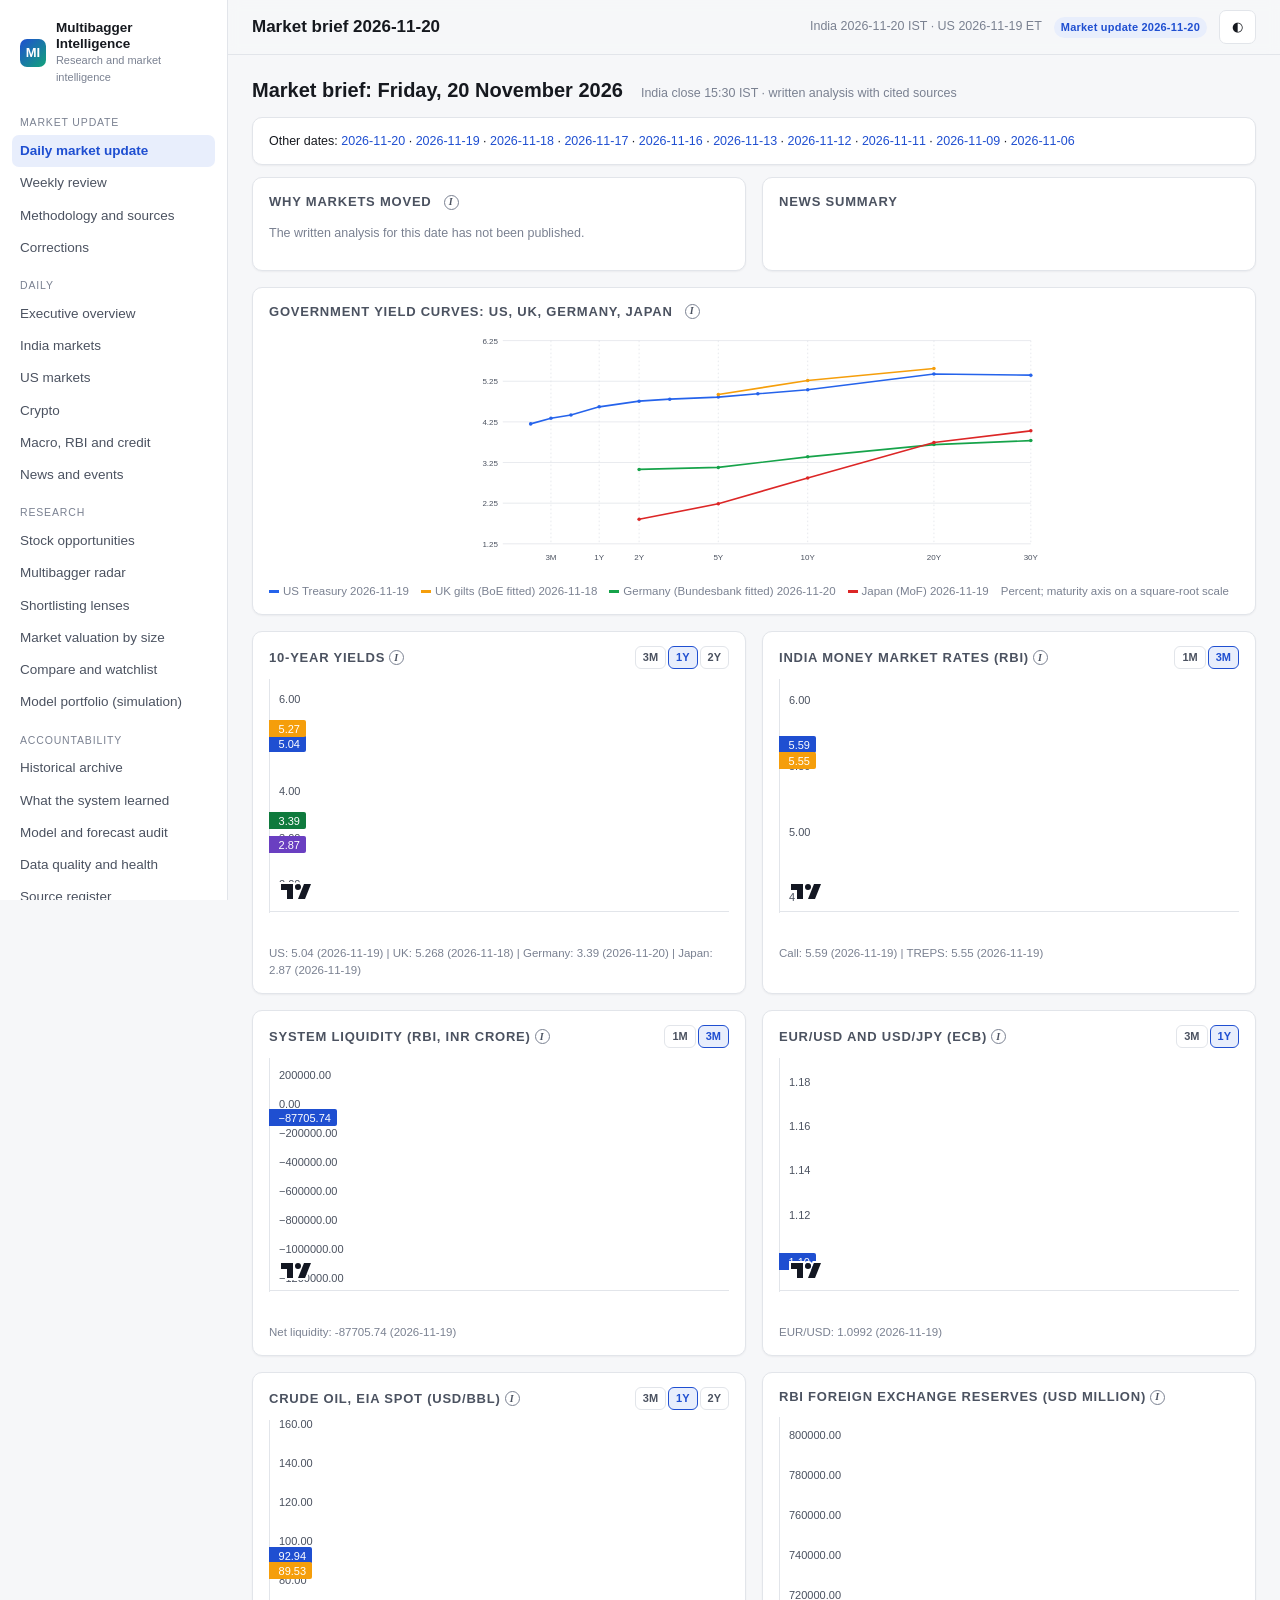
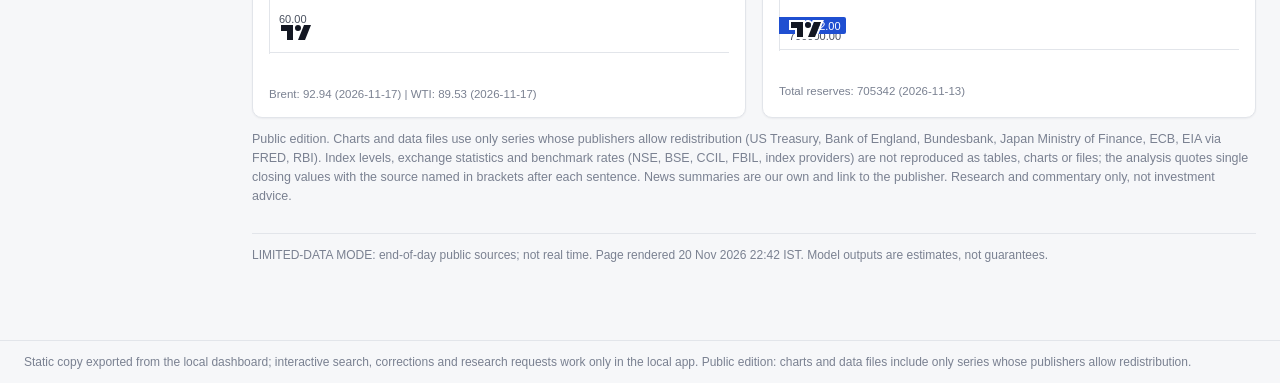
==== index.html @ d617006c "Market brief 2026-11-20" ====
<!doctype html>
<html lang="en">
<head>
<meta charset="utf-8">
<meta name="viewport" content="width=device-width, initial-scale=1">
<title>Market brief 2026-11-20 | Multibagger Intelligence</title>
<style>/* Multibagger Intelligence dashboard: calm, information-dense financial research design. */
:root {
  --bg: #f6f7f9;
  --surface: #ffffff;
  --surface-2: #f1f3f6;
  --border: #e2e5ea;
  --text: #16191f;
  --text-2: #4b5260;
  --text-3: #7a8191;
  --accent: #1f4fd1;
  --accent-soft: #e8eefc;
  --pos: #0f7a3d;
  --pos-soft: #e5f4ea;
  --neg: #b42318;
  --neg-soft: #fbe9e7;
  --caution: #a15c07;
  --caution-soft: #fdf1df;
  --unverified: #6a3fc1;
  --unverified-soft: #efe9fb;
  --neutral-soft: #eef0f3;
  --shadow: 0 1px 2px rgba(16, 24, 40, 0.05);
  --radius: 10px;
  --mono: ui-monospace, SFMono-Regular, Menlo, Consolas, monospace;
  --sans: -apple-system, BlinkMacSystemFont, "Segoe UI", Inter, Roboto, "Helvetica Neue", Arial, sans-serif;
}
@media (prefers-color-scheme: dark) {
  :root:not([data-theme="light"]) {
    --bg: #0f1216; --surface: #161a20; --surface-2: #1c2128; --border: #2a3039; --text: #e7eaee; --text-2: #b4bac4;
    --text-3: #8a919d; --accent: #7aa2ff; --accent-soft: #1d2840; --pos: #4cc285; --pos-soft: #12301f; --neg: #ff7b70;
    --neg-soft: #3a1714; --caution: #f0b35a; --caution-soft: #3a2a10; --unverified: #b598f5; --unverified-soft: #2a2040;
    --neutral-soft: #22272f; --shadow: none; color-scheme: dark;
  }
}
:root[data-theme="dark"] {
  color-scheme: dark;
  --bg: #0f1216; --surface: #161a20; --surface-2: #1c2128; --border: #2a3039; --text: #e7eaee; --text-2: #b4bac4;
  --text-3: #8a919d; --accent: #7aa2ff; --accent-soft: #1d2840; --pos: #4cc285; --pos-soft: #12301f; --neg: #ff7b70;
  --neg-soft: #3a1714; --caution: #f0b35a; --caution-soft: #3a2a10; --unverified: #b598f5; --unverified-soft: #2a2040;
  --neutral-soft: #22272f; --shadow: none;
}
* { box-sizing: border-box; }
html, body { margin: 0; padding: 0; }
body { background: var(--bg); color: var(--text); font: 14px/1.5 var(--sans); -webkit-font-smoothing: antialiased; }
a { color: var(--accent); text-decoration: none; }
a:hover { text-decoration: underline; }
.num, td.num, th.num { font-variant-numeric: tabular-nums; text-align: right; white-space: nowrap; }
.mono { font-family: var(--mono); font-size: 12.5px; }
.muted { color: var(--text-3); }
.small { font-size: 12.5px; }
.tiny { font-size: 11.5px; }

/* ---------------------------------------------------------------- layout */
.app { display: grid; grid-template-columns: 228px minmax(0, 1fr); min-height: 100vh; }
.sidebar { background: var(--surface); border-right: 1px solid var(--border); padding: 16px 12px; position: sticky; top: 0; height: 100vh; overflow-y: auto; }
.brand { display: flex; gap: 10px; align-items: center; padding: 4px 8px 16px; }
.brand-mark { width: 28px; height: 28px; border-radius: 7px; background: linear-gradient(135deg, var(--accent), #12a37a); display: grid; place-items: center; color: #fff; font-weight: 700; font-size: 13px; }
.brand-name { font-weight: 650; font-size: 13.5px; line-height: 1.2; }
.brand-sub { font-size: 11px; color: var(--text-3); }
.nav-group { margin: 14px 0 4px; padding: 0 8px; font-size: 10.5px; letter-spacing: .08em; text-transform: uppercase; color: var(--text-3); }
.nav a { display: flex; align-items: center; gap: 8px; padding: 6px 8px; border-radius: 7px; color: var(--text-2); font-size: 13.5px; }
.nav a:hover { background: var(--surface-2); text-decoration: none; color: var(--text); }
.nav a.active { background: var(--accent-soft); color: var(--accent); font-weight: 600; }
.main { min-width: 0; }
.topbar { position: sticky; top: 0; z-index: 5; background: color-mix(in srgb, var(--bg) 88%, transparent); backdrop-filter: blur(6px); border-bottom: 1px solid var(--border); padding: 10px 24px; display: flex; gap: 12px; align-items: center; flex-wrap: wrap; }
.topbar h1 { font-size: 17px; margin: 0; font-weight: 650; flex: 1 1 auto; }
.topbar form { display: flex; gap: 6px; align-items: center; }
.content { padding: 20px 24px 48px; max-width: 1480px; }
.menu-btn { display: none; }

.grid { display: grid; gap: 16px; }
.g2 { grid-template-columns: repeat(2, minmax(0, 1fr)); }
.g3 { grid-template-columns: repeat(3, minmax(0, 1fr)); }
.g4 { grid-template-columns: repeat(4, minmax(0, 1fr)); }
.span2 { grid-column: span 2; }
.span3 { grid-column: span 3; }
.card { background: var(--surface); border: 1px solid var(--border); border-radius: var(--radius); box-shadow: var(--shadow); padding: 14px 16px; min-width: 0; }
.card h2 { font-size: 13px; text-transform: uppercase; letter-spacing: .06em; color: var(--text-2); margin: 0 0 10px; font-weight: 650; display: flex; align-items: center; gap: 8px; }
.card h3 { font-size: 14px; margin: 14px 0 6px; }
.card .meta { font-size: 11.5px; color: var(--text-3); margin-top: 8px; }
.section-title { font-size: 15px; font-weight: 650; margin: 26px 0 10px; }
.kpi { display: flex; flex-direction: column; gap: 2px; }
.kpi .label { font-size: 12px; color: var(--text-2); }
.kpi .value { font-size: 22px; font-weight: 650; font-variant-numeric: tabular-nums; }
.kpi .delta { font-size: 13px; font-variant-numeric: tabular-nums; }
.pos { color: var(--pos); }
.neg { color: var(--neg); }
.flat { color: var(--text-2); }

/* ---------------------------------------------------------------- badges and alerts */
.badge { display: inline-flex; align-items: center; gap: 4px; font-size: 11px; font-weight: 600; padding: 2px 7px; border-radius: 999px; background: var(--neutral-soft); color: var(--text-2); white-space: nowrap; letter-spacing: .02em; }
.badge.ok { background: var(--pos-soft); color: var(--pos); }
.badge.warn { background: var(--caution-soft); color: var(--caution); }
.badge.bad { background: var(--neg-soft); color: var(--neg); }
.badge.unv { background: var(--unverified-soft); color: var(--unverified); }
.badge.info { background: var(--accent-soft); color: var(--accent); }
.alert { border-radius: 8px; padding: 10px 12px; font-size: 13px; border: 1px solid var(--border); background: var(--surface-2); margin-bottom: 10px; }
.alert.warn { background: var(--caution-soft); border-color: color-mix(in srgb, var(--caution) 30%, transparent); }
.alert.bad { background: var(--neg-soft); border-color: color-mix(in srgb, var(--neg) 30%, transparent); }
.alert.info { background: var(--accent-soft); border-color: color-mix(in srgb, var(--accent) 25%, transparent); }
.alert.synthetic { background: repeating-linear-gradient(45deg, var(--caution-soft), var(--caution-soft) 10px, var(--surface) 10px, var(--surface) 20px); border: 2px dashed var(--caution); font-weight: 700; color: var(--caution); text-align: center; letter-spacing: .08em; }
.alert ul { margin: 6px 0 0 18px; padding: 0; }
.banner-history { background: var(--unverified-soft); color: var(--unverified); padding: 8px 24px; font-size: 13px; border-bottom: 1px solid var(--border); }

/* ---------------------------------------------------------------- tables */
.table-wrap { overflow-x: auto; margin: 0 -4px; }
table { width: 100%; border-collapse: collapse; font-size: 13px; }
th, td { padding: 6px 8px; border-bottom: 1px solid var(--border); text-align: left; vertical-align: top; }
th { font-size: 11.5px; font-weight: 600; color: var(--text-2); text-transform: uppercase; letter-spacing: .04em; background: var(--surface); position: sticky; top: 0; }
th.sortable { cursor: pointer; user-select: none; }
th.sortable::after { content: " \2195"; color: var(--text-3); font-size: 10px; }
th.sort-asc::after { content: " \2191"; color: var(--accent); }
th.sort-desc::after { content: " \2193"; color: var(--accent); }
tbody tr:hover { background: var(--surface-2); }
.filter-row { display: flex; gap: 8px; flex-wrap: wrap; align-items: center; margin-bottom: 10px; }
input[type=text], input[type=date], input[type=search], select, textarea { font: inherit; font-size: 13px; padding: 6px 9px; border: 1px solid var(--border); border-radius: 7px; background: var(--surface); color: var(--text); }
textarea { width: 100%; min-height: 80px; }
button, .btn { font: inherit; font-size: 13px; padding: 6px 12px; border-radius: 7px; border: 1px solid var(--border); background: var(--surface); color: var(--text); cursor: pointer; display: inline-flex; gap: 6px; align-items: center; }
button.primary, .btn.primary { background: var(--accent); border-color: var(--accent); color: #fff; }
button:hover, .btn:hover { filter: brightness(0.97); text-decoration: none; }

/* ---------------------------------------------------------------- misc components */
.tabs { display: flex; gap: 2px; border-bottom: 1px solid var(--border); margin-bottom: 14px; flex-wrap: wrap; }
.tabs a { padding: 8px 12px; color: var(--text-2); border-bottom: 2px solid transparent; font-size: 13.5px; }
.tabs a.active { color: var(--accent); border-bottom-color: var(--accent); font-weight: 600; }
.js .tabpanel { display: none; }
.js .tabpanel.active { display: block; }
.empty { padding: 18px; text-align: center; color: var(--text-3); border: 1px dashed var(--border); border-radius: 8px; font-size: 13px; }
.empty strong { display: block; color: var(--text-2); margin-bottom: 4px; }
.kv { display: grid; grid-template-columns: max-content 1fr; gap: 4px 14px; font-size: 13px; }
.kv dt { color: var(--text-3); }
.kv dd { margin: 0; font-variant-numeric: tabular-nums; }
.bar { height: 8px; border-radius: 4px; background: var(--neutral-soft); position: relative; overflow: hidden; }
.bar > span { position: absolute; top: 0; bottom: 0; }
.hbar-row { display: grid; grid-template-columns: 170px 1fr 64px; gap: 8px; align-items: center; font-size: 12.5px; padding: 2px 0; }
.hbar { height: 10px; position: relative; background: transparent; }
.hbar .mid { position: absolute; left: 50%; top: -3px; bottom: -3px; border-left: 1px solid var(--border); }
.hbar .fill { position: absolute; top: 0; bottom: 0; border-radius: 3px; }
.story { padding: 10px 0; border-bottom: 1px solid var(--border); }
.story:last-child { border-bottom: 0; }
.story .head { font-weight: 600; font-size: 13.5px; }
.story .sub { font-size: 12px; color: var(--text-3); margin: 3px 0; display: flex; gap: 6px; flex-wrap: wrap; align-items: center; }
.story p { margin: 4px 0; font-size: 13px; color: var(--text-2); }
.chart { width: 100%; height: 360px; }
.chart.short { height: 240px; }
.chart.tiny { height: 140px; }
.legend { font-size: 11.5px; color: var(--text-3); display: flex; gap: 12px; flex-wrap: wrap; margin-top: 6px; }
.legend i { display: inline-block; width: 10px; height: 3px; margin-right: 4px; vertical-align: middle; }
.zone-list li { margin-bottom: 4px; }
details { margin: 6px 0; }
details summary { cursor: pointer; color: var(--text-2); font-size: 13px; }
.pill-list { display: flex; gap: 6px; flex-wrap: wrap; }
.calendar { display: grid; grid-template-columns: repeat(7, 1fr); gap: 4px; }
.calendar .day { padding: 6px; border-radius: 6px; text-align: center; font-size: 12px; border: 1px solid var(--border); background: var(--surface); }
.calendar .day.has { background: var(--accent-soft); border-color: var(--accent); }
.calendar .day.partial { background: var(--caution-soft); border-color: var(--caution); }
.calendar .dow { font-size: 10.5px; text-align: center; color: var(--text-3); text-transform: uppercase; }
.memo-section { margin-bottom: 14px; }
.memo-section h4 { margin: 0 0 4px; font-size: 13px; color: var(--text-2); }
pre.json { background: var(--surface-2); padding: 10px; border-radius: 8px; overflow: auto; font-size: 12px; max-height: 420px; }
.footer-note { margin-top: 28px; font-size: 12px; color: var(--text-3); border-top: 1px solid var(--border); padding-top: 12px; }

@media (max-width: 1100px) {
  .g4 { grid-template-columns: repeat(2, minmax(0, 1fr)); }
  .g3 { grid-template-columns: repeat(2, minmax(0, 1fr)); }
}
@media (max-width: 820px) {
  .app { grid-template-columns: 1fr; }
  .sidebar { position: fixed; left: -260px; width: 240px; z-index: 20; transition: left .2s; box-shadow: 0 0 30px rgba(0,0,0,.2); }
  .sidebar.open { left: 0; }
  .menu-btn { display: inline-flex; }
  .g2, .g3, .g4 { grid-template-columns: 1fr; }
  .span2, .span3 { grid-column: auto; }
  .content { padding: 14px 16px 40px; }
  .topbar { padding: 10px 16px; }
  .hbar-row { grid-template-columns: 120px 1fr 56px; }
}

/* ---------------------------------------------------------------- market update */
.update-nav { margin-bottom: 14px; }
.weekstrip { display: grid; grid-template-columns: repeat(5, minmax(0, 1fr)); gap: 8px; margin-top: 10px; }
.weekstrip .day { border: 1px solid var(--border); border-radius: 8px; padding: 6px 8px; color: var(--text); display: flex; flex-direction: column; gap: 3px; min-width: 0; }
.weekstrip .day:hover { text-decoration: none; background: var(--surface-2); }
.weekstrip .day.selected { border-color: var(--accent); box-shadow: inset 0 0 0 1px var(--accent); }
.status-banner ul { margin: 4px 0 0 18px; }
ul.claims { list-style: none; margin: 0; padding: 0; display: flex; flex-direction: column; gap: 8px; }
li.claim { line-height: 1.45; }
details.evidence { margin-top: 3px; }
details.evidence summary { cursor: pointer; color: var(--text-3); }
table.mini { width: 100%; font-size: 12px; margin-top: 6px; }
table.mini th, table.mini td { padding: 3px 6px; }
svg.curve { width: 100%; height: auto; max-height: 240px; }
form.stack { display: flex; flex-direction: column; gap: 6px; }
form.stack input, form.stack select, form.stack textarea { width: 100%; }
@media (max-width: 760px) { .weekstrip { grid-template-columns: repeat(2, minmax(0, 1fr)); } }

/* ---------------------------------------------------------------- info buttons, briefs, charts */
.info-btn { position: relative; display: inline-flex; align-items: center; justify-content: center; width: 15px; height: 15px; border-radius: 50%;
  border: 1px solid var(--text-3); color: var(--text-2); font: italic 600 10px/1 Georgia, serif; cursor: help; margin-left: 4px; vertical-align: 1px; }
.info-btn .tip { display: none; position: absolute; z-index: 40; left: 50%; top: 20px; transform: translateX(-50%); width: 300px; max-width: 80vw;
  background: var(--surface); color: var(--text); border: 1px solid var(--border); border-radius: 8px; box-shadow: var(--shadow); padding: 10px 12px;
  font: normal 400 12.5px/1.45 system-ui, sans-serif; text-transform: none; letter-spacing: 0; text-align: left; }
.info-btn .tip strong { display: block; margin-bottom: 4px; font-size: 13px; }
.info-btn .tip .tip-row { display: block; margin-bottom: 4px; }
.info-btn .tip a { font-size: 12px; }
.info-btn:hover .tip, .info-btn:focus .tip, .info-btn:focus-within .tip { display: block; }
.kpis { display: grid; grid-template-columns: repeat(auto-fill, minmax(190px, 1fr)); gap: 12px; }
.kpi-tile { background: var(--surface); border: 1px solid var(--border); border-radius: var(--radius); padding: 12px 14px; display: flex; flex-direction: column; gap: 3px; min-width: 0; }
.kpi-tile .label { font-size: 12px; color: var(--text-2); display: flex; align-items: center; }
.kpi-tile .value { font-size: 21px; font-weight: 650; font-variant-numeric: tabular-nums; }
.kpi-tile .delta { font-size: 12.5px; font-variant-numeric: tabular-nums; }
.kpi-tile .src { font-size: 11px; color: var(--text-3); }
.kpi-tile svg.spark { margin-top: 4px; }
.brief-head { display: flex; flex-wrap: wrap; gap: 10px 18px; align-items: baseline; margin-bottom: 12px; }
.brief-head h2 { margin: 0; font-size: 20px; }
.brief-head .meta { color: var(--text-3); font-size: 12.5px; }
.why h3 { margin: 12px 0 6px; font-size: 14px; display: flex; align-items: center; gap: 6px; }
.why ul { margin: 0; padding-left: 18px; }
.why li { margin: 4px 0; line-height: 1.5; }
.cite { font-size: 11px; color: var(--text-3); white-space: nowrap; }
.cite a { color: var(--text-3); }
.factor { display: grid; grid-template-columns: 1.6fr 1fr repeat(3, 0.8fr); gap: 6px; align-items: center; padding: 6px 0; border-bottom: 1px solid var(--border); font-size: 13px; }
.factor .eff { font-size: 11.5px; font-weight: 600; text-align: center; border-radius: 999px; padding: 2px 6px; }
.eff.supportive { background: var(--pos-soft); color: var(--pos); }
.eff.headwind { background: var(--neg-soft); color: var(--neg); }
.eff.neutral { background: var(--neutral-soft); color: var(--text-3); }
.newsitem { padding: 8px 0; border-bottom: 1px solid var(--border); }
.newsitem .t { font-weight: 600; font-size: 13.5px; }
.newsitem .s { font-size: 13px; color: var(--text-2); margin-top: 2px; }
.newsitem .m { font-size: 11.5px; color: var(--text-3); margin-top: 2px; }
.chart-grid { display: grid; grid-template-columns: repeat(auto-fill, minmax(420px, 1fr)); gap: 16px; }
.chart-card .chart { height: 260px; }
.chart-card h2 { justify-content: space-between; }
.range-btns { display: inline-flex; gap: 2px; }
.range-btns button { font-size: 11px; padding: 2px 7px; border: 1px solid var(--border); background: var(--surface); color: var(--text-2); border-radius: 6px; cursor: pointer; }
.range-btns button.active { background: var(--accent-soft); color: var(--accent); border-color: var(--accent); }
.chart-last { font-size: 11.5px; color: var(--text-3); margin-top: 6px; }
.data-notes-link { font-size: 12px; color: var(--text-3); }
@media (max-width: 760px) { .chart-grid { grid-template-columns: 1fr; } .factor { grid-template-columns: 1.4fr 1fr repeat(3, 0.9fr); font-size: 12px; } .kpis { grid-template-columns: repeat(2, minmax(0, 1fr)); } }
</style>
<script>try{var t=localStorage.getItem("mbi-theme");if(t)document.documentElement.setAttribute("data-theme",t);}catch(e){}</script>
</head>
<body>
<div class="app">
  <aside class="sidebar">
    <div class="brand">
      <div class="brand-mark">MI</div>
      <div><div class="brand-name">Multibagger Intelligence</div><div class="brand-sub">Research and market intelligence</div></div>
    </div>
    <nav class="nav">
      <div class="nav-group">Market update</div>
      <a href="#" data-offline="1" class="active">Daily market update</a>
      <a href="#" data-offline="1" class="">Weekly review</a>
      <a href="methodology.html" class="">Methodology and sources</a>
      <a href="#" data-offline="1" class="">Corrections</a>
      <div class="nav-group">Daily</div>
      <a href="#" data-offline="1" class="">Executive overview</a>
      <a href="#" data-offline="1" class="">India markets</a>
      <a href="#" data-offline="1" class="">US markets</a>
      <a href="#" data-offline="1" class="">Crypto</a>
      <a href="#" data-offline="1" class="">Macro, RBI and credit</a>
      <a href="#" data-offline="1" class="">News and events</a>
      <div class="nav-group">Research</div>
      <a href="#" data-offline="1" class="">Stock opportunities</a>
      <a href="#" data-offline="1" class="">Multibagger radar</a>
      <a href="#" data-offline="1" class="">Shortlisting lenses</a>
      <a href="#" data-offline="1" class="">Market valuation by size</a>
      <a href="#" data-offline="1" class="">Compare and watchlist</a>
      <a href="#" data-offline="1" class="">Model portfolio (simulation)</a>
      <div class="nav-group">Accountability</div>
      <a href="#" data-offline="1" class="">Historical archive</a>
      <a href="#" data-offline="1" class="">What the system learned</a>
      <a href="#" data-offline="1" class="">Model and forecast audit</a>
      <a href="#" data-offline="1" class="">Data quality and health</a>
      <a href="#" data-offline="1" class="">Source register</a>
    </nav>
    <div class="footer-note">Research and monitoring only. Not investment advice. No orders are placed.</div>
  </aside>
  <div class="main">
    <header class="topbar">
      <button class="menu-btn" aria-label="Open navigation">&#9776;</button>
      <h1>Market brief 2026-11-20</h1>
      
      <span class="small muted">India 2026-11-20 IST &middot; US 2026-11-19 ET</span>
      
      <a href="#" data-offline="1"><span class="badge info">Market update 2026-11-20</span></a>

      <button id="theme-toggle" title="Toggle light or dark theme" aria-label="Toggle theme">&#9680;</button>
    </header>
    
    <main class="content">
      
      

<div class="brief-head"><h2>Market brief: Friday, 20 November 2026</h2><span class="meta">India close 15:30 IST &middot; written analysis with cited sources</span></div>
<div class="card"><div class="small">Other dates: <a href="public_2026-11-20.html">2026-11-20</a> &middot; <a href="public_2026-11-19.html">2026-11-19</a> &middot; <a href="public_2026-11-18.html">2026-11-18</a> &middot; <a href="public_2026-11-17.html">2026-11-17</a> &middot; <a href="public_2026-11-16.html">2026-11-16</a> &middot; <a href="public_2026-11-13.html">2026-11-13</a> &middot; <a href="public_2026-11-12.html">2026-11-12</a> &middot; <a href="public_2026-11-11.html">2026-11-11</a> &middot; <a href="public_2026-11-09.html">2026-11-09</a> &middot; <a href="public_2026-11-06.html">2026-11-06</a></div></div>
<div class="grid g2" style="margin-top:12px">
  <div class="card why"><h2>Why markets moved<span class="info-btn" tabindex="0" role="button" aria-label="About Why markets moved (written analysis)">i<span class="tip" role="tooltip"><strong>Why markets moved (written analysis)</strong><span class='tip-row'><b>What it is:</b> A short explanation of the day&#x27;s moves in equities, bonds and the rupee.</span><span class='tip-row'><b>How it is measured:</b> Written at the 19:00 run from the day&#x27;s data and news published before the close; every sentence cites its sources and is audited for numbers and wording.</span><span class='tip-row'><b>Why it matters:</b> Connects the numbers to the news so decisions can be made on the reasons, not just the levels.</span><a href="methodology.html#glossary-commentary">More on the methodology page</a></span></span></h2>
    <p class="small muted">The written analysis for this date has not been published.</p></div>
  <div class="card"><h2>News summary</h2>
    </div>
  <div class="card span2"><h2>Government yield curves: US, UK, Germany, Japan<span class="info-btn" tabindex="0" role="button" aria-label="About Government yield curve">i<span class="tip" role="tooltip"><strong>Government yield curve</strong><span class='tip-row'><b>What it is:</b> Yields of government bonds across maturities, from 3 months to 40 years.</span><span class='tip-row'><b>How it is measured:</b> India from the FBIL par yield curve (10-year point from CCIL), US from the US Treasury, UK from the Bank of England, Germany from the Bundesbank, Japan from the Ministry of Finance.</span><span class='tip-row'><b>Why it matters:</b> The slope shows what markets expect for growth and policy rates; an inverted curve often precedes slowdowns.</span><a href="methodology.html#glossary-gsec_curve">More on the methodology page</a></span></span></h2><svg viewBox="0 0 720 300" class="curve" role="img" aria-label="Government yield curves"><line x1="46" x2="706" y1="266.0" y2="266.0" stroke="var(--border)"/><text x="40" y="270.0" text-anchor="end" font-size="10" fill="var(--text-2)">1.25</text><line x1="46" x2="706" y1="215.2" y2="215.2" stroke="var(--border)"/><text x="40" y="219.2" text-anchor="end" font-size="10" fill="var(--text-2)">2.25</text><line x1="46" x2="706" y1="164.4" y2="164.4" stroke="var(--border)"/><text x="40" y="168.4" text-anchor="end" font-size="10" fill="var(--text-2)">3.25</text><line x1="46" x2="706" y1="113.6" y2="113.6" stroke="var(--border)"/><text x="40" y="117.6" text-anchor="end" font-size="10" fill="var(--text-2)">4.25</text><line x1="46" x2="706" y1="62.8" y2="62.8" stroke="var(--border)"/><text x="40" y="66.8" text-anchor="end" font-size="10" fill="var(--text-2)">5.25</text><line x1="46" x2="706" y1="12.0" y2="12.0" stroke="var(--border)"/><text x="40" y="16.0" text-anchor="end" font-size="10" fill="var(--text-2)">6.25</text><line x1="106.2" x2="106.2" y1="12" y2="266" stroke="var(--border)" stroke-dasharray="2 3"/><text x="106.2" y="286" text-anchor="middle" font-size="10" fill="var(--text-2)">3M</text><line x1="166.5" x2="166.5" y1="12" y2="266" stroke="var(--border)" stroke-dasharray="2 3"/><text x="166.5" y="286" text-anchor="middle" font-size="10" fill="var(--text-2)">1Y</text><line x1="216.4" x2="216.4" y1="12" y2="266" stroke="var(--border)" stroke-dasharray="2 3"/><text x="216.4" y="286" text-anchor="middle" font-size="10" fill="var(--text-2)">2Y</text><line x1="315.4" x2="315.4" y1="12" y2="266" stroke="var(--border)" stroke-dasharray="2 3"/><text x="315.4" y="286" text-anchor="middle" font-size="10" fill="var(--text-2)">5Y</text><line x1="427.1" x2="427.1" y1="12" y2="266" stroke="var(--border)" stroke-dasharray="2 3"/><text x="427.1" y="286" text-anchor="middle" font-size="10" fill="var(--text-2)">10Y</text><line x1="584.9" x2="584.9" y1="12" y2="266" stroke="var(--border)" stroke-dasharray="2 3"/><text x="584.9" y="286" text-anchor="middle" font-size="10" fill="var(--text-2)">20Y</text><line x1="706.0" x2="706.0" y1="12" y2="266" stroke="var(--border)" stroke-dasharray="2 3"/><text x="706.0" y="286" text-anchor="middle" font-size="10" fill="var(--text-2)">30Y</text><polyline fill="none" stroke="#2563eb" stroke-width="2" points="80.8,116.1 106.2,109.0 131.2,105.0 166.5,94.8 216.4,87.7 254.7,85.2 315.4,82.6 364.8,78.5 427.1,73.5 584.9,53.7 706.0,55.2"/><circle cx="80.8" cy="116.1" r="2.2" fill="#2563eb"><title>US Treasury 2026-11-19 0.0833333Y: 4.20%</title></circle><circle cx="106.2" cy="109.0" r="2.2" fill="#2563eb"><title>US Treasury 2026-11-19 0.25Y: 4.34%</title></circle><circle cx="131.2" cy="105.0" r="2.2" fill="#2563eb"><title>US Treasury 2026-11-19 0.5Y: 4.42%</title></circle><circle cx="166.5" cy="94.8" r="2.2" fill="#2563eb"><title>US Treasury 2026-11-19 1Y: 4.62%</title></circle><circle cx="216.4" cy="87.7" r="2.2" fill="#2563eb"><title>US Treasury 2026-11-19 2Y: 4.76%</title></circle><circle cx="254.7" cy="85.2" r="2.2" fill="#2563eb"><title>US Treasury 2026-11-19 3Y: 4.81%</title></circle><circle cx="315.4" cy="82.6" r="2.2" fill="#2563eb"><title>US Treasury 2026-11-19 5Y: 4.86%</title></circle><circle cx="364.8" cy="78.5" r="2.2" fill="#2563eb"><title>US Treasury 2026-11-19 7Y: 4.94%</title></circle><circle cx="427.1" cy="73.5" r="2.2" fill="#2563eb"><title>US Treasury 2026-11-19 10Y: 5.04%</title></circle><circle cx="584.9" cy="53.7" r="2.2" fill="#2563eb"><title>US Treasury 2026-11-19 20Y: 5.43%</title></circle><circle cx="706.0" cy="55.2" r="2.2" fill="#2563eb"><title>US Treasury 2026-11-19 30Y: 5.40%</title></circle><polyline fill="none" stroke="#f59e0b" stroke-width="2" points="315.4,79.3 427.1,61.9 584.9,46.9"/><circle cx="315.4" cy="79.3" r="2.2" fill="#f59e0b"><title>UK gilts (BoE fitted) 2026-11-18 5Y: 4.92%</title></circle><circle cx="427.1" cy="61.9" r="2.2" fill="#f59e0b"><title>UK gilts (BoE fitted) 2026-11-18 10Y: 5.27%</title></circle><circle cx="584.9" cy="46.9" r="2.2" fill="#f59e0b"><title>UK gilts (BoE fitted) 2026-11-18 20Y: 5.56%</title></circle><polyline fill="none" stroke="#16a34a" stroke-width="2" points="216.4,173.0 315.4,170.5 427.1,157.3 584.9,142.0 706.0,137.0"/><circle cx="216.4" cy="173.0" r="2.2" fill="#16a34a"><title>Germany (Bundesbank fitted) 2026-11-20 2Y: 3.08%</title></circle><circle cx="315.4" cy="170.5" r="2.2" fill="#16a34a"><title>Germany (Bundesbank fitted) 2026-11-20 5Y: 3.13%</title></circle><circle cx="427.1" cy="157.3" r="2.2" fill="#16a34a"><title>Germany (Bundesbank fitted) 2026-11-20 10Y: 3.39%</title></circle><circle cx="584.9" cy="142.0" r="2.2" fill="#16a34a"><title>Germany (Bundesbank fitted) 2026-11-20 20Y: 3.69%</title></circle><circle cx="706.0" cy="137.0" r="2.2" fill="#16a34a"><title>Germany (Bundesbank fitted) 2026-11-20 30Y: 3.79%</title></circle><polyline fill="none" stroke="#dc2626" stroke-width="2" points="216.4,235.4 315.4,216.0 427.1,183.7 584.9,139.3 706.0,124.8"/><circle cx="216.4" cy="235.4" r="2.2" fill="#dc2626"><title>Japan (MoF) 2026-11-19 2Y: 1.85%</title></circle><circle cx="315.4" cy="216.0" r="2.2" fill="#dc2626"><title>Japan (MoF) 2026-11-19 5Y: 2.23%</title></circle><circle cx="427.1" cy="183.7" r="2.2" fill="#dc2626"><title>Japan (MoF) 2026-11-19 10Y: 2.87%</title></circle><circle cx="584.9" cy="139.3" r="2.2" fill="#dc2626"><title>Japan (MoF) 2026-11-19 20Y: 3.75%</title></circle><circle cx="706.0" cy="124.8" r="2.2" fill="#dc2626"><title>Japan (MoF) 2026-11-19 30Y: 4.03%</title></circle></svg><div class="legend"><span><i style="background:#2563eb"></i>US Treasury 2026-11-19</span> <span><i style="background:#f59e0b"></i>UK gilts (BoE fitted) 2026-11-18</span> <span><i style="background:#16a34a"></i>Germany (Bundesbank fitted) 2026-11-20</span> <span><i style="background:#dc2626"></i>Japan (MoF) 2026-11-19</span><span class="muted">Percent; maturity axis on a square-root scale</span></div></div>
  <div class="card chart-card"><h2><span>10-year yields<span class="info-btn" tabindex="0" role="button" aria-label="About Global 10-year yields">i<span class="tip" role="tooltip"><strong>Global 10-year yields</strong><span class='tip-row'><b>What it is:</b> Benchmark long-term government yields in the US, UK, Germany and Japan.</span><span class='tip-row'><b>How it is measured:</b> Official curve points from each country&#x27;s treasury or central bank.</span><span class='tip-row'><b>Why it matters:</b> Global rates set the opportunity cost of capital and drive cross-border flows into India.</span><a href="methodology.html#glossary-global_yields">More on the methodology page</a></span></span></span><span class="range-btns"><button type="button" data-range="3m">3M</button><button type="button" data-range="1y">1Y</button><button type="button" data-range="2y">2Y</button></span></h2>
    <div class="chart" data-chart='[{"id": "US_TSY_10Y", "kind": "series", "name": "US"}, {"id": "UK_GILT_10Y_BOE", "kind": "series", "name": "UK"}, {"id": "DE_BUND_10Y_BBK", "kind": "series", "name": "Germany"}, {"id": "JP_JGB_10Y_MOF", "kind": "series", "name": "Japan"}]' data-range="1y"></div><div class="chart-last"></div></div>
  <div class="card chart-card"><h2><span>India money market rates (RBI)<span class="info-btn" tabindex="0" role="button" aria-label="About Call money and TREPS rates">i<span class="tip" role="tooltip"><strong>Call money and TREPS rates</strong><span class='tip-row'><b>What it is:</b> The overnight rates at which banks and institutions lend to each other, unsecured (call) or against government securities (TREPS).</span><span class='tip-row'><b>How it is measured:</b> Volume-weighted averages published by RBI in the daily Money Market Operations release.</span><span class='tip-row'><b>Why it matters:</b> The shortest-term cost of money; they track RBI policy and system liquidity and drive overnight deposit returns.</span><a href="methodology.html#glossary-call_rate">More on the methodology page</a></span></span></span><span class="range-btns"><button type="button" data-range="1m">1M</button><button type="button" data-range="3m">3M</button></span></h2>
    <div class="chart" data-chart='[{"id": "IN_CALL_WAR", "kind": "series", "name": "Call"}, {"id": "IN_TREPS_WAR", "kind": "series", "name": "TREPS"}]' data-range="3m"></div><div class="chart-last"></div></div>
  <div class="card chart-card"><h2><span>System liquidity (RBI, INR crore)<span class="info-btn" tabindex="0" role="button" aria-label="About System liquidity">i<span class="tip" role="tooltip"><strong>System liquidity</strong><span class='tip-row'><b>What it is:</b> Net money RBI is adding to (+) or absorbing from (-) the banking system.</span><span class='tip-row'><b>How it is measured:</b> RBI&#x27;s net liquidity figure (repo, MSF, SLF, OMO purchases minus reverse repo, SDF, OMO sales).</span><span class='tip-row'><b>Why it matters:</b> A large surplus pushes short-term rates down; a deficit pushes them up and tightens credit.</span><a href="methodology.html#glossary-liquidity">More on the methodology page</a></span></span></span><span class="range-btns"><button type="button" data-range="1m">1M</button><button type="button" data-range="3m">3M</button></span></h2>
    <div class="chart" data-chart='[{"id": "IN_LIQ_NET_TOTAL", "kind": "series", "name": "Net liquidity"}]' data-range="3m"></div><div class="chart-last"></div></div>
  <div class="card chart-card"><h2><span>EUR/USD and USD/JPY (ECB)<span class="info-btn" tabindex="0" role="button" aria-label="About Major currency pairs">i<span class="tip" role="tooltip"><strong>Major currency pairs</strong><span class='tip-row'><b>What it is:</b> EUR/USD, GBP/USD and USD/JPY.</span><span class='tip-row'><b>How it is measured:</b> Derived from ECB 14:15 CET reference rates.</span><span class='tip-row'><b>Why it matters:</b> Show the dollar&#x27;s broad direction, which feeds into the rupee and global capital flows.</span><a href="methodology.html#glossary-fx_cross">More on the methodology page</a></span></span></span><span class="range-btns"><button type="button" data-range="3m">3M</button><button type="button" data-range="1y">1Y</button></span></h2>
    <div class="chart" data-chart='[{"id": "EURUSD_ECB", "kind": "series", "name": "EUR/USD"}]' data-range="1y"></div><div class="chart-last"></div></div>
  <div class="card chart-card"><h2><span>Crude oil, EIA spot (USD/bbl)<span class="info-btn" tabindex="0" role="button" aria-label="About Brent and WTI crude">i<span class="tip" role="tooltip"><strong>Brent and WTI crude</strong><span class='tip-row'><b>What it is:</b> International crude oil benchmarks in USD per barrel.</span><span class='tip-row'><b>How it is measured:</b> US EIA spot prices via FRED, published with a lag of a few days.</span><span class='tip-row'><b>Why it matters:</b> India imports most of its oil; higher crude raises costs, inflation and the import bill, and weakens the rupee.</span><a href="methodology.html#glossary-crude">More on the methodology page</a></span></span></span><span class="range-btns"><button type="button" data-range="3m">3M</button><button type="button" data-range="1y">1Y</button><button type="button" data-range="2y">2Y</button></span></h2>
    <div class="chart" data-chart='[{"id": "FRED_DCOILBRENTEU", "kind": "series", "name": "Brent"}, {"id": "FRED_DCOILWTICO", "kind": "series", "name": "WTI"}]' data-range="1y"></div><div class="chart-last"></div></div>
  <div class="card chart-card"><h2><span>RBI foreign exchange reserves (USD million)<span class="info-btn" tabindex="0" role="button" aria-label="About Foreign exchange reserves">i<span class="tip" role="tooltip"><strong>Foreign exchange reserves</strong><span class='tip-row'><b>What it is:</b> RBI&#x27;s holdings of foreign currency, gold, SDRs and IMF reserve position.</span><span class='tip-row'><b>How it is measured:</b> RBI Weekly Statistical Supplement, as on the previous Friday.</span><span class='tip-row'><b>Why it matters:</b> Reserves are RBI&#x27;s buffer to steady the rupee; falling reserves often mean RBI is selling dollars.</span><a href="methodology.html#glossary-reserves">More on the methodology page</a></span></span></span></h2>
    <div class="chart" data-chart='[{"id": "IN_FXRES_TOTAL_USD", "kind": "series", "name": "Total reserves"}]' data-range="all"></div><div class="chart-last"></div></div>
</div>
<p class="small muted">Public edition. Charts and data files use only series whose publishers allow redistribution (US Treasury, Bank of England, Bundesbank, Japan Ministry of Finance, ECB, EIA via FRED, RBI). Index levels, exchange statistics and benchmark rates (NSE, BSE, CCIL, FBIL, index providers) are not reproduced as tables, charts or files; the analysis quotes single closing values with the source named in brackets after each sentence. News summaries are our own and link to the publisher. Research and commentary only, not investment advice.</p>

      <div class="footer-note">LIMITED-DATA MODE: end-of-day public sources; not real time. Page rendered 20 Nov 2026 22:42 IST. Model outputs are estimates, not guarantees.</div>
    </main>
  </div>
</div>
<script>/*!
 * @license
 * TradingView Lightweight Charts™ v4.2.0
 * Copyright (c) 2024 TradingView, Inc.
 * Licensed under Apache License 2.0 https://www.apache.org/licenses/LICENSE-2.0
 */
!function(){"use strict";const t={upColor:"#26a69a",downColor:"#ef5350",wickVisible:!0,borderVisible:!0,borderColor:"#378658",borderUpColor:"#26a69a",borderDownColor:"#ef5350",wickColor:"#737375",wickUpColor:"#26a69a",wickDownColor:"#ef5350"},i={upColor:"#26a69a",downColor:"#ef5350",openVisible:!0,thinBars:!0},n={color:"#2196f3",lineStyle:0,lineWidth:3,lineType:0,lineVisible:!0,crosshairMarkerVisible:!0,crosshairMarkerRadius:4,crosshairMarkerBorderColor:"",crosshairMarkerBorderWidth:2,crosshairMarkerBackgroundColor:"",lastPriceAnimation:0,pointMarkersVisible:!1},s={topColor:"rgba( 46, 220, 135, 0.4)",bottomColor:"rgba( 40, 221, 100, 0)",invertFilledArea:!1,lineColor:"#33D778",lineStyle:0,lineWidth:3,lineType:0,lineVisible:!0,crosshairMarkerVisible:!0,crosshairMarkerRadius:4,crosshairMarkerBorderColor:"",crosshairMarkerBorderWidth:2,crosshairMarkerBackgroundColor:"",lastPriceAnimation:0,pointMarkersVisible:!1},e={baseValue:{type:"price",price:0},topFillColor1:"rgba(38, 166, 154, 0.28)",topFillColor2:"rgba(38, 166, 154, 0.05)",topLineColor:"rgba(38, 166, 154, 1)",bottomFillColor1:"rgba(239, 83, 80, 0.05)",bottomFillColor2:"rgba(239, 83, 80, 0.28)",bottomLineColor:"rgba(239, 83, 80, 1)",lineWidth:3,lineStyle:0,lineType:0,lineVisible:!0,crosshairMarkerVisible:!0,crosshairMarkerRadius:4,crosshairMarkerBorderColor:"",crosshairMarkerBorderWidth:2,crosshairMarkerBackgroundColor:"",lastPriceAnimation:0,pointMarkersVisible:!1},r={color:"#26a69a",base:0},h={color:"#2196f3"},l={title:"",visible:!0,lastValueVisible:!0,priceLineVisible:!0,priceLineSource:0,priceLineWidth:1,priceLineColor:"",priceLineStyle:2,baseLineVisible:!0,baseLineWidth:1,baseLineColor:"#B2B5BE",baseLineStyle:0,priceFormat:{type:"price",precision:2,minMove:.01}};var a,o;function _(t,i){const n={0:[],1:[t.lineWidth,t.lineWidth],2:[2*t.lineWidth,2*t.lineWidth],3:[6*t.lineWidth,6*t.lineWidth],4:[t.lineWidth,4*t.lineWidth]}[i];t.setLineDash(n)}function u(t,i,n,s){t.beginPath();const e=t.lineWidth%2?.5:0;t.moveTo(n,i+e),t.lineTo(s,i+e),t.stroke()}function c(t,i){if(!t)throw new Error("Assertion failed"+(i?": "+i:""))}function d(t){if(void 0===t)throw new Error("Value is undefined");return t}function f(t){if(null===t)throw new Error("Value is null");return t}function v(t){return f(d(t))}!function(t){t[t.Simple=0]="Simple",t[t.WithSteps=1]="WithSteps",t[t.Curved=2]="Curved"}(a||(a={})),function(t){t[t.Solid=0]="Solid",t[t.Dotted=1]="Dotted",t[t.Dashed=2]="Dashed",t[t.LargeDashed=3]="LargeDashed",t[t.SparseDotted=4]="SparseDotted"}(o||(o={}));const p={khaki:"#f0e68c",azure:"#f0ffff",aliceblue:"#f0f8ff",ghostwhite:"#f8f8ff",gold:"#ffd700",goldenrod:"#daa520",gainsboro:"#dcdcdc",gray:"#808080",green:"#008000",honeydew:"#f0fff0",floralwhite:"#fffaf0",lightblue:"#add8e6",lightcoral:"#f08080",lemonchiffon:"#fffacd",hotpink:"#ff69b4",lightyellow:"#ffffe0",greenyellow:"#adff2f",lightgoldenrodyellow:"#fafad2",limegreen:"#32cd32",linen:"#faf0e6",lightcyan:"#e0ffff",magenta:"#f0f",maroon:"#800000",olive:"#808000",orange:"#ffa500",oldlace:"#fdf5e6",mediumblue:"#0000cd",transparent:"#0000",lime:"#0f0",lightpink:"#ffb6c1",mistyrose:"#ffe4e1",moccasin:"#ffe4b5",midnightblue:"#191970",orchid:"#da70d6",mediumorchid:"#ba55d3",mediumturquoise:"#48d1cc",orangered:"#ff4500",royalblue:"#4169e1",powderblue:"#b0e0e6",red:"#f00",coral:"#ff7f50",turquoise:"#40e0d0",white:"#fff",whitesmoke:"#f5f5f5",wheat:"#f5deb3",teal:"#008080",steelblue:"#4682b4",bisque:"#ffe4c4",aquamarine:"#7fffd4",aqua:"#0ff",sienna:"#a0522d",silver:"#c0c0c0",springgreen:"#00ff7f",antiquewhite:"#faebd7",burlywood:"#deb887",brown:"#a52a2a",beige:"#f5f5dc",chocolate:"#d2691e",chartreuse:"#7fff00",cornflowerblue:"#6495ed",cornsilk:"#fff8dc",crimson:"#dc143c",cadetblue:"#5f9ea0",tomato:"#ff6347",fuchsia:"#f0f",blue:"#00f",salmon:"#fa8072",blanchedalmond:"#ffebcd",slateblue:"#6a5acd",slategray:"#708090",thistle:"#d8bfd8",tan:"#d2b48c",cyan:"#0ff",darkblue:"#00008b",darkcyan:"#008b8b",darkgoldenrod:"#b8860b",darkgray:"#a9a9a9",blueviolet:"#8a2be2",black:"#000",darkmagenta:"#8b008b",darkslateblue:"#483d8b",darkkhaki:"#bdb76b",darkorchid:"#9932cc",darkorange:"#ff8c00",darkgreen:"#006400",darkred:"#8b0000",dodgerblue:"#1e90ff",darkslategray:"#2f4f4f",dimgray:"#696969",deepskyblue:"#00bfff",firebrick:"#b22222",forestgreen:"#228b22",indigo:"#4b0082",ivory:"#fffff0",lavenderblush:"#fff0f5",feldspar:"#d19275",indianred:"#cd5c5c",lightgreen:"#90ee90",lightgrey:"#d3d3d3",lightskyblue:"#87cefa",lightslategray:"#789",lightslateblue:"#8470ff",snow:"#fffafa",lightseagreen:"#20b2aa",lightsalmon:"#ffa07a",darksalmon:"#e9967a",darkviolet:"#9400d3",mediumpurple:"#9370d8",mediumaquamarine:"#66cdaa",skyblue:"#87ceeb",lavender:"#e6e6fa",lightsteelblue:"#b0c4de",mediumvioletred:"#c71585",mintcream:"#f5fffa",navajowhite:"#ffdead",navy:"#000080",olivedrab:"#6b8e23",palevioletred:"#d87093",violetred:"#d02090",yellow:"#ff0",yellowgreen:"#9acd32",lawngreen:"#7cfc00",pink:"#ffc0cb",paleturquoise:"#afeeee",palegoldenrod:"#eee8aa",darkolivegreen:"#556b2f",darkseagreen:"#8fbc8f",darkturquoise:"#00ced1",peachpuff:"#ffdab9",deeppink:"#ff1493",violet:"#ee82ee",palegreen:"#98fb98",mediumseagreen:"#3cb371",peru:"#cd853f",saddlebrown:"#8b4513",sandybrown:"#f4a460",rosybrown:"#bc8f8f",purple:"#800080",seagreen:"#2e8b57",seashell:"#fff5ee",papayawhip:"#ffefd5",mediumslateblue:"#7b68ee",plum:"#dda0dd",mediumspringgreen:"#00fa9a"};function m(t){return t<0?0:t>255?255:Math.round(t)||0}function b(t){return t<=0||t>1?Math.min(Math.max(t,0),1):Math.round(1e4*t)/1e4}const w=/^#([0-9a-f])([0-9a-f])([0-9a-f])([0-9a-f])?$/i,g=/^#([0-9a-f]{2})([0-9a-f]{2})([0-9a-f]{2})([0-9a-f]{2})?$/i,M=/^rgb\(\s*(-?\d{1,10})\s*,\s*(-?\d{1,10})\s*,\s*(-?\d{1,10})\s*\)$/,x=/^rgba\(\s*(-?\d{1,10})\s*,\s*(-?\d{1,10})\s*,\s*(-?\d{1,10})\s*,\s*(-?\d*\.?\d+)\s*\)$/;function S(t){(t=t.toLowerCase())in p&&(t=p[t]);{const i=x.exec(t)||M.exec(t);if(i)return[m(parseInt(i[1],10)),m(parseInt(i[2],10)),m(parseInt(i[3],10)),b(i.length<5?1:parseFloat(i[4]))]}{const i=g.exec(t);if(i)return[m(parseInt(i[1],16)),m(parseInt(i[2],16)),m(parseInt(i[3],16)),1]}{const i=w.exec(t);if(i)return[m(17*parseInt(i[1],16)),m(17*parseInt(i[2],16)),m(17*parseInt(i[3],16)),1]}throw new Error(`Cannot parse color: ${t}`)}function k(t){return.199*t[0]+.687*t[1]+.114*t[2]}function y(t){const i=S(t);return{t:`rgb(${i[0]}, ${i[1]}, ${i[2]})`,i:k(i)>160?"black":"white"}}class C{constructor(){this.h=[]}l(t,i,n){const s={o:t,_:i,u:!0===n};this.h.push(s)}v(t){const i=this.h.findIndex((i=>t===i.o));i>-1&&this.h.splice(i,1)}p(t){this.h=this.h.filter((i=>i._!==t))}m(t,i,n){const s=[...this.h];this.h=this.h.filter((t=>!t.u)),s.forEach((s=>s.o(t,i,n)))}M(){return this.h.length>0}S(){this.h=[]}}function T(t,...i){for(const n of i)for(const i in n)void 0!==n[i]&&("object"!=typeof n[i]||void 0===t[i]||Array.isArray(n[i])?t[i]=n[i]:T(t[i],n[i]));return t}function P(t){return"number"==typeof t&&isFinite(t)}function R(t){return"number"==typeof t&&t%1==0}function D(t){return"string"==typeof t}function O(t){return"boolean"==typeof t}function B(t){const i=t;if(!i||"object"!=typeof i)return i;let n,s,e;for(s in n=Array.isArray(i)?[]:{},i)i.hasOwnProperty(s)&&(e=i[s],n[s]=e&&"object"==typeof e?B(e):e);return n}function V(t){return null!==t}function A(t){return null===t?void 0:t}const z="-apple-system, BlinkMacSystemFont, 'Trebuchet MS', Roboto, Ubuntu, sans-serif";function E(t,i,n){return void 0===i&&(i=z),`${n=void 0!==n?`${n} `:""}${t}px ${i}`}class I{constructor(t){this.k={C:1,T:5,P:NaN,R:"",D:"",O:"",B:"",V:0,A:0,I:0,L:0,N:0},this.F=t}W(){const t=this.k,i=this.j(),n=this.H();return t.P===i&&t.D===n||(t.P=i,t.D=n,t.R=E(i,n),t.L=2.5/12*i,t.V=t.L,t.A=i/12*t.T,t.I=i/12*t.T,t.N=0),t.O=this.$(),t.B=this.U(),this.k}$(){return this.F.W().layout.textColor}U(){return this.F.q()}j(){return this.F.W().layout.fontSize}H(){return this.F.W().layout.fontFamily}}class L{constructor(){this.Y=[]}Z(t){this.Y=t}X(t,i,n){this.Y.forEach((s=>{s.X(t,i,n)}))}}class N{X(t,i,n){t.useBitmapCoordinateSpace((t=>this.K(t,i,n)))}}class F extends N{constructor(){super(...arguments),this.G=null}J(t){this.G=t}K({context:t,horizontalPixelRatio:i,verticalPixelRatio:n}){if(null===this.G||null===this.G.tt)return;const s=this.G.tt,e=this.G,r=Math.max(1,Math.floor(i))%2/2,h=h=>{t.beginPath();for(let l=s.to-1;l>=s.from;--l){const s=e.it[l],a=Math.round(s.nt*i)+r,o=s.st*n,_=h*n+r;t.moveTo(a,o),t.arc(a,o,_,0,2*Math.PI)}t.fill()};e.et>0&&(t.fillStyle=e.rt,h(e.ht+e.et)),t.fillStyle=e.lt,h(e.ht)}}function W(){return{it:[{nt:0,st:0,ot:0,_t:0}],lt:"",rt:"",ht:0,et:0,tt:null}}const j={from:0,to:1};class H{constructor(t,i){this.ut=new L,this.ct=[],this.dt=[],this.ft=!0,this.F=t,this.vt=i,this.ut.Z(this.ct)}bt(t){const i=this.F.wt();i.length!==this.ct.length&&(this.dt=i.map(W),this.ct=this.dt.map((t=>{const i=new F;return i.J(t),i})),this.ut.Z(this.ct)),this.ft=!0}gt(){return this.ft&&(this.Mt(),this.ft=!1),this.ut}Mt(){const t=2===this.vt.W().mode,i=this.F.wt(),n=this.vt.xt(),s=this.F.St();i.forEach(((i,e)=>{var r;const h=this.dt[e],l=i.kt(n);if(t||null===l||!i.yt())return void(h.tt=null);const a=f(i.Ct());h.lt=l.Tt,h.ht=l.ht,h.et=l.Pt,h.it[0]._t=l._t,h.it[0].st=i.Dt().Rt(l._t,a.Ot),h.rt=null!==(r=l.Bt)&&void 0!==r?r:this.F.Vt(h.it[0].st/i.Dt().At()),h.it[0].ot=n,h.it[0].nt=s.zt(n),h.tt=j}))}}class $ extends N{constructor(t){super(),this.Et=t}K({context:t,bitmapSize:i,horizontalPixelRatio:n,verticalPixelRatio:s}){if(null===this.Et)return;const e=this.Et.It.yt,r=this.Et.Lt.yt;if(!e&&!r)return;const h=Math.round(this.Et.nt*n),l=Math.round(this.Et.st*s);t.lineCap="butt",e&&h>=0&&(t.lineWidth=Math.floor(this.Et.It.et*n),t.strokeStyle=this.Et.It.O,t.fillStyle=this.Et.It.O,_(t,this.Et.It.Nt),function(t,i,n,s){t.beginPath();const e=t.lineWidth%2?.5:0;t.moveTo(i+e,n),t.lineTo(i+e,s),t.stroke()}(t,h,0,i.height)),r&&l>=0&&(t.lineWidth=Math.floor(this.Et.Lt.et*s),t.strokeStyle=this.Et.Lt.O,t.fillStyle=this.Et.Lt.O,_(t,this.Et.Lt.Nt),u(t,l,0,i.width))}}class U{constructor(t){this.ft=!0,this.Ft={It:{et:1,Nt:0,O:"",yt:!1},Lt:{et:1,Nt:0,O:"",yt:!1},nt:0,st:0},this.Wt=new $(this.Ft),this.jt=t}bt(){this.ft=!0}gt(){return this.ft&&(this.Mt(),this.ft=!1),this.Wt}Mt(){const t=this.jt.yt(),i=f(this.jt.Ht()),n=i.$t().W().crosshair,s=this.Ft;if(2===n.mode)return s.Lt.yt=!1,void(s.It.yt=!1);s.Lt.yt=t&&this.jt.Ut(i),s.It.yt=t&&this.jt.qt(),s.Lt.et=n.horzLine.width,s.Lt.Nt=n.horzLine.style,s.Lt.O=n.horzLine.color,s.It.et=n.vertLine.width,s.It.Nt=n.vertLine.style,s.It.O=n.vertLine.color,s.nt=this.jt.Yt(),s.st=this.jt.Zt()}}function q(t,i,n,s,e,r){t.fillRect(i+r,n,s-2*r,r),t.fillRect(i+r,n+e-r,s-2*r,r),t.fillRect(i,n,r,e),t.fillRect(i+s-r,n,r,e)}function Y(t,i,n,s,e,r){t.save(),t.globalCompositeOperation="copy",t.fillStyle=r,t.fillRect(i,n,s,e),t.restore()}function Z(t,i,n,s,e,r){t.beginPath(),t.roundRect?t.roundRect(i,n,s,e,r):(t.lineTo(i+s-r[1],n),0!==r[1]&&t.arcTo(i+s,n,i+s,n+r[1],r[1]),t.lineTo(i+s,n+e-r[2]),0!==r[2]&&t.arcTo(i+s,n+e,i+s-r[2],n+e,r[2]),t.lineTo(i+r[3],n+e),0!==r[3]&&t.arcTo(i,n+e,i,n+e-r[3],r[3]),t.lineTo(i,n+r[0]),0!==r[0]&&t.arcTo(i,n,i+r[0],n,r[0]))}function X(t,i,n,s,e,r,h=0,l=[0,0,0,0],a=""){if(t.save(),!h||!a||a===r)return Z(t,i,n,s,e,l),t.fillStyle=r,t.fill(),void t.restore();const o=h/2;var _;Z(t,i+o,n+o,s-h,e-h,(_=-o,l.map((t=>0===t?t:t+_)))),"transparent"!==r&&(t.fillStyle=r,t.fill()),"transparent"!==a&&(t.lineWidth=h,t.strokeStyle=a,t.closePath(),t.stroke()),t.restore()}function K(t,i,n,s,e,r,h){t.save(),t.globalCompositeOperation="copy";const l=t.createLinearGradient(0,0,0,e);l.addColorStop(0,r),l.addColorStop(1,h),t.fillStyle=l,t.fillRect(i,n,s,e),t.restore()}class G{constructor(t,i){this.J(t,i)}J(t,i){this.Et=t,this.Xt=i}At(t,i){return this.Et.yt?t.P+t.L+t.V:0}X(t,i,n,s){if(!this.Et.yt||0===this.Et.Kt.length)return;const e=this.Et.O,r=this.Xt.t,h=t.useBitmapCoordinateSpace((t=>{const h=t.context;h.font=i.R;const l=this.Gt(t,i,n,s),a=l.Jt,o=(t,i)=>{l.Qt?X(h,a.ti,a.ii,a.ni,a.si,t,a.ei,[a.ht,0,0,a.ht],i):X(h,a.ri,a.ii,a.ni,a.si,t,a.ei,[0,a.ht,a.ht,0],i)};return o(r,"transparent"),this.Et.hi&&(h.fillStyle=e,h.fillRect(a.ri,a.li,a.ai-a.ri,a.oi)),o("transparent",r),this.Et._i&&(h.fillStyle=i.B,h.fillRect(l.Qt?a.ui-a.ei:0,a.ii,a.ei,a.ci-a.ii)),l}));t.useMediaCoordinateSpace((({context:t})=>{const n=h.di;t.font=i.R,t.textAlign=h.Qt?"right":"left",t.textBaseline="middle",t.fillStyle=e,t.fillText(this.Et.Kt,n.fi,(n.ii+n.ci)/2+n.pi)}))}Gt(t,i,n,s){var e;const{context:r,bitmapSize:h,mediaSize:l,horizontalPixelRatio:a,verticalPixelRatio:o}=t,_=this.Et.hi||!this.Et.mi?i.T:0,u=this.Et.bi?i.C:0,c=i.L+this.Xt.wi,d=i.V+this.Xt.gi,f=i.A,v=i.I,p=this.Et.Kt,m=i.P,b=n.Mi(r,p),w=Math.ceil(n.xi(r,p)),g=m+c+d,M=i.C+f+v+w+_,x=Math.max(1,Math.floor(o));let S=Math.round(g*o);S%2!=x%2&&(S+=1);const k=u>0?Math.max(1,Math.floor(u*a)):0,y=Math.round(M*a),C=Math.round(_*a),T=null!==(e=this.Xt.Si)&&void 0!==e?e:this.Xt.ki,P=Math.round(T*o)-Math.floor(.5*o),R=Math.floor(P+x/2-S/2),D=R+S,O="right"===s,B=O?l.width-u:u,V=O?h.width-k:k;let A,z,E;return O?(A=V-y,z=V-C,E=B-_-f-u):(A=V+y,z=V+C,E=B+_+f),{Qt:O,Jt:{ii:R,li:P,ci:D,ni:y,si:S,ht:2*a,ei:k,ti:A,ri:V,ai:z,oi:x,ui:h.width},di:{ii:R/o,ci:D/o,fi:E,pi:b}}}}class J{constructor(t){this.yi={ki:0,t:"#000",gi:0,wi:0},this.Ci={Kt:"",yt:!1,hi:!0,mi:!1,Bt:"",O:"#FFF",_i:!1,bi:!1},this.Ti={Kt:"",yt:!1,hi:!1,mi:!0,Bt:"",O:"#FFF",_i:!0,bi:!0},this.ft=!0,this.Pi=new(t||G)(this.Ci,this.yi),this.Ri=new(t||G)(this.Ti,this.yi)}Kt(){return this.Di(),this.Ci.Kt}ki(){return this.Di(),this.yi.ki}bt(){this.ft=!0}At(t,i=!1){return Math.max(this.Pi.At(t,i),this.Ri.At(t,i))}Oi(){return this.yi.Si||0}Bi(t){this.yi.Si=t}Vi(){return this.Di(),this.Ci.yt||this.Ti.yt}Ai(){return this.Di(),this.Ci.yt}gt(t){return this.Di(),this.Ci.hi=this.Ci.hi&&t.W().ticksVisible,this.Ti.hi=this.Ti.hi&&t.W().ticksVisible,this.Pi.J(this.Ci,this.yi),this.Ri.J(this.Ti,this.yi),this.Pi}zi(){return this.Di(),this.Pi.J(this.Ci,this.yi),this.Ri.J(this.Ti,this.yi),this.Ri}Di(){this.ft&&(this.Ci.hi=!0,this.Ti.hi=!1,this.Ei(this.Ci,this.Ti,this.yi))}}class Q extends J{constructor(t,i,n){super(),this.jt=t,this.Ii=i,this.Li=n}Ei(t,i,n){if(t.yt=!1,2===this.jt.W().mode)return;const s=this.jt.W().horzLine;if(!s.labelVisible)return;const e=this.Ii.Ct();if(!this.jt.yt()||this.Ii.Ni()||null===e)return;const r=y(s.labelBackgroundColor);n.t=r.t,t.O=r.i;const h=2/12*this.Ii.P();n.wi=h,n.gi=h;const l=this.Li(this.Ii);n.ki=l.ki,t.Kt=this.Ii.Fi(l._t,e),t.yt=!0}}const tt=/[1-9]/g;class it{constructor(){this.Et=null}J(t){this.Et=t}X(t,i){if(null===this.Et||!1===this.Et.yt||0===this.Et.Kt.length)return;const n=t.useMediaCoordinateSpace((({context:t})=>(t.font=i.R,Math.round(i.Wi.xi(t,f(this.Et).Kt,tt)))));if(n<=0)return;const s=i.ji,e=n+2*s,r=e/2,h=this.Et.Hi;let l=this.Et.ki,a=Math.floor(l-r)+.5;a<0?(l+=Math.abs(0-a),a=Math.floor(l-r)+.5):a+e>h&&(l-=Math.abs(h-(a+e)),a=Math.floor(l-r)+.5);const o=a+e,_=Math.ceil(0+i.C+i.T+i.L+i.P+i.V);t.useBitmapCoordinateSpace((({context:t,horizontalPixelRatio:n,verticalPixelRatio:s})=>{const e=f(this.Et);t.fillStyle=e.t;const r=Math.round(a*n),h=Math.round(0*s),l=Math.round(o*n),u=Math.round(_*s),c=Math.round(2*n);if(t.beginPath(),t.moveTo(r,h),t.lineTo(r,u-c),t.arcTo(r,u,r+c,u,c),t.lineTo(l-c,u),t.arcTo(l,u,l,u-c,c),t.lineTo(l,h),t.fill(),e.hi){const r=Math.round(e.ki*n),l=h,a=Math.round((l+i.T)*s);t.fillStyle=e.O;const o=Math.max(1,Math.floor(n)),_=Math.floor(.5*n);t.fillRect(r-_,l,o,a-l)}})),t.useMediaCoordinateSpace((({context:t})=>{const n=f(this.Et),e=0+i.C+i.T+i.L+i.P/2;t.font=i.R,t.textAlign="left",t.textBaseline="middle",t.fillStyle=n.O;const r=i.Wi.Mi(t,"Apr0");t.translate(a+s,e+r),t.fillText(n.Kt,0,0)}))}}class nt{constructor(t,i,n){this.ft=!0,this.Wt=new it,this.Ft={yt:!1,t:"#4c525e",O:"white",Kt:"",Hi:0,ki:NaN,hi:!0},this.vt=t,this.$i=i,this.Li=n}bt(){this.ft=!0}gt(){return this.ft&&(this.Mt(),this.ft=!1),this.Wt.J(this.Ft),this.Wt}Mt(){const t=this.Ft;if(t.yt=!1,2===this.vt.W().mode)return;const i=this.vt.W().vertLine;if(!i.labelVisible)return;const n=this.$i.St();if(n.Ni())return;t.Hi=n.Hi();const s=this.Li();if(null===s)return;t.ki=s.ki;const e=n.Ui(this.vt.xt());t.Kt=n.qi(f(e)),t.yt=!0;const r=y(i.labelBackgroundColor);t.t=r.t,t.O=r.i,t.hi=n.W().ticksVisible}}class st{constructor(){this.Yi=null,this.Zi=0}Xi(){return this.Zi}Ki(t){this.Zi=t}Dt(){return this.Yi}Gi(t){this.Yi=t}Ji(t){return[]}Qi(){return[]}yt(){return!0}}var et;!function(t){t[t.Normal=0]="Normal",t[t.Magnet=1]="Magnet",t[t.Hidden=2]="Hidden"}(et||(et={}));class rt extends st{constructor(t,i){super(),this.tn=null,this.nn=NaN,this.sn=0,this.en=!0,this.rn=new Map,this.hn=!1,this.ln=NaN,this.an=NaN,this._n=NaN,this.un=NaN,this.$i=t,this.cn=i,this.dn=new H(t,this);this.fn=((t,i)=>n=>{const s=i(),e=t();if(n===f(this.tn).vn())return{_t:e,ki:s};{const t=f(n.Ct());return{_t:n.pn(s,t),ki:s}}})((()=>this.nn),(()=>this.an));const n=((t,i)=>()=>{const n=this.$i.St().mn(t()),s=i();return n&&Number.isFinite(s)?{ot:n,ki:s}:null})((()=>this.sn),(()=>this.Yt()));this.bn=new nt(this,t,n),this.wn=new U(this)}W(){return this.cn}gn(t,i){this._n=t,this.un=i}Mn(){this._n=NaN,this.un=NaN}xn(){return this._n}Sn(){return this.un}kn(t,i,n){this.hn||(this.hn=!0),this.en=!0,this.yn(t,i,n)}xt(){return this.sn}Yt(){return this.ln}Zt(){return this.an}yt(){return this.en}Cn(){this.en=!1,this.Tn(),this.nn=NaN,this.ln=NaN,this.an=NaN,this.tn=null,this.Mn()}Pn(t){return null!==this.tn?[this.wn,this.dn]:[]}Ut(t){return t===this.tn&&this.cn.horzLine.visible}qt(){return this.cn.vertLine.visible}Rn(t,i){this.en&&this.tn===t||this.rn.clear();const n=[];return this.tn===t&&n.push(this.Dn(this.rn,i,this.fn)),n}Qi(){return this.en?[this.bn]:[]}Ht(){return this.tn}On(){this.wn.bt(),this.rn.forEach((t=>t.bt())),this.bn.bt(),this.dn.bt()}Bn(t){return t&&!t.vn().Ni()?t.vn():null}yn(t,i,n){this.Vn(t,i,n)&&this.On()}Vn(t,i,n){const s=this.ln,e=this.an,r=this.nn,h=this.sn,l=this.tn,a=this.Bn(n);this.sn=t,this.ln=isNaN(t)?NaN:this.$i.St().zt(t),this.tn=n;const o=null!==a?a.Ct():null;return null!==a&&null!==o?(this.nn=i,this.an=a.Rt(i,o)):(this.nn=NaN,this.an=NaN),s!==this.ln||e!==this.an||h!==this.sn||r!==this.nn||l!==this.tn}Tn(){const t=this.$i.wt().map((t=>t.zn().An())).filter(V),i=0===t.length?null:Math.max(...t);this.sn=null!==i?i:NaN}Dn(t,i,n){let s=t.get(i);return void 0===s&&(s=new Q(this,i,n),t.set(i,s)),s}}function ht(t){return"left"===t||"right"===t}class lt{constructor(t){this.En=new Map,this.In=[],this.Ln=t}Nn(t,i){const n=function(t,i){return void 0===t?i:{Fn:Math.max(t.Fn,i.Fn),Wn:t.Wn||i.Wn}}(this.En.get(t),i);this.En.set(t,n)}jn(){return this.Ln}Hn(t){const i=this.En.get(t);return void 0===i?{Fn:this.Ln}:{Fn:Math.max(this.Ln,i.Fn),Wn:i.Wn}}$n(){this.Un(),this.In=[{qn:0}]}Yn(t){this.Un(),this.In=[{qn:1,Ot:t}]}Zn(t){this.Xn(),this.In.push({qn:5,Ot:t})}Un(){this.Xn(),this.In.push({qn:6})}Kn(){this.Un(),this.In=[{qn:4}]}Gn(t){this.Un(),this.In.push({qn:2,Ot:t})}Jn(t){this.Un(),this.In.push({qn:3,Ot:t})}Qn(){return this.In}ts(t){for(const i of t.In)this.ns(i);this.Ln=Math.max(this.Ln,t.Ln),t.En.forEach(((t,i)=>{this.Nn(i,t)}))}static ss(){return new lt(2)}static es(){return new lt(3)}ns(t){switch(t.qn){case 0:this.$n();break;case 1:this.Yn(t.Ot);break;case 2:this.Gn(t.Ot);break;case 3:this.Jn(t.Ot);break;case 4:this.Kn();break;case 5:this.Zn(t.Ot);break;case 6:this.Xn()}}Xn(){const t=this.In.findIndex((t=>5===t.qn));-1!==t&&this.In.splice(t,1)}}const at=".";function ot(t,i){if(!P(t))return"n/a";if(!R(i))throw new TypeError("invalid length");if(i<0||i>16)throw new TypeError("invalid length");if(0===i)return t.toString();return("0000000000000000"+t.toString()).slice(-i)}class _t{constructor(t,i){if(i||(i=1),P(t)&&R(t)||(t=100),t<0)throw new TypeError("invalid base");this.Ii=t,this.rs=i,this.hs()}format(t){const i=t<0?"−":"";return t=Math.abs(t),i+this.ls(t)}hs(){if(this.os=0,this.Ii>0&&this.rs>0){let t=this.Ii;for(;t>1;)t/=10,this.os++}}ls(t){const i=this.Ii/this.rs;let n=Math.floor(t),s="";const e=void 0!==this.os?this.os:NaN;if(i>1){let r=+(Math.round(t*i)-n*i).toFixed(this.os);r>=i&&(r-=i,n+=1),s=at+ot(+r.toFixed(this.os)*this.rs,e)}else n=Math.round(n*i)/i,e>0&&(s=at+ot(0,e));return n.toFixed(0)+s}}class ut extends _t{constructor(t=100){super(t)}format(t){return`${super.format(t)}%`}}class ct{constructor(t){this._s=t}format(t){let i="";return t<0&&(i="-",t=-t),t<995?i+this.us(t):t<999995?i+this.us(t/1e3)+"K":t<999999995?(t=1e3*Math.round(t/1e3),i+this.us(t/1e6)+"M"):(t=1e6*Math.round(t/1e6),i+this.us(t/1e9)+"B")}us(t){let i;const n=Math.pow(10,this._s);return i=(t=Math.round(t*n)/n)>=1e-15&&t<1?t.toFixed(this._s).replace(/\.?0+$/,""):String(t),i.replace(/(\.[1-9]*)0+$/,((t,i)=>i))}}function dt(t,i,n,s,e,r,h){if(0===i.length||s.from>=i.length||s.to<=0)return;const{context:l,horizontalPixelRatio:a,verticalPixelRatio:o}=t,_=i[s.from];let u=r(t,_),c=_;if(s.to-s.from<2){const i=e/2;l.beginPath();const n={nt:_.nt-i,st:_.st},s={nt:_.nt+i,st:_.st};l.moveTo(n.nt*a,n.st*o),l.lineTo(s.nt*a,s.st*o),h(t,u,n,s)}else{const e=(i,n)=>{h(t,u,c,n),l.beginPath(),u=i,c=n};let d=c;l.beginPath(),l.moveTo(_.nt*a,_.st*o);for(let h=s.from+1;h<s.to;++h){d=i[h];const s=r(t,d);switch(n){case 0:l.lineTo(d.nt*a,d.st*o);break;case 1:l.lineTo(d.nt*a,i[h-1].st*o),s!==u&&(e(s,d),l.lineTo(d.nt*a,i[h-1].st*o)),l.lineTo(d.nt*a,d.st*o);break;case 2:{const[t,n]=mt(i,h-1,h);l.bezierCurveTo(t.nt*a,t.st*o,n.nt*a,n.st*o,d.nt*a,d.st*o);break}}1!==n&&s!==u&&(e(s,d),l.moveTo(d.nt*a,d.st*o))}(c!==d||c===d&&1===n)&&h(t,u,c,d)}}const ft=6;function vt(t,i){return{nt:t.nt-i.nt,st:t.st-i.st}}function pt(t,i){return{nt:t.nt/i,st:t.st/i}}function mt(t,i,n){const s=Math.max(0,i-1),e=Math.min(t.length-1,n+1);var r,h;return[(r=t[i],h=pt(vt(t[n],t[s]),ft),{nt:r.nt+h.nt,st:r.st+h.st}),vt(t[n],pt(vt(t[e],t[i]),ft))]}function bt(t,i,n,s,e){const{context:r,horizontalPixelRatio:h,verticalPixelRatio:l}=i;r.lineTo(e.nt*h,t*l),r.lineTo(s.nt*h,t*l),r.closePath(),r.fillStyle=n,r.fill()}class wt extends N{constructor(){super(...arguments),this.G=null}J(t){this.G=t}K(t){var i;if(null===this.G)return;const{it:n,tt:s,cs:e,et:r,Nt:h,ds:l}=this.G,a=null!==(i=this.G.fs)&&void 0!==i?i:this.G.vs?0:t.mediaSize.height;if(null===s)return;const o=t.context;o.lineCap="butt",o.lineJoin="round",o.lineWidth=r,_(o,h),o.lineWidth=1,dt(t,n,l,s,e,this.ps.bind(this),bt.bind(null,a))}}function gt(t,i,n){return Math.min(Math.max(t,i),n)}function Mt(t,i,n){return i-t<=n}function xt(t){const i=Math.ceil(t);return i%2==0?i-1:i}class St{bs(t,i){const n=this.ws,{gs:s,Ms:e,xs:r,Ss:h,ks:l,fs:a}=i;if(void 0===this.ys||void 0===n||n.gs!==s||n.Ms!==e||n.xs!==r||n.Ss!==h||n.fs!==a||n.ks!==l){const n=t.context.createLinearGradient(0,0,0,l);if(n.addColorStop(0,s),null!=a){const i=gt(a*t.verticalPixelRatio/l,0,1);n.addColorStop(i,e),n.addColorStop(i,r)}n.addColorStop(1,h),this.ys=n,this.ws=i}return this.ys}}class kt extends wt{constructor(){super(...arguments),this.Cs=new St}ps(t,i){return this.Cs.bs(t,{gs:i.Ts,Ms:"",xs:"",Ss:i.Ps,ks:t.bitmapSize.height})}}function yt(t,i){const n=t.context;n.strokeStyle=i,n.stroke()}class Ct extends N{constructor(){super(...arguments),this.G=null}J(t){this.G=t}K(t){if(null===this.G)return;const{it:i,tt:n,cs:s,ds:e,et:r,Nt:h,Rs:l}=this.G;if(null===n)return;const a=t.context;a.lineCap="butt",a.lineWidth=r*t.verticalPixelRatio,_(a,h),a.lineJoin="round";const o=this.Ds.bind(this);void 0!==e&&dt(t,i,e,n,s,o,yt),l&&function(t,i,n,s,e){const{horizontalPixelRatio:r,verticalPixelRatio:h,context:l}=t;let a=null;const o=Math.max(1,Math.floor(r))%2/2,_=n*h+o;for(let n=s.to-1;n>=s.from;--n){const s=i[n];if(s){const i=e(t,s);i!==a&&(l.beginPath(),null!==a&&l.fill(),l.fillStyle=i,a=i);const n=Math.round(s.nt*r)+o,u=s.st*h;l.moveTo(n,u),l.arc(n,u,_,0,2*Math.PI)}}l.fill()}(t,i,l,n,o)}}class Tt extends Ct{Ds(t,i){return i.lt}}function Pt(t,i,n,s,e=0,r=i.length){let h=r-e;for(;0<h;){const r=h>>1,l=e+r;s(i[l],n)===t?(e=l+1,h-=r+1):h=r}return e}const Rt=Pt.bind(null,!0),Dt=Pt.bind(null,!1);function Ot(t,i){return t.ot<i}function Bt(t,i){return i<t.ot}function Vt(t,i,n){const s=i.Os(),e=i.ui(),r=Rt(t,s,Ot),h=Dt(t,e,Bt);if(!n)return{from:r,to:h};let l=r,a=h;return r>0&&r<t.length&&t[r].ot>=s&&(l=r-1),h>0&&h<t.length&&t[h-1].ot<=e&&(a=h+1),{from:l,to:a}}class At{constructor(t,i,n){this.Bs=!0,this.Vs=!0,this.As=!0,this.zs=[],this.Es=null,this.Is=t,this.Ls=i,this.Ns=n}bt(t){this.Bs=!0,"data"===t&&(this.Vs=!0),"options"===t&&(this.As=!0)}gt(){return this.Is.yt()?(this.Fs(),null===this.Es?null:this.Ws):null}js(){this.zs=this.zs.map((t=>Object.assign(Object.assign({},t),this.Is.$s().Hs(t.ot))))}Us(){this.Es=null}Fs(){this.Vs&&(this.qs(),this.Vs=!1),this.As&&(this.js(),this.As=!1),this.Bs&&(this.Ys(),this.Bs=!1)}Ys(){const t=this.Is.Dt(),i=this.Ls.St();if(this.Us(),i.Ni()||t.Ni())return;const n=i.Zs();if(null===n)return;if(0===this.Is.zn().Xs())return;const s=this.Is.Ct();null!==s&&(this.Es=Vt(this.zs,n,this.Ns),this.Ks(t,i,s.Ot),this.Gs())}}class zt extends At{constructor(t,i){super(t,i,!0)}Ks(t,i,n){i.Js(this.zs,A(this.Es)),t.Qs(this.zs,n,A(this.Es))}te(t,i){return{ot:t,_t:i,nt:NaN,st:NaN}}qs(){const t=this.Is.$s();this.zs=this.Is.zn().ie().map((i=>{const n=i.Ot[3];return this.ne(i.se,n,t)}))}}class Et extends zt{constructor(t,i){super(t,i),this.Ws=new L,this.ee=new kt,this.re=new Tt,this.Ws.Z([this.ee,this.re])}ne(t,i,n){return Object.assign(Object.assign({},this.te(t,i)),n.Hs(t))}Gs(){const t=this.Is.W();this.ee.J({ds:t.lineType,it:this.zs,Nt:t.lineStyle,et:t.lineWidth,fs:null,vs:t.invertFilledArea,tt:this.Es,cs:this.Ls.St().he()}),this.re.J({ds:t.lineVisible?t.lineType:void 0,it:this.zs,Nt:t.lineStyle,et:t.lineWidth,tt:this.Es,cs:this.Ls.St().he(),Rs:t.pointMarkersVisible?t.pointMarkersRadius||t.lineWidth/2+2:void 0})}}class It extends N{constructor(){super(...arguments),this.Et=null,this.le=0,this.ae=0}J(t){this.Et=t}K({context:t,horizontalPixelRatio:i,verticalPixelRatio:n}){if(null===this.Et||0===this.Et.zn.length||null===this.Et.tt)return;if(this.le=this.oe(i),this.le>=2){Math.max(1,Math.floor(i))%2!=this.le%2&&this.le--}this.ae=this.Et._e?Math.min(this.le,Math.floor(i)):this.le;let s=null;const e=this.ae<=this.le&&this.Et.he>=Math.floor(1.5*i);for(let r=this.Et.tt.from;r<this.Et.tt.to;++r){const h=this.Et.zn[r];s!==h.ue&&(t.fillStyle=h.ue,s=h.ue);const l=Math.floor(.5*this.ae),a=Math.round(h.nt*i),o=a-l,_=this.ae,u=o+_-1,c=Math.min(h.ce,h.de),d=Math.max(h.ce,h.de),f=Math.round(c*n)-l,v=Math.round(d*n)+l,p=Math.max(v-f,this.ae);t.fillRect(o,f,_,p);const m=Math.ceil(1.5*this.le);if(e){if(this.Et.fe){const i=a-m;let s=Math.max(f,Math.round(h.ve*n)-l),e=s+_-1;e>f+p-1&&(e=f+p-1,s=e-_+1),t.fillRect(i,s,o-i,e-s+1)}const i=a+m;let s=Math.max(f,Math.round(h.pe*n)-l),e=s+_-1;e>f+p-1&&(e=f+p-1,s=e-_+1),t.fillRect(u+1,s,i-u,e-s+1)}}}oe(t){const i=Math.floor(t);return Math.max(i,Math.floor(function(t,i){return Math.floor(.3*t*i)}(f(this.Et).he,t)))}}class Lt extends At{constructor(t,i){super(t,i,!1)}Ks(t,i,n){i.Js(this.zs,A(this.Es)),t.me(this.zs,n,A(this.Es))}be(t,i,n){return{ot:t,we:i.Ot[0],ge:i.Ot[1],Me:i.Ot[2],xe:i.Ot[3],nt:NaN,ve:NaN,ce:NaN,de:NaN,pe:NaN}}qs(){const t=this.Is.$s();this.zs=this.Is.zn().ie().map((i=>this.ne(i.se,i,t)))}}class Nt extends Lt{constructor(){super(...arguments),this.Ws=new It}ne(t,i,n){return Object.assign(Object.assign({},this.be(t,i,n)),n.Hs(t))}Gs(){const t=this.Is.W();this.Ws.J({zn:this.zs,he:this.Ls.St().he(),fe:t.openVisible,_e:t.thinBars,tt:this.Es})}}class Ft extends wt{constructor(){super(...arguments),this.Cs=new St}ps(t,i){const n=this.G;return this.Cs.bs(t,{gs:i.Se,Ms:i.ke,xs:i.ye,Ss:i.Ce,ks:t.bitmapSize.height,fs:n.fs})}}class Wt extends Ct{constructor(){super(...arguments),this.Te=new St}Ds(t,i){const n=this.G;return this.Te.bs(t,{gs:i.Pe,Ms:i.Pe,xs:i.Re,Ss:i.Re,ks:t.bitmapSize.height,fs:n.fs})}}class jt extends zt{constructor(t,i){super(t,i),this.Ws=new L,this.De=new Ft,this.Oe=new Wt,this.Ws.Z([this.De,this.Oe])}ne(t,i,n){return Object.assign(Object.assign({},this.te(t,i)),n.Hs(t))}Gs(){const t=this.Is.Ct();if(null===t)return;const i=this.Is.W(),n=this.Is.Dt().Rt(i.baseValue.price,t.Ot),s=this.Ls.St().he();this.De.J({it:this.zs,et:i.lineWidth,Nt:i.lineStyle,ds:i.lineType,fs:n,vs:!1,tt:this.Es,cs:s}),this.Oe.J({it:this.zs,et:i.lineWidth,Nt:i.lineStyle,ds:i.lineVisible?i.lineType:void 0,Rs:i.pointMarkersVisible?i.pointMarkersRadius||i.lineWidth/2+2:void 0,fs:n,tt:this.Es,cs:s})}}class Ht extends N{constructor(){super(...arguments),this.Et=null,this.le=0}J(t){this.Et=t}K(t){if(null===this.Et||0===this.Et.zn.length||null===this.Et.tt)return;const{horizontalPixelRatio:i}=t;if(this.le=function(t,i){if(t>=2.5&&t<=4)return Math.floor(3*i);const n=1-.2*Math.atan(Math.max(4,t)-4)/(.5*Math.PI),s=Math.floor(t*n*i),e=Math.floor(t*i),r=Math.min(s,e);return Math.max(Math.floor(i),r)}(this.Et.he,i),this.le>=2){Math.floor(i)%2!=this.le%2&&this.le--}const n=this.Et.zn;this.Et.Be&&this.Ve(t,n,this.Et.tt),this.Et._i&&this.Ae(t,n,this.Et.tt);const s=this.ze(i);(!this.Et._i||this.le>2*s)&&this.Ee(t,n,this.Et.tt)}Ve(t,i,n){if(null===this.Et)return;const{context:s,horizontalPixelRatio:e,verticalPixelRatio:r}=t;let h="",l=Math.min(Math.floor(e),Math.floor(this.Et.he*e));l=Math.max(Math.floor(e),Math.min(l,this.le));const a=Math.floor(.5*l);let o=null;for(let t=n.from;t<n.to;t++){const n=i[t];n.Ie!==h&&(s.fillStyle=n.Ie,h=n.Ie);const _=Math.round(Math.min(n.ve,n.pe)*r),u=Math.round(Math.max(n.ve,n.pe)*r),c=Math.round(n.ce*r),d=Math.round(n.de*r);let f=Math.round(e*n.nt)-a;const v=f+l-1;null!==o&&(f=Math.max(o+1,f),f=Math.min(f,v));const p=v-f+1;s.fillRect(f,c,p,_-c),s.fillRect(f,u+1,p,d-u),o=v}}ze(t){let i=Math.floor(1*t);this.le<=2*i&&(i=Math.floor(.5*(this.le-1)));const n=Math.max(Math.floor(t),i);return this.le<=2*n?Math.max(Math.floor(t),Math.floor(1*t)):n}Ae(t,i,n){if(null===this.Et)return;const{context:s,horizontalPixelRatio:e,verticalPixelRatio:r}=t;let h="";const l=this.ze(e);let a=null;for(let t=n.from;t<n.to;t++){const n=i[t];n.Le!==h&&(s.fillStyle=n.Le,h=n.Le);let o=Math.round(n.nt*e)-Math.floor(.5*this.le);const _=o+this.le-1,u=Math.round(Math.min(n.ve,n.pe)*r),c=Math.round(Math.max(n.ve,n.pe)*r);if(null!==a&&(o=Math.max(a+1,o),o=Math.min(o,_)),this.Et.he*e>2*l)q(s,o,u,_-o+1,c-u+1,l);else{const t=_-o+1;s.fillRect(o,u,t,c-u+1)}a=_}}Ee(t,i,n){if(null===this.Et)return;const{context:s,horizontalPixelRatio:e,verticalPixelRatio:r}=t;let h="";const l=this.ze(e);for(let t=n.from;t<n.to;t++){const n=i[t];let a=Math.round(Math.min(n.ve,n.pe)*r),o=Math.round(Math.max(n.ve,n.pe)*r),_=Math.round(n.nt*e)-Math.floor(.5*this.le),u=_+this.le-1;if(n.ue!==h){const t=n.ue;s.fillStyle=t,h=t}this.Et._i&&(_+=l,a+=l,u-=l,o-=l),a>o||s.fillRect(_,a,u-_+1,o-a+1)}}}class $t extends Lt{constructor(){super(...arguments),this.Ws=new Ht}ne(t,i,n){return Object.assign(Object.assign({},this.be(t,i,n)),n.Hs(t))}Gs(){const t=this.Is.W();this.Ws.J({zn:this.zs,he:this.Ls.St().he(),Be:t.wickVisible,_i:t.borderVisible,tt:this.Es})}}class Ut{constructor(t,i){this.Ne=t,this.Ii=i}X(t,i,n){this.Ne.draw(t,this.Ii,i,n)}}class qt extends At{constructor(t,i,n){super(t,i,!1),this.wn=n,this.Ws=new Ut(this.wn.renderer(),(i=>{const n=t.Ct();return null===n?null:t.Dt().Rt(i,n.Ot)}))}Fe(t){return this.wn.priceValueBuilder(t)}We(t){return this.wn.isWhitespace(t)}qs(){const t=this.Is.$s();this.zs=this.Is.zn().ie().map((i=>Object.assign(Object.assign({ot:i.se,nt:NaN},t.Hs(i.se)),{je:i.He})))}Ks(t,i){i.Js(this.zs,A(this.Es))}Gs(){this.wn.update({bars:this.zs.map(Yt),barSpacing:this.Ls.St().he(),visibleRange:this.Es},this.Is.W())}}function Yt(t){return{x:t.nt,time:t.ot,originalData:t.je,barColor:t.ue}}class Zt extends N{constructor(){super(...arguments),this.Et=null,this.$e=[]}J(t){this.Et=t,this.$e=[]}K({context:t,horizontalPixelRatio:i,verticalPixelRatio:n}){if(null===this.Et||0===this.Et.it.length||null===this.Et.tt)return;this.$e.length||this.Ue(i);const s=Math.max(1,Math.floor(n)),e=Math.round(this.Et.qe*n)-Math.floor(s/2),r=e+s;for(let i=this.Et.tt.from;i<this.Et.tt.to;i++){const h=this.Et.it[i],l=this.$e[i-this.Et.tt.from],a=Math.round(h.st*n);let o,_;t.fillStyle=h.ue,a<=e?(o=a,_=r):(o=e,_=a-Math.floor(s/2)+s),t.fillRect(l.Os,o,l.ui-l.Os+1,_-o)}}Ue(t){if(null===this.Et||0===this.Et.it.length||null===this.Et.tt)return void(this.$e=[]);const i=Math.ceil(this.Et.he*t)<=1?0:Math.max(1,Math.floor(t)),n=Math.round(this.Et.he*t)-i;this.$e=new Array(this.Et.tt.to-this.Et.tt.from);for(let i=this.Et.tt.from;i<this.Et.tt.to;i++){const s=this.Et.it[i],e=Math.round(s.nt*t);let r,h;if(n%2){const t=(n-1)/2;r=e-t,h=e+t}else{const t=n/2;r=e-t,h=e+t-1}this.$e[i-this.Et.tt.from]={Os:r,ui:h,Ye:e,Ze:s.nt*t,ot:s.ot}}for(let t=this.Et.tt.from+1;t<this.Et.tt.to;t++){const n=this.$e[t-this.Et.tt.from],s=this.$e[t-this.Et.tt.from-1];n.ot===s.ot+1&&(n.Os-s.ui!==i+1&&(s.Ye>s.Ze?s.ui=n.Os-i-1:n.Os=s.ui+i+1))}let s=Math.ceil(this.Et.he*t);for(let t=this.Et.tt.from;t<this.Et.tt.to;t++){const i=this.$e[t-this.Et.tt.from];i.ui<i.Os&&(i.ui=i.Os);const n=i.ui-i.Os+1;s=Math.min(n,s)}if(i>0&&s<4)for(let t=this.Et.tt.from;t<this.Et.tt.to;t++){const i=this.$e[t-this.Et.tt.from];i.ui-i.Os+1>s&&(i.Ye>i.Ze?i.ui-=1:i.Os+=1)}}}class Xt extends zt{constructor(){super(...arguments),this.Ws=new Zt}ne(t,i,n){return Object.assign(Object.assign({},this.te(t,i)),n.Hs(t))}Gs(){const t={it:this.zs,he:this.Ls.St().he(),tt:this.Es,qe:this.Is.Dt().Rt(this.Is.W().base,f(this.Is.Ct()).Ot)};this.Ws.J(t)}}class Kt extends zt{constructor(){super(...arguments),this.Ws=new Tt}ne(t,i,n){return Object.assign(Object.assign({},this.te(t,i)),n.Hs(t))}Gs(){const t=this.Is.W(),i={it:this.zs,Nt:t.lineStyle,ds:t.lineVisible?t.lineType:void 0,et:t.lineWidth,Rs:t.pointMarkersVisible?t.pointMarkersRadius||t.lineWidth/2+2:void 0,tt:this.Es,cs:this.Ls.St().he()};this.Ws.J(i)}}const Gt=/[2-9]/g;class Jt{constructor(t=50){this.Xe=0,this.Ke=1,this.Ge=1,this.Je={},this.Qe=new Map,this.tr=t}ir(){this.Xe=0,this.Qe.clear(),this.Ke=1,this.Ge=1,this.Je={}}xi(t,i,n){return this.nr(t,i,n).width}Mi(t,i,n){const s=this.nr(t,i,n);return((s.actualBoundingBoxAscent||0)-(s.actualBoundingBoxDescent||0))/2}nr(t,i,n){const s=n||Gt,e=String(i).replace(s,"0");if(this.Qe.has(e))return d(this.Qe.get(e)).sr;if(this.Xe===this.tr){const t=this.Je[this.Ge];delete this.Je[this.Ge],this.Qe.delete(t),this.Ge++,this.Xe--}t.save(),t.textBaseline="middle";const r=t.measureText(e);return t.restore(),0===r.width&&i.length||(this.Qe.set(e,{sr:r,er:this.Ke}),this.Je[this.Ke]=e,this.Xe++,this.Ke++),r}}class Qt{constructor(t){this.rr=null,this.k=null,this.hr="right",this.lr=t}ar(t,i,n){this.rr=t,this.k=i,this.hr=n}X(t){null!==this.k&&null!==this.rr&&this.rr.X(t,this.k,this.lr,this.hr)}}class ti{constructor(t,i,n){this._r=t,this.lr=new Jt(50),this.ur=i,this.F=n,this.j=-1,this.Wt=new Qt(this.lr)}gt(){const t=this.F.cr(this.ur);if(null===t)return null;const i=t.dr(this.ur)?t.vr():this.ur.Dt();if(null===i)return null;const n=t.pr(i);if("overlay"===n)return null;const s=this.F.mr();return s.P!==this.j&&(this.j=s.P,this.lr.ir()),this.Wt.ar(this._r.zi(),s,n),this.Wt}}class ii extends N{constructor(){super(...arguments),this.Et=null}J(t){this.Et=t}br(t,i){var n;if(!(null===(n=this.Et)||void 0===n?void 0:n.yt))return null;const{st:s,et:e,wr:r}=this.Et;return i>=s-e-7&&i<=s+e+7?{gr:this.Et,wr:r}:null}K({context:t,bitmapSize:i,horizontalPixelRatio:n,verticalPixelRatio:s}){if(null===this.Et)return;if(!1===this.Et.yt)return;const e=Math.round(this.Et.st*s);e<0||e>i.height||(t.lineCap="butt",t.strokeStyle=this.Et.O,t.lineWidth=Math.floor(this.Et.et*n),_(t,this.Et.Nt),u(t,e,0,i.width))}}class ni{constructor(t){this.Mr={st:0,O:"rgba(0, 0, 0, 0)",et:1,Nt:0,yt:!1},this.Sr=new ii,this.ft=!0,this.Is=t,this.Ls=t.$t(),this.Sr.J(this.Mr)}bt(){this.ft=!0}gt(){return this.Is.yt()?(this.ft&&(this.kr(),this.ft=!1),this.Sr):null}}class si extends ni{constructor(t){super(t)}kr(){this.Mr.yt=!1;const t=this.Is.Dt(),i=t.yr().yr;if(2!==i&&3!==i)return;const n=this.Is.W();if(!n.baseLineVisible||!this.Is.yt())return;const s=this.Is.Ct();null!==s&&(this.Mr.yt=!0,this.Mr.st=t.Rt(s.Ot,s.Ot),this.Mr.O=n.baseLineColor,this.Mr.et=n.baseLineWidth,this.Mr.Nt=n.baseLineStyle)}}class ei extends N{constructor(){super(...arguments),this.Et=null}J(t){this.Et=t}He(){return this.Et}K({context:t,horizontalPixelRatio:i,verticalPixelRatio:n}){const s=this.Et;if(null===s)return;const e=Math.max(1,Math.floor(i)),r=e%2/2,h=Math.round(s.Ze.x*i)+r,l=s.Ze.y*n;t.fillStyle=s.Cr,t.beginPath();const a=Math.max(2,1.5*s.Tr)*i;t.arc(h,l,a,0,2*Math.PI,!1),t.fill(),t.fillStyle=s.Pr,t.beginPath(),t.arc(h,l,s.ht*i,0,2*Math.PI,!1),t.fill(),t.lineWidth=e,t.strokeStyle=s.Rr,t.beginPath(),t.arc(h,l,s.ht*i+e/2,0,2*Math.PI,!1),t.stroke()}}const ri=[{Dr:0,Or:.25,Br:4,Vr:10,Ar:.25,zr:0,Er:.4,Ir:.8},{Dr:.25,Or:.525,Br:10,Vr:14,Ar:0,zr:0,Er:.8,Ir:0},{Dr:.525,Or:1,Br:14,Vr:14,Ar:0,zr:0,Er:0,Ir:0}];function hi(t,i,n,s){return function(t,i){if("transparent"===t)return t;const n=S(t),s=n[3];return`rgba(${n[0]}, ${n[1]}, ${n[2]}, ${i*s})`}(t,n+(s-n)*i)}function li(t,i){const n=t%2600/2600;let s;for(const t of ri)if(n>=t.Dr&&n<=t.Or){s=t;break}c(void 0!==s,"Last price animation internal logic error");const e=(n-s.Dr)/(s.Or-s.Dr);return{Pr:hi(i,e,s.Ar,s.zr),Rr:hi(i,e,s.Er,s.Ir),ht:(r=e,h=s.Br,l=s.Vr,h+(l-h)*r)};var r,h,l}class ai{constructor(t){this.Wt=new ei,this.ft=!0,this.Lr=!0,this.Nr=performance.now(),this.Fr=this.Nr-1,this.Wr=t}jr(){this.Fr=this.Nr-1,this.bt()}Hr(){if(this.bt(),2===this.Wr.W().lastPriceAnimation){const t=performance.now(),i=this.Fr-t;if(i>0)return void(i<650&&(this.Fr+=2600));this.Nr=t,this.Fr=t+2600}}bt(){this.ft=!0}$r(){this.Lr=!0}yt(){return 0!==this.Wr.W().lastPriceAnimation}Ur(){switch(this.Wr.W().lastPriceAnimation){case 0:return!1;case 1:return!0;case 2:return performance.now()<=this.Fr}}gt(){return this.ft?(this.Mt(),this.ft=!1,this.Lr=!1):this.Lr&&(this.qr(),this.Lr=!1),this.Wt}Mt(){this.Wt.J(null);const t=this.Wr.$t().St(),i=t.Zs(),n=this.Wr.Ct();if(null===i||null===n)return;const s=this.Wr.Yr(!0);if(s.Zr||!i.Xr(s.se))return;const e={x:t.zt(s.se),y:this.Wr.Dt().Rt(s._t,n.Ot)},r=s.O,h=this.Wr.W().lineWidth,l=li(this.Kr(),r);this.Wt.J({Cr:r,Tr:h,Pr:l.Pr,Rr:l.Rr,ht:l.ht,Ze:e})}qr(){const t=this.Wt.He();if(null!==t){const i=li(this.Kr(),t.Cr);t.Pr=i.Pr,t.Rr=i.Rr,t.ht=i.ht}}Kr(){return this.Ur()?performance.now()-this.Nr:2599}}function oi(t,i){return xt(Math.min(Math.max(t,12),30)*i)}function _i(t,i){switch(t){case"arrowDown":case"arrowUp":return oi(i,1);case"circle":return oi(i,.8);case"square":return oi(i,.7)}}function ui(t){return function(t){const i=Math.ceil(t);return i%2!=0?i-1:i}(oi(t,1))}function ci(t){return Math.max(oi(t,.1),3)}function di(t,i,n){return i?t:n?Math.ceil(t/2):0}function fi(t,i,n,s,e){const r=_i("square",n),h=(r-1)/2,l=t-h,a=i-h;return s>=l&&s<=l+r&&e>=a&&e<=a+r}function vi(t,i,n,s){const e=(_i("arrowUp",s)-1)/2*n.Gr,r=(xt(s/2)-1)/2*n.Gr;i.beginPath(),t?(i.moveTo(n.nt-e,n.st),i.lineTo(n.nt,n.st-e),i.lineTo(n.nt+e,n.st),i.lineTo(n.nt+r,n.st),i.lineTo(n.nt+r,n.st+e),i.lineTo(n.nt-r,n.st+e),i.lineTo(n.nt-r,n.st)):(i.moveTo(n.nt-e,n.st),i.lineTo(n.nt,n.st+e),i.lineTo(n.nt+e,n.st),i.lineTo(n.nt+r,n.st),i.lineTo(n.nt+r,n.st-e),i.lineTo(n.nt-r,n.st-e),i.lineTo(n.nt-r,n.st)),i.fill()}function pi(t,i,n,s,e,r){return fi(i,n,s,e,r)}class mi extends N{constructor(){super(...arguments),this.Et=null,this.lr=new Jt,this.j=-1,this.H="",this.Jr=""}J(t){this.Et=t}ar(t,i){this.j===t&&this.H===i||(this.j=t,this.H=i,this.Jr=E(t,i),this.lr.ir())}br(t,i){if(null===this.Et||null===this.Et.tt)return null;for(let n=this.Et.tt.from;n<this.Et.tt.to;n++){const s=this.Et.it[n];if(wi(s,t,i))return{gr:s.Qr,wr:s.wr}}return null}K({context:t,horizontalPixelRatio:i,verticalPixelRatio:n},s,e){if(null!==this.Et&&null!==this.Et.tt){t.textBaseline="middle",t.font=this.Jr;for(let s=this.Et.tt.from;s<this.Et.tt.to;s++){const e=this.Et.it[s];void 0!==e.Kt&&(e.Kt.Hi=this.lr.xi(t,e.Kt.th),e.Kt.At=this.j,e.Kt.nt=e.nt-e.Kt.Hi/2),bi(e,t,i,n)}}}}function bi(t,i,n,s){i.fillStyle=t.O,void 0!==t.Kt&&function(t,i,n,s,e,r){t.save(),t.scale(e,r),t.fillText(i,n,s),t.restore()}(i,t.Kt.th,t.Kt.nt,t.Kt.st,n,s),function(t,i,n){if(0===t.Xs)return;switch(t.ih){case"arrowDown":return void vi(!1,i,n,t.Xs);case"arrowUp":return void vi(!0,i,n,t.Xs);case"circle":return void function(t,i,n){const s=(_i("circle",n)-1)/2;t.beginPath(),t.arc(i.nt,i.st,s*i.Gr,0,2*Math.PI,!1),t.fill()}(i,n,t.Xs);case"square":return void function(t,i,n){const s=_i("square",n),e=(s-1)*i.Gr/2,r=i.nt-e,h=i.st-e;t.fillRect(r,h,s*i.Gr,s*i.Gr)}(i,n,t.Xs)}t.ih}(t,i,function(t,i,n){const s=Math.max(1,Math.floor(i))%2/2;return{nt:Math.round(t.nt*i)+s,st:t.st*n,Gr:i}}(t,n,s))}function wi(t,i,n){return!(void 0===t.Kt||!function(t,i,n,s,e,r){const h=s/2;return e>=t&&e<=t+n&&r>=i-h&&r<=i+h}(t.Kt.nt,t.Kt.st,t.Kt.Hi,t.Kt.At,i,n))||function(t,i,n){if(0===t.Xs)return!1;switch(t.ih){case"arrowDown":case"arrowUp":return pi(0,t.nt,t.st,t.Xs,i,n);case"circle":return function(t,i,n,s,e){const r=2+_i("circle",n)/2,h=t-s,l=i-e;return Math.sqrt(h*h+l*l)<=r}(t.nt,t.st,t.Xs,i,n);case"square":return fi(t.nt,t.st,t.Xs,i,n)}}(t,i,n)}function gi(t,i,n,s,e,r,h,l,a){const o=P(n)?n:n.xe,_=P(n)?n:n.ge,u=P(n)?n:n.Me,c=P(i.size)?Math.max(i.size,0):1,d=ui(l.he())*c,f=d/2;switch(t.Xs=d,i.position){case"inBar":return t.st=h.Rt(o,a),void(void 0!==t.Kt&&(t.Kt.st=t.st+f+r+.6*e));case"aboveBar":return t.st=h.Rt(_,a)-f-s.nh,void 0!==t.Kt&&(t.Kt.st=t.st-f-.6*e,s.nh+=1.2*e),void(s.nh+=d+r);case"belowBar":return t.st=h.Rt(u,a)+f+s.sh,void 0!==t.Kt&&(t.Kt.st=t.st+f+r+.6*e,s.sh+=1.2*e),void(s.sh+=d+r)}i.position}class Mi{constructor(t,i){this.ft=!0,this.eh=!0,this.rh=!0,this.hh=null,this.ah=null,this.Wt=new mi,this.Wr=t,this.$i=i,this.Et={it:[],tt:null}}bt(t){this.ft=!0,this.rh=!0,"data"===t&&(this.eh=!0,this.ah=null)}gt(t){if(!this.Wr.yt())return null;this.ft&&this.oh();const i=this.$i.W().layout;return this.Wt.ar(i.fontSize,i.fontFamily),this.Wt.J(this.Et),this.Wt}_h(){if(this.rh){if(this.Wr.uh().length>0){const t=this.$i.St().he(),i=ci(t),n=1.5*ui(t)+2*i,s=this.dh();this.hh={above:di(n,s.aboveBar,s.inBar),below:di(n,s.belowBar,s.inBar)}}else this.hh=null;this.rh=!1}return this.hh}dh(){return null===this.ah&&(this.ah=this.Wr.uh().reduce(((t,i)=>(t[i.position]||(t[i.position]=!0),t)),{inBar:!1,aboveBar:!1,belowBar:!1})),this.ah}oh(){const t=this.Wr.Dt(),i=this.$i.St(),n=this.Wr.uh();this.eh&&(this.Et.it=n.map((t=>({ot:t.time,nt:0,st:0,Xs:0,ih:t.shape,O:t.color,Qr:t.Qr,wr:t.id,Kt:void 0}))),this.eh=!1);const s=this.$i.W().layout;this.Et.tt=null;const e=i.Zs();if(null===e)return;const r=this.Wr.Ct();if(null===r)return;if(0===this.Et.it.length)return;let h=NaN;const l=ci(i.he()),a={nh:l,sh:l};this.Et.tt=Vt(this.Et.it,e,!0);for(let e=this.Et.tt.from;e<this.Et.tt.to;e++){const o=n[e];o.time!==h&&(a.nh=l,a.sh=l,h=o.time);const _=this.Et.it[e];_.nt=i.zt(o.time),void 0!==o.text&&o.text.length>0&&(_.Kt={th:o.text,nt:0,st:0,Hi:0,At:0});const u=this.Wr.fh(o.time);null!==u&&gi(_,o,u,a,s.fontSize,l,t,i,r.Ot)}this.ft=!1}}class xi extends ni{constructor(t){super(t)}kr(){const t=this.Mr;t.yt=!1;const i=this.Is.W();if(!i.priceLineVisible||!this.Is.yt())return;const n=this.Is.Yr(0===i.priceLineSource);n.Zr||(t.yt=!0,t.st=n.ki,t.O=this.Is.ph(n.O),t.et=i.priceLineWidth,t.Nt=i.priceLineStyle)}}class Si extends J{constructor(t){super(),this.jt=t}Ei(t,i,n){t.yt=!1,i.yt=!1;const s=this.jt;if(!s.yt())return;const e=s.W(),r=e.lastValueVisible,h=""!==s.mh(),l=0===e.seriesLastValueMode,a=s.Yr(!1);if(a.Zr)return;r&&(t.Kt=this.bh(a,r,l),t.yt=0!==t.Kt.length),(h||l)&&(i.Kt=this.wh(a,r,h,l),i.yt=i.Kt.length>0);const o=s.ph(a.O),_=y(o);n.t=_.t,n.ki=a.ki,i.Bt=s.$t().Vt(a.ki/s.Dt().At()),t.Bt=o,t.O=_.i,i.O=_.i}wh(t,i,n,s){let e="";const r=this.jt.mh();return n&&0!==r.length&&(e+=`${r} `),i&&s&&(e+=this.jt.Dt().gh()?t.Mh:t.xh),e.trim()}bh(t,i,n){return i?n?this.jt.Dt().gh()?t.xh:t.Mh:t.Kt:""}}function ki(t,i,n,s){const e=Number.isFinite(i),r=Number.isFinite(n);return e&&r?t(i,n):e||r?e?i:n:s}class yi{constructor(t,i){this.Sh=t,this.kh=i}yh(t){return null!==t&&(this.Sh===t.Sh&&this.kh===t.kh)}Ch(){return new yi(this.Sh,this.kh)}Th(){return this.Sh}Ph(){return this.kh}Rh(){return this.kh-this.Sh}Ni(){return this.kh===this.Sh||Number.isNaN(this.kh)||Number.isNaN(this.Sh)}ts(t){return null===t?this:new yi(ki(Math.min,this.Th(),t.Th(),-1/0),ki(Math.max,this.Ph(),t.Ph(),1/0))}Dh(t){if(!P(t))return;if(0===this.kh-this.Sh)return;const i=.5*(this.kh+this.Sh);let n=this.kh-i,s=this.Sh-i;n*=t,s*=t,this.kh=i+n,this.Sh=i+s}Oh(t){P(t)&&(this.kh+=t,this.Sh+=t)}Bh(){return{minValue:this.Sh,maxValue:this.kh}}static Vh(t){return null===t?null:new yi(t.minValue,t.maxValue)}}class Ci{constructor(t,i){this.Ah=t,this.zh=i||null}Eh(){return this.Ah}Ih(){return this.zh}Bh(){return null===this.Ah?null:{priceRange:this.Ah.Bh(),margins:this.zh||void 0}}static Vh(t){return null===t?null:new Ci(yi.Vh(t.priceRange),t.margins)}}class Ti extends ni{constructor(t,i){super(t),this.Lh=i}kr(){const t=this.Mr;t.yt=!1;const i=this.Lh.W();if(!this.Is.yt()||!i.lineVisible)return;const n=this.Lh.Nh();null!==n&&(t.yt=!0,t.st=n,t.O=i.color,t.et=i.lineWidth,t.Nt=i.lineStyle,t.wr=this.Lh.W().id)}}class Pi extends J{constructor(t,i){super(),this.Wr=t,this.Lh=i}Ei(t,i,n){t.yt=!1,i.yt=!1;const s=this.Lh.W(),e=s.axisLabelVisible,r=""!==s.title,h=this.Wr;if(!e||!h.yt())return;const l=this.Lh.Nh();if(null===l)return;r&&(i.Kt=s.title,i.yt=!0),i.Bt=h.$t().Vt(l/h.Dt().At()),t.Kt=this.Fh(s.price),t.yt=!0;const a=y(s.axisLabelColor||s.color);n.t=a.t;const o=s.axisLabelTextColor||a.i;t.O=o,i.O=o,n.ki=l}Fh(t){const i=this.Wr.Ct();return null===i?"":this.Wr.Dt().Fi(t,i.Ot)}}class Ri{constructor(t,i){this.Wr=t,this.cn=i,this.Wh=new Ti(t,this),this._r=new Pi(t,this),this.jh=new ti(this._r,t,t.$t())}Hh(t){T(this.cn,t),this.bt(),this.Wr.$t().$h()}W(){return this.cn}Uh(){return this.Wh}qh(){return this.jh}Yh(){return this._r}bt(){this.Wh.bt(),this._r.bt()}Nh(){const t=this.Wr,i=t.Dt();if(t.$t().St().Ni()||i.Ni())return null;const n=t.Ct();return null===n?null:i.Rt(this.cn.price,n.Ot)}}class Di extends st{constructor(t){super(),this.$i=t}$t(){return this.$i}}const Oi={Bar:(t,i,n,s)=>{var e;const r=i.upColor,h=i.downColor,l=f(t(n,s)),a=v(l.Ot[0])<=v(l.Ot[3]);return{ue:null!==(e=l.O)&&void 0!==e?e:a?r:h}},Candlestick:(t,i,n,s)=>{var e,r,h;const l=i.upColor,a=i.downColor,o=i.borderUpColor,_=i.borderDownColor,u=i.wickUpColor,c=i.wickDownColor,d=f(t(n,s)),p=v(d.Ot[0])<=v(d.Ot[3]);return{ue:null!==(e=d.O)&&void 0!==e?e:p?l:a,Le:null!==(r=d.Bt)&&void 0!==r?r:p?o:_,Ie:null!==(h=d.Zh)&&void 0!==h?h:p?u:c}},Custom:(t,i,n,s)=>{var e;return{ue:null!==(e=f(t(n,s)).O)&&void 0!==e?e:i.color}},Area:(t,i,n,s)=>{var e,r,h,l;const a=f(t(n,s));return{ue:null!==(e=a.lt)&&void 0!==e?e:i.lineColor,lt:null!==(r=a.lt)&&void 0!==r?r:i.lineColor,Ts:null!==(h=a.Ts)&&void 0!==h?h:i.topColor,Ps:null!==(l=a.Ps)&&void 0!==l?l:i.bottomColor}},Baseline:(t,i,n,s)=>{var e,r,h,l,a,o;const _=f(t(n,s));return{ue:_.Ot[3]>=i.baseValue.price?i.topLineColor:i.bottomLineColor,Pe:null!==(e=_.Pe)&&void 0!==e?e:i.topLineColor,Re:null!==(r=_.Re)&&void 0!==r?r:i.bottomLineColor,Se:null!==(h=_.Se)&&void 0!==h?h:i.topFillColor1,ke:null!==(l=_.ke)&&void 0!==l?l:i.topFillColor2,ye:null!==(a=_.ye)&&void 0!==a?a:i.bottomFillColor1,Ce:null!==(o=_.Ce)&&void 0!==o?o:i.bottomFillColor2}},Line:(t,i,n,s)=>{var e,r;const h=f(t(n,s));return{ue:null!==(e=h.O)&&void 0!==e?e:i.color,lt:null!==(r=h.O)&&void 0!==r?r:i.color}},Histogram:(t,i,n,s)=>{var e;return{ue:null!==(e=f(t(n,s)).O)&&void 0!==e?e:i.color}}};class Bi{constructor(t){this.Xh=(t,i)=>void 0!==i?i.Ot:this.Wr.zn().Kh(t),this.Wr=t,this.Gh=Oi[t.Jh()]}Hs(t,i){return this.Gh(this.Xh,this.Wr.W(),t,i)}}var Vi;!function(t){t[t.NearestLeft=-1]="NearestLeft",t[t.None=0]="None",t[t.NearestRight=1]="NearestRight"}(Vi||(Vi={}));const Ai=30;class zi{constructor(){this.Qh=[],this.tl=new Map,this.il=new Map}nl(){return this.Xs()>0?this.Qh[this.Qh.length-1]:null}sl(){return this.Xs()>0?this.el(0):null}An(){return this.Xs()>0?this.el(this.Qh.length-1):null}Xs(){return this.Qh.length}Ni(){return 0===this.Xs()}Xr(t){return null!==this.rl(t,0)}Kh(t){return this.hl(t)}hl(t,i=0){const n=this.rl(t,i);return null===n?null:Object.assign(Object.assign({},this.ll(n)),{se:this.el(n)})}ie(){return this.Qh}al(t,i,n){if(this.Ni())return null;let s=null;for(const e of n){s=Ei(s,this.ol(t,i,e))}return s}J(t){this.il.clear(),this.tl.clear(),this.Qh=t}el(t){return this.Qh[t].se}ll(t){return this.Qh[t]}rl(t,i){const n=this._l(t);if(null===n&&0!==i)switch(i){case-1:return this.ul(t);case 1:return this.cl(t);default:throw new TypeError("Unknown search mode")}return n}ul(t){let i=this.dl(t);return i>0&&(i-=1),i!==this.Qh.length&&this.el(i)<t?i:null}cl(t){const i=this.fl(t);return i!==this.Qh.length&&t<this.el(i)?i:null}_l(t){const i=this.dl(t);return i===this.Qh.length||t<this.Qh[i].se?null:i}dl(t){return Rt(this.Qh,t,((t,i)=>t.se<i))}fl(t){return Dt(this.Qh,t,((t,i)=>t.se>i))}vl(t,i,n){let s=null;for(let e=t;e<i;e++){const t=this.Qh[e].Ot[n];Number.isNaN(t)||(null===s?s={pl:t,ml:t}:(t<s.pl&&(s.pl=t),t>s.ml&&(s.ml=t)))}return s}ol(t,i,n){if(this.Ni())return null;let s=null;const e=f(this.sl()),r=f(this.An()),h=Math.max(t,e),l=Math.min(i,r),a=Math.ceil(h/Ai)*Ai,o=Math.max(a,Math.floor(l/Ai)*Ai);{const t=this.dl(h),e=this.fl(Math.min(l,a,i));s=Ei(s,this.vl(t,e,n))}let _=this.tl.get(n);void 0===_&&(_=new Map,this.tl.set(n,_));for(let t=Math.max(a+1,h);t<o;t+=Ai){const i=Math.floor(t/Ai);let e=_.get(i);if(void 0===e){const t=this.dl(i*Ai),s=this.fl((i+1)*Ai-1);e=this.vl(t,s,n),_.set(i,e)}s=Ei(s,e)}{const t=this.dl(o),i=this.fl(l);s=Ei(s,this.vl(t,i,n))}return s}}function Ei(t,i){if(null===t)return i;if(null===i)return t;return{pl:Math.min(t.pl,i.pl),ml:Math.max(t.ml,i.ml)}}class Ii{constructor(t){this.bl=t}X(t,i,n){this.bl.draw(t)}wl(t,i,n){var s,e;null===(e=(s=this.bl).drawBackground)||void 0===e||e.call(s,t)}}class Li{constructor(t){this.Qe=null,this.wn=t}gt(){var t;const i=this.wn.renderer();if(null===i)return null;if((null===(t=this.Qe)||void 0===t?void 0:t.gl)===i)return this.Qe.Ml;const n=new Ii(i);return this.Qe={gl:i,Ml:n},n}xl(){var t,i,n;return null!==(n=null===(i=(t=this.wn).zOrder)||void 0===i?void 0:i.call(t))&&void 0!==n?n:"normal"}}function Ni(t){var i,n,s,e,r;return{Kt:t.text(),ki:t.coordinate(),Si:null===(i=t.fixedCoordinate)||void 0===i?void 0:i.call(t),O:t.textColor(),t:t.backColor(),yt:null===(s=null===(n=t.visible)||void 0===n?void 0:n.call(t))||void 0===s||s,hi:null===(r=null===(e=t.tickVisible)||void 0===e?void 0:e.call(t))||void 0===r||r}}class Fi{constructor(t,i){this.Wt=new it,this.Sl=t,this.kl=i}gt(){return this.Wt.J(Object.assign({Hi:this.kl.Hi()},Ni(this.Sl))),this.Wt}}class Wi extends J{constructor(t,i){super(),this.Sl=t,this.Ii=i}Ei(t,i,n){const s=Ni(this.Sl);n.t=s.t,t.O=s.O;const e=2/12*this.Ii.P();n.wi=e,n.gi=e,n.ki=s.ki,n.Si=s.Si,t.Kt=s.Kt,t.yt=s.yt,t.hi=s.hi}}class ji{constructor(t,i){this.yl=null,this.Cl=null,this.Tl=null,this.Pl=null,this.Rl=null,this.Dl=t,this.Wr=i}Ol(){return this.Dl}On(){var t,i;null===(i=(t=this.Dl).updateAllViews)||void 0===i||i.call(t)}Pn(){var t,i,n,s;const e=null!==(n=null===(i=(t=this.Dl).paneViews)||void 0===i?void 0:i.call(t))&&void 0!==n?n:[];if((null===(s=this.yl)||void 0===s?void 0:s.gl)===e)return this.yl.Ml;const r=e.map((t=>new Li(t)));return this.yl={gl:e,Ml:r},r}Qi(){var t,i,n,s;const e=null!==(n=null===(i=(t=this.Dl).timeAxisViews)||void 0===i?void 0:i.call(t))&&void 0!==n?n:[];if((null===(s=this.Cl)||void 0===s?void 0:s.gl)===e)return this.Cl.Ml;const r=this.Wr.$t().St(),h=e.map((t=>new Fi(t,r)));return this.Cl={gl:e,Ml:h},h}Rn(){var t,i,n,s;const e=null!==(n=null===(i=(t=this.Dl).priceAxisViews)||void 0===i?void 0:i.call(t))&&void 0!==n?n:[];if((null===(s=this.Tl)||void 0===s?void 0:s.gl)===e)return this.Tl.Ml;const r=this.Wr.Dt(),h=e.map((t=>new Wi(t,r)));return this.Tl={gl:e,Ml:h},h}Bl(){var t,i,n,s;const e=null!==(n=null===(i=(t=this.Dl).priceAxisPaneViews)||void 0===i?void 0:i.call(t))&&void 0!==n?n:[];if((null===(s=this.Pl)||void 0===s?void 0:s.gl)===e)return this.Pl.Ml;const r=e.map((t=>new Li(t)));return this.Pl={gl:e,Ml:r},r}Vl(){var t,i,n,s;const e=null!==(n=null===(i=(t=this.Dl).timeAxisPaneViews)||void 0===i?void 0:i.call(t))&&void 0!==n?n:[];if((null===(s=this.Rl)||void 0===s?void 0:s.gl)===e)return this.Rl.Ml;const r=e.map((t=>new Li(t)));return this.Rl={gl:e,Ml:r},r}Al(t,i){var n,s,e;return null!==(e=null===(s=(n=this.Dl).autoscaleInfo)||void 0===s?void 0:s.call(n,t,i))&&void 0!==e?e:null}br(t,i){var n,s,e;return null!==(e=null===(s=(n=this.Dl).hitTest)||void 0===s?void 0:s.call(n,t,i))&&void 0!==e?e:null}}function Hi(t,i,n,s){t.forEach((t=>{i(t).forEach((t=>{t.xl()===n&&s.push(t)}))}))}function $i(t){return t.Pn()}function Ui(t){return t.Bl()}function qi(t){return t.Vl()}class Yi extends Di{constructor(t,i,n,s,e){super(t),this.Et=new zi,this.Wh=new xi(this),this.zl=[],this.El=new si(this),this.Il=null,this.Ll=null,this.Nl=[],this.Fl=[],this.Wl=null,this.jl=[],this.cn=i,this.Hl=n;const r=new Si(this);this.rn=[r],this.jh=new ti(r,this,t),"Area"!==n&&"Line"!==n&&"Baseline"!==n||(this.Il=new ai(this)),this.$l(),this.Ul(e)}S(){null!==this.Wl&&clearTimeout(this.Wl)}ph(t){return this.cn.priceLineColor||t}Yr(t){const i={Zr:!0},n=this.Dt();if(this.$t().St().Ni()||n.Ni()||this.Et.Ni())return i;const s=this.$t().St().Zs(),e=this.Ct();if(null===s||null===e)return i;let r,h;if(t){const t=this.Et.nl();if(null===t)return i;r=t,h=t.se}else{const t=this.Et.hl(s.ui(),-1);if(null===t)return i;if(r=this.Et.Kh(t.se),null===r)return i;h=t.se}const l=r.Ot[3],a=this.$s().Hs(h,{Ot:r}),o=n.Rt(l,e.Ot);return{Zr:!1,_t:l,Kt:n.Fi(l,e.Ot),Mh:n.ql(l),xh:n.Yl(l,e.Ot),O:a.ue,ki:o,se:h}}$s(){return null!==this.Ll||(this.Ll=new Bi(this)),this.Ll}W(){return this.cn}Hh(t){const i=t.priceScaleId;void 0!==i&&i!==this.cn.priceScaleId&&this.$t().Zl(this,i),T(this.cn,t),void 0!==t.priceFormat&&(this.$l(),this.$t().Xl()),this.$t().Kl(this),this.$t().Gl(),this.wn.bt("options")}J(t,i){this.Et.J(t),this.Jl(),this.wn.bt("data"),this.dn.bt("data"),null!==this.Il&&(i&&i.Ql?this.Il.Hr():0===t.length&&this.Il.jr());const n=this.$t().cr(this);this.$t().ta(n),this.$t().Kl(this),this.$t().Gl(),this.$t().$h()}ia(t){this.Nl=t,this.Jl();const i=this.$t().cr(this);this.dn.bt("data"),this.$t().ta(i),this.$t().Kl(this),this.$t().Gl(),this.$t().$h()}na(){return this.Nl}uh(){return this.Fl}sa(t){const i=new Ri(this,t);return this.zl.push(i),this.$t().Kl(this),i}ea(t){const i=this.zl.indexOf(t);-1!==i&&this.zl.splice(i,1),this.$t().Kl(this)}Jh(){return this.Hl}Ct(){const t=this.ra();return null===t?null:{Ot:t.Ot[3],ha:t.ot}}ra(){const t=this.$t().St().Zs();if(null===t)return null;const i=t.Os();return this.Et.hl(i,1)}zn(){return this.Et}fh(t){const i=this.Et.Kh(t);return null===i?null:"Bar"===this.Hl||"Candlestick"===this.Hl||"Custom"===this.Hl?{we:i.Ot[0],ge:i.Ot[1],Me:i.Ot[2],xe:i.Ot[3]}:i.Ot[3]}la(t){const i=[];Hi(this.jl,$i,"top",i);const n=this.Il;return null!==n&&n.yt()?(null===this.Wl&&n.Ur()&&(this.Wl=setTimeout((()=>{this.Wl=null,this.$t().aa()}),0)),n.$r(),i.unshift(n),i):i}Pn(){const t=[];this.oa()||t.push(this.El),t.push(this.wn,this.Wh,this.dn);const i=this.zl.map((t=>t.Uh()));return t.push(...i),Hi(this.jl,$i,"normal",t),t}_a(){return this.ua($i,"bottom")}ca(t){return this.ua(Ui,t)}da(t){return this.ua(qi,t)}fa(t,i){return this.jl.map((n=>n.br(t,i))).filter((t=>null!==t))}Ji(t){return[this.jh,...this.zl.map((t=>t.qh()))]}Rn(t,i){if(i!==this.Yi&&!this.oa())return[];const n=[...this.rn];for(const t of this.zl)n.push(t.Yh());return this.jl.forEach((t=>{n.push(...t.Rn())})),n}Qi(){const t=[];return this.jl.forEach((i=>{t.push(...i.Qi())})),t}Al(t,i){if(void 0!==this.cn.autoscaleInfoProvider){const n=this.cn.autoscaleInfoProvider((()=>{const n=this.va(t,i);return null===n?null:n.Bh()}));return Ci.Vh(n)}return this.va(t,i)}pa(){return this.cn.priceFormat.minMove}ma(){return this.ba}On(){var t;this.wn.bt(),this.dn.bt();for(const t of this.rn)t.bt();for(const t of this.zl)t.bt();this.Wh.bt(),this.El.bt(),null===(t=this.Il)||void 0===t||t.bt(),this.jl.forEach((t=>t.On()))}Dt(){return f(super.Dt())}kt(t){if(!(("Line"===this.Hl||"Area"===this.Hl||"Baseline"===this.Hl)&&this.cn.crosshairMarkerVisible))return null;const i=this.Et.Kh(t);if(null===i)return null;return{_t:i.Ot[3],ht:this.wa(),Bt:this.ga(),Pt:this.Ma(),Tt:this.xa(t)}}mh(){return this.cn.title}yt(){return this.cn.visible}Sa(t){this.jl.push(new ji(t,this))}ka(t){this.jl=this.jl.filter((i=>i.Ol()!==t))}ya(){if(this.wn instanceof qt!=!1)return t=>this.wn.Fe(t)}Ca(){if(this.wn instanceof qt!=!1)return t=>this.wn.We(t)}oa(){return!ht(this.Dt().Ta())}va(t,i){if(!R(t)||!R(i)||this.Et.Ni())return null;const n="Line"===this.Hl||"Area"===this.Hl||"Baseline"===this.Hl||"Histogram"===this.Hl?[3]:[2,1],s=this.Et.al(t,i,n);let e=null!==s?new yi(s.pl,s.ml):null;if("Histogram"===this.Jh()){const t=this.cn.base,i=new yi(t,t);e=null!==e?e.ts(i):i}let r=this.dn._h();return this.jl.forEach((n=>{const s=n.Al(t,i);if(null==s?void 0:s.priceRange){const t=new yi(s.priceRange.minValue,s.priceRange.maxValue);e=null!==e?e.ts(t):t}var h,l,a,o;(null==s?void 0:s.margins)&&(h=r,l=s.margins,r={above:Math.max(null!==(a=null==h?void 0:h.above)&&void 0!==a?a:0,l.above),below:Math.max(null!==(o=null==h?void 0:h.below)&&void 0!==o?o:0,l.below)})})),new Ci(e,r)}wa(){switch(this.Hl){case"Line":case"Area":case"Baseline":return this.cn.crosshairMarkerRadius}return 0}ga(){switch(this.Hl){case"Line":case"Area":case"Baseline":{const t=this.cn.crosshairMarkerBorderColor;if(0!==t.length)return t}}return null}Ma(){switch(this.Hl){case"Line":case"Area":case"Baseline":return this.cn.crosshairMarkerBorderWidth}return 0}xa(t){switch(this.Hl){case"Line":case"Area":case"Baseline":{const t=this.cn.crosshairMarkerBackgroundColor;if(0!==t.length)return t}}return this.$s().Hs(t).ue}$l(){switch(this.cn.priceFormat.type){case"custom":this.ba={format:this.cn.priceFormat.formatter};break;case"volume":this.ba=new ct(this.cn.priceFormat.precision);break;case"percent":this.ba=new ut(this.cn.priceFormat.precision);break;default:{const t=Math.pow(10,this.cn.priceFormat.precision);this.ba=new _t(t,this.cn.priceFormat.minMove*t)}}null!==this.Yi&&this.Yi.Pa()}Jl(){const t=this.$t().St();if(!t.Ra()||this.Et.Ni())return void(this.Fl=[]);const i=f(this.Et.sl());this.Fl=this.Nl.map(((n,s)=>{const e=f(t.Da(n.time,!0)),r=e<i?1:-1;return{time:f(this.Et.hl(e,r)).se,position:n.position,shape:n.shape,color:n.color,id:n.id,Qr:s,text:n.text,size:n.size,originalTime:n.originalTime}}))}Ul(t){switch(this.dn=new Mi(this,this.$t()),this.Hl){case"Bar":this.wn=new Nt(this,this.$t());break;case"Candlestick":this.wn=new $t(this,this.$t());break;case"Line":this.wn=new Kt(this,this.$t());break;case"Custom":this.wn=new qt(this,this.$t(),d(t));break;case"Area":this.wn=new Et(this,this.$t());break;case"Baseline":this.wn=new jt(this,this.$t());break;case"Histogram":this.wn=new Xt(this,this.$t());break;default:throw Error("Unknown chart style assigned: "+this.Hl)}}ua(t,i){const n=[];return Hi(this.jl,t,i,n),n}}class Zi{constructor(t){this.cn=t}Oa(t,i,n){let s=t;if(0===this.cn.mode)return s;const e=n.vn(),r=e.Ct();if(null===r)return s;const h=e.Rt(t,r),l=n.Ba().filter((t=>t instanceof Yi)).reduce(((t,s)=>{if(n.dr(s)||!s.yt())return t;const e=s.Dt(),r=s.zn();if(e.Ni()||!r.Xr(i))return t;const h=r.Kh(i);if(null===h)return t;const l=v(s.Ct());return t.concat([e.Rt(h.Ot[3],l.Ot)])}),[]);if(0===l.length)return s;l.sort(((t,i)=>Math.abs(t-h)-Math.abs(i-h)));const a=l[0];return s=e.pn(a,r),s}}class Xi extends N{constructor(){super(...arguments),this.Et=null}J(t){this.Et=t}K({context:t,bitmapSize:i,horizontalPixelRatio:n,verticalPixelRatio:s}){if(null===this.Et)return;const e=Math.max(1,Math.floor(n));t.lineWidth=e,function(t,i){t.save(),t.lineWidth%2&&t.translate(.5,.5),i(),t.restore()}(t,(()=>{const r=f(this.Et);if(r.Va){t.strokeStyle=r.Aa,_(t,r.za),t.beginPath();for(const s of r.Ea){const r=Math.round(s.Ia*n);t.moveTo(r,-e),t.lineTo(r,i.height+e)}t.stroke()}if(r.La){t.strokeStyle=r.Na,_(t,r.Fa),t.beginPath();for(const n of r.Wa){const r=Math.round(n.Ia*s);t.moveTo(-e,r),t.lineTo(i.width+e,r)}t.stroke()}}))}}class Ki{constructor(t){this.Wt=new Xi,this.ft=!0,this.tn=t}bt(){this.ft=!0}gt(){if(this.ft){const t=this.tn.$t().W().grid,i={La:t.horzLines.visible,Va:t.vertLines.visible,Na:t.horzLines.color,Aa:t.vertLines.color,Fa:t.horzLines.style,za:t.vertLines.style,Wa:this.tn.vn().ja(),Ea:(this.tn.$t().St().ja()||[]).map((t=>({Ia:t.coord})))};this.Wt.J(i),this.ft=!1}return this.Wt}}class Gi{constructor(t){this.wn=new Ki(t)}Uh(){return this.wn}}const Ji={Ha:4,$a:1e-4};function Qi(t,i){const n=100*(t-i)/i;return i<0?-n:n}function tn(t,i){const n=Qi(t.Th(),i),s=Qi(t.Ph(),i);return new yi(n,s)}function nn(t,i){const n=100*(t-i)/i+100;return i<0?-n:n}function sn(t,i){const n=nn(t.Th(),i),s=nn(t.Ph(),i);return new yi(n,s)}function en(t,i){const n=Math.abs(t);if(n<1e-15)return 0;const s=Math.log10(n+i.$a)+i.Ha;return t<0?-s:s}function rn(t,i){const n=Math.abs(t);if(n<1e-15)return 0;const s=Math.pow(10,n-i.Ha)-i.$a;return t<0?-s:s}function hn(t,i){if(null===t)return null;const n=en(t.Th(),i),s=en(t.Ph(),i);return new yi(n,s)}function ln(t,i){if(null===t)return null;const n=rn(t.Th(),i),s=rn(t.Ph(),i);return new yi(n,s)}function an(t){if(null===t)return Ji;const i=Math.abs(t.Ph()-t.Th());if(i>=1||i<1e-15)return Ji;const n=Math.ceil(Math.abs(Math.log10(i))),s=Ji.Ha+n;return{Ha:s,$a:1/Math.pow(10,s)}}class on{constructor(t,i){if(this.Ua=t,this.qa=i,function(t){if(t<0)return!1;for(let i=t;i>1;i/=10)if(i%10!=0)return!1;return!0}(this.Ua))this.Ya=[2,2.5,2];else{this.Ya=[];for(let t=this.Ua;1!==t;){if(t%2==0)this.Ya.push(2),t/=2;else{if(t%5!=0)throw new Error("unexpected base");this.Ya.push(2,2.5),t/=5}if(this.Ya.length>100)throw new Error("something wrong with base")}}}Za(t,i,n){const s=0===this.Ua?0:1/this.Ua;let e=Math.pow(10,Math.max(0,Math.ceil(Math.log10(t-i)))),r=0,h=this.qa[0];for(;;){const t=Mt(e,s,1e-14)&&e>s+1e-14,i=Mt(e,n*h,1e-14),l=Mt(e,1,1e-14);if(!(t&&i&&l))break;e/=h,h=this.qa[++r%this.qa.length]}if(e<=s+1e-14&&(e=s),e=Math.max(1,e),this.Ya.length>0&&(l=e,a=1,o=1e-14,Math.abs(l-a)<o))for(r=0,h=this.Ya[0];Mt(e,n*h,1e-14)&&e>s+1e-14;)e/=h,h=this.Ya[++r%this.Ya.length];var l,a,o;return e}}class _n{constructor(t,i,n,s){this.Xa=[],this.Ii=t,this.Ua=i,this.Ka=n,this.Ga=s}Za(t,i){if(t<i)throw new Error("high < low");const n=this.Ii.At(),s=(t-i)*this.Ja()/n,e=new on(this.Ua,[2,2.5,2]),r=new on(this.Ua,[2,2,2.5]),h=new on(this.Ua,[2.5,2,2]),l=[];return l.push(e.Za(t,i,s),r.Za(t,i,s),h.Za(t,i,s)),function(t){if(t.length<1)throw Error("array is empty");let i=t[0];for(let n=1;n<t.length;++n)t[n]<i&&(i=t[n]);return i}(l)}Qa(){const t=this.Ii,i=t.Ct();if(null===i)return void(this.Xa=[]);const n=t.At(),s=this.Ka(n-1,i),e=this.Ka(0,i),r=this.Ii.W().entireTextOnly?this.io()/2:0,h=r,l=n-1-r,a=Math.max(s,e),o=Math.min(s,e);if(a===o)return void(this.Xa=[]);let _=this.Za(a,o),u=a%_;u+=u<0?_:0;const c=a>=o?1:-1;let d=null,f=0;for(let n=a-u;n>o;n-=_){const s=this.Ga(n,i,!0);null!==d&&Math.abs(s-d)<this.Ja()||(s<h||s>l||(f<this.Xa.length?(this.Xa[f].Ia=s,this.Xa[f].no=t.so(n)):this.Xa.push({Ia:s,no:t.so(n)}),f++,d=s,t.eo()&&(_=this.Za(n*c,o))))}this.Xa.length=f}ja(){return this.Xa}io(){return this.Ii.P()}Ja(){return Math.ceil(2.5*this.io())}}function un(t){return t.slice().sort(((t,i)=>f(t.Xi())-f(i.Xi())))}var cn;!function(t){t[t.Normal=0]="Normal",t[t.Logarithmic=1]="Logarithmic",t[t.Percentage=2]="Percentage",t[t.IndexedTo100=3]="IndexedTo100"}(cn||(cn={}));const dn=new ut,fn=new _t(100,1);class vn{constructor(t,i,n,s){this.ro=0,this.ho=null,this.Ah=null,this.lo=null,this.ao={oo:!1,_o:null},this.uo=0,this.co=0,this.do=new C,this.fo=new C,this.vo=[],this.po=null,this.mo=null,this.bo=null,this.wo=null,this.ba=fn,this.Mo=an(null),this.xo=t,this.cn=i,this.So=n,this.ko=s,this.yo=new _n(this,100,this.Co.bind(this),this.To.bind(this))}Ta(){return this.xo}W(){return this.cn}Hh(t){if(T(this.cn,t),this.Pa(),void 0!==t.mode&&this.Po({yr:t.mode}),void 0!==t.scaleMargins){const i=d(t.scaleMargins.top),n=d(t.scaleMargins.bottom);if(i<0||i>1)throw new Error(`Invalid top margin - expect value between 0 and 1, given=${i}`);if(n<0||n>1)throw new Error(`Invalid bottom margin - expect value between 0 and 1, given=${n}`);if(i+n>1)throw new Error(`Invalid margins - sum of margins must be less than 1, given=${i+n}`);this.Ro(),this.mo=null}}Do(){return this.cn.autoScale}eo(){return 1===this.cn.mode}gh(){return 2===this.cn.mode}Oo(){return 3===this.cn.mode}yr(){return{Wn:this.cn.autoScale,Bo:this.cn.invertScale,yr:this.cn.mode}}Po(t){const i=this.yr();let n=null;void 0!==t.Wn&&(this.cn.autoScale=t.Wn),void 0!==t.yr&&(this.cn.mode=t.yr,2!==t.yr&&3!==t.yr||(this.cn.autoScale=!0),this.ao.oo=!1),1===i.yr&&t.yr!==i.yr&&(!function(t,i){if(null===t)return!1;const n=rn(t.Th(),i),s=rn(t.Ph(),i);return isFinite(n)&&isFinite(s)}(this.Ah,this.Mo)?this.cn.autoScale=!0:(n=ln(this.Ah,this.Mo),null!==n&&this.Vo(n))),1===t.yr&&t.yr!==i.yr&&(n=hn(this.Ah,this.Mo),null!==n&&this.Vo(n));const s=i.yr!==this.cn.mode;s&&(2===i.yr||this.gh())&&this.Pa(),s&&(3===i.yr||this.Oo())&&this.Pa(),void 0!==t.Bo&&i.Bo!==t.Bo&&(this.cn.invertScale=t.Bo,this.Ao()),this.fo.m(i,this.yr())}zo(){return this.fo}P(){return this.So.fontSize}At(){return this.ro}Eo(t){this.ro!==t&&(this.ro=t,this.Ro(),this.mo=null)}Io(){if(this.ho)return this.ho;const t=this.At()-this.Lo()-this.No();return this.ho=t,t}Eh(){return this.Fo(),this.Ah}Vo(t,i){const n=this.Ah;(i||null===n&&null!==t||null!==n&&!n.yh(t))&&(this.mo=null,this.Ah=t)}Ni(){return this.Fo(),0===this.ro||!this.Ah||this.Ah.Ni()}Wo(t){return this.Bo()?t:this.At()-1-t}Rt(t,i){return this.gh()?t=Qi(t,i):this.Oo()&&(t=nn(t,i)),this.To(t,i)}Qs(t,i,n){this.Fo();const s=this.No(),e=f(this.Eh()),r=e.Th(),h=e.Ph(),l=this.Io()-1,a=this.Bo(),o=l/(h-r),_=void 0===n?0:n.from,u=void 0===n?t.length:n.to,c=this.jo();for(let n=_;n<u;n++){const e=t[n],h=e._t;if(isNaN(h))continue;let l=h;null!==c&&(l=c(e._t,i));const _=s+o*(l-r),u=a?_:this.ro-1-_;e.st=u}}me(t,i,n){this.Fo();const s=this.No(),e=f(this.Eh()),r=e.Th(),h=e.Ph(),l=this.Io()-1,a=this.Bo(),o=l/(h-r),_=void 0===n?0:n.from,u=void 0===n?t.length:n.to,c=this.jo();for(let n=_;n<u;n++){const e=t[n];let h=e.we,l=e.ge,_=e.Me,u=e.xe;null!==c&&(h=c(e.we,i),l=c(e.ge,i),_=c(e.Me,i),u=c(e.xe,i));let d=s+o*(h-r),f=a?d:this.ro-1-d;e.ve=f,d=s+o*(l-r),f=a?d:this.ro-1-d,e.ce=f,d=s+o*(_-r),f=a?d:this.ro-1-d,e.de=f,d=s+o*(u-r),f=a?d:this.ro-1-d,e.pe=f}}pn(t,i){const n=this.Co(t,i);return this.Ho(n,i)}Ho(t,i){let n=t;return this.gh()?n=function(t,i){return i<0&&(t=-t),t/100*i+i}(n,i):this.Oo()&&(n=function(t,i){return t-=100,i<0&&(t=-t),t/100*i+i}(n,i)),n}Ba(){return this.vo}$o(){if(this.po)return this.po;let t=[];for(let i=0;i<this.vo.length;i++){const n=this.vo[i];null===n.Xi()&&n.Ki(i+1),t.push(n)}return t=un(t),this.po=t,this.po}Uo(t){-1===this.vo.indexOf(t)&&(this.vo.push(t),this.Pa(),this.qo())}Yo(t){const i=this.vo.indexOf(t);if(-1===i)throw new Error("source is not attached to scale");this.vo.splice(i,1),0===this.vo.length&&(this.Po({Wn:!0}),this.Vo(null)),this.Pa(),this.qo()}Ct(){let t=null;for(const i of this.vo){const n=i.Ct();null!==n&&((null===t||n.ha<t.ha)&&(t=n))}return null===t?null:t.Ot}Bo(){return this.cn.invertScale}ja(){const t=null===this.Ct();if(null!==this.mo&&(t||this.mo.Zo===t))return this.mo.ja;this.yo.Qa();const i=this.yo.ja();return this.mo={ja:i,Zo:t},this.do.m(),i}Xo(){return this.do}Ko(t){this.gh()||this.Oo()||null===this.bo&&null===this.lo&&(this.Ni()||(this.bo=this.ro-t,this.lo=f(this.Eh()).Ch()))}Go(t){if(this.gh()||this.Oo())return;if(null===this.bo)return;this.Po({Wn:!1}),(t=this.ro-t)<0&&(t=0);let i=(this.bo+.2*(this.ro-1))/(t+.2*(this.ro-1));const n=f(this.lo).Ch();i=Math.max(i,.1),n.Dh(i),this.Vo(n)}Jo(){this.gh()||this.Oo()||(this.bo=null,this.lo=null)}Qo(t){this.Do()||null===this.wo&&null===this.lo&&(this.Ni()||(this.wo=t,this.lo=f(this.Eh()).Ch()))}t_(t){if(this.Do())return;if(null===this.wo)return;const i=f(this.Eh()).Rh()/(this.Io()-1);let n=t-this.wo;this.Bo()&&(n*=-1);const s=n*i,e=f(this.lo).Ch();e.Oh(s),this.Vo(e,!0),this.mo=null}i_(){this.Do()||null!==this.wo&&(this.wo=null,this.lo=null)}ma(){return this.ba||this.Pa(),this.ba}Fi(t,i){switch(this.cn.mode){case 2:return this.n_(Qi(t,i));case 3:return this.ma().format(nn(t,i));default:return this.Fh(t)}}so(t){switch(this.cn.mode){case 2:return this.n_(t);case 3:return this.ma().format(t);default:return this.Fh(t)}}ql(t){return this.Fh(t,f(this.s_()).ma())}Yl(t,i){return t=Qi(t,i),this.n_(t,dn)}e_(){return this.vo}r_(t){this.ao={_o:t,oo:!1}}On(){this.vo.forEach((t=>t.On()))}Pa(){this.mo=null;const t=this.s_();let i=100;null!==t&&(i=Math.round(1/t.pa())),this.ba=fn,this.gh()?(this.ba=dn,i=100):this.Oo()?(this.ba=new _t(100,1),i=100):null!==t&&(this.ba=t.ma()),this.yo=new _n(this,i,this.Co.bind(this),this.To.bind(this)),this.yo.Qa()}qo(){this.po=null}s_(){return this.vo[0]||null}Lo(){return this.Bo()?this.cn.scaleMargins.bottom*this.At()+this.co:this.cn.scaleMargins.top*this.At()+this.uo}No(){return this.Bo()?this.cn.scaleMargins.top*this.At()+this.uo:this.cn.scaleMargins.bottom*this.At()+this.co}Fo(){this.ao.oo||(this.ao.oo=!0,this.h_())}Ro(){this.ho=null}To(t,i){if(this.Fo(),this.Ni())return 0;t=this.eo()&&t?en(t,this.Mo):t;const n=f(this.Eh()),s=this.No()+(this.Io()-1)*(t-n.Th())/n.Rh();return this.Wo(s)}Co(t,i){if(this.Fo(),this.Ni())return 0;const n=this.Wo(t),s=f(this.Eh()),e=s.Th()+s.Rh()*((n-this.No())/(this.Io()-1));return this.eo()?rn(e,this.Mo):e}Ao(){this.mo=null,this.yo.Qa()}h_(){const t=this.ao._o;if(null===t)return;let i=null;const n=this.e_();let s=0,e=0;for(const r of n){if(!r.yt())continue;const n=r.Ct();if(null===n)continue;const h=r.Al(t.Os(),t.ui());let l=h&&h.Eh();if(null!==l){switch(this.cn.mode){case 1:l=hn(l,this.Mo);break;case 2:l=tn(l,n.Ot);break;case 3:l=sn(l,n.Ot)}if(i=null===i?l:i.ts(f(l)),null!==h){const t=h.Ih();null!==t&&(s=Math.max(s,t.above),e=Math.max(e,t.below))}}}if(s===this.uo&&e===this.co||(this.uo=s,this.co=e,this.mo=null,this.Ro()),null!==i){if(i.Th()===i.Ph()){const t=this.s_(),n=5*(null===t||this.gh()||this.Oo()?1:t.pa());this.eo()&&(i=ln(i,this.Mo)),i=new yi(i.Th()-n,i.Ph()+n),this.eo()&&(i=hn(i,this.Mo))}if(this.eo()){const t=ln(i,this.Mo),n=an(t);if(r=n,h=this.Mo,r.Ha!==h.Ha||r.$a!==h.$a){const s=null!==this.lo?ln(this.lo,this.Mo):null;this.Mo=n,i=hn(t,n),null!==s&&(this.lo=hn(s,n))}}this.Vo(i)}else null===this.Ah&&(this.Vo(new yi(-.5,.5)),this.Mo=an(null));var r,h;this.ao.oo=!0}jo(){return this.gh()?Qi:this.Oo()?nn:this.eo()?t=>en(t,this.Mo):null}l_(t,i,n){return void 0===i?(void 0===n&&(n=this.ma()),n.format(t)):i(t)}Fh(t,i){return this.l_(t,this.ko.priceFormatter,i)}n_(t,i){return this.l_(t,this.ko.percentageFormatter,i)}}class pn{constructor(t,i){this.vo=[],this.a_=new Map,this.ro=0,this.o_=0,this.__=1e3,this.po=null,this.u_=new C,this.kl=t,this.$i=i,this.c_=new Gi(this);const n=i.W();this.d_=this.f_("left",n.leftPriceScale),this.v_=this.f_("right",n.rightPriceScale),this.d_.zo().l(this.p_.bind(this,this.d_),this),this.v_.zo().l(this.p_.bind(this,this.v_),this),this.m_(n)}m_(t){if(t.leftPriceScale&&this.d_.Hh(t.leftPriceScale),t.rightPriceScale&&this.v_.Hh(t.rightPriceScale),t.localization&&(this.d_.Pa(),this.v_.Pa()),t.overlayPriceScales){const i=Array.from(this.a_.values());for(const n of i){const i=f(n[0].Dt());i.Hh(t.overlayPriceScales),t.localization&&i.Pa()}}}b_(t){switch(t){case"left":return this.d_;case"right":return this.v_}return this.a_.has(t)?d(this.a_.get(t))[0].Dt():null}S(){this.$t().w_().p(this),this.d_.zo().p(this),this.v_.zo().p(this),this.vo.forEach((t=>{t.S&&t.S()})),this.u_.m()}g_(){return this.__}M_(t){this.__=t}$t(){return this.$i}Hi(){return this.o_}At(){return this.ro}x_(t){this.o_=t,this.S_()}Eo(t){this.ro=t,this.d_.Eo(t),this.v_.Eo(t),this.vo.forEach((i=>{if(this.dr(i)){const n=i.Dt();null!==n&&n.Eo(t)}})),this.S_()}Ba(){return this.vo}dr(t){const i=t.Dt();return null===i||this.d_!==i&&this.v_!==i}Uo(t,i,n){const s=void 0!==n?n:this.y_().k_+1;this.C_(t,i,s)}Yo(t){const i=this.vo.indexOf(t);c(-1!==i,"removeDataSource: invalid data source"),this.vo.splice(i,1);const n=f(t.Dt()).Ta();if(this.a_.has(n)){const i=d(this.a_.get(n)),s=i.indexOf(t);-1!==s&&(i.splice(s,1),0===i.length&&this.a_.delete(n))}const s=t.Dt();s&&s.Ba().indexOf(t)>=0&&s.Yo(t),null!==s&&(s.qo(),this.T_(s)),this.po=null}pr(t){return t===this.d_?"left":t===this.v_?"right":"overlay"}P_(){return this.d_}R_(){return this.v_}D_(t,i){t.Ko(i)}O_(t,i){t.Go(i),this.S_()}B_(t){t.Jo()}V_(t,i){t.Qo(i)}A_(t,i){t.t_(i),this.S_()}z_(t){t.i_()}S_(){this.vo.forEach((t=>{t.On()}))}vn(){let t=null;return this.$i.W().rightPriceScale.visible&&0!==this.v_.Ba().length?t=this.v_:this.$i.W().leftPriceScale.visible&&0!==this.d_.Ba().length?t=this.d_:0!==this.vo.length&&(t=this.vo[0].Dt()),null===t&&(t=this.v_),t}vr(){let t=null;return this.$i.W().rightPriceScale.visible?t=this.v_:this.$i.W().leftPriceScale.visible&&(t=this.d_),t}T_(t){null!==t&&t.Do()&&this.E_(t)}I_(t){const i=this.kl.Zs();t.Po({Wn:!0}),null!==i&&t.r_(i),this.S_()}L_(){this.E_(this.d_),this.E_(this.v_)}N_(){this.T_(this.d_),this.T_(this.v_),this.vo.forEach((t=>{this.dr(t)&&this.T_(t.Dt())})),this.S_(),this.$i.$h()}$o(){return null===this.po&&(this.po=un(this.vo)),this.po}F_(){return this.u_}W_(){return this.c_}E_(t){const i=t.e_();if(i&&i.length>0&&!this.kl.Ni()){const i=this.kl.Zs();null!==i&&t.r_(i)}t.On()}y_(){const t=this.$o();if(0===t.length)return{j_:0,k_:0};let i=0,n=0;for(let s=0;s<t.length;s++){const e=t[s].Xi();null!==e&&(e<i&&(i=e),e>n&&(n=e))}return{j_:i,k_:n}}C_(t,i,n){let s=this.b_(i);if(null===s&&(s=this.f_(i,this.$i.W().overlayPriceScales)),this.vo.push(t),!ht(i)){const n=this.a_.get(i)||[];n.push(t),this.a_.set(i,n)}s.Uo(t),t.Gi(s),t.Ki(n),this.T_(s),this.po=null}p_(t,i,n){i.yr!==n.yr&&this.E_(t)}f_(t,i){const n=Object.assign({visible:!0,autoScale:!0},B(i)),s=new vn(t,n,this.$i.W().layout,this.$i.W().localization);return s.Eo(this.At()),s}}class mn{constructor(t,i,n=50){this.Xe=0,this.Ke=1,this.Ge=1,this.Qe=new Map,this.Je=new Map,this.H_=t,this.U_=i,this.tr=n}q_(t){const i=t.time,n=this.U_.cacheKey(i),s=this.Qe.get(n);if(void 0!==s)return s.Y_;if(this.Xe===this.tr){const t=this.Je.get(this.Ge);this.Je.delete(this.Ge),this.Qe.delete(d(t)),this.Ge++,this.Xe--}const e=this.H_(t);return this.Qe.set(n,{Y_:e,er:this.Ke}),this.Je.set(this.Ke,n),this.Xe++,this.Ke++,e}}class bn{constructor(t,i){c(t<=i,"right should be >= left"),this.Z_=t,this.X_=i}Os(){return this.Z_}ui(){return this.X_}K_(){return this.X_-this.Z_+1}Xr(t){return this.Z_<=t&&t<=this.X_}yh(t){return this.Z_===t.Os()&&this.X_===t.ui()}}function wn(t,i){return null===t||null===i?t===i:t.yh(i)}class gn{constructor(){this.G_=new Map,this.Qe=null,this.J_=!1}Q_(t){this.J_=t,this.Qe=null}tu(t,i){this.iu(i),this.Qe=null;for(let n=i;n<t.length;++n){const i=t[n];let s=this.G_.get(i.timeWeight);void 0===s&&(s=[],this.G_.set(i.timeWeight,s)),s.push({index:n,time:i.time,weight:i.timeWeight,originalTime:i.originalTime})}}nu(t,i){const n=Math.ceil(i/t);return null!==this.Qe&&this.Qe.su===n||(this.Qe={ja:this.eu(n),su:n}),this.Qe.ja}iu(t){if(0===t)return void this.G_.clear();const i=[];this.G_.forEach(((n,s)=>{t<=n[0].index?i.push(s):n.splice(Rt(n,t,(i=>i.index<t)),1/0)}));for(const t of i)this.G_.delete(t)}eu(t){let i=[];for(const n of Array.from(this.G_.keys()).sort(((t,i)=>i-t))){if(!this.G_.get(n))continue;const s=i;i=[];const e=s.length;let r=0;const h=d(this.G_.get(n)),l=h.length;let a=1/0,o=-1/0;for(let n=0;n<l;n++){const l=h[n],_=l.index;for(;r<e;){const t=s[r],n=t.index;if(!(n<_)){a=n;break}r++,i.push(t),o=n,a=1/0}if(a-_>=t&&_-o>=t)i.push(l),o=_;else if(this.J_)return s}for(;r<e;r++)i.push(s[r])}return i}}class Mn{constructor(t){this.ru=t}hu(){return null===this.ru?null:new bn(Math.floor(this.ru.Os()),Math.ceil(this.ru.ui()))}lu(){return this.ru}static au(){return new Mn(null)}}function xn(t,i){return t.weight>i.weight?t:i}class Sn{constructor(t,i,n,s){this.o_=0,this.ou=null,this._u=[],this.wo=null,this.bo=null,this.uu=new gn,this.cu=new Map,this.du=Mn.au(),this.fu=!0,this.vu=new C,this.pu=new C,this.mu=new C,this.bu=null,this.wu=null,this.gu=[],this.cn=i,this.ko=n,this.Mu=i.rightOffset,this.xu=i.barSpacing,this.$i=t,this.U_=s,this.Su(),this.uu.Q_(i.uniformDistribution)}W(){return this.cn}ku(t){T(this.ko,t),this.yu(),this.Su()}Hh(t,i){var n;T(this.cn,t),this.cn.fixLeftEdge&&this.Cu(),this.cn.fixRightEdge&&this.Tu(),void 0!==t.barSpacing&&this.$i.Gn(t.barSpacing),void 0!==t.rightOffset&&this.$i.Jn(t.rightOffset),void 0!==t.minBarSpacing&&this.$i.Gn(null!==(n=t.barSpacing)&&void 0!==n?n:this.xu),this.yu(),this.Su(),this.mu.m()}mn(t){var i,n;return null!==(n=null===(i=this._u[t])||void 0===i?void 0:i.time)&&void 0!==n?n:null}Ui(t){var i;return null!==(i=this._u[t])&&void 0!==i?i:null}Da(t,i){if(this._u.length<1)return null;if(this.U_.key(t)>this.U_.key(this._u[this._u.length-1].time))return i?this._u.length-1:null;const n=Rt(this._u,this.U_.key(t),((t,i)=>this.U_.key(t.time)<i));return this.U_.key(t)<this.U_.key(this._u[n].time)?i?n:null:n}Ni(){return 0===this.o_||0===this._u.length||null===this.ou}Ra(){return this._u.length>0}Zs(){return this.Pu(),this.du.hu()}Ru(){return this.Pu(),this.du.lu()}Du(){const t=this.Zs();if(null===t)return null;const i={from:t.Os(),to:t.ui()};return this.Ou(i)}Ou(t){const i=Math.round(t.from),n=Math.round(t.to),s=f(this.Bu()),e=f(this.Vu());return{from:f(this.Ui(Math.max(s,i))),to:f(this.Ui(Math.min(e,n)))}}Au(t){return{from:f(this.Da(t.from,!0)),to:f(this.Da(t.to,!0))}}Hi(){return this.o_}x_(t){if(!isFinite(t)||t<=0)return;if(this.o_===t)return;const i=this.Ru(),n=this.o_;if(this.o_=t,this.fu=!0,this.cn.lockVisibleTimeRangeOnResize&&0!==n){const i=this.xu*t/n;this.xu=i}if(this.cn.fixLeftEdge&&null!==i&&i.Os()<=0){const i=n-t;this.Mu-=Math.round(i/this.xu)+1,this.fu=!0}this.zu(),this.Eu()}zt(t){if(this.Ni()||!R(t))return 0;const i=this.Iu()+this.Mu-t;return this.o_-(i+.5)*this.xu-1}Js(t,i){const n=this.Iu(),s=void 0===i?0:i.from,e=void 0===i?t.length:i.to;for(let i=s;i<e;i++){const s=t[i].ot,e=n+this.Mu-s,r=this.o_-(e+.5)*this.xu-1;t[i].nt=r}}Lu(t){return Math.ceil(this.Nu(t))}Jn(t){this.fu=!0,this.Mu=t,this.Eu(),this.$i.Fu(),this.$i.$h()}he(){return this.xu}Gn(t){this.Wu(t),this.Eu(),this.$i.Fu(),this.$i.$h()}ju(){return this.Mu}ja(){if(this.Ni())return null;if(null!==this.wu)return this.wu;const t=this.xu,i=5*(this.$i.W().layout.fontSize+4)/8*(this.cn.tickMarkMaxCharacterLength||8),n=Math.round(i/t),s=f(this.Zs()),e=Math.max(s.Os(),s.Os()-n),r=Math.max(s.ui(),s.ui()-n),h=this.uu.nu(t,i),l=this.Bu()+n,a=this.Vu()-n,o=this.Hu(),_=this.cn.fixLeftEdge||o,u=this.cn.fixRightEdge||o;let c=0;for(const t of h){if(!(e<=t.index&&t.index<=r))continue;let n;c<this.gu.length?(n=this.gu[c],n.coord=this.zt(t.index),n.label=this.$u(t),n.weight=t.weight):(n={needAlignCoordinate:!1,coord:this.zt(t.index),label:this.$u(t),weight:t.weight},this.gu.push(n)),this.xu>i/2&&!o?n.needAlignCoordinate=!1:n.needAlignCoordinate=_&&t.index<=l||u&&t.index>=a,c++}return this.gu.length=c,this.wu=this.gu,this.gu}Uu(){this.fu=!0,this.Gn(this.cn.barSpacing),this.Jn(this.cn.rightOffset)}qu(t){this.fu=!0,this.ou=t,this.Eu(),this.Cu()}Yu(t,i){const n=this.Nu(t),s=this.he(),e=s+i*(s/10);this.Gn(e),this.cn.rightBarStaysOnScroll||this.Jn(this.ju()+(n-this.Nu(t)))}Ko(t){this.wo&&this.i_(),null===this.bo&&null===this.bu&&(this.Ni()||(this.bo=t,this.Zu()))}Go(t){if(null===this.bu)return;const i=gt(this.o_-t,0,this.o_),n=gt(this.o_-f(this.bo),0,this.o_);0!==i&&0!==n&&this.Gn(this.bu.he*i/n)}Jo(){null!==this.bo&&(this.bo=null,this.Xu())}Qo(t){null===this.wo&&null===this.bu&&(this.Ni()||(this.wo=t,this.Zu()))}t_(t){if(null===this.wo)return;const i=(this.wo-t)/this.he();this.Mu=f(this.bu).ju+i,this.fu=!0,this.Eu()}i_(){null!==this.wo&&(this.wo=null,this.Xu())}Ku(){this.Gu(this.cn.rightOffset)}Gu(t,i=400){if(!isFinite(t))throw new RangeError("offset is required and must be finite number");if(!isFinite(i)||i<=0)throw new RangeError("animationDuration (optional) must be finite positive number");const n=this.Mu,s=performance.now();this.$i.Zn({Ju:t=>(t-s)/i>=1,Qu:e=>{const r=(e-s)/i;return r>=1?t:n+(t-n)*r}})}bt(t,i){this.fu=!0,this._u=t,this.uu.tu(t,i),this.Eu()}tc(){return this.vu}nc(){return this.pu}sc(){return this.mu}Iu(){return this.ou||0}ec(t){const i=t.K_();this.Wu(this.o_/i),this.Mu=t.ui()-this.Iu(),this.Eu(),this.fu=!0,this.$i.Fu(),this.$i.$h()}rc(){const t=this.Bu(),i=this.Vu();null!==t&&null!==i&&this.ec(new bn(t,i+this.cn.rightOffset))}hc(t){const i=new bn(t.from,t.to);this.ec(i)}qi(t){return void 0!==this.ko.timeFormatter?this.ko.timeFormatter(t.originalTime):this.U_.formatHorzItem(t.time)}Hu(){const{handleScroll:t,handleScale:i}=this.$i.W();return!(t.horzTouchDrag||t.mouseWheel||t.pressedMouseMove||t.vertTouchDrag||i.axisDoubleClickReset.time||i.axisPressedMouseMove.time||i.mouseWheel||i.pinch)}Bu(){return 0===this._u.length?null:0}Vu(){return 0===this._u.length?null:this._u.length-1}lc(t){return(this.o_-1-t)/this.xu}Nu(t){const i=this.lc(t),n=this.Iu()+this.Mu-i;return Math.round(1e6*n)/1e6}Wu(t){const i=this.xu;this.xu=t,this.zu(),i!==this.xu&&(this.fu=!0,this.ac())}Pu(){if(!this.fu)return;if(this.fu=!1,this.Ni())return void this.oc(Mn.au());const t=this.Iu(),i=this.o_/this.xu,n=this.Mu+t,s=new bn(n-i+1,n);this.oc(new Mn(s))}zu(){const t=this._c();if(this.xu<t&&(this.xu=t,this.fu=!0),0!==this.o_){const t=.5*this.o_;this.xu>t&&(this.xu=t,this.fu=!0)}}_c(){return this.cn.fixLeftEdge&&this.cn.fixRightEdge&&0!==this._u.length?this.o_/this._u.length:this.cn.minBarSpacing}Eu(){const t=this.uc();this.Mu>t&&(this.Mu=t,this.fu=!0);const i=this.cc();null!==i&&this.Mu<i&&(this.Mu=i,this.fu=!0)}cc(){const t=this.Bu(),i=this.ou;if(null===t||null===i)return null;return t-i-1+(this.cn.fixLeftEdge?this.o_/this.xu:Math.min(2,this._u.length))}uc(){return this.cn.fixRightEdge?0:this.o_/this.xu-Math.min(2,this._u.length)}Zu(){this.bu={he:this.he(),ju:this.ju()}}Xu(){this.bu=null}$u(t){let i=this.cu.get(t.weight);return void 0===i&&(i=new mn((t=>this.dc(t)),this.U_),this.cu.set(t.weight,i)),i.q_(t)}dc(t){return this.U_.formatTickmark(t,this.ko)}oc(t){const i=this.du;this.du=t,wn(i.hu(),this.du.hu())||this.vu.m(),wn(i.lu(),this.du.lu())||this.pu.m(),this.ac()}ac(){this.wu=null}yu(){this.ac(),this.cu.clear()}Su(){this.U_.updateFormatter(this.ko)}Cu(){if(!this.cn.fixLeftEdge)return;const t=this.Bu();if(null===t)return;const i=this.Zs();if(null===i)return;const n=i.Os()-t;if(n<0){const t=this.Mu-n-1;this.Jn(t)}this.zu()}Tu(){this.Eu(),this.zu()}}class kn{X(t,i,n){t.useMediaCoordinateSpace((t=>this.K(t,i,n)))}wl(t,i,n){t.useMediaCoordinateSpace((t=>this.fc(t,i,n)))}fc(t,i,n){}}class yn extends kn{constructor(t){super(),this.vc=new Map,this.Et=t}K(t){}fc(t){if(!this.Et.yt)return;const{context:i,mediaSize:n}=t;let s=0;for(const t of this.Et.mc){if(0===t.Kt.length)continue;i.font=t.R;const e=this.bc(i,t.Kt);e>n.width?t.Yu=n.width/e:t.Yu=1,s+=t.wc*t.Yu}let e=0;switch(this.Et.gc){case"top":e=0;break;case"center":e=Math.max((n.height-s)/2,0);break;case"bottom":e=Math.max(n.height-s,0)}i.fillStyle=this.Et.O;for(const t of this.Et.mc){i.save();let s=0;switch(this.Et.Mc){case"left":i.textAlign="left",s=t.wc/2;break;case"center":i.textAlign="center",s=n.width/2;break;case"right":i.textAlign="right",s=n.width-1-t.wc/2}i.translate(s,e),i.textBaseline="top",i.font=t.R,i.scale(t.Yu,t.Yu),i.fillText(t.Kt,0,t.xc),i.restore(),e+=t.wc*t.Yu}}bc(t,i){const n=this.Sc(t.font);let s=n.get(i);return void 0===s&&(s=t.measureText(i).width,n.set(i,s)),s}Sc(t){let i=this.vc.get(t);return void 0===i&&(i=new Map,this.vc.set(t,i)),i}}class Cn{constructor(t){this.ft=!0,this.Ft={yt:!1,O:"",mc:[],gc:"center",Mc:"center"},this.Wt=new yn(this.Ft),this.jt=t}bt(){this.ft=!0}gt(){return this.ft&&(this.Mt(),this.ft=!1),this.Wt}Mt(){const t=this.jt.W(),i=this.Ft;i.yt=t.visible,i.yt&&(i.O=t.color,i.Mc=t.horzAlign,i.gc=t.vertAlign,i.mc=[{Kt:t.text,R:E(t.fontSize,t.fontFamily,t.fontStyle),wc:1.2*t.fontSize,xc:0,Yu:0}])}}class Tn extends st{constructor(t,i){super(),this.cn=i,this.wn=new Cn(this)}Rn(){return[]}Pn(){return[this.wn]}W(){return this.cn}On(){this.wn.bt()}}var Pn,Rn,Dn,On,Bn;!function(t){t[t.OnTouchEnd=0]="OnTouchEnd",t[t.OnNextTap=1]="OnNextTap"}(Pn||(Pn={}));class Vn{constructor(t,i,n){this.kc=[],this.yc=[],this.o_=0,this.Cc=null,this.Tc=new C,this.Pc=new C,this.Rc=null,this.Dc=t,this.cn=i,this.U_=n,this.Oc=new I(this),this.kl=new Sn(this,i.timeScale,this.cn.localization,n),this.vt=new rt(this,i.crosshair),this.Bc=new Zi(i.crosshair),this.Vc=new Tn(this,i.watermark),this.Ac(),this.kc[0].M_(2e3),this.zc=this.Ec(0),this.Ic=this.Ec(1)}Xl(){this.Lc(lt.es())}$h(){this.Lc(lt.ss())}aa(){this.Lc(new lt(1))}Kl(t){const i=this.Nc(t);this.Lc(i)}Fc(){return this.Cc}Wc(t){const i=this.Cc;this.Cc=t,null!==i&&this.Kl(i.jc),null!==t&&this.Kl(t.jc)}W(){return this.cn}Hh(t){T(this.cn,t),this.kc.forEach((i=>i.m_(t))),void 0!==t.timeScale&&this.kl.Hh(t.timeScale),void 0!==t.localization&&this.kl.ku(t.localization),(t.leftPriceScale||t.rightPriceScale)&&this.Tc.m(),this.zc=this.Ec(0),this.Ic=this.Ec(1),this.Xl()}Hc(t,i){if("left"===t)return void this.Hh({leftPriceScale:i});if("right"===t)return void this.Hh({rightPriceScale:i});const n=this.$c(t);null!==n&&(n.Dt.Hh(i),this.Tc.m())}$c(t){for(const i of this.kc){const n=i.b_(t);if(null!==n)return{Ht:i,Dt:n}}return null}St(){return this.kl}Uc(){return this.kc}qc(){return this.Vc}Yc(){return this.vt}Zc(){return this.Pc}Xc(t,i){t.Eo(i),this.Fu()}x_(t){this.o_=t,this.kl.x_(this.o_),this.kc.forEach((i=>i.x_(t))),this.Fu()}Ac(t){const i=new pn(this.kl,this);void 0!==t?this.kc.splice(t,0,i):this.kc.push(i);const n=void 0===t?this.kc.length-1:t,s=lt.es();return s.Nn(n,{Fn:0,Wn:!0}),this.Lc(s),i}D_(t,i,n){t.D_(i,n)}O_(t,i,n){t.O_(i,n),this.Gl(),this.Lc(this.Kc(t,2))}B_(t,i){t.B_(i),this.Lc(this.Kc(t,2))}V_(t,i,n){i.Do()||t.V_(i,n)}A_(t,i,n){i.Do()||(t.A_(i,n),this.Gl(),this.Lc(this.Kc(t,2)))}z_(t,i){i.Do()||(t.z_(i),this.Lc(this.Kc(t,2)))}I_(t,i){t.I_(i),this.Lc(this.Kc(t,2))}Gc(t){this.kl.Ko(t)}Jc(t,i){const n=this.St();if(n.Ni()||0===i)return;const s=n.Hi();t=Math.max(1,Math.min(t,s)),n.Yu(t,i),this.Fu()}Qc(t){this.td(0),this.nd(t),this.sd()}ed(t){this.kl.Go(t),this.Fu()}rd(){this.kl.Jo(),this.$h()}td(t){this.kl.Qo(t)}nd(t){this.kl.t_(t),this.Fu()}sd(){this.kl.i_(),this.$h()}wt(){return this.yc}hd(t,i,n,s,e){this.vt.gn(t,i);let r=NaN,h=this.kl.Lu(t);const l=this.kl.Zs();null!==l&&(h=Math.min(Math.max(l.Os(),h),l.ui()));const a=s.vn(),o=a.Ct();null!==o&&(r=a.pn(i,o)),r=this.Bc.Oa(r,h,s),this.vt.kn(h,r,s),this.aa(),e||this.Pc.m(this.vt.xt(),{x:t,y:i},n)}ld(t,i,n){const s=n.vn(),e=s.Ct(),r=s.Rt(t,f(e)),h=this.kl.Da(i,!0),l=this.kl.zt(f(h));this.hd(l,r,null,n,!0)}ad(t){this.Yc().Cn(),this.aa(),t||this.Pc.m(null,null,null)}Gl(){const t=this.vt.Ht();if(null!==t){const i=this.vt.xn(),n=this.vt.Sn();this.hd(i,n,null,t)}this.vt.On()}od(t,i,n){const s=this.kl.mn(0);void 0!==i&&void 0!==n&&this.kl.bt(i,n);const e=this.kl.mn(0),r=this.kl.Iu(),h=this.kl.Zs();if(null!==h&&null!==s&&null!==e){const i=h.Xr(r),l=this.U_.key(s)>this.U_.key(e),a=null!==t&&t>r&&!l,o=this.kl.W().allowShiftVisibleRangeOnWhitespaceReplacement,_=i&&(!(void 0===n)||o)&&this.kl.W().shiftVisibleRangeOnNewBar;if(a&&!_){const i=t-r;this.kl.Jn(this.kl.ju()-i)}}this.kl.qu(t)}ta(t){null!==t&&t.N_()}cr(t){const i=this.kc.find((i=>i.$o().includes(t)));return void 0===i?null:i}Fu(){this.Vc.On(),this.kc.forEach((t=>t.N_())),this.Gl()}S(){this.kc.forEach((t=>t.S())),this.kc.length=0,this.cn.localization.priceFormatter=void 0,this.cn.localization.percentageFormatter=void 0,this.cn.localization.timeFormatter=void 0}_d(){return this.Oc}mr(){return this.Oc.W()}w_(){return this.Tc}ud(t,i,n){const s=this.kc[0],e=this.dd(i,t,s,n);return this.yc.push(e),1===this.yc.length?this.Xl():this.$h(),e}fd(t){const i=this.cr(t),n=this.yc.indexOf(t);c(-1!==n,"Series not found"),this.yc.splice(n,1),f(i).Yo(t),t.S&&t.S()}Zl(t,i){const n=f(this.cr(t));n.Yo(t);const s=this.$c(i);if(null===s){const s=t.Xi();n.Uo(t,i,s)}else{const e=s.Ht===n?t.Xi():void 0;s.Ht.Uo(t,i,e)}}rc(){const t=lt.ss();t.$n(),this.Lc(t)}vd(t){const i=lt.ss();i.Yn(t),this.Lc(i)}Kn(){const t=lt.ss();t.Kn(),this.Lc(t)}Gn(t){const i=lt.ss();i.Gn(t),this.Lc(i)}Jn(t){const i=lt.ss();i.Jn(t),this.Lc(i)}Zn(t){const i=lt.ss();i.Zn(t),this.Lc(i)}Un(){const t=lt.ss();t.Un(),this.Lc(t)}pd(){return this.cn.rightPriceScale.visible?"right":"left"}md(){return this.Ic}q(){return this.zc}Vt(t){const i=this.Ic,n=this.zc;if(i===n)return i;if(t=Math.max(0,Math.min(100,Math.round(100*t))),null===this.Rc||this.Rc.Ts!==n||this.Rc.Ps!==i)this.Rc={Ts:n,Ps:i,bd:new Map};else{const i=this.Rc.bd.get(t);if(void 0!==i)return i}const s=function(t,i,n){const[s,e,r,h]=S(t),[l,a,o,_]=S(i),u=[m(s+n*(l-s)),m(e+n*(a-e)),m(r+n*(o-r)),b(h+n*(_-h))];return`rgba(${u[0]}, ${u[1]}, ${u[2]}, ${u[3]})`}(n,i,t/100);return this.Rc.bd.set(t,s),s}Kc(t,i){const n=new lt(i);if(null!==t){const s=this.kc.indexOf(t);n.Nn(s,{Fn:i})}return n}Nc(t,i){return void 0===i&&(i=2),this.Kc(this.cr(t),i)}Lc(t){this.Dc&&this.Dc(t),this.kc.forEach((t=>t.W_().Uh().bt()))}dd(t,i,n,s){const e=new Yi(this,t,i,n,s),r=void 0!==t.priceScaleId?t.priceScaleId:this.pd();return n.Uo(e,r),ht(r)||e.Hh(t),e}Ec(t){const i=this.cn.layout;return"gradient"===i.background.type?0===t?i.background.topColor:i.background.bottomColor:i.background.color}}function An(t){return!P(t)&&!D(t)}function zn(t){return P(t)}!function(t){t[t.Disabled=0]="Disabled",t[t.Continuous=1]="Continuous",t[t.OnDataUpdate=2]="OnDataUpdate"}(Rn||(Rn={})),function(t){t[t.LastBar=0]="LastBar",t[t.LastVisible=1]="LastVisible"}(Dn||(Dn={})),function(t){t.Solid="solid",t.VerticalGradient="gradient"}(On||(On={})),function(t){t[t.Year=0]="Year",t[t.Month=1]="Month",t[t.DayOfMonth=2]="DayOfMonth",t[t.Time=3]="Time",t[t.TimeWithSeconds=4]="TimeWithSeconds"}(Bn||(Bn={}));const En=t=>t.getUTCFullYear();function In(t,i,n){return i.replace(/yyyy/g,(t=>ot(En(t),4))(t)).replace(/yy/g,(t=>ot(En(t)%100,2))(t)).replace(/MMMM/g,((t,i)=>new Date(t.getUTCFullYear(),t.getUTCMonth(),1).toLocaleString(i,{month:"long"}))(t,n)).replace(/MMM/g,((t,i)=>new Date(t.getUTCFullYear(),t.getUTCMonth(),1).toLocaleString(i,{month:"short"}))(t,n)).replace(/MM/g,(t=>ot((t=>t.getUTCMonth()+1)(t),2))(t)).replace(/dd/g,(t=>ot((t=>t.getUTCDate())(t),2))(t))}class Ln{constructor(t="yyyy-MM-dd",i="default"){this.wd=t,this.gd=i}q_(t){return In(t,this.wd,this.gd)}}class Nn{constructor(t){this.Md=t||"%h:%m:%s"}q_(t){return this.Md.replace("%h",ot(t.getUTCHours(),2)).replace("%m",ot(t.getUTCMinutes(),2)).replace("%s",ot(t.getUTCSeconds(),2))}}const Fn={xd:"yyyy-MM-dd",Sd:"%h:%m:%s",kd:" ",yd:"default"};class Wn{constructor(t={}){const i=Object.assign(Object.assign({},Fn),t);this.Cd=new Ln(i.xd,i.yd),this.Td=new Nn(i.Sd),this.Pd=i.kd}q_(t){return`${this.Cd.q_(t)}${this.Pd}${this.Td.q_(t)}`}}function jn(t){return 60*t*60*1e3}function Hn(t){return 60*t*1e3}const $n=[{Rd:(Un=1,1e3*Un),Dd:10},{Rd:Hn(1),Dd:20},{Rd:Hn(5),Dd:21},{Rd:Hn(30),Dd:22},{Rd:jn(1),Dd:30},{Rd:jn(3),Dd:31},{Rd:jn(6),Dd:32},{Rd:jn(12),Dd:33}];var Un;function qn(t,i){if(t.getUTCFullYear()!==i.getUTCFullYear())return 70;if(t.getUTCMonth()!==i.getUTCMonth())return 60;if(t.getUTCDate()!==i.getUTCDate())return 50;for(let n=$n.length-1;n>=0;--n)if(Math.floor(i.getTime()/$n[n].Rd)!==Math.floor(t.getTime()/$n[n].Rd))return $n[n].Dd;return 0}function Yn(t){let i=t;if(D(t)&&(i=Xn(t)),!An(i))throw new Error("time must be of type BusinessDay");const n=new Date(Date.UTC(i.year,i.month-1,i.day,0,0,0,0));return{Od:Math.round(n.getTime()/1e3),Bd:i}}function Zn(t){if(!zn(t))throw new Error("time must be of type isUTCTimestamp");return{Od:t}}function Xn(t){const i=new Date(t);if(isNaN(i.getTime()))throw new Error(`Invalid date string=${t}, expected format=yyyy-mm-dd`);return{day:i.getUTCDate(),month:i.getUTCMonth()+1,year:i.getUTCFullYear()}}function Kn(t){D(t.time)&&(t.time=Xn(t.time))}class Gn{options(){return this.cn}setOptions(t){this.cn=t,this.updateFormatter(t.localization)}preprocessData(t){Array.isArray(t)?function(t){t.forEach(Kn)}(t):Kn(t)}createConverterToInternalObj(t){return f(function(t){return 0===t.length?null:An(t[0].time)||D(t[0].time)?Yn:Zn}(t))}key(t){return"object"==typeof t&&"Od"in t?t.Od:this.key(this.convertHorzItemToInternal(t))}cacheKey(t){const i=t;return void 0===i.Bd?new Date(1e3*i.Od).getTime():new Date(Date.UTC(i.Bd.year,i.Bd.month-1,i.Bd.day)).getTime()}convertHorzItemToInternal(t){return zn(i=t)?Zn(i):An(i)?Yn(i):Yn(Xn(i));var i}updateFormatter(t){if(!this.cn)return;const i=t.dateFormat;this.cn.timeScale.timeVisible?this.Vd=new Wn({xd:i,Sd:this.cn.timeScale.secondsVisible?"%h:%m:%s":"%h:%m",kd:"   ",yd:t.locale}):this.Vd=new Ln(i,t.locale)}formatHorzItem(t){const i=t;return this.Vd.q_(new Date(1e3*i.Od))}formatTickmark(t,i){const n=function(t,i,n){switch(t){case 0:case 10:return i?n?4:3:2;case 20:case 21:case 22:case 30:case 31:case 32:case 33:return i?3:2;case 50:return 2;case 60:return 1;case 70:return 0}}(t.weight,this.cn.timeScale.timeVisible,this.cn.timeScale.secondsVisible),s=this.cn.timeScale;if(void 0!==s.tickMarkFormatter){const e=s.tickMarkFormatter(t.originalTime,n,i.locale);if(null!==e)return e}return function(t,i,n){const s={};switch(i){case 0:s.year="numeric";break;case 1:s.month="short";break;case 2:s.day="numeric";break;case 3:s.hour12=!1,s.hour="2-digit",s.minute="2-digit";break;case 4:s.hour12=!1,s.hour="2-digit",s.minute="2-digit",s.second="2-digit"}const e=void 0===t.Bd?new Date(1e3*t.Od):new Date(Date.UTC(t.Bd.year,t.Bd.month-1,t.Bd.day));return new Date(e.getUTCFullYear(),e.getUTCMonth(),e.getUTCDate(),e.getUTCHours(),e.getUTCMinutes(),e.getUTCSeconds(),e.getUTCMilliseconds()).toLocaleString(n,s)}(t.time,n,i.locale)}maxTickMarkWeight(t){let i=t.reduce(xn,t[0]).weight;return i>30&&i<50&&(i=30),i}fillWeightsForPoints(t,i){!function(t,i=0){if(0===t.length)return;let n=0===i?null:t[i-1].time.Od,s=null!==n?new Date(1e3*n):null,e=0;for(let r=i;r<t.length;++r){const i=t[r],h=new Date(1e3*i.time.Od);null!==s&&(i.timeWeight=qn(h,s)),e+=i.time.Od-(n||i.time.Od),n=i.time.Od,s=h}if(0===i&&t.length>1){const i=Math.ceil(e/(t.length-1)),n=new Date(1e3*(t[0].time.Od-i));t[0].timeWeight=qn(new Date(1e3*t[0].time.Od),n)}}(t,i)}static Ad(t){return T({localization:{dateFormat:"dd MMM 'yy"}},null!=t?t:{})}}function Jn(t){var i=t.width,n=t.height;if(i<0)throw new Error("Negative width is not allowed for Size");if(n<0)throw new Error("Negative height is not allowed for Size");return{width:i,height:n}}function Qn(t,i){return t.width===i.width&&t.height===i.height}var ts=function(){function t(t){var i=this;this._resolutionListener=function(){return i._onResolutionChanged()},this._resolutionMediaQueryList=null,this._observers=[],this._window=t,this._installResolutionListener()}return t.prototype.dispose=function(){this._uninstallResolutionListener(),this._window=null},Object.defineProperty(t.prototype,"value",{get:function(){return this._window.devicePixelRatio},enumerable:!1,configurable:!0}),t.prototype.subscribe=function(t){var i=this,n={next:t};return this._observers.push(n),{unsubscribe:function(){i._observers=i._observers.filter((function(t){return t!==n}))}}},t.prototype._installResolutionListener=function(){if(null!==this._resolutionMediaQueryList)throw new Error("Resolution listener is already installed");var t=this._window.devicePixelRatio;this._resolutionMediaQueryList=this._window.matchMedia("all and (resolution: ".concat(t,"dppx)")),this._resolutionMediaQueryList.addListener(this._resolutionListener)},t.prototype._uninstallResolutionListener=function(){null!==this._resolutionMediaQueryList&&(this._resolutionMediaQueryList.removeListener(this._resolutionListener),this._resolutionMediaQueryList=null)},t.prototype._reinstallResolutionListener=function(){this._uninstallResolutionListener(),this._installResolutionListener()},t.prototype._onResolutionChanged=function(){var t=this;this._observers.forEach((function(i){return i.next(t._window.devicePixelRatio)})),this._reinstallResolutionListener()},t}();var is=function(){function t(t,i,n){var s;this._canvasElement=null,this._bitmapSizeChangedListeners=[],this._suggestedBitmapSize=null,this._suggestedBitmapSizeChangedListeners=[],this._devicePixelRatioObservable=null,this._canvasElementResizeObserver=null,this._canvasElement=t,this._canvasElementClientSize=Jn({width:this._canvasElement.clientWidth,height:this._canvasElement.clientHeight}),this._transformBitmapSize=null!=i?i:function(t){return t},this._allowResizeObserver=null===(s=null==n?void 0:n.allowResizeObserver)||void 0===s||s,this._chooseAndInitObserver()}return t.prototype.dispose=function(){var t,i;if(null===this._canvasElement)throw new Error("Object is disposed");null===(t=this._canvasElementResizeObserver)||void 0===t||t.disconnect(),this._canvasElementResizeObserver=null,null===(i=this._devicePixelRatioObservable)||void 0===i||i.dispose(),this._devicePixelRatioObservable=null,this._suggestedBitmapSizeChangedListeners.length=0,this._bitmapSizeChangedListeners.length=0,this._canvasElement=null},Object.defineProperty(t.prototype,"canvasElement",{get:function(){if(null===this._canvasElement)throw new Error("Object is disposed");return this._canvasElement},enumerable:!1,configurable:!0}),Object.defineProperty(t.prototype,"canvasElementClientSize",{get:function(){return this._canvasElementClientSize},enumerable:!1,configurable:!0}),Object.defineProperty(t.prototype,"bitmapSize",{get:function(){return Jn({width:this.canvasElement.width,height:this.canvasElement.height})},enumerable:!1,configurable:!0}),t.prototype.resizeCanvasElement=function(t){this._canvasElementClientSize=Jn(t),this.canvasElement.style.width="".concat(this._canvasElementClientSize.width,"px"),this.canvasElement.style.height="".concat(this._canvasElementClientSize.height,"px"),this._invalidateBitmapSize()},t.prototype.subscribeBitmapSizeChanged=function(t){this._bitmapSizeChangedListeners.push(t)},t.prototype.unsubscribeBitmapSizeChanged=function(t){this._bitmapSizeChangedListeners=this._bitmapSizeChangedListeners.filter((function(i){return i!==t}))},Object.defineProperty(t.prototype,"suggestedBitmapSize",{get:function(){return this._suggestedBitmapSize},enumerable:!1,configurable:!0}),t.prototype.subscribeSuggestedBitmapSizeChanged=function(t){this._suggestedBitmapSizeChangedListeners.push(t)},t.prototype.unsubscribeSuggestedBitmapSizeChanged=function(t){this._suggestedBitmapSizeChangedListeners=this._suggestedBitmapSizeChangedListeners.filter((function(i){return i!==t}))},t.prototype.applySuggestedBitmapSize=function(){if(null!==this._suggestedBitmapSize){var t=this._suggestedBitmapSize;this._suggestedBitmapSize=null,this._resizeBitmap(t),this._emitSuggestedBitmapSizeChanged(t,this._suggestedBitmapSize)}},t.prototype._resizeBitmap=function(t){var i=this.bitmapSize;Qn(i,t)||(this.canvasElement.width=t.width,this.canvasElement.height=t.height,this._emitBitmapSizeChanged(i,t))},t.prototype._emitBitmapSizeChanged=function(t,i){var n=this;this._bitmapSizeChangedListeners.forEach((function(s){return s.call(n,t,i)}))},t.prototype._suggestNewBitmapSize=function(t){var i=this._suggestedBitmapSize,n=Jn(this._transformBitmapSize(t,this._canvasElementClientSize)),s=Qn(this.bitmapSize,n)?null:n;null===i&&null===s||null!==i&&null!==s&&Qn(i,s)||(this._suggestedBitmapSize=s,this._emitSuggestedBitmapSizeChanged(i,s))},t.prototype._emitSuggestedBitmapSizeChanged=function(t,i){var n=this;this._suggestedBitmapSizeChangedListeners.forEach((function(s){return s.call(n,t,i)}))},t.prototype._chooseAndInitObserver=function(){var t=this;this._allowResizeObserver?new Promise((function(t){var i=new ResizeObserver((function(n){t(n.every((function(t){return"devicePixelContentBoxSize"in t}))),i.disconnect()}));i.observe(document.body,{box:"device-pixel-content-box"})})).catch((function(){return!1})).then((function(i){return i?t._initResizeObserver():t._initDevicePixelRatioObservable()})):this._initDevicePixelRatioObservable()},t.prototype._initDevicePixelRatioObservable=function(){var t=this;if(null!==this._canvasElement){var i=ns(this._canvasElement);if(null===i)throw new Error("No window is associated with the canvas");this._devicePixelRatioObservable=function(t){return new ts(t)}(i),this._devicePixelRatioObservable.subscribe((function(){return t._invalidateBitmapSize()})),this._invalidateBitmapSize()}},t.prototype._invalidateBitmapSize=function(){var t,i;if(null!==this._canvasElement){var n=ns(this._canvasElement);if(null!==n){var s=null!==(i=null===(t=this._devicePixelRatioObservable)||void 0===t?void 0:t.value)&&void 0!==i?i:n.devicePixelRatio,e=this._canvasElement.getClientRects(),r=void 0!==e[0]?function(t,i){return Jn({width:Math.round(t.left*i+t.width*i)-Math.round(t.left*i),height:Math.round(t.top*i+t.height*i)-Math.round(t.top*i)})}(e[0],s):Jn({width:this._canvasElementClientSize.width*s,height:this._canvasElementClientSize.height*s});this._suggestNewBitmapSize(r)}}},t.prototype._initResizeObserver=function(){var t=this;null!==this._canvasElement&&(this._canvasElementResizeObserver=new ResizeObserver((function(i){var n=i.find((function(i){return i.target===t._canvasElement}));if(n&&n.devicePixelContentBoxSize&&n.devicePixelContentBoxSize[0]){var s=n.devicePixelContentBoxSize[0],e=Jn({width:s.inlineSize,height:s.blockSize});t._suggestNewBitmapSize(e)}})),this._canvasElementResizeObserver.observe(this._canvasElement,{box:"device-pixel-content-box"}))},t}();function ns(t){return t.ownerDocument.defaultView}var ss=function(){function t(t,i,n){if(0===i.width||0===i.height)throw new TypeError("Rendering target could only be created on a media with positive width and height");if(this._mediaSize=i,0===n.width||0===n.height)throw new TypeError("Rendering target could only be created using a bitmap with positive integer width and height");this._bitmapSize=n,this._context=t}return t.prototype.useMediaCoordinateSpace=function(t){try{return this._context.save(),this._context.setTransform(1,0,0,1,0,0),this._context.scale(this._horizontalPixelRatio,this._verticalPixelRatio),t({context:this._context,mediaSize:this._mediaSize})}finally{this._context.restore()}},t.prototype.useBitmapCoordinateSpace=function(t){try{return this._context.save(),this._context.setTransform(1,0,0,1,0,0),t({context:this._context,mediaSize:this._mediaSize,bitmapSize:this._bitmapSize,horizontalPixelRatio:this._horizontalPixelRatio,verticalPixelRatio:this._verticalPixelRatio})}finally{this._context.restore()}},Object.defineProperty(t.prototype,"_horizontalPixelRatio",{get:function(){return this._bitmapSize.width/this._mediaSize.width},enumerable:!1,configurable:!0}),Object.defineProperty(t.prototype,"_verticalPixelRatio",{get:function(){return this._bitmapSize.height/this._mediaSize.height},enumerable:!1,configurable:!0}),t}();function es(t,i){var n=t.canvasElementClientSize;if(0===n.width||0===n.height)return null;var s=t.bitmapSize;if(0===s.width||0===s.height)return null;var e=t.canvasElement.getContext("2d",i);return null===e?null:new ss(e,n,s)}const rs="undefined"!=typeof window;function hs(){return!!rs&&window.navigator.userAgent.toLowerCase().indexOf("firefox")>-1}function ls(){return!!rs&&/iPhone|iPad|iPod/.test(window.navigator.platform)}function as(t){return t+t%2}function os(t,i){return t.zd-i.zd}function _s(t,i,n){const s=(t.zd-i.zd)/(t.ot-i.ot);return Math.sign(s)*Math.min(Math.abs(s),n)}class us{constructor(t,i,n,s){this.Ed=null,this.Id=null,this.Ld=null,this.Nd=null,this.Fd=null,this.Wd=0,this.jd=0,this.Hd=t,this.$d=i,this.Ud=n,this.rs=s}qd(t,i){if(null!==this.Ed){if(this.Ed.ot===i)return void(this.Ed.zd=t);if(Math.abs(this.Ed.zd-t)<this.rs)return}this.Nd=this.Ld,this.Ld=this.Id,this.Id=this.Ed,this.Ed={ot:i,zd:t}}Dr(t,i){if(null===this.Ed||null===this.Id)return;if(i-this.Ed.ot>50)return;let n=0;const s=_s(this.Ed,this.Id,this.$d),e=os(this.Ed,this.Id),r=[s],h=[e];if(n+=e,null!==this.Ld){const t=_s(this.Id,this.Ld,this.$d);if(Math.sign(t)===Math.sign(s)){const i=os(this.Id,this.Ld);if(r.push(t),h.push(i),n+=i,null!==this.Nd){const t=_s(this.Ld,this.Nd,this.$d);if(Math.sign(t)===Math.sign(s)){const i=os(this.Ld,this.Nd);r.push(t),h.push(i),n+=i}}}}let l=0;for(let t=0;t<r.length;++t)l+=h[t]/n*r[t];Math.abs(l)<this.Hd||(this.Fd={zd:t,ot:i},this.jd=l,this.Wd=function(t,i){const n=Math.log(i);return Math.log(1*n/-t)/n}(Math.abs(l),this.Ud))}Qu(t){const i=f(this.Fd),n=t-i.ot;return i.zd+this.jd*(Math.pow(this.Ud,n)-1)/Math.log(this.Ud)}Ju(t){return null===this.Fd||this.Yd(t)===this.Wd}Yd(t){const i=t-f(this.Fd).ot;return Math.min(i,this.Wd)}}class cs{constructor(t,i){this.Zd=void 0,this.Xd=void 0,this.Kd=void 0,this.en=!1,this.Gd=t,this.Jd=i,this.Qd()}bt(){this.Qd()}tf(){this.Zd&&this.Gd.removeChild(this.Zd),this.Xd&&this.Gd.removeChild(this.Xd),this.Zd=void 0,this.Xd=void 0}if(){return this.en!==this.nf()||this.Kd!==this.sf()}sf(){return k(S(this.Jd.W().layout.textColor))>160?"dark":"light"}nf(){return this.Jd.W().layout.attributionLogo}ef(){const t=new URL(location.href);return t.hostname?"&utm_source="+t.hostname+t.pathname:""}Qd(){this.if()&&(this.tf(),this.en=this.nf(),this.en&&(this.Kd=this.sf(),this.Xd=document.createElement("style"),this.Xd.innerText="a#tv-attr-logo{--fill:#131722;--stroke:#fff;position:absolute;left:10px;bottom:10px;height:19px;width:35px;margin:0;padding:0;border:0;z-index:3;}a#tv-attr-logo[data-dark]{--fill:#D1D4DC;--stroke:#131722;}",this.Zd=document.createElement("a"),this.Zd.href=`https://www.tradingview.com/?utm_medium=lwc-link&utm_campaign=lwc-chart${this.ef()}`,this.Zd.title="Charting by TradingView",this.Zd.id="tv-attr-logo",this.Zd.target="_blank",this.Zd.innerHTML='<svg xmlns="http://www.w3.org/2000/svg" viewBox="0 0 35 19" width="35" height="19" fill="none"><g fill-rule="evenodd" clip-path="url(#a)" clip-rule="evenodd"><path fill="var(--stroke)" d="M2 0H0v10h6v9h21.4l.5-1.3 6-15 1-2.7H23.7l-.5 1.3-.2.6a5 5 0 0 0-7-.9V0H2Zm20 17h4l5.2-13 .8-2h-7l-1 2.5-.2.5-1.5 3.8-.3.7V17Zm-.8-10a3 3 0 0 0 .7-2.7A3 3 0 1 0 16.8 7h4.4ZM14 7V2H2v6h6v9h4V7h2Z"/><path fill="var(--fill)" d="M14 2H2v6h6v9h6V2Zm12 15h-7l6-15h7l-6 15Zm-7-9a3 3 0 1 0 0-6 3 3 0 0 0 0 6Z"/></g><defs><clipPath id="a"><path fill="var(--stroke)" d="M0 0h35v19H0z"/></clipPath></defs></svg>',this.Zd.toggleAttribute("data-dark","dark"===this.Kd),this.Gd.appendChild(this.Xd),this.Gd.appendChild(this.Zd)))}}function ds(t,i){const n=f(t.ownerDocument).createElement("canvas");t.appendChild(n);const s=function(t,i){if("device-pixel-content-box"===i.type)return new is(t,i.transform,i.options);throw new Error("Unsupported binding target")}(n,{type:"device-pixel-content-box",options:{allowResizeObserver:!1},transform:(t,i)=>({width:Math.max(t.width,i.width),height:Math.max(t.height,i.height)})});return s.resizeCanvasElement(i),s}function fs(t){var i;t.width=1,t.height=1,null===(i=t.getContext("2d"))||void 0===i||i.clearRect(0,0,1,1)}function vs(t,i,n,s){t.wl&&t.wl(i,n,s)}function ps(t,i,n,s){t.X(i,n,s)}function ms(t,i,n,s){const e=t(n,s);for(const t of e){const n=t.gt();null!==n&&i(n)}}function bs(t){rs&&void 0!==window.chrome&&t.addEventListener("mousedown",(t=>{if(1===t.button)return t.preventDefault(),!1}))}class ws{constructor(t,i,n){this.rf=0,this.hf=null,this.lf={nt:Number.NEGATIVE_INFINITY,st:Number.POSITIVE_INFINITY},this.af=0,this._f=null,this.uf={nt:Number.NEGATIVE_INFINITY,st:Number.POSITIVE_INFINITY},this.cf=null,this.df=!1,this.ff=null,this.vf=null,this.pf=!1,this.mf=!1,this.bf=!1,this.wf=null,this.gf=null,this.Mf=null,this.xf=null,this.Sf=null,this.kf=null,this.yf=null,this.Cf=0,this.Tf=!1,this.Pf=!1,this.Rf=!1,this.Df=0,this.Of=null,this.Bf=!ls(),this.Vf=t=>{this.Af(t)},this.zf=t=>{if(this.Ef(t)){const i=this.If(t);if(++this.af,this._f&&this.af>1){const{Lf:n}=this.Nf(xs(t),this.uf);n<30&&!this.bf&&this.Ff(i,this.jf.Wf),this.Hf()}}else{const i=this.If(t);if(++this.rf,this.hf&&this.rf>1){const{Lf:n}=this.Nf(xs(t),this.lf);n<5&&!this.mf&&this.$f(i,this.jf.Uf),this.qf()}}},this.Yf=t,this.jf=i,this.cn=n,this.Zf()}S(){null!==this.wf&&(this.wf(),this.wf=null),null!==this.gf&&(this.gf(),this.gf=null),null!==this.xf&&(this.xf(),this.xf=null),null!==this.Sf&&(this.Sf(),this.Sf=null),null!==this.kf&&(this.kf(),this.kf=null),null!==this.Mf&&(this.Mf(),this.Mf=null),this.Xf(),this.qf()}Kf(t){this.xf&&this.xf();const i=this.Gf.bind(this);if(this.xf=()=>{this.Yf.removeEventListener("mousemove",i)},this.Yf.addEventListener("mousemove",i),this.Ef(t))return;const n=this.If(t);this.$f(n,this.jf.Jf),this.Bf=!0}qf(){null!==this.hf&&clearTimeout(this.hf),this.rf=0,this.hf=null,this.lf={nt:Number.NEGATIVE_INFINITY,st:Number.POSITIVE_INFINITY}}Hf(){null!==this._f&&clearTimeout(this._f),this.af=0,this._f=null,this.uf={nt:Number.NEGATIVE_INFINITY,st:Number.POSITIVE_INFINITY}}Gf(t){if(this.Rf||null!==this.vf)return;if(this.Ef(t))return;const i=this.If(t);this.$f(i,this.jf.Qf),this.Bf=!0}tv(t){const i=ks(t.changedTouches,f(this.Of));if(null===i)return;if(this.Df=Ss(t),null!==this.yf)return;if(this.Pf)return;this.Tf=!0;const n=this.Nf(xs(i),f(this.vf)),{iv:s,nv:e,Lf:r}=n;if(this.pf||!(r<5)){if(!this.pf){const t=.5*s,i=e>=t&&!this.cn.sv(),n=t>e&&!this.cn.ev();i||n||(this.Pf=!0),this.pf=!0,this.bf=!0,this.Xf(),this.Hf()}if(!this.Pf){const n=this.If(t,i);this.Ff(n,this.jf.rv),Ms(t)}}}hv(t){if(0!==t.button)return;const i=this.Nf(xs(t),f(this.ff)),{Lf:n}=i;if(n>=5&&(this.mf=!0,this.qf()),this.mf){const i=this.If(t);this.$f(i,this.jf.lv)}}Nf(t,i){const n=Math.abs(i.nt-t.nt),s=Math.abs(i.st-t.st);return{iv:n,nv:s,Lf:n+s}}av(t){let i=ks(t.changedTouches,f(this.Of));if(null===i&&0===t.touches.length&&(i=t.changedTouches[0]),null===i)return;this.Of=null,this.Df=Ss(t),this.Xf(),this.vf=null,this.kf&&(this.kf(),this.kf=null);const n=this.If(t,i);if(this.Ff(n,this.jf.ov),++this.af,this._f&&this.af>1){const{Lf:t}=this.Nf(xs(i),this.uf);t<30&&!this.bf&&this.Ff(n,this.jf.Wf),this.Hf()}else this.bf||(this.Ff(n,this.jf._v),this.jf._v&&Ms(t));0===this.af&&Ms(t),0===t.touches.length&&this.df&&(this.df=!1,Ms(t))}Af(t){if(0!==t.button)return;const i=this.If(t);if(this.ff=null,this.Rf=!1,this.Sf&&(this.Sf(),this.Sf=null),hs()){this.Yf.ownerDocument.documentElement.removeEventListener("mouseleave",this.Vf)}if(!this.Ef(t))if(this.$f(i,this.jf.uv),++this.rf,this.hf&&this.rf>1){const{Lf:n}=this.Nf(xs(t),this.lf);n<5&&!this.mf&&this.$f(i,this.jf.Uf),this.qf()}else this.mf||this.$f(i,this.jf.cv)}Xf(){null!==this.cf&&(clearTimeout(this.cf),this.cf=null)}dv(t){if(null!==this.Of)return;const i=t.changedTouches[0];this.Of=i.identifier,this.Df=Ss(t);const n=this.Yf.ownerDocument.documentElement;this.bf=!1,this.pf=!1,this.Pf=!1,this.vf=xs(i),this.kf&&(this.kf(),this.kf=null);{const i=this.tv.bind(this),s=this.av.bind(this);this.kf=()=>{n.removeEventListener("touchmove",i),n.removeEventListener("touchend",s)},n.addEventListener("touchmove",i,{passive:!1}),n.addEventListener("touchend",s,{passive:!1}),this.Xf(),this.cf=setTimeout(this.fv.bind(this,t),240)}const s=this.If(t,i);this.Ff(s,this.jf.vv),this._f||(this.af=0,this._f=setTimeout(this.Hf.bind(this),500),this.uf=xs(i))}pv(t){if(0!==t.button)return;const i=this.Yf.ownerDocument.documentElement;hs()&&i.addEventListener("mouseleave",this.Vf),this.mf=!1,this.ff=xs(t),this.Sf&&(this.Sf(),this.Sf=null);{const t=this.hv.bind(this),n=this.Af.bind(this);this.Sf=()=>{i.removeEventListener("mousemove",t),i.removeEventListener("mouseup",n)},i.addEventListener("mousemove",t),i.addEventListener("mouseup",n)}if(this.Rf=!0,this.Ef(t))return;const n=this.If(t);this.$f(n,this.jf.mv),this.hf||(this.rf=0,this.hf=setTimeout(this.qf.bind(this),500),this.lf=xs(t))}Zf(){this.Yf.addEventListener("mouseenter",this.Kf.bind(this)),this.Yf.addEventListener("touchcancel",this.Xf.bind(this));{const t=this.Yf.ownerDocument,i=t=>{this.jf.bv&&(t.composed&&this.Yf.contains(t.composedPath()[0])||t.target&&this.Yf.contains(t.target)||this.jf.bv())};this.gf=()=>{t.removeEventListener("touchstart",i)},this.wf=()=>{t.removeEventListener("mousedown",i)},t.addEventListener("mousedown",i),t.addEventListener("touchstart",i,{passive:!0})}ls()&&(this.Mf=()=>{this.Yf.removeEventListener("dblclick",this.zf)},this.Yf.addEventListener("dblclick",this.zf)),this.Yf.addEventListener("mouseleave",this.wv.bind(this)),this.Yf.addEventListener("touchstart",this.dv.bind(this),{passive:!0}),bs(this.Yf),this.Yf.addEventListener("mousedown",this.pv.bind(this)),this.gv(),this.Yf.addEventListener("touchmove",(()=>{}),{passive:!1})}gv(){void 0===this.jf.Mv&&void 0===this.jf.xv&&void 0===this.jf.Sv||(this.Yf.addEventListener("touchstart",(t=>this.kv(t.touches)),{passive:!0}),this.Yf.addEventListener("touchmove",(t=>{if(2===t.touches.length&&null!==this.yf&&void 0!==this.jf.xv){const i=gs(t.touches[0],t.touches[1])/this.Cf;this.jf.xv(this.yf,i),Ms(t)}}),{passive:!1}),this.Yf.addEventListener("touchend",(t=>{this.kv(t.touches)})))}kv(t){1===t.length&&(this.Tf=!1),2!==t.length||this.Tf||this.df?this.yv():this.Cv(t)}Cv(t){const i=this.Yf.getBoundingClientRect()||{left:0,top:0};this.yf={nt:(t[0].clientX-i.left+(t[1].clientX-i.left))/2,st:(t[0].clientY-i.top+(t[1].clientY-i.top))/2},this.Cf=gs(t[0],t[1]),void 0!==this.jf.Mv&&this.jf.Mv(),this.Xf()}yv(){null!==this.yf&&(this.yf=null,void 0!==this.jf.Sv&&this.jf.Sv())}wv(t){if(this.xf&&this.xf(),this.Ef(t))return;if(!this.Bf)return;const i=this.If(t);this.$f(i,this.jf.Tv),this.Bf=!ls()}fv(t){const i=ks(t.touches,f(this.Of));if(null===i)return;const n=this.If(t,i);this.Ff(n,this.jf.Pv),this.bf=!0,this.df=!0}Ef(t){return t.sourceCapabilities&&void 0!==t.sourceCapabilities.firesTouchEvents?t.sourceCapabilities.firesTouchEvents:Ss(t)<this.Df+500}Ff(t,i){i&&i.call(this.jf,t)}$f(t,i){i&&i.call(this.jf,t)}If(t,i){const n=i||t,s=this.Yf.getBoundingClientRect()||{left:0,top:0};return{clientX:n.clientX,clientY:n.clientY,pageX:n.pageX,pageY:n.pageY,screenX:n.screenX,screenY:n.screenY,localX:n.clientX-s.left,localY:n.clientY-s.top,ctrlKey:t.ctrlKey,altKey:t.altKey,shiftKey:t.shiftKey,metaKey:t.metaKey,Rv:!t.type.startsWith("mouse")&&"contextmenu"!==t.type&&"click"!==t.type,Dv:t.type,Ov:n.target,Bv:t.view,Vv:()=>{"touchstart"!==t.type&&Ms(t)}}}}function gs(t,i){const n=t.clientX-i.clientX,s=t.clientY-i.clientY;return Math.sqrt(n*n+s*s)}function Ms(t){t.cancelable&&t.preventDefault()}function xs(t){return{nt:t.pageX,st:t.pageY}}function Ss(t){return t.timeStamp||performance.now()}function ks(t,i){for(let n=0;n<t.length;++n)if(t[n].identifier===i)return t[n];return null}function ys(t){return{jc:t.jc,Av:{wr:t.zv.externalId},Ev:t.zv.cursorStyle}}function Cs(t,i,n){for(const s of t){const t=s.gt();if(null!==t&&t.br){const e=t.br(i,n);if(null!==e)return{Bv:s,Av:e}}}return null}function Ts(t,i){return n=>{var s,e,r,h;return(null!==(e=null===(s=n.Dt())||void 0===s?void 0:s.Ta())&&void 0!==e?e:"")!==i?[]:null!==(h=null===(r=n.ca)||void 0===r?void 0:r.call(n,t))&&void 0!==h?h:[]}}function Ps(t,i,n,s){if(!t.length)return;let e=0;const r=n/2,h=t[0].At(s,!0);let l=1===i?r-(t[0].Oi()-h/2):t[0].Oi()-h/2-r;l=Math.max(0,l);for(let r=1;r<t.length;r++){const h=t[r],a=t[r-1],o=a.At(s,!1),_=h.Oi(),u=a.Oi();if(1===i?_>u-o:_<u+o){const s=u-o*i;h.Bi(s);const r=s-i*o/2;if((1===i?r<0:r>n)&&l>0){const s=1===i?-1-r:r-n,h=Math.min(s,l);for(let n=e;n<t.length;n++)t[n].Bi(t[n].Oi()+i*h);l-=h}}else e=r,l=1===i?u-o-_:_-(u+o)}}class Rs{constructor(t,i,n,s){this.Ii=null,this.Iv=null,this.Lv=!1,this.Nv=new Jt(200),this.Jr=null,this.Fv=0,this.Wv=!1,this.jv=()=>{this.Wv||this.tn.Hv().$t().$h()},this.$v=()=>{this.Wv||this.tn.Hv().$t().$h()},this.tn=t,this.cn=i,this.So=i.layout,this.Oc=n,this.Uv="left"===s,this.qv=Ts("normal",s),this.Yv=Ts("top",s),this.Zv=Ts("bottom",s),this.Xv=document.createElement("div"),this.Xv.style.height="100%",this.Xv.style.overflow="hidden",this.Xv.style.width="25px",this.Xv.style.left="0",this.Xv.style.position="relative",this.Kv=ds(this.Xv,Jn({width:16,height:16})),this.Kv.subscribeSuggestedBitmapSizeChanged(this.jv);const e=this.Kv.canvasElement;e.style.position="absolute",e.style.zIndex="1",e.style.left="0",e.style.top="0",this.Gv=ds(this.Xv,Jn({width:16,height:16})),this.Gv.subscribeSuggestedBitmapSizeChanged(this.$v);const r=this.Gv.canvasElement;r.style.position="absolute",r.style.zIndex="2",r.style.left="0",r.style.top="0";const h={mv:this.Jv.bind(this),vv:this.Jv.bind(this),lv:this.Qv.bind(this),rv:this.Qv.bind(this),bv:this.tp.bind(this),uv:this.ip.bind(this),ov:this.ip.bind(this),Uf:this.np.bind(this),Wf:this.np.bind(this),Jf:this.sp.bind(this),Tv:this.ep.bind(this)};this.rp=new ws(this.Gv.canvasElement,h,{sv:()=>!this.cn.handleScroll.vertTouchDrag,ev:()=>!0})}S(){this.rp.S(),this.Gv.unsubscribeSuggestedBitmapSizeChanged(this.$v),fs(this.Gv.canvasElement),this.Gv.dispose(),this.Kv.unsubscribeSuggestedBitmapSizeChanged(this.jv),fs(this.Kv.canvasElement),this.Kv.dispose(),null!==this.Ii&&this.Ii.Xo().p(this),this.Ii=null}hp(){return this.Xv}P(){return this.So.fontSize}lp(){const t=this.Oc.W();return this.Jr!==t.R&&(this.Nv.ir(),this.Jr=t.R),t}ap(){if(null===this.Ii)return 0;let t=0;const i=this.lp(),n=f(this.Kv.canvasElement.getContext("2d"));n.save();const s=this.Ii.ja();n.font=this.op(),s.length>0&&(t=Math.max(this.Nv.xi(n,s[0].no),this.Nv.xi(n,s[s.length-1].no)));const e=this._p();for(let i=e.length;i--;){const s=this.Nv.xi(n,e[i].Kt());s>t&&(t=s)}const r=this.Ii.Ct();if(null!==r&&null!==this.Iv){const i=this.Ii.pn(1,r),s=this.Ii.pn(this.Iv.height-2,r);t=Math.max(t,this.Nv.xi(n,this.Ii.Fi(Math.floor(Math.min(i,s))+.11111111111111,r)),this.Nv.xi(n,this.Ii.Fi(Math.ceil(Math.max(i,s))-.11111111111111,r)))}n.restore();const h=t||34;return as(Math.ceil(i.C+i.T+i.A+i.I+5+h))}up(t){null!==this.Iv&&Qn(this.Iv,t)||(this.Iv=t,this.Wv=!0,this.Kv.resizeCanvasElement(t),this.Gv.resizeCanvasElement(t),this.Wv=!1,this.Xv.style.width=`${t.width}px`,this.Xv.style.height=`${t.height}px`)}cp(){return f(this.Iv).width}Gi(t){this.Ii!==t&&(null!==this.Ii&&this.Ii.Xo().p(this),this.Ii=t,t.Xo().l(this.do.bind(this),this))}Dt(){return this.Ii}ir(){const t=this.tn.dp();this.tn.Hv().$t().I_(t,f(this.Dt()))}fp(t){if(null===this.Iv)return;if(1!==t){this.vp(),this.Kv.applySuggestedBitmapSize();const t=es(this.Kv);null!==t&&(t.useBitmapCoordinateSpace((t=>{this.pp(t),this.Ae(t)})),this.tn.mp(t,this.Zv),this.bp(t),this.tn.mp(t,this.qv),this.wp(t))}this.Gv.applySuggestedBitmapSize();const i=es(this.Gv);null!==i&&(i.useBitmapCoordinateSpace((({context:t,bitmapSize:i})=>{t.clearRect(0,0,i.width,i.height)})),this.gp(i),this.tn.mp(i,this.Yv))}Mp(){return this.Kv.bitmapSize}xp(t,i,n){const s=this.Mp();s.width>0&&s.height>0&&t.drawImage(this.Kv.canvasElement,i,n)}bt(){var t;null===(t=this.Ii)||void 0===t||t.ja()}Jv(t){if(null===this.Ii||this.Ii.Ni()||!this.cn.handleScale.axisPressedMouseMove.price)return;const i=this.tn.Hv().$t(),n=this.tn.dp();this.Lv=!0,i.D_(n,this.Ii,t.localY)}Qv(t){if(null===this.Ii||!this.cn.handleScale.axisPressedMouseMove.price)return;const i=this.tn.Hv().$t(),n=this.tn.dp(),s=this.Ii;i.O_(n,s,t.localY)}tp(){if(null===this.Ii||!this.cn.handleScale.axisPressedMouseMove.price)return;const t=this.tn.Hv().$t(),i=this.tn.dp(),n=this.Ii;this.Lv&&(this.Lv=!1,t.B_(i,n))}ip(t){if(null===this.Ii||!this.cn.handleScale.axisPressedMouseMove.price)return;const i=this.tn.Hv().$t(),n=this.tn.dp();this.Lv=!1,i.B_(n,this.Ii)}np(t){this.cn.handleScale.axisDoubleClickReset.price&&this.ir()}sp(t){if(null===this.Ii)return;!this.tn.Hv().$t().W().handleScale.axisPressedMouseMove.price||this.Ii.gh()||this.Ii.Oo()||this.Sp(1)}ep(t){this.Sp(0)}_p(){const t=[],i=null===this.Ii?void 0:this.Ii;return(n=>{for(let s=0;s<n.length;++s){const e=n[s].Rn(this.tn.dp(),i);for(let i=0;i<e.length;i++)t.push(e[i])}})(this.tn.dp().$o()),t}pp({context:t,bitmapSize:i}){const{width:n,height:s}=i,e=this.tn.dp().$t(),r=e.q(),h=e.md();r===h?Y(t,0,0,n,s,r):K(t,0,0,n,s,r,h)}Ae({context:t,bitmapSize:i,horizontalPixelRatio:n}){if(null===this.Iv||null===this.Ii||!this.Ii.W().borderVisible)return;t.fillStyle=this.Ii.W().borderColor;const s=Math.max(1,Math.floor(this.lp().C*n));let e;e=this.Uv?i.width-s:0,t.fillRect(e,0,s,i.height)}bp(t){if(null===this.Iv||null===this.Ii)return;const i=this.Ii.ja(),n=this.Ii.W(),s=this.lp(),e=this.Uv?this.Iv.width-s.T:0;n.borderVisible&&n.ticksVisible&&t.useBitmapCoordinateSpace((({context:t,horizontalPixelRatio:r,verticalPixelRatio:h})=>{t.fillStyle=n.borderColor;const l=Math.max(1,Math.floor(h)),a=Math.floor(.5*h),o=Math.round(s.T*r);t.beginPath();for(const n of i)t.rect(Math.floor(e*r),Math.round(n.Ia*h)-a,o,l);t.fill()})),t.useMediaCoordinateSpace((({context:t})=>{var r;t.font=this.op(),t.fillStyle=null!==(r=n.textColor)&&void 0!==r?r:this.So.textColor,t.textAlign=this.Uv?"right":"left",t.textBaseline="middle";const h=this.Uv?Math.round(e-s.A):Math.round(e+s.T+s.A),l=i.map((i=>this.Nv.Mi(t,i.no)));for(let n=i.length;n--;){const s=i[n];t.fillText(s.no,h,s.Ia+l[n])}}))}vp(){if(null===this.Iv||null===this.Ii)return;const t=[],i=this.Ii.$o().slice(),n=this.tn.dp(),s=this.lp();this.Ii===n.vr()&&this.tn.dp().$o().forEach((t=>{n.dr(t)&&i.push(t)}));const e=this.Ii;i.forEach((i=>{i.Rn(n,e).forEach((i=>{i.Bi(null),i.Vi()&&t.push(i)}))})),t.forEach((t=>t.Bi(t.ki())));this.Ii.W().alignLabels&&this.kp(t,s)}kp(t,i){if(null===this.Iv)return;const n=this.Iv.height/2,s=t.filter((t=>t.ki()<=n)),e=t.filter((t=>t.ki()>n));s.sort(((t,i)=>i.ki()-t.ki())),e.sort(((t,i)=>t.ki()-i.ki()));for(const n of t){const t=Math.floor(n.At(i)/2),s=n.ki();s>-t&&s<t&&n.Bi(t),s>this.Iv.height-t&&s<this.Iv.height+t&&n.Bi(this.Iv.height-t)}Ps(s,1,this.Iv.height,i),Ps(e,-1,this.Iv.height,i)}wp(t){if(null===this.Iv)return;const i=this._p(),n=this.lp(),s=this.Uv?"right":"left";i.forEach((i=>{if(i.Ai()){i.gt(f(this.Ii)).X(t,n,this.Nv,s)}}))}gp(t){if(null===this.Iv||null===this.Ii)return;const i=this.tn.Hv().$t(),n=[],s=this.tn.dp(),e=i.Yc().Rn(s,this.Ii);e.length&&n.push(e);const r=this.lp(),h=this.Uv?"right":"left";n.forEach((i=>{i.forEach((i=>{i.gt(f(this.Ii)).X(t,r,this.Nv,h)}))}))}Sp(t){this.Xv.style.cursor=1===t?"ns-resize":"default"}do(){const t=this.ap();this.Fv<t&&this.tn.Hv().$t().Xl(),this.Fv=t}op(){return E(this.So.fontSize,this.So.fontFamily)}}function Ds(t,i){var n,s;return null!==(s=null===(n=t._a)||void 0===n?void 0:n.call(t,i))&&void 0!==s?s:[]}function Os(t,i){var n,s;return null!==(s=null===(n=t.Pn)||void 0===n?void 0:n.call(t,i))&&void 0!==s?s:[]}function Bs(t,i){var n,s;return null!==(s=null===(n=t.Ji)||void 0===n?void 0:n.call(t,i))&&void 0!==s?s:[]}function Vs(t,i){var n,s;return null!==(s=null===(n=t.la)||void 0===n?void 0:n.call(t,i))&&void 0!==s?s:[]}class As{constructor(t,i){this.Iv=Jn({width:0,height:0}),this.yp=null,this.Cp=null,this.Tp=null,this.Pp=null,this.Rp=!1,this.Dp=new C,this.Op=new C,this.Bp=0,this.Vp=!1,this.Ap=null,this.zp=!1,this.Ep=null,this.Ip=null,this.Wv=!1,this.jv=()=>{this.Wv||null===this.Lp||this.$i().$h()},this.$v=()=>{this.Wv||null===this.Lp||this.$i().$h()},this.Jd=t,this.Lp=i,this.Lp.F_().l(this.Np.bind(this),this,!0),this.Fp=document.createElement("td"),this.Fp.style.padding="0",this.Fp.style.position="relative";const n=document.createElement("div");n.style.width="100%",n.style.height="100%",n.style.position="relative",n.style.overflow="hidden",this.Wp=document.createElement("td"),this.Wp.style.padding="0",this.jp=document.createElement("td"),this.jp.style.padding="0",this.Fp.appendChild(n),this.Kv=ds(n,Jn({width:16,height:16})),this.Kv.subscribeSuggestedBitmapSizeChanged(this.jv);const s=this.Kv.canvasElement;s.style.position="absolute",s.style.zIndex="1",s.style.left="0",s.style.top="0",this.Gv=ds(n,Jn({width:16,height:16})),this.Gv.subscribeSuggestedBitmapSizeChanged(this.$v);const e=this.Gv.canvasElement;e.style.position="absolute",e.style.zIndex="2",e.style.left="0",e.style.top="0",this.Hp=document.createElement("tr"),this.Hp.appendChild(this.Wp),this.Hp.appendChild(this.Fp),this.Hp.appendChild(this.jp),this.$p(),this.rp=new ws(this.Gv.canvasElement,this,{sv:()=>null===this.Ap&&!this.Jd.W().handleScroll.vertTouchDrag,ev:()=>null===this.Ap&&!this.Jd.W().handleScroll.horzTouchDrag})}S(){null!==this.yp&&this.yp.S(),null!==this.Cp&&this.Cp.S(),this.Tp=null,this.Gv.unsubscribeSuggestedBitmapSizeChanged(this.$v),fs(this.Gv.canvasElement),this.Gv.dispose(),this.Kv.unsubscribeSuggestedBitmapSizeChanged(this.jv),fs(this.Kv.canvasElement),this.Kv.dispose(),null!==this.Lp&&this.Lp.F_().p(this),this.rp.S()}dp(){return f(this.Lp)}Up(t){var i,n;null!==this.Lp&&this.Lp.F_().p(this),this.Lp=t,null!==this.Lp&&this.Lp.F_().l(As.prototype.Np.bind(this),this,!0),this.$p(),this.Jd.qp().indexOf(this)===this.Jd.qp().length-1?(this.Tp=null!==(i=this.Tp)&&void 0!==i?i:new cs(this.Fp,this.Jd),this.Tp.bt()):(null===(n=this.Tp)||void 0===n||n.tf(),this.Tp=null)}Hv(){return this.Jd}hp(){return this.Hp}$p(){if(null!==this.Lp&&(this.Yp(),0!==this.$i().wt().length)){if(null!==this.yp){const t=this.Lp.P_();this.yp.Gi(f(t))}if(null!==this.Cp){const t=this.Lp.R_();this.Cp.Gi(f(t))}}}Zp(){null!==this.yp&&this.yp.bt(),null!==this.Cp&&this.Cp.bt()}g_(){return null!==this.Lp?this.Lp.g_():0}M_(t){this.Lp&&this.Lp.M_(t)}Jf(t){if(!this.Lp)return;this.Xp();const i=t.localX,n=t.localY;this.Kp(i,n,t)}mv(t){this.Xp(),this.Gp(),this.Kp(t.localX,t.localY,t)}Qf(t){var i;if(!this.Lp)return;this.Xp();const n=t.localX,s=t.localY;this.Kp(n,s,t);const e=this.br(n,s);this.Jd.Jp(null!==(i=null==e?void 0:e.Ev)&&void 0!==i?i:null),this.$i().Wc(e&&{jc:e.jc,Av:e.Av})}cv(t){null!==this.Lp&&(this.Xp(),this.Qp(t))}Uf(t){null!==this.Lp&&this.tm(this.Op,t)}Wf(t){this.Uf(t)}lv(t){this.Xp(),this.im(t),this.Kp(t.localX,t.localY,t)}uv(t){null!==this.Lp&&(this.Xp(),this.Vp=!1,this.nm(t))}_v(t){null!==this.Lp&&this.Qp(t)}Pv(t){if(this.Vp=!0,null===this.Ap){const i={x:t.localX,y:t.localY};this.sm(i,i,t)}}Tv(t){null!==this.Lp&&(this.Xp(),this.Lp.$t().Wc(null),this.rm())}hm(){return this.Dp}lm(){return this.Op}Mv(){this.Bp=1,this.$i().Un()}xv(t,i){if(!this.Jd.W().handleScale.pinch)return;const n=5*(i-this.Bp);this.Bp=i,this.$i().Jc(t.nt,n)}vv(t){this.Vp=!1,this.zp=null!==this.Ap,this.Gp();const i=this.$i().Yc();null!==this.Ap&&i.yt()&&(this.Ep={x:i.Yt(),y:i.Zt()},this.Ap={x:t.localX,y:t.localY})}rv(t){if(null===this.Lp)return;const i=t.localX,n=t.localY;if(null===this.Ap)this.im(t);else{this.zp=!1;const s=f(this.Ep),e=s.x+(i-this.Ap.x),r=s.y+(n-this.Ap.y);this.Kp(e,r,t)}}ov(t){0===this.Hv().W().trackingMode.exitMode&&(this.zp=!0),this.am(),this.nm(t)}br(t,i){const n=this.Lp;return null===n?null:function(t,i,n){const s=t.$o(),e=function(t,i,n){var s,e;let r,h;for(const o of t){const t=null!==(e=null===(s=o.fa)||void 0===s?void 0:s.call(o,i,n))&&void 0!==e?e:[];for(const i of t)l=i.zOrder,(!(a=null==r?void 0:r.zOrder)||"top"===l&&"top"!==a||"normal"===l&&"bottom"===a)&&(r=i,h=o)}var l,a;return r&&h?{zv:r,jc:h}:null}(s,i,n);if("top"===(null==e?void 0:e.zv.zOrder))return ys(e);for(const r of s){if(e&&e.jc===r&&"bottom"!==e.zv.zOrder&&!e.zv.isBackground)return ys(e);const s=Cs(r.Pn(t),i,n);if(null!==s)return{jc:r,Bv:s.Bv,Av:s.Av};if(e&&e.jc===r&&"bottom"!==e.zv.zOrder&&e.zv.isBackground)return ys(e)}return(null==e?void 0:e.zv)?ys(e):null}(n,t,i)}om(t,i){f("left"===i?this.yp:this.Cp).up(Jn({width:t,height:this.Iv.height}))}_m(){return this.Iv}up(t){Qn(this.Iv,t)||(this.Iv=t,this.Wv=!0,this.Kv.resizeCanvasElement(t),this.Gv.resizeCanvasElement(t),this.Wv=!1,this.Fp.style.width=t.width+"px",this.Fp.style.height=t.height+"px")}um(){const t=f(this.Lp);t.T_(t.P_()),t.T_(t.R_());for(const i of t.Ba())if(t.dr(i)){const n=i.Dt();null!==n&&t.T_(n),i.On()}}Mp(){return this.Kv.bitmapSize}xp(t,i,n){const s=this.Mp();s.width>0&&s.height>0&&t.drawImage(this.Kv.canvasElement,i,n)}fp(t){if(0===t)return;if(null===this.Lp)return;if(t>1&&this.um(),null!==this.yp&&this.yp.fp(t),null!==this.Cp&&this.Cp.fp(t),1!==t){this.Kv.applySuggestedBitmapSize();const t=es(this.Kv);null!==t&&(t.useBitmapCoordinateSpace((t=>{this.pp(t)})),this.Lp&&(this.dm(t,Ds),this.fm(t),this.vm(t),this.dm(t,Os),this.dm(t,Bs)))}this.Gv.applySuggestedBitmapSize();const i=es(this.Gv);null!==i&&(i.useBitmapCoordinateSpace((({context:t,bitmapSize:i})=>{t.clearRect(0,0,i.width,i.height)})),this.pm(i),this.dm(i,Vs))}bm(){return this.yp}wm(){return this.Cp}mp(t,i){this.dm(t,i)}Np(){null!==this.Lp&&this.Lp.F_().p(this),this.Lp=null}Qp(t){this.tm(this.Dp,t)}tm(t,i){const n=i.localX,s=i.localY;t.M()&&t.m(this.$i().St().Lu(n),{x:n,y:s},i)}pp({context:t,bitmapSize:i}){const{width:n,height:s}=i,e=this.$i(),r=e.q(),h=e.md();r===h?Y(t,0,0,n,s,h):K(t,0,0,n,s,r,h)}fm(t){const i=f(this.Lp).W_().Uh().gt();null!==i&&i.X(t,!1)}vm(t){const i=this.$i().qc();this.gm(t,Os,vs,i),this.gm(t,Os,ps,i)}pm(t){this.gm(t,Os,ps,this.$i().Yc())}dm(t,i){const n=f(this.Lp).$o();for(const s of n)this.gm(t,i,vs,s);for(const s of n)this.gm(t,i,ps,s)}gm(t,i,n,s){const e=f(this.Lp),r=e.$t().Fc(),h=null!==r&&r.jc===s,l=null!==r&&h&&void 0!==r.Av?r.Av.gr:void 0;ms(i,(i=>n(i,t,h,l)),s,e)}Yp(){if(null===this.Lp)return;const t=this.Jd,i=this.Lp.P_().W().visible,n=this.Lp.R_().W().visible;i||null===this.yp||(this.Wp.removeChild(this.yp.hp()),this.yp.S(),this.yp=null),n||null===this.Cp||(this.jp.removeChild(this.Cp.hp()),this.Cp.S(),this.Cp=null);const s=t.$t()._d();i&&null===this.yp&&(this.yp=new Rs(this,t.W(),s,"left"),this.Wp.appendChild(this.yp.hp())),n&&null===this.Cp&&(this.Cp=new Rs(this,t.W(),s,"right"),this.jp.appendChild(this.Cp.hp()))}Mm(t){return t.Rv&&this.Vp||null!==this.Ap}xm(t){return Math.max(0,Math.min(t,this.Iv.width-1))}Sm(t){return Math.max(0,Math.min(t,this.Iv.height-1))}Kp(t,i,n){this.$i().hd(this.xm(t),this.Sm(i),n,f(this.Lp))}rm(){this.$i().ad()}am(){this.zp&&(this.Ap=null,this.rm())}sm(t,i,n){this.Ap=t,this.zp=!1,this.Kp(i.x,i.y,n);const s=this.$i().Yc();this.Ep={x:s.Yt(),y:s.Zt()}}$i(){return this.Jd.$t()}nm(t){if(!this.Rp)return;const i=this.$i(),n=this.dp();if(i.z_(n,n.vn()),this.Pp=null,this.Rp=!1,i.sd(),null!==this.Ip){const t=performance.now(),n=i.St();this.Ip.Dr(n.ju(),t),this.Ip.Ju(t)||i.Zn(this.Ip)}}Xp(){this.Ap=null}Gp(){if(!this.Lp)return;if(this.$i().Un(),document.activeElement!==document.body&&document.activeElement!==document.documentElement)f(document.activeElement).blur();else{const t=document.getSelection();null!==t&&t.removeAllRanges()}!this.Lp.vn().Ni()&&this.$i().St().Ni()}im(t){if(null===this.Lp)return;const i=this.$i(),n=i.St();if(n.Ni())return;const s=this.Jd.W(),e=s.handleScroll,r=s.kineticScroll;if((!e.pressedMouseMove||t.Rv)&&(!e.horzTouchDrag&&!e.vertTouchDrag||!t.Rv))return;const h=this.Lp.vn(),l=performance.now();if(null!==this.Pp||this.Mm(t)||(this.Pp={x:t.clientX,y:t.clientY,Od:l,km:t.localX,ym:t.localY}),null!==this.Pp&&!this.Rp&&(this.Pp.x!==t.clientX||this.Pp.y!==t.clientY)){if(t.Rv&&r.touch||!t.Rv&&r.mouse){const t=n.he();this.Ip=new us(.2/t,7/t,.997,15/t),this.Ip.qd(n.ju(),this.Pp.Od)}else this.Ip=null;h.Ni()||i.V_(this.Lp,h,t.localY),i.td(t.localX),this.Rp=!0}this.Rp&&(h.Ni()||i.A_(this.Lp,h,t.localY),i.nd(t.localX),null!==this.Ip&&this.Ip.qd(n.ju(),l))}}class zs{constructor(t,i,n,s,e){this.ft=!0,this.Iv=Jn({width:0,height:0}),this.jv=()=>this.fp(3),this.Uv="left"===t,this.Oc=n._d,this.cn=i,this.Cm=s,this.Tm=e,this.Xv=document.createElement("div"),this.Xv.style.width="25px",this.Xv.style.height="100%",this.Xv.style.overflow="hidden",this.Kv=ds(this.Xv,Jn({width:16,height:16})),this.Kv.subscribeSuggestedBitmapSizeChanged(this.jv)}S(){this.Kv.unsubscribeSuggestedBitmapSizeChanged(this.jv),fs(this.Kv.canvasElement),this.Kv.dispose()}hp(){return this.Xv}_m(){return this.Iv}up(t){Qn(this.Iv,t)||(this.Iv=t,this.Kv.resizeCanvasElement(t),this.Xv.style.width=`${t.width}px`,this.Xv.style.height=`${t.height}px`,this.ft=!0)}fp(t){if(t<3&&!this.ft)return;if(0===this.Iv.width||0===this.Iv.height)return;this.ft=!1,this.Kv.applySuggestedBitmapSize();const i=es(this.Kv);null!==i&&i.useBitmapCoordinateSpace((t=>{this.pp(t),this.Ae(t)}))}Mp(){return this.Kv.bitmapSize}xp(t,i,n){const s=this.Mp();s.width>0&&s.height>0&&t.drawImage(this.Kv.canvasElement,i,n)}Ae({context:t,bitmapSize:i,horizontalPixelRatio:n,verticalPixelRatio:s}){if(!this.Cm())return;t.fillStyle=this.cn.timeScale.borderColor;const e=Math.floor(this.Oc.W().C*n),r=Math.floor(this.Oc.W().C*s),h=this.Uv?i.width-e:0;t.fillRect(h,0,e,r)}pp({context:t,bitmapSize:i}){Y(t,0,0,i.width,i.height,this.Tm())}}function Es(t){return i=>{var n,s;return null!==(s=null===(n=i.da)||void 0===n?void 0:n.call(i,t))&&void 0!==s?s:[]}}const Is=Es("normal"),Ls=Es("top"),Ns=Es("bottom");class Fs{constructor(t,i){this.Pm=null,this.Rm=null,this.k=null,this.Dm=!1,this.Iv=Jn({width:0,height:0}),this.Om=new C,this.Nv=new Jt(5),this.Wv=!1,this.jv=()=>{this.Wv||this.Jd.$t().$h()},this.$v=()=>{this.Wv||this.Jd.$t().$h()},this.Jd=t,this.U_=i,this.cn=t.W().layout,this.Zd=document.createElement("tr"),this.Bm=document.createElement("td"),this.Bm.style.padding="0",this.Vm=document.createElement("td"),this.Vm.style.padding="0",this.Xv=document.createElement("td"),this.Xv.style.height="25px",this.Xv.style.padding="0",this.Am=document.createElement("div"),this.Am.style.width="100%",this.Am.style.height="100%",this.Am.style.position="relative",this.Am.style.overflow="hidden",this.Xv.appendChild(this.Am),this.Kv=ds(this.Am,Jn({width:16,height:16})),this.Kv.subscribeSuggestedBitmapSizeChanged(this.jv);const n=this.Kv.canvasElement;n.style.position="absolute",n.style.zIndex="1",n.style.left="0",n.style.top="0",this.Gv=ds(this.Am,Jn({width:16,height:16})),this.Gv.subscribeSuggestedBitmapSizeChanged(this.$v);const s=this.Gv.canvasElement;s.style.position="absolute",s.style.zIndex="2",s.style.left="0",s.style.top="0",this.Zd.appendChild(this.Bm),this.Zd.appendChild(this.Xv),this.Zd.appendChild(this.Vm),this.zm(),this.Jd.$t().w_().l(this.zm.bind(this),this),this.rp=new ws(this.Gv.canvasElement,this,{sv:()=>!0,ev:()=>!this.Jd.W().handleScroll.horzTouchDrag})}S(){this.rp.S(),null!==this.Pm&&this.Pm.S(),null!==this.Rm&&this.Rm.S(),this.Gv.unsubscribeSuggestedBitmapSizeChanged(this.$v),fs(this.Gv.canvasElement),this.Gv.dispose(),this.Kv.unsubscribeSuggestedBitmapSizeChanged(this.jv),fs(this.Kv.canvasElement),this.Kv.dispose()}hp(){return this.Zd}Em(){return this.Pm}Im(){return this.Rm}mv(t){if(this.Dm)return;this.Dm=!0;const i=this.Jd.$t();!i.St().Ni()&&this.Jd.W().handleScale.axisPressedMouseMove.time&&i.Gc(t.localX)}vv(t){this.mv(t)}bv(){const t=this.Jd.$t();!t.St().Ni()&&this.Dm&&(this.Dm=!1,this.Jd.W().handleScale.axisPressedMouseMove.time&&t.rd())}lv(t){const i=this.Jd.$t();!i.St().Ni()&&this.Jd.W().handleScale.axisPressedMouseMove.time&&i.ed(t.localX)}rv(t){this.lv(t)}uv(){this.Dm=!1;const t=this.Jd.$t();t.St().Ni()&&!this.Jd.W().handleScale.axisPressedMouseMove.time||t.rd()}ov(){this.uv()}Uf(){this.Jd.W().handleScale.axisDoubleClickReset.time&&this.Jd.$t().Kn()}Wf(){this.Uf()}Jf(){this.Jd.$t().W().handleScale.axisPressedMouseMove.time&&this.Sp(1)}Tv(){this.Sp(0)}_m(){return this.Iv}Lm(){return this.Om}Nm(t,i,n){Qn(this.Iv,t)||(this.Iv=t,this.Wv=!0,this.Kv.resizeCanvasElement(t),this.Gv.resizeCanvasElement(t),this.Wv=!1,this.Xv.style.width=`${t.width}px`,this.Xv.style.height=`${t.height}px`,this.Om.m(t)),null!==this.Pm&&this.Pm.up(Jn({width:i,height:t.height})),null!==this.Rm&&this.Rm.up(Jn({width:n,height:t.height}))}Fm(){const t=this.Wm();return Math.ceil(t.C+t.T+t.P+t.L+t.V+t.jm)}bt(){this.Jd.$t().St().ja()}Mp(){return this.Kv.bitmapSize}xp(t,i,n){const s=this.Mp();s.width>0&&s.height>0&&t.drawImage(this.Kv.canvasElement,i,n)}fp(t){if(0===t)return;if(1!==t){this.Kv.applySuggestedBitmapSize();const i=es(this.Kv);null!==i&&(i.useBitmapCoordinateSpace((t=>{this.pp(t),this.Ae(t),this.Hm(i,Ns)})),this.bp(i),this.Hm(i,Is)),null!==this.Pm&&this.Pm.fp(t),null!==this.Rm&&this.Rm.fp(t)}this.Gv.applySuggestedBitmapSize();const i=es(this.Gv);null!==i&&(i.useBitmapCoordinateSpace((({context:t,bitmapSize:i})=>{t.clearRect(0,0,i.width,i.height)})),this.$m([...this.Jd.$t().wt(),this.Jd.$t().Yc()],i),this.Hm(i,Ls))}Hm(t,i){const n=this.Jd.$t().wt();for(const s of n)ms(i,(i=>vs(i,t,!1,void 0)),s,void 0);for(const s of n)ms(i,(i=>ps(i,t,!1,void 0)),s,void 0)}pp({context:t,bitmapSize:i}){Y(t,0,0,i.width,i.height,this.Jd.$t().md())}Ae({context:t,bitmapSize:i,verticalPixelRatio:n}){if(this.Jd.W().timeScale.borderVisible){t.fillStyle=this.Um();const s=Math.max(1,Math.floor(this.Wm().C*n));t.fillRect(0,0,i.width,s)}}bp(t){const i=this.Jd.$t().St(),n=i.ja();if(!n||0===n.length)return;const s=this.U_.maxTickMarkWeight(n),e=this.Wm(),r=i.W();r.borderVisible&&r.ticksVisible&&t.useBitmapCoordinateSpace((({context:t,horizontalPixelRatio:i,verticalPixelRatio:s})=>{t.strokeStyle=this.Um(),t.fillStyle=this.Um();const r=Math.max(1,Math.floor(i)),h=Math.floor(.5*i);t.beginPath();const l=Math.round(e.T*s);for(let s=n.length;s--;){const e=Math.round(n[s].coord*i);t.rect(e-h,0,r,l)}t.fill()})),t.useMediaCoordinateSpace((({context:t})=>{const i=e.C+e.T+e.L+e.P/2;t.textAlign="center",t.textBaseline="middle",t.fillStyle=this.$(),t.font=this.op();for(const e of n)if(e.weight<s){const n=e.needAlignCoordinate?this.qm(t,e.coord,e.label):e.coord;t.fillText(e.label,n,i)}this.Jd.W().timeScale.allowBoldLabels&&(t.font=this.Ym());for(const e of n)if(e.weight>=s){const n=e.needAlignCoordinate?this.qm(t,e.coord,e.label):e.coord;t.fillText(e.label,n,i)}}))}qm(t,i,n){const s=this.Nv.xi(t,n),e=s/2,r=Math.floor(i-e)+.5;return r<0?i+=Math.abs(0-r):r+s>this.Iv.width&&(i-=Math.abs(this.Iv.width-(r+s))),i}$m(t,i){const n=this.Wm();for(const s of t)for(const t of s.Qi())t.gt().X(i,n)}Um(){return this.Jd.W().timeScale.borderColor}$(){return this.cn.textColor}j(){return this.cn.fontSize}op(){return E(this.j(),this.cn.fontFamily)}Ym(){return E(this.j(),this.cn.fontFamily,"bold")}Wm(){null===this.k&&(this.k={C:1,N:NaN,L:NaN,V:NaN,ji:NaN,T:5,P:NaN,R:"",Wi:new Jt,jm:0});const t=this.k,i=this.op();if(t.R!==i){const n=this.j();t.P=n,t.R=i,t.L=3*n/12,t.V=3*n/12,t.ji=9*n/12,t.N=0,t.jm=4*n/12,t.Wi.ir()}return this.k}Sp(t){this.Xv.style.cursor=1===t?"ew-resize":"default"}zm(){const t=this.Jd.$t(),i=t.W();i.leftPriceScale.visible||null===this.Pm||(this.Bm.removeChild(this.Pm.hp()),this.Pm.S(),this.Pm=null),i.rightPriceScale.visible||null===this.Rm||(this.Vm.removeChild(this.Rm.hp()),this.Rm.S(),this.Rm=null);const n={_d:this.Jd.$t()._d()},s=()=>i.leftPriceScale.borderVisible&&t.St().W().borderVisible,e=()=>t.md();i.leftPriceScale.visible&&null===this.Pm&&(this.Pm=new zs("left",i,n,s,e),this.Bm.appendChild(this.Pm.hp())),i.rightPriceScale.visible&&null===this.Rm&&(this.Rm=new zs("right",i,n,s,e),this.Vm.appendChild(this.Rm.hp()))}}const Ws=!!rs&&!!navigator.userAgentData&&navigator.userAgentData.brands.some((t=>t.brand.includes("Chromium")))&&!!rs&&((null===(js=null===navigator||void 0===navigator?void 0:navigator.userAgentData)||void 0===js?void 0:js.platform)?"Windows"===navigator.userAgentData.platform:navigator.userAgent.toLowerCase().indexOf("win")>=0);var js;class Hs{constructor(t,i,n){var s;this.Zm=[],this.Xm=0,this.ro=0,this.o_=0,this.Km=0,this.Gm=0,this.Jm=null,this.Qm=!1,this.Dp=new C,this.Op=new C,this.Pc=new C,this.tb=null,this.ib=null,this.Gd=t,this.cn=i,this.U_=n,this.Zd=document.createElement("div"),this.Zd.classList.add("tv-lightweight-charts"),this.Zd.style.overflow="hidden",this.Zd.style.direction="ltr",this.Zd.style.width="100%",this.Zd.style.height="100%",(s=this.Zd).style.userSelect="none",s.style.webkitUserSelect="none",s.style.msUserSelect="none",s.style.MozUserSelect="none",s.style.webkitTapHighlightColor="transparent",this.nb=document.createElement("table"),this.nb.setAttribute("cellspacing","0"),this.Zd.appendChild(this.nb),this.sb=this.eb.bind(this),$s(this.cn)&&this.rb(!0),this.$i=new Vn(this.Dc.bind(this),this.cn,n),this.$t().Zc().l(this.hb.bind(this),this),this.lb=new Fs(this,this.U_),this.nb.appendChild(this.lb.hp());const e=i.autoSize&&this.ab();let r=this.cn.width,h=this.cn.height;if(e||0===r||0===h){const i=t.getBoundingClientRect();r=r||i.width,h=h||i.height}this.ob(r,h),this._b(),t.appendChild(this.Zd),this.ub(),this.$i.St().sc().l(this.$i.Xl.bind(this.$i),this),this.$i.w_().l(this.$i.Xl.bind(this.$i),this)}$t(){return this.$i}W(){return this.cn}qp(){return this.Zm}cb(){return this.lb}S(){this.rb(!1),0!==this.Xm&&window.cancelAnimationFrame(this.Xm),this.$i.Zc().p(this),this.$i.St().sc().p(this),this.$i.w_().p(this),this.$i.S();for(const t of this.Zm)this.nb.removeChild(t.hp()),t.hm().p(this),t.lm().p(this),t.S();this.Zm=[],f(this.lb).S(),null!==this.Zd.parentElement&&this.Zd.parentElement.removeChild(this.Zd),this.Pc.S(),this.Dp.S(),this.Op.S(),this.fb()}ob(t,i,n=!1){if(this.ro===i&&this.o_===t)return;const s=function(t){const i=Math.floor(t.width),n=Math.floor(t.height);return Jn({width:i-i%2,height:n-n%2})}(Jn({width:t,height:i}));this.ro=s.height,this.o_=s.width;const e=this.ro+"px",r=this.o_+"px";f(this.Zd).style.height=e,f(this.Zd).style.width=r,this.nb.style.height=e,this.nb.style.width=r,n?this.pb(lt.es(),performance.now()):this.$i.Xl()}fp(t){void 0===t&&(t=lt.es());for(let i=0;i<this.Zm.length;i++)this.Zm[i].fp(t.Hn(i).Fn);this.cn.timeScale.visible&&this.lb.fp(t.jn())}Hh(t){const i=$s(this.cn);this.$i.Hh(t);const n=$s(this.cn);n!==i&&this.rb(n),this.ub(),this.mb(t)}hm(){return this.Dp}lm(){return this.Op}Zc(){return this.Pc}bb(){null!==this.Jm&&(this.pb(this.Jm,performance.now()),this.Jm=null);const t=this.wb(null),i=document.createElement("canvas");i.width=t.width,i.height=t.height;const n=f(i.getContext("2d"));return this.wb(n),i}gb(t){if("left"===t&&!this.Mb())return 0;if("right"===t&&!this.xb())return 0;if(0===this.Zm.length)return 0;return f("left"===t?this.Zm[0].bm():this.Zm[0].wm()).cp()}Sb(){return this.cn.autoSize&&null!==this.tb}kb(){return this.Zd}Jp(t){this.ib=t,this.ib?this.kb().style.setProperty("cursor",t):this.kb().style.removeProperty("cursor")}yb(){return this.ib}Cb(){return d(this.Zm[0])._m()}mb(t){(void 0!==t.autoSize||!this.tb||void 0===t.width&&void 0===t.height)&&(t.autoSize&&!this.tb&&this.ab(),!1===t.autoSize&&null!==this.tb&&this.fb(),t.autoSize||void 0===t.width&&void 0===t.height||this.ob(t.width||this.o_,t.height||this.ro))}wb(t){let i=0,n=0;const s=this.Zm[0],e=(i,n)=>{let s=0;for(let e=0;e<this.Zm.length;e++){const r=this.Zm[e],h=f("left"===i?r.bm():r.wm()),l=h.Mp();null!==t&&h.xp(t,n,s),s+=l.height}};if(this.Mb()){e("left",0);i+=f(s.bm()).Mp().width}for(let s=0;s<this.Zm.length;s++){const e=this.Zm[s],r=e.Mp();null!==t&&e.xp(t,i,n),n+=r.height}if(i+=s.Mp().width,this.xb()){e("right",i);i+=f(s.wm()).Mp().width}const r=(i,n,s)=>{f("left"===i?this.lb.Em():this.lb.Im()).xp(f(t),n,s)};if(this.cn.timeScale.visible){const i=this.lb.Mp();if(null!==t){let e=0;this.Mb()&&(r("left",e,n),e=f(s.bm()).Mp().width),this.lb.xp(t,e,n),e+=i.width,this.xb()&&r("right",e,n)}n+=i.height}return Jn({width:i,height:n})}Tb(){let t=0,i=0,n=0;for(const s of this.Zm)this.Mb()&&(i=Math.max(i,f(s.bm()).ap(),this.cn.leftPriceScale.minimumWidth)),this.xb()&&(n=Math.max(n,f(s.wm()).ap(),this.cn.rightPriceScale.minimumWidth)),t+=s.g_();i=as(i),n=as(n);const s=this.o_,e=this.ro,r=Math.max(s-i-n,0),h=this.cn.timeScale.visible;let l=h?Math.max(this.lb.Fm(),this.cn.timeScale.minimumHeight):0;var a;l=(a=l)+a%2;const o=0+l,_=e<o?0:e-o,u=_/t;let c=0;for(let t=0;t<this.Zm.length;++t){const s=this.Zm[t];s.Up(this.$i.Uc()[t]);let e=0,h=0;h=t===this.Zm.length-1?_-c:Math.round(s.g_()*u),e=Math.max(h,2),c+=e,s.up(Jn({width:r,height:e})),this.Mb()&&s.om(i,"left"),this.xb()&&s.om(n,"right"),s.dp()&&this.$i.Xc(s.dp(),e)}this.lb.Nm(Jn({width:h?r:0,height:l}),h?i:0,h?n:0),this.$i.x_(r),this.Km!==i&&(this.Km=i),this.Gm!==n&&(this.Gm=n)}rb(t){t?this.Zd.addEventListener("wheel",this.sb,{passive:!1}):this.Zd.removeEventListener("wheel",this.sb)}Pb(t){switch(t.deltaMode){case t.DOM_DELTA_PAGE:return 120;case t.DOM_DELTA_LINE:return 32}return Ws?1/window.devicePixelRatio:1}eb(t){if(!(0!==t.deltaX&&this.cn.handleScroll.mouseWheel||0!==t.deltaY&&this.cn.handleScale.mouseWheel))return;const i=this.Pb(t),n=i*t.deltaX/100,s=-i*t.deltaY/100;if(t.cancelable&&t.preventDefault(),0!==s&&this.cn.handleScale.mouseWheel){const i=Math.sign(s)*Math.min(1,Math.abs(s)),n=t.clientX-this.Zd.getBoundingClientRect().left;this.$t().Jc(n,i)}0!==n&&this.cn.handleScroll.mouseWheel&&this.$t().Qc(-80*n)}pb(t,i){var n;const s=t.jn();3===s&&this.Rb(),3!==s&&2!==s||(this.Db(t),this.Ob(t,i),this.lb.bt(),this.Zm.forEach((t=>{t.Zp()})),3===(null===(n=this.Jm)||void 0===n?void 0:n.jn())&&(this.Jm.ts(t),this.Rb(),this.Db(this.Jm),this.Ob(this.Jm,i),t=this.Jm,this.Jm=null)),this.fp(t)}Ob(t,i){for(const n of t.Qn())this.ns(n,i)}Db(t){const i=this.$i.Uc();for(let n=0;n<i.length;n++)t.Hn(n).Wn&&i[n].L_()}ns(t,i){const n=this.$i.St();switch(t.qn){case 0:n.rc();break;case 1:n.hc(t.Ot);break;case 2:n.Gn(t.Ot);break;case 3:n.Jn(t.Ot);break;case 4:n.Uu();break;case 5:t.Ot.Ju(i)||n.Jn(t.Ot.Qu(i))}}Dc(t){null!==this.Jm?this.Jm.ts(t):this.Jm=t,this.Qm||(this.Qm=!0,this.Xm=window.requestAnimationFrame((t=>{if(this.Qm=!1,this.Xm=0,null!==this.Jm){const i=this.Jm;this.Jm=null,this.pb(i,t);for(const n of i.Qn())if(5===n.qn&&!n.Ot.Ju(t)){this.$t().Zn(n.Ot);break}}})))}Rb(){this._b()}_b(){const t=this.$i.Uc(),i=t.length,n=this.Zm.length;for(let t=i;t<n;t++){const t=d(this.Zm.pop());this.nb.removeChild(t.hp()),t.hm().p(this),t.lm().p(this),t.S()}for(let s=n;s<i;s++){const i=new As(this,t[s]);i.hm().l(this.Bb.bind(this),this),i.lm().l(this.Vb.bind(this),this),this.Zm.push(i),this.nb.insertBefore(i.hp(),this.lb.hp())}for(let n=0;n<i;n++){const i=t[n],s=this.Zm[n];s.dp()!==i?s.Up(i):s.$p()}this.ub(),this.Tb()}Ab(t,i,n){var s;const e=new Map;if(null!==t){this.$i.wt().forEach((i=>{const n=i.zn().hl(t);null!==n&&e.set(i,n)}))}let r;if(null!==t){const i=null===(s=this.$i.St().Ui(t))||void 0===s?void 0:s.originalTime;void 0!==i&&(r=i)}const h=this.$t().Fc(),l=null!==h&&h.jc instanceof Yi?h.jc:void 0,a=null!==h&&void 0!==h.Av?h.Av.wr:void 0;return{zb:r,se:null!=t?t:void 0,Eb:null!=i?i:void 0,Ib:l,Lb:e,Nb:a,Fb:null!=n?n:void 0}}Bb(t,i,n){this.Dp.m((()=>this.Ab(t,i,n)))}Vb(t,i,n){this.Op.m((()=>this.Ab(t,i,n)))}hb(t,i,n){this.Pc.m((()=>this.Ab(t,i,n)))}ub(){const t=this.cn.timeScale.visible?"":"none";this.lb.hp().style.display=t}Mb(){return this.Zm[0].dp().P_().W().visible}xb(){return this.Zm[0].dp().R_().W().visible}ab(){return"ResizeObserver"in window&&(this.tb=new ResizeObserver((t=>{const i=t.find((t=>t.target===this.Gd));i&&this.ob(i.contentRect.width,i.contentRect.height)})),this.tb.observe(this.Gd,{box:"border-box"}),!0)}fb(){null!==this.tb&&this.tb.disconnect(),this.tb=null}}function $s(t){return Boolean(t.handleScroll.mouseWheel||t.handleScale.mouseWheel)}function Us(t){return function(t){return void 0!==t.open}(t)||function(t){return void 0!==t.value}(t)}function qs(t,i){var n={};for(var s in t)Object.prototype.hasOwnProperty.call(t,s)&&i.indexOf(s)<0&&(n[s]=t[s]);if(null!=t&&"function"==typeof Object.getOwnPropertySymbols){var e=0;for(s=Object.getOwnPropertySymbols(t);e<s.length;e++)i.indexOf(s[e])<0&&Object.prototype.propertyIsEnumerable.call(t,s[e])&&(n[s[e]]=t[s[e]])}return n}function Ys(t,i,n,s){const e=n.value,r={se:i,ot:t,Ot:[e,e,e,e],zb:s};return void 0!==n.color&&(r.O=n.color),r}function Zs(t,i,n,s){const e=n.value,r={se:i,ot:t,Ot:[e,e,e,e],zb:s};return void 0!==n.lineColor&&(r.lt=n.lineColor),void 0!==n.topColor&&(r.Ts=n.topColor),void 0!==n.bottomColor&&(r.Ps=n.bottomColor),r}function Xs(t,i,n,s){const e=n.value,r={se:i,ot:t,Ot:[e,e,e,e],zb:s};return void 0!==n.topLineColor&&(r.Pe=n.topLineColor),void 0!==n.bottomLineColor&&(r.Re=n.bottomLineColor),void 0!==n.topFillColor1&&(r.Se=n.topFillColor1),void 0!==n.topFillColor2&&(r.ke=n.topFillColor2),void 0!==n.bottomFillColor1&&(r.ye=n.bottomFillColor1),void 0!==n.bottomFillColor2&&(r.Ce=n.bottomFillColor2),r}function Ks(t,i,n,s){const e={se:i,ot:t,Ot:[n.open,n.high,n.low,n.close],zb:s};return void 0!==n.color&&(e.O=n.color),e}function Gs(t,i,n,s){const e={se:i,ot:t,Ot:[n.open,n.high,n.low,n.close],zb:s};return void 0!==n.color&&(e.O=n.color),void 0!==n.borderColor&&(e.Bt=n.borderColor),void 0!==n.wickColor&&(e.Zh=n.wickColor),e}function Js(t,i,n,s,e){const r=d(e)(n),h=Math.max(...r),l=Math.min(...r),a=r[r.length-1],o=[a,h,l,a],_=n,{time:u,color:c}=_;return{se:i,ot:t,Ot:o,zb:s,He:qs(_,["time","color"]),O:c}}function Qs(t){return void 0!==t.Ot}function te(t,i){return void 0!==i.customValues&&(t.Wb=i.customValues),t}function ie(t){return(i,n,s,e,r,h)=>function(t,i){return i?i(t):void 0===(n=t).open&&void 0===n.value;var n}(s,h)?te({ot:i,se:n,zb:e},s):te(t(i,n,s,e,r),s)}function ne(t){return{Candlestick:ie(Gs),Bar:ie(Ks),Area:ie(Zs),Baseline:ie(Xs),Histogram:ie(Ys),Line:ie(Ys),Custom:ie(Js)}[t]}function se(t){return{se:0,jb:new Map,ha:t}}function ee(t,i){if(void 0!==t&&0!==t.length)return{Hb:i.key(t[0].ot),$b:i.key(t[t.length-1].ot)}}function re(t){let i;return t.forEach((t=>{void 0===i&&(i=t.zb)})),d(i)}class he{constructor(t){this.Ub=new Map,this.qb=new Map,this.Yb=new Map,this.Zb=[],this.U_=t}S(){this.Ub.clear(),this.qb.clear(),this.Yb.clear(),this.Zb=[]}Xb(t,i){let n=0!==this.Ub.size,s=!1;const e=this.qb.get(t);if(void 0!==e)if(1===this.qb.size)n=!1,s=!0,this.Ub.clear();else for(const i of this.Zb)i.pointData.jb.delete(t)&&(s=!0);let r=[];if(0!==i.length){const n=i.map((t=>t.time)),e=this.U_.createConverterToInternalObj(i),h=ne(t.Jh()),l=t.ya(),a=t.Ca();r=i.map(((i,r)=>{const o=e(i.time),_=this.U_.key(o);let u=this.Ub.get(_);void 0===u&&(u=se(o),this.Ub.set(_,u),s=!0);const c=h(o,u.se,i,n[r],l,a);return u.jb.set(t,c),c}))}n&&this.Kb(),this.Gb(t,r);let h=-1;if(s){const t=[];this.Ub.forEach((i=>{t.push({timeWeight:0,time:i.ha,pointData:i,originalTime:re(i.jb)})})),t.sort(((t,i)=>this.U_.key(t.time)-this.U_.key(i.time))),h=this.Jb(t)}return this.Qb(t,h,function(t,i,n){const s=ee(t,n),e=ee(i,n);if(void 0!==s&&void 0!==e)return{Ql:s.$b>=e.$b&&s.Hb>=e.Hb}}(this.qb.get(t),e,this.U_))}fd(t){return this.Xb(t,[])}tw(t,i){const n=i;!function(t){void 0===t.zb&&(t.zb=t.time)}(n),this.U_.preprocessData(i);const s=this.U_.createConverterToInternalObj([i])(i.time),e=this.Yb.get(t);if(void 0!==e&&this.U_.key(s)<this.U_.key(e))throw new Error(`Cannot update oldest data, last time=${e}, new time=${s}`);let r=this.Ub.get(this.U_.key(s));const h=void 0===r;void 0===r&&(r=se(s),this.Ub.set(this.U_.key(s),r));const l=ne(t.Jh()),a=t.ya(),o=t.Ca(),_=l(s,r.se,i,n.zb,a,o);r.jb.set(t,_),this.iw(t,_);const u={Ql:Qs(_)};if(!h)return this.Qb(t,-1,u);const c={timeWeight:0,time:r.ha,pointData:r,originalTime:re(r.jb)},d=Rt(this.Zb,this.U_.key(c.time),((t,i)=>this.U_.key(t.time)<i));this.Zb.splice(d,0,c);for(let t=d;t<this.Zb.length;++t)le(this.Zb[t].pointData,t);return this.U_.fillWeightsForPoints(this.Zb,d),this.Qb(t,d,u)}iw(t,i){let n=this.qb.get(t);void 0===n&&(n=[],this.qb.set(t,n));const s=0!==n.length?n[n.length-1]:null;null===s||this.U_.key(i.ot)>this.U_.key(s.ot)?Qs(i)&&n.push(i):Qs(i)?n[n.length-1]=i:n.splice(-1,1),this.Yb.set(t,i.ot)}Gb(t,i){0!==i.length?(this.qb.set(t,i.filter(Qs)),this.Yb.set(t,i[i.length-1].ot)):(this.qb.delete(t),this.Yb.delete(t))}Kb(){for(const t of this.Zb)0===t.pointData.jb.size&&this.Ub.delete(this.U_.key(t.time))}Jb(t){let i=-1;for(let n=0;n<this.Zb.length&&n<t.length;++n){const s=this.Zb[n],e=t[n];if(this.U_.key(s.time)!==this.U_.key(e.time)){i=n;break}e.timeWeight=s.timeWeight,le(e.pointData,n)}if(-1===i&&this.Zb.length!==t.length&&(i=Math.min(this.Zb.length,t.length)),-1===i)return-1;for(let n=i;n<t.length;++n)le(t[n].pointData,n);return this.U_.fillWeightsForPoints(t,i),this.Zb=t,i}nw(){if(0===this.qb.size)return null;let t=0;return this.qb.forEach((i=>{0!==i.length&&(t=Math.max(t,i[i.length-1].se))})),t}Qb(t,i,n){const s={sw:new Map,St:{Iu:this.nw()}};if(-1!==i)this.qb.forEach(((i,e)=>{s.sw.set(e,{He:i,ew:e===t?n:void 0})})),this.qb.has(t)||s.sw.set(t,{He:[],ew:n}),s.St.rw=this.Zb,s.St.hw=i;else{const i=this.qb.get(t);s.sw.set(t,{He:i||[],ew:n})}return s}}function le(t,i){t.se=i,t.jb.forEach((t=>{t.se=i}))}function ae(t){const i={value:t.Ot[3],time:t.zb};return void 0!==t.Wb&&(i.customValues=t.Wb),i}function oe(t){const i=ae(t);return void 0!==t.O&&(i.color=t.O),i}function _e(t){const i=ae(t);return void 0!==t.lt&&(i.lineColor=t.lt),void 0!==t.Ts&&(i.topColor=t.Ts),void 0!==t.Ps&&(i.bottomColor=t.Ps),i}function ue(t){const i=ae(t);return void 0!==t.Pe&&(i.topLineColor=t.Pe),void 0!==t.Re&&(i.bottomLineColor=t.Re),void 0!==t.Se&&(i.topFillColor1=t.Se),void 0!==t.ke&&(i.topFillColor2=t.ke),void 0!==t.ye&&(i.bottomFillColor1=t.ye),void 0!==t.Ce&&(i.bottomFillColor2=t.Ce),i}function ce(t){const i={open:t.Ot[0],high:t.Ot[1],low:t.Ot[2],close:t.Ot[3],time:t.zb};return void 0!==t.Wb&&(i.customValues=t.Wb),i}function de(t){const i=ce(t);return void 0!==t.O&&(i.color=t.O),i}function fe(t){const i=ce(t),{O:n,Bt:s,Zh:e}=t;return void 0!==n&&(i.color=n),void 0!==s&&(i.borderColor=s),void 0!==e&&(i.wickColor=e),i}function ve(t){return{Area:_e,Line:oe,Baseline:ue,Histogram:oe,Bar:de,Candlestick:fe,Custom:pe}[t]}function pe(t){const i=t.zb;return Object.assign(Object.assign({},t.He),{time:i})}const me={vertLine:{color:"#9598A1",width:1,style:3,visible:!0,labelVisible:!0,labelBackgroundColor:"#131722"},horzLine:{color:"#9598A1",width:1,style:3,visible:!0,labelVisible:!0,labelBackgroundColor:"#131722"},mode:1},be={vertLines:{color:"#D6DCDE",style:0,visible:!0},horzLines:{color:"#D6DCDE",style:0,visible:!0}},we={background:{type:"solid",color:"#FFFFFF"},textColor:"#191919",fontSize:12,fontFamily:z,attributionLogo:!0},ge={autoScale:!0,mode:0,invertScale:!1,alignLabels:!0,borderVisible:!0,borderColor:"#2B2B43",entireTextOnly:!1,visible:!1,ticksVisible:!1,scaleMargins:{bottom:.1,top:.2},minimumWidth:0},Me={rightOffset:0,barSpacing:6,minBarSpacing:.5,fixLeftEdge:!1,fixRightEdge:!1,lockVisibleTimeRangeOnResize:!1,rightBarStaysOnScroll:!1,borderVisible:!0,borderColor:"#2B2B43",visible:!0,timeVisible:!1,secondsVisible:!0,shiftVisibleRangeOnNewBar:!0,allowShiftVisibleRangeOnWhitespaceReplacement:!1,ticksVisible:!1,uniformDistribution:!1,minimumHeight:0,allowBoldLabels:!0},xe={color:"rgba(0, 0, 0, 0)",visible:!1,fontSize:48,fontFamily:z,fontStyle:"",text:"",horzAlign:"center",vertAlign:"center"};function Se(){return{width:0,height:0,autoSize:!1,layout:we,crosshair:me,grid:be,overlayPriceScales:Object.assign({},ge),leftPriceScale:Object.assign(Object.assign({},ge),{visible:!1}),rightPriceScale:Object.assign(Object.assign({},ge),{visible:!0}),timeScale:Me,watermark:xe,localization:{locale:rs?navigator.language:"",dateFormat:"dd MMM 'yy"},handleScroll:{mouseWheel:!0,pressedMouseMove:!0,horzTouchDrag:!0,vertTouchDrag:!0},handleScale:{axisPressedMouseMove:{time:!0,price:!0},axisDoubleClickReset:{time:!0,price:!0},mouseWheel:!0,pinch:!0},kineticScroll:{mouse:!1,touch:!0},trackingMode:{exitMode:1}}}class ke{constructor(t,i){this.lw=t,this.aw=i}applyOptions(t){this.lw.$t().Hc(this.aw,t)}options(){return this.Ii().W()}width(){return ht(this.aw)?this.lw.gb(this.aw):0}Ii(){return f(this.lw.$t().$c(this.aw)).Dt}}function ye(t,i,n){const s=qs(t,["time","originalTime"]),e=Object.assign({time:i},s);return void 0!==n&&(e.originalTime=n),e}const Ce={color:"#FF0000",price:0,lineStyle:2,lineWidth:1,lineVisible:!0,axisLabelVisible:!0,title:"",axisLabelColor:"",axisLabelTextColor:""};class Te{constructor(t){this.Lh=t}applyOptions(t){this.Lh.Hh(t)}options(){return this.Lh.W()}ow(){return this.Lh}}class Pe{constructor(t,i,n,s,e){this._w=new C,this.Is=t,this.uw=i,this.cw=n,this.U_=e,this.dw=s}S(){this._w.S()}priceFormatter(){return this.Is.ma()}priceToCoordinate(t){const i=this.Is.Ct();return null===i?null:this.Is.Dt().Rt(t,i.Ot)}coordinateToPrice(t){const i=this.Is.Ct();return null===i?null:this.Is.Dt().pn(t,i.Ot)}barsInLogicalRange(t){if(null===t)return null;const i=new Mn(new bn(t.from,t.to)).hu(),n=this.Is.zn();if(n.Ni())return null;const s=n.hl(i.Os(),1),e=n.hl(i.ui(),-1),r=f(n.sl()),h=f(n.An());if(null!==s&&null!==e&&s.se>e.se)return{barsBefore:t.from-r,barsAfter:h-t.to};const l={barsBefore:null===s||s.se===r?t.from-r:s.se-r,barsAfter:null===e||e.se===h?h-t.to:h-e.se};return null!==s&&null!==e&&(l.from=s.zb,l.to=e.zb),l}setData(t){this.U_,this.Is.Jh(),this.uw.fw(this.Is,t),this.pw("full")}update(t){this.Is.Jh(),this.uw.mw(this.Is,t),this.pw("update")}dataByIndex(t,i){const n=this.Is.zn().hl(t,i);if(null===n)return null;return ve(this.seriesType())(n)}data(){const t=ve(this.seriesType());return this.Is.zn().ie().map((i=>t(i)))}subscribeDataChanged(t){this._w.l(t)}unsubscribeDataChanged(t){this._w.v(t)}setMarkers(t){this.U_;const i=t.map((t=>ye(t,this.U_.convertHorzItemToInternal(t.time),t.time)));this.Is.ia(i)}markers(){return this.Is.na().map((t=>ye(t,t.originalTime,void 0)))}applyOptions(t){this.Is.Hh(t)}options(){return B(this.Is.W())}priceScale(){return this.cw.priceScale(this.Is.Dt().Ta())}createPriceLine(t){const i=T(B(Ce),t),n=this.Is.sa(i);return new Te(n)}removePriceLine(t){this.Is.ea(t.ow())}seriesType(){return this.Is.Jh()}attachPrimitive(t){this.Is.Sa(t),t.attached&&t.attached({chart:this.dw,series:this,requestUpdate:()=>this.Is.$t().Xl()})}detachPrimitive(t){this.Is.ka(t),t.detached&&t.detached()}pw(t){this._w.M()&&this._w.m(t)}}class Re{constructor(t,i,n){this.bw=new C,this.pu=new C,this.Om=new C,this.$i=t,this.kl=t.St(),this.lb=i,this.kl.tc().l(this.ww.bind(this)),this.kl.nc().l(this.gw.bind(this)),this.lb.Lm().l(this.Mw.bind(this)),this.U_=n}S(){this.kl.tc().p(this),this.kl.nc().p(this),this.lb.Lm().p(this),this.bw.S(),this.pu.S(),this.Om.S()}scrollPosition(){return this.kl.ju()}scrollToPosition(t,i){i?this.kl.Gu(t,1e3):this.$i.Jn(t)}scrollToRealTime(){this.kl.Ku()}getVisibleRange(){const t=this.kl.Du();return null===t?null:{from:t.from.originalTime,to:t.to.originalTime}}setVisibleRange(t){const i={from:this.U_.convertHorzItemToInternal(t.from),to:this.U_.convertHorzItemToInternal(t.to)},n=this.kl.Au(i);this.$i.vd(n)}getVisibleLogicalRange(){const t=this.kl.Ru();return null===t?null:{from:t.Os(),to:t.ui()}}setVisibleLogicalRange(t){c(t.from<=t.to,"The from index cannot be after the to index."),this.$i.vd(t)}resetTimeScale(){this.$i.Kn()}fitContent(){this.$i.rc()}logicalToCoordinate(t){const i=this.$i.St();return i.Ni()?null:i.zt(t)}coordinateToLogical(t){return this.kl.Ni()?null:this.kl.Lu(t)}timeToCoordinate(t){const i=this.U_.convertHorzItemToInternal(t),n=this.kl.Da(i,!1);return null===n?null:this.kl.zt(n)}coordinateToTime(t){const i=this.$i.St(),n=i.Lu(t),s=i.Ui(n);return null===s?null:s.originalTime}width(){return this.lb._m().width}height(){return this.lb._m().height}subscribeVisibleTimeRangeChange(t){this.bw.l(t)}unsubscribeVisibleTimeRangeChange(t){this.bw.v(t)}subscribeVisibleLogicalRangeChange(t){this.pu.l(t)}unsubscribeVisibleLogicalRangeChange(t){this.pu.v(t)}subscribeSizeChange(t){this.Om.l(t)}unsubscribeSizeChange(t){this.Om.v(t)}applyOptions(t){this.kl.Hh(t)}options(){return Object.assign(Object.assign({},B(this.kl.W())),{barSpacing:this.kl.he()})}ww(){this.bw.M()&&this.bw.m(this.getVisibleRange())}gw(){this.pu.M()&&this.pu.m(this.getVisibleLogicalRange())}Mw(t){this.Om.m(t.width,t.height)}}function De(t){if(void 0===t||"custom"===t.type)return;const i=t;void 0!==i.minMove&&void 0===i.precision&&(i.precision=function(t){if(t>=1)return 0;let i=0;for(;i<8;i++){const n=Math.round(t);if(Math.abs(n-t)<1e-8)return i;t*=10}return i}(i.minMove))}function Oe(t){return function(t){if(O(t.handleScale)){const i=t.handleScale;t.handleScale={axisDoubleClickReset:{time:i,price:i},axisPressedMouseMove:{time:i,price:i},mouseWheel:i,pinch:i}}else if(void 0!==t.handleScale){const{axisPressedMouseMove:i,axisDoubleClickReset:n}=t.handleScale;O(i)&&(t.handleScale.axisPressedMouseMove={time:i,price:i}),O(n)&&(t.handleScale.axisDoubleClickReset={time:n,price:n})}const i=t.handleScroll;O(i)&&(t.handleScroll={horzTouchDrag:i,vertTouchDrag:i,mouseWheel:i,pressedMouseMove:i})}(t),t}class Be{constructor(t,i,n){this.xw=new Map,this.Sw=new Map,this.kw=new C,this.yw=new C,this.Cw=new C,this.Tw=new he(i);const s=void 0===n?B(Se()):T(B(Se()),Oe(n));this.U_=i,this.lw=new Hs(t,s,i),this.lw.hm().l((t=>{this.kw.M()&&this.kw.m(this.Pw(t()))}),this),this.lw.lm().l((t=>{this.yw.M()&&this.yw.m(this.Pw(t()))}),this),this.lw.Zc().l((t=>{this.Cw.M()&&this.Cw.m(this.Pw(t()))}),this);const e=this.lw.$t();this.Rw=new Re(e,this.lw.cb(),this.U_)}remove(){this.lw.hm().p(this),this.lw.lm().p(this),this.lw.Zc().p(this),this.Rw.S(),this.lw.S(),this.xw.clear(),this.Sw.clear(),this.kw.S(),this.yw.S(),this.Cw.S(),this.Tw.S()}resize(t,i,n){this.autoSizeActive()||this.lw.ob(t,i,n)}addCustomSeries(t,i){const n=v(t),s=Object.assign(Object.assign({},h),n.defaultOptions());return this.Dw("Custom",s,i,n)}addAreaSeries(t){return this.Dw("Area",s,t)}addBaselineSeries(t){return this.Dw("Baseline",e,t)}addBarSeries(t){return this.Dw("Bar",i,t)}addCandlestickSeries(i={}){return function(t){void 0!==t.borderColor&&(t.borderUpColor=t.borderColor,t.borderDownColor=t.borderColor),void 0!==t.wickColor&&(t.wickUpColor=t.wickColor,t.wickDownColor=t.wickColor)}(i),this.Dw("Candlestick",t,i)}addHistogramSeries(t){return this.Dw("Histogram",r,t)}addLineSeries(t){return this.Dw("Line",n,t)}removeSeries(t){const i=d(this.xw.get(t)),n=this.Tw.fd(i);this.lw.$t().fd(i),this.Ow(n),this.xw.delete(t),this.Sw.delete(i)}fw(t,i){this.Ow(this.Tw.Xb(t,i))}mw(t,i){this.Ow(this.Tw.tw(t,i))}subscribeClick(t){this.kw.l(t)}unsubscribeClick(t){this.kw.v(t)}subscribeCrosshairMove(t){this.Cw.l(t)}unsubscribeCrosshairMove(t){this.Cw.v(t)}subscribeDblClick(t){this.yw.l(t)}unsubscribeDblClick(t){this.yw.v(t)}priceScale(t){return new ke(this.lw,t)}timeScale(){return this.Rw}applyOptions(t){this.lw.Hh(Oe(t))}options(){return this.lw.W()}takeScreenshot(){return this.lw.bb()}autoSizeActive(){return this.lw.Sb()}chartElement(){return this.lw.kb()}paneSize(){const t=this.lw.Cb();return{height:t.height,width:t.width}}setCrosshairPosition(t,i,n){const s=this.xw.get(n);if(void 0===s)return;const e=this.lw.$t().cr(s);null!==e&&this.lw.$t().ld(t,i,e)}clearCrosshairPosition(){this.lw.$t().ad(!0)}Dw(t,i,n={},s){De(n.priceFormat);const e=T(B(l),B(i),n),r=this.lw.$t().ud(t,e,s),h=new Pe(r,this,this,this,this.U_);return this.xw.set(h,r),this.Sw.set(r,h),h}Ow(t){const i=this.lw.$t();i.od(t.St.Iu,t.St.rw,t.St.hw),t.sw.forEach(((t,i)=>i.J(t.He,t.ew))),i.Fu()}Bw(t){return d(this.Sw.get(t))}Pw(t){const i=new Map;t.Lb.forEach(((t,n)=>{const s=n.Jh(),e=ve(s)(t);if("Custom"!==s)c(Us(e));else{const t=n.Ca();c(!t||!1===t(e))}i.set(this.Bw(n),e)}));const n=void 0!==t.Ib&&this.Sw.has(t.Ib)?this.Bw(t.Ib):void 0;return{time:t.zb,logical:t.se,point:t.Eb,hoveredSeries:n,hoveredObjectId:t.Nb,seriesData:i,sourceEvent:t.Fb}}}function Ve(t,i,n){let s;if(D(t)){const i=document.getElementById(t);c(null!==i,`Cannot find element in DOM with id=${t}`),s=i}else s=t;const e=new Be(s,i,n);return i.setOptions(e.options()),e}const Ae=Object.assign(Object.assign({},l),h);var ze=Object.freeze({__proto__:null,get ColorType(){return On},get CrosshairMode(){return et},get LastPriceAnimationMode(){return Rn},get LineStyle(){return o},get LineType(){return a},get MismatchDirection(){return Vi},get PriceLineSource(){return Dn},get PriceScaleMode(){return cn},get TickMarkType(){return Bn},get TrackingModeExitMode(){return Pn},createChart:function(t,i){return Ve(t,new Gn,Gn.Ad(i))},createChartEx:Ve,customSeriesDefaultOptions:Ae,defaultHorzScaleBehavior:function(){return Gn},isBusinessDay:An,isUTCTimestamp:zn,version:function(){return"4.2.0"}});window.LightweightCharts=ze}();
</script>
<script>window.MBI_DATA = {"/api/series/US_TSY_10Y":{"series_id":"US_TSY_10Y","data":[{"time":"2024-01-02","value":3.95},{"time":"2024-01-03","value":3.91},{"time":"2024-01-04","value":3.99},{"time":"2024-01-05","value":4.05},{"time":"2024-01-08","value":4.01},{"time":"2024-01-09","value":4.02},{"time":"2024-01-10","value":4.04},{"time":"2024-01-11","value":3.98},{"time":"2024-01-12","value":3.96},{"time":"2024-01-16","value":4.07},{"time":"2024-01-17","value":4.1},{"time":"2024-01-18","value":4.14},{"time":"2024-01-19","value":4.15},{"time":"2024-01-22","value":4.11},{"time":"2024-01-23","value":4.14},{"time":"2024-01-24","value":4.18},{"time":"2024-01-25","value":4.14},{"time":"2024-01-26","value":4.15},{"time":"2024-01-29","value":4.08},{"time":"2024-01-30","value":4.06},{"time":"2024-01-31","value":3.99},{"time":"2024-02-01","value":3.87},{"time":"2024-02-02","value":4.03},{"time":"2024-02-05","value":4.17},{"time":"2024-02-06","value":4.09},{"time":"2024-02-07","value":4.09},{"time":"2024-02-08","value":4.15},{"time":"2024-02-09","value":4.17},{"time":"2024-02-12","value":4.17},{"time":"2024-02-13","value":4.31},{"time":"2024-02-14","value":4.27},{"time":"2024-02-15","value":4.24},{"time":"2024-02-16","value":4.3},{"time":"2024-02-20","value":4.27},{"time":"2024-02-21","value":4.32},{"time":"2024-02-22","value":4.33},{"time":"2024-02-23","value":4.26},{"time":"2024-02-26","value":4.28},{"time":"2024-02-27","value":4.31},{"time":"2024-02-28","value":4.27},{"time":"2024-02-29","value":4.25},{"time":"2024-03-01","value":4.19},{"time":"2024-03-04","value":4.22},{"time":"2024-03-05","value":4.13},{"time":"2024-03-06","value":4.11},{"time":"2024-03-07","value":4.09},{"time":"2024-03-08","value":4.09},{"time":"2024-03-11","value":4.1},{"time":"2024-03-12","value":4.16},{"time":"2024-03-13","value":4.19},{"time":"2024-03-14","value":4.29},{"time":"2024-03-15","value":4.31},{"time":"2024-03-18","value":4.34},{"time":"2024-03-19","value":4.3},{"time":"2024-03-20","value":4.27},{"time":"2024-03-21","value":4.27},{"time":"2024-03-22","value":4.22},{"time":"2024-03-25","value":4.25},{"time":"2024-03-26","value":4.24},{"time":"2024-03-27","value":4.2},{"time":"2024-03-28","value":4.2},{"time":"2024-04-01","value":4.33},{"time":"2024-04-02","value":4.36},{"time":"2024-04-03","value":4.36},{"time":"2024-04-04","value":4.31},{"time":"2024-04-05","value":4.39},{"time":"2024-04-08","value":4.42},{"time":"2024-04-09","value":4.36},{"time":"2024-04-10","value":4.55},{"time":"2024-04-11","value":4.56},{"time":"2024-04-12","value":4.5},{"time":"2024-04-15","value":4.63},{"time":"2024-04-16","value":4.67},{"time":"2024-04-17","value":4.59},{"time":"2024-04-18","value":4.64},{"time":"2024-04-19","value":4.62},{"time":"2024-04-22","value":4.62},{"time":"2024-04-23","value":4.61},{"time":"2024-04-24","value":4.65},{"time":"2024-04-25","value":4.7},{"time":"2024-04-26","value":4.67},{"time":"2024-04-29","value":4.63},{"time":"2024-04-30","value":4.69},{"time":"2024-05-01","value":4.63},{"time":"2024-05-02","value":4.58},{"time":"2024-05-03","value":4.5},{"time":"2024-05-06","value":4.49},{"time":"2024-05-07","value":4.47},{"time":"2024-05-08","value":4.48},{"time":"2024-05-09","value":4.45},{"time":"2024-05-10","value":4.5},{"time":"2024-05-13","value":4.48},{"time":"2024-05-14","value":4.45},{"time":"2024-05-15","value":4.36},{"time":"2024-05-16","value":4.38},{"time":"2024-05-17","value":4.42},{"time":"2024-05-20","value":4.44},{"time":"2024-05-21","value":4.41},{"time":"2024-05-22","value":4.43},{"time":"2024-05-23","value":4.47},{"time":"2024-05-24","value":4.46},{"time":"2024-05-28","value":4.54},{"time":"2024-05-29","value":4.61},{"time":"2024-05-30","value":4.55},{"time":"2024-05-31","value":4.51},{"time":"2024-06-03","value":4.41},{"time":"2024-06-04","value":4.33},{"time":"2024-06-05","value":4.29},{"time":"2024-06-06","value":4.28},{"time":"2024-06-07","value":4.43},{"time":"2024-06-10","value":4.47},{"time":"2024-06-11","value":4.39},{"time":"2024-06-12","value":4.31},{"time":"2024-06-13","value":4.24},{"time":"2024-06-14","value":4.2},{"time":"2024-06-17","value":4.28},{"time":"2024-06-18","value":4.22},{"time":"2024-06-20","value":4.25},{"time":"2024-06-21","value":4.25},{"time":"2024-06-24","value":4.25},{"time":"2024-06-25","value":4.23},{"time":"2024-06-26","value":4.32},{"time":"2024-06-27","value":4.29},{"time":"2024-06-28","value":4.36},{"time":"2024-07-01","value":4.48},{"time":"2024-07-02","value":4.43},{"time":"2024-07-03","value":4.36},{"time":"2024-07-05","value":4.28},{"time":"2024-07-08","value":4.28},{"time":"2024-07-09","value":4.3},{"time":"2024-07-10","value":4.28},{"time":"2024-07-11","value":4.2},{"time":"2024-07-12","value":4.18},{"time":"2024-07-15","value":4.23},{"time":"2024-07-16","value":4.17},{"time":"2024-07-17","value":4.16},{"time":"2024-07-18","value":4.2},{"time":"2024-07-19","value":4.25},{"time":"2024-07-22","value":4.26},{"time":"2024-07-23","value":4.25},{"time":"2024-07-24","value":4.28},{"time":"2024-07-25","value":4.27},{"time":"2024-07-26","value":4.2},{"time":"2024-07-29","value":4.17},{"time":"2024-07-30","value":4.15},{"time":"2024-07-31","value":4.09},{"time":"2024-08-01","value":3.99},{"time":"2024-08-02","value":3.8},{"time":"2024-08-05","value":3.78},{"time":"2024-08-06","value":3.9},{"time":"2024-08-07","value":3.96},{"time":"2024-08-08","value":3.99},{"time":"2024-08-09","value":3.94},{"time":"2024-08-12","value":3.9},{"time":"2024-08-13","value":3.85},{"time":"2024-08-14","value":3.83},{"time":"2024-08-15","value":3.92},{"time":"2024-08-16","value":3.89},{"time":"2024-08-19","value":3.86},{"time":"2024-08-20","value":3.82},{"time":"2024-08-21","value":3.79},{"time":"2024-08-22","value":3.86},{"time":"2024-08-23","value":3.81},{"time":"2024-08-26","value":3.82},{"time":"2024-08-27","value":3.83},{"time":"2024-08-28","value":3.84},{"time":"2024-08-29","value":3.87},{"time":"2024-08-30","value":3.91},{"time":"2024-09-03","value":3.84},{"time":"2024-09-04","value":3.77},{"time":"2024-09-05","value":3.73},{"time":"2024-09-06","value":3.72},{"time":"2024-09-09","value":3.7},{"time":"2024-09-10","value":3.65},{"time":"2024-09-11","value":3.65},{"time":"2024-09-12","value":3.68},{"time":"2024-09-13","value":3.66},{"time":"2024-09-16","value":3.63},{"time":"2024-09-17","value":3.65},{"time":"2024-09-18","value":3.7},{"time":"2024-09-19","value":3.73},{"time":"2024-09-20","value":3.73},{"time":"2024-09-23","value":3.75},{"time":"2024-09-24","value":3.74},{"time":"2024-09-25","value":3.79},{"time":"2024-09-26","value":3.79},{"time":"2024-09-27","value":3.75},{"time":"2024-09-30","value":3.81},{"time":"2024-10-01","value":3.74},{"time":"2024-10-02","value":3.79},{"time":"2024-10-03","value":3.85},{"time":"2024-10-04","value":3.98},{"time":"2024-10-07","value":4.03},{"time":"2024-10-08","value":4.04},{"time":"2024-10-09","value":4.06},{"time":"2024-10-10","value":4.09},{"time":"2024-10-11","value":4.08},{"time":"2024-10-15","value":4.03},{"time":"2024-10-16","value":4.02},{"time":"2024-10-17","value":4.09},{"time":"2024-10-18","value":4.08},{"time":"2024-10-21","value":4.19},{"time":"2024-10-22","value":4.2},{"time":"2024-10-23","value":4.24},{"time":"2024-10-24","value":4.21},{"time":"2024-10-25","value":4.25},{"time":"2024-10-28","value":4.28},{"time":"2024-10-29","value":4.28},{"time":"2024-10-30","value":4.29},{"time":"2024-10-31","value":4.28},{"time":"2024-11-01","value":4.37},{"time":"2024-11-04","value":4.31},{"time":"2024-11-05","value":4.26},{"time":"2024-11-06","value":4.42},{"time":"2024-11-07","value":4.31},{"time":"2024-11-08","value":4.3},{"time":"2024-11-12","value":4.43},{"time":"2024-11-13","value":4.44},{"time":"2024-11-14","value":4.43},{"time":"2024-11-15","value":4.43},{"time":"2024-11-18","value":4.42},{"time":"2024-11-19","value":4.39},{"time":"2024-11-20","value":4.41},{"time":"2024-11-21","value":4.43},{"time":"2024-11-22","value":4.41},{"time":"2024-11-25","value":4.27},{"time":"2024-11-26","value":4.3},{"time":"2024-11-27","value":4.25},{"time":"2024-11-29","value":4.18},{"time":"2024-12-02","value":4.19},{"time":"2024-12-03","value":4.23},{"time":"2024-12-04","value":4.19},{"time":"2024-12-05","value":4.17},{"time":"2024-12-06","value":4.15},{"time":"2024-12-09","value":4.2},{"time":"2024-12-10","value":4.22},{"time":"2024-12-11","value":4.26},{"time":"2024-12-12","value":4.32},{"time":"2024-12-13","value":4.4},{"time":"2024-12-16","value":4.39},{"time":"2024-12-17","value":4.4},{"time":"2024-12-18","value":4.5},{"time":"2024-12-19","value":4.57},{"time":"2024-12-20","value":4.52},{"time":"2024-12-23","value":4.59},{"time":"2024-12-24","value":4.59},{"time":"2024-12-26","value":4.58},{"time":"2024-12-27","value":4.62},{"time":"2024-12-30","value":4.55},{"time":"2024-12-31","value":4.58},{"time":"2025-01-02","value":4.57},{"time":"2025-01-03","value":4.6},{"time":"2025-01-06","value":4.62},{"time":"2025-01-07","value":4.67},{"time":"2025-01-08","value":4.67},{"time":"2025-01-09","value":4.68},{"time":"2025-01-10","value":4.77},{"time":"2025-01-13","value":4.79},{"time":"2025-01-14","value":4.78},{"time":"2025-01-15","value":4.66},{"time":"2025-01-16","value":4.61},{"time":"2025-01-17","value":4.61},{"time":"2025-01-21","value":4.57},{"time":"2025-01-22","value":4.6},{"time":"2025-01-23","value":4.65},{"time":"2025-01-24","value":4.63},{"time":"2025-01-27","value":4.53},{"time":"2025-01-28","value":4.55},{"time":"2025-01-29","value":4.55},{"time":"2025-01-30","value":4.52},{"time":"2025-01-31","value":4.58},{"time":"2025-02-03","value":4.54},{"time":"2025-02-04","value":4.52},{"time":"2025-02-05","value":4.43},{"time":"2025-02-06","value":4.45},{"time":"2025-02-07","value":4.49},{"time":"2025-02-10","value":4.51},{"time":"2025-02-11","value":4.54},{"time":"2025-02-12","value":4.62},{"time":"2025-02-13","value":4.52},{"time":"2025-02-14","value":4.47},{"time":"2025-02-18","value":4.55},{"time":"2025-02-19","value":4.53},{"time":"2025-02-20","value":4.5},{"time":"2025-02-21","value":4.42},{"time":"2025-02-24","value":4.4},{"time":"2025-02-25","value":4.3},{"time":"2025-02-26","value":4.25},{"time":"2025-02-27","value":4.29},{"time":"2025-02-28","value":4.24},{"time":"2025-03-03","value":4.16},{"time":"2025-03-04","value":4.22},{"time":"2025-03-05","value":4.28},{"time":"2025-03-06","value":4.29},{"time":"2025-03-07","value":4.32},{"time":"2025-03-10","value":4.22},{"time":"2025-03-11","value":4.28},{"time":"2025-03-12","value":4.32},{"time":"2025-03-13","value":4.27},{"time":"2025-03-14","value":4.31},{"time":"2025-03-17","value":4.31},{"time":"2025-03-18","value":4.29},{"time":"2025-03-19","value":4.25},{"time":"2025-03-20","value":4.24},{"time":"2025-03-21","value":4.25},{"time":"2025-03-24","value":4.34},{"time":"2025-03-25","value":4.31},{"time":"2025-03-26","value":4.35},{"time":"2025-03-27","value":4.38},{"time":"2025-03-28","value":4.27},{"time":"2025-03-31","value":4.23},{"time":"2025-04-01","value":4.17},{"time":"2025-04-02","value":4.2},{"time":"2025-04-03","value":4.06},{"time":"2025-04-04","value":4.01},{"time":"2025-04-07","value":4.15},{"time":"2025-04-08","value":4.26},{"time":"2025-04-09","value":4.34},{"time":"2025-04-10","value":4.4},{"time":"2025-04-11","value":4.48},{"time":"2025-04-14","value":4.38},{"time":"2025-04-15","value":4.35},{"time":"2025-04-16","value":4.29},{"time":"2025-04-17","value":4.34},{"time":"2025-04-21","value":4.42},{"time":"2025-04-22","value":4.41},{"time":"2025-04-23","value":4.4},{"time":"2025-04-24","value":4.32},{"time":"2025-04-25","value":4.29},{"time":"2025-04-28","value":4.23},{"time":"2025-04-29","value":4.19},{"time":"2025-04-30","value":4.17},{"time":"2025-05-01","value":4.25},{"time":"2025-05-02","value":4.33},{"time":"2025-05-05","value":4.36},{"time":"2025-05-06","value":4.3},{"time":"2025-05-07","value":4.26},{"time":"2025-05-08","value":4.37},{"time":"2025-05-09","value":4.37},{"time":"2025-05-12","value":4.45},{"time":"2025-05-13","value":4.49},{"time":"2025-05-14","value":4.53},{"time":"2025-05-15","value":4.45},{"time":"2025-05-16","value":4.43},{"time":"2025-05-19","value":4.46},{"time":"2025-05-20","value":4.48},{"time":"2025-05-21","value":4.58},{"time":"2025-05-22","value":4.54},{"time":"2025-05-23","value":4.51},{"time":"2025-05-27","value":4.43},{"time":"2025-05-28","value":4.47},{"time":"2025-05-29","value":4.43},{"time":"2025-05-30","value":4.41},{"time":"2025-06-02","value":4.46},{"time":"2025-06-03","value":4.46},{"time":"2025-06-04","value":4.37},{"time":"2025-06-05","value":4.4},{"time":"2025-06-06","value":4.51},{"time":"2025-06-09","value":4.49},{"time":"2025-06-10","value":4.47},{"time":"2025-06-11","value":4.41},{"time":"2025-06-12","value":4.36},{"time":"2025-06-13","value":4.41},{"time":"2025-06-16","value":4.46},{"time":"2025-06-17","value":4.39},{"time":"2025-06-18","value":4.38},{"time":"2025-06-20","value":4.38},{"time":"2025-06-23","value":4.34},{"time":"2025-06-24","value":4.3},{"time":"2025-06-25","value":4.29},{"time":"2025-06-26","value":4.26},{"time":"2025-06-27","value":4.29},{"time":"2025-06-30","value":4.24},{"time":"2025-07-01","value":4.26},{"time":"2025-07-02","value":4.3},{"time":"2025-07-03","value":4.35},{"time":"2025-07-07","value":4.4},{"time":"2025-07-08","value":4.42},{"time":"2025-07-09","value":4.34},{"time":"2025-07-10","value":4.35},{"time":"2025-07-11","value":4.43},{"time":"2025-07-14","value":4.43},{"time":"2025-07-15","value":4.5},{"time":"2025-07-16","value":4.46},{"time":"2025-07-17","value":4.47},{"time":"2025-07-18","value":4.44},{"time":"2025-07-21","value":4.38},{"time":"2025-07-22","value":4.35},{"time":"2025-07-23","value":4.4},{"time":"2025-07-24","value":4.43},{"time":"2025-07-25","value":4.4},{"time":"2025-07-28","value":4.42},{"time":"2025-07-29","value":4.34},{"time":"2025-07-30","value":4.38},{"time":"2025-07-31","value":4.37},{"time":"2025-08-01","value":4.23},{"time":"2025-08-04","value":4.22},{"time":"2025-08-05","value":4.22},{"time":"2025-08-06","value":4.22},{"time":"2025-08-07","value":4.23},{"time":"2025-08-08","value":4.27},{"time":"2025-08-11","value":4.27},{"time":"2025-08-12","value":4.29},{"time":"2025-08-13","value":4.24},{"time":"2025-08-14","value":4.29},{"time":"2025-08-15","value":4.33},{"time":"2025-08-18","value":4.34},{"time":"2025-08-19","value":4.3},{"time":"2025-08-20","value":4.29},{"time":"2025-08-21","value":4.33},{"time":"2025-08-22","value":4.26},{"time":"2025-08-25","value":4.28},{"time":"2025-08-26","value":4.26},{"time":"2025-08-27","value":4.24},{"time":"2025-08-28","value":4.22},{"time":"2025-08-29","value":4.23},{"time":"2025-09-02","value":4.28},{"time":"2025-09-03","value":4.22},{"time":"2025-09-04","value":4.17},{"time":"2025-09-05","value":4.1},{"time":"2025-09-08","value":4.05},{"time":"2025-09-09","value":4.08},{"time":"2025-09-10","value":4.04},{"time":"2025-09-11","value":4.01},{"time":"2025-09-12","value":4.06},{"time":"2025-09-15","value":4.05},{"time":"2025-09-16","value":4.04},{"time":"2025-09-17","value":4.06},{"time":"2025-09-18","value":4.11},{"time":"2025-09-19","value":4.14},{"time":"2025-09-22","value":4.15},{"time":"2025-09-23","value":4.12},{"time":"2025-09-24","value":4.16},{"time":"2025-09-25","value":4.18},{"time":"2025-09-26","value":4.2},{"time":"2025-09-29","value":4.15},{"time":"2025-09-30","value":4.16},{"time":"2025-10-01","value":4.12},{"time":"2025-10-02","value":4.1},{"time":"2025-10-03","value":4.13},{"time":"2025-10-06","value":4.18},{"time":"2025-10-07","value":4.14},{"time":"2025-10-08","value":4.13},{"time":"2025-10-09","value":4.14},{"time":"2025-10-10","value":4.05},{"time":"2025-10-14","value":4.03},{"time":"2025-10-15","value":4.05},{"time":"2025-10-16","value":3.99},{"time":"2025-10-17","value":4.02},{"time":"2025-10-20","value":4.0},{"time":"2025-10-21","value":3.98},{"time":"2025-10-22","value":3.97},{"time":"2025-10-23","value":4.01},{"time":"2025-10-24","value":4.02},{"time":"2025-10-27","value":4.01},{"time":"2025-10-28","value":3.99},{"time":"2025-10-29","value":4.08},{"time":"2025-10-30","value":4.11},{"time":"2025-10-31","value":4.11},{"time":"2025-11-03","value":4.13},{"time":"2025-11-04","value":4.1},{"time":"2025-11-05","value":4.17},{"time":"2025-11-06","value":4.11},{"time":"2025-11-07","value":4.11},{"time":"2025-11-10","value":4.13},{"time":"2025-11-12","value":4.08},{"time":"2025-11-13","value":4.11},{"time":"2025-11-14","value":4.14},{"time":"2025-11-17","value":4.13},{"time":"2025-11-18","value":4.12},{"time":"2025-11-19","value":4.13},{"time":"2025-11-20","value":4.1},{"time":"2025-11-21","value":4.06},{"time":"2025-11-24","value":4.04},{"time":"2025-11-25","value":4.01},{"time":"2025-11-26","value":4.0},{"time":"2025-11-28","value":4.02},{"time":"2025-12-01","value":4.09},{"time":"2025-12-02","value":4.09},{"time":"2025-12-03","value":4.06},{"time":"2025-12-04","value":4.11},{"time":"2025-12-05","value":4.14},{"time":"2025-12-08","value":4.17},{"time":"2025-12-09","value":4.18},{"time":"2025-12-10","value":4.13},{"time":"2025-12-11","value":4.14},{"time":"2025-12-12","value":4.19},{"time":"2025-12-15","value":4.18},{"time":"2025-12-16","value":4.15},{"time":"2025-12-17","value":4.16},{"time":"2025-12-18","value":4.12},{"time":"2025-12-19","value":4.16},{"time":"2025-12-22","value":4.17},{"time":"2025-12-23","value":4.18},{"time":"2025-12-24","value":4.15},{"time":"2025-12-26","value":4.14},{"time":"2025-12-29","value":4.12},{"time":"2025-12-30","value":4.14},{"time":"2025-12-31","value":4.18},{"time":"2026-01-02","value":4.19},{"time":"2026-01-05","value":4.17},{"time":"2026-01-06","value":4.18},{"time":"2026-01-07","value":4.15},{"time":"2026-01-08","value":4.19},{"time":"2026-01-09","value":4.18},{"time":"2026-01-12","value":4.19},{"time":"2026-01-13","value":4.18},{"time":"2026-01-14","value":4.15},{"time":"2026-01-15","value":4.17},{"time":"2026-01-16","value":4.24},{"time":"2026-01-20","value":4.3},{"time":"2026-01-21","value":4.26},{"time":"2026-01-22","value":4.26},{"time":"2026-01-23","value":4.24},{"time":"2026-01-26","value":4.22},{"time":"2026-01-27","value":4.24},{"time":"2026-01-28","value":4.26},{"time":"2026-01-29","value":4.24},{"time":"2026-01-30","value":4.26},{"time":"2026-02-02","value":4.29},{"time":"2026-02-03","value":4.28},{"time":"2026-02-04","value":4.29},{"time":"2026-02-05","value":4.21},{"time":"2026-02-06","value":4.22},{"time":"2026-02-09","value":4.22},{"time":"2026-02-10","value":4.16},{"time":"2026-02-11","value":4.18},{"time":"2026-02-12","value":4.09},{"time":"2026-02-13","value":4.04},{"time":"2026-02-17","value":4.05},{"time":"2026-02-18","value":4.09},{"time":"2026-02-19","value":4.08},{"time":"2026-02-20","value":4.08},{"time":"2026-02-23","value":4.03},{"time":"2026-02-24","value":4.04},{"time":"2026-02-25","value":4.05},{"time":"2026-02-26","value":4.02},{"time":"2026-02-27","value":3.97},{"time":"2026-03-02","value":4.05},{"time":"2026-03-03","value":4.06},{"time":"2026-03-04","value":4.09},{"time":"2026-03-05","value":4.13},{"time":"2026-03-06","value":4.15},{"time":"2026-03-09","value":4.12},{"time":"2026-03-10","value":4.15},{"time":"2026-03-11","value":4.21},{"time":"2026-03-12","value":4.27},{"time":"2026-03-13","value":4.28},{"time":"2026-03-16","value":4.23},{"time":"2026-03-17","value":4.2},{"time":"2026-03-18","value":4.26},{"time":"2026-03-19","value":4.25},{"time":"2026-03-20","value":4.39},{"time":"2026-03-23","value":4.34},{"time":"2026-03-24","value":4.39},{"time":"2026-03-25","value":4.33},{"time":"2026-03-26","value":4.42},{"time":"2026-03-27","value":4.44},{"time":"2026-03-30","value":4.35},{"time":"2026-03-31","value":4.3},{"time":"2026-04-01","value":4.33},{"time":"2026-04-02","value":4.31},{"time":"2026-04-03","value":4.35},{"time":"2026-04-06","value":4.34},{"time":"2026-04-07","value":4.33},{"time":"2026-04-08","value":4.29},{"time":"2026-04-09","value":4.29},{"time":"2026-04-10","value":4.31},{"time":"2026-04-13","value":4.3},{"time":"2026-04-14","value":4.26},{"time":"2026-04-15","value":4.29},{"time":"2026-04-16","value":4.32},{"time":"2026-04-17","value":4.26},{"time":"2026-04-20","value":4.26},{"time":"2026-04-21","value":4.3},{"time":"2026-04-22","value":4.3},{"time":"2026-04-23","value":4.34},{"time":"2026-04-24","value":4.31},{"time":"2026-04-27","value":4.35},{"time":"2026-04-28","value":4.36},{"time":"2026-04-29","value":4.42},{"time":"2026-04-30","value":4.4},{"time":"2026-05-01","value":4.39},{"time":"2026-05-04","value":4.45},{"time":"2026-05-05","value":4.43},{"time":"2026-05-06","value":4.36},{"time":"2026-05-07","value":4.41},{"time":"2026-05-08","value":4.38},{"time":"2026-05-11","value":4.42},{"time":"2026-05-12","value":4.46},{"time":"2026-05-13","value":4.46},{"time":"2026-05-14","value":4.47},{"time":"2026-05-15","value":4.59},{"time":"2026-05-18","value":4.61},{"time":"2026-05-19","value":4.67},{"time":"2026-05-20","value":4.57},{"time":"2026-05-21","value":4.57},{"time":"2026-05-22","value":4.56},{"time":"2026-05-26","value":4.5},{"time":"2026-05-27","value":4.48},{"time":"2026-05-28","value":4.45},{"time":"2026-05-29","value":4.45},{"time":"2026-06-01","value":4.47},{"time":"2026-06-02","value":4.46},{"time":"2026-06-03","value":4.49},{"time":"2026-06-04","value":4.47},{"time":"2026-06-05","value":4.55},{"time":"2026-06-08","value":4.56},{"time":"2026-06-09","value":4.53},{"time":"2026-06-10","value":4.55},{"time":"2026-06-11","value":4.45},{"time":"2026-06-12","value":4.48},{"time":"2026-06-15","value":4.47},{"time":"2026-06-16","value":4.43},{"time":"2026-06-17","value":4.49},{"time":"2026-06-18","value":4.46},{"time":"2026-06-22","value":4.51},{"time":"2026-06-23","value":4.5},{"time":"2026-06-24","value":4.41},{"time":"2026-06-25","value":4.4},{"time":"2026-06-26","value":4.38},{"time":"2026-06-29","value":4.38},{"time":"2026-06-30","value":4.44},{"time":"2026-07-01","value":4.48},{"time":"2026-07-02","value":4.49},{"time":"2026-07-06","value":4.48},{"time":"2026-07-07","value":4.55},{"time":"2026-07-08","value":4.56},{"time":"2026-07-09","value":4.54},{"time":"2026-07-10","value":4.56},{"time":"2026-07-13","value":4.62},{"time":"2026-07-14","value":4.58},{"time":"2026-07-15","value":4.55},{"time":"2026-07-16","value":4.57},{"time":"2026-07-17","value":4.55},{"time":"2026-07-20","value":4.6},{"time":"2026-07-21","value":4.63},{"time":"2026-07-22","value":4.67},{"time":"2026-07-23","value":4.71},{"time":"2026-07-24","value":4.69},{"time":"2026-07-27","value":4.65},{"time":"2026-07-28","value":4.61},{"time":"2026-07-29","value":4.67},{"time":"2026-07-30","value":4.68},{"time":"2026-07-31","value":4.75},{"time":"2026-08-03","value":4.7},{"time":"2026-08-04","value":4.63},{"time":"2026-08-05","value":4.63},{"time":"2026-08-06","value":4.69},{"time":"2026-08-07","value":4.65},{"time":"2026-08-10","value":4.72},{"time":"2026-08-11","value":4.7},{"time":"2026-08-12","value":4.68},{"time":"2026-08-13","value":4.63},{"time":"2026-08-14","value":4.68},{"time":"2026-08-17","value":4.72},{"time":"2026-08-18","value":4.71},{"time":"2026-08-19","value":4.65},{"time":"2026-08-20","value":4.69},{"time":"2026-08-21","value":4.74},{"time":"2026-08-24","value":4.7},{"time":"2026-08-25","value":4.64},{"time":"2026-08-26","value":4.66},{"time":"2026-08-27","value":4.67},{"time":"2026-08-28","value":4.73},{"time":"2026-08-31","value":4.75},{"time":"2026-09-01","value":4.79},{"time":"2026-09-02","value":4.79},{"time":"2026-09-03","value":4.77},{"time":"2026-09-04","value":4.78},{"time":"2026-09-08","value":4.8},{"time":"2026-09-09","value":4.83},{"time":"2026-09-10","value":4.95},{"time":"2026-09-11","value":4.96},{"time":"2026-09-14","value":4.97},{"time":"2026-09-15","value":5.0},{"time":"2026-09-16","value":5.01},{"time":"2026-09-17","value":4.94},{"time":"2026-09-18","value":5.01},{"time":"2026-09-21","value":4.96},{"time":"2026-09-22","value":4.96},{"time":"2026-09-23","value":5.11},{"time":"2026-09-24","value":5.18},{"time":"2026-09-25","value":5.17},{"time":"2026-09-28","value":5.24},{"time":"2026-09-29","value":5.26},{"time":"2026-09-30","value":5.29},{"time":"2026-10-01","value":5.24},{"time":"2026-10-02","value":5.28},{"time":"2026-10-05","value":5.31},{"time":"2026-10-06","value":5.27},{"time":"2026-10-07","value":5.28},{"time":"2026-10-08","value":5.22},{"time":"2026-10-09","value":5.24},{"time":"2026-10-13","value":5.21},{"time":"2026-10-14","value":5.19},{"time":"2026-10-15","value":5.1},{"time":"2026-10-16","value":5.09},{"time":"2026-10-19","value":5.15},{"time":"2026-10-20","value":5.12},{"time":"2026-10-21","value":5.13},{"time":"2026-10-22","value":4.96},{"time":"2026-10-23","value":5.0},{"time":"2026-10-26","value":5.0},{"time":"2026-10-27","value":4.99},{"time":"2026-10-28","value":5.05},{"time":"2026-10-29","value":4.98},{"time":"2026-10-30","value":4.94},{"time":"2026-11-02","value":4.91},{"time":"2026-11-03","value":4.95},{"time":"2026-11-04","value":4.9},{"time":"2026-11-05","value":4.84},{"time":"2026-11-06","value":4.86},{"time":"2026-11-09","value":4.88},{"time":"2026-11-10","value":4.98},{"time":"2026-11-12","value":5.1},{"time":"2026-11-13","value":5.15},{"time":"2026-11-16","value":5.12},{"time":"2026-11-17","value":5.1},{"time":"2026-11-18","value":5.07},{"time":"2026-11-19","value":5.04}],"sources":["us_treasury"]},"/api/series/UK_GILT_10Y_BOE":{"series_id":"UK_GILT_10Y_BOE","data":[{"time":"2019-01-02","value":1.2544},{"time":"2019-01-03","value":1.223},{"time":"2019-01-04","value":1.326},{"time":"2019-01-07","value":1.2789},{"time":"2019-01-08","value":1.3315},{"time":"2019-01-09","value":1.3174},{"time":"2019-01-10","value":1.3181},{"time":"2019-01-11","value":1.3279},{"time":"2019-01-14","value":1.3322},{"time":"2019-01-15","value":1.2986},{"time":"2019-01-16","value":1.2986},{"time":"2019-01-17","value":1.3659},{"time":"2019-01-18","value":1.4145},{"time":"2019-01-21","value":1.3565},{"time":"2019-01-22","value":1.3441},{"time":"2019-01-23","value":1.3829},{"time":"2019-01-24","value":1.3325},{"time":"2019-01-25","value":1.3611},{"time":"2019-01-28","value":1.3257},{"time":"2019-01-29","value":1.3277},{"time":"2019-01-30","value":1.3147},{"time":"2019-01-31","value":1.2531},{"time":"2019-02-01","value":1.2845},{"time":"2019-02-04","value":1.2845},{"time":"2019-02-05","value":1.2801},{"time":"2019-02-06","value":1.2615},{"time":"2019-02-07","value":1.2339},{"time":"2019-02-08","value":1.1761},{"time":"2019-02-11","value":1.1963},{"time":"2019-02-12","value":1.2156},{"time":"2019-02-13","value":1.2169},{"time":"2019-02-14","value":1.1761},{"time":"2019-02-15","value":1.2123},{"time":"2019-02-18","value":1.2084},{"time":"2019-02-19","value":1.2283},{"time":"2019-02-20","value":1.2579},{"time":"2019-02-21","value":1.239},{"time":"2019-02-22","value":1.1926},{"time":"2019-02-25","value":1.2118},{"time":"2019-02-26","value":1.2467},{"time":"2019-02-27","value":1.3217},{"time":"2019-02-28","value":1.3366},{"time":"2019-03-01","value":1.3681},{"time":"2019-03-04","value":1.3455},{"time":"2019-03-05","value":1.318},{"time":"2019-03-06","value":1.2573},{"time":"2019-03-07","value":1.1893},{"time":"2019-03-08","value":1.2228},{"time":"2019-03-11","value":1.2029},{"time":"2019-03-12","value":1.2099},{"time":"2019-03-13","value":1.2431},{"time":"2019-03-14","value":1.2641},{"time":"2019-03-15","value":1.2467},{"time":"2019-03-18","value":1.2236},{"time":"2019-03-19","value":1.2264},{"time":"2019-03-20","value":1.1766},{"time":"2019-03-21","value":1.1147},{"time":"2019-03-22","value":1.0644},{"time":"2019-03-25","value":1.0267},{"time":"2019-03-26","value":1.0827},{"time":"2019-03-27","value":1.0505},{"time":"2019-03-28","value":1.0626},{"time":"2019-03-29","value":1.0945},{"time":"2019-04-01","value":1.097},{"time":"2019-04-02","value":1.0661},{"time":"2019-04-03","value":1.1246},{"time":"2019-04-04","value":1.152},{"time":"2019-04-05","value":1.1573},{"time":"2019-04-08","value":1.1426},{"time":"2019-04-09","value":1.1751},{"time":"2019-04-10","value":1.1437},{"time":"2019-04-11","value":1.2098},{"time":"2019-04-12","value":1.2501},{"time":"2019-04-15","value":1.2518},{"time":"2019-04-16","value":1.2521},{"time":"2019-04-17","value":1.2734},{"time":"2019-04-18","value":1.2356},{"time":"2019-04-23","value":1.2617},{"time":"2019-04-24","value":1.2203},{"time":"2019-04-25","value":1.1973},{"time":"2019-04-26","value":1.1837},{"time":"2019-04-29","value":1.1936},{"time":"2019-04-30","value":1.2238},{"time":"2019-05-01","value":1.1994},{"time":"2019-05-02","value":1.2399},{"time":"2019-05-03","value":1.2554},{"time":"2019-05-07","value":1.2493},{"time":"2019-05-08","value":1.1995},{"time":"2019-05-09","value":1.2027},{"time":"2019-05-10","value":1.2157},{"time":"2019-05-13","value":1.1833},{"time":"2019-05-14","value":1.143},{"time":"2019-05-15","value":1.1507},{"time":"2019-05-16","value":1.148},{"time":"2019-05-17","value":1.093},{"time":"2019-05-20","value":1.1525},{"time":"2019-05-21","value":1.1396},{"time":"2019-05-22","value":1.1166},{"time":"2019-05-23","value":1.0485},{"time":"2019-05-24","value":1.0283},{"time":"2019-05-28","value":1.016},{"time":"2019-05-29","value":0.9771},{"time":"2019-05-30","value":0.9941},{"time":"2019-05-31","value":0.9775},{"time":"2019-06-03","value":0.9596},{"time":"2019-06-04","value":0.9938},{"time":"2019-06-05","value":0.9152},{"time":"2019-06-06","value":0.9431},{"time":"2019-06-07","value":0.8901},{"time":"2019-06-10","value":0.8873},{"time":"2019-06-11","value":0.942},{"time":"2019-06-12","value":0.9605},{"time":"2019-06-13","value":0.8931},{"time":"2019-06-14","value":0.9349},{"time":"2019-06-17","value":0.9127},{"time":"2019-06-18","value":0.8578},{"time":"2019-06-19","value":0.9343},{"time":"2019-06-20","value":0.906},{"time":"2019-06-21","value":0.9069},{"time":"2019-06-24","value":0.873},{"time":"2019-06-25","value":0.9045},{"time":"2019-06-26","value":0.8865},{"time":"2019-06-27","value":0.9283},{"time":"2019-06-28","value":0.9509},{"time":"2019-07-01","value":0.8728},{"time":"2019-07-02","value":0.8335},{"time":"2019-07-03","value":0.7995},{"time":"2019-07-04","value":0.7861},{"time":"2019-07-05","value":0.852},{"time":"2019-07-08","value":0.8123},{"time":"2019-07-09","value":0.8177},{"time":"2019-07-10","value":0.8592},{"time":"2019-07-11","value":0.9413},{"time":"2019-07-12","value":0.9448},{"time":"2019-07-15","value":0.8578},{"time":"2019-07-16","value":0.9269},{"time":"2019-07-17","value":0.8634},{"time":"2019-07-18","value":0.8579},{"time":"2019-07-19","value":0.8389},{"time":"2019-07-22","value":0.8125},{"time":"2019-07-23","value":0.7875},{"time":"2019-07-24","value":0.7643},{"time":"2019-07-25","value":0.8174},{"time":"2019-07-26","value":0.7975},{"time":"2019-07-29","value":0.7685},{"time":"2019-07-30","value":0.7562},{"time":"2019-07-31","value":0.7313},{"time":"2019-08-01","value":0.6886},{"time":"2019-08-02","value":0.6679},{"time":"2019-08-05","value":0.6133},{"time":"2019-08-06","value":0.6237},{"time":"2019-08-07","value":0.5797},{"time":"2019-08-08","value":0.6342},{"time":"2019-08-09","value":0.6002},{"time":"2019-08-12","value":0.5989},{"time":"2019-08-13","value":0.5932},{"time":"2019-08-14","value":0.5446},{"time":"2019-08-15","value":0.4977},{"time":"2019-08-16","value":0.5611},{"time":"2019-08-19","value":0.5858},{"time":"2019-08-20","value":0.5535},{"time":"2019-08-21","value":0.5531},{"time":"2019-08-22","value":0.6165},{"time":"2019-08-23","value":0.6065},{"time":"2019-08-27","value":0.5386},{"time":"2019-08-28","value":0.4807},{"time":"2019-08-29","value":0.4763},{"time":"2019-08-30","value":0.5161},{"time":"2019-09-02","value":0.463},{"time":"2019-09-03","value":0.4309},{"time":"2019-09-04","value":0.535},{"time":"2019-09-05","value":0.6383},{"time":"2019-09-06","value":0.5321},{"time":"2019-09-09","value":0.6273},{"time":"2019-09-10","value":0.6514},{"time":"2019-09-11","value":0.6591},{"time":"2019-09-12","value":0.6567},{"time":"2019-09-13","value":0.7731},{"time":"2019-09-16","value":0.6969},{"time":"2019-09-17","value":0.7},{"time":"2019-09-18","value":0.7},{"time":"2019-09-19","value":0.6417},{"time":"2019-09-20","value":0.642},{"time":"2019-09-23","value":0.551},{"time":"2019-09-24","value":0.5456},{"time":"2019-09-25","value":0.541},{"time":"2019-09-26","value":0.5403},{"time":"2019-09-27","value":0.5257},{"time":"2019-09-30","value":0.5092},{"time":"2019-10-01","value":0.4868},{"time":"2019-10-02","value":0.5157},{"time":"2019-10-03","value":0.5078},{"time":"2019-10-04","value":0.4643},{"time":"2019-10-07","value":0.4765},{"time":"2019-10-08","value":0.4402},{"time":"2019-10-09","value":0.4863},{"time":"2019-10-10","value":0.5734},{"time":"2019-10-11","value":0.7296},{"time":"2019-10-14","value":0.6644},{"time":"2019-10-15","value":0.7285},{"time":"2019-10-16","value":0.7147},{"time":"2019-10-17","value":0.7205},{"time":"2019-10-18","value":0.7354},{"time":"2019-10-21","value":0.7748},{"time":"2019-10-22","value":0.7319},{"time":"2019-10-23","value":0.7054},{"time":"2019-10-24","value":0.6564},{"time":"2019-10-25","value":0.6917},{"time":"2019-10-28","value":0.746},{"time":"2019-10-29","value":0.7446},{"time":"2019-10-30","value":0.7107},{"time":"2019-10-31","value":0.653},{"time":"2019-11-01","value":0.6939},{"time":"2019-11-04","value":0.7401},{"time":"2019-11-05","value":0.7917},{"time":"2019-11-06","value":0.7602},{"time":"2019-11-07","value":0.7925},{"time":"2019-11-08","value":0.8181},{"time":"2019-11-11","value":0.8181},{"time":"2019-11-12","value":0.8128},{"time":"2019-11-13","value":0.785},{"time":"2019-11-14","value":0.7508},{"time":"2019-11-15","value":0.762},{"time":"2019-11-18","value":0.7773},{"time":"2019-11-19","value":0.7739},{"time":"2019-11-20","value":0.7702},{"time":"2019-11-21","value":0.7993},{"time":"2019-11-22","value":0.7993},{"time":"2019-11-25","value":0.7432},{"time":"2019-11-26","value":0.6916},{"time":"2019-11-27","value":0.7253},{"time":"2019-11-28","value":0.7205},{"time":"2019-11-29","value":0.7387},{"time":"2019-12-02","value":0.7875},{"time":"2019-12-03","value":0.7292},{"time":"2019-12-04","value":0.7845},{"time":"2019-12-05","value":0.8387},{"time":"2019-12-06","value":0.7751},{"time":"2019-12-09","value":0.8138},{"time":"2019-12-10","value":0.8267},{"time":"2019-12-11","value":0.8099},{"time":"2019-12-12","value":0.907},{"time":"2019-12-13","value":0.8617},{"time":"2019-12-16","value":0.9003},{"time":"2019-12-17","value":0.7888},{"time":"2019-12-18","value":0.8077},{"time":"2019-12-19","value":0.8724},{"time":"2019-12-20","value":0.8546},{"time":"2019-12-23","value":0.8051},{"time":"2019-12-24","value":0.8352},{"time":"2019-12-27","value":0.8148},{"time":"2019-12-30","value":0.8894},{"time":"2019-12-31","value":0.9129},{"time":"2020-01-02","value":0.8523},{"time":"2020-01-03","value":0.8094},{"time":"2020-01-06","value":0.7874},{"time":"2020-01-07","value":0.8133},{"time":"2020-01-08","value":0.8502},{"time":"2020-01-09","value":0.8791},{"time":"2020-01-10","value":0.8261},{"time":"2020-01-13","value":0.8084},{"time":"2020-01-14","value":0.7637},{"time":"2020-01-15","value":0.7095},{"time":"2020-01-16","value":0.7046},{"time":"2020-01-17","value":0.6954},{"time":"2020-01-20","value":0.7156},{"time":"2020-01-21","value":0.7042},{"time":"2020-01-22","value":0.7099},{"time":"2020-01-23","value":0.6632},{"time":"2020-01-24","value":0.6237},{"time":"2020-01-27","value":0.5713},{"time":"2020-01-28","value":0.6118},{"time":"2020-01-29","value":0.5935},{"time":"2020-01-30","value":0.6128},{"time":"2020-01-31","value":0.6128},{"time":"2020-02-03","value":0.6021},{"time":"2020-02-04","value":0.6278},{"time":"2020-02-05","value":0.6671},{"time":"2020-02-06","value":0.658},{"time":"2020-02-07","value":0.6374},{"time":"2020-02-10","value":0.6236},{"time":"2020-02-11","value":0.6348},{"time":"2020-02-12","value":0.6817},{"time":"2020-02-13","value":0.7106},{"time":"2020-02-14","value":0.689},{"time":"2020-02-17","value":0.714},{"time":"2020-02-18","value":0.6854},{"time":"2020-02-19","value":0.6734},{"time":"2020-02-20","value":0.6485},{"time":"2020-02-21","value":0.6483},{"time":"2020-02-24","value":0.5954},{"time":"2020-02-25","value":0.5649},{"time":"2020-02-26","value":0.5653},{"time":"2020-02-27","value":0.5283},{"time":"2020-02-28","value":0.5035},{"time":"2020-03-02","value":0.4788},{"time":"2020-03-03","value":0.464},{"time":"2020-03-04","value":0.4451},{"time":"2020-03-05","value":0.4038},{"time":"2020-03-06","value":0.2666},{"time":"2020-03-09","value":0.2145},{"time":"2020-03-10","value":0.2368},{"time":"2020-03-11","value":0.3732},{"time":"2020-03-12","value":0.3558},{"time":"2020-03-13","value":0.4789},{"time":"2020-03-16","value":0.5571},{"time":"2020-03-17","value":0.6402},{"time":"2020-03-18","value":0.8534},{"time":"2020-03-19","value":0.8619},{"time":"2020-03-20","value":0.5839},{"time":"2020-03-23","value":0.4119},{"time":"2020-03-24","value":0.4613},{"time":"2020-03-25","value":0.4572},{"time":"2020-03-26","value":0.4337},{"time":"2020-03-27","value":0.3807},{"time":"2020-03-30","value":0.3625},{"time":"2020-03-31","value":0.419},{"time":"2020-04-01","value":0.3917},{"time":"2020-04-02","value":0.3859},{"time":"2020-04-03","value":0.3701},{"time":"2020-04-06","value":0.3757},{"time":"2020-04-07","value":0.4325},{"time":"2020-04-08","value":0.4452},{"time":"2020-04-09","value":0.3315},{"time":"2020-04-14","value":0.3627},{"time":"2020-04-15","value":0.3379},{"time":"2020-04-16","value":0.33},{"time":"2020-04-17","value":0.3406},{"time":"2020-04-20","value":0.4335},{"time":"2020-04-21","value":0.3129},{"time":"2020-04-22","value":0.3394},{"time":"2020-04-23","value":0.3194},{"time":"2020-04-24","value":0.3224},{"time":"2020-04-27","value":0.3446},{"time":"2020-04-28","value":0.3285},{"time":"2020-04-29","value":0.325},{"time":"2020-04-30","value":0.325},{"time":"2020-05-01","value":0.3321},{"time":"2020-05-04","value":0.3072},{"time":"2020-05-05","value":0.3072},{"time":"2020-05-06","value":0.2519},{"time":"2020-05-07","value":0.325},{"time":"2020-05-11","value":0.2726},{"time":"2020-05-12","value":0.2855},{"time":"2020-05-13","value":0.2577},{"time":"2020-05-14","value":0.2976},{"time":"2020-05-15","value":0.2807},{"time":"2020-05-18","value":0.3118},{"time":"2020-05-19","value":0.3202},{"time":"2020-05-20","value":0.3355},{"time":"2020-05-21","value":0.2072},{"time":"2020-05-22","value":0.2083},{"time":"2020-05-26","value":0.2532},{"time":"2020-05-27","value":0.2173},{"time":"2020-05-28","value":0.2122},{"time":"2020-05-29","value":0.2292},{"time":"2020-06-01","value":0.2671},{"time":"2020-06-02","value":0.2689},{"time":"2020-06-03","value":0.3049},{"time":"2020-06-04","value":0.3464},{"time":"2020-06-05","value":0.3877},{"time":"2020-06-08","value":0.4048},{"time":"2020-06-09","value":0.3401},{"time":"2020-06-10","value":0.2847},{"time":"2020-06-11","value":0.247},{"time":"2020-06-12","value":0.2976},{"time":"2020-06-15","value":0.2642},{"time":"2020-06-16","value":0.2153},{"time":"2020-06-17","value":0.2357},{"time":"2020-06-18","value":0.3064},{"time":"2020-06-19","value":0.2675},{"time":"2020-06-22","value":0.2443},{"time":"2020-06-23","value":0.2913},{"time":"2020-06-24","value":0.242},{"time":"2020-06-25","value":0.2333},{"time":"2020-06-26","value":0.2446},{"time":"2020-06-29","value":0.2145},{"time":"2020-06-30","value":0.2074},{"time":"2020-07-01","value":0.2703},{"time":"2020-07-02","value":0.228},{"time":"2020-07-03","value":0.2422},{"time":"2020-07-06","value":0.2231},{"time":"2020-07-07","value":0.2196},{"time":"2020-07-08","value":0.2499},{"time":"2020-07-09","value":0.2217},{"time":"2020-07-10","value":0.2193},{"time":"2020-07-13","value":0.2431},{"time":"2020-07-14","value":0.2056},{"time":"2020-07-15","value":0.2519},{"time":"2020-07-16","value":0.1824},{"time":"2020-07-17","value":0.1977},{"time":"2020-07-20","value":0.2112},{"time":"2020-07-21","value":0.2089},{"time":"2020-07-22","value":0.1859},{"time":"2020-07-23","value":0.1949},{"time":"2020-07-24","value":0.2014},{"time":"2020-07-27","value":0.1864},{"time":"2020-07-28","value":0.2058},{"time":"2020-07-29","value":0.1599},{"time":"2020-07-30","value":0.1379},{"time":"2020-07-31","value":0.1702},{"time":"2020-08-03","value":0.1434},{"time":"2020-08-04","value":0.1239},{"time":"2020-08-05","value":0.2062},{"time":"2020-08-06","value":0.1723},{"time":"2020-08-07","value":0.2292},{"time":"2020-08-10","value":0.2205},{"time":"2020-08-11","value":0.2521},{"time":"2020-08-12","value":0.3008},{"time":"2020-08-13","value":0.2938},{"time":"2020-08-14","value":0.2958},{"time":"2020-08-17","value":0.2906},{"time":"2020-08-18","value":0.2757},{"time":"2020-08-19","value":0.2927},{"time":"2020-08-20","value":0.2927},{"time":"2020-08-21","value":0.2958},{"time":"2020-08-24","value":0.276},{"time":"2020-08-25","value":0.3223},{"time":"2020-08-26","value":0.3806},{"time":"2020-08-27","value":0.3926},{"time":"2020-08-28","value":0.3763},{"time":"2020-09-01","value":0.3872},{"time":"2020-09-02","value":0.3139},{"time":"2020-09-03","value":0.3138},{"time":"2020-09-04","value":0.3039},{"time":"2020-09-07","value":0.2946},{"time":"2020-09-08","value":0.2343},{"time":"2020-09-09","value":0.3135},{"time":"2020-09-10","value":0.3099},{"time":"2020-09-11","value":0.2438},{"time":"2020-09-14","value":0.2743},{"time":"2020-09-15","value":0.265},{"time":"2020-09-16","value":0.2803},{"time":"2020-09-17","value":0.2532},{"time":"2020-09-18","value":0.2202},{"time":"2020-09-21","value":0.2233},{"time":"2020-09-22","value":0.2598},{"time":"2020-09-23","value":0.2745},{"time":"2020-09-24","value":0.2616},{"time":"2020-09-25","value":0.2283},{"time":"2020-09-28","value":0.2491},{"time":"2020-09-29","value":0.2243},{"time":"2020-09-30","value":0.2774},{"time":"2020-10-01","value":0.2674},{"time":"2020-10-02","value":0.3184},{"time":"2020-10-05","value":0.3508},{"time":"2020-10-06","value":0.3615},{"time":"2020-10-07","value":0.3776},{"time":"2020-10-08","value":0.3606},{"time":"2020-10-09","value":0.3348},{"time":"2020-10-12","value":0.3446},{"time":"2020-10-13","value":0.289},{"time":"2020-10-14","value":0.2656},{"time":"2020-10-15","value":0.2378},{"time":"2020-10-16","value":0.2441},{"time":"2020-10-19","value":0.2218},{"time":"2020-10-20","value":0.2408},{"time":"2020-10-21","value":0.309},{"time":"2020-10-22","value":0.3548},{"time":"2020-10-23","value":0.3347},{"time":"2020-10-26","value":0.3628},{"time":"2020-10-27","value":0.2995},{"time":"2020-10-28","value":0.2725},{"time":"2020-10-29","value":0.2724},{"time":"2020-10-30","value":0.3074},{"time":"2020-11-02","value":0.2966},{"time":"2020-11-03","value":0.338},{"time":"2020-11-04","value":0.2772},{"time":"2020-11-05","value":0.2948},{"time":"2020-11-06","value":0.3431},{"time":"2020-11-09","value":0.4402},{"time":"2020-11-10","value":0.4687},{"time":"2020-11-11","value":0.4616},{"time":"2020-11-12","value":0.4324},{"time":"2020-11-13","value":0.4034},{"time":"2020-11-16","value":0.4312},{"time":"2020-11-17","value":0.4055},{"time":"2020-11-18","value":0.425},{"time":"2020-11-19","value":0.3752},{"time":"2020-11-20","value":0.4324},{"time":"2020-11-23","value":0.3803},{"time":"2020-11-24","value":0.3779},{"time":"2020-11-25","value":0.3754},{"time":"2020-11-26","value":0.3648},{"time":"2020-11-27","value":0.3691},{"time":"2020-11-30","value":0.3639},{"time":"2020-12-01","value":0.4192},{"time":"2020-12-02","value":0.4183},{"time":"2020-12-03","value":0.4017},{"time":"2020-12-04","value":0.4113},{"time":"2020-12-07","value":0.363},{"time":"2020-12-08","value":0.3277},{"time":"2020-12-09","value":0.3185},{"time":"2020-12-10","value":0.247},{"time":"2020-12-11","value":0.2193},{"time":"2020-12-14","value":0.3225},{"time":"2020-12-15","value":0.3141},{"time":"2020-12-16","value":0.3412},{"time":"2020-12-17","value":0.3343},{"time":"2020-12-18","value":0.3225},{"time":"2020-12-21","value":0.2688},{"time":"2020-12-22","value":0.2546},{"time":"2020-12-23","value":0.3759},{"time":"2020-12-24","value":0.3191},{"time":"2020-12-29","value":0.2688},{"time":"2020-12-30","value":0.2711},{"time":"2020-12-31","value":0.2513},{"time":"2021-01-04","value":0.2578},{"time":"2021-01-05","value":0.2771},{"time":"2021-01-06","value":0.295},{"time":"2021-01-07","value":0.3732},{"time":"2021-01-08","value":0.3595},{"time":"2021-01-11","value":0.4101},{"time":"2021-01-12","value":0.4395},{"time":"2021-01-13","value":0.4082},{"time":"2021-01-14","value":0.385},{"time":"2021-01-15","value":0.3732},{"time":"2021-01-18","value":0.4079},{"time":"2021-01-19","value":0.3613},{"time":"2021-01-20","value":0.3538},{"time":"2021-01-21","value":0.4101},{"time":"2021-01-22","value":0.3832},{"time":"2021-01-25","value":0.3439},{"time":"2021-01-26","value":0.3528},{"time":"2021-01-27","value":0.3623},{"time":"2021-01-28","value":0.3699},{"time":"2021-01-29","value":0.4196},{"time":"2021-02-01","value":0.4129},{"time":"2021-02-02","value":0.4469},{"time":"2021-02-03","value":0.4385},{"time":"2021-02-04","value":0.4855},{"time":"2021-02-05","value":0.5388},{"time":"2021-02-08","value":0.5319},{"time":"2021-02-09","value":0.5112},{"time":"2021-02-10","value":0.5316},{"time":"2021-02-11","value":0.5161},{"time":"2021-02-12","value":0.5626},{"time":"2021-02-15","value":0.6265},{"time":"2021-02-16","value":0.6999},{"time":"2021-02-17","value":0.6571},{"time":"2021-02-18","value":0.6814},{"time":"2021-02-19","value":0.7429},{"time":"2021-02-22","value":0.738},{"time":"2021-02-23","value":0.7776},{"time":"2021-02-24","value":0.8229},{"time":"2021-02-25","value":0.845},{"time":"2021-02-26","value":0.8767},{"time":"2021-03-01","value":0.8224},{"time":"2021-03-02","value":0.7644},{"time":"2021-03-03","value":0.8313},{"time":"2021-03-04","value":0.7946},{"time":"2021-03-05","value":0.8315},{"time":"2021-03-08","value":0.8148},{"time":"2021-03-09","value":0.7886},{"time":"2021-03-10","value":0.782},{"time":"2021-03-11","value":0.8098},{"time":"2021-03-12","value":0.8911},{"time":"2021-03-15","value":0.8605},{"time":"2021-03-16","value":0.8549},{"time":"2021-03-17","value":0.9005},{"time":"2021-03-18","value":0.9429},{"time":"2021-03-19","value":0.9099},{"time":"2021-03-22","value":0.8885},{"time":"2021-03-23","value":0.8365},{"time":"2021-03-24","value":0.8218},{"time":"2021-03-25","value":0.8044},{"time":"2021-03-26","value":0.824},{"time":"2021-03-29","value":0.8582},{"time":"2021-03-30","value":0.9065},{"time":"2021-03-31","value":0.9108},{"time":"2021-04-01","value":0.8711},{"time":"2021-04-06","value":0.8675},{"time":"2021-04-07","value":0.8607},{"time":"2021-04-08","value":0.8356},{"time":"2021-04-09","value":0.8549},{"time":"2021-04-12","value":0.8704},{"time":"2021-04-13","value":0.8631},{"time":"2021-04-14","value":0.8838},{"time":"2021-04-15","value":0.8056},{"time":"2021-04-16","value":0.8424},{"time":"2021-04-19","value":0.8331},{"time":"2021-04-20","value":0.8116},{"time":"2021-04-21","value":0.8225},{"time":"2021-04-22","value":0.8068},{"time":"2021-04-23","value":0.8242},{"time":"2021-04-26","value":0.8307},{"time":"2021-04-27","value":0.844},{"time":"2021-04-28","value":0.871},{"time":"2021-04-29","value":0.9176},{"time":"2021-04-30","value":0.9139},{"time":"2021-05-04","value":0.8693},{"time":"2021-05-05","value":0.8923},{"time":"2021-05-06","value":0.8628},{"time":"2021-05-07","value":0.8416},{"time":"2021-05-10","value":0.8654},{"time":"2021-05-11","value":0.9176},{"time":"2021-05-12","value":0.9672},{"time":"2021-05-13","value":0.9813},{"time":"2021-05-14","value":0.9488},{"time":"2021-05-17","value":0.9508},{"time":"2021-05-18","value":0.946},{"time":"2021-05-19","value":0.9275},{"time":"2021-05-20","value":0.9304},{"time":"2021-05-21","value":0.9243},{"time":"2021-05-24","value":0.8998},{"time":"2021-05-25","value":0.8772},{"time":"2021-05-26","value":0.8389},{"time":"2021-05-27","value":0.8949},{"time":"2021-05-28","value":0.8741},{"time":"2021-06-01","value":0.9142},{"time":"2021-06-02","value":0.8875},{"time":"2021-06-03","value":0.9198},{"time":"2021-06-04","value":0.8824},{"time":"2021-06-07","value":0.8961},{"time":"2021-06-08","value":0.8648},{"time":"2021-06-09","value":0.8256},{"time":"2021-06-10","value":0.8454},{"time":"2021-06-11","value":0.8032},{"time":"2021-06-14","value":0.8261},{"time":"2021-06-15","value":0.8506},{"time":"2021-06-16","value":0.8371},{"time":"2021-06-17","value":0.8764},{"time":"2021-06-18","value":0.8404},{"time":"2021-06-21","value":0.8458},{"time":"2021-06-22","value":0.8667},{"time":"2021-06-23","value":0.8678},{"time":"2021-06-24","value":0.8299},{"time":"2021-06-25","value":0.862},{"time":"2021-06-28","value":0.821},{"time":"2021-06-29","value":0.8229},{"time":"2021-06-30","value":0.8229},{"time":"2021-07-01","value":0.8174},{"time":"2021-07-02","value":0.7957},{"time":"2021-07-05","value":0.804},{"time":"2021-07-06","value":0.7205},{"time":"2021-07-07","value":0.6843},{"time":"2021-07-08","value":0.6824},{"time":"2021-07-09","value":0.7484},{"time":"2021-07-12","value":0.7307},{"time":"2021-07-13","value":0.7057},{"time":"2021-07-14","value":0.7112},{"time":"2021-07-15","value":0.7543},{"time":"2021-07-16","value":0.7118},{"time":"2021-07-19","value":0.634},{"time":"2021-07-20","value":0.6285},{"time":"2021-07-21","value":0.679},{"time":"2021-07-22","value":0.646},{"time":"2021-07-23","value":0.6631},{"time":"2021-07-26","value":0.6498},{"time":"2021-07-27","value":0.6423},{"time":"2021-07-28","value":0.6497},{"time":"2021-07-29","value":0.648},{"time":"2021-07-30","value":0.6471},{"time":"2021-08-02","value":0.6244},{"time":"2021-08-03","value":0.5959},{"time":"2021-08-04","value":0.6093},{"time":"2021-08-05","value":0.599},{"time":"2021-08-06","value":0.6892},{"time":"2021-08-09","value":0.6493},{"time":"2021-08-10","value":0.6537},{"time":"2021-08-11","value":0.6513},{"time":"2021-08-12","value":0.6725},{"time":"2021-08-13","value":0.6547},{"time":"2021-08-16","value":0.6469},{"time":"2021-08-17","value":0.6366},{"time":"2021-08-18","value":0.6439},{"time":"2021-08-19","value":0.6184},{"time":"2021-08-20","value":0.6067},{"time":"2021-08-23","value":0.6201},{"time":"2021-08-24","value":0.6196},{"time":"2021-08-25","value":0.6782},{"time":"2021-08-26","value":0.6779},{"time":"2021-08-27","value":0.6663},{"time":"2021-08-31","value":0.7103},{"time":"2021-09-01","value":0.6867},{"time":"2021-09-02","value":0.6734},{"time":"2021-09-03","value":0.7031},{"time":"2021-09-06","value":0.6825},{"time":"2021-09-07","value":0.7275},{"time":"2021-09-08","value":0.7186},{"time":"2021-09-09","value":0.7281},{"time":"2021-09-10","value":0.7343},{"time":"2021-09-13","value":0.7349},{"time":"2021-09-14","value":0.7278},{"time":"2021-09-15","value":0.7499},{"time":"2021-09-16","value":0.7966},{"time":"2021-09-17","value":0.8428},{"time":"2021-09-20","value":0.7942},{"time":"2021-09-21","value":0.791},{"time":"2021-09-22","value":0.7923},{"time":"2021-09-23","value":0.8902},{"time":"2021-09-24","value":0.9243},{"time":"2021-09-27","value":0.9491},{"time":"2021-09-28","value":0.9899},{"time":"2021-09-29","value":0.9821},{"time":"2021-09-30","value":1.0313},{"time":"2021-10-01","value":1.0184},{"time":"2021-10-04","value":1.0031},{"time":"2021-10-05","value":1.0821},{"time":"2021-10-06","value":1.0674},{"time":"2021-10-07","value":1.0715},{"time":"2021-10-08","value":1.1507},{"time":"2021-10-11","value":1.1717},{"time":"2021-10-12","value":1.132},{"time":"2021-10-13","value":1.0517},{"time":"2021-10-14","value":1.0172},{"time":"2021-10-15","value":1.0748},{"time":"2021-10-18","value":1.1096},{"time":"2021-10-19","value":1.1307},{"time":"2021-10-20","value":1.1311},{"time":"2021-10-21","value":1.1872},{"time":"2021-10-22","value":1.1467},{"time":"2021-10-25","value":1.1229},{"time":"2021-10-26","value":1.0971},{"time":"2021-10-27","value":0.9554},{"time":"2021-10-28","value":0.9709},{"time":"2021-10-29","value":1.0507},{"time":"2021-11-01","value":1.0836},{"time":"2021-11-02","value":1.0458},{"time":"2021-11-03","value":1.0865},{"time":"2021-11-04","value":0.9511},{"time":"2021-11-05","value":0.8308},{"time":"2021-11-08","value":0.8435},{"time":"2021-11-09","value":0.8135},{"time":"2021-11-10","value":0.9353},{"time":"2021-11-11","value":0.9279},{"time":"2021-11-12","value":0.9229},{"time":"2021-11-15","value":0.959},{"time":"2021-11-16","value":0.9825},{"time":"2021-11-17","value":0.9877},{"time":"2021-11-18","value":0.9422},{"time":"2021-11-19","value":0.8933},{"time":"2021-11-22","value":0.9457},{"time":"2021-11-23","value":0.9864},{"time":"2021-11-24","value":1.025},{"time":"2021-11-25","value":0.9838},{"time":"2021-11-26","value":0.8224},{"time":"2021-11-29","value":0.857},{"time":"2021-11-30","value":0.841},{"time":"2021-12-01","value":0.865},{"time":"2021-12-02","value":0.8291},{"time":"2021-12-03","value":0.797},{"time":"2021-12-06","value":0.7543},{"time":"2021-12-07","value":0.7407},{"time":"2021-12-08","value":0.7661},{"time":"2021-12-09","value":0.7615},{"time":"2021-12-10","value":0.7382},{"time":"2021-12-13","value":0.7301},{"time":"2021-12-14","value":0.7546},{"time":"2021-12-15","value":0.764},{"time":"2021-12-16","value":0.7805},{"time":"2021-12-17","value":0.8103},{"time":"2021-12-20","value":0.8124},{"time":"2021-12-21","value":0.9204},{"time":"2021-12-22","value":0.8951},{"time":"2021-12-23","value":0.9414},{"time":"2021-12-24","value":0.9206},{"time":"2021-12-29","value":1.0112},{"time":"2021-12-30","value":0.9821},{"time":"2021-12-31","value":1.013},{"time":"2022-01-04","value":1.1133},{"time":"2022-01-05","value":1.1028},{"time":"2022-01-06","value":1.1712},{"time":"2022-01-07","value":1.1948},{"time":"2022-01-10","value":1.2208},{"time":"2022-01-11","value":1.2063},{"time":"2022-01-12","value":1.1839},{"time":"2022-01-13","value":1.1474},{"time":"2022-01-14","value":1.1673},{"time":"2022-01-17","value":1.2015},{"time":"2022-01-18","value":1.2381},{"time":"2022-01-19","value":1.2939},{"time":"2022-01-20","value":1.2468},{"time":"2022-01-21","value":1.1964},{"time":"2022-01-24","value":1.1525},{"time":"2022-01-25","value":1.1771},{"time":"2022-01-26","value":1.2292},{"time":"2022-01-27","value":1.2588},{"time":"2022-01-28","value":1.2658},{"time":"2022-01-31","value":1.3348},{"time":"2022-02-01","value":1.3344},{"time":"2022-02-02","value":1.2765},{"time":"2022-02-03","value":1.3968},{"time":"2022-02-04","value":1.4391},{"time":"2022-02-07","value":1.463},{"time":"2022-02-08","value":1.5434},{"time":"2022-02-09","value":1.4716},{"time":"2022-02-10","value":1.5719},{"time":"2022-02-11","value":1.5874},{"time":"2022-02-14","value":1.6179},{"time":"2022-02-15","value":1.6062},{"time":"2022-02-16","value":1.5806},{"time":"2022-02-17","value":1.5255},{"time":"2022-02-18","value":1.4593},{"time":"2022-02-21","value":1.4648},{"time":"2022-02-22","value":1.5134},{"time":"2022-02-23","value":1.5395},{"time":"2022-02-24","value":1.4868},{"time":"2022-02-25","value":1.4804},{"time":"2022-02-28","value":1.4233},{"time":"2022-03-01","value":1.1453},{"time":"2022-03-02","value":1.2703},{"time":"2022-03-03","value":1.3338},{"time":"2022-03-04","value":1.2186},{"time":"2022-03-07","value":1.3179},{"time":"2022-03-08","value":1.4346},{"time":"2022-03-09","value":1.5345},{"time":"2022-03-10","value":1.5594},{"time":"2022-03-11","value":1.5403},{"time":"2022-03-14","value":1.6167},{"time":"2022-03-15","value":1.6164},{"time":"2022-03-16","value":1.6552},{"time":"2022-03-17","value":1.5911},{"time":"2022-03-18","value":1.5289},{"time":"2022-03-21","value":1.6378},{"time":"2022-03-22","value":1.7051},{"time":"2022-03-23","value":1.7071},{"time":"2022-03-24","value":1.6858},{"time":"2022-03-25","value":1.7315},{"time":"2022-03-28","value":1.6646},{"time":"2022-03-29","value":1.693},{"time":"2022-03-30","value":1.6946},{"time":"2022-03-31","value":1.6696},{"time":"2022-04-01","value":1.5251},{"time":"2022-04-04","value":1.6199},{"time":"2022-04-05","value":1.7111},{"time":"2022-04-06","value":1.7691},{"time":"2022-04-07","value":1.7843},{"time":"2022-04-08","value":1.8111},{"time":"2022-04-11","value":1.8555},{"time":"2022-04-12","value":1.8189},{"time":"2022-04-13","value":1.8443},{"time":"2022-04-14","value":1.899},{"time":"2022-04-19","value":2.0018},{"time":"2022-04-20","value":1.9321},{"time":"2022-04-21","value":1.9958},{"time":"2022-04-22","value":1.9767},{"time":"2022-04-25","value":1.8692},{"time":"2022-04-26","value":1.8123},{"time":"2022-04-27","value":1.8347},{"time":"2022-04-28","value":1.8892},{"time":"2022-04-29","value":1.9376},{"time":"2022-05-03","value":1.9722},{"time":"2022-05-04","value":1.9901},{"time":"2022-05-05","value":1.9651},{"time":"2022-05-06","value":2.0088},{"time":"2022-05-09","value":1.9488},{"time":"2022-05-10","value":1.8438},{"time":"2022-05-11","value":1.8623},{"time":"2022-05-12","value":1.7028},{"time":"2022-05-13","value":1.7448},{"time":"2022-05-16","value":1.7388},{"time":"2022-05-17","value":1.8839},{"time":"2022-05-18","value":1.8659},{"time":"2022-05-19","value":1.8793},{"time":"2022-05-20","value":1.8993},{"time":"2022-05-23","value":1.984},{"time":"2022-05-24","value":1.8746},{"time":"2022-05-25","value":1.8999},{"time":"2022-05-26","value":1.9727},{"time":"2022-05-27","value":1.9216},{"time":"2022-05-30","value":1.9786},{"time":"2022-05-31","value":2.1072},{"time":"2022-06-01","value":2.1294},{"time":"2022-06-06","value":2.2435},{"time":"2022-06-07","value":2.1854},{"time":"2022-06-08","value":2.2207},{"time":"2022-06-09","value":2.2972},{"time":"2022-06-10","value":2.4046},{"time":"2022-06-13","value":2.4819},{"time":"2022-06-14","value":2.5249},{"time":"2022-06-15","value":2.4242},{"time":"2022-06-16","value":2.4913},{"time":"2022-06-17","value":2.4819},{"time":"2022-06-20","value":2.5849},{"time":"2022-06-21","value":2.6263},{"time":"2022-06-22","value":2.4592},{"time":"2022-06-23","value":2.2844},{"time":"2022-06-24","value":2.2954},{"time":"2022-06-27","value":2.3787},{"time":"2022-06-28","value":2.4684},{"time":"2022-06-29","value":2.3848},{"time":"2022-06-30","value":2.2806},{"time":"2022-07-01","value":2.1225},{"time":"2022-07-04","value":2.2354},{"time":"2022-07-05","value":2.1628},{"time":"2022-07-06","value":2.1235},{"time":"2022-07-07","value":2.1828},{"time":"2022-07-08","value":2.2671},{"time":"2022-07-11","value":2.222},{"time":"2022-07-12","value":2.1434},{"time":"2022-07-13","value":2.1521},{"time":"2022-07-14","value":2.1707},{"time":"2022-07-15","value":2.2038},{"time":"2022-07-18","value":2.2274},{"time":"2022-07-19","value":2.3113},{"time":"2022-07-20","value":2.2579},{"time":"2022-07-21","value":2.1532},{"time":"2022-07-22","value":2.0678},{"time":"2022-07-25","value":2.0384},{"time":"2022-07-26","value":2.0278},{"time":"2022-07-27","value":2.0724},{"time":"2022-07-28","value":1.9465},{"time":"2022-07-29","value":1.9637},{"time":"2022-08-01","value":1.8395},{"time":"2022-08-02","value":1.9179},{"time":"2022-08-03","value":2.02},{"time":"2022-08-04","value":1.9591},{"time":"2022-08-05","value":2.1381},{"time":"2022-08-08","value":2.0194},{"time":"2022-08-09","value":2.0666},{"time":"2022-08-10","value":2.049},{"time":"2022-08-11","value":2.1374},{"time":"2022-08-12","value":2.2073},{"time":"2022-08-15","value":2.068},{"time":"2022-08-16","value":2.1997},{"time":"2022-08-17","value":2.3736},{"time":"2022-08-18","value":2.404},{"time":"2022-08-19","value":2.4783},{"time":"2022-08-22","value":2.5594},{"time":"2022-08-23","value":2.6592},{"time":"2022-08-24","value":2.7722},{"time":"2022-08-25","value":2.7857},{"time":"2022-08-26","value":2.791},{"time":"2022-08-30","value":2.847},{"time":"2022-08-31","value":2.9196},{"time":"2022-09-01","value":3.0279},{"time":"2022-09-02","value":3.0485},{"time":"2022-09-05","value":3.0651},{"time":"2022-09-06","value":3.1337},{"time":"2022-09-07","value":3.106},{"time":"2022-09-08","value":3.106},{"time":"2022-09-09","value":3.2043},{"time":"2022-09-12","value":3.1377},{"time":"2022-09-13","value":3.2285},{"time":"2022-09-14","value":3.2082},{"time":"2022-09-15","value":3.2305},{"time":"2022-09-16","value":3.2627},{"time":"2022-09-20","value":3.4029},{"time":"2022-09-21","value":3.4434},{"time":"2022-09-22","value":3.626},{"time":"2022-09-23","value":3.9689},{"time":"2022-09-26","value":4.288},{"time":"2022-09-27","value":4.527},{"time":"2022-09-28","value":4.1164},{"time":"2022-09-29","value":4.2203},{"time":"2022-09-30","value":4.163},{"time":"2022-10-03","value":4.048},{"time":"2022-10-04","value":4.018},{"time":"2022-10-05","value":4.17},{"time":"2022-10-06","value":4.3286},{"time":"2022-10-07","value":4.3984},{"time":"2022-10-10","value":4.6494},{"time":"2022-10-11","value":4.6433},{"time":"2022-10-12","value":4.6289},{"time":"2022-10-13","value":4.38},{"time":"2022-10-14","value":4.4466},{"time":"2022-10-17","value":4.1325},{"time":"2022-10-18","value":4.0755},{"time":"2022-10-19","value":3.9646},{"time":"2022-10-20","value":3.9594},{"time":"2022-10-21","value":4.1572},{"time":"2022-10-24","value":3.8651},{"time":"2022-10-25","value":3.7839},{"time":"2022-10-26","value":3.7345},{"time":"2022-10-27","value":3.6242},{"time":"2022-10-28","value":3.5973},{"time":"2022-10-31","value":3.6952},{"time":"2022-11-01","value":3.6095},{"time":"2022-11-02","value":3.5617},{"time":"2022-11-03","value":3.6192},{"time":"2022-11-04","value":3.6542},{"time":"2022-11-07","value":3.7266},{"time":"2022-11-08","value":3.6612},{"time":"2022-11-09","value":3.5587},{"time":"2022-11-10","value":3.39},{"time":"2022-11-11","value":3.472},{"time":"2022-11-14","value":3.4704},{"time":"2022-11-15","value":3.4295},{"time":"2022-11-16","value":3.2716},{"time":"2022-11-17","value":3.3225},{"time":"2022-11-18","value":3.359},{"time":"2022-11-21","value":3.305},{"time":"2022-11-22","value":3.2704},{"time":"2022-11-23","value":3.1449},{"time":"2022-11-24","value":3.1731},{"time":"2022-11-25","value":3.2644},{"time":"2022-11-28","value":3.252},{"time":"2022-11-29","value":3.2923},{"time":"2022-11-30","value":3.3672},{"time":"2022-12-01","value":3.2583},{"time":"2022-12-02","value":3.3303},{"time":"2022-12-05","value":3.3315},{"time":"2022-12-06","value":3.2571},{"time":"2022-12-07","value":3.2179},{"time":"2022-12-08","value":3.2983},{"time":"2022-12-09","value":3.3567},{"time":"2022-12-12","value":3.3663},{"time":"2022-12-13","value":3.4198},{"time":"2022-12-14","value":3.4314},{"time":"2022-12-15","value":3.3882},{"time":"2022-12-16","value":3.4544},{"time":"2022-12-19","value":3.5826},{"time":"2022-12-20","value":3.7051},{"time":"2022-12-21","value":3.6692},{"time":"2022-12-22","value":3.7436},{"time":"2022-12-23","value":3.773},{"time":"2022-12-28","value":3.8195},{"time":"2022-12-29","value":3.8278},{"time":"2022-12-30","value":3.7992},{"time":"2023-01-03","value":3.7856},{"time":"2023-01-04","value":3.6502},{"time":"2023-01-05","value":3.6752},{"time":"2023-01-06","value":3.5892},{"time":"2023-01-09","value":3.6674},{"time":"2023-01-10","value":3.6947},{"time":"2023-01-11","value":3.5294},{"time":"2023-01-12","value":3.466},{"time":"2023-01-13","value":3.464},{"time":"2023-01-16","value":3.4679},{"time":"2023-01-17","value":3.453},{"time":"2023-01-18","value":3.4145},{"time":"2023-01-19","value":3.42},{"time":"2023-01-20","value":3.4377},{"time":"2023-01-23","value":3.443},{"time":"2023-01-24","value":3.3848},{"time":"2023-01-25","value":3.3902},{"time":"2023-01-26","value":3.4346},{"time":"2023-01-27","value":3.4557},{"time":"2023-01-30","value":3.458},{"time":"2023-01-31","value":3.4598},{"time":"2023-02-01","value":3.44},{"time":"2023-02-02","value":3.1376},{"time":"2023-02-03","value":3.1815},{"time":"2023-02-06","value":3.3542},{"time":"2023-02-07","value":3.4225},{"time":"2023-02-08","value":3.4376},{"time":"2023-02-09","value":3.4292},{"time":"2023-02-10","value":3.5246},{"time":"2023-02-13","value":3.5225},{"time":"2023-02-14","value":3.5784},{"time":"2023-02-15","value":3.5844},{"time":"2023-02-16","value":3.6119},{"time":"2023-02-17","value":3.6325},{"time":"2023-02-20","value":3.5627},{"time":"2023-02-21","value":3.7147},{"time":"2023-02-22","value":3.7354},{"time":"2023-02-23","value":3.7413},{"time":"2023-02-24","value":3.7898},{"time":"2023-02-27","value":3.8442},{"time":"2023-02-28","value":3.86},{"time":"2023-03-01","value":3.8512},{"time":"2023-03-02","value":3.8812},{"time":"2023-03-03","value":3.873},{"time":"2023-03-06","value":3.8515},{"time":"2023-03-07","value":3.8398},{"time":"2023-03-08","value":3.7666},{"time":"2023-03-09","value":3.8121},{"time":"2023-03-10","value":3.6342},{"time":"2023-03-13","value":3.4304},{"time":"2023-03-14","value":3.5495},{"time":"2023-03-15","value":3.3824},{"time":"2023-03-16","value":3.4036},{"time":"2023-03-17","value":3.3148},{"time":"2023-03-20","value":3.3627},{"time":"2023-03-21","value":3.4058},{"time":"2023-03-22","value":3.5102},{"time":"2023-03-23","value":3.3916},{"time":"2023-03-24","value":3.3066},{"time":"2023-03-27","value":3.3929},{"time":"2023-03-28","value":3.4706},{"time":"2023-03-29","value":3.4694},{"time":"2023-03-30","value":3.5277},{"time":"2023-03-31","value":3.5401},{"time":"2023-04-03","value":3.4249},{"time":"2023-04-04","value":3.4485},{"time":"2023-04-05","value":3.4542},{"time":"2023-04-06","value":3.4481},{"time":"2023-04-11","value":3.5441},{"time":"2023-04-12","value":3.5676},{"time":"2023-04-13","value":3.5676},{"time":"2023-04-14","value":3.6561},{"time":"2023-04-17","value":3.6992},{"time":"2023-04-18","value":3.7417},{"time":"2023-04-19","value":3.8576},{"time":"2023-04-20","value":3.7879},{"time":"2023-04-21","value":3.7758},{"time":"2023-04-24","value":3.7719},{"time":"2023-04-25","value":3.7002},{"time":"2023-04-26","value":3.7166},{"time":"2023-04-27","value":3.8013},{"time":"2023-04-28","value":3.7415},{"time":"2023-05-02","value":3.693},{"time":"2023-05-03","value":3.7164},{"time":"2023-05-04","value":3.6973},{"time":"2023-05-05","value":3.7809},{"time":"2023-05-09","value":3.8395},{"time":"2023-05-10","value":3.8051},{"time":"2023-05-11","value":3.7306},{"time":"2023-05-12","value":3.7868},{"time":"2023-05-15","value":3.8303},{"time":"2023-05-16","value":3.8295},{"time":"2023-05-17","value":3.8432},{"time":"2023-05-18","value":3.9734},{"time":"2023-05-19","value":4.0193},{"time":"2023-05-22","value":4.0602},{"time":"2023-05-23","value":4.1785},{"time":"2023-05-24","value":4.2216},{"time":"2023-05-25","value":4.3896},{"time":"2023-05-26","value":4.3826},{"time":"2023-05-30","value":4.2606},{"time":"2023-05-31","value":4.2038},{"time":"2023-06-01","value":4.1576},{"time":"2023-06-02","value":4.1789},{"time":"2023-06-05","value":4.2411},{"time":"2023-06-06","value":4.2429},{"time":"2023-06-07","value":4.3165},{"time":"2023-06-08","value":4.2854},{"time":"2023-06-09","value":4.2633},{"time":"2023-06-12","value":4.3579},{"time":"2023-06-13","value":4.4584},{"time":"2023-06-14","value":4.4018},{"time":"2023-06-15","value":4.4456},{"time":"2023-06-16","value":4.4715},{"time":"2023-06-19","value":4.5267},{"time":"2023-06-20","value":4.3786},{"time":"2023-06-21","value":4.4482},{"time":"2023-06-22","value":4.4193},{"time":"2023-06-23","value":4.37},{"time":"2023-06-26","value":4.3777},{"time":"2023-06-27","value":4.4337},{"time":"2023-06-28","value":4.3958},{"time":"2023-06-29","value":4.4341},{"time":"2023-06-30","value":4.4449},{"time":"2023-07-03","value":4.4811},{"time":"2023-07-04","value":4.4491},{"time":"2023-07-05","value":4.5199},{"time":"2023-07-06","value":4.6799},{"time":"2023-07-07","value":4.6646},{"time":"2023-07-10","value":4.6674},{"time":"2023-07-11","value":4.6843},{"time":"2023-07-12","value":4.5878},{"time":"2023-07-13","value":4.4953},{"time":"2023-07-14","value":4.4621},{"time":"2023-07-17","value":4.4673},{"time":"2023-07-18","value":4.3623},{"time":"2023-07-19","value":4.2306},{"time":"2023-07-20","value":4.3007},{"time":"2023-07-21","value":4.2975},{"time":"2023-07-24","value":4.2825},{"time":"2023-07-25","value":4.3024},{"time":"2023-07-26","value":4.3072},{"time":"2023-07-27","value":4.305},{"time":"2023-07-28","value":4.344},{"time":"2023-07-31","value":4.2896},{"time":"2023-08-01","value":4.421},{"time":"2023-08-02","value":4.4258},{"time":"2023-08-03","value":4.4868},{"time":"2023-08-04","value":4.4311},{"time":"2023-08-07","value":4.4674},{"time":"2023-08-08","value":4.4208},{"time":"2023-08-09","value":4.4165},{"time":"2023-08-10","value":4.4037},{"time":"2023-08-11","value":4.5557},{"time":"2023-08-14","value":4.5957},{"time":"2023-08-15","value":4.6272},{"time":"2023-08-16","value":4.6545},{"time":"2023-08-17","value":4.7501},{"time":"2023-08-18","value":4.7151},{"time":"2023-08-21","value":4.7603},{"time":"2023-08-22","value":4.7039},{"time":"2023-08-23","value":4.5148},{"time":"2023-08-24","value":4.4694},{"time":"2023-08-25","value":4.4991},{"time":"2023-08-29","value":4.4828},{"time":"2023-08-30","value":4.462},{"time":"2023-08-31","value":4.3927},{"time":"2023-09-01","value":4.4383},{"time":"2023-09-04","value":4.4995},{"time":"2023-09-05","value":4.5423},{"time":"2023-09-06","value":4.5773},{"time":"2023-09-07","value":4.5045},{"time":"2023-09-08","value":4.4474},{"time":"2023-09-11","value":4.5158},{"time":"2023-09-12","value":4.4523},{"time":"2023-09-13","value":4.3803},{"time":"2023-09-14","value":4.2978},{"time":"2023-09-15","value":4.3755},{"time":"2023-09-18","value":4.4253},{"time":"2023-09-19","value":4.3797},{"time":"2023-09-20","value":4.2705},{"time":"2023-09-21","value":4.3153},{"time":"2023-09-22","value":4.2906},{"time":"2023-09-25","value":4.3514},{"time":"2023-09-26","value":4.3557},{"time":"2023-09-27","value":4.3831},{"time":"2023-09-28","value":4.5662},{"time":"2023-09-29","value":4.4498},{"time":"2023-10-02","value":4.5728},{"time":"2023-10-03","value":4.6061},{"time":"2023-10-04","value":4.6232},{"time":"2023-10-05","value":4.567},{"time":"2023-10-06","value":4.6205},{"time":"2023-10-09","value":4.5254},{"time":"2023-10-10","value":4.4739},{"time":"2023-10-11","value":4.3655},{"time":"2023-10-12","value":4.4493},{"time":"2023-10-13","value":4.4346},{"time":"2023-10-16","value":4.5153},{"time":"2023-10-17","value":4.5556},{"time":"2023-10-18","value":4.6723},{"time":"2023-10-19","value":4.7012},{"time":"2023-10-20","value":4.6724},{"time":"2023-10-23","value":4.633},{"time":"2023-10-24","value":4.5809},{"time":"2023-10-25","value":4.6212},{"time":"2023-10-26","value":4.6118},{"time":"2023-10-27","value":4.6118},{"time":"2023-10-30","value":4.5826},{"time":"2023-10-31","value":4.5325},{"time":"2023-11-01","value":4.5103},{"time":"2023-11-02","value":4.4154},{"time":"2023-11-03","value":4.3283},{"time":"2023-11-06","value":4.3941},{"time":"2023-11-07","value":4.3113},{"time":"2023-11-08","value":4.2757},{"time":"2023-11-09","value":4.3025},{"time":"2023-11-10","value":4.3515},{"time":"2023-11-13","value":4.359},{"time":"2023-11-14","value":4.1922},{"time":"2023-11-15","value":4.238},{"time":"2023-11-16","value":4.1533},{"time":"2023-11-17","value":4.1488},{"time":"2023-11-20","value":4.1596},{"time":"2023-11-21","value":4.1437},{"time":"2023-11-22","value":4.2136},{"time":"2023-11-23","value":4.2939},{"time":"2023-11-24","value":4.3417},{"time":"2023-11-27","value":4.2654},{"time":"2023-11-28","value":4.2197},{"time":"2023-11-29","value":4.1444},{"time":"2023-11-30","value":4.2231},{"time":"2023-12-01","value":4.2074},{"time":"2023-12-04","value":4.2329},{"time":"2023-12-05","value":4.0844},{"time":"2023-12-06","value":4.0264},{"time":"2023-12-07","value":4.0406},{"time":"2023-12-08","value":4.0826},{"time":"2023-12-11","value":4.1428},{"time":"2023-12-12","value":4.0396},{"time":"2023-12-13","value":3.905},{"time":"2023-12-14","value":3.8529},{"time":"2023-12-15","value":3.7717},{"time":"2023-12-18","value":3.7671},{"time":"2023-12-19","value":3.7117},{"time":"2023-12-20","value":3.6198},{"time":"2023-12-21","value":3.6043},{"time":"2023-12-22","value":3.5781},{"time":"2023-12-27","value":3.529},{"time":"2023-12-28","value":3.5644},{"time":"2023-12-29","value":3.6206},{"time":"2024-01-02","value":3.719},{"time":"2024-01-03","value":3.7638},{"time":"2024-01-04","value":3.8006},{"time":"2024-01-05","value":3.8398},{"time":"2024-01-08","value":3.8619},{"time":"2024-01-09","value":3.868},{"time":"2024-01-10","value":3.8839},{"time":"2024-01-11","value":3.9213},{"time":"2024-01-12","value":3.8792},{"time":"2024-01-15","value":3.8809},{"time":"2024-01-16","value":3.89},{"time":"2024-01-17","value":4.0473},{"time":"2024-01-18","value":4.0123},{"time":"2024-01-19","value":3.9969},{"time":"2024-01-22","value":3.9756},{"time":"2024-01-23","value":4.0587},{"time":"2024-01-24","value":4.086},{"time":"2024-01-25","value":4.0581},{"time":"2024-01-26","value":4.0613},{"time":"2024-01-29","value":3.9961},{"time":"2024-01-30","value":4.0065},{"time":"2024-01-31","value":3.8953},{"time":"2024-02-01","value":3.8379},{"time":"2024-02-02","value":4.0066},{"time":"2024-02-05","value":4.1197},{"time":"2024-02-06","value":4.0315},{"time":"2024-02-07","value":4.048},{"time":"2024-02-08","value":4.1214},{"time":"2024-02-09","value":4.1612},{"time":"2024-02-12","value":4.141},{"time":"2024-02-13","value":4.2087},{"time":"2024-02-14","value":4.1318},{"time":"2024-02-15","value":4.1236},{"time":"2024-02-16","value":4.1806},{"time":"2024-02-19","value":4.1867},{"time":"2024-02-20","value":4.1306},{"time":"2024-02-21","value":4.1651},{"time":"2024-02-22","value":4.1682},{"time":"2024-02-23","value":4.1331},{"time":"2024-02-26","value":4.1553},{"time":"2024-02-27","value":4.1943},{"time":"2024-02-28","value":4.2013},{"time":"2024-02-29","value":4.1372},{"time":"2024-03-01","value":4.115},{"time":"2024-03-04","value":4.1482},{"time":"2024-03-05","value":4.0299},{"time":"2024-03-06","value":4.0295},{"time":"2024-03-07","value":4.0278},{"time":"2024-03-08","value":4.0021},{"time":"2024-03-11","value":3.9892},{"time":"2024-03-12","value":3.9679},{"time":"2024-03-13","value":4.0294},{"time":"2024-03-14","value":4.0972},{"time":"2024-03-15","value":4.1124},{"time":"2024-03-18","value":4.1006},{"time":"2024-03-19","value":4.0677},{"time":"2024-03-20","value":4.0677},{"time":"2024-03-21","value":4.0071},{"time":"2024-03-22","value":3.9608},{"time":"2024-03-25","value":4.0112},{"time":"2024-03-26","value":3.99},{"time":"2024-03-27","value":3.9611},{"time":"2024-03-28","value":3.9457},{"time":"2024-04-02","value":4.0942},{"time":"2024-04-03","value":4.0837},{"time":"2024-04-04","value":4.0247},{"time":"2024-04-05","value":4.0858},{"time":"2024-04-08","value":4.1025},{"time":"2024-04-09","value":4.0415},{"time":"2024-04-10","value":4.1474},{"time":"2024-04-11","value":4.2332},{"time":"2024-04-12","value":4.1494},{"time":"2024-04-15","value":4.2591},{"time":"2024-04-16","value":4.3113},{"time":"2024-04-17","value":4.2944},{"time":"2024-04-18","value":4.2757},{"time":"2024-04-19","value":4.263},{"time":"2024-04-22","value":4.2162},{"time":"2024-04-23","value":4.265},{"time":"2024-04-24","value":4.342},{"time":"2024-04-25","value":4.3694},{"time":"2024-04-26","value":4.3357},{"time":"2024-04-29","value":4.2977},{"time":"2024-04-30","value":4.3695},{"time":"2024-05-01","value":4.3822},{"time":"2024-05-02","value":4.3113},{"time":"2024-05-03","value":4.249},{"time":"2024-05-07","value":4.1436},{"time":"2024-05-08","value":4.1425},{"time":"2024-05-09","value":4.1521},{"time":"2024-05-10","value":4.1754},{"time":"2024-05-13","value":4.1771},{"time":"2024-05-14","value":4.1769},{"time":"2024-05-15","value":4.0747},{"time":"2024-05-16","value":4.0711},{"time":"2024-05-17","value":4.1386},{"time":"2024-05-20","value":4.1824},{"time":"2024-05-21","value":4.1598},{"time":"2024-05-22","value":4.2405},{"time":"2024-05-23","value":4.2736},{"time":"2024-05-24","value":4.2698},{"time":"2024-05-28","value":4.2698},{"time":"2024-05-29","value":4.3995},{"time":"2024-05-30","value":4.3743},{"time":"2024-05-31","value":4.3167},{"time":"2024-06-03","value":4.2443},{"time":"2024-06-04","value":4.1956},{"time":"2024-06-05","value":4.1979},{"time":"2024-06-06","value":4.1856},{"time":"2024-06-07","value":4.2688},{"time":"2024-06-10","value":4.3348},{"time":"2024-06-11","value":4.2883},{"time":"2024-06-12","value":4.1569},{"time":"2024-06-13","value":4.1686},{"time":"2024-06-14","value":4.0719},{"time":"2024-06-17","value":4.1274},{"time":"2024-06-18","value":4.0784},{"time":"2024-06-19","value":4.0944},{"time":"2024-06-20","value":4.0782},{"time":"2024-06-21","value":4.0966},{"time":"2024-06-24","value":4.1035},{"time":"2024-06-25","value":4.0889},{"time":"2024-06-26","value":4.1585},{"time":"2024-06-27","value":4.154},{"time":"2024-06-28","value":4.195},{"time":"2024-07-01","value":4.2941},{"time":"2024-07-02","value":4.2688},{"time":"2024-07-03","value":4.1797},{"time":"2024-07-04","value":4.2293},{"time":"2024-07-05","value":4.1607},{"time":"2024-07-08","value":4.1303},{"time":"2024-07-09","value":4.1775},{"time":"2024-07-10","value":4.1548},{"time":"2024-07-11","value":4.101},{"time":"2024-07-12","value":4.1311},{"time":"2024-07-15","value":4.1175},{"time":"2024-07-16","value":4.1175},{"time":"2024-07-17","value":4.0936},{"time":"2024-07-18","value":4.0583},{"time":"2024-07-19","value":4.1312},{"time":"2024-07-22","value":4.1494},{"time":"2024-07-23","value":4.1479},{"time":"2024-07-24","value":4.1552},{"time":"2024-07-25","value":4.1389},{"time":"2024-07-26","value":4.1176},{"time":"2024-07-29","value":4.0693},{"time":"2024-07-30","value":4.0607},{"time":"2024-07-31","value":4.0037},{"time":"2024-08-01","value":3.8949},{"time":"2024-08-02","value":3.8678},{"time":"2024-08-05","value":3.8753},{"time":"2024-08-06","value":3.9281},{"time":"2024-08-07","value":3.9771},{"time":"2024-08-08","value":3.9819},{"time":"2024-08-09","value":3.9588},{"time":"2024-08-12","value":3.9581},{"time":"2024-08-13","value":3.9026},{"time":"2024-08-14","value":3.8461},{"time":"2024-08-15","value":3.9442},{"time":"2024-08-16","value":3.9448},{"time":"2024-08-19","value":3.9623},{"time":"2024-08-20","value":3.9352},{"time":"2024-08-21","value":3.9218},{"time":"2024-08-22","value":3.9831},{"time":"2024-08-23","value":3.9324},{"time":"2024-08-27","value":3.9956},{"time":"2024-08-28","value":4.0012},{"time":"2024-08-29","value":4.0206},{"time":"2024-08-30","value":4.0003},{"time":"2024-09-02","value":4.045},{"time":"2024-09-03","value":3.9809},{"time":"2024-09-04","value":3.9307},{"time":"2024-09-05","value":3.9242},{"time":"2024-09-06","value":3.89},{"time":"2024-09-09","value":3.8708},{"time":"2024-09-10","value":3.8418},{"time":"2024-09-11","value":3.8418},{"time":"2024-09-12","value":3.7912},{"time":"2024-09-13","value":3.7809},{"time":"2024-09-16","value":3.7659},{"time":"2024-09-17","value":3.7818},{"time":"2024-09-18","value":3.8563},{"time":"2024-09-19","value":3.8943},{"time":"2024-09-20","value":3.921},{"time":"2024-09-23","value":3.9385},{"time":"2024-09-24","value":3.9402},{"time":"2024-09-25","value":3.9971},{"time":"2024-09-26","value":3.9945},{"time":"2024-09-27","value":4.0035},{"time":"2024-09-30","value":4.0204},{"time":"2024-10-01","value":3.9542},{"time":"2024-10-02","value":4.0532},{"time":"2024-10-03","value":4.0244},{"time":"2024-10-04","value":4.1435},{"time":"2024-10-07","value":4.2061},{"time":"2024-10-08","value":4.1933},{"time":"2024-10-09","value":4.1845},{"time":"2024-10-10","value":4.2433},{"time":"2024-10-11","value":4.2472},{"time":"2024-10-14","value":4.2651},{"time":"2024-10-15","value":4.2284},{"time":"2024-10-16","value":4.1143},{"time":"2024-10-17","value":4.1734},{"time":"2024-10-18","value":4.0974},{"time":"2024-10-21","value":4.1684},{"time":"2024-10-22","value":4.2009},{"time":"2024-10-23","value":4.2608},{"time":"2024-10-24","value":4.261},{"time":"2024-10-25","value":4.2136},{"time":"2024-10-28","value":4.2796},{"time":"2024-10-29","value":4.2908},{"time":"2024-10-30","value":4.3703},{"time":"2024-10-31","value":4.4102},{"time":"2024-11-01","value":4.4395},{"time":"2024-11-04","value":4.4607},{"time":"2024-11-05","value":4.5527},{"time":"2024-11-06","value":4.5408},{"time":"2024-11-07","value":4.478},{"time":"2024-11-08","value":4.4641},{"time":"2024-11-11","value":4.405},{"time":"2024-11-12","value":4.4213},{"time":"2024-11-13","value":4.4651},{"time":"2024-11-14","value":4.4628},{"time":"2024-11-15","value":4.4432},{"time":"2024-11-18","value":4.4288},{"time":"2024-11-19","value":4.3753},{"time":"2024-11-20","value":4.4083},{"time":"2024-11-21","value":4.4551},{"time":"2024-11-22","value":4.381},{"time":"2024-11-25","value":4.3471},{"time":"2024-11-26","value":4.3263},{"time":"2024-11-27","value":4.3207},{"time":"2024-11-28","value":4.3204},{"time":"2024-11-29","value":4.2484},{"time":"2024-12-02","value":4.2344},{"time":"2024-12-03","value":4.2491},{"time":"2024-12-04","value":4.25},{"time":"2024-12-05","value":4.2848},{"time":"2024-12-06","value":4.3115},{"time":"2024-12-09","value":4.2941},{"time":"2024-12-10","value":4.3578},{"time":"2024-12-11","value":4.3582},{"time":"2024-12-12","value":4.3811},{"time":"2024-12-13","value":4.4688},{"time":"2024-12-16","value":4.4891},{"time":"2024-12-17","value":4.5202},{"time":"2024-12-18","value":4.5226},{"time":"2024-12-19","value":4.5329},{"time":"2024-12-20","value":4.4847},{"time":"2024-12-23","value":4.6032},{"time":"2024-12-24","value":4.6342},{"time":"2024-12-27","value":4.6013},{"time":"2024-12-30","value":4.5943},{"time":"2024-12-31","value":4.5173},{"time":"2025-01-02","value":4.537},{"time":"2025-01-03","value":4.5325},{"time":"2025-01-06","value":4.6299},{"time":"2025-01-07","value":4.6231},{"time":"2025-01-08","value":4.7974},{"time":"2025-01-09","value":4.7733},{"time":"2025-01-10","value":4.86},{"time":"2025-01-13","value":4.8942},{"time":"2025-01-14","value":4.9145},{"time":"2025-01-15","value":4.69},{"time":"2025-01-16","value":4.6908},{"time":"2025-01-17","value":4.6424},{"time":"2025-01-20","value":4.6715},{"time":"2025-01-21","value":4.5757},{"time":"2025-01-22","value":4.5971},{"time":"2025-01-23","value":4.6313},{"time":"2025-01-24","value":4.6379},{"time":"2025-01-27","value":4.559},{"time":"2025-01-28","value":4.6468},{"time":"2025-01-29","value":4.6216},{"time":"2025-01-30","value":4.546},{"time":"2025-01-31","value":4.5072},{"time":"2025-02-03","value":4.4932},{"time":"2025-02-04","value":4.5483},{"time":"2025-02-05","value":4.4172},{"time":"2025-02-06","value":4.4484},{"time":"2025-02-07","value":4.474},{"time":"2025-02-10","value":4.4255},{"time":"2025-02-11","value":4.5046},{"time":"2025-02-12","value":4.6001},{"time":"2025-02-13","value":4.5215},{"time":"2025-02-14","value":4.5277},{"time":"2025-02-17","value":4.5486},{"time":"2025-02-18","value":4.5074},{"time":"2025-02-19","value":4.5617},{"time":"2025-02-20","value":4.5678},{"time":"2025-02-21","value":4.5268},{"time":"2025-02-24","value":4.507},{"time":"2025-02-25","value":4.4716},{"time":"2025-02-26","value":4.4807},{"time":"2025-02-27","value":4.4926},{"time":"2025-02-28","value":4.5004},{"time":"2025-03-03","value":4.5608},{"time":"2025-03-04","value":4.4934},{"time":"2025-03-05","value":4.6107},{"time":"2025-03-06","value":4.6096},{"time":"2025-03-07","value":4.5589},{"time":"2025-03-10","value":4.6034},{"time":"2025-03-11","value":4.6463},{"time":"2025-03-12","value":4.7054},{"time":"2025-03-13","value":4.673},{"time":"2025-03-14","value":4.6501},{"time":"2025-03-17","value":4.6205},{"time":"2025-03-18","value":4.6423},{"time":"2025-03-19","value":4.6272},{"time":"2025-03-20","value":4.655},{"time":"2025-03-21","value":4.67},{"time":"2025-03-24","value":4.6869},{"time":"2025-03-25","value":4.7229},{"time":"2025-03-26","value":4.7062},{"time":"2025-03-27","value":4.7519},{"time":"2025-03-28","value":4.693},{"time":"2025-03-31","value":4.653},{"time":"2025-04-01","value":4.5912},{"time":"2025-04-02","value":4.5877},{"time":"2025-04-03","value":4.563},{"time":"2025-04-04","value":4.4944},{"time":"2025-04-07","value":4.6381},{"time":"2025-04-08","value":4.557},{"time":"2025-04-09","value":4.719},{"time":"2025-04-10","value":4.689},{"time":"2025-04-11","value":4.739},{"time":"2025-04-14","value":4.6241},{"time":"2025-04-15","value":4.6193},{"time":"2025-04-16","value":4.5607},{"time":"2025-04-17","value":4.5096},{"time":"2025-04-22","value":4.648},{"time":"2025-04-23","value":4.6411},{"time":"2025-04-24","value":4.574},{"time":"2025-04-25","value":4.4436},{"time":"2025-04-28","value":4.4773},{"time":"2025-04-29","value":4.4406},{"time":"2025-04-30","value":4.4072},{"time":"2025-05-01","value":4.4019},{"time":"2025-05-02","value":4.4953},{"time":"2025-05-06","value":4.452},{"time":"2025-05-07","value":4.4164},{"time":"2025-05-08","value":4.5377},{"time":"2025-05-09","value":4.469},{"time":"2025-05-12","value":4.6465},{"time":"2025-05-13","value":4.6023},{"time":"2025-05-14","value":4.6795},{"time":"2025-05-15","value":4.6294},{"time":"2025-05-16","value":4.6256},{"time":"2025-05-19","value":4.6374},{"time":"2025-05-20","value":4.6752},{"time":"2025-05-21","value":4.7585},{"time":"2025-05-22","value":4.7477},{"time":"2025-05-23","value":4.6881},{"time":"2025-05-27","value":4.6046},{"time":"2025-05-28","value":4.7333},{"time":"2025-05-29","value":4.6159},{"time":"2025-05-30","value":4.5907},{"time":"2025-06-02","value":4.6604},{"time":"2025-06-03","value":4.6034},{"time":"2025-06-04","value":4.5816},{"time":"2025-06-05","value":4.5778},{"time":"2025-06-06","value":4.6273},{"time":"2025-06-09","value":4.6404},{"time":"2025-06-10","value":4.5467},{"time":"2025-06-11","value":4.5732},{"time":"2025-06-12","value":4.491},{"time":"2025-06-13","value":4.493},{"time":"2025-06-16","value":4.5198},{"time":"2025-06-17","value":4.536},{"time":"2025-06-18","value":4.4604},{"time":"2025-06-19","value":4.5397},{"time":"2025-06-20","value":4.521},{"time":"2025-06-23","value":4.4192},{"time":"2025-06-24","value":4.4586},{"time":"2025-06-25","value":4.4629},{"time":"2025-06-26","value":4.4305},{"time":"2025-06-27","value":4.4368},{"time":"2025-06-30","value":4.4412},{"time":"2025-07-01","value":4.3996},{"time":"2025-07-02","value":4.5985},{"time":"2025-07-03","value":4.547},{"time":"2025-07-04","value":4.5561},{"time":"2025-07-07","value":4.5363},{"time":"2025-07-08","value":4.6365},{"time":"2025-07-09","value":4.6227},{"time":"2025-07-10","value":4.5949},{"time":"2025-07-11","value":4.6327},{"time":"2025-07-14","value":4.568},{"time":"2025-07-15","value":4.6471},{"time":"2025-07-16","value":4.6434},{"time":"2025-07-17","value":4.6372},{"time":"2025-07-18","value":4.6749},{"time":"2025-07-21","value":4.6154},{"time":"2025-07-22","value":4.5997},{"time":"2025-07-23","value":4.5841},{"time":"2025-07-24","value":4.6078},{"time":"2025-07-25","value":4.601},{"time":"2025-07-28","value":4.6024},{"time":"2025-07-29","value":4.5647},{"time":"2025-07-30","value":4.5777},{"time":"2025-07-31","value":4.5773},{"time":"2025-08-01","value":4.5393},{"time":"2025-08-04","value":4.5203},{"time":"2025-08-05","value":4.5159},{"time":"2025-08-06","value":4.5223},{"time":"2025-08-07","value":4.5471},{"time":"2025-08-08","value":4.5892},{"time":"2025-08-11","value":4.563},{"time":"2025-08-12","value":4.6019},{"time":"2025-08-13","value":4.5824},{"time":"2025-08-14","value":4.6284},{"time":"2025-08-15","value":4.6755},{"time":"2025-08-18","value":4.7314},{"time":"2025-08-19","value":4.7312},{"time":"2025-08-20","value":4.6743},{"time":"2025-08-21","value":4.7273},{"time":"2025-08-22","value":4.6863},{"time":"2025-08-26","value":4.7416},{"time":"2025-08-27","value":4.7252},{"time":"2025-08-28","value":4.7109},{"time":"2025-08-29","value":4.7238},{"time":"2025-09-01","value":4.7429},{"time":"2025-09-02","value":4.7873},{"time":"2025-09-03","value":4.737},{"time":"2025-09-04","value":4.7377},{"time":"2025-09-05","value":4.644},{"time":"2025-09-08","value":4.6211},{"time":"2025-09-09","value":4.6409},{"time":"2025-09-10","value":4.6525},{"time":"2025-09-11","value":4.6238},{"time":"2025-09-12","value":4.669},{"time":"2025-09-15","value":4.6496},{"time":"2025-09-16","value":4.6506},{"time":"2025-09-17","value":4.6374},{"time":"2025-09-18","value":4.6692},{"time":"2025-09-19","value":4.7296},{"time":"2025-09-22","value":4.7098},{"time":"2025-09-23","value":4.6886},{"time":"2025-09-24","value":4.6806},{"time":"2025-09-25","value":4.7396},{"time":"2025-09-26","value":4.7396},{"time":"2025-09-29","value":4.7045},{"time":"2025-09-30","value":4.6909},{"time":"2025-10-01","value":4.6901},{"time":"2025-10-02","value":4.7119},{"time":"2025-10-03","value":4.6982},{"time":"2025-10-06","value":4.7172},{"time":"2025-10-07","value":4.7282},{"time":"2025-10-08","value":4.7157},{"time":"2025-10-09","value":4.7413},{"time":"2025-10-10","value":4.6814},{"time":"2025-10-13","value":4.6658},{"time":"2025-10-14","value":4.6061},{"time":"2025-10-15","value":4.5595},{"time":"2025-10-16","value":4.5398},{"time":"2025-10-17","value":4.5587},{"time":"2025-10-20","value":4.538},{"time":"2025-10-21","value":4.5105},{"time":"2025-10-22","value":4.4445},{"time":"2025-10-23","value":4.4411},{"time":"2025-10-24","value":4.4576},{"time":"2025-10-27","value":4.4367},{"time":"2025-10-28","value":4.4298},{"time":"2025-10-29","value":4.4251},{"time":"2025-10-30","value":4.4369},{"time":"2025-10-31","value":4.4234},{"time":"2025-11-03","value":4.4745},{"time":"2025-11-04","value":4.4379},{"time":"2025-11-05","value":4.4897},{"time":"2025-11-06","value":4.4667},{"time":"2025-11-07","value":4.4865},{"time":"2025-11-10","value":4.4826},{"time":"2025-11-11","value":4.4171},{"time":"2025-11-12","value":4.4344},{"time":"2025-11-13","value":4.4586},{"time":"2025-11-14","value":4.5733},{"time":"2025-11-17","value":4.5321},{"time":"2025-11-18","value":4.5483},{"time":"2025-11-19","value":4.5958},{"time":"2025-11-20","value":4.5464},{"time":"2025-11-21","value":4.5272},{"time":"2025-11-24","value":4.5529},{"time":"2025-11-25","value":4.5163},{"time":"2025-11-26","value":4.4791},{"time":"2025-11-27","value":4.4801},{"time":"2025-11-28","value":4.4703},{"time":"2025-12-01","value":4.4821},{"time":"2025-12-02","value":4.4985},{"time":"2025-12-03","value":4.4598},{"time":"2025-12-04","value":4.4503},{"time":"2025-12-05","value":4.471},{"time":"2025-12-08","value":4.5245},{"time":"2025-12-09","value":4.4901},{"time":"2025-12-10","value":4.4964},{"time":"2025-12-11","value":4.4568},{"time":"2025-12-12","value":4.498},{"time":"2025-12-15","value":4.4744},{"time":"2025-12-16","value":4.4919},{"time":"2025-12-17","value":4.4526},{"time":"2025-12-18","value":4.4614},{"time":"2025-12-19","value":4.496},{"time":"2025-12-22","value":4.5169},{"time":"2025-12-23","value":4.492},{"time":"2025-12-24","value":4.4978},{"time":"2025-12-29","value":4.4753},{"time":"2025-12-30","value":4.4816},{"time":"2025-12-31","value":4.4664},{"time":"2026-01-02","value":4.5168},{"time":"2026-01-05","value":4.496},{"time":"2026-01-06","value":4.4747},{"time":"2026-01-07","value":4.4072},{"time":"2026-01-08","value":4.4038},{"time":"2026-01-09","value":4.3988},{"time":"2026-01-12","value":4.3726},{"time":"2026-01-13","value":4.4044},{"time":"2026-01-14","value":4.3806},{"time":"2026-01-15","value":4.3924},{"time":"2026-01-16","value":4.4048},{"time":"2026-01-19","value":4.4026},{"time":"2026-01-20","value":4.456},{"time":"2026-01-21","value":4.4425},{"time":"2026-01-22","value":4.4735},{"time":"2026-01-23","value":4.4914},{"time":"2026-01-26","value":4.4887},{"time":"2026-01-27","value":4.5151},{"time":"2026-01-28","value":4.5328},{"time":"2026-01-29","value":4.4983},{"time":"2026-01-30","value":4.518},{"time":"2026-02-02","value":4.5054},{"time":"2026-02-03","value":4.5104},{"time":"2026-02-04","value":4.5336},{"time":"2026-02-05","value":4.5423},{"time":"2026-02-06","value":4.522},{"time":"2026-02-09","value":4.531},{"time":"2026-02-10","value":4.4979},{"time":"2026-02-11","value":4.4889},{"time":"2026-02-12","value":4.4526},{"time":"2026-02-13","value":4.4169},{"time":"2026-02-16","value":4.411},{"time":"2026-02-17","value":4.3925},{"time":"2026-02-18","value":4.3897},{"time":"2026-02-19","value":4.3868},{"time":"2026-02-20","value":4.3732},{"time":"2026-02-23","value":4.3454},{"time":"2026-02-24","value":4.3554},{"time":"2026-02-25","value":4.3644},{"time":"2026-02-26","value":4.335},{"time":"2026-02-27","value":4.2935},{"time":"2026-03-02","value":4.368},{"time":"2026-03-03","value":4.4812},{"time":"2026-03-04","value":4.4312},{"time":"2026-03-05","value":4.498},{"time":"2026-03-06","value":4.6089},{"time":"2026-03-09","value":4.5829},{"time":"2026-03-10","value":4.501},{"time":"2026-03-11","value":4.6388},{"time":"2026-03-12","value":4.7258},{"time":"2026-03-13","value":4.7601},{"time":"2026-03-16","value":4.7076},{"time":"2026-03-17","value":4.6536},{"time":"2026-03-18","value":4.7002},{"time":"2026-03-19","value":4.7896},{"time":"2026-03-20","value":4.9267},{"time":"2026-03-23","value":4.8703},{"time":"2026-03-24","value":4.8699},{"time":"2026-03-25","value":4.7721},{"time":"2026-03-26","value":4.8935},{"time":"2026-03-27","value":4.8935},{"time":"2026-03-30","value":4.8806},{"time":"2026-03-31","value":4.8615},{"time":"2026-04-01","value":4.7802},{"time":"2026-04-02","value":4.778},{"time":"2026-04-07","value":4.874},{"time":"2026-04-08","value":4.6599},{"time":"2026-04-09","value":4.7472},{"time":"2026-04-10","value":4.758},{"time":"2026-04-13","value":4.8127},{"time":"2026-04-14","value":4.741},{"time":"2026-04-15","value":4.7435},{"time":"2026-04-16","value":4.7912},{"time":"2026-04-17","value":4.6973},{"time":"2026-04-20","value":4.7829},{"time":"2026-04-21","value":4.8242},{"time":"2026-04-22","value":4.8382},{"time":"2026-04-23","value":4.871},{"time":"2026-04-24","value":4.879},{"time":"2026-04-27","value":4.9195},{"time":"2026-04-28","value":4.9493},{"time":"2026-04-29","value":5.0053},{"time":"2026-04-30","value":4.9609},{"time":"2026-05-01","value":4.9241},{"time":"2026-05-05","value":5.0201},{"time":"2026-05-06","value":4.8932},{"time":"2026-05-07","value":4.8801},{"time":"2026-05-08","value":4.8695},{"time":"2026-05-11","value":4.9589},{"time":"2026-05-12","value":5.0527},{"time":"2026-05-13","value":5.0279},{"time":"2026-05-14","value":4.9661},{"time":"2026-05-15","value":5.1263},{"time":"2026-05-18","value":5.1026},{"time":"2026-05-19","value":5.0833},{"time":"2026-05-20","value":4.9554},{"time":"2026-05-21","value":4.9293},{"time":"2026-05-22","value":4.8666},{"time":"2026-05-26","value":4.8428},{"time":"2026-05-27","value":4.8259},{"time":"2026-05-28","value":4.7887},{"time":"2026-05-29","value":4.776},{"time":"2026-06-01","value":4.8696},{"time":"2026-06-02","value":4.8314},{"time":"2026-06-03","value":4.8909},{"time":"2026-06-04","value":4.8786},{"time":"2026-06-05","value":4.8773},{"time":"2026-06-08","value":4.9135},{"time":"2026-06-09","value":4.8873},{"time":"2026-06-10","value":4.9021},{"time":"2026-06-11","value":4.8804},{"time":"2026-06-12","value":4.8156},{"time":"2026-06-15","value":4.7862},{"time":"2026-06-16","value":4.7794},{"time":"2026-06-17","value":4.7394},{"time":"2026-06-18","value":4.7213},{"time":"2026-06-19","value":4.7213},{"time":"2026-06-22","value":4.783},{"time":"2026-06-23","value":4.7322},{"time":"2026-06-24","value":4.6683},{"time":"2026-06-25","value":4.682},{"time":"2026-06-26","value":4.7117},{"time":"2026-06-29","value":4.6997},{"time":"2026-06-30","value":4.742},{"time":"2026-07-01","value":4.7446},{"time":"2026-07-02","value":4.749},{"time":"2026-07-03","value":4.7652},{"time":"2026-07-06","value":4.7694},{"time":"2026-07-07","value":4.8092},{"time":"2026-07-08","value":4.9545},{"time":"2026-07-09","value":4.892},{"time":"2026-07-10","value":4.8681},{"time":"2026-07-13","value":4.9503},{"time":"2026-07-14","value":4.9386},{"time":"2026-07-15","value":4.9399},{"time":"2026-07-16","value":4.9648},{"time":"2026-07-17","value":4.9436},{"time":"2026-07-20","value":5.0195},{"time":"2026-07-21","value":5.021},{"time":"2026-07-22","value":5.0424},{"time":"2026-07-23","value":5.0934},{"time":"2026-07-24","value":5.0253},{"time":"2026-07-27","value":4.9715},{"time":"2026-07-28","value":4.9409},{"time":"2026-07-29","value":5.0051},{"time":"2026-07-30","value":4.9967},{"time":"2026-07-31","value":5.0257},{"time":"2026-08-03","value":4.9382},{"time":"2026-08-04","value":4.9031},{"time":"2026-08-05","value":4.8802},{"time":"2026-08-06","value":4.9129},{"time":"2026-08-07","value":4.9118},{"time":"2026-08-10","value":4.9718},{"time":"2026-08-11","value":4.9462},{"time":"2026-08-12","value":4.9593},{"time":"2026-08-13","value":4.9437},{"time":"2026-08-14","value":5.0087},{"time":"2026-08-17","value":5.0427},{"time":"2026-08-18","value":5.0676},{"time":"2026-08-19","value":5.0401},{"time":"2026-08-20","value":5.0478},{"time":"2026-08-21","value":5.0506},{"time":"2026-08-24","value":5.0513},{"time":"2026-08-25","value":4.9959},{"time":"2026-08-26","value":5.0121},{"time":"2026-08-27","value":5.0254},{"time":"2026-08-28","value":5.0631},{"time":"2026-09-01","value":5.1333},{"time":"2026-09-02","value":5.171},{"time":"2026-09-03","value":5.0843},{"time":"2026-09-04","value":5.0737},{"time":"2026-09-07","value":5.1079},{"time":"2026-09-08","value":5.0979},{"time":"2026-09-09","value":5.1922},{"time":"2026-09-10","value":5.319},{"time":"2026-09-11","value":5.304},{"time":"2026-09-14","value":5.3699},{"time":"2026-09-15","value":5.3616},{"time":"2026-09-16","value":5.2421},{"time":"2026-09-17","value":5.1742},{"time":"2026-09-18","value":5.256},{"time":"2026-09-21","value":5.163},{"time":"2026-09-22","value":5.1907},{"time":"2026-09-23","value":5.291},{"time":"2026-09-24","value":5.3438},{"time":"2026-09-25","value":5.3321},{"time":"2026-09-28","value":5.3829},{"time":"2026-09-29","value":5.364},{"time":"2026-09-30","value":5.3714},{"time":"2026-10-01","value":5.3665},{"time":"2026-10-02","value":5.3341},{"time":"2026-10-05","value":5.3634},{"time":"2026-10-06","value":5.3368},{"time":"2026-10-07","value":5.3852},{"time":"2026-10-08","value":5.4292},{"time":"2026-10-09","value":5.3993},{"time":"2026-10-12","value":5.3868},{"time":"2026-10-13","value":5.3928},{"time":"2026-10-14","value":5.383},{"time":"2026-10-15","value":5.3092},{"time":"2026-10-16","value":5.2987},{"time":"2026-10-19","value":5.374},{"time":"2026-10-20","value":5.3516},{"time":"2026-10-21","value":5.3337},{"time":"2026-10-22","value":5.2784},{"time":"2026-10-23","value":5.3152},{"time":"2026-10-26","value":5.3048},{"time":"2026-10-27","value":5.3046},{"time":"2026-10-28","value":5.3087},{"time":"2026-10-29","value":5.2589},{"time":"2026-10-30","value":5.2497},{"time":"2026-11-02","value":5.1677},{"time":"2026-11-03","value":5.2098},{"time":"2026-11-04","value":5.1364},{"time":"2026-11-05","value":5.1392},{"time":"2026-11-06","value":5.1184},{"time":"2026-11-09","value":5.1364},{"time":"2026-11-10","value":5.1906},{"time":"2026-11-11","value":5.2044},{"time":"2026-11-12","value":5.2514},{"time":"2026-11-13","value":5.3011},{"time":"2026-11-16","value":5.3151},{"time":"2026-11-17","value":5.352},{"time":"2026-11-18","value":5.268}],"sources":["boe_yields"]},"/api/series/DE_BUND_10Y_BBK":{"series_id":"DE_BUND_10Y_BBK","data":[{"time":"2019-01-02","value":0.2},{"time":"2019-01-03","value":0.2},{"time":"2019-01-04","value":0.21},{"time":"2019-01-07","value":0.22},{"time":"2019-01-08","value":0.26},{"time":"2019-01-09","value":0.27},{"time":"2019-01-10","value":0.23},{"time":"2019-01-11","value":0.22},{"time":"2019-01-14","value":0.2},{"time":"2019-01-15","value":0.18},{"time":"2019-01-16","value":0.2},{"time":"2019-01-17","value":0.2},{"time":"2019-01-18","value":0.25},{"time":"2019-01-21","value":0.23},{"time":"2019-01-22","value":0.24},{"time":"2019-01-23","value":0.22},{"time":"2019-01-24","value":0.19},{"time":"2019-01-25","value":0.15},{"time":"2019-01-28","value":0.18},{"time":"2019-01-29","value":0.18},{"time":"2019-01-30","value":0.17},{"time":"2019-01-31","value":0.14},{"time":"2019-02-01","value":0.14},{"time":"2019-02-04","value":0.15},{"time":"2019-02-05","value":0.17},{"time":"2019-02-06","value":0.14},{"time":"2019-02-07","value":0.13},{"time":"2019-02-08","value":0.09},{"time":"2019-02-11","value":0.09},{"time":"2019-02-12","value":0.11},{"time":"2019-02-13","value":0.11},{"time":"2019-02-14","value":0.09},{"time":"2019-02-15","value":0.09},{"time":"2019-02-18","value":0.07},{"time":"2019-02-19","value":0.07},{"time":"2019-02-20","value":0.07},{"time":"2019-02-21","value":0.09},{"time":"2019-02-22","value":0.09},{"time":"2019-02-25","value":0.1},{"time":"2019-02-26","value":0.09},{"time":"2019-02-27","value":0.11},{"time":"2019-02-28","value":0.15},{"time":"2019-03-01","value":0.17},{"time":"2019-03-04","value":0.16},{"time":"2019-03-05","value":0.16},{"time":"2019-03-06","value":0.14},{"time":"2019-03-07","value":0.11},{"time":"2019-03-08","value":0.05},{"time":"2019-03-11","value":0.05},{"time":"2019-03-12","value":0.08},{"time":"2019-03-13","value":0.06},{"time":"2019-03-14","value":0.06},{"time":"2019-03-15","value":0.07},{"time":"2019-03-18","value":0.07},{"time":"2019-03-19","value":0.07},{"time":"2019-03-20","value":0.09},{"time":"2019-03-21","value":0.05},{"time":"2019-03-22","value":-0.01},{"time":"2019-03-25","value":-0.01},{"time":"2019-03-26","value":-0.04},{"time":"2019-03-27","value":-0.07},{"time":"2019-03-28","value":-0.08},{"time":"2019-03-29","value":-0.07},{"time":"2019-04-01","value":-0.05},{"time":"2019-04-02","value":-0.05},{"time":"2019-04-03","value":-0.01},{"time":"2019-04-04","value":-0.01},{"time":"2019-04-05","value":0.0},{"time":"2019-04-08","value":0.0},{"time":"2019-04-09","value":0.0},{"time":"2019-04-10","value":-0.02},{"time":"2019-04-11","value":-0.04},{"time":"2019-04-12","value":0.01},{"time":"2019-04-15","value":0.06},{"time":"2019-04-16","value":0.07},{"time":"2019-04-17","value":0.08},{"time":"2019-04-18","value":0.04},{"time":"2019-04-23","value":0.05},{"time":"2019-04-24","value":0.02},{"time":"2019-04-25","value":-0.02},{"time":"2019-04-26","value":-0.04},{"time":"2019-04-29","value":-0.01},{"time":"2019-04-30","value":0.03},{"time":"2019-05-02","value":0.02},{"time":"2019-05-03","value":0.04},{"time":"2019-05-06","value":0.01},{"time":"2019-05-07","value":-0.01},{"time":"2019-05-08","value":-0.04},{"time":"2019-05-09","value":-0.06},{"time":"2019-05-10","value":-0.04},{"time":"2019-05-13","value":-0.05},{"time":"2019-05-14","value":-0.05},{"time":"2019-05-15","value":-0.1},{"time":"2019-05-16","value":-0.12},{"time":"2019-05-17","value":-0.1},{"time":"2019-05-20","value":-0.08},{"time":"2019-05-21","value":-0.08},{"time":"2019-05-22","value":-0.07},{"time":"2019-05-23","value":-0.09},{"time":"2019-05-24","value":-0.09},{"time":"2019-05-27","value":-0.12},{"time":"2019-05-28","value":-0.15},{"time":"2019-05-29","value":-0.15},{"time":"2019-05-30","value":-0.15},{"time":"2019-05-31","value":-0.2},{"time":"2019-06-03","value":-0.21},{"time":"2019-06-04","value":-0.21},{"time":"2019-06-05","value":-0.21},{"time":"2019-06-06","value":-0.23},{"time":"2019-06-07","value":-0.23},{"time":"2019-06-11","value":-0.22},{"time":"2019-06-12","value":-0.22},{"time":"2019-06-13","value":-0.24},{"time":"2019-06-14","value":-0.26},{"time":"2019-06-17","value":-0.25},{"time":"2019-06-18","value":-0.3},{"time":"2019-06-19","value":-0.29},{"time":"2019-06-20","value":-0.29},{"time":"2019-06-21","value":-0.29},{"time":"2019-06-24","value":-0.3},{"time":"2019-06-25","value":-0.3},{"time":"2019-06-26","value":-0.32},{"time":"2019-06-27","value":-0.29},{"time":"2019-06-28","value":-0.31},{"time":"2019-07-01","value":-0.32},{"time":"2019-07-02","value":-0.35},{"time":"2019-07-03","value":-0.38},{"time":"2019-07-04","value":-0.39},{"time":"2019-07-05","value":-0.39},{"time":"2019-07-08","value":-0.35},{"time":"2019-07-09","value":-0.33},{"time":"2019-07-10","value":-0.28},{"time":"2019-07-11","value":-0.3},{"time":"2019-07-12","value":-0.22},{"time":"2019-07-15","value":-0.26},{"time":"2019-07-16","value":-0.3},{"time":"2019-07-17","value":-0.3},{"time":"2019-07-18","value":-0.33},{"time":"2019-07-19","value":-0.35},{"time":"2019-07-22","value":-0.36},{"time":"2019-07-23","value":-0.36},{"time":"2019-07-24","value":-0.4},{"time":"2019-07-25","value":-0.41},{"time":"2019-07-26","value":-0.39},{"time":"2019-07-29","value":-0.41},{"time":"2019-07-30","value":-0.42},{"time":"2019-07-31","value":-0.43},{"time":"2019-08-01","value":-0.44},{"time":"2019-08-02","value":-0.51},{"time":"2019-08-05","value":-0.55},{"time":"2019-08-06","value":-0.55},{"time":"2019-08-07","value":-0.6},{"time":"2019-08-08","value":-0.58},{"time":"2019-08-09","value":-0.61},{"time":"2019-08-12","value":-0.61},{"time":"2019-08-13","value":-0.63},{"time":"2019-08-14","value":-0.64},{"time":"2019-08-15","value":-0.68},{"time":"2019-08-16","value":-0.73},{"time":"2019-08-19","value":-0.66},{"time":"2019-08-20","value":-0.69},{"time":"2019-08-21","value":-0.67},{"time":"2019-08-22","value":-0.67},{"time":"2019-08-23","value":-0.63},{"time":"2019-08-26","value":-0.67},{"time":"2019-08-27","value":-0.68},{"time":"2019-08-28","value":-0.72},{"time":"2019-08-29","value":-0.71},{"time":"2019-08-30","value":-0.71},{"time":"2019-09-02","value":-0.71},{"time":"2019-09-03","value":-0.75},{"time":"2019-09-04","value":-0.69},{"time":"2019-09-05","value":-0.65},{"time":"2019-09-06","value":-0.6},{"time":"2019-09-09","value":-0.62},{"time":"2019-09-10","value":-0.59},{"time":"2019-09-11","value":-0.55},{"time":"2019-09-12","value":-0.59},{"time":"2019-09-13","value":-0.51},{"time":"2019-09-16","value":-0.49},{"time":"2019-09-17","value":-0.5},{"time":"2019-09-18","value":-0.51},{"time":"2019-09-19","value":-0.5},{"time":"2019-09-20","value":-0.53},{"time":"2019-09-23","value":-0.6},{"time":"2019-09-24","value":-0.59},{"time":"2019-09-25","value":-0.63},{"time":"2019-09-26","value":-0.6},{"time":"2019-09-27","value":-0.6},{"time":"2019-09-30","value":-0.57},{"time":"2019-10-01","value":-0.53},{"time":"2019-10-02","value":-0.56},{"time":"2019-10-04","value":-0.61},{"time":"2019-10-07","value":-0.61},{"time":"2019-10-08","value":-0.59},{"time":"2019-10-09","value":-0.59},{"time":"2019-10-10","value":-0.55},{"time":"2019-10-11","value":-0.49},{"time":"2019-10-14","value":-0.47},{"time":"2019-10-15","value":-0.47},{"time":"2019-10-16","value":-0.44},{"time":"2019-10-17","value":-0.38},{"time":"2019-10-18","value":-0.4},{"time":"2019-10-21","value":-0.35},{"time":"2019-10-22","value":-0.38},{"time":"2019-10-23","value":-0.42},{"time":"2019-10-24","value":-0.39},{"time":"2019-10-25","value":-0.39},{"time":"2019-10-28","value":-0.35},{"time":"2019-10-29","value":-0.35},{"time":"2019-10-30","value":-0.36},{"time":"2019-10-31","value":-0.42},{"time":"2019-11-01","value":-0.41},{"time":"2019-11-04","value":-0.37},{"time":"2019-11-05","value":-0.32},{"time":"2019-11-06","value":-0.31},{"time":"2019-11-07","value":-0.32},{"time":"2019-11-08","value":-0.26},{"time":"2019-11-11","value":-0.27},{"time":"2019-11-12","value":-0.24},{"time":"2019-11-13","value":-0.29},{"time":"2019-11-14","value":-0.33},{"time":"2019-11-15","value":-0.33},{"time":"2019-11-18","value":-0.32},{"time":"2019-11-19","value":-0.33},{"time":"2019-11-20","value":-0.38},{"time":"2019-11-21","value":-0.34},{"time":"2019-11-22","value":-0.35},{"time":"2019-11-25","value":-0.35},{"time":"2019-11-26","value":-0.36},{"time":"2019-11-27","value":-0.38},{"time":"2019-11-28","value":-0.38},{"time":"2019-11-29","value":-0.37},{"time":"2019-12-02","value":-0.29},{"time":"2019-12-03","value":-0.28},{"time":"2019-12-04","value":-0.33},{"time":"2019-12-05","value":-0.3},{"time":"2019-12-06","value":-0.3},{"time":"2019-12-09","value":-0.3},{"time":"2019-12-10","value":-0.28},{"time":"2019-12-11","value":-0.31},{"time":"2019-12-12","value":-0.32},{"time":"2019-12-13","value":-0.23},{"time":"2019-12-16","value":-0.3},{"time":"2019-12-17","value":-0.28},{"time":"2019-12-18","value":-0.28},{"time":"2019-12-19","value":-0.21},{"time":"2019-12-20","value":-0.21},{"time":"2019-12-23","value":-0.24},{"time":"2019-12-27","value":-0.24},{"time":"2019-12-30","value":-0.19},{"time":"2020-01-02","value":-0.16},{"time":"2020-01-03","value":-0.28},{"time":"2020-01-06","value":-0.28},{"time":"2020-01-07","value":-0.27},{"time":"2020-01-08","value":-0.27},{"time":"2020-01-09","value":-0.22},{"time":"2020-01-10","value":-0.2},{"time":"2020-01-13","value":-0.2},{"time":"2020-01-14","value":-0.18},{"time":"2020-01-15","value":-0.22},{"time":"2020-01-16","value":-0.23},{"time":"2020-01-17","value":-0.23},{"time":"2020-01-20","value":-0.23},{"time":"2020-01-21","value":-0.24},{"time":"2020-01-22","value":-0.25},{"time":"2020-01-23","value":-0.28},{"time":"2020-01-24","value":-0.31},{"time":"2020-01-27","value":-0.38},{"time":"2020-01-28","value":-0.41},{"time":"2020-01-29","value":-0.38},{"time":"2020-01-30","value":-0.41},{"time":"2020-01-31","value":-0.42},{"time":"2020-02-03","value":-0.45},{"time":"2020-02-04","value":-0.42},{"time":"2020-02-05","value":-0.38},{"time":"2020-02-06","value":-0.37},{"time":"2020-02-07","value":-0.39},{"time":"2020-02-10","value":-0.4},{"time":"2020-02-11","value":-0.38},{"time":"2020-02-12","value":-0.38},{"time":"2020-02-13","value":-0.42},{"time":"2020-02-14","value":-0.41},{"time":"2020-02-17","value":-0.41},{"time":"2020-02-18","value":-0.43},{"time":"2020-02-19","value":-0.43},{"time":"2020-02-20","value":-0.43},{"time":"2020-02-21","value":-0.44},{"time":"2020-02-24","value":-0.5},{"time":"2020-02-25","value":-0.52},{"time":"2020-02-26","value":-0.52},{"time":"2020-02-27","value":-0.52},{"time":"2020-02-28","value":-0.61},{"time":"2020-03-02","value":-0.63},{"time":"2020-03-03","value":-0.58},{"time":"2020-03-04","value":-0.64},{"time":"2020-03-05","value":-0.63},{"time":"2020-03-06","value":-0.73},{"time":"2020-03-09","value":-0.85},{"time":"2020-03-10","value":-0.76},{"time":"2020-03-11","value":-0.78},{"time":"2020-03-12","value":-0.81},{"time":"2020-03-13","value":-0.64},{"time":"2020-03-16","value":-0.57},{"time":"2020-03-17","value":-0.43},{"time":"2020-03-18","value":-0.28},{"time":"2020-03-19","value":-0.28},{"time":"2020-03-20","value":-0.28},{"time":"2020-03-23","value":-0.39},{"time":"2020-03-24","value":-0.38},{"time":"2020-03-25","value":-0.29},{"time":"2020-03-26","value":-0.3},{"time":"2020-03-27","value":-0.44},{"time":"2020-03-30","value":-0.53},{"time":"2020-03-31","value":-0.47},{"time":"2020-04-01","value":-0.5},{"time":"2020-04-02","value":-0.42},{"time":"2020-04-03","value":-0.45},{"time":"2020-04-06","value":-0.44},{"time":"2020-04-07","value":-0.38},{"time":"2020-04-08","value":-0.34},{"time":"2020-04-09","value":-0.3},{"time":"2020-04-14","value":-0.35},{"time":"2020-04-15","value":-0.41},{"time":"2020-04-16","value":-0.44},{"time":"2020-04-17","value":-0.47},{"time":"2020-04-20","value":-0.48},{"time":"2020-04-21","value":-0.46},{"time":"2020-04-22","value":-0.45},{"time":"2020-04-23","value":-0.4},{"time":"2020-04-24","value":-0.46},{"time":"2020-04-27","value":-0.47},{"time":"2020-04-28","value":-0.44},{"time":"2020-04-29","value":-0.47},{"time":"2020-04-30","value":-0.5},{"time":"2020-05-04","value":-0.57},{"time":"2020-05-05","value":-0.52},{"time":"2020-05-06","value":-0.54},{"time":"2020-05-07","value":-0.48},{"time":"2020-05-08","value":-0.55},{"time":"2020-05-11","value":-0.5},{"time":"2020-05-12","value":-0.49},{"time":"2020-05-13","value":-0.51},{"time":"2020-05-14","value":-0.53},{"time":"2020-05-15","value":-0.53},{"time":"2020-05-18","value":-0.54},{"time":"2020-05-19","value":-0.46},{"time":"2020-05-20","value":-0.45},{"time":"2020-05-21","value":-0.46},{"time":"2020-05-22","value":-0.48},{"time":"2020-05-25","value":-0.47},{"time":"2020-05-26","value":-0.42},{"time":"2020-05-27","value":-0.44},{"time":"2020-05-28","value":-0.4},{"time":"2020-05-29","value":-0.41},{"time":"2020-06-02","value":-0.39},{"time":"2020-06-03","value":-0.36},{"time":"2020-06-04","value":-0.33},{"time":"2020-06-05","value":-0.28},{"time":"2020-06-08","value":-0.26},{"time":"2020-06-09","value":-0.32},{"time":"2020-06-10","value":-0.3},{"time":"2020-06-11","value":-0.37},{"time":"2020-06-12","value":-0.4},{"time":"2020-06-15","value":-0.43},{"time":"2020-06-16","value":-0.4},{"time":"2020-06-17","value":-0.38},{"time":"2020-06-18","value":-0.41},{"time":"2020-06-19","value":-0.43},{"time":"2020-06-22","value":-0.44},{"time":"2020-06-23","value":-0.44},{"time":"2020-06-24","value":-0.42},{"time":"2020-06-25","value":-0.47},{"time":"2020-06-26","value":-0.49},{"time":"2020-06-29","value":-0.49},{"time":"2020-06-30","value":-0.5},{"time":"2020-07-01","value":-0.46},{"time":"2020-07-02","value":-0.42},{"time":"2020-07-03","value":-0.46},{"time":"2020-07-06","value":-0.45},{"time":"2020-07-07","value":-0.46},{"time":"2020-07-08","value":-0.47},{"time":"2020-07-09","value":-0.46},{"time":"2020-07-10","value":-0.5},{"time":"2020-07-13","value":-0.48},{"time":"2020-07-14","value":-0.45},{"time":"2020-07-15","value":-0.49},{"time":"2020-07-16","value":-0.47},{"time":"2020-07-17","value":-0.48},{"time":"2020-07-20","value":-0.46},{"time":"2020-07-21","value":-0.49},{"time":"2020-07-22","value":-0.5},{"time":"2020-07-23","value":-0.52},{"time":"2020-07-24","value":-0.49},{"time":"2020-07-27","value":-0.49},{"time":"2020-07-28","value":-0.52},{"time":"2020-07-29","value":-0.53},{"time":"2020-07-30","value":-0.55},{"time":"2020-07-31","value":-0.57},{"time":"2020-08-03","value":-0.54},{"time":"2020-08-04","value":-0.56},{"time":"2020-08-05","value":-0.56},{"time":"2020-08-06","value":-0.55},{"time":"2020-08-07","value":-0.56},{"time":"2020-08-10","value":-0.54},{"time":"2020-08-11","value":-0.53},{"time":"2020-08-12","value":-0.47},{"time":"2020-08-13","value":-0.48},{"time":"2020-08-14","value":-0.43},{"time":"2020-08-17","value":-0.44},{"time":"2020-08-18","value":-0.48},{"time":"2020-08-19","value":-0.5},{"time":"2020-08-20","value":-0.5},{"time":"2020-08-21","value":-0.53},{"time":"2020-08-24","value":-0.51},{"time":"2020-08-25","value":-0.52},{"time":"2020-08-26","value":-0.43},{"time":"2020-08-27","value":-0.47},{"time":"2020-08-28","value":-0.4},{"time":"2020-08-31","value":-0.4},{"time":"2020-09-01","value":-0.4},{"time":"2020-09-02","value":-0.46},{"time":"2020-09-03","value":-0.48},{"time":"2020-09-04","value":-0.49},{"time":"2020-09-07","value":-0.48},{"time":"2020-09-08","value":-0.48},{"time":"2020-09-09","value":-0.52},{"time":"2020-09-10","value":-0.48},{"time":"2020-09-11","value":-0.48},{"time":"2020-09-14","value":-0.51},{"time":"2020-09-15","value":-0.49},{"time":"2020-09-16","value":-0.5},{"time":"2020-09-17","value":-0.49},{"time":"2020-09-18","value":-0.51},{"time":"2020-09-21","value":-0.52},{"time":"2020-09-22","value":-0.54},{"time":"2020-09-23","value":-0.52},{"time":"2020-09-24","value":-0.54},{"time":"2020-09-25","value":-0.53},{"time":"2020-09-28","value":-0.53},{"time":"2020-09-29","value":-0.56},{"time":"2020-09-30","value":-0.56},{"time":"2020-10-01","value":-0.53},{"time":"2020-10-02","value":-0.56},{"time":"2020-10-05","value":-0.56},{"time":"2020-10-06","value":-0.53},{"time":"2020-10-07","value":-0.53},{"time":"2020-10-08","value":-0.52},{"time":"2020-10-09","value":-0.56},{"time":"2020-10-12","value":-0.56},{"time":"2020-10-13","value":-0.56},{"time":"2020-10-14","value":-0.59},{"time":"2020-10-15","value":-0.62},{"time":"2020-10-16","value":-0.64},{"time":"2020-10-19","value":-0.64},{"time":"2020-10-20","value":-0.64},{"time":"2020-10-21","value":-0.6},{"time":"2020-10-22","value":-0.6},{"time":"2020-10-23","value":-0.57},{"time":"2020-10-26","value":-0.59},{"time":"2020-10-27","value":-0.6},{"time":"2020-10-28","value":-0.66},{"time":"2020-10-29","value":-0.63},{"time":"2020-10-30","value":-0.63},{"time":"2020-11-02","value":-0.62},{"time":"2020-11-03","value":-0.63},{"time":"2020-11-04","value":-0.67},{"time":"2020-11-05","value":-0.66},{"time":"2020-11-06","value":-0.65},{"time":"2020-11-09","value":-0.65},{"time":"2020-11-10","value":-0.5},{"time":"2020-11-11","value":-0.49},{"time":"2020-11-12","value":-0.51},{"time":"2020-11-13","value":-0.55},{"time":"2020-11-16","value":-0.57},{"time":"2020-11-17","value":-0.57},{"time":"2020-11-18","value":-0.57},{"time":"2020-11-19","value":-0.59},{"time":"2020-11-20","value":-0.59},{"time":"2020-11-23","value":-0.59},{"time":"2020-11-24","value":-0.59},{"time":"2020-11-25","value":-0.59},{"time":"2020-11-26","value":-0.59},{"time":"2020-11-27","value":-0.59},{"time":"2020-11-30","value":-0.59},{"time":"2020-12-01","value":-0.56},{"time":"2020-12-02","value":-0.52},{"time":"2020-12-03","value":-0.54},{"time":"2020-12-04","value":-0.56},{"time":"2020-12-07","value":-0.58},{"time":"2020-12-08","value":-0.6},{"time":"2020-12-09","value":-0.6},{"time":"2020-12-10","value":-0.63},{"time":"2020-12-11","value":-0.64},{"time":"2020-12-14","value":-0.63},{"time":"2020-12-15","value":-0.63},{"time":"2020-12-16","value":-0.59},{"time":"2020-12-17","value":-0.58},{"time":"2020-12-18","value":-0.56},{"time":"2020-12-21","value":-0.62},{"time":"2020-12-22","value":-0.6},{"time":"2020-12-23","value":-0.62},{"time":"2020-12-28","value":-0.56},{"time":"2020-12-29","value":-0.59},{"time":"2020-12-30","value":-0.57},{"time":"2021-01-04","value":-0.61},{"time":"2021-01-05","value":-0.61},{"time":"2021-01-06","value":-0.55},{"time":"2021-01-07","value":-0.57},{"time":"2021-01-08","value":-0.56},{"time":"2021-01-11","value":-0.56},{"time":"2021-01-12","value":-0.51},{"time":"2021-01-13","value":-0.53},{"time":"2021-01-14","value":-0.56},{"time":"2021-01-15","value":-0.57},{"time":"2021-01-18","value":-0.57},{"time":"2021-01-19","value":-0.55},{"time":"2021-01-20","value":-0.56},{"time":"2021-01-21","value":-0.56},{"time":"2021-01-22","value":-0.53},{"time":"2021-01-25","value":-0.55},{"time":"2021-01-26","value":-0.58},{"time":"2021-01-27","value":-0.57},{"time":"2021-01-28","value":-0.59},{"time":"2021-01-29","value":-0.54},{"time":"2021-02-01","value":-0.53},{"time":"2021-02-02","value":-0.53},{"time":"2021-02-03","value":-0.51},{"time":"2021-02-04","value":-0.51},{"time":"2021-02-05","value":-0.48},{"time":"2021-02-08","value":-0.45},{"time":"2021-02-09","value":-0.48},{"time":"2021-02-10","value":-0.47},{"time":"2021-02-11","value":-0.49},{"time":"2021-02-12","value":-0.49},{"time":"2021-02-15","value":-0.4},{"time":"2021-02-16","value":-0.4},{"time":"2021-02-17","value":-0.38},{"time":"2021-02-18","value":-0.38},{"time":"2021-02-19","value":-0.35},{"time":"2021-02-22","value":-0.34},{"time":"2021-02-23","value":-0.33},{"time":"2021-02-24","value":-0.33},{"time":"2021-02-25","value":-0.28},{"time":"2021-02-26","value":-0.27},{"time":"2021-03-01","value":-0.32},{"time":"2021-03-02","value":-0.34},{"time":"2021-03-03","value":-0.33},{"time":"2021-03-04","value":-0.31},{"time":"2021-03-05","value":-0.31},{"time":"2021-03-08","value":-0.31},{"time":"2021-03-09","value":-0.31},{"time":"2021-03-10","value":-0.32},{"time":"2021-03-11","value":-0.34},{"time":"2021-03-12","value":-0.33},{"time":"2021-03-15","value":-0.33},{"time":"2021-03-16","value":-0.36},{"time":"2021-03-17","value":-0.32},{"time":"2021-03-18","value":-0.28},{"time":"2021-03-19","value":-0.31},{"time":"2021-03-22","value":-0.33},{"time":"2021-03-23","value":-0.34},{"time":"2021-03-24","value":-0.37},{"time":"2021-03-25","value":-0.37},{"time":"2021-03-26","value":-0.37},{"time":"2021-03-29","value":-0.35},{"time":"2021-03-30","value":-0.27},{"time":"2021-03-31","value":-0.27},{"time":"2021-04-01","value":-0.31},{"time":"2021-04-06","value":-0.31},{"time":"2021-04-07","value":-0.34},{"time":"2021-04-08","value":-0.34},{"time":"2021-04-09","value":-0.32},{"time":"2021-04-12","value":-0.33},{"time":"2021-04-13","value":-0.29},{"time":"2021-04-14","value":-0.29},{"time":"2021-04-15","value":-0.28},{"time":"2021-04-16","value":-0.28},{"time":"2021-04-19","value":-0.28},{"time":"2021-04-20","value":-0.24},{"time":"2021-04-21","value":-0.26},{"time":"2021-04-22","value":-0.28},{"time":"2021-04-23","value":-0.28},{"time":"2021-04-26","value":-0.27},{"time":"2021-04-27","value":-0.27},{"time":"2021-04-28","value":-0.23},{"time":"2021-04-29","value":-0.23},{"time":"2021-04-30","value":-0.21},{"time":"2021-05-03","value":-0.18},{"time":"2021-05-04","value":-0.22},{"time":"2021-05-05","value":-0.24},{"time":"2021-05-06","value":-0.24},{"time":"2021-05-07","value":-0.24},{"time":"2021-05-10","value":-0.21},{"time":"2021-05-11","value":-0.18},{"time":"2021-05-12","value":-0.18},{"time":"2021-05-13","value":-0.11},{"time":"2021-05-14","value":-0.14},{"time":"2021-05-17","value":-0.14},{"time":"2021-05-18","value":-0.12},{"time":"2021-05-19","value":-0.09},{"time":"2021-05-20","value":-0.11},{"time":"2021-05-21","value":-0.13},{"time":"2021-05-25","value":-0.16},{"time":"2021-05-26","value":-0.2},{"time":"2021-05-27","value":-0.21},{"time":"2021-05-28","value":-0.18},{"time":"2021-05-31","value":-0.17},{"time":"2021-06-01","value":-0.19},{"time":"2021-06-02","value":-0.19},{"time":"2021-06-03","value":-0.19},{"time":"2021-06-04","value":-0.19},{"time":"2021-06-07","value":-0.2},{"time":"2021-06-08","value":-0.21},{"time":"2021-06-09","value":-0.24},{"time":"2021-06-10","value":-0.24},{"time":"2021-06-11","value":-0.29},{"time":"2021-06-14","value":-0.28},{"time":"2021-06-15","value":-0.27},{"time":"2021-06-16","value":-0.24},{"time":"2021-06-17","value":-0.22},{"time":"2021-06-18","value":-0.25},{"time":"2021-06-21","value":-0.25},{"time":"2021-06-22","value":-0.21},{"time":"2021-06-23","value":-0.21},{"time":"2021-06-24","value":-0.21},{"time":"2021-06-25","value":-0.22},{"time":"2021-06-28","value":-0.21},{"time":"2021-06-29","value":-0.22},{"time":"2021-06-30","value":-0.23},{"time":"2021-07-01","value":-0.23},{"time":"2021-07-02","value":-0.27},{"time":"2021-07-05","value":-0.26},{"time":"2021-07-06","value":-0.26},{"time":"2021-07-07","value":-0.32},{"time":"2021-07-08","value":-0.38},{"time":"2021-07-09","value":-0.36},{"time":"2021-07-12","value":-0.35},{"time":"2021-07-13","value":-0.34},{"time":"2021-07-14","value":-0.33},{"time":"2021-07-15","value":-0.38},{"time":"2021-07-16","value":-0.38},{"time":"2021-07-19","value":-0.41},{"time":"2021-07-20","value":-0.45},{"time":"2021-07-21","value":-0.44},{"time":"2021-07-22","value":-0.43},{"time":"2021-07-23","value":-0.45},{"time":"2021-07-26","value":-0.47},{"time":"2021-07-27","value":-0.48},{"time":"2021-07-28","value":-0.48},{"time":"2021-07-29","value":-0.48},{"time":"2021-07-30","value":-0.48},{"time":"2021-08-02","value":-0.48},{"time":"2021-08-03","value":-0.5},{"time":"2021-08-04","value":-0.52},{"time":"2021-08-05","value":-0.54},{"time":"2021-08-06","value":-0.53},{"time":"2021-08-09","value":-0.51},{"time":"2021-08-10","value":-0.5},{"time":"2021-08-11","value":-0.48},{"time":"2021-08-12","value":-0.5},{"time":"2021-08-13","value":-0.51},{"time":"2021-08-16","value":-0.51},{"time":"2021-08-17","value":-0.54},{"time":"2021-08-18","value":-0.53},{"time":"2021-08-19","value":-0.54},{"time":"2021-08-20","value":-0.53},{"time":"2021-08-23","value":-0.51},{"time":"2021-08-24","value":-0.52},{"time":"2021-08-25","value":-0.5},{"time":"2021-08-26","value":-0.44},{"time":"2021-08-27","value":-0.45},{"time":"2021-08-30","value":-0.46},{"time":"2021-08-31","value":-0.46},{"time":"2021-09-01","value":-0.4},{"time":"2021-09-02","value":-0.4},{"time":"2021-09-03","value":-0.42},{"time":"2021-09-06","value":-0.39},{"time":"2021-09-07","value":-0.36},{"time":"2021-09-08","value":-0.36},{"time":"2021-09-09","value":-0.36},{"time":"2021-09-10","value":-0.38},{"time":"2021-09-13","value":-0.36},{"time":"2021-09-14","value":-0.34},{"time":"2021-09-15","value":-0.37},{"time":"2021-09-16","value":-0.33},{"time":"2021-09-17","value":-0.31},{"time":"2021-09-20","value":-0.34},{"time":"2021-09-21","value":-0.33},{"time":"2021-09-22","value":-0.34},{"time":"2021-09-23","value":-0.33},{"time":"2021-09-24","value":-0.26},{"time":"2021-09-27","value":-0.24},{"time":"2021-09-28","value":-0.22},{"time":"2021-09-29","value":-0.24},{"time":"2021-09-30","value":-0.24},{"time":"2021-10-01","value":-0.25},{"time":"2021-10-04","value":-0.23},{"time":"2021-10-05","value":-0.25},{"time":"2021-10-06","value":-0.19},{"time":"2021-10-07","value":-0.21},{"time":"2021-10-08","value":-0.18},{"time":"2021-10-11","value":-0.16},{"time":"2021-10-12","value":-0.15},{"time":"2021-10-13","value":-0.15},{"time":"2021-10-14","value":-0.17},{"time":"2021-10-15","value":-0.2},{"time":"2021-10-18","value":-0.17},{"time":"2021-10-19","value":-0.18},{"time":"2021-10-20","value":-0.15},{"time":"2021-10-21","value":-0.15},{"time":"2021-10-22","value":-0.11},{"time":"2021-10-25","value":-0.13},{"time":"2021-10-26","value":-0.17},{"time":"2021-10-27","value":-0.19},{"time":"2021-10-28","value":-0.21},{"time":"2021-10-29","value":-0.14},{"time":"2021-11-01","value":-0.14},{"time":"2021-11-02","value":-0.19},{"time":"2021-11-03","value":-0.24},{"time":"2021-11-04","value":-0.23},{"time":"2021-11-05","value":-0.29},{"time":"2021-11-08","value":-0.31},{"time":"2021-11-09","value":-0.31},{"time":"2021-11-10","value":-0.34},{"time":"2021-11-11","value":-0.3},{"time":"2021-11-12","value":-0.29},{"time":"2021-11-15","value":-0.33},{"time":"2021-11-16","value":-0.29},{"time":"2021-11-17","value":-0.3},{"time":"2021-11-18","value":-0.31},{"time":"2021-11-19","value":-0.38},{"time":"2021-11-22","value":-0.39},{"time":"2021-11-23","value":-0.31},{"time":"2021-11-24","value":-0.3},{"time":"2021-11-25","value":-0.29},{"time":"2021-11-26","value":-0.37},{"time":"2021-11-29","value":-0.37},{"time":"2021-11-30","value":-0.4},{"time":"2021-12-01","value":-0.37},{"time":"2021-12-02","value":-0.4},{"time":"2021-12-03","value":-0.41},{"time":"2021-12-06","value":-0.42},{"time":"2021-12-07","value":-0.41},{"time":"2021-12-08","value":-0.42},{"time":"2021-12-09","value":-0.38},{"time":"2021-12-10","value":-0.38},{"time":"2021-12-13","value":-0.4},{"time":"2021-12-14","value":-0.41},{"time":"2021-12-15","value":-0.41},{"time":"2021-12-16","value":-0.39},{"time":"2021-12-17","value":-0.39},{"time":"2021-12-20","value":-0.42},{"time":"2021-12-21","value":-0.38},{"time":"2021-12-22","value":-0.32},{"time":"2021-12-23","value":-0.3},{"time":"2021-12-27","value":-0.26},{"time":"2021-12-28","value":-0.27},{"time":"2021-12-29","value":-0.26},{"time":"2021-12-30","value":-0.24},{"time":"2022-01-03","value":-0.21},{"time":"2022-01-04","value":-0.17},{"time":"2022-01-05","value":-0.16},{"time":"2022-01-06","value":-0.11},{"time":"2022-01-07","value":-0.12},{"time":"2022-01-10","value":-0.09},{"time":"2022-01-11","value":-0.12},{"time":"2022-01-12","value":-0.11},{"time":"2022-01-13","value":-0.1},{"time":"2022-01-14","value":-0.13},{"time":"2022-01-17","value":-0.09},{"time":"2022-01-18","value":-0.07},{"time":"2022-01-19","value":-0.05},{"time":"2022-01-20","value":-0.08},{"time":"2022-01-21","value":-0.12},{"time":"2022-01-24","value":-0.15},{"time":"2022-01-25","value":-0.13},{"time":"2022-01-26","value":-0.14},{"time":"2022-01-27","value":-0.1},{"time":"2022-01-28","value":-0.1},{"time":"2022-01-31","value":-0.08},{"time":"2022-02-01","value":-0.07},{"time":"2022-02-02","value":-0.03},{"time":"2022-02-03","value":-0.02},{"time":"2022-02-04","value":0.09},{"time":"2022-02-07","value":0.16},{"time":"2022-02-08","value":0.15},{"time":"2022-02-09","value":0.16},{"time":"2022-02-10","value":0.19},{"time":"2022-02-11","value":0.22},{"time":"2022-02-14","value":0.14},{"time":"2022-02-15","value":0.22},{"time":"2022-02-16","value":0.26},{"time":"2022-02-17","value":0.22},{"time":"2022-02-18","value":0.17},{"time":"2022-02-21","value":0.17},{"time":"2022-02-22","value":0.15},{"time":"2022-02-23","value":0.2},{"time":"2022-02-24","value":0.1},{"time":"2022-02-25","value":0.12},{"time":"2022-02-28","value":0.15},{"time":"2022-03-01","value":0.02},{"time":"2022-03-02","value":-0.08},{"time":"2022-03-03","value":0.01},{"time":"2022-03-04","value":-0.05},{"time":"2022-03-07","value":-0.12},{"time":"2022-03-08","value":0.0},{"time":"2022-03-09","value":0.12},{"time":"2022-03-10","value":0.12},{"time":"2022-03-11","value":0.21},{"time":"2022-03-14","value":0.3},{"time":"2022-03-15","value":0.3},{"time":"2022-03-16","value":0.33},{"time":"2022-03-17","value":0.31},{"time":"2022-03-18","value":0.32},{"time":"2022-03-21","value":0.36},{"time":"2022-03-22","value":0.45},{"time":"2022-03-23","value":0.42},{"time":"2022-03-24","value":0.47},{"time":"2022-03-25","value":0.46},{"time":"2022-03-28","value":0.57},{"time":"2022-03-29","value":0.6},{"time":"2022-03-30","value":0.61},{"time":"2022-03-31","value":0.57},{"time":"2022-04-01","value":0.56},{"time":"2022-04-04","value":0.48},{"time":"2022-04-05","value":0.52},{"time":"2022-04-06","value":0.62},{"time":"2022-04-07","value":0.6},{"time":"2022-04-08","value":0.65},{"time":"2022-04-11","value":0.74},{"time":"2022-04-12","value":0.82},{"time":"2022-04-13","value":0.8},{"time":"2022-04-14","value":0.76},{"time":"2022-04-19","value":0.89},{"time":"2022-04-20","value":0.84},{"time":"2022-04-21","value":0.88},{"time":"2022-04-22","value":0.91},{"time":"2022-04-25","value":0.87},{"time":"2022-04-26","value":0.81},{"time":"2022-04-27","value":0.74},{"time":"2022-04-28","value":0.75},{"time":"2022-04-29","value":0.82},{"time":"2022-05-02","value":0.85},{"time":"2022-05-03","value":0.95},{"time":"2022-05-04","value":0.95},{"time":"2022-05-05","value":0.96},{"time":"2022-05-06","value":1.03},{"time":"2022-05-09","value":1.09},{"time":"2022-05-10","value":1.05},{"time":"2022-05-11","value":0.96},{"time":"2022-05-12","value":0.88},{"time":"2022-05-13","value":0.88},{"time":"2022-05-16","value":0.98},{"time":"2022-05-17","value":0.98},{"time":"2022-05-18","value":1.03},{"time":"2022-05-19","value":0.95},{"time":"2022-05-20","value":0.98},{"time":"2022-05-23","value":0.96},{"time":"2022-05-24","value":0.98},{"time":"2022-05-25","value":0.95},{"time":"2022-05-26","value":0.92},{"time":"2022-05-27","value":1.0},{"time":"2022-05-30","value":1.06},{"time":"2022-05-31","value":1.08},{"time":"2022-06-01","value":1.13},{"time":"2022-06-02","value":1.22},{"time":"2022-06-03","value":1.25},{"time":"2022-06-06","value":1.29},{"time":"2022-06-07","value":1.3},{"time":"2022-06-08","value":1.32},{"time":"2022-06-09","value":1.36},{"time":"2022-06-10","value":1.4},{"time":"2022-06-13","value":1.54},{"time":"2022-06-14","value":1.64},{"time":"2022-06-15","value":1.76},{"time":"2022-06-16","value":1.78},{"time":"2022-06-17","value":1.65},{"time":"2022-06-20","value":1.65},{"time":"2022-06-21","value":1.75},{"time":"2022-06-22","value":1.7},{"time":"2022-06-23","value":1.47},{"time":"2022-06-24","value":1.47},{"time":"2022-06-27","value":1.51},{"time":"2022-06-28","value":1.61},{"time":"2022-06-29","value":1.61},{"time":"2022-06-30","value":1.45},{"time":"2022-07-01","value":1.41},{"time":"2022-07-04","value":1.3},{"time":"2022-07-05","value":1.31},{"time":"2022-07-06","value":1.22},{"time":"2022-07-07","value":1.27},{"time":"2022-07-08","value":1.25},{"time":"2022-07-11","value":1.28},{"time":"2022-07-12","value":1.11},{"time":"2022-07-13","value":1.14},{"time":"2022-07-14","value":1.23},{"time":"2022-07-15","value":1.09},{"time":"2022-07-18","value":1.17},{"time":"2022-07-19","value":1.22},{"time":"2022-07-20","value":1.21},{"time":"2022-07-21","value":1.28},{"time":"2022-07-22","value":1.06},{"time":"2022-07-25","value":1.07},{"time":"2022-07-26","value":0.98},{"time":"2022-07-27","value":0.94},{"time":"2022-07-28","value":1.0},{"time":"2022-07-29","value":0.91},{"time":"2022-08-01","value":0.86},{"time":"2022-08-02","value":0.72},{"time":"2022-08-03","value":0.83},{"time":"2022-08-04","value":0.86},{"time":"2022-08-05","value":0.79},{"time":"2022-08-08","value":0.87},{"time":"2022-08-09","value":0.91},{"time":"2022-08-10","value":0.88},{"time":"2022-08-11","value":0.9},{"time":"2022-08-12","value":0.98},{"time":"2022-08-15","value":0.93},{"time":"2022-08-16","value":0.91},{"time":"2022-08-17","value":1.06},{"time":"2022-08-18","value":1.08},{"time":"2022-08-19","value":1.17},{"time":"2022-08-22","value":1.21},{"time":"2022-08-23","value":1.29},{"time":"2022-08-24","value":1.3},{"time":"2022-08-25","value":1.32},{"time":"2022-08-26","value":1.33},{"time":"2022-08-29","value":1.49},{"time":"2022-08-30","value":1.45},{"time":"2022-08-31","value":1.52},{"time":"2022-09-01","value":1.58},{"time":"2022-09-02","value":1.56},{"time":"2022-09-05","value":1.55},{"time":"2022-09-06","value":1.51},{"time":"2022-09-07","value":1.56},{"time":"2022-09-08","value":1.57},{"time":"2022-09-09","value":1.72},{"time":"2022-09-12","value":1.69},{"time":"2022-09-13","value":1.65},{"time":"2022-09-14","value":1.71},{"time":"2022-09-15","value":1.73},{"time":"2022-09-16","value":1.76},{"time":"2022-09-19","value":1.78},{"time":"2022-09-20","value":1.88},{"time":"2022-09-21","value":1.83},{"time":"2022-09-22","value":1.82},{"time":"2022-09-23","value":1.97},{"time":"2022-09-26","value":2.07},{"time":"2022-09-27","value":2.1},{"time":"2022-09-28","value":2.33},{"time":"2022-09-29","value":2.25},{"time":"2022-09-30","value":2.12},{"time":"2022-10-03","value":2.13},{"time":"2022-10-04","value":1.82},{"time":"2022-10-05","value":1.98},{"time":"2022-10-06","value":2.02},{"time":"2022-10-07","value":2.14},{"time":"2022-10-10","value":2.17},{"time":"2022-10-11","value":2.33},{"time":"2022-10-12","value":2.37},{"time":"2022-10-13","value":2.34},{"time":"2022-10-14","value":2.25},{"time":"2022-10-17","value":2.28},{"time":"2022-10-18","value":2.37},{"time":"2022-10-19","value":2.37},{"time":"2022-10-20","value":2.46},{"time":"2022-10-21","value":2.51},{"time":"2022-10-24","value":2.44},{"time":"2022-10-25","value":2.29},{"time":"2022-10-26","value":2.2},{"time":"2022-10-27","value":2.23},{"time":"2022-10-28","value":2.13},{"time":"2022-10-31","value":2.19},{"time":"2022-11-01","value":2.11},{"time":"2022-11-02","value":2.19},{"time":"2022-11-03","value":2.27},{"time":"2022-11-04","value":2.27},{"time":"2022-11-07","value":2.31},{"time":"2022-11-08","value":2.38},{"time":"2022-11-09","value":2.31},{"time":"2022-11-10","value":2.23},{"time":"2022-11-11","value":2.1},{"time":"2022-11-14","value":2.18},{"time":"2022-11-15","value":2.14},{"time":"2022-11-16","value":2.15},{"time":"2022-11-17","value":2.02},{"time":"2022-11-18","value":2.11},{"time":"2022-11-21","value":2.06},{"time":"2022-11-22","value":2.04},{"time":"2022-11-23","value":2.02},{"time":"2022-11-24","value":1.87},{"time":"2022-11-25","value":1.94},{"time":"2022-11-28","value":1.99},{"time":"2022-11-29","value":1.93},{"time":"2022-11-30","value":1.94},{"time":"2022-12-01","value":1.85},{"time":"2022-12-02","value":1.79},{"time":"2022-12-05","value":1.84},{"time":"2022-12-06","value":1.85},{"time":"2022-12-07","value":1.79},{"time":"2022-12-08","value":1.77},{"time":"2022-12-09","value":1.86},{"time":"2022-12-12","value":1.92},{"time":"2022-12-13","value":1.95},{"time":"2022-12-14","value":1.97},{"time":"2022-12-15","value":1.93},{"time":"2022-12-16","value":2.2},{"time":"2022-12-19","value":2.2},{"time":"2022-12-20","value":2.29},{"time":"2022-12-21","value":2.3},{"time":"2022-12-22","value":2.32},{"time":"2022-12-23","value":2.39},{"time":"2022-12-27","value":2.5},{"time":"2022-12-28","value":2.49},{"time":"2022-12-29","value":2.5},{"time":"2022-12-30","value":2.53},{"time":"2023-01-02","value":2.49},{"time":"2023-01-03","value":2.36},{"time":"2023-01-04","value":2.32},{"time":"2023-01-05","value":2.32},{"time":"2023-01-06","value":2.34},{"time":"2023-01-09","value":2.29},{"time":"2023-01-10","value":2.3},{"time":"2023-01-11","value":2.26},{"time":"2023-01-12","value":2.2},{"time":"2023-01-13","value":2.11},{"time":"2023-01-16","value":2.21},{"time":"2023-01-17","value":2.19},{"time":"2023-01-18","value":2.09},{"time":"2023-01-19","value":2.02},{"time":"2023-01-20","value":2.12},{"time":"2023-01-23","value":2.17},{"time":"2023-01-24","value":2.16},{"time":"2023-01-25","value":2.09},{"time":"2023-01-26","value":2.17},{"time":"2023-01-27","value":2.25},{"time":"2023-01-30","value":2.29},{"time":"2023-01-31","value":2.28},{"time":"2023-02-01","value":2.25},{"time":"2023-02-02","value":2.24},{"time":"2023-02-03","value":2.13},{"time":"2023-02-06","value":2.25},{"time":"2023-02-07","value":2.28},{"time":"2023-02-08","value":2.35},{"time":"2023-02-09","value":2.27},{"time":"2023-02-10","value":2.33},{"time":"2023-02-13","value":2.34},{"time":"2023-02-14","value":2.35},{"time":"2023-02-15","value":2.4},{"time":"2023-02-16","value":2.46},{"time":"2023-02-17","value":2.53},{"time":"2023-02-20","value":2.44},{"time":"2023-02-21","value":2.48},{"time":"2023-02-22","value":2.54},{"time":"2023-02-23","value":2.52},{"time":"2023-02-24","value":2.46},{"time":"2023-02-27","value":2.57},{"time":"2023-02-28","value":2.65},{"time":"2023-03-01","value":2.72},{"time":"2023-03-02","value":2.76},{"time":"2023-03-03","value":2.7},{"time":"2023-03-06","value":2.66},{"time":"2023-03-07","value":2.66},{"time":"2023-03-08","value":2.7},{"time":"2023-03-09","value":2.69},{"time":"2023-03-10","value":2.55},{"time":"2023-03-13","value":2.27},{"time":"2023-03-14","value":2.36},{"time":"2023-03-15","value":2.33},{"time":"2023-03-16","value":2.28},{"time":"2023-03-17","value":2.24},{"time":"2023-03-20","value":2.01},{"time":"2023-03-21","value":2.21},{"time":"2023-03-22","value":2.29},{"time":"2023-03-23","value":2.25},{"time":"2023-03-24","value":2.03},{"time":"2023-03-27","value":2.17},{"time":"2023-03-28","value":2.3},{"time":"2023-03-29","value":2.29},{"time":"2023-03-30","value":2.3},{"time":"2023-03-31","value":2.35},{"time":"2023-04-03","value":2.34},{"time":"2023-04-04","value":2.28},{"time":"2023-04-05","value":2.27},{"time":"2023-04-06","value":2.12},{"time":"2023-04-11","value":2.22},{"time":"2023-04-12","value":2.3},{"time":"2023-04-13","value":2.37},{"time":"2023-04-14","value":2.37},{"time":"2023-04-17","value":2.43},{"time":"2023-04-18","value":2.48},{"time":"2023-04-19","value":2.51},{"time":"2023-04-20","value":2.48},{"time":"2023-04-21","value":2.44},{"time":"2023-04-24","value":2.46},{"time":"2023-04-25","value":2.45},{"time":"2023-04-26","value":2.33},{"time":"2023-04-27","value":2.43},{"time":"2023-04-28","value":2.35},{"time":"2023-05-02","value":2.36},{"time":"2023-05-03","value":2.24},{"time":"2023-05-04","value":2.26},{"time":"2023-05-05","value":2.25},{"time":"2023-05-08","value":2.3},{"time":"2023-05-09","value":2.32},{"time":"2023-05-10","value":2.34},{"time":"2023-05-11","value":2.3},{"time":"2023-05-12","value":2.25},{"time":"2023-05-15","value":2.29},{"time":"2023-05-16","value":2.29},{"time":"2023-05-17","value":2.33},{"time":"2023-05-18","value":2.4},{"time":"2023-05-19","value":2.45},{"time":"2023-05-22","value":2.41},{"time":"2023-05-23","value":2.48},{"time":"2023-05-24","value":2.46},{"time":"2023-05-25","value":2.48},{"time":"2023-05-26","value":2.52},{"time":"2023-05-29","value":2.48},{"time":"2023-05-30","value":2.41},{"time":"2023-05-31","value":2.28},{"time":"2023-06-01","value":2.29},{"time":"2023-06-02","value":2.28},{"time":"2023-06-05","value":2.38},{"time":"2023-06-06","value":2.34},{"time":"2023-06-07","value":2.38},{"time":"2023-06-08","value":2.45},{"time":"2023-06-09","value":2.42},{"time":"2023-06-12","value":2.38},{"time":"2023-06-13","value":2.38},{"time":"2023-06-14","value":2.44},{"time":"2023-06-15","value":2.48},{"time":"2023-06-16","value":2.48},{"time":"2023-06-19","value":2.49},{"time":"2023-06-20","value":2.49},{"time":"2023-06-21","value":2.42},{"time":"2023-06-22","value":2.45},{"time":"2023-06-23","value":2.36},{"time":"2023-06-26","value":2.32},{"time":"2023-06-27","value":2.32},{"time":"2023-06-28","value":2.32},{"time":"2023-06-29","value":2.35},{"time":"2023-06-30","value":2.43},{"time":"2023-07-03","value":2.37},{"time":"2023-07-04","value":2.44},{"time":"2023-07-05","value":2.4},{"time":"2023-07-06","value":2.51},{"time":"2023-07-07","value":2.62},{"time":"2023-07-10","value":2.64},{"time":"2023-07-11","value":2.58},{"time":"2023-07-12","value":2.6},{"time":"2023-07-13","value":2.47},{"time":"2023-07-14","value":2.47},{"time":"2023-07-17","value":2.47},{"time":"2023-07-18","value":2.4},{"time":"2023-07-19","value":2.33},{"time":"2023-07-20","value":2.42},{"time":"2023-07-21","value":2.47},{"time":"2023-07-24","value":2.38},{"time":"2023-07-25","value":2.43},{"time":"2023-07-26","value":2.43},{"time":"2023-07-27","value":2.48},{"time":"2023-07-28","value":2.5},{"time":"2023-07-31","value":2.52},{"time":"2023-08-01","value":2.5},{"time":"2023-08-02","value":2.52},{"time":"2023-08-03","value":2.58},{"time":"2023-08-04","value":2.61},{"time":"2023-08-07","value":2.58},{"time":"2023-08-08","value":2.49},{"time":"2023-08-09","value":2.46},{"time":"2023-08-10","value":2.53},{"time":"2023-08-11","value":2.56},{"time":"2023-08-14","value":2.61},{"time":"2023-08-15","value":2.69},{"time":"2023-08-16","value":2.65},{"time":"2023-08-17","value":2.69},{"time":"2023-08-18","value":2.62},{"time":"2023-08-21","value":2.65},{"time":"2023-08-22","value":2.67},{"time":"2023-08-23","value":2.55},{"time":"2023-08-24","value":2.48},{"time":"2023-08-25","value":2.55},{"time":"2023-08-28","value":2.58},{"time":"2023-08-29","value":2.56},{"time":"2023-08-30","value":2.55},{"time":"2023-08-31","value":2.51},{"time":"2023-09-01","value":2.48},{"time":"2023-09-04","value":2.57},{"time":"2023-09-05","value":2.6},{"time":"2023-09-06","value":2.62},{"time":"2023-09-07","value":2.63},{"time":"2023-09-08","value":2.61},{"time":"2023-09-11","value":2.6},{"time":"2023-09-12","value":2.63},{"time":"2023-09-13","value":2.68},{"time":"2023-09-14","value":2.65},{"time":"2023-09-15","value":2.65},{"time":"2023-09-18","value":2.7},{"time":"2023-09-19","value":2.72},{"time":"2023-09-20","value":2.72},{"time":"2023-09-21","value":2.74},{"time":"2023-09-22","value":2.74},{"time":"2023-09-25","value":2.8},{"time":"2023-09-26","value":2.82},{"time":"2023-09-27","value":2.79},{"time":"2023-09-28","value":2.93},{"time":"2023-09-29","value":2.87},{"time":"2023-10-02","value":2.89},{"time":"2023-10-03","value":2.94},{"time":"2023-10-04","value":2.99},{"time":"2023-10-05","value":2.97},{"time":"2023-10-06","value":2.91},{"time":"2023-10-09","value":2.86},{"time":"2023-10-10","value":2.81},{"time":"2023-10-11","value":2.74},{"time":"2023-10-12","value":2.75},{"time":"2023-10-13","value":2.77},{"time":"2023-10-16","value":2.8},{"time":"2023-10-17","value":2.82},{"time":"2023-10-18","value":2.93},{"time":"2023-10-19","value":2.96},{"time":"2023-10-20","value":2.94},{"time":"2023-10-23","value":2.97},{"time":"2023-10-24","value":2.81},{"time":"2023-10-25","value":2.87},{"time":"2023-10-26","value":2.9},{"time":"2023-10-27","value":2.85},{"time":"2023-10-30","value":2.82},{"time":"2023-10-31","value":2.8},{"time":"2023-11-01","value":2.85},{"time":"2023-11-02","value":2.74},{"time":"2023-11-03","value":2.75},{"time":"2023-11-06","value":2.73},{"time":"2023-11-07","value":2.72},{"time":"2023-11-08","value":2.67},{"time":"2023-11-09","value":2.67},{"time":"2023-11-10","value":2.75},{"time":"2023-11-13","value":2.73},{"time":"2023-11-14","value":2.73},{"time":"2023-11-15","value":2.61},{"time":"2023-11-16","value":2.64},{"time":"2023-11-17","value":2.55},{"time":"2023-11-20","value":2.61},{"time":"2023-11-21","value":2.61},{"time":"2023-11-22","value":2.59},{"time":"2023-11-23","value":2.6},{"time":"2023-11-24","value":2.66},{"time":"2023-11-27","value":2.64},{"time":"2023-11-28","value":2.56},{"time":"2023-11-29","value":2.48},{"time":"2023-11-30","value":2.45},{"time":"2023-12-01","value":2.46},{"time":"2023-12-04","value":2.41},{"time":"2023-12-05","value":2.35},{"time":"2023-12-06","value":2.29},{"time":"2023-12-07","value":2.21},{"time":"2023-12-08","value":2.26},{"time":"2023-12-11","value":2.28},{"time":"2023-12-12","value":2.26},{"time":"2023-12-13","value":2.23},{"time":"2023-12-14","value":2.1},{"time":"2023-12-15","value":2.07},{"time":"2023-12-18","value":2.06},{"time":"2023-12-19","value":2.06},{"time":"2023-12-20","value":2.02},{"time":"2023-12-21","value":2.0},{"time":"2023-12-22","value":2.0},{"time":"2023-12-27","value":1.97},{"time":"2023-12-28","value":1.96},{"time":"2023-12-29","value":2.06},{"time":"2024-01-02","value":2.14},{"time":"2024-01-03","value":2.11},{"time":"2024-01-04","value":2.11},{"time":"2024-01-05","value":2.2},{"time":"2024-01-08","value":2.21},{"time":"2024-01-09","value":2.23},{"time":"2024-01-10","value":2.21},{"time":"2024-01-11","value":2.23},{"time":"2024-01-12","value":2.2},{"time":"2024-01-15","value":2.22},{"time":"2024-01-16","value":2.24},{"time":"2024-01-17","value":2.28},{"time":"2024-01-18","value":2.33},{"time":"2024-01-19","value":2.34},{"time":"2024-01-22","value":2.31},{"time":"2024-01-23","value":2.33},{"time":"2024-01-24","value":2.34},{"time":"2024-01-25","value":2.38},{"time":"2024-01-26","value":2.28},{"time":"2024-01-29","value":2.25},{"time":"2024-01-30","value":2.25},{"time":"2024-01-31","value":2.24},{"time":"2024-02-01","value":2.23},{"time":"2024-02-02","value":2.19},{"time":"2024-02-05","value":2.3},{"time":"2024-02-06","value":2.34},{"time":"2024-02-07","value":2.31},{"time":"2024-02-08","value":2.32},{"time":"2024-02-09","value":2.37},{"time":"2024-02-12","value":2.37},{"time":"2024-02-13","value":2.38},{"time":"2024-02-14","value":2.39},{"time":"2024-02-15","value":2.33},{"time":"2024-02-16","value":2.4},{"time":"2024-02-19","value":2.41},{"time":"2024-02-20","value":2.4},{"time":"2024-02-21","value":2.41},{"time":"2024-02-22","value":2.46},{"time":"2024-02-23","value":2.48},{"time":"2024-02-26","value":2.38},{"time":"2024-02-27","value":2.43},{"time":"2024-02-28","value":2.46},{"time":"2024-02-29","value":2.51},{"time":"2024-03-01","value":2.42},{"time":"2024-03-04","value":2.4},{"time":"2024-03-05","value":2.38},{"time":"2024-03-06","value":2.37},{"time":"2024-03-07","value":2.32},{"time":"2024-03-08","value":2.28},{"time":"2024-03-11","value":2.28},{"time":"2024-03-12","value":2.31},{"time":"2024-03-13","value":2.33},{"time":"2024-03-14","value":2.39},{"time":"2024-03-15","value":2.46},{"time":"2024-03-18","value":2.47},{"time":"2024-03-19","value":2.45},{"time":"2024-03-20","value":2.44},{"time":"2024-03-21","value":2.41},{"time":"2024-03-22","value":2.39},{"time":"2024-03-25","value":2.36},{"time":"2024-03-26","value":2.36},{"time":"2024-03-27","value":2.35},{"time":"2024-03-28","value":2.33},{"time":"2024-04-02","value":2.37},{"time":"2024-04-03","value":2.41},{"time":"2024-04-04","value":2.39},{"time":"2024-04-05","value":2.38},{"time":"2024-04-08","value":2.47},{"time":"2024-04-09","value":2.42},{"time":"2024-04-10","value":2.37},{"time":"2024-04-11","value":2.48},{"time":"2024-04-12","value":2.4},{"time":"2024-04-15","value":2.41},{"time":"2024-04-16","value":2.47},{"time":"2024-04-17","value":2.5},{"time":"2024-04-18","value":2.46},{"time":"2024-04-19","value":2.48},{"time":"2024-04-22","value":2.55},{"time":"2024-04-23","value":2.5},{"time":"2024-04-24","value":2.56},{"time":"2024-04-25","value":2.59},{"time":"2024-04-26","value":2.62},{"time":"2024-04-29","value":2.54},{"time":"2024-04-30","value":2.56},{"time":"2024-05-02","value":2.56},{"time":"2024-05-03","value":2.55},{"time":"2024-05-06","value":2.47},{"time":"2024-05-07","value":2.45},{"time":"2024-05-08","value":2.45},{"time":"2024-05-09","value":2.51},{"time":"2024-05-10","value":2.48},{"time":"2024-05-13","value":2.53},{"time":"2024-05-14","value":2.52},{"time":"2024-05-15","value":2.5},{"time":"2024-05-16","value":2.44},{"time":"2024-05-17","value":2.5},{"time":"2024-05-20","value":2.54},{"time":"2024-05-21","value":2.52},{"time":"2024-05-22","value":2.55},{"time":"2024-05-23","value":2.56},{"time":"2024-05-24","value":2.59},{"time":"2024-05-27","value":2.6},{"time":"2024-05-28","value":2.56},{"time":"2024-05-29","value":2.63},{"time":"2024-05-30","value":2.68},{"time":"2024-05-31","value":2.71},{"time":"2024-06-03","value":2.65},{"time":"2024-06-04","value":2.57},{"time":"2024-06-05","value":2.56},{"time":"2024-06-06","value":2.54},{"time":"2024-06-07","value":2.58},{"time":"2024-06-10","value":2.65},{"time":"2024-06-11","value":2.67},{"time":"2024-06-12","value":2.61},{"time":"2024-06-13","value":2.56},{"time":"2024-06-14","value":2.41},{"time":"2024-06-17","value":2.42},{"time":"2024-06-18","value":2.44},{"time":"2024-06-19","value":2.41},{"time":"2024-06-20","value":2.45},{"time":"2024-06-21","value":2.39},{"time":"2024-06-24","value":2.44},{"time":"2024-06-25","value":2.44},{"time":"2024-06-26","value":2.46},{"time":"2024-06-27","value":2.5},{"time":"2024-06-28","value":2.49},{"time":"2024-07-01","value":2.61},{"time":"2024-07-02","value":2.63},{"time":"2024-07-03","value":2.63},{"time":"2024-07-04","value":2.6},{"time":"2024-07-05","value":2.59},{"time":"2024-07-08","value":2.58},{"time":"2024-07-09","value":2.56},{"time":"2024-07-10","value":2.54},{"time":"2024-07-11","value":2.55},{"time":"2024-07-12","value":2.53},{"time":"2024-07-15","value":2.48},{"time":"2024-07-16","value":2.45},{"time":"2024-07-17","value":2.43},{"time":"2024-07-18","value":2.45},{"time":"2024-07-19","value":2.44},{"time":"2024-07-22","value":2.49},{"time":"2024-07-23","value":2.48},{"time":"2024-07-24","value":2.44},{"time":"2024-07-25","value":2.43},{"time":"2024-07-26","value":2.46},{"time":"2024-07-29","value":2.37},{"time":"2024-07-30","value":2.38},{"time":"2024-07-31","value":2.35},{"time":"2024-08-01","value":2.31},{"time":"2024-08-02","value":2.24},{"time":"2024-08-05","value":2.15},{"time":"2024-08-06","value":2.19},{"time":"2024-08-07","value":2.29},{"time":"2024-08-08","value":2.25},{"time":"2024-08-09","value":2.27},{"time":"2024-08-12","value":2.26},{"time":"2024-08-13","value":2.26},{"time":"2024-08-14","value":2.23},{"time":"2024-08-15","value":2.23},{"time":"2024-08-16","value":2.27},{"time":"2024-08-19","value":2.25},{"time":"2024-08-20","value":2.27},{"time":"2024-08-21","value":2.25},{"time":"2024-08-22","value":2.25},{"time":"2024-08-23","value":2.29},{"time":"2024-08-26","value":2.27},{"time":"2024-08-27","value":2.3},{"time":"2024-08-28","value":2.29},{"time":"2024-08-29","value":2.27},{"time":"2024-08-30","value":2.3},{"time":"2024-09-02","value":2.37},{"time":"2024-09-03","value":2.37},{"time":"2024-09-04","value":2.28},{"time":"2024-09-05","value":2.26},{"time":"2024-09-06","value":2.2},{"time":"2024-09-09","value":2.28},{"time":"2024-09-10","value":2.21},{"time":"2024-09-11","value":2.15},{"time":"2024-09-12","value":2.17},{"time":"2024-09-13","value":2.17},{"time":"2024-09-16","value":2.19},{"time":"2024-09-17","value":2.15},{"time":"2024-09-18","value":2.21},{"time":"2024-09-19","value":2.25},{"time":"2024-09-20","value":2.22},{"time":"2024-09-23","value":2.21},{"time":"2024-09-24","value":2.24},{"time":"2024-09-25","value":2.2},{"time":"2024-09-26","value":2.19},{"time":"2024-09-27","value":2.17},{"time":"2024-09-30","value":2.21},{"time":"2024-10-01","value":2.11},{"time":"2024-10-02","value":2.13},{"time":"2024-10-03","value":2.19},{"time":"2024-10-04","value":2.22},{"time":"2024-10-07","value":2.31},{"time":"2024-10-08","value":2.3},{"time":"2024-10-09","value":2.28},{"time":"2024-10-10","value":2.32},{"time":"2024-10-11","value":2.33},{"time":"2024-10-14","value":2.31},{"time":"2024-10-15","value":2.28},{"time":"2024-10-16","value":2.24},{"time":"2024-10-17","value":2.26},{"time":"2024-10-18","value":2.26},{"time":"2024-10-21","value":2.28},{"time":"2024-10-22","value":2.37},{"time":"2024-10-23","value":2.37},{"time":"2024-10-24","value":2.33},{"time":"2024-10-25","value":2.33},{"time":"2024-10-28","value":2.34},{"time":"2024-10-29","value":2.37},{"time":"2024-10-30","value":2.36},{"time":"2024-10-31","value":2.46},{"time":"2024-11-01","value":2.45},{"time":"2024-11-04","value":2.47},{"time":"2024-11-05","value":2.46},{"time":"2024-11-06","value":2.44},{"time":"2024-11-07","value":2.53},{"time":"2024-11-08","value":2.42},{"time":"2024-11-11","value":2.36},{"time":"2024-11-12","value":2.35},{"time":"2024-11-13","value":2.41},{"time":"2024-11-14","value":2.43},{"time":"2024-11-15","value":2.37},{"time":"2024-11-18","value":2.43},{"time":"2024-11-19","value":2.34},{"time":"2024-11-20","value":2.39},{"time":"2024-11-21","value":2.36},{"time":"2024-11-22","value":2.28},{"time":"2024-11-25","value":2.28},{"time":"2024-11-26","value":2.25},{"time":"2024-11-27","value":2.19},{"time":"2024-11-28","value":2.2},{"time":"2024-11-29","value":2.15},{"time":"2024-12-02","value":2.1},{"time":"2024-12-03","value":2.1},{"time":"2024-12-04","value":2.12},{"time":"2024-12-05","value":2.11},{"time":"2024-12-06","value":2.16},{"time":"2024-12-09","value":2.15},{"time":"2024-12-10","value":2.17},{"time":"2024-12-11","value":2.16},{"time":"2024-12-12","value":2.21},{"time":"2024-12-13","value":2.28},{"time":"2024-12-16","value":2.29},{"time":"2024-12-17","value":2.28},{"time":"2024-12-18","value":2.29},{"time":"2024-12-19","value":2.32},{"time":"2024-12-20","value":2.34},{"time":"2024-12-23","value":2.35},{"time":"2024-12-27","value":2.43},{"time":"2024-12-30","value":2.43},{"time":"2025-01-02","value":2.4},{"time":"2025-01-03","value":2.42},{"time":"2025-01-06","value":2.49},{"time":"2025-01-07","value":2.5},{"time":"2025-01-08","value":2.53},{"time":"2025-01-09","value":2.58},{"time":"2025-01-10","value":2.61},{"time":"2025-01-13","value":2.66},{"time":"2025-01-14","value":2.66},{"time":"2025-01-15","value":2.66},{"time":"2025-01-16","value":2.6},{"time":"2025-01-17","value":2.56},{"time":"2025-01-20","value":2.57},{"time":"2025-01-21","value":2.54},{"time":"2025-01-22","value":2.54},{"time":"2025-01-23","value":2.57},{"time":"2025-01-24","value":2.61},{"time":"2025-01-27","value":2.55},{"time":"2025-01-28","value":2.58},{"time":"2025-01-29","value":2.57},{"time":"2025-01-30","value":2.56},{"time":"2025-01-31","value":2.51},{"time":"2025-02-03","value":2.44},{"time":"2025-02-04","value":2.46},{"time":"2025-02-05","value":2.38},{"time":"2025-02-06","value":2.41},{"time":"2025-02-07","value":2.4},{"time":"2025-02-10","value":2.41},{"time":"2025-02-11","value":2.44},{"time":"2025-02-12","value":2.49},{"time":"2025-02-13","value":2.5},{"time":"2025-02-14","value":2.46},{"time":"2025-02-17","value":2.53},{"time":"2025-02-18","value":2.54},{"time":"2025-02-19","value":2.56},{"time":"2025-02-20","value":2.59},{"time":"2025-02-21","value":2.54},{"time":"2025-02-24","value":2.51},{"time":"2025-02-25","value":2.5},{"time":"2025-02-26","value":2.47},{"time":"2025-02-27","value":2.48},{"time":"2025-02-28","value":2.42},{"time":"2025-03-03","value":2.5},{"time":"2025-03-04","value":2.5},{"time":"2025-03-05","value":2.72},{"time":"2025-03-06","value":2.9},{"time":"2025-03-07","value":2.87},{"time":"2025-03-10","value":2.85},{"time":"2025-03-11","value":2.91},{"time":"2025-03-12","value":2.96},{"time":"2025-03-13","value":2.94},{"time":"2025-03-14","value":2.93},{"time":"2025-03-17","value":2.86},{"time":"2025-03-18","value":2.89},{"time":"2025-03-19","value":2.82},{"time":"2025-03-20","value":2.81},{"time":"2025-03-21","value":2.8},{"time":"2025-03-24","value":2.84},{"time":"2025-03-25","value":2.88},{"time":"2025-03-26","value":2.85},{"time":"2025-03-27","value":2.85},{"time":"2025-03-28","value":2.79},{"time":"2025-03-31","value":2.75},{"time":"2025-04-01","value":2.74},{"time":"2025-04-02","value":2.74},{"time":"2025-04-03","value":2.72},{"time":"2025-04-04","value":2.59},{"time":"2025-04-07","value":2.51},{"time":"2025-04-08","value":2.68},{"time":"2025-04-09","value":2.67},{"time":"2025-04-10","value":2.7},{"time":"2025-04-11","value":2.61},{"time":"2025-04-14","value":2.6},{"time":"2025-04-15","value":2.55},{"time":"2025-04-16","value":2.55},{"time":"2025-04-17","value":2.58},{"time":"2025-04-22","value":2.51},{"time":"2025-04-23","value":2.52},{"time":"2025-04-24","value":2.51},{"time":"2025-04-25","value":2.53},{"time":"2025-04-28","value":2.56},{"time":"2025-04-29","value":2.55},{"time":"2025-04-30","value":2.52},{"time":"2025-05-02","value":2.52},{"time":"2025-05-05","value":2.57},{"time":"2025-05-06","value":2.6},{"time":"2025-05-07","value":2.59},{"time":"2025-05-08","value":2.56},{"time":"2025-05-09","value":2.65},{"time":"2025-05-12","value":2.69},{"time":"2025-05-13","value":2.74},{"time":"2025-05-14","value":2.74},{"time":"2025-05-15","value":2.74},{"time":"2025-05-16","value":2.64},{"time":"2025-05-19","value":2.71},{"time":"2025-05-20","value":2.63},{"time":"2025-05-21","value":2.73},{"time":"2025-05-22","value":2.71},{"time":"2025-05-23","value":2.69},{"time":"2025-05-26","value":2.66},{"time":"2025-05-27","value":2.59},{"time":"2025-05-28","value":2.62},{"time":"2025-05-29","value":2.63},{"time":"2025-05-30","value":2.59},{"time":"2025-06-02","value":2.61},{"time":"2025-06-03","value":2.56},{"time":"2025-06-04","value":2.6},{"time":"2025-06-05","value":2.55},{"time":"2025-06-06","value":2.6},{"time":"2025-06-09","value":2.59},{"time":"2025-06-10","value":2.61},{"time":"2025-06-11","value":2.61},{"time":"2025-06-12","value":2.56},{"time":"2025-06-13","value":2.55},{"time":"2025-06-16","value":2.63},{"time":"2025-06-17","value":2.61},{"time":"2025-06-18","value":2.61},{"time":"2025-06-19","value":2.59},{"time":"2025-06-20","value":2.59},{"time":"2025-06-23","value":2.61},{"time":"2025-06-24","value":2.62},{"time":"2025-06-25","value":2.61},{"time":"2025-06-26","value":2.62},{"time":"2025-06-27","value":2.64},{"time":"2025-06-30","value":2.65},{"time":"2025-07-01","value":2.62},{"time":"2025-07-02","value":2.66},{"time":"2025-07-03","value":2.66},{"time":"2025-07-04","value":2.61},{"time":"2025-07-07","value":2.65},{"time":"2025-07-08","value":2.73},{"time":"2025-07-09","value":2.71},{"time":"2025-07-10","value":2.71},{"time":"2025-07-11","value":2.77},{"time":"2025-07-14","value":2.76},{"time":"2025-07-15","value":2.73},{"time":"2025-07-16","value":2.75},{"time":"2025-07-17","value":2.74},{"time":"2025-07-18","value":2.75},{"time":"2025-07-21","value":2.7},{"time":"2025-07-22","value":2.68},{"time":"2025-07-23","value":2.68},{"time":"2025-07-24","value":2.72},{"time":"2025-07-25","value":2.81},{"time":"2025-07-28","value":2.74},{"time":"2025-07-29","value":2.76},{"time":"2025-07-30","value":2.74},{"time":"2025-07-31","value":2.75},{"time":"2025-08-01","value":2.76},{"time":"2025-08-04","value":2.74},{"time":"2025-08-05","value":2.68},{"time":"2025-08-06","value":2.7},{"time":"2025-08-07","value":2.68},{"time":"2025-08-08","value":2.7},{"time":"2025-08-11","value":2.73},{"time":"2025-08-12","value":2.75},{"time":"2025-08-13","value":2.76},{"time":"2025-08-14","value":2.71},{"time":"2025-08-15","value":2.79},{"time":"2025-08-18","value":2.81},{"time":"2025-08-19","value":2.83},{"time":"2025-08-20","value":2.79},{"time":"2025-08-21","value":2.79},{"time":"2025-08-22","value":2.8},{"time":"2025-08-25","value":2.81},{"time":"2025-08-26","value":2.79},{"time":"2025-08-27","value":2.75},{"time":"2025-08-28","value":2.76},{"time":"2025-08-29","value":2.76},{"time":"2025-09-01","value":2.81},{"time":"2025-09-02","value":2.84},{"time":"2025-09-03","value":2.84},{"time":"2025-09-04","value":2.77},{"time":"2025-09-05","value":2.78},{"time":"2025-09-08","value":2.73},{"time":"2025-09-09","value":2.73},{"time":"2025-09-10","value":2.71},{"time":"2025-09-11","value":2.73},{"time":"2025-09-12","value":2.76},{"time":"2025-09-15","value":2.75},{"time":"2025-09-16","value":2.75},{"time":"2025-09-17","value":2.74},{"time":"2025-09-18","value":2.75},{"time":"2025-09-19","value":2.8},{"time":"2025-09-22","value":2.8},{"time":"2025-09-23","value":2.81},{"time":"2025-09-24","value":2.81},{"time":"2025-09-25","value":2.81},{"time":"2025-09-26","value":2.82},{"time":"2025-09-29","value":2.79},{"time":"2025-09-30","value":2.78},{"time":"2025-10-01","value":2.8},{"time":"2025-10-02","value":2.77},{"time":"2025-10-03","value":2.77},{"time":"2025-10-06","value":2.79},{"time":"2025-10-07","value":2.8},{"time":"2025-10-08","value":2.76},{"time":"2025-10-09","value":2.76},{"time":"2025-10-10","value":2.75},{"time":"2025-10-13","value":2.7},{"time":"2025-10-14","value":2.66},{"time":"2025-10-15","value":2.66},{"time":"2025-10-16","value":2.64},{"time":"2025-10-17","value":2.62},{"time":"2025-10-20","value":2.66},{"time":"2025-10-21","value":2.64},{"time":"2025-10-22","value":2.62},{"time":"2025-10-23","value":2.65},{"time":"2025-10-24","value":2.68},{"time":"2025-10-27","value":2.7},{"time":"2025-10-28","value":2.68},{"time":"2025-10-29","value":2.69},{"time":"2025-10-30","value":2.71},{"time":"2025-10-31","value":2.71},{"time":"2025-11-03","value":2.71},{"time":"2025-11-04","value":2.72},{"time":"2025-11-05","value":2.72},{"time":"2025-11-06","value":2.74},{"time":"2025-11-07","value":2.75},{"time":"2025-11-10","value":2.75},{"time":"2025-11-11","value":2.74},{"time":"2025-11-12","value":2.74},{"time":"2025-11-13","value":2.72},{"time":"2025-11-14","value":2.79},{"time":"2025-11-17","value":2.78},{"time":"2025-11-18","value":2.77},{"time":"2025-11-19","value":2.79},{"time":"2025-11-20","value":2.8},{"time":"2025-11-21","value":2.76},{"time":"2025-11-24","value":2.77},{"time":"2025-11-25","value":2.77},{"time":"2025-11-26","value":2.76},{"time":"2025-11-27","value":2.76},{"time":"2025-11-28","value":2.77},{"time":"2025-12-01","value":2.81},{"time":"2025-12-02","value":2.84},{"time":"2025-12-03","value":2.84},{"time":"2025-12-04","value":2.84},{"time":"2025-12-05","value":2.86},{"time":"2025-12-08","value":2.92},{"time":"2025-12-09","value":2.94},{"time":"2025-12-10","value":2.97},{"time":"2025-12-11","value":2.95},{"time":"2025-12-12","value":2.94},{"time":"2025-12-15","value":2.93},{"time":"2025-12-16","value":2.94},{"time":"2025-12-17","value":2.93},{"time":"2025-12-18","value":2.94},{"time":"2025-12-19","value":2.98},{"time":"2025-12-22","value":2.99},{"time":"2025-12-23","value":2.96},{"time":"2025-12-29","value":2.94},{"time":"2025-12-30","value":2.94},{"time":"2026-01-02","value":2.96},{"time":"2026-01-05","value":2.99},{"time":"2026-01-06","value":2.95},{"time":"2026-01-07","value":2.89},{"time":"2026-01-08","value":2.93},{"time":"2026-01-09","value":2.92},{"time":"2026-01-12","value":2.92},{"time":"2026-01-13","value":2.92},{"time":"2026-01-14","value":2.91},{"time":"2026-01-15","value":2.88},{"time":"2026-01-16","value":2.89},{"time":"2026-01-19","value":2.9},{"time":"2026-01-20","value":2.95},{"time":"2026-01-21","value":2.93},{"time":"2026-01-22","value":2.93},{"time":"2026-01-23","value":2.96},{"time":"2026-01-26","value":2.94},{"time":"2026-01-27","value":2.94},{"time":"2026-01-28","value":2.91},{"time":"2026-01-29","value":2.92},{"time":"2026-01-30","value":2.92},{"time":"2026-02-02","value":2.92},{"time":"2026-02-03","value":2.95},{"time":"2026-02-04","value":2.95},{"time":"2026-02-05","value":2.94},{"time":"2026-02-06","value":2.9},{"time":"2026-02-09","value":2.93},{"time":"2026-02-10","value":2.9},{"time":"2026-02-11","value":2.87},{"time":"2026-02-12","value":2.87},{"time":"2026-02-13","value":2.85},{"time":"2026-02-16","value":2.84},{"time":"2026-02-17","value":2.81},{"time":"2026-02-18","value":2.81},{"time":"2026-02-19","value":2.83},{"time":"2026-02-20","value":2.81},{"time":"2026-02-23","value":2.81},{"time":"2026-02-24","value":2.77},{"time":"2026-02-25","value":2.79},{"time":"2026-02-26","value":2.78},{"time":"2026-02-27","value":2.76},{"time":"2026-03-02","value":2.73},{"time":"2026-03-03","value":2.86},{"time":"2026-03-04","value":2.82},{"time":"2026-03-05","value":2.85},{"time":"2026-03-06","value":2.91},{"time":"2026-03-09","value":2.95},{"time":"2026-03-10","value":2.91},{"time":"2026-03-11","value":2.96},{"time":"2026-03-12","value":3.0},{"time":"2026-03-13","value":3.01},{"time":"2026-03-16","value":3.02},{"time":"2026-03-17","value":2.99},{"time":"2026-03-18","value":2.95},{"time":"2026-03-19","value":3.05},{"time":"2026-03-20","value":3.06},{"time":"2026-03-23","value":3.13},{"time":"2026-03-24","value":3.08},{"time":"2026-03-25","value":3.04},{"time":"2026-03-26","value":3.09},{"time":"2026-03-27","value":3.18},{"time":"2026-03-30","value":3.16},{"time":"2026-03-31","value":3.1},{"time":"2026-04-01","value":3.03},{"time":"2026-04-02","value":3.1},{"time":"2026-04-07","value":3.07},{"time":"2026-04-08","value":3.0},{"time":"2026-04-09","value":3.07},{"time":"2026-04-10","value":3.11},{"time":"2026-04-13","value":3.15},{"time":"2026-04-14","value":3.13},{"time":"2026-04-15","value":3.11},{"time":"2026-04-16","value":3.11},{"time":"2026-04-17","value":3.11},{"time":"2026-04-20","value":3.07},{"time":"2026-04-21","value":3.05},{"time":"2026-04-22","value":3.08},{"time":"2026-04-23","value":3.11},{"time":"2026-04-24","value":3.11},{"time":"2026-04-27","value":3.09},{"time":"2026-04-28","value":3.14},{"time":"2026-04-29","value":3.15},{"time":"2026-04-30","value":3.18},{"time":"2026-05-04","value":3.13},{"time":"2026-05-05","value":3.14},{"time":"2026-05-06","value":3.08},{"time":"2026-05-07","value":3.07},{"time":"2026-05-08","value":3.08},{"time":"2026-05-11","value":3.1},{"time":"2026-05-12","value":3.17},{"time":"2026-05-13","value":3.17},{"time":"2026-05-14","value":3.16},{"time":"2026-05-15","value":3.19},{"time":"2026-05-18","value":3.25},{"time":"2026-05-19","value":3.23},{"time":"2026-05-20","value":3.24},{"time":"2026-05-21","value":3.16},{"time":"2026-05-22","value":3.14},{"time":"2026-05-25","value":3.03},{"time":"2026-05-26","value":3.06},{"time":"2026-05-27","value":3.04},{"time":"2026-05-28","value":3.08},{"time":"2026-05-29","value":3.04},{"time":"2026-06-01","value":3.06},{"time":"2026-06-02","value":3.04},{"time":"2026-06-03","value":3.09},{"time":"2026-06-04","value":3.12},{"time":"2026-06-05","value":3.11},{"time":"2026-06-08","value":3.15},{"time":"2026-06-09","value":3.13},{"time":"2026-06-10","value":3.13},{"time":"2026-06-11","value":3.15},{"time":"2026-06-12","value":3.07},{"time":"2026-06-15","value":3.04},{"time":"2026-06-16","value":3.02},{"time":"2026-06-17","value":3.01},{"time":"2026-06-18","value":3.02},{"time":"2026-06-19","value":3.05},{"time":"2026-06-22","value":3.05},{"time":"2026-06-23","value":3.01},{"time":"2026-06-24","value":2.99},{"time":"2026-06-25","value":2.95},{"time":"2026-06-26","value":2.94},{"time":"2026-06-29","value":2.94},{"time":"2026-06-30","value":2.93},{"time":"2026-07-01","value":2.97},{"time":"2026-07-02","value":3.0},{"time":"2026-07-03","value":3.02},{"time":"2026-07-06","value":3.02},{"time":"2026-07-07","value":3.07},{"time":"2026-07-08","value":3.16},{"time":"2026-07-09","value":3.17},{"time":"2026-07-10","value":3.13},{"time":"2026-07-13","value":3.14},{"time":"2026-07-14","value":3.18},{"time":"2026-07-15","value":3.18},{"time":"2026-07-16","value":3.2},{"time":"2026-07-17","value":3.19},{"time":"2026-07-20","value":3.2},{"time":"2026-07-21","value":3.21},{"time":"2026-07-22","value":3.23},{"time":"2026-07-23","value":3.25},{"time":"2026-07-24","value":3.24},{"time":"2026-07-27","value":3.19},{"time":"2026-07-28","value":3.17},{"time":"2026-07-29","value":3.18},{"time":"2026-07-30","value":3.24},{"time":"2026-07-31","value":3.21},{"time":"2026-08-03","value":3.21},{"time":"2026-08-04","value":3.22},{"time":"2026-08-05","value":3.16},{"time":"2026-08-06","value":3.17},{"time":"2026-08-07","value":3.2},{"time":"2026-08-10","value":3.19},{"time":"2026-08-11","value":3.26},{"time":"2026-08-12","value":3.21},{"time":"2026-08-13","value":3.21},{"time":"2026-08-14","value":3.22},{"time":"2026-08-17","value":3.26},{"time":"2026-08-18","value":3.32},{"time":"2026-08-19","value":3.33},{"time":"2026-08-20","value":3.32},{"time":"2026-08-21","value":3.31},{"time":"2026-08-24","value":3.3},{"time":"2026-08-25","value":3.31},{"time":"2026-08-26","value":3.26},{"time":"2026-08-27","value":3.22},{"time":"2026-08-28","value":3.24},{"time":"2026-08-31","value":3.37},{"time":"2026-09-01","value":3.32},{"time":"2026-09-02","value":3.45},{"time":"2026-09-03","value":3.42},{"time":"2026-09-04","value":3.4},{"time":"2026-09-07","value":3.41},{"time":"2026-09-08","value":3.45},{"time":"2026-09-09","value":3.45},{"time":"2026-09-10","value":3.51},{"time":"2026-09-11","value":3.56},{"time":"2026-09-14","value":3.59},{"time":"2026-09-15","value":3.61},{"time":"2026-09-16","value":3.61},{"time":"2026-09-17","value":3.58},{"time":"2026-09-18","value":3.55},{"time":"2026-09-21","value":3.52},{"time":"2026-09-22","value":3.5},{"time":"2026-09-23","value":3.52},{"time":"2026-09-24","value":3.62},{"time":"2026-09-25","value":3.63},{"time":"2026-09-28","value":3.69},{"time":"2026-09-29","value":3.68},{"time":"2026-09-30","value":3.64},{"time":"2026-10-01","value":3.66},{"time":"2026-10-02","value":3.49},{"time":"2026-10-05","value":3.51},{"time":"2026-10-06","value":3.52},{"time":"2026-10-07","value":3.55},{"time":"2026-10-08","value":3.57},{"time":"2026-10-09","value":3.53},{"time":"2026-10-12","value":3.53},{"time":"2026-10-13","value":3.49},{"time":"2026-10-14","value":3.51},{"time":"2026-10-15","value":3.45},{"time":"2026-10-16","value":3.48},{"time":"2026-10-19","value":3.49},{"time":"2026-10-20","value":3.48},{"time":"2026-10-21","value":3.47},{"time":"2026-10-22","value":3.44},{"time":"2026-10-23","value":3.39},{"time":"2026-10-26","value":3.43},{"time":"2026-10-27","value":3.42},{"time":"2026-10-28","value":3.43},{"time":"2026-10-29","value":3.42},{"time":"2026-10-30","value":3.4},{"time":"2026-11-02","value":3.37},{"time":"2026-11-03","value":3.38},{"time":"2026-11-04","value":3.38},{"time":"2026-11-05","value":3.33},{"time":"2026-11-06","value":3.29},{"time":"2026-11-09","value":3.33},{"time":"2026-11-10","value":3.31},{"time":"2026-11-11","value":3.37},{"time":"2026-11-12","value":3.36},{"time":"2026-11-13","value":3.43},{"time":"2026-11-16","value":3.45},{"time":"2026-11-17","value":3.42},{"time":"2026-11-18","value":3.43},{"time":"2026-11-19","value":3.45},{"time":"2026-11-20","value":3.39}],"sources":["bundesbank_yields"]},"/api/series/JP_JGB_10Y_MOF":{"series_id":"JP_JGB_10Y_MOF","data":[{"time":"2019-01-04","value":-0.023},{"time":"2019-01-07","value":0.0},{"time":"2019-01-08","value":0.014},{"time":"2019-01-09","value":0.029},{"time":"2019-01-10","value":0.024},{"time":"2019-01-11","value":0.014},{"time":"2019-01-15","value":0.014},{"time":"2019-01-16","value":0.006},{"time":"2019-01-17","value":0.007},{"time":"2019-01-18","value":0.01},{"time":"2019-01-21","value":0.004},{"time":"2019-01-22","value":-0.001},{"time":"2019-01-23","value":0.004},{"time":"2019-01-24","value":0.009},{"time":"2019-01-25","value":-0.001},{"time":"2019-01-28","value":0.001},{"time":"2019-01-29","value":0.006},{"time":"2019-01-30","value":0.007},{"time":"2019-01-31","value":0.006},{"time":"2019-02-01","value":-0.019},{"time":"2019-02-04","value":-0.009},{"time":"2019-02-05","value":-0.009},{"time":"2019-02-06","value":-0.014},{"time":"2019-02-07","value":-0.008},{"time":"2019-02-08","value":-0.024},{"time":"2019-02-12","value":-0.006},{"time":"2019-02-13","value":-0.001},{"time":"2019-02-14","value":-0.006},{"time":"2019-02-15","value":-0.016},{"time":"2019-02-18","value":-0.016},{"time":"2019-02-19","value":-0.026},{"time":"2019-02-20","value":-0.031},{"time":"2019-02-21","value":-0.037},{"time":"2019-02-22","value":-0.037},{"time":"2019-02-25","value":-0.03},{"time":"2019-02-26","value":-0.02},{"time":"2019-02-27","value":-0.018},{"time":"2019-02-28","value":-0.019},{"time":"2019-03-01","value":-0.004},{"time":"2019-03-04","value":0.007},{"time":"2019-03-05","value":0.011},{"time":"2019-03-06","value":0.001},{"time":"2019-03-07","value":-0.004},{"time":"2019-03-08","value":-0.028},{"time":"2019-03-11","value":-0.03},{"time":"2019-03-12","value":-0.025},{"time":"2019-03-13","value":-0.04},{"time":"2019-03-14","value":-0.033},{"time":"2019-03-15","value":-0.028},{"time":"2019-03-18","value":-0.028},{"time":"2019-03-19","value":-0.037},{"time":"2019-03-20","value":-0.027},{"time":"2019-03-22","value":-0.061},{"time":"2019-03-25","value":-0.076},{"time":"2019-03-26","value":-0.056},{"time":"2019-03-27","value":-0.056},{"time":"2019-03-28","value":-0.086},{"time":"2019-03-29","value":-0.082},{"time":"2019-04-01","value":-0.07},{"time":"2019-04-02","value":-0.053},{"time":"2019-04-03","value":-0.053},{"time":"2019-04-04","value":-0.041},{"time":"2019-04-05","value":-0.032},{"time":"2019-04-08","value":-0.047},{"time":"2019-04-09","value":-0.046},{"time":"2019-04-10","value":-0.057},{"time":"2019-04-11","value":-0.062},{"time":"2019-04-12","value":-0.051},{"time":"2019-04-15","value":-0.031},{"time":"2019-04-16","value":-0.021},{"time":"2019-04-17","value":-0.009},{"time":"2019-04-18","value":-0.026},{"time":"2019-04-19","value":-0.026},{"time":"2019-04-22","value":-0.027},{"time":"2019-04-23","value":-0.03},{"time":"2019-04-24","value":-0.037},{"time":"2019-04-25","value":-0.031},{"time":"2019-04-26","value":-0.045},{"time":"2019-05-07","value":-0.049},{"time":"2019-05-08","value":-0.049},{"time":"2019-05-09","value":-0.044},{"time":"2019-05-10","value":-0.044},{"time":"2019-05-13","value":-0.043},{"time":"2019-05-14","value":-0.048},{"time":"2019-05-15","value":-0.048},{"time":"2019-05-16","value":-0.058},{"time":"2019-05-17","value":-0.053},{"time":"2019-05-20","value":-0.042},{"time":"2019-05-21","value":-0.042},{"time":"2019-05-22","value":-0.048},{"time":"2019-05-23","value":-0.058},{"time":"2019-05-24","value":-0.068},{"time":"2019-05-27","value":-0.062},{"time":"2019-05-28","value":-0.066},{"time":"2019-05-29","value":-0.089},{"time":"2019-05-30","value":-0.077},{"time":"2019-05-31","value":-0.092},{"time":"2019-06-03","value":-0.088},{"time":"2019-06-04","value":-0.097},{"time":"2019-06-05","value":-0.123},{"time":"2019-06-06","value":-0.116},{"time":"2019-06-07","value":-0.112},{"time":"2019-06-10","value":-0.117},{"time":"2019-06-11","value":-0.107},{"time":"2019-06-12","value":-0.107},{"time":"2019-06-13","value":-0.108},{"time":"2019-06-14","value":-0.122},{"time":"2019-06-17","value":-0.122},{"time":"2019-06-18","value":-0.122},{"time":"2019-06-19","value":-0.133},{"time":"2019-06-20","value":-0.163},{"time":"2019-06-21","value":-0.162},{"time":"2019-06-24","value":-0.146},{"time":"2019-06-25","value":-0.147},{"time":"2019-06-26","value":-0.14},{"time":"2019-06-27","value":-0.134},{"time":"2019-06-28","value":-0.156},{"time":"2019-07-01","value":-0.14},{"time":"2019-07-02","value":-0.135},{"time":"2019-07-03","value":-0.16},{"time":"2019-07-04","value":-0.16},{"time":"2019-07-05","value":-0.17},{"time":"2019-07-08","value":-0.154},{"time":"2019-07-09","value":-0.144},{"time":"2019-07-10","value":-0.128},{"time":"2019-07-11","value":-0.143},{"time":"2019-07-12","value":-0.118},{"time":"2019-07-16","value":-0.123},{"time":"2019-07-17","value":-0.128},{"time":"2019-07-18","value":-0.138},{"time":"2019-07-19","value":-0.138},{"time":"2019-07-22","value":-0.138},{"time":"2019-07-23","value":-0.148},{"time":"2019-07-24","value":-0.148},{"time":"2019-07-25","value":-0.153},{"time":"2019-07-26","value":-0.153},{"time":"2019-07-29","value":-0.148},{"time":"2019-07-30","value":-0.153},{"time":"2019-07-31","value":-0.157},{"time":"2019-08-01","value":-0.131},{"time":"2019-08-02","value":-0.167},{"time":"2019-08-05","value":-0.197},{"time":"2019-08-06","value":-0.181},{"time":"2019-08-07","value":-0.198},{"time":"2019-08-08","value":-0.191},{"time":"2019-08-09","value":-0.22},{"time":"2019-08-13","value":-0.237},{"time":"2019-08-14","value":-0.221},{"time":"2019-08-15","value":-0.238},{"time":"2019-08-16","value":-0.236},{"time":"2019-08-19","value":-0.231},{"time":"2019-08-20","value":-0.236},{"time":"2019-08-21","value":-0.241},{"time":"2019-08-22","value":-0.241},{"time":"2019-08-23","value":-0.235},{"time":"2019-08-26","value":-0.276},{"time":"2019-08-27","value":-0.265},{"time":"2019-08-28","value":-0.271},{"time":"2019-08-29","value":-0.286},{"time":"2019-08-30","value":-0.275},{"time":"2019-09-02","value":-0.266},{"time":"2019-09-03","value":-0.274},{"time":"2019-09-04","value":-0.286},{"time":"2019-09-05","value":-0.269},{"time":"2019-09-06","value":-0.243},{"time":"2019-09-09","value":-0.253},{"time":"2019-09-10","value":-0.221},{"time":"2019-09-11","value":-0.201},{"time":"2019-09-12","value":-0.207},{"time":"2019-09-13","value":-0.15},{"time":"2019-09-17","value":-0.145},{"time":"2019-09-18","value":-0.178},{"time":"2019-09-19","value":-0.22},{"time":"2019-09-20","value":-0.209},{"time":"2019-09-24","value":-0.231},{"time":"2019-09-25","value":-0.246},{"time":"2019-09-26","value":-0.236},{"time":"2019-09-27","value":-0.224},{"time":"2019-09-30","value":-0.206},{"time":"2019-10-01","value":-0.139},{"time":"2019-10-02","value":-0.169},{"time":"2019-10-03","value":-0.194},{"time":"2019-10-04","value":-0.215},{"time":"2019-10-07","value":-0.23},{"time":"2019-10-08","value":-0.203},{"time":"2019-10-09","value":-0.208},{"time":"2019-10-10","value":-0.214},{"time":"2019-10-11","value":-0.183},{"time":"2019-10-15","value":-0.171},{"time":"2019-10-16","value":-0.162},{"time":"2019-10-17","value":-0.157},{"time":"2019-10-18","value":-0.151},{"time":"2019-10-21","value":-0.136},{"time":"2019-10-23","value":-0.138},{"time":"2019-10-24","value":-0.145},{"time":"2019-10-25","value":-0.145},{"time":"2019-10-28","value":-0.129},{"time":"2019-10-29","value":-0.108},{"time":"2019-10-30","value":-0.12},{"time":"2019-10-31","value":-0.139},{"time":"2019-11-01","value":-0.179},{"time":"2019-11-05","value":-0.133},{"time":"2019-11-06","value":-0.083},{"time":"2019-11-07","value":-0.083},{"time":"2019-11-08","value":-0.058},{"time":"2019-11-11","value":-0.062},{"time":"2019-11-12","value":-0.032},{"time":"2019-11-13","value":-0.043},{"time":"2019-11-14","value":-0.067},{"time":"2019-11-15","value":-0.066},{"time":"2019-11-18","value":-0.082},{"time":"2019-11-19","value":-0.087},{"time":"2019-11-20","value":-0.106},{"time":"2019-11-21","value":-0.107},{"time":"2019-11-22","value":-0.077},{"time":"2019-11-25","value":-0.081},{"time":"2019-11-26","value":-0.092},{"time":"2019-11-27","value":-0.106},{"time":"2019-11-28","value":-0.086},{"time":"2019-11-29","value":-0.075},{"time":"2019-12-02","value":-0.039},{"time":"2019-12-03","value":-0.014},{"time":"2019-12-04","value":-0.029},{"time":"2019-12-05","value":-0.035},{"time":"2019-12-06","value":-0.009},{"time":"2019-12-09","value":0.001},{"time":"2019-12-10","value":-0.016},{"time":"2019-12-11","value":0.004},{"time":"2019-12-12","value":-0.015},{"time":"2019-12-13","value":-0.014},{"time":"2019-12-16","value":-0.019},{"time":"2019-12-17","value":-0.004},{"time":"2019-12-18","value":-0.009},{"time":"2019-12-19","value":0.0},{"time":"2019-12-20","value":0.014},{"time":"2019-12-23","value":0.008},{"time":"2019-12-24","value":0.008},{"time":"2019-12-25","value":-0.011},{"time":"2019-12-26","value":-0.012},{"time":"2019-12-27","value":-0.007},{"time":"2019-12-30","value":-0.015},{"time":"2020-01-06","value":-0.025},{"time":"2020-01-07","value":-0.008},{"time":"2020-01-08","value":-0.013},{"time":"2020-01-09","value":-0.003},{"time":"2020-01-10","value":-0.003},{"time":"2020-01-14","value":0.012},{"time":"2020-01-15","value":0.008},{"time":"2020-01-16","value":0.008},{"time":"2020-01-17","value":-0.002},{"time":"2020-01-20","value":0.008},{"time":"2020-01-21","value":-0.007},{"time":"2020-01-22","value":-0.002},{"time":"2020-01-23","value":-0.023},{"time":"2020-01-24","value":-0.022},{"time":"2020-01-27","value":-0.047},{"time":"2020-01-28","value":-0.037},{"time":"2020-01-29","value":-0.037},{"time":"2020-01-30","value":-0.056},{"time":"2020-01-31","value":-0.061},{"time":"2020-02-03","value":-0.06},{"time":"2020-02-04","value":-0.049},{"time":"2020-02-05","value":-0.033},{"time":"2020-02-06","value":-0.014},{"time":"2020-02-07","value":-0.035},{"time":"2020-02-10","value":-0.055},{"time":"2020-02-12","value":-0.04},{"time":"2020-02-13","value":-0.029},{"time":"2020-02-14","value":-0.03},{"time":"2020-02-17","value":-0.034},{"time":"2020-02-18","value":-0.049},{"time":"2020-02-19","value":-0.043},{"time":"2020-02-20","value":-0.039},{"time":"2020-02-21","value":-0.06},{"time":"2020-02-25","value":-0.098},{"time":"2020-02-26","value":-0.088},{"time":"2020-02-27","value":-0.102},{"time":"2020-02-28","value":-0.153},{"time":"2020-03-02","value":-0.133},{"time":"2020-03-03","value":-0.106},{"time":"2020-03-04","value":-0.136},{"time":"2020-03-05","value":-0.104},{"time":"2020-03-06","value":-0.128},{"time":"2020-03-09","value":-0.141},{"time":"2020-03-10","value":-0.033},{"time":"2020-03-11","value":-0.057},{"time":"2020-03-12","value":-0.046},{"time":"2020-03-13","value":0.007},{"time":"2020-03-16","value":0.024},{"time":"2020-03-17","value":0.02},{"time":"2020-03-18","value":0.064},{"time":"2020-03-19","value":0.104},{"time":"2020-03-23","value":0.078},{"time":"2020-03-24","value":0.049},{"time":"2020-03-25","value":0.048},{"time":"2020-03-26","value":0.019},{"time":"2020-03-27","value":0.024},{"time":"2020-03-30","value":0.021},{"time":"2020-03-31","value":0.031},{"time":"2020-04-01","value":0.018},{"time":"2020-04-02","value":-0.002},{"time":"2020-04-03","value":-0.011},{"time":"2020-04-06","value":0.003},{"time":"2020-04-07","value":0.004},{"time":"2020-04-08","value":0.013},{"time":"2020-04-09","value":0.012},{"time":"2020-04-10","value":-0.001},{"time":"2020-04-13","value":0.004},{"time":"2020-04-14","value":0.013},{"time":"2020-04-15","value":0.019},{"time":"2020-04-16","value":0.003},{"time":"2020-04-17","value":0.013},{"time":"2020-04-20","value":0.014},{"time":"2020-04-21","value":0.018},{"time":"2020-04-22","value":-0.006},{"time":"2020-04-23","value":-0.006},{"time":"2020-04-24","value":-0.02},{"time":"2020-04-27","value":-0.034},{"time":"2020-04-28","value":-0.045},{"time":"2020-04-30","value":-0.036},{"time":"2020-05-01","value":-0.024},{"time":"2020-05-07","value":0.002},{"time":"2020-05-08","value":0.002},{"time":"2020-05-11","value":0.013},{"time":"2020-05-12","value":-0.003},{"time":"2020-05-13","value":0.003},{"time":"2020-05-14","value":-0.003},{"time":"2020-05-15","value":0.001},{"time":"2020-05-18","value":-0.007},{"time":"2020-05-19","value":0.008},{"time":"2020-05-20","value":0.009},{"time":"2020-05-21","value":0.004},{"time":"2020-05-22","value":-0.001},{"time":"2020-05-25","value":0.01},{"time":"2020-05-26","value":0.01},{"time":"2020-05-27","value":0.007},{"time":"2020-05-28","value":0.005},{"time":"2020-05-29","value":0.009},{"time":"2020-06-01","value":0.014},{"time":"2020-06-02","value":0.013},{"time":"2020-06-03","value":0.018},{"time":"2020-06-04","value":0.034},{"time":"2020-06-05","value":0.049},{"time":"2020-06-08","value":0.05},{"time":"2020-06-09","value":0.025},{"time":"2020-06-10","value":0.031},{"time":"2020-06-11","value":0.017},{"time":"2020-06-12","value":0.021},{"time":"2020-06-15","value":0.011},{"time":"2020-06-16","value":0.028},{"time":"2020-06-17","value":0.027},{"time":"2020-06-18","value":0.022},{"time":"2020-06-19","value":0.022},{"time":"2020-06-22","value":0.02},{"time":"2020-06-23","value":0.02},{"time":"2020-06-24","value":0.025},{"time":"2020-06-25","value":0.025},{"time":"2020-06-26","value":0.02},{"time":"2020-06-29","value":0.025},{"time":"2020-06-30","value":0.042},{"time":"2020-07-01","value":0.062},{"time":"2020-07-02","value":0.042},{"time":"2020-07-03","value":0.022},{"time":"2020-07-06","value":0.043},{"time":"2020-07-07","value":0.036},{"time":"2020-07-08","value":0.018},{"time":"2020-07-09","value":0.018},{"time":"2020-07-10","value":0.018},{"time":"2020-07-13","value":0.029},{"time":"2020-07-14","value":0.024},{"time":"2020-07-15","value":0.024},{"time":"2020-07-16","value":0.014},{"time":"2020-07-17","value":0.014},{"time":"2020-07-20","value":0.025},{"time":"2020-07-21","value":0.016},{"time":"2020-07-22","value":0.016},{"time":"2020-07-27","value":0.021},{"time":"2020-07-28","value":0.027},{"time":"2020-07-29","value":0.023},{"time":"2020-07-30","value":0.023},{"time":"2020-07-31","value":0.018},{"time":"2020-08-03","value":0.029},{"time":"2020-08-04","value":0.019},{"time":"2020-08-05","value":0.014},{"time":"2020-08-06","value":0.024},{"time":"2020-08-07","value":0.014},{"time":"2020-08-11","value":0.034},{"time":"2020-08-12","value":0.048},{"time":"2020-08-13","value":0.04},{"time":"2020-08-14","value":0.054},{"time":"2020-08-17","value":0.05},{"time":"2020-08-18","value":0.044},{"time":"2020-08-19","value":0.034},{"time":"2020-08-20","value":0.034},{"time":"2020-08-21","value":0.039},{"time":"2020-08-24","value":0.03},{"time":"2020-08-25","value":0.038},{"time":"2020-08-26","value":0.05},{"time":"2020-08-27","value":0.05},{"time":"2020-08-28","value":0.065},{"time":"2020-08-31","value":0.056},{"time":"2020-09-01","value":0.051},{"time":"2020-09-02","value":0.05},{"time":"2020-09-03","value":0.04},{"time":"2020-09-04","value":0.045},{"time":"2020-09-07","value":0.051},{"time":"2020-09-08","value":0.045},{"time":"2020-09-09","value":0.034},{"time":"2020-09-10","value":0.033},{"time":"2020-09-11","value":0.029},{"time":"2020-09-14","value":0.027},{"time":"2020-09-15","value":0.027},{"time":"2020-09-16","value":0.028},{"time":"2020-09-17","value":0.022},{"time":"2020-09-18","value":0.023},{"time":"2020-09-23","value":0.02},{"time":"2020-09-24","value":0.019},{"time":"2020-09-25","value":0.02},{"time":"2020-09-28","value":0.036},{"time":"2020-09-29","value":0.031},{"time":"2020-09-30","value":0.027},{"time":"2020-10-01","value":0.022},{"time":"2020-10-02","value":0.017},{"time":"2020-10-05","value":0.023},{"time":"2020-10-06","value":0.033},{"time":"2020-10-07","value":0.038},{"time":"2020-10-08","value":0.037},{"time":"2020-10-09","value":0.032},{"time":"2020-10-12","value":0.029},{"time":"2020-10-13","value":0.028},{"time":"2020-10-14","value":0.03},{"time":"2020-10-15","value":0.023},{"time":"2020-10-16","value":0.024},{"time":"2020-10-19","value":0.025},{"time":"2020-10-20","value":0.024},{"time":"2020-10-21","value":0.034},{"time":"2020-10-22","value":0.034},{"time":"2020-10-23","value":0.04},{"time":"2020-10-26","value":0.035},{"time":"2020-10-27","value":0.03},{"time":"2020-10-28","value":0.025},{"time":"2020-10-29","value":0.031},{"time":"2020-10-30","value":0.041},{"time":"2020-11-02","value":0.046},{"time":"2020-11-04","value":0.042},{"time":"2020-11-05","value":0.023},{"time":"2020-11-06","value":0.022},{"time":"2020-11-09","value":0.022},{"time":"2020-11-10","value":0.038},{"time":"2020-11-11","value":0.043},{"time":"2020-11-12","value":0.033},{"time":"2020-11-13","value":0.027},{"time":"2020-11-16","value":0.027},{"time":"2020-11-17","value":0.027},{"time":"2020-11-18","value":0.023},{"time":"2020-11-19","value":0.017},{"time":"2020-11-20","value":0.018},{"time":"2020-11-24","value":0.028},{"time":"2020-11-25","value":0.023},{"time":"2020-11-26","value":0.029},{"time":"2020-11-27","value":0.035},{"time":"2020-11-30","value":0.034},{"time":"2020-12-01","value":0.025},{"time":"2020-12-02","value":0.029},{"time":"2020-12-03","value":0.028},{"time":"2020-12-04","value":0.029},{"time":"2020-12-07","value":0.029},{"time":"2020-12-08","value":0.023},{"time":"2020-12-09","value":0.026},{"time":"2020-12-10","value":0.022},{"time":"2020-12-11","value":0.022},{"time":"2020-12-14","value":0.023},{"time":"2020-12-15","value":0.012},{"time":"2020-12-16","value":0.017},{"time":"2020-12-17","value":0.016},{"time":"2020-12-18","value":0.017},{"time":"2020-12-21","value":0.022},{"time":"2020-12-22","value":0.016},{"time":"2020-12-23","value":0.017},{"time":"2020-12-24","value":0.028},{"time":"2020-12-25","value":0.027},{"time":"2020-12-28","value":0.028},{"time":"2020-12-29","value":0.035},{"time":"2020-12-30","value":0.035},{"time":"2021-01-04","value":0.033},{"time":"2021-01-05","value":0.021},{"time":"2021-01-06","value":0.027},{"time":"2021-01-07","value":0.037},{"time":"2021-01-08","value":0.038},{"time":"2021-01-12","value":0.033},{"time":"2021-01-13","value":0.028},{"time":"2021-01-14","value":0.033},{"time":"2021-01-15","value":0.033},{"time":"2021-01-18","value":0.049},{"time":"2021-01-19","value":0.044},{"time":"2021-01-20","value":0.04},{"time":"2021-01-21","value":0.034},{"time":"2021-01-22","value":0.04},{"time":"2021-01-25","value":0.04},{"time":"2021-01-26","value":0.035},{"time":"2021-01-27","value":0.041},{"time":"2021-01-28","value":0.041},{"time":"2021-01-29","value":0.056},{"time":"2021-02-01","value":0.061},{"time":"2021-02-02","value":0.057},{"time":"2021-02-03","value":0.062},{"time":"2021-02-04","value":0.061},{"time":"2021-02-05","value":0.061},{"time":"2021-02-08","value":0.071},{"time":"2021-02-09","value":0.072},{"time":"2021-02-10","value":0.082},{"time":"2021-02-12","value":0.067},{"time":"2021-02-15","value":0.083},{"time":"2021-02-16","value":0.083},{"time":"2021-02-17","value":0.104},{"time":"2021-02-18","value":0.099},{"time":"2021-02-19","value":0.108},{"time":"2021-02-22","value":0.124},{"time":"2021-02-24","value":0.125},{"time":"2021-02-25","value":0.149},{"time":"2021-02-26","value":0.168},{"time":"2021-03-01","value":0.16},{"time":"2021-03-02","value":0.135},{"time":"2021-03-03","value":0.123},{"time":"2021-03-04","value":0.143},{"time":"2021-03-05","value":0.095},{"time":"2021-03-08","value":0.12},{"time":"2021-03-09","value":0.137},{"time":"2021-03-10","value":0.131},{"time":"2021-03-11","value":0.11},{"time":"2021-03-12","value":0.121},{"time":"2021-03-15","value":0.116},{"time":"2021-03-16","value":0.107},{"time":"2021-03-17","value":0.102},{"time":"2021-03-18","value":0.111},{"time":"2021-03-19","value":0.123},{"time":"2021-03-22","value":0.088},{"time":"2021-03-23","value":0.088},{"time":"2021-03-24","value":0.078},{"time":"2021-03-25","value":0.092},{"time":"2021-03-26","value":0.088},{"time":"2021-03-29","value":0.079},{"time":"2021-03-30","value":0.099},{"time":"2021-03-31","value":0.104},{"time":"2021-04-01","value":0.122},{"time":"2021-04-02","value":0.117},{"time":"2021-04-05","value":0.117},{"time":"2021-04-06","value":0.107},{"time":"2021-04-07","value":0.098},{"time":"2021-04-08","value":0.099},{"time":"2021-04-09","value":0.102},{"time":"2021-04-12","value":0.108},{"time":"2021-04-13","value":0.103},{"time":"2021-04-14","value":0.089},{"time":"2021-04-15","value":0.089},{"time":"2021-04-16","value":0.089},{"time":"2021-04-19","value":0.084},{"time":"2021-04-20","value":0.084},{"time":"2021-04-21","value":0.075},{"time":"2021-04-22","value":0.07},{"time":"2021-04-23","value":0.07},{"time":"2021-04-26","value":0.075},{"time":"2021-04-27","value":0.086},{"time":"2021-04-28","value":0.095},{"time":"2021-04-30","value":0.095},{"time":"2021-05-06","value":0.091},{"time":"2021-05-07","value":0.086},{"time":"2021-05-10","value":0.087},{"time":"2021-05-11","value":0.077},{"time":"2021-05-12","value":0.082},{"time":"2021-05-13","value":0.098},{"time":"2021-05-14","value":0.087},{"time":"2021-05-17","value":0.082},{"time":"2021-05-18","value":0.082},{"time":"2021-05-19","value":0.077},{"time":"2021-05-20","value":0.088},{"time":"2021-05-21","value":0.086},{"time":"2021-05-24","value":0.083},{"time":"2021-05-25","value":0.078},{"time":"2021-05-26","value":0.077},{"time":"2021-05-27","value":0.079},{"time":"2021-05-28","value":0.089},{"time":"2021-05-31","value":0.084},{"time":"2021-06-01","value":0.085},{"time":"2021-06-02","value":0.084},{"time":"2021-06-03","value":0.09},{"time":"2021-06-04","value":0.092},{"time":"2021-06-07","value":0.084},{"time":"2021-06-08","value":0.08},{"time":"2021-06-09","value":0.075},{"time":"2021-06-10","value":0.056},{"time":"2021-06-11","value":0.04},{"time":"2021-06-14","value":0.045},{"time":"2021-06-15","value":0.056},{"time":"2021-06-16","value":0.056},{"time":"2021-06-17","value":0.07},{"time":"2021-06-18","value":0.066},{"time":"2021-06-21","value":0.053},{"time":"2021-06-22","value":0.063},{"time":"2021-06-23","value":0.063},{"time":"2021-06-24","value":0.064},{"time":"2021-06-25","value":0.059},{"time":"2021-06-28","value":0.07},{"time":"2021-06-29","value":0.07},{"time":"2021-06-30","value":0.07},{"time":"2021-07-01","value":0.052},{"time":"2021-07-02","value":0.042},{"time":"2021-07-05","value":0.032},{"time":"2021-07-06","value":0.043},{"time":"2021-07-07","value":0.033},{"time":"2021-07-08","value":0.028},{"time":"2021-07-09","value":0.029},{"time":"2021-07-12","value":0.028},{"time":"2021-07-13","value":0.023},{"time":"2021-07-14","value":0.019},{"time":"2021-07-15","value":0.014},{"time":"2021-07-16","value":0.019},{"time":"2021-07-19","value":0.018},{"time":"2021-07-20","value":0.014},{"time":"2021-07-21","value":0.015},{"time":"2021-07-26","value":0.015},{"time":"2021-07-27","value":0.02},{"time":"2021-07-28","value":0.016},{"time":"2021-07-29","value":0.022},{"time":"2021-07-30","value":0.022},{"time":"2021-08-02","value":0.022},{"time":"2021-08-03","value":0.012},{"time":"2021-08-04","value":0.007},{"time":"2021-08-05","value":0.012},{"time":"2021-08-06","value":0.017},{"time":"2021-08-10","value":0.028},{"time":"2021-08-11","value":0.044},{"time":"2021-08-12","value":0.028},{"time":"2021-08-13","value":0.029},{"time":"2021-08-16","value":0.018},{"time":"2021-08-17","value":0.012},{"time":"2021-08-18","value":0.018},{"time":"2021-08-19","value":0.018},{"time":"2021-08-20","value":0.013},{"time":"2021-08-23","value":0.025},{"time":"2021-08-24","value":0.025},{"time":"2021-08-25","value":0.026},{"time":"2021-08-26","value":0.024},{"time":"2021-08-27","value":0.029},{"time":"2021-08-30","value":0.025},{"time":"2021-08-31","value":0.03},{"time":"2021-09-01","value":0.035},{"time":"2021-09-02","value":0.04},{"time":"2021-09-03","value":0.046},{"time":"2021-09-06","value":0.051},{"time":"2021-09-07","value":0.046},{"time":"2021-09-08","value":0.053},{"time":"2021-09-09","value":0.047},{"time":"2021-09-10","value":0.051},{"time":"2021-09-13","value":0.051},{"time":"2021-09-14","value":0.051},{"time":"2021-09-15","value":0.041},{"time":"2021-09-16","value":0.052},{"time":"2021-09-17","value":0.057},{"time":"2021-09-21","value":0.047},{"time":"2021-09-22","value":0.044},{"time":"2021-09-24","value":0.063},{"time":"2021-09-27","value":0.063},{"time":"2021-09-28","value":0.084},{"time":"2021-09-29","value":0.08},{"time":"2021-09-30","value":0.081},{"time":"2021-10-01","value":0.064},{"time":"2021-10-04","value":0.059},{"time":"2021-10-05","value":0.062},{"time":"2021-10-06","value":0.083},{"time":"2021-10-07","value":0.073},{"time":"2021-10-08","value":0.083},{"time":"2021-10-11","value":0.093},{"time":"2021-10-12","value":0.093},{"time":"2021-10-13","value":0.088},{"time":"2021-10-14","value":0.084},{"time":"2021-10-15","value":0.079},{"time":"2021-10-18","value":0.094},{"time":"2021-10-19","value":0.09},{"time":"2021-10-20","value":0.095},{"time":"2021-10-21","value":0.09},{"time":"2021-10-22","value":0.095},{"time":"2021-10-25","value":0.1},{"time":"2021-10-26","value":0.104},{"time":"2021-10-27","value":0.101},{"time":"2021-10-28","value":0.091},{"time":"2021-10-29","value":0.101},{"time":"2021-11-01","value":0.097},{"time":"2021-11-02","value":0.087},{"time":"2021-11-04","value":0.081},{"time":"2021-11-05","value":0.067},{"time":"2021-11-08","value":0.062},{"time":"2021-11-09","value":0.068},{"time":"2021-11-10","value":0.062},{"time":"2021-11-11","value":0.072},{"time":"2021-11-12","value":0.078},{"time":"2021-11-15","value":0.072},{"time":"2021-11-16","value":0.078},{"time":"2021-11-17","value":0.079},{"time":"2021-11-18","value":0.089},{"time":"2021-11-19","value":0.083},{"time":"2021-11-22","value":0.079},{"time":"2021-11-24","value":0.091},{"time":"2021-11-25","value":0.09},{"time":"2021-11-26","value":0.079},{"time":"2021-11-29","value":0.081},{"time":"2021-11-30","value":0.067},{"time":"2021-12-01","value":0.072},{"time":"2021-12-02","value":0.066},{"time":"2021-12-03","value":0.063},{"time":"2021-12-06","value":0.048},{"time":"2021-12-07","value":0.063},{"time":"2021-12-08","value":0.058},{"time":"2021-12-09","value":0.058},{"time":"2021-12-10","value":0.063},{"time":"2021-12-13","value":0.058},{"time":"2021-12-14","value":0.06},{"time":"2021-12-15","value":0.059},{"time":"2021-12-16","value":0.054},{"time":"2021-12-17","value":0.06},{"time":"2021-12-20","value":0.05},{"time":"2021-12-21","value":0.067},{"time":"2021-12-22","value":0.072},{"time":"2021-12-23","value":0.078},{"time":"2021-12-24","value":0.079},{"time":"2021-12-27","value":0.078},{"time":"2021-12-28","value":0.078},{"time":"2021-12-29","value":0.073},{"time":"2021-12-30","value":0.089},{"time":"2022-01-04","value":0.104},{"time":"2022-01-05","value":0.098},{"time":"2022-01-06","value":0.118},{"time":"2022-01-07","value":0.133},{"time":"2022-01-11","value":0.153},{"time":"2022-01-12","value":0.129},{"time":"2022-01-13","value":0.129},{"time":"2022-01-14","value":0.15},{"time":"2022-01-17","value":0.145},{"time":"2022-01-18","value":0.15},{"time":"2022-01-19","value":0.139},{"time":"2022-01-20","value":0.145},{"time":"2022-01-21","value":0.135},{"time":"2022-01-24","value":0.141},{"time":"2022-01-25","value":0.141},{"time":"2022-01-26","value":0.141},{"time":"2022-01-27","value":0.161},{"time":"2022-01-28","value":0.172},{"time":"2022-01-31","value":0.177},{"time":"2022-02-01","value":0.187},{"time":"2022-02-02","value":0.182},{"time":"2022-02-03","value":0.182},{"time":"2022-02-04","value":0.203},{"time":"2022-02-07","value":0.202},{"time":"2022-02-08","value":0.213},{"time":"2022-02-09","value":0.212},{"time":"2022-02-10","value":0.233},{"time":"2022-02-14","value":0.223},{"time":"2022-02-15","value":0.219},{"time":"2022-02-16","value":0.223},{"time":"2022-02-17","value":0.227},{"time":"2022-02-18","value":0.223},{"time":"2022-02-21","value":0.213},{"time":"2022-02-22","value":0.197},{"time":"2022-02-24","value":0.193},{"time":"2022-02-25","value":0.214},{"time":"2022-02-28","value":0.191},{"time":"2022-03-01","value":0.186},{"time":"2022-03-02","value":0.144},{"time":"2022-03-03","value":0.178},{"time":"2022-03-04","value":0.164},{"time":"2022-03-07","value":0.153},{"time":"2022-03-08","value":0.165},{"time":"2022-03-09","value":0.174},{"time":"2022-03-10","value":0.198},{"time":"2022-03-11","value":0.193},{"time":"2022-03-14","value":0.204},{"time":"2022-03-15","value":0.219},{"time":"2022-03-16","value":0.213},{"time":"2022-03-17","value":0.213},{"time":"2022-03-18","value":0.218},{"time":"2022-03-22","value":0.229},{"time":"2022-03-23","value":0.234},{"time":"2022-03-24","value":0.243},{"time":"2022-03-25","value":0.248},{"time":"2022-03-28","value":0.263},{"time":"2022-03-29","value":0.255},{"time":"2022-03-30","value":0.224},{"time":"2022-03-31","value":0.218},{"time":"2022-04-01","value":0.226},{"time":"2022-04-04","value":0.223},{"time":"2022-04-05","value":0.212},{"time":"2022-04-06","value":0.238},{"time":"2022-04-07","value":0.232},{"time":"2022-04-08","value":0.227},{"time":"2022-04-11","value":0.236},{"time":"2022-04-12","value":0.241},{"time":"2022-04-13","value":0.236},{"time":"2022-04-14","value":0.237},{"time":"2022-04-15","value":0.242},{"time":"2022-04-18","value":0.242},{"time":"2022-04-19","value":0.244},{"time":"2022-04-20","value":0.253},{"time":"2022-04-21","value":0.249},{"time":"2022-04-22","value":0.25},{"time":"2022-04-25","value":0.25},{"time":"2022-04-26","value":0.251},{"time":"2022-04-27","value":0.25},{"time":"2022-04-28","value":0.22},{"time":"2022-05-02","value":0.231},{"time":"2022-05-06","value":0.247},{"time":"2022-05-09","value":0.253},{"time":"2022-05-10","value":0.253},{"time":"2022-05-11","value":0.253},{"time":"2022-05-12","value":0.251},{"time":"2022-05-13","value":0.247},{"time":"2022-05-16","value":0.247},{"time":"2022-05-17","value":0.247},{"time":"2022-05-18","value":0.246},{"time":"2022-05-19","value":0.246},{"time":"2022-05-20","value":0.243},{"time":"2022-05-23","value":0.244},{"time":"2022-05-24","value":0.239},{"time":"2022-05-25","value":0.215},{"time":"2022-05-26","value":0.24},{"time":"2022-05-27","value":0.236},{"time":"2022-05-30","value":0.241},{"time":"2022-05-31","value":0.246},{"time":"2022-06-01","value":0.242},{"time":"2022-06-02","value":0.251},{"time":"2022-06-03","value":0.241},{"time":"2022-06-06","value":0.252},{"time":"2022-06-07","value":0.257},{"time":"2022-06-08","value":0.257},{"time":"2022-06-09","value":0.255},{"time":"2022-06-10","value":0.261},{"time":"2022-06-13","value":0.264},{"time":"2022-06-14","value":0.264},{"time":"2022-06-15","value":0.271},{"time":"2022-06-16","value":0.269},{"time":"2022-06-17","value":0.239},{"time":"2022-06-20","value":0.248},{"time":"2022-06-21","value":0.252},{"time":"2022-06-22","value":0.255},{"time":"2022-06-23","value":0.246},{"time":"2022-06-24","value":0.24},{"time":"2022-06-27","value":0.252},{"time":"2022-06-28","value":0.252},{"time":"2022-06-29","value":0.246},{"time":"2022-06-30","value":0.242},{"time":"2022-07-01","value":0.229},{"time":"2022-07-04","value":0.235},{"time":"2022-07-05","value":0.253},{"time":"2022-07-06","value":0.248},{"time":"2022-07-07","value":0.249},{"time":"2022-07-08","value":0.248},{"time":"2022-07-11","value":0.244},{"time":"2022-07-12","value":0.244},{"time":"2022-07-13","value":0.235},{"time":"2022-07-14","value":0.235},{"time":"2022-07-15","value":0.235},{"time":"2022-07-19","value":0.238},{"time":"2022-07-20","value":0.244},{"time":"2022-07-21","value":0.239},{"time":"2022-07-22","value":0.222},{"time":"2022-07-25","value":0.208},{"time":"2022-07-26","value":0.215},{"time":"2022-07-27","value":0.211},{"time":"2022-07-28","value":0.209},{"time":"2022-07-29","value":0.185},{"time":"2022-08-01","value":0.19},{"time":"2022-08-02","value":0.18},{"time":"2022-08-03","value":0.195},{"time":"2022-08-04","value":0.181},{"time":"2022-08-05","value":0.172},{"time":"2022-08-08","value":0.182},{"time":"2022-08-09","value":0.172},{"time":"2022-08-10","value":0.202},{"time":"2022-08-12","value":0.197},{"time":"2022-08-15","value":0.197},{"time":"2022-08-16","value":0.178},{"time":"2022-08-17","value":0.192},{"time":"2022-08-18","value":0.208},{"time":"2022-08-19","value":0.208},{"time":"2022-08-22","value":0.235},{"time":"2022-08-23","value":0.231},{"time":"2022-08-24","value":0.236},{"time":"2022-08-25","value":0.241},{"time":"2022-08-26","value":0.23},{"time":"2022-08-29","value":0.254},{"time":"2022-08-30","value":0.234},{"time":"2022-08-31","value":0.235},{"time":"2022-09-01","value":0.25},{"time":"2022-09-02","value":0.25},{"time":"2022-09-05","value":0.245},{"time":"2022-09-06","value":0.253},{"time":"2022-09-07","value":0.263},{"time":"2022-09-08","value":0.263},{"time":"2022-09-09","value":0.265},{"time":"2022-09-12","value":0.265},{"time":"2022-09-13","value":0.26},{"time":"2022-09-14","value":0.27},{"time":"2022-09-15","value":0.272},{"time":"2022-09-16","value":0.273},{"time":"2022-09-20","value":0.274},{"time":"2022-09-21","value":0.287},{"time":"2022-09-22","value":0.27},{"time":"2022-09-26","value":0.287},{"time":"2022-09-27","value":0.294},{"time":"2022-09-28","value":0.284},{"time":"2022-09-29","value":0.283},{"time":"2022-09-30","value":0.277},{"time":"2022-10-03","value":0.267},{"time":"2022-10-04","value":0.249},{"time":"2022-10-05","value":0.249},{"time":"2022-10-06","value":0.249},{"time":"2022-10-07","value":0.25},{"time":"2022-10-11","value":0.256},{"time":"2022-10-12","value":0.257},{"time":"2022-10-13","value":0.252},{"time":"2022-10-14","value":0.253},{"time":"2022-10-17","value":0.259},{"time":"2022-10-18","value":0.259},{"time":"2022-10-19","value":0.259},{"time":"2022-10-20","value":0.261},{"time":"2022-10-21","value":0.261},{"time":"2022-10-24","value":0.263},{"time":"2022-10-25","value":0.263},{"time":"2022-10-26","value":0.264},{"time":"2022-10-27","value":0.265},{"time":"2022-10-28","value":0.254},{"time":"2022-10-31","value":0.253},{"time":"2022-11-01","value":0.264},{"time":"2022-11-02","value":0.258},{"time":"2022-11-04","value":0.263},{"time":"2022-11-07","value":0.265},{"time":"2022-11-08","value":0.267},{"time":"2022-11-09","value":0.267},{"time":"2022-11-10","value":0.263},{"time":"2022-11-11","value":0.252},{"time":"2022-11-14","value":0.259},{"time":"2022-11-15","value":0.259},{"time":"2022-11-16","value":0.26},{"time":"2022-11-17","value":0.261},{"time":"2022-11-18","value":0.267},{"time":"2022-11-21","value":0.263},{"time":"2022-11-22","value":0.263},{"time":"2022-11-24","value":0.268},{"time":"2022-11-25","value":0.275},{"time":"2022-11-28","value":0.278},{"time":"2022-11-29","value":0.278},{"time":"2022-11-30","value":0.276},{"time":"2022-12-01","value":0.276},{"time":"2022-12-02","value":0.279},{"time":"2022-12-05","value":0.281},{"time":"2022-12-06","value":0.282},{"time":"2022-12-07","value":0.281},{"time":"2022-12-08","value":0.278},{"time":"2022-12-09","value":0.277},{"time":"2022-12-12","value":0.28},{"time":"2022-12-13","value":0.278},{"time":"2022-12-14","value":0.277},{"time":"2022-12-15","value":0.281},{"time":"2022-12-16","value":0.28},{"time":"2022-12-19","value":0.282},{"time":"2022-12-20","value":0.432},{"time":"2022-12-21","value":0.517},{"time":"2022-12-22","value":0.431},{"time":"2022-12-23","value":0.424},{"time":"2022-12-26","value":0.482},{"time":"2022-12-27","value":0.501},{"time":"2022-12-28","value":0.493},{"time":"2022-12-29","value":0.489},{"time":"2022-12-30","value":0.454},{"time":"2023-01-04","value":0.491},{"time":"2023-01-05","value":0.508},{"time":"2023-01-06","value":0.508},{"time":"2023-01-10","value":0.509},{"time":"2023-01-11","value":0.509},{"time":"2023-01-12","value":0.509},{"time":"2023-01-13","value":0.508},{"time":"2023-01-16","value":0.51},{"time":"2023-01-17","value":0.512},{"time":"2023-01-18","value":0.43},{"time":"2023-01-19","value":0.422},{"time":"2023-01-20","value":0.418},{"time":"2023-01-23","value":0.396},{"time":"2023-01-24","value":0.427},{"time":"2023-01-25","value":0.457},{"time":"2023-01-26","value":0.483},{"time":"2023-01-27","value":0.497},{"time":"2023-01-30","value":0.497},{"time":"2023-01-31","value":0.511},{"time":"2023-02-01","value":0.5},{"time":"2023-02-02","value":0.515},{"time":"2023-02-03","value":0.503},{"time":"2023-02-06","value":0.511},{"time":"2023-02-07","value":0.511},{"time":"2023-02-08","value":0.511},{"time":"2023-02-09","value":0.511},{"time":"2023-02-10","value":0.514},{"time":"2023-02-13","value":0.524},{"time":"2023-02-14","value":0.524},{"time":"2023-02-15","value":0.525},{"time":"2023-02-16","value":0.526},{"time":"2023-02-17","value":0.528},{"time":"2023-02-20","value":0.53},{"time":"2023-02-21","value":0.531},{"time":"2023-02-22","value":0.531},{"time":"2023-02-24","value":0.53},{"time":"2023-02-27","value":0.532},{"time":"2023-02-28","value":0.524},{"time":"2023-03-01","value":0.525},{"time":"2023-03-02","value":0.527},{"time":"2023-03-03","value":0.527},{"time":"2023-03-06","value":0.53},{"time":"2023-03-07","value":0.528},{"time":"2023-03-08","value":0.529},{"time":"2023-03-09","value":0.53},{"time":"2023-03-10","value":0.428},{"time":"2023-03-13","value":0.342},{"time":"2023-03-14","value":0.314},{"time":"2023-03-15","value":0.36},{"time":"2023-03-16","value":0.325},{"time":"2023-03-17","value":0.317},{"time":"2023-03-20","value":0.281},{"time":"2023-03-22","value":0.378},{"time":"2023-03-23","value":0.339},{"time":"2023-03-24","value":0.321},{"time":"2023-03-27","value":0.33},{"time":"2023-03-28","value":0.337},{"time":"2023-03-29","value":0.335},{"time":"2023-03-30","value":0.362},{"time":"2023-03-31","value":0.389},{"time":"2023-04-03","value":0.422},{"time":"2023-04-04","value":0.478},{"time":"2023-04-05","value":0.473},{"time":"2023-04-06","value":0.472},{"time":"2023-04-07","value":0.462},{"time":"2023-04-10","value":0.468},{"time":"2023-04-11","value":0.459},{"time":"2023-04-12","value":0.469},{"time":"2023-04-13","value":0.465},{"time":"2023-04-14","value":0.465},{"time":"2023-04-17","value":0.489},{"time":"2023-04-18","value":0.48},{"time":"2023-04-19","value":0.48},{"time":"2023-04-20","value":0.48},{"time":"2023-04-21","value":0.47},{"time":"2023-04-24","value":0.476},{"time":"2023-04-25","value":0.486},{"time":"2023-04-26","value":0.466},{"time":"2023-04-27","value":0.466},{"time":"2023-04-28","value":0.403},{"time":"2023-05-01","value":0.413},{"time":"2023-05-02","value":0.428},{"time":"2023-05-08","value":0.424},{"time":"2023-05-09","value":0.435},{"time":"2023-05-10","value":0.425},{"time":"2023-05-11","value":0.399},{"time":"2023-05-12","value":0.396},{"time":"2023-05-15","value":0.421},{"time":"2023-05-16","value":0.406},{"time":"2023-05-17","value":0.375},{"time":"2023-05-18","value":0.395},{"time":"2023-05-19","value":0.415},{"time":"2023-05-22","value":0.397},{"time":"2023-05-23","value":0.41},{"time":"2023-05-24","value":0.421},{"time":"2023-05-25","value":0.441},{"time":"2023-05-26","value":0.432},{"time":"2023-05-29","value":0.453},{"time":"2023-05-30","value":0.448},{"time":"2023-05-31","value":0.448},{"time":"2023-06-01","value":0.434},{"time":"2023-06-02","value":0.43},{"time":"2023-06-05","value":0.45},{"time":"2023-06-06","value":0.44},{"time":"2023-06-07","value":0.434},{"time":"2023-06-08","value":0.455},{"time":"2023-06-09","value":0.451},{"time":"2023-06-12","value":0.446},{"time":"2023-06-13","value":0.438},{"time":"2023-06-14","value":0.447},{"time":"2023-06-15","value":0.447},{"time":"2023-06-16","value":0.422},{"time":"2023-06-19","value":0.413},{"time":"2023-06-20","value":0.406},{"time":"2023-06-21","value":0.393},{"time":"2023-06-22","value":0.395},{"time":"2023-06-23","value":0.39},{"time":"2023-06-26","value":0.378},{"time":"2023-06-27","value":0.398},{"time":"2023-06-28","value":0.414},{"time":"2023-06-29","value":0.409},{"time":"2023-06-30","value":0.426},{"time":"2023-07-03","value":0.432},{"time":"2023-07-04","value":0.4},{"time":"2023-07-05","value":0.384},{"time":"2023-07-06","value":0.409},{"time":"2023-07-07","value":0.439},{"time":"2023-07-10","value":0.468},{"time":"2023-07-11","value":0.454},{"time":"2023-07-12","value":0.48},{"time":"2023-07-13","value":0.47},{"time":"2023-07-14","value":0.48},{"time":"2023-07-18","value":0.485},{"time":"2023-07-19","value":0.466},{"time":"2023-07-20","value":0.465},{"time":"2023-07-21","value":0.481},{"time":"2023-07-24","value":0.461},{"time":"2023-07-25","value":0.466},{"time":"2023-07-26","value":0.451},{"time":"2023-07-27","value":0.443},{"time":"2023-07-28","value":0.551},{"time":"2023-07-31","value":0.605},{"time":"2023-08-01","value":0.596},{"time":"2023-08-02","value":0.63},{"time":"2023-08-03","value":0.654},{"time":"2023-08-04","value":0.643},{"time":"2023-08-07","value":0.625},{"time":"2023-08-08","value":0.61},{"time":"2023-08-09","value":0.572},{"time":"2023-08-10","value":0.591},{"time":"2023-08-14","value":0.621},{"time":"2023-08-15","value":0.632},{"time":"2023-08-16","value":0.631},{"time":"2023-08-17","value":0.657},{"time":"2023-08-18","value":0.632},{"time":"2023-08-21","value":0.657},{"time":"2023-08-22","value":0.673},{"time":"2023-08-23","value":0.682},{"time":"2023-08-24","value":0.654},{"time":"2023-08-25","value":0.663},{"time":"2023-08-28","value":0.669},{"time":"2023-08-29","value":0.65},{"time":"2023-08-30","value":0.661},{"time":"2023-08-31","value":0.657},{"time":"2023-09-01","value":0.636},{"time":"2023-09-04","value":0.652},{"time":"2023-09-05","value":0.666},{"time":"2023-09-06","value":0.662},{"time":"2023-09-07","value":0.667},{"time":"2023-09-08","value":0.658},{"time":"2023-09-11","value":0.715},{"time":"2023-09-12","value":0.716},{"time":"2023-09-13","value":0.715},{"time":"2023-09-14","value":0.715},{"time":"2023-09-15","value":0.715},{"time":"2023-09-19","value":0.727},{"time":"2023-09-20","value":0.731},{"time":"2023-09-21","value":0.758},{"time":"2023-09-22","value":0.754},{"time":"2023-09-25","value":0.738},{"time":"2023-09-26","value":0.752},{"time":"2023-09-27","value":0.747},{"time":"2023-09-28","value":0.765},{"time":"2023-09-29","value":0.774},{"time":"2023-10-02","value":0.779},{"time":"2023-10-03","value":0.764},{"time":"2023-10-04","value":0.808},{"time":"2023-10-05","value":0.803},{"time":"2023-10-06","value":0.802},{"time":"2023-10-10","value":0.776},{"time":"2023-10-11","value":0.776},{"time":"2023-10-12","value":0.756},{"time":"2023-10-13","value":0.765},{"time":"2023-10-16","value":0.757},{"time":"2023-10-17","value":0.787},{"time":"2023-10-18","value":0.811},{"time":"2023-10-19","value":0.845},{"time":"2023-10-20","value":0.841},{"time":"2023-10-23","value":0.865},{"time":"2023-10-24","value":0.846},{"time":"2023-10-25","value":0.856},{"time":"2023-10-26","value":0.884},{"time":"2023-10-27","value":0.875},{"time":"2023-10-30","value":0.895},{"time":"2023-10-31","value":0.952},{"time":"2023-11-01","value":0.959},{"time":"2023-11-02","value":0.92},{"time":"2023-11-06","value":0.876},{"time":"2023-11-07","value":0.882},{"time":"2023-11-08","value":0.852},{"time":"2023-11-09","value":0.843},{"time":"2023-11-10","value":0.859},{"time":"2023-11-13","value":0.879},{"time":"2023-11-14","value":0.86},{"time":"2023-11-15","value":0.807},{"time":"2023-11-16","value":0.798},{"time":"2023-11-17","value":0.765},{"time":"2023-11-20","value":0.756},{"time":"2023-11-21","value":0.712},{"time":"2023-11-22","value":0.742},{"time":"2023-11-24","value":0.786},{"time":"2023-11-27","value":0.787},{"time":"2023-11-28","value":0.768},{"time":"2023-11-29","value":0.695},{"time":"2023-11-30","value":0.691},{"time":"2023-12-01","value":0.72},{"time":"2023-12-04","value":0.712},{"time":"2023-12-05","value":0.687},{"time":"2023-12-06","value":0.667},{"time":"2023-12-07","value":0.771},{"time":"2023-12-08","value":0.791},{"time":"2023-12-11","value":0.798},{"time":"2023-12-12","value":0.758},{"time":"2023-12-13","value":0.709},{"time":"2023-12-14","value":0.693},{"time":"2023-12-15","value":0.728},{"time":"2023-12-18","value":0.689},{"time":"2023-12-19","value":0.663},{"time":"2023-12-20","value":0.581},{"time":"2023-12-21","value":0.61},{"time":"2023-12-22","value":0.651},{"time":"2023-12-25","value":0.637},{"time":"2023-12-26","value":0.657},{"time":"2023-12-27","value":0.624},{"time":"2023-12-28","value":0.616},{"time":"2023-12-29","value":0.647},{"time":"2024-01-04","value":0.649},{"time":"2024-01-05","value":0.634},{"time":"2024-01-09","value":0.614},{"time":"2024-01-10","value":0.621},{"time":"2024-01-11","value":0.605},{"time":"2024-01-12","value":0.591},{"time":"2024-01-15","value":0.563},{"time":"2024-01-16","value":0.596},{"time":"2024-01-17","value":0.612},{"time":"2024-01-18","value":0.656},{"time":"2024-01-19","value":0.671},{"time":"2024-01-22","value":0.657},{"time":"2024-01-23","value":0.643},{"time":"2024-01-24","value":0.721},{"time":"2024-01-25","value":0.75},{"time":"2024-01-26","value":0.721},{"time":"2024-01-29","value":0.727},{"time":"2024-01-30","value":0.714},{"time":"2024-01-31","value":0.737},{"time":"2024-02-01","value":0.699},{"time":"2024-02-02","value":0.667},{"time":"2024-02-05","value":0.725},{"time":"2024-02-06","value":0.725},{"time":"2024-02-07","value":0.714},{"time":"2024-02-08","value":0.706},{"time":"2024-02-09","value":0.731},{"time":"2024-02-13","value":0.736},{"time":"2024-02-14","value":0.764},{"time":"2024-02-15","value":0.736},{"time":"2024-02-16","value":0.737},{"time":"2024-02-19","value":0.738},{"time":"2024-02-20","value":0.742},{"time":"2024-02-21","value":0.732},{"time":"2024-02-22","value":0.727},{"time":"2024-02-26","value":0.699},{"time":"2024-02-27","value":0.704},{"time":"2024-02-28","value":0.709},{"time":"2024-02-29","value":0.724},{"time":"2024-03-01","value":0.728},{"time":"2024-03-04","value":0.725},{"time":"2024-03-05","value":0.714},{"time":"2024-03-06","value":0.725},{"time":"2024-03-07","value":0.741},{"time":"2024-03-08","value":0.746},{"time":"2024-03-11","value":0.777},{"time":"2024-03-12","value":0.783},{"time":"2024-03-13","value":0.773},{"time":"2024-03-14","value":0.792},{"time":"2024-03-15","value":0.802},{"time":"2024-03-18","value":0.774},{"time":"2024-03-19","value":0.744},{"time":"2024-03-21","value":0.762},{"time":"2024-03-22","value":0.762},{"time":"2024-03-25","value":0.752},{"time":"2024-03-26","value":0.757},{"time":"2024-03-27","value":0.738},{"time":"2024-03-28","value":0.73},{"time":"2024-03-29","value":0.75},{"time":"2024-04-01","value":0.765},{"time":"2024-04-02","value":0.77},{"time":"2024-04-03","value":0.77},{"time":"2024-04-04","value":0.78},{"time":"2024-04-05","value":0.771},{"time":"2024-04-08","value":0.792},{"time":"2024-04-09","value":0.786},{"time":"2024-04-10","value":0.801},{"time":"2024-04-11","value":0.854},{"time":"2024-04-12","value":0.864},{"time":"2024-04-15","value":0.864},{"time":"2024-04-16","value":0.87},{"time":"2024-04-17","value":0.889},{"time":"2024-04-18","value":0.871},{"time":"2024-04-19","value":0.837},{"time":"2024-04-22","value":0.885},{"time":"2024-04-23","value":0.886},{"time":"2024-04-24","value":0.891},{"time":"2024-04-25","value":0.896},{"time":"2024-04-26","value":0.925},{"time":"2024-04-30","value":0.879},{"time":"2024-05-01","value":0.898},{"time":"2024-05-02","value":0.908},{"time":"2024-05-07","value":0.881},{"time":"2024-05-08","value":0.887},{"time":"2024-05-09","value":0.916},{"time":"2024-05-10","value":0.917},{"time":"2024-05-13","value":0.946},{"time":"2024-05-14","value":0.969},{"time":"2024-05-15","value":0.962},{"time":"2024-05-16","value":0.934},{"time":"2024-05-17","value":0.957},{"time":"2024-05-20","value":0.987},{"time":"2024-05-21","value":0.992},{"time":"2024-05-22","value":1.007},{"time":"2024-05-23","value":1.011},{"time":"2024-05-24","value":1.016},{"time":"2024-05-27","value":1.031},{"time":"2024-05-28","value":1.047},{"time":"2024-05-29","value":1.084},{"time":"2024-05-30","value":1.066},{"time":"2024-05-31","value":1.08},{"time":"2024-06-03","value":1.071},{"time":"2024-06-04","value":1.043},{"time":"2024-06-05","value":1.014},{"time":"2024-06-06","value":0.972},{"time":"2024-06-07","value":0.986},{"time":"2024-06-10","value":1.045},{"time":"2024-06-11","value":1.035},{"time":"2024-06-12","value":1.0},{"time":"2024-06-13","value":0.982},{"time":"2024-06-14","value":0.95},{"time":"2024-06-17","value":0.947},{"time":"2024-06-18","value":0.963},{"time":"2024-06-19","value":0.955},{"time":"2024-06-20","value":0.973},{"time":"2024-06-21","value":0.999},{"time":"2024-06-24","value":1.01},{"time":"2024-06-25","value":1.02},{"time":"2024-06-26","value":1.044},{"time":"2024-06-27","value":1.092},{"time":"2024-06-28","value":1.062},{"time":"2024-07-01","value":1.083},{"time":"2024-07-02","value":1.104},{"time":"2024-07-03","value":1.1},{"time":"2024-07-04","value":1.086},{"time":"2024-07-05","value":1.072},{"time":"2024-07-08","value":1.092},{"time":"2024-07-09","value":1.079},{"time":"2024-07-10","value":1.093},{"time":"2024-07-11","value":1.089},{"time":"2024-07-12","value":1.055},{"time":"2024-07-16","value":1.032},{"time":"2024-07-17","value":1.042},{"time":"2024-07-18","value":1.047},{"time":"2024-07-19","value":1.053},{"time":"2024-07-22","value":1.063},{"time":"2024-07-23","value":1.073},{"time":"2024-07-24","value":1.084},{"time":"2024-07-25","value":1.078},{"time":"2024-07-26","value":1.068},{"time":"2024-07-29","value":1.041},{"time":"2024-07-30","value":1.012},{"time":"2024-07-31","value":1.07},{"time":"2024-08-01","value":1.046},{"time":"2024-08-02","value":0.974},{"time":"2024-08-05","value":0.781},{"time":"2024-08-06","value":0.908},{"time":"2024-08-07","value":0.899},{"time":"2024-08-08","value":0.855},{"time":"2024-08-09","value":0.881},{"time":"2024-08-13","value":0.869},{"time":"2024-08-14","value":0.833},{"time":"2024-08-15","value":0.861},{"time":"2024-08-16","value":0.898},{"time":"2024-08-19","value":0.914},{"time":"2024-08-20","value":0.916},{"time":"2024-08-21","value":0.896},{"time":"2024-08-22","value":0.9},{"time":"2024-08-23","value":0.919},{"time":"2024-08-26","value":0.91},{"time":"2024-08-27","value":0.906},{"time":"2024-08-28","value":0.921},{"time":"2024-08-29","value":0.917},{"time":"2024-08-30","value":0.922},{"time":"2024-09-02","value":0.936},{"time":"2024-09-03","value":0.952},{"time":"2024-09-04","value":0.917},{"time":"2024-09-05","value":0.904},{"time":"2024-09-06","value":0.88},{"time":"2024-09-09","value":0.925},{"time":"2024-09-10","value":0.926},{"time":"2024-09-11","value":0.886},{"time":"2024-09-12","value":0.896},{"time":"2024-09-13","value":0.878},{"time":"2024-09-17","value":0.863},{"time":"2024-09-18","value":0.86},{"time":"2024-09-19","value":0.889},{"time":"2024-09-20","value":0.898},{"time":"2024-09-24","value":0.848},{"time":"2024-09-25","value":0.852},{"time":"2024-09-26","value":0.872},{"time":"2024-09-27","value":0.849},{"time":"2024-09-30","value":0.894},{"time":"2024-10-01","value":0.894},{"time":"2024-10-02","value":0.859},{"time":"2024-10-03","value":0.867},{"time":"2024-10-04","value":0.886},{"time":"2024-10-07","value":0.926},{"time":"2024-10-08","value":0.926},{"time":"2024-10-09","value":0.936},{"time":"2024-10-10","value":0.96},{"time":"2024-10-11","value":0.95},{"time":"2024-10-15","value":0.976},{"time":"2024-10-16","value":0.957},{"time":"2024-10-17","value":0.967},{"time":"2024-10-18","value":0.972},{"time":"2024-10-21","value":0.963},{"time":"2024-10-22","value":0.983},{"time":"2024-10-23","value":0.983},{"time":"2024-10-24","value":0.964},{"time":"2024-10-25","value":0.955},{"time":"2024-10-28","value":0.981},{"time":"2024-10-29","value":0.981},{"time":"2024-10-30","value":0.961},{"time":"2024-10-31","value":0.947},{"time":"2024-11-01","value":0.952},{"time":"2024-11-05","value":0.944},{"time":"2024-11-06","value":0.993},{"time":"2024-11-07","value":1.016},{"time":"2024-11-08","value":1.011},{"time":"2024-11-11","value":1.009},{"time":"2024-11-12","value":1.019},{"time":"2024-11-13","value":1.053},{"time":"2024-11-14","value":1.069},{"time":"2024-11-15","value":1.082},{"time":"2024-11-18","value":1.083},{"time":"2024-11-19","value":1.078},{"time":"2024-11-20","value":1.077},{"time":"2024-11-21","value":1.106},{"time":"2024-11-22","value":1.092},{"time":"2024-11-25","value":1.084},{"time":"2024-11-26","value":1.074},{"time":"2024-11-27","value":1.083},{"time":"2024-11-28","value":1.065},{"time":"2024-11-29","value":1.064},{"time":"2024-12-02","value":1.091},{"time":"2024-12-03","value":1.091},{"time":"2024-12-04","value":1.068},{"time":"2024-12-05","value":1.082},{"time":"2024-12-06","value":1.068},{"time":"2024-12-09","value":1.054},{"time":"2024-12-10","value":1.078},{"time":"2024-12-11","value":1.083},{"time":"2024-12-12","value":1.065},{"time":"2024-12-13","value":1.055},{"time":"2024-12-16","value":1.084},{"time":"2024-12-17","value":1.094},{"time":"2024-12-18","value":1.079},{"time":"2024-12-19","value":1.097},{"time":"2024-12-20","value":1.07},{"time":"2024-12-23","value":1.081},{"time":"2024-12-24","value":1.086},{"time":"2024-12-25","value":1.086},{"time":"2024-12-26","value":1.103},{"time":"2024-12-27","value":1.119},{"time":"2024-12-30","value":1.111},{"time":"2025-01-06","value":1.145},{"time":"2025-01-07","value":1.148},{"time":"2025-01-08","value":1.182},{"time":"2025-01-09","value":1.178},{"time":"2025-01-10","value":1.202},{"time":"2025-01-14","value":1.246},{"time":"2025-01-15","value":1.255},{"time":"2025-01-16","value":1.207},{"time":"2025-01-17","value":1.207},{"time":"2025-01-20","value":1.199},{"time":"2025-01-21","value":1.194},{"time":"2025-01-22","value":1.205},{"time":"2025-01-23","value":1.215},{"time":"2025-01-24","value":1.238},{"time":"2025-01-27","value":1.225},{"time":"2025-01-28","value":1.201},{"time":"2025-01-29","value":1.201},{"time":"2025-01-30","value":1.221},{"time":"2025-01-31","value":1.25},{"time":"2025-02-03","value":1.254},{"time":"2025-02-04","value":1.282},{"time":"2025-02-05","value":1.289},{"time":"2025-02-06","value":1.27},{"time":"2025-02-07","value":1.307},{"time":"2025-02-10","value":1.318},{"time":"2025-02-12","value":1.346},{"time":"2025-02-13","value":1.357},{"time":"2025-02-14","value":1.357},{"time":"2025-02-17","value":1.39},{"time":"2025-02-18","value":1.432},{"time":"2025-02-19","value":1.432},{"time":"2025-02-20","value":1.441},{"time":"2025-02-21","value":1.427},{"time":"2025-02-25","value":1.387},{"time":"2025-02-26","value":1.373},{"time":"2025-02-27","value":1.398},{"time":"2025-02-28","value":1.378},{"time":"2025-03-03","value":1.412},{"time":"2025-03-04","value":1.428},{"time":"2025-03-05","value":1.448},{"time":"2025-03-06","value":1.517},{"time":"2025-03-07","value":1.523},{"time":"2025-03-10","value":1.575},{"time":"2025-03-11","value":1.511},{"time":"2025-03-12","value":1.527},{"time":"2025-03-13","value":1.549},{"time":"2025-03-14","value":1.522},{"time":"2025-03-17","value":1.513},{"time":"2025-03-18","value":1.507},{"time":"2025-03-19","value":1.52},{"time":"2025-03-21","value":1.527},{"time":"2025-03-24","value":1.549},{"time":"2025-03-25","value":1.578},{"time":"2025-03-26","value":1.583},{"time":"2025-03-27","value":1.588},{"time":"2025-03-28","value":1.551},{"time":"2025-03-31","value":1.497},{"time":"2025-04-01","value":1.511},{"time":"2025-04-02","value":1.481},{"time":"2025-04-03","value":1.366},{"time":"2025-04-04","value":1.176},{"time":"2025-04-07","value":1.129},{"time":"2025-04-08","value":1.268},{"time":"2025-04-09","value":1.284},{"time":"2025-04-10","value":1.379},{"time":"2025-04-11","value":1.357},{"time":"2025-04-14","value":1.35},{"time":"2025-04-15","value":1.377},{"time":"2025-04-16","value":1.305},{"time":"2025-04-17","value":1.32},{"time":"2025-04-18","value":1.302},{"time":"2025-04-21","value":1.302},{"time":"2025-04-22","value":1.323},{"time":"2025-04-23","value":1.34},{"time":"2025-04-24","value":1.328},{"time":"2025-04-25","value":1.347},{"time":"2025-04-28","value":1.329},{"time":"2025-04-30","value":1.33},{"time":"2025-05-01","value":1.291},{"time":"2025-05-02","value":1.283},{"time":"2025-05-07","value":1.318},{"time":"2025-05-08","value":1.343},{"time":"2025-05-09","value":1.37},{"time":"2025-05-12","value":1.405},{"time":"2025-05-13","value":1.46},{"time":"2025-05-14","value":1.466},{"time":"2025-05-15","value":1.489},{"time":"2025-05-16","value":1.466},{"time":"2025-05-19","value":1.494},{"time":"2025-05-20","value":1.53},{"time":"2025-05-21","value":1.53},{"time":"2025-05-22","value":1.573},{"time":"2025-05-23","value":1.559},{"time":"2025-05-26","value":1.522},{"time":"2025-05-27","value":1.479},{"time":"2025-05-28","value":1.531},{"time":"2025-05-29","value":1.532},{"time":"2025-05-30","value":1.518},{"time":"2025-06-02","value":1.523},{"time":"2025-06-03","value":1.499},{"time":"2025-06-04","value":1.518},{"time":"2025-06-05","value":1.481},{"time":"2025-06-06","value":1.477},{"time":"2025-06-09","value":1.491},{"time":"2025-06-10","value":1.498},{"time":"2025-06-11","value":1.48},{"time":"2025-06-12","value":1.48},{"time":"2025-06-13","value":1.429},{"time":"2025-06-16","value":1.477},{"time":"2025-06-17","value":1.498},{"time":"2025-06-18","value":1.479},{"time":"2025-06-19","value":1.439},{"time":"2025-06-20","value":1.424},{"time":"2025-06-23","value":1.437},{"time":"2025-06-24","value":1.445},{"time":"2025-06-25","value":1.426},{"time":"2025-06-26","value":1.445},{"time":"2025-06-27","value":1.459},{"time":"2025-06-30","value":1.462},{"time":"2025-07-01","value":1.419},{"time":"2025-07-02","value":1.434},{"time":"2025-07-03","value":1.448},{"time":"2025-07-04","value":1.444},{"time":"2025-07-07","value":1.463},{"time":"2025-07-08","value":1.492},{"time":"2025-07-09","value":1.507},{"time":"2025-07-10","value":1.498},{"time":"2025-07-11","value":1.507},{"time":"2025-07-14","value":1.574},{"time":"2025-07-15","value":1.588},{"time":"2025-07-16","value":1.575},{"time":"2025-07-17","value":1.561},{"time":"2025-07-18","value":1.528},{"time":"2025-07-22","value":1.51},{"time":"2025-07-23","value":1.596},{"time":"2025-07-24","value":1.605},{"time":"2025-07-25","value":1.605},{"time":"2025-07-28","value":1.571},{"time":"2025-07-29","value":1.564},{"time":"2025-07-30","value":1.565},{"time":"2025-07-31","value":1.559},{"time":"2025-08-01","value":1.56},{"time":"2025-08-04","value":1.52},{"time":"2025-08-05","value":1.487},{"time":"2025-08-06","value":1.509},{"time":"2025-08-07","value":1.5},{"time":"2025-08-08","value":1.502},{"time":"2025-08-12","value":1.516},{"time":"2025-08-13","value":1.53},{"time":"2025-08-14","value":1.563},{"time":"2025-08-15","value":1.574},{"time":"2025-08-18","value":1.584},{"time":"2025-08-19","value":1.603},{"time":"2025-08-20","value":1.617},{"time":"2025-08-21","value":1.617},{"time":"2025-08-22","value":1.626},{"time":"2025-08-25","value":1.628},{"time":"2025-08-26","value":1.631},{"time":"2025-08-27","value":1.637},{"time":"2025-08-28","value":1.628},{"time":"2025-08-29","value":1.613},{"time":"2025-09-01","value":1.633},{"time":"2025-09-02","value":1.615},{"time":"2025-09-03","value":1.643},{"time":"2025-09-04","value":1.617},{"time":"2025-09-05","value":1.59},{"time":"2025-09-08","value":1.586},{"time":"2025-09-09","value":1.58},{"time":"2025-09-10","value":1.585},{"time":"2025-09-11","value":1.594},{"time":"2025-09-12","value":1.613},{"time":"2025-09-16","value":1.623},{"time":"2025-09-17","value":1.611},{"time":"2025-09-18","value":1.615},{"time":"2025-09-19","value":1.655},{"time":"2025-09-22","value":1.669},{"time":"2025-09-24","value":1.655},{"time":"2025-09-25","value":1.659},{"time":"2025-09-26","value":1.669},{"time":"2025-09-29","value":1.657},{"time":"2025-09-30","value":1.662},{"time":"2025-10-01","value":1.663},{"time":"2025-10-02","value":1.675},{"time":"2025-10-03","value":1.667},{"time":"2025-10-06","value":1.677},{"time":"2025-10-07","value":1.682},{"time":"2025-10-08","value":1.701},{"time":"2025-10-09","value":1.697},{"time":"2025-10-10","value":1.697},{"time":"2025-10-14","value":1.67},{"time":"2025-10-15","value":1.662},{"time":"2025-10-16","value":1.663},{"time":"2025-10-17","value":1.638},{"time":"2025-10-20","value":1.676},{"time":"2025-10-21","value":1.667},{"time":"2025-10-22","value":1.663},{"time":"2025-10-23","value":1.667},{"time":"2025-10-24","value":1.667},{"time":"2025-10-27","value":1.683},{"time":"2025-10-28","value":1.654},{"time":"2025-10-29","value":1.664},{"time":"2025-10-30","value":1.66},{"time":"2025-10-31","value":1.67},{"time":"2025-11-04","value":1.684},{"time":"2025-11-05","value":1.676},{"time":"2025-11-06","value":1.694},{"time":"2025-11-07","value":1.688},{"time":"2025-11-10","value":1.712},{"time":"2025-11-11","value":1.704},{"time":"2025-11-12","value":1.7},{"time":"2025-11-13","value":1.705},{"time":"2025-11-14","value":1.714},{"time":"2025-11-17","value":1.745},{"time":"2025-11-18","value":1.759},{"time":"2025-11-19","value":1.779},{"time":"2025-11-20","value":1.824},{"time":"2025-11-21","value":1.792},{"time":"2025-11-25","value":1.811},{"time":"2025-11-26","value":1.825},{"time":"2025-11-27","value":1.807},{"time":"2025-11-28","value":1.812},{"time":"2025-12-01","value":1.881},{"time":"2025-12-02","value":1.864},{"time":"2025-12-03","value":1.897},{"time":"2025-12-04","value":1.939},{"time":"2025-12-05","value":1.951},{"time":"2025-12-08","value":1.966},{"time":"2025-12-09","value":1.962},{"time":"2025-12-10","value":1.958},{"time":"2025-12-11","value":1.933},{"time":"2025-12-12","value":1.956},{"time":"2025-12-15","value":1.961},{"time":"2025-12-16","value":1.957},{"time":"2025-12-17","value":1.98},{"time":"2025-12-18","value":1.972},{"time":"2025-12-19","value":2.021},{"time":"2025-12-22","value":2.073},{"time":"2025-12-23","value":2.039},{"time":"2025-12-24","value":2.044},{"time":"2025-12-25","value":2.042},{"time":"2025-12-26","value":2.039},{"time":"2025-12-29","value":2.052},{"time":"2025-12-30","value":2.066},{"time":"2026-01-05","value":2.111},{"time":"2026-01-06","value":2.123},{"time":"2026-01-07","value":2.124},{"time":"2026-01-08","value":2.083},{"time":"2026-01-09","value":2.096},{"time":"2026-01-13","value":2.163},{"time":"2026-01-14","value":2.182},{"time":"2026-01-15","value":2.164},{"time":"2026-01-16","value":2.182},{"time":"2026-01-19","value":2.266},{"time":"2026-01-20","value":2.33},{"time":"2026-01-21","value":2.28},{"time":"2026-01-22","value":2.239},{"time":"2026-01-23","value":2.253},{"time":"2026-01-26","value":2.236},{"time":"2026-01-27","value":2.281},{"time":"2026-01-28","value":2.237},{"time":"2026-01-29","value":2.252},{"time":"2026-01-30","value":2.247},{"time":"2026-02-02","value":2.235},{"time":"2026-02-03","value":2.258},{"time":"2026-02-04","value":2.249},{"time":"2026-02-05","value":2.231},{"time":"2026-02-06","value":2.236},{"time":"2026-02-09","value":2.289},{"time":"2026-02-10","value":2.241},{"time":"2026-02-12","value":2.238},{"time":"2026-02-13","value":2.218},{"time":"2026-02-16","value":2.22},{"time":"2026-02-17","value":2.143},{"time":"2026-02-18","value":2.152},{"time":"2026-02-19","value":2.157},{"time":"2026-02-20","value":2.125},{"time":"2026-02-24","value":2.119},{"time":"2026-02-25","value":2.154},{"time":"2026-02-26","value":2.168},{"time":"2026-02-27","value":2.132},{"time":"2026-03-02","value":2.087},{"time":"2026-03-03","value":2.148},{"time":"2026-03-04","value":2.134},{"time":"2026-03-05","value":2.175},{"time":"2026-03-06","value":2.18},{"time":"2026-03-09","value":2.205},{"time":"2026-03-10","value":2.199},{"time":"2026-03-11","value":2.178},{"time":"2026-03-12","value":2.201},{"time":"2026-03-13","value":2.255},{"time":"2026-03-16","value":2.288},{"time":"2026-03-17","value":2.279},{"time":"2026-03-18","value":2.231},{"time":"2026-03-19","value":2.273},{"time":"2026-03-23","value":2.322},{"time":"2026-03-24","value":2.282},{"time":"2026-03-25","value":2.267},{"time":"2026-03-26","value":2.286},{"time":"2026-03-27","value":2.38},{"time":"2026-03-30","value":2.368},{"time":"2026-03-31","value":2.366},{"time":"2026-04-01","value":2.315},{"time":"2026-04-02","value":2.395},{"time":"2026-04-03","value":2.386},{"time":"2026-04-06","value":2.429},{"time":"2026-04-07","value":2.411},{"time":"2026-04-08","value":2.374},{"time":"2026-04-09","value":2.397},{"time":"2026-04-10","value":2.439},{"time":"2026-04-13","value":2.467},{"time":"2026-04-14","value":2.423},{"time":"2026-04-15","value":2.414},{"time":"2026-04-16","value":2.409},{"time":"2026-04-17","value":2.428},{"time":"2026-04-20","value":2.405},{"time":"2026-04-21","value":2.392},{"time":"2026-04-22","value":2.406},{"time":"2026-04-23","value":2.429},{"time":"2026-04-24","value":2.443},{"time":"2026-04-27","value":2.477},{"time":"2026-04-28","value":2.468},{"time":"2026-04-30","value":2.52},{"time":"2026-05-01","value":2.507},{"time":"2026-05-07","value":2.485},{"time":"2026-05-08","value":2.485},{"time":"2026-05-11","value":2.527},{"time":"2026-05-12","value":2.546},{"time":"2026-05-13","value":2.587},{"time":"2026-05-14","value":2.628},{"time":"2026-05-15","value":2.691},{"time":"2026-05-18","value":2.729},{"time":"2026-05-19","value":2.783},{"time":"2026-05-20","value":2.77},{"time":"2026-05-21","value":2.748},{"time":"2026-05-22","value":2.749},{"time":"2026-05-25","value":2.686},{"time":"2026-05-26","value":2.713},{"time":"2026-05-27","value":2.687},{"time":"2026-05-28","value":2.692},{"time":"2026-05-29","value":2.657},{"time":"2026-06-01","value":2.682},{"time":"2026-06-02","value":2.577},{"time":"2026-06-03","value":2.645},{"time":"2026-06-04","value":2.671},{"time":"2026-06-05","value":2.669},{"time":"2026-06-08","value":2.715},{"time":"2026-06-09","value":2.669},{"time":"2026-06-10","value":2.681},{"time":"2026-06-11","value":2.682},{"time":"2026-06-12","value":2.643},{"time":"2026-06-15","value":2.589},{"time":"2026-06-16","value":2.655},{"time":"2026-06-17","value":2.613},{"time":"2026-06-18","value":2.628},{"time":"2026-06-19","value":2.656},{"time":"2026-06-22","value":2.677},{"time":"2026-06-23","value":2.683},{"time":"2026-06-24","value":2.674},{"time":"2026-06-25","value":2.637},{"time":"2026-06-26","value":2.611},{"time":"2026-06-29","value":2.644},{"time":"2026-06-30","value":2.69},{"time":"2026-07-01","value":2.711},{"time":"2026-07-02","value":2.778},{"time":"2026-07-03","value":2.768},{"time":"2026-07-06","value":2.823},{"time":"2026-07-07","value":2.834},{"time":"2026-07-08","value":2.856},{"time":"2026-07-09","value":2.866},{"time":"2026-07-10","value":2.761},{"time":"2026-07-13","value":2.786},{"time":"2026-07-14","value":2.713},{"time":"2026-07-15","value":2.697},{"time":"2026-07-16","value":2.719},{"time":"2026-07-17","value":2.715},{"time":"2026-07-21","value":2.731},{"time":"2026-07-22","value":2.745},{"time":"2026-07-23","value":2.776},{"time":"2026-07-24","value":2.815},{"time":"2026-07-27","value":2.778},{"time":"2026-07-28","value":2.783},{"time":"2026-07-29","value":2.757},{"time":"2026-07-30","value":2.801},{"time":"2026-07-31","value":2.801},{"time":"2026-08-03","value":2.824},{"time":"2026-08-04","value":2.848},{"time":"2026-08-05","value":2.813},{"time":"2026-08-06","value":2.773},{"time":"2026-08-07","value":2.804},{"time":"2026-08-10","value":2.815},{"time":"2026-08-12","value":2.856},{"time":"2026-08-13","value":2.873},{"time":"2026-08-14","value":2.878},{"time":"2026-08-17","value":2.919},{"time":"2026-08-18","value":2.934},{"time":"2026-08-19","value":2.894},{"time":"2026-08-20","value":2.854},{"time":"2026-08-21","value":2.882},{"time":"2026-08-24","value":2.887},{"time":"2026-08-25","value":2.897},{"time":"2026-08-26","value":2.892},{"time":"2026-08-27","value":2.897},{"time":"2026-08-28","value":2.93},{"time":"2026-08-31","value":2.943},{"time":"2026-09-01","value":2.987},{"time":"2026-09-02","value":3.006},{"time":"2026-09-03","value":2.966},{"time":"2026-09-04","value":2.91},{"time":"2026-09-07","value":2.935},{"time":"2026-09-08","value":2.896},{"time":"2026-09-09","value":2.891},{"time":"2026-09-10","value":2.92},{"time":"2026-09-11","value":2.987},{"time":"2026-09-14","value":2.988},{"time":"2026-09-15","value":3.028},{"time":"2026-09-16","value":2.998},{"time":"2026-09-17","value":2.993},{"time":"2026-09-18","value":2.981},{"time":"2026-09-24","value":3.073},{"time":"2026-09-25","value":3.071},{"time":"2026-09-28","value":3.082},{"time":"2026-09-29","value":3.082},{"time":"2026-09-30","value":3.057},{"time":"2026-10-01","value":3.092},{"time":"2026-10-02","value":3.097},{"time":"2026-10-05","value":3.085},{"time":"2026-10-06","value":3.103},{"time":"2026-10-07","value":3.111},{"time":"2026-10-08","value":3.089},{"time":"2026-10-09","value":3.027},{"time":"2026-10-13","value":3.019},{"time":"2026-10-14","value":3.015},{"time":"2026-10-15","value":2.948},{"time":"2026-10-16","value":2.958},{"time":"2026-10-19","value":2.935},{"time":"2026-10-20","value":2.927},{"time":"2026-10-21","value":2.923},{"time":"2026-10-22","value":2.914},{"time":"2026-10-23","value":2.837},{"time":"2026-10-26","value":2.824},{"time":"2026-10-27","value":2.829},{"time":"2026-10-28","value":2.867},{"time":"2026-10-29","value":2.876},{"time":"2026-11-02","value":2.817},{"time":"2026-11-04","value":2.855},{"time":"2026-11-05","value":2.806},{"time":"2026-11-06","value":2.696},{"time":"2026-11-09","value":2.724},{"time":"2026-11-10","value":2.748},{"time":"2026-11-11","value":2.84},{"time":"2026-11-12","value":2.841},{"time":"2026-11-13","value":2.899},{"time":"2026-11-16","value":2.927},{"time":"2026-11-17","value":2.925},{"time":"2026-11-18","value":2.916},{"time":"2026-11-19","value":2.87}],"sources":["mof_jgb"]},"/api/series/IN_CALL_WAR":{"series_id":"IN_CALL_WAR","data":[{"time":"2026-09-03","value":4.95},{"time":"2026-09-04","value":4.4},{"time":"2026-09-05","value":3.87},{"time":"2026-09-07","value":4.97},{"time":"2026-09-08","value":4.98},{"time":"2026-09-09","value":4.99},{"time":"2026-09-10","value":4.98},{"time":"2026-09-11","value":5.02},{"time":"2026-09-15","value":5.06},{"time":"2026-09-16","value":5.02},{"time":"2026-09-17","value":5.05},{"time":"2026-09-18","value":4.94},{"time":"2026-09-19","value":4.92},{"time":"2026-09-21","value":5.24},{"time":"2026-09-22","value":5.24},{"time":"2026-09-23","value":5.21},{"time":"2026-09-24","value":5.12},{"time":"2026-09-25","value":5.2},{"time":"2026-09-28","value":5.11},{"time":"2026-09-29","value":5.08},{"time":"2026-09-30","value":5.22},{"time":"2026-10-01","value":5.04},{"time":"2026-10-03","value":4.94},{"time":"2026-10-05","value":5.09},{"time":"2026-10-06","value":5.12},{"time":"2026-10-07","value":5.36},{"time":"2026-10-08","value":5.3},{"time":"2026-10-09","value":5.31},{"time":"2026-10-12","value":5.41},{"time":"2026-10-13","value":5.34},{"time":"2026-10-14","value":5.52},{"time":"2026-10-15","value":5.75},{"time":"2026-10-16","value":5.39},{"time":"2026-10-17","value":5.28},{"time":"2026-10-19","value":5.66},{"time":"2026-10-21","value":5.65},{"time":"2026-10-22","value":5.69},{"time":"2026-10-23","value":5.78},{"time":"2026-10-26","value":5.81},{"time":"2026-10-27","value":5.75},{"time":"2026-10-28","value":5.68},{"time":"2026-10-29","value":5.58},{"time":"2026-10-30","value":5.4},{"time":"2026-10-31","value":5.63},{"time":"2026-11-02","value":5.5},{"time":"2026-11-03","value":5.45},{"time":"2026-11-04","value":5.51},{"time":"2026-11-05","value":5.63},{"time":"2026-11-06","value":5.25},{"time":"2026-11-07","value":5.2},{"time":"2026-11-09","value":5.59},{"time":"2026-11-11","value":5.59},{"time":"2026-11-12","value":5.45},{"time":"2026-11-13","value":5.61},{"time":"2026-11-16","value":5.65},{"time":"2026-11-17","value":5.57},{"time":"2026-11-18","value":5.55},{"time":"2026-11-19","value":5.59}],"sources":["rbi_releases"]},"/api/series/IN_TREPS_WAR":{"series_id":"IN_TREPS_WAR","data":[{"time":"2026-09-03","value":4.45},{"time":"2026-09-04","value":4.38},{"time":"2026-09-05","value":2.99},{"time":"2026-09-07","value":4.59},{"time":"2026-09-08","value":4.58},{"time":"2026-09-09","value":4.59},{"time":"2026-09-10","value":4.65},{"time":"2026-09-11","value":4.68},{"time":"2026-09-15","value":4.85},{"time":"2026-09-16","value":4.87},{"time":"2026-09-17","value":4.95},{"time":"2026-09-18","value":5.01},{"time":"2026-09-19","value":5.25},{"time":"2026-09-21","value":5.16},{"time":"2026-09-22","value":5.13},{"time":"2026-09-23","value":5.1},{"time":"2026-09-24","value":5.09},{"time":"2026-09-25","value":5.11},{"time":"2026-09-28","value":5.05},{"time":"2026-09-29","value":5.05},{"time":"2026-09-30","value":5.07},{"time":"2026-10-01","value":5.39},{"time":"2026-10-03","value":4.87},{"time":"2026-10-05","value":5.08},{"time":"2026-10-06","value":5.06},{"time":"2026-10-07","value":5.32},{"time":"2026-10-08","value":5.26},{"time":"2026-10-09","value":5.3},{"time":"2026-10-12","value":5.33},{"time":"2026-10-13","value":5.39},{"time":"2026-10-14","value":5.58},{"time":"2026-10-15","value":5.71},{"time":"2026-10-16","value":5.76},{"time":"2026-10-17","value":5.71},{"time":"2026-10-19","value":5.54},{"time":"2026-10-21","value":5.64},{"time":"2026-10-22","value":5.65},{"time":"2026-10-23","value":5.75},{"time":"2026-10-26","value":5.74},{"time":"2026-10-27","value":5.62},{"time":"2026-10-28","value":5.57},{"time":"2026-10-29","value":5.5},{"time":"2026-10-30","value":5.77},{"time":"2026-10-31","value":5.57},{"time":"2026-11-02","value":5.61},{"time":"2026-11-03","value":5.43},{"time":"2026-11-04","value":5.54},{"time":"2026-11-05","value":5.53},{"time":"2026-11-06","value":5.5},{"time":"2026-11-07","value":5.59},{"time":"2026-11-09","value":5.47},{"time":"2026-11-11","value":5.35},{"time":"2026-11-12","value":5.35},{"time":"2026-11-13","value":5.65},{"time":"2026-11-16","value":5.57},{"time":"2026-11-17","value":5.52},{"time":"2026-11-18","value":5.48},{"time":"2026-11-19","value":5.55}],"sources":["rbi_releases"]},"/api/series/IN_LIQ_NET_TOTAL":{"series_id":"IN_LIQ_NET_TOTAL","data":[{"time":"2026-09-03","value":-1031465.5},{"time":"2026-09-04","value":-1073184.5},{"time":"2026-09-05","value":-1112430.5},{"time":"2026-09-06","value":-1116006.5},{"time":"2026-09-07","value":-1036485.5},{"time":"2026-09-08","value":-1048904.94},{"time":"2026-09-09","value":-1049684.89},{"time":"2026-09-10","value":-1043432.89},{"time":"2026-09-11","value":-1072701.89},{"time":"2026-09-12","value":-1081655.89},{"time":"2026-09-13","value":-1081320.89},{"time":"2026-09-14","value":-1040790.89},{"time":"2026-09-15","value":-985237.89},{"time":"2026-09-16","value":-737512.89},{"time":"2026-09-17","value":-693974.89},{"time":"2026-09-18","value":-619975.24},{"time":"2026-09-19","value":-601689.24},{"time":"2026-09-20","value":-604964.24},{"time":"2026-09-21","value":-491790.24},{"time":"2026-09-22","value":-444386.24},{"time":"2026-09-23","value":-434252.24},{"time":"2026-09-24","value":-427253.24},{"time":"2026-09-25","value":-460705.24},{"time":"2026-09-26","value":-424891.24},{"time":"2026-09-27","value":-439485.24},{"time":"2026-09-28","value":-479892.24},{"time":"2026-09-29","value":-466404.34},{"time":"2026-09-30","value":-486903.82},{"time":"2026-10-01","value":-437548.82},{"time":"2026-10-02","value":-444800.82},{"time":"2026-10-03","value":-516995.82},{"time":"2026-10-04","value":-515658.82},{"time":"2026-10-05","value":-530095.82},{"time":"2026-10-06","value":-498715.82},{"time":"2026-10-07","value":-423480.82},{"time":"2026-10-08","value":-388015.9},{"time":"2026-10-09","value":-373553.9},{"time":"2026-10-10","value":-376435.9},{"time":"2026-10-11","value":-377856.9},{"time":"2026-10-12","value":-335900.9},{"time":"2026-10-13","value":-335925.9},{"time":"2026-10-14","value":-256515.9},{"time":"2026-10-15","value":-242481.95},{"time":"2026-10-16","value":-199647.95},{"time":"2026-10-17","value":-186176.95},{"time":"2026-10-18","value":-185872.95},{"time":"2026-10-19","value":-114614.95},{"time":"2026-10-20","value":-48303.95},{"time":"2026-10-21","value":-541.95},{"time":"2026-10-22","value":-31254.95},{"time":"2026-10-23","value":-39421.95},{"time":"2026-10-24","value":-38895.95},{"time":"2026-10-25","value":-39082.95},{"time":"2026-10-26","value":-34082.13},{"time":"2026-10-27","value":-30419.13},{"time":"2026-10-28","value":-13453.13},{"time":"2026-10-29","value":-30454.13},{"time":"2026-10-30","value":-137591.13},{"time":"2026-10-31","value":-174074.13},{"time":"2026-11-01","value":-196397.13},{"time":"2026-11-02","value":-203088.13},{"time":"2026-11-03","value":-208200.13},{"time":"2026-11-04","value":-193258.13},{"time":"2026-11-05","value":-196658.13},{"time":"2026-11-06","value":-203423.13},{"time":"2026-11-07","value":-154893.13},{"time":"2026-11-08","value":-154895.13},{"time":"2026-11-09","value":-138116.13},{"time":"2026-11-10","value":-139993.13},{"time":"2026-11-11","value":-133747.13},{"time":"2026-11-12","value":-117787.13},{"time":"2026-11-13","value":-170303.13},{"time":"2026-11-14","value":-167763.13},{"time":"2026-11-15","value":-166890.13},{"time":"2026-11-16","value":-134094.13},{"time":"2026-11-17","value":-128939.13},{"time":"2026-11-18","value":-104831.45},{"time":"2026-11-19","value":-87705.74}],"sources":["rbi_releases"]},"/api/series/EURUSD_ECB":{"series_id":"EURUSD_ECB","data":[{"time":"2026-07-20","value":1.1426},{"time":"2026-07-21","value":1.1418},{"time":"2026-07-22","value":1.1408},{"time":"2026-07-23","value":1.1392},{"time":"2026-07-24","value":1.1377},{"time":"2026-07-27","value":1.1389},{"time":"2026-07-28","value":1.1367},{"time":"2026-07-29","value":1.138},{"time":"2026-07-30","value":1.1476},{"time":"2026-07-31","value":1.1485},{"time":"2026-08-03","value":1.1535},{"time":"2026-08-04","value":1.1515},{"time":"2026-08-05","value":1.1554},{"time":"2026-08-06","value":1.1542},{"time":"2026-08-07","value":1.1535},{"time":"2026-08-10","value":1.1555},{"time":"2026-08-11","value":1.154},{"time":"2026-08-12","value":1.1545},{"time":"2026-08-13","value":1.1534},{"time":"2026-08-14","value":1.1567},{"time":"2026-08-17","value":1.1593},{"time":"2026-08-18","value":1.1576},{"time":"2026-08-19","value":1.1605},{"time":"2026-08-20","value":1.1681},{"time":"2026-08-21","value":1.1699},{"time":"2026-08-24","value":1.1664},{"time":"2026-08-25","value":1.1662},{"time":"2026-08-26","value":1.1669},{"time":"2026-08-27","value":1.1645},{"time":"2026-08-28","value":1.1643},{"time":"2026-08-31","value":1.1596},{"time":"2026-09-01","value":1.159},{"time":"2026-09-02","value":1.1578},{"time":"2026-09-03","value":1.1615},{"time":"2026-09-04","value":1.1622},{"time":"2026-09-07","value":1.1622},{"time":"2026-09-08","value":1.1614},{"time":"2026-09-09","value":1.1652},{"time":"2026-09-10","value":1.1616},{"time":"2026-09-11","value":1.1592},{"time":"2026-09-14","value":1.1551},{"time":"2026-09-15","value":1.1539},{"time":"2026-09-16","value":1.1537},{"time":"2026-09-17","value":1.1481},{"time":"2026-09-18","value":1.146},{"time":"2026-09-21","value":1.149},{"time":"2026-09-22","value":1.1463},{"time":"2026-09-23","value":1.1411},{"time":"2026-09-24","value":1.1367},{"time":"2026-09-25","value":1.1403},{"time":"2026-09-28","value":1.1378},{"time":"2026-09-29","value":1.1355},{"time":"2026-09-30","value":1.1355},{"time":"2026-10-01","value":1.1298},{"time":"2026-10-02","value":1.1225},{"time":"2026-10-05","value":1.1204},{"time":"2026-10-06","value":1.1269},{"time":"2026-10-07","value":1.1177},{"time":"2026-10-08","value":1.1186},{"time":"2026-10-09","value":1.1206},{"time":"2026-10-12","value":1.1181},{"time":"2026-10-13","value":1.1188},{"time":"2026-10-14","value":1.1195},{"time":"2026-10-15","value":1.1208},{"time":"2026-10-16","value":1.1253},{"time":"2026-10-19","value":1.1225},{"time":"2026-10-20","value":1.1215},{"time":"2026-10-21","value":1.1234},{"time":"2026-10-22","value":1.1205},{"time":"2026-10-23","value":1.1193},{"time":"2026-10-26","value":1.1188},{"time":"2026-10-27","value":1.115},{"time":"2026-10-28","value":1.1133},{"time":"2026-10-29","value":1.113},{"time":"2026-10-30","value":1.1172},{"time":"2026-11-02","value":1.1216},{"time":"2026-11-03","value":1.1179},{"time":"2026-11-04","value":1.1267},{"time":"2026-11-05","value":1.1224},{"time":"2026-11-06","value":1.1165},{"time":"2026-11-09","value":1.1193},{"time":"2026-11-10","value":1.1214},{"time":"2026-11-11","value":1.1127},{"time":"2026-11-12","value":1.1081},{"time":"2026-11-13","value":1.1052},{"time":"2026-11-16","value":1.1014},{"time":"2026-11-17","value":1.0989},{"time":"2026-11-18","value":1.0968},{"time":"2026-11-19","value":1.0992}],"sources":["ecb_fx"]},"/api/series/FRED_DCOILBRENTEU":{"series_id":"FRED_DCOILBRENTEU","data":[{"time":"2019-01-02","value":54.06},{"time":"2019-01-03","value":53.23},{"time":"2019-01-04","value":55.64},{"time":"2019-01-07","value":57.1},{"time":"2019-01-08","value":56.91},{"time":"2019-01-09","value":59.46},{"time":"2019-01-10","value":60.47},{"time":"2019-01-11","value":59.24},{"time":"2019-01-14","value":58.8},{"time":"2019-01-15","value":58.65},{"time":"2019-01-16","value":59.81},{"time":"2019-01-17","value":59.85},{"time":"2019-01-18","value":62.04},{"time":"2019-01-21","value":62.18},{"time":"2019-01-22","value":60.9},{"time":"2019-01-23","value":61.05},{"time":"2019-01-24","value":61.09},{"time":"2019-01-25","value":61.49},{"time":"2019-01-28","value":59.71},{"time":"2019-01-29","value":60.98},{"time":"2019-01-30","value":61.89},{"time":"2019-01-31","value":62.46},{"time":"2019-02-01","value":61.86},{"time":"2019-02-04","value":62.26},{"time":"2019-02-05","value":61.67},{"time":"2019-02-06","value":62.22},{"time":"2019-02-07","value":61.01},{"time":"2019-02-08","value":61.37},{"time":"2019-02-11","value":61.3},{"time":"2019-02-12","value":62.58},{"time":"2019-02-13","value":63.27},{"time":"2019-02-14","value":64.0},{"time":"2019-02-15","value":65.65},{"time":"2019-02-18","value":66.41},{"time":"2019-02-19","value":65.86},{"time":"2019-02-20","value":66.82},{"time":"2019-02-21","value":66.91},{"time":"2019-02-22","value":66.91},{"time":"2019-02-25","value":64.02},{"time":"2019-02-26","value":64.51},{"time":"2019-02-27","value":65.55},{"time":"2019-02-28","value":65.03},{"time":"2019-03-01","value":63.71},{"time":"2019-03-04","value":64.44},{"time":"2019-03-05","value":64.24},{"time":"2019-03-06","value":64.51},{"time":"2019-03-07","value":64.82},{"time":"2019-03-08","value":65.66},{"time":"2019-03-11","value":65.06},{"time":"2019-03-12","value":65.33},{"time":"2019-03-13","value":65.89},{"time":"2019-03-14","value":66.18},{"time":"2019-03-15","value":66.11},{"time":"2019-03-18","value":66.65},{"time":"2019-03-19","value":67.13},{"time":"2019-03-20","value":68.35},{"time":"2019-03-21","value":68.3},{"time":"2019-03-22","value":66.29},{"time":"2019-03-25","value":67.37},{"time":"2019-03-26","value":67.51},{"time":"2019-03-27","value":67.35},{"time":"2019-03-28","value":66.08},{"time":"2019-03-29","value":67.93},{"time":"2019-04-01","value":69.08},{"time":"2019-04-02","value":69.68},{"time":"2019-04-03","value":69.21},{"time":"2019-04-04","value":69.8},{"time":"2019-04-05","value":69.93},{"time":"2019-04-08","value":71.12},{"time":"2019-04-09","value":71.02},{"time":"2019-04-10","value":71.63},{"time":"2019-04-11","value":71.3},{"time":"2019-04-12","value":71.57},{"time":"2019-04-15","value":70.9},{"time":"2019-04-16","value":70.74},{"time":"2019-04-17","value":71.14},{"time":"2019-04-18","value":70.71},{"time":"2019-04-22","value":70.71},{"time":"2019-04-23","value":74.39},{"time":"2019-04-24","value":73.59},{"time":"2019-04-25","value":74.94},{"time":"2019-04-26","value":71.03},{"time":"2019-04-29","value":71.22},{"time":"2019-04-30","value":72.19},{"time":"2019-05-01","value":72.01},{"time":"2019-05-02","value":70.56},{"time":"2019-05-03","value":71.95},{"time":"2019-05-06","value":71.95},{"time":"2019-05-07","value":70.98},{"time":"2019-05-08","value":71.09},{"time":"2019-05-09","value":70.61},{"time":"2019-05-10","value":71.63},{"time":"2019-05-13","value":72.35},{"time":"2019-05-14","value":72.53},{"time":"2019-05-15","value":73.09},{"time":"2019-05-16","value":74.7},{"time":"2019-05-17","value":73.94},{"time":"2019-05-20","value":73.21},{"time":"2019-05-21","value":72.94},{"time":"2019-05-22","value":71.94},{"time":"2019-05-23","value":68.37},{"time":"2019-05-24","value":67.98},{"time":"2019-05-28","value":70.19},{"time":"2019-05-29","value":70.64},{"time":"2019-05-30","value":69.55},{"time":"2019-05-31","value":66.78},{"time":"2019-06-03","value":63.16},{"time":"2019-06-04","value":63.56},{"time":"2019-06-05","value":62.14},{"time":"2019-06-06","value":62.77},{"time":"2019-06-07","value":64.1},{"time":"2019-06-10","value":64.31},{"time":"2019-06-11","value":63.56},{"time":"2019-06-12","value":61.66},{"time":"2019-06-13","value":63.28},{"time":"2019-06-14","value":63.13},{"time":"2019-06-17","value":62.56},{"time":"2019-06-18","value":63.35},{"time":"2019-06-19","value":62.85},{"time":"2019-06-20","value":65.44},{"time":"2019-06-21","value":65.99},{"time":"2019-06-24","value":65.16},{"time":"2019-06-25","value":66.24},{"time":"2019-06-26","value":66.85},{"time":"2019-06-27","value":66.78},{"time":"2019-06-28","value":67.52},{"time":"2019-07-01","value":65.1},{"time":"2019-07-02","value":62.72},{"time":"2019-07-03","value":63.53},{"time":"2019-07-04","value":63.62},{"time":"2019-07-05","value":64.23},{"time":"2019-07-08","value":64.89},{"time":"2019-07-09","value":64.3},{"time":"2019-07-10","value":66.41},{"time":"2019-07-11","value":67.64},{"time":"2019-07-12","value":66.65},{"time":"2019-07-15","value":66.86},{"time":"2019-07-16","value":65.87},{"time":"2019-07-17","value":63.67},{"time":"2019-07-18","value":60.7},{"time":"2019-07-19","value":61.04},{"time":"2019-07-22","value":61.96},{"time":"2019-07-23","value":62.28},{"time":"2019-07-24","value":63.83},{"time":"2019-07-25","value":63.47},{"time":"2019-07-26","value":62.46},{"time":"2019-07-29","value":62.29},{"time":"2019-07-30","value":62.55},{"time":"2019-07-31","value":64.07},{"time":"2019-08-01","value":62.9},{"time":"2019-08-02","value":61.12},{"time":"2019-08-05","value":59.32},{"time":"2019-08-06","value":58.63},{"time":"2019-08-07","value":55.03},{"time":"2019-08-08","value":56.29},{"time":"2019-08-09","value":57.37},{"time":"2019-08-12","value":57.13},{"time":"2019-08-13","value":59.9},{"time":"2019-08-14","value":57.86},{"time":"2019-08-15","value":57.37},{"time":"2019-08-16","value":59.0},{"time":"2019-08-19","value":59.79},{"time":"2019-08-20","value":59.03},{"time":"2019-08-21","value":60.6},{"time":"2019-08-22","value":59.81},{"time":"2019-08-23","value":58.64},{"time":"2019-08-26","value":58.64},{"time":"2019-08-27","value":58.44},{"time":"2019-08-28","value":60.42},{"time":"2019-08-29","value":60.59},{"time":"2019-08-30","value":61.04},{"time":"2019-09-02","value":58.55},{"time":"2019-09-03","value":57.93},{"time":"2019-09-04","value":60.68},{"time":"2019-09-05","value":62.7},{"time":"2019-09-06","value":61.28},{"time":"2019-09-09","value":63.99},{"time":"2019-09-10","value":64.67},{"time":"2019-09-11","value":63.02},{"time":"2019-09-12","value":60.76},{"time":"2019-09-13","value":61.25},{"time":"2019-09-16","value":68.42},{"time":"2019-09-17","value":65.59},{"time":"2019-09-18","value":64.29},{"time":"2019-09-19","value":64.25},{"time":"2019-09-20","value":65.23},{"time":"2019-09-23","value":64.66},{"time":"2019-09-24","value":64.13},{"time":"2019-09-25","value":62.41},{"time":"2019-09-26","value":62.08},{"time":"2019-09-27","value":62.48},{"time":"2019-09-30","value":60.99},{"time":"2019-10-01","value":60.06},{"time":"2019-10-02","value":57.92},{"time":"2019-10-03","value":58.01},{"time":"2019-10-04","value":59.13},{"time":"2019-10-07","value":59.46},{"time":"2019-10-08","value":58.14},{"time":"2019-10-09","value":59.7},{"time":"2019-10-10","value":59.08},{"time":"2019-10-11","value":60.59},{"time":"2019-10-14","value":58.81},{"time":"2019-10-15","value":59.19},{"time":"2019-10-16","value":59.3},{"time":"2019-10-17","value":59.35},{"time":"2019-10-18","value":59.96},{"time":"2019-10-21","value":58.95},{"time":"2019-10-22","value":60.5},{"time":"2019-10-23","value":60.52},{"time":"2019-10-24","value":61.71},{"time":"2019-10-25","value":62.06},{"time":"2019-10-28","value":60.39},{"time":"2019-10-29","value":61.05},{"time":"2019-10-30","value":60.22},{"time":"2019-10-31","value":59.3},{"time":"2019-11-01","value":60.17},{"time":"2019-11-04","value":62.52},{"time":"2019-11-05","value":62.72},{"time":"2019-11-06","value":62.11},{"time":"2019-11-07","value":62.6},{"time":"2019-11-08","value":62.0},{"time":"2019-11-11","value":62.58},{"time":"2019-11-12","value":62.19},{"time":"2019-11-13","value":62.27},{"time":"2019-11-14","value":62.46},{"time":"2019-11-15","value":63.32},{"time":"2019-11-18","value":62.82},{"time":"2019-11-19","value":62.37},{"time":"2019-11-20","value":63.8},{"time":"2019-11-21","value":64.99},{"time":"2019-11-22","value":64.83},{"time":"2019-11-25","value":64.67},{"time":"2019-11-26","value":64.82},{"time":"2019-11-27","value":65.03},{"time":"2019-11-28","value":64.68},{"time":"2019-11-29","value":64.5},{"time":"2019-12-02","value":63.2},{"time":"2019-12-03","value":62.95},{"time":"2019-12-04","value":65.25},{"time":"2019-12-05","value":65.67},{"time":"2019-12-06","value":66.5},{"time":"2019-12-09","value":66.44},{"time":"2019-12-10","value":66.57},{"time":"2019-12-11","value":65.37},{"time":"2019-12-12","value":66.67},{"time":"2019-12-13","value":67.44},{"time":"2019-12-16","value":68.04},{"time":"2019-12-17","value":68.99},{"time":"2019-12-18","value":69.12},{"time":"2019-12-19","value":69.7},{"time":"2019-12-20","value":68.66},{"time":"2019-12-23","value":67.49},{"time":"2019-12-24","value":69.26},{"time":"2019-12-26","value":69.26},{"time":"2019-12-27","value":68.91},{"time":"2019-12-30","value":68.3},{"time":"2019-12-31","value":67.77},{"time":"2020-01-02","value":67.05},{"time":"2020-01-03","value":69.08},{"time":"2020-01-06","value":70.25},{"time":"2020-01-07","value":68.74},{"time":"2020-01-08","value":67.31},{"time":"2020-01-09","value":66.58},{"time":"2020-01-10","value":66.77},{"time":"2020-01-13","value":64.14},{"time":"2020-01-14","value":64.45},{"time":"2020-01-15","value":63.29},{"time":"2020-01-16","value":64.63},{"time":"2020-01-17","value":64.05},{"time":"2020-01-20","value":64.63},{"time":"2020-01-21","value":63.66},{"time":"2020-01-22","value":62.11},{"time":"2020-01-23","value":61.26},{"time":"2020-01-24","value":59.34},{"time":"2020-01-27","value":58.54},{"time":"2020-01-28","value":59.37},{"time":"2020-01-29","value":59.46},{"time":"2020-01-30","value":57.72},{"time":"2020-01-31","value":57.77},{"time":"2020-02-03","value":54.0},{"time":"2020-02-04","value":53.9},{"time":"2020-02-05","value":55.36},{"time":"2020-02-06","value":55.18},{"time":"2020-02-07","value":54.53},{"time":"2020-02-10","value":53.39},{"time":"2020-02-11","value":54.0},{"time":"2020-02-12","value":55.54},{"time":"2020-02-13","value":56.34},{"time":"2020-02-14","value":57.37},{"time":"2020-02-17","value":57.83},{"time":"2020-02-18","value":57.35},{"time":"2020-02-19","value":59.72},{"time":"2020-02-20","value":59.57},{"time":"2020-02-21","value":58.6},{"time":"2020-02-24","value":56.71},{"time":"2020-02-25","value":55.29},{"time":"2020-02-26","value":54.96},{"time":"2020-02-27","value":52.19},{"time":"2020-02-28","value":51.31},{"time":"2020-03-02","value":52.52},{"time":"2020-03-03","value":52.24},{"time":"2020-03-04","value":51.86},{"time":"2020-03-05","value":51.29},{"time":"2020-03-06","value":45.6},{"time":"2020-03-09","value":35.33},{"time":"2020-03-10","value":35.57},{"time":"2020-03-11","value":34.45},{"time":"2020-03-12","value":31.02},{"time":"2020-03-13","value":32.25},{"time":"2020-03-16","value":27.98},{"time":"2020-03-17","value":27.97},{"time":"2020-03-18","value":22.79},{"time":"2020-03-19","value":23.98},{"time":"2020-03-20","value":25.55},{"time":"2020-03-23","value":23.75},{"time":"2020-03-24","value":24.5},{"time":"2020-03-25","value":25.62},{"time":"2020-03-26","value":23.55},{"time":"2020-03-27","value":22.39},{"time":"2020-03-30","value":19.19},{"time":"2020-03-31","value":14.85},{"time":"2020-04-01","value":14.97},{"time":"2020-04-02","value":20.24},{"time":"2020-04-03","value":24.33},{"time":"2020-04-06","value":22.58},{"time":"2020-04-07","value":22.1},{"time":"2020-04-08","value":25.22},{"time":"2020-04-09","value":20.23},{"time":"2020-04-14","value":21.74},{"time":"2020-04-15","value":19.8},{"time":"2020-04-16","value":18.69},{"time":"2020-04-17","value":19.75},{"time":"2020-04-20","value":17.36},{"time":"2020-04-21","value":9.12},{"time":"2020-04-22","value":13.77},{"time":"2020-04-23","value":15.06},{"time":"2020-04-24","value":15.87},{"time":"2020-04-27","value":15.17},{"time":"2020-04-28","value":15.6},{"time":"2020-04-29","value":17.86},{"time":"2020-04-30","value":18.11},{"time":"2020-05-01","value":18.49},{"time":"2020-05-04","value":20.4},{"time":"2020-05-05","value":25.46},{"time":"2020-05-06","value":24.2},{"time":"2020-05-07","value":24.23},{"time":"2020-05-11","value":25.53},{"time":"2020-05-12","value":26.67},{"time":"2020-05-13","value":27.89},{"time":"2020-05-14","value":29.87},{"time":"2020-05-15","value":30.95},{"time":"2020-05-18","value":33.3},{"time":"2020-05-19","value":33.06},{"time":"2020-05-20","value":34.76},{"time":"2020-05-21","value":34.78},{"time":"2020-05-22","value":33.8},{"time":"2020-05-26","value":33.95},{"time":"2020-05-27","value":32.73},{"time":"2020-05-28","value":33.98},{"time":"2020-05-29","value":34.15},{"time":"2020-06-01","value":36.74},{"time":"2020-06-02","value":37.72},{"time":"2020-06-03","value":37.98},{"time":"2020-06-04","value":38.41},{"time":"2020-06-05","value":41.0},{"time":"2020-06-08","value":39.66},{"time":"2020-06-09","value":40.45},{"time":"2020-06-10","value":41.18},{"time":"2020-06-11","value":37.76},{"time":"2020-06-12","value":38.54},{"time":"2020-06-15","value":39.44},{"time":"2020-06-16","value":40.75},{"time":"2020-06-17","value":40.47},{"time":"2020-06-18","value":41.75},{"time":"2020-06-19","value":42.33},{"time":"2020-06-22","value":43.2},{"time":"2020-06-23","value":42.72},{"time":"2020-06-24","value":40.4},{"time":"2020-06-25","value":41.18},{"time":"2020-06-26","value":40.97},{"time":"2020-06-29","value":41.58},{"time":"2020-06-30","value":41.64},{"time":"2020-07-01","value":42.18},{"time":"2020-07-02","value":43.19},{"time":"2020-07-03","value":42.92},{"time":"2020-07-06","value":42.73},{"time":"2020-07-07","value":43.28},{"time":"2020-07-08","value":43.67},{"time":"2020-07-09","value":42.35},{"time":"2020-07-10","value":43.27},{"time":"2020-07-13","value":42.85},{"time":"2020-07-14","value":42.97},{"time":"2020-07-15","value":43.96},{"time":"2020-07-16","value":43.71},{"time":"2020-07-17","value":43.53},{"time":"2020-07-20","value":43.3},{"time":"2020-07-21","value":44.31},{"time":"2020-07-22","value":43.98},{"time":"2020-07-23","value":42.96},{"time":"2020-07-24","value":43.29},{"time":"2020-07-27","value":43.39},{"time":"2020-07-28","value":43.11},{"time":"2020-07-29","value":43.51},{"time":"2020-07-30","value":42.98},{"time":"2020-07-31","value":43.13},{"time":"2020-08-03","value":43.76},{"time":"2020-08-04","value":43.99},{"time":"2020-08-05","value":44.92},{"time":"2020-08-06","value":45.04},{"time":"2020-08-07","value":44.07},{"time":"2020-08-10","value":44.19},{"time":"2020-08-11","value":43.68},{"time":"2020-08-12","value":45.09},{"time":"2020-08-13","value":44.87},{"time":"2020-08-14","value":44.86},{"time":"2020-08-17","value":44.91},{"time":"2020-08-18","value":45.34},{"time":"2020-08-19","value":45.21},{"time":"2020-08-20","value":44.56},{"time":"2020-08-21","value":43.94},{"time":"2020-08-24","value":44.43},{"time":"2020-08-25","value":46.01},{"time":"2020-08-26","value":45.79},{"time":"2020-08-27","value":44.84},{"time":"2020-08-28","value":45.22},{"time":"2020-09-01","value":45.72},{"time":"2020-09-02","value":42.7},{"time":"2020-09-03","value":42.72},{"time":"2020-09-04","value":41.1},{"time":"2020-09-07","value":40.67},{"time":"2020-09-08","value":38.53},{"time":"2020-09-09","value":39.98},{"time":"2020-09-10","value":39.27},{"time":"2020-09-11","value":38.8},{"time":"2020-09-14","value":38.57},{"time":"2020-09-15","value":39.54},{"time":"2020-09-16","value":41.23},{"time":"2020-09-17","value":42.35},{"time":"2020-09-18","value":42.16},{"time":"2020-09-21","value":40.37},{"time":"2020-09-22","value":40.84},{"time":"2020-09-23","value":41.09},{"time":"2020-09-24","value":41.24},{"time":"2020-09-25","value":40.91},{"time":"2020-09-28","value":41.59},{"time":"2020-09-29","value":40.33},{"time":"2020-09-30","value":40.3},{"time":"2020-10-01","value":39.75},{"time":"2020-10-02","value":38.0},{"time":"2020-10-05","value":39.78},{"time":"2020-10-06","value":41.27},{"time":"2020-10-07","value":40.62},{"time":"2020-10-08","value":42.0},{"time":"2020-10-09","value":41.63},{"time":"2020-10-12","value":40.5},{"time":"2020-10-13","value":41.34},{"time":"2020-10-14","value":41.81},{"time":"2020-10-15","value":41.61},{"time":"2020-10-16","value":41.34},{"time":"2020-10-19","value":41.29},{"time":"2020-10-20","value":41.62},{"time":"2020-10-21","value":40.09},{"time":"2020-10-22","value":41.28},{"time":"2020-10-23","value":40.71},{"time":"2020-10-26","value":39.06},{"time":"2020-10-27","value":39.72},{"time":"2020-10-28","value":37.86},{"time":"2020-10-29","value":36.56},{"time":"2020-10-30","value":36.33},{"time":"2020-11-02","value":37.78},{"time":"2020-11-03","value":38.17},{"time":"2020-11-04","value":39.68},{"time":"2020-11-05","value":39.47},{"time":"2020-11-06","value":38.08},{"time":"2020-11-09","value":40.93},{"time":"2020-11-10","value":42.25},{"time":"2020-11-11","value":42.5},{"time":"2020-11-12","value":42.16},{"time":"2020-11-13","value":41.51},{"time":"2020-11-16","value":42.71},{"time":"2020-11-17","value":42.54},{"time":"2020-11-18","value":42.91},{"time":"2020-11-19","value":43.09},{"time":"2020-11-20","value":43.79},{"time":"2020-11-23","value":45.0},{"time":"2020-11-24","value":46.63},{"time":"2020-11-25","value":47.3},{"time":"2020-11-26","value":46.32},{"time":"2020-11-27","value":46.88},{"time":"2020-11-30","value":46.84},{"time":"2020-12-01","value":47.03},{"time":"2020-12-02","value":47.8},{"time":"2020-12-03","value":48.37},{"time":"2020-12-04","value":49.1},{"time":"2020-12-07","value":48.63},{"time":"2020-12-08","value":48.84},{"time":"2020-12-09","value":48.81},{"time":"2020-12-10","value":50.33},{"time":"2020-12-11","value":50.01},{"time":"2020-12-14","value":50.27},{"time":"2020-12-15","value":50.77},{"time":"2020-12-16","value":50.83},{"time":"2020-12-17","value":51.2},{"time":"2020-12-18","value":52.17},{"time":"2020-12-21","value":50.61},{"time":"2020-12-22","value":49.88},{"time":"2020-12-23","value":51.05},{"time":"2020-12-24","value":50.88},{"time":"2020-12-28","value":50.88},{"time":"2020-12-29","value":50.44},{"time":"2020-12-30","value":50.74},{"time":"2020-12-31","value":51.22},{"time":"2021-01-04","value":50.37},{"time":"2021-01-05","value":53.16},{"time":"2021-01-06","value":53.8},{"time":"2021-01-07","value":53.7},{"time":"2021-01-08","value":55.51},{"time":"2021-01-11","value":54.84},{"time":"2021-01-12","value":55.98},{"time":"2021-01-13","value":55.52},{"time":"2021-01-14","value":55.76},{"time":"2021-01-15","value":54.8},{"time":"2021-01-18","value":54.21},{"time":"2021-01-19","value":55.38},{"time":"2021-01-20","value":55.66},{"time":"2021-01-21","value":55.68},{"time":"2021-01-22","value":55.22},{"time":"2021-01-25","value":55.44},{"time":"2021-01-26","value":55.26},{"time":"2021-01-27","value":55.07},{"time":"2021-01-28","value":54.87},{"time":"2021-01-29","value":55.25},{"time":"2021-02-01","value":56.42},{"time":"2021-02-02","value":57.62},{"time":"2021-02-03","value":58.61},{"time":"2021-02-04","value":58.98},{"time":"2021-02-05","value":59.48},{"time":"2021-02-08","value":60.17},{"time":"2021-02-09","value":60.74},{"time":"2021-02-10","value":61.17},{"time":"2021-02-11","value":61.09},{"time":"2021-02-12","value":62.47},{"time":"2021-02-15","value":63.58},{"time":"2021-02-16","value":63.96},{"time":"2021-02-17","value":65.02},{"time":"2021-02-18","value":64.09},{"time":"2021-02-19","value":62.84},{"time":"2021-02-22","value":64.73},{"time":"2021-02-23","value":65.16},{"time":"2021-02-24","value":66.85},{"time":"2021-02-25","value":66.69},{"time":"2021-02-26","value":65.86},{"time":"2021-03-01","value":64.56},{"time":"2021-03-02","value":63.17},{"time":"2021-03-03","value":64.7},{"time":"2021-03-04","value":67.32},{"time":"2021-03-05","value":69.95},{"time":"2021-03-08","value":68.0},{"time":"2021-03-09","value":67.03},{"time":"2021-03-10","value":67.53},{"time":"2021-03-11","value":69.34},{"time":"2021-03-12","value":68.87},{"time":"2021-03-15","value":68.78},{"time":"2021-03-16","value":67.95},{"time":"2021-03-17","value":67.73},{"time":"2021-03-18","value":62.11},{"time":"2021-03-19","value":64.0},{"time":"2021-03-22","value":63.89},{"time":"2021-03-23","value":59.96},{"time":"2021-03-24","value":63.7},{"time":"2021-03-25","value":61.21},{"time":"2021-03-26","value":63.77},{"time":"2021-03-29","value":64.06},{"time":"2021-03-30","value":63.28},{"time":"2021-03-31","value":63.52},{"time":"2021-04-01","value":63.85},{"time":"2021-04-06","value":61.47},{"time":"2021-04-07","value":61.86},{"time":"2021-04-08","value":62.09},{"time":"2021-04-09","value":61.89},{"time":"2021-04-12","value":62.38},{"time":"2021-04-13","value":62.83},{"time":"2021-04-14","value":66.11},{"time":"2021-04-15","value":66.13},{"time":"2021-04-16","value":65.98},{"time":"2021-04-19","value":66.54},{"time":"2021-04-20","value":65.34},{"time":"2021-04-21","value":64.02},{"time":"2021-04-22","value":65.07},{"time":"2021-04-23","value":65.75},{"time":"2021-04-26","value":65.5},{"time":"2021-04-27","value":66.25},{"time":"2021-04-28","value":67.08},{"time":"2021-04-29","value":68.26},{"time":"2021-04-30","value":67.73},{"time":"2021-05-04","value":68.91},{"time":"2021-05-05","value":69.71},{"time":"2021-05-06","value":68.62},{"time":"2021-05-07","value":68.73},{"time":"2021-05-10","value":68.61},{"time":"2021-05-11","value":68.83},{"time":"2021-05-12","value":69.62},{"time":"2021-05-13","value":67.36},{"time":"2021-05-14","value":69.24},{"time":"2021-05-17","value":69.62},{"time":"2021-05-18","value":69.01},{"time":"2021-05-19","value":66.88},{"time":"2021-05-20","value":65.18},{"time":"2021-05-21","value":66.72},{"time":"2021-05-24","value":68.59},{"time":"2021-05-25","value":68.8},{"time":"2021-05-26","value":68.93},{"time":"2021-05-27","value":69.43},{"time":"2021-05-28","value":69.36},{"time":"2021-06-01","value":70.03},{"time":"2021-06-02","value":70.6},{"time":"2021-06-03","value":70.71},{"time":"2021-06-04","value":71.3},{"time":"2021-06-07","value":70.89},{"time":"2021-06-08","value":71.39},{"time":"2021-06-09","value":71.31},{"time":"2021-06-10","value":71.65},{"time":"2021-06-11","value":72.05},{"time":"2021-06-14","value":72.27},{"time":"2021-06-15","value":73.38},{"time":"2021-06-16","value":73.88},{"time":"2021-06-17","value":72.92},{"time":"2021-06-18","value":73.1},{"time":"2021-06-21","value":74.49},{"time":"2021-06-22","value":74.92},{"time":"2021-06-23","value":75.22},{"time":"2021-06-24","value":75.95},{"time":"2021-06-25","value":76.45},{"time":"2021-06-28","value":74.78},{"time":"2021-06-29","value":75.38},{"time":"2021-06-30","value":76.94},{"time":"2021-07-01","value":76.69},{"time":"2021-07-02","value":77.51},{"time":"2021-07-05","value":78.34},{"time":"2021-07-06","value":75.81},{"time":"2021-07-07","value":74.31},{"time":"2021-07-08","value":75.07},{"time":"2021-07-09","value":77.14},{"time":"2021-07-12","value":76.77},{"time":"2021-07-13","value":77.5},{"time":"2021-07-14","value":75.74},{"time":"2021-07-15","value":74.53},{"time":"2021-07-16","value":74.46},{"time":"2021-07-19","value":69.33},{"time":"2021-07-20","value":70.03},{"time":"2021-07-21","value":72.54},{"time":"2021-07-22","value":74.25},{"time":"2021-07-23","value":74.86},{"time":"2021-07-26","value":74.79},{"time":"2021-07-27","value":74.87},{"time":"2021-07-28","value":75.09},{"time":"2021-07-29","value":76.3},{"time":"2021-07-30","value":77.72},{"time":"2021-08-02","value":73.91},{"time":"2021-08-03","value":73.24},{"time":"2021-08-04","value":70.99},{"time":"2021-08-05","value":72.14},{"time":"2021-08-06","value":71.02},{"time":"2021-08-09","value":69.65},{"time":"2021-08-10","value":71.14},{"time":"2021-08-11","value":71.99},{"time":"2021-08-12","value":71.79},{"time":"2021-08-13","value":70.9},{"time":"2021-08-16","value":70.07},{"time":"2021-08-17","value":69.4},{"time":"2021-08-18","value":68.61},{"time":"2021-08-19","value":66.8},{"time":"2021-08-20","value":65.51},{"time":"2021-08-23","value":69.07},{"time":"2021-08-24","value":71.21},{"time":"2021-08-25","value":72.12},{"time":"2021-08-26","value":70.42},{"time":"2021-08-27","value":72.26},{"time":"2021-08-31","value":73.45},{"time":"2021-09-01","value":71.99},{"time":"2021-09-02","value":73.56},{"time":"2021-09-03","value":73.07},{"time":"2021-09-06","value":72.43},{"time":"2021-09-07","value":71.52},{"time":"2021-09-08","value":72.36},{"time":"2021-09-09","value":71.32},{"time":"2021-09-10","value":72.44},{"time":"2021-09-13","value":72.97},{"time":"2021-09-14","value":73.05},{"time":"2021-09-15","value":74.84},{"time":"2021-09-16","value":75.14},{"time":"2021-09-17","value":74.64},{"time":"2021-09-20","value":73.59},{"time":"2021-09-21","value":73.65},{"time":"2021-09-22","value":75.5},{"time":"2021-09-23","value":76.44},{"time":"2021-09-24","value":77.42},{"time":"2021-09-27","value":78.85},{"time":"2021-09-28","value":78.3},{"time":"2021-09-29","value":77.86},{"time":"2021-09-30","value":77.81},{"time":"2021-10-01","value":79.4},{"time":"2021-10-04","value":81.44},{"time":"2021-10-05","value":82.72},{"time":"2021-10-06","value":81.39},{"time":"2021-10-07","value":82.34},{"time":"2021-10-08","value":82.17},{"time":"2021-10-11","value":83.75},{"time":"2021-10-12","value":83.53},{"time":"2021-10-13","value":83.53},{"time":"2021-10-14","value":83.86},{"time":"2021-10-15","value":84.67},{"time":"2021-10-18","value":84.13},{"time":"2021-10-19","value":85.02},{"time":"2021-10-20","value":85.76},{"time":"2021-10-21","value":84.58},{"time":"2021-10-22","value":85.43},{"time":"2021-10-25","value":84.85},{"time":"2021-10-26","value":85.11},{"time":"2021-10-27","value":84.12},{"time":"2021-10-28","value":83.4},{"time":"2021-10-29","value":83.1},{"time":"2021-11-01","value":84.51},{"time":"2021-11-02","value":84.42},{"time":"2021-11-03","value":81.1},{"time":"2021-11-04","value":80.15},{"time":"2021-11-05","value":82.43},{"time":"2021-11-08","value":83.22},{"time":"2021-11-09","value":84.52},{"time":"2021-11-10","value":82.91},{"time":"2021-11-11","value":83.4},{"time":"2021-11-12","value":82.9},{"time":"2021-11-15","value":81.94},{"time":"2021-11-16","value":82.85},{"time":"2021-11-17","value":80.67},{"time":"2021-11-18","value":82.45},{"time":"2021-11-19","value":80.24},{"time":"2021-11-22","value":80.97},{"time":"2021-11-23","value":83.43},{"time":"2021-11-24","value":82.37},{"time":"2021-11-25","value":82.05},{"time":"2021-11-26","value":72.37},{"time":"2021-11-29","value":73.34},{"time":"2021-11-30","value":70.86},{"time":"2021-12-01","value":69.53},{"time":"2021-12-02","value":70.56},{"time":"2021-12-03","value":70.71},{"time":"2021-12-06","value":73.38},{"time":"2021-12-07","value":75.54},{"time":"2021-12-08","value":75.94},{"time":"2021-12-09","value":74.1},{"time":"2021-12-10","value":74.98},{"time":"2021-12-13","value":74.12},{"time":"2021-12-14","value":73.37},{"time":"2021-12-15","value":73.71},{"time":"2021-12-16","value":74.64},{"time":"2021-12-17","value":72.97},{"time":"2021-12-20","value":70.51},{"time":"2021-12-21","value":72.85},{"time":"2021-12-22","value":74.69},{"time":"2021-12-23","value":76.26},{"time":"2021-12-24","value":75.24},{"time":"2021-12-29","value":78.63},{"time":"2021-12-30","value":78.61},{"time":"2021-12-31","value":77.24},{"time":"2022-01-03","value":78.25},{"time":"2022-01-04","value":79.39},{"time":"2022-01-05","value":80.6},{"time":"2022-01-06","value":81.99},{"time":"2022-01-07","value":82.28},{"time":"2022-01-10","value":81.56},{"time":"2022-01-11","value":84.98},{"time":"2022-01-12","value":85.83},{"time":"2022-01-13","value":85.8},{"time":"2022-01-14","value":87.17},{"time":"2022-01-17","value":87.82},{"time":"2022-01-18","value":88.83},{"time":"2022-01-19","value":89.64},{"time":"2022-01-20","value":89.75},{"time":"2022-01-21","value":89.75},{"time":"2022-01-24","value":87.74},{"time":"2022-01-25","value":89.49},{"time":"2022-01-26","value":91.22},{"time":"2022-01-27","value":90.7},{"time":"2022-01-28","value":91.47},{"time":"2022-01-31","value":92.35},{"time":"2022-02-01","value":90.24},{"time":"2022-02-02","value":91.43},{"time":"2022-02-03","value":92.99},{"time":"2022-02-04","value":96.86},{"time":"2022-02-07","value":97.28},{"time":"2022-02-08","value":96.07},{"time":"2022-02-09","value":94.95},{"time":"2022-02-10","value":96.37},{"time":"2022-02-11","value":97.5},{"time":"2022-02-14","value":101.66},{"time":"2022-02-15","value":98.43},{"time":"2022-02-16","value":97.44},{"time":"2022-02-17","value":95.28},{"time":"2022-02-18","value":96.18},{"time":"2022-02-21","value":98.95},{"time":"2022-02-22","value":98.73},{"time":"2022-02-23","value":99.29},{"time":"2022-02-24","value":101.29},{"time":"2022-02-25","value":98.56},{"time":"2022-02-28","value":103.08},{"time":"2022-03-01","value":110.93},{"time":"2022-03-02","value":118.94},{"time":"2022-03-03","value":115.36},{"time":"2022-03-04","value":123.86},{"time":"2022-03-07","value":129.02},{"time":"2022-03-08","value":133.18},{"time":"2022-03-09","value":116.58},{"time":"2022-03-10","value":114.54},{"time":"2022-03-11","value":118.11},{"time":"2022-03-14","value":110.39},{"time":"2022-03-15","value":105.14},{"time":"2022-03-16","value":104.61},{"time":"2022-03-17","value":113.5},{"time":"2022-03-18","value":114.32},{"time":"2022-03-21","value":122.29},{"time":"2022-03-22","value":121.53},{"time":"2022-03-23","value":127.52},{"time":"2022-03-24","value":123.98},{"time":"2022-03-25","value":122.67},{"time":"2022-03-28","value":114.5},{"time":"2022-03-29","value":112.79},{"time":"2022-03-30","value":115.59},{"time":"2022-03-31","value":107.29},{"time":"2022-04-01","value":106.13},{"time":"2022-04-04","value":108.15},{"time":"2022-04-05","value":106.6},{"time":"2022-04-06","value":100.81},{"time":"2022-04-07","value":99.83},{"time":"2022-04-08","value":101.26},{"time":"2022-04-11","value":97.92},{"time":"2022-04-12","value":104.42},{"time":"2022-04-13","value":108.49},{"time":"2022-04-14","value":110.83},{"time":"2022-04-19","value":105.49},{"time":"2022-04-20","value":105.05},{"time":"2022-04-21","value":107.2},{"time":"2022-04-22","value":105.15},{"time":"2022-04-25","value":99.27},{"time":"2022-04-26","value":102.89},{"time":"2022-04-27","value":103.3},{"time":"2022-04-28","value":105.78},{"time":"2022-04-29","value":108.36},{"time":"2022-05-03","value":104.94},{"time":"2022-05-04","value":110.53},{"time":"2022-05-05","value":112.11},{"time":"2022-05-06","value":113.86},{"time":"2022-05-09","value":106.67},{"time":"2022-05-10","value":102.61},{"time":"2022-05-11","value":107.7},{"time":"2022-05-12","value":108.06},{"time":"2022-05-13","value":112.12},{"time":"2022-05-16","value":114.86},{"time":"2022-05-17","value":112.89},{"time":"2022-05-18","value":110.04},{"time":"2022-05-19","value":113.22},{"time":"2022-05-20","value":113.63},{"time":"2022-05-23","value":115.13},{"time":"2022-05-24","value":115.77},{"time":"2022-05-25","value":116.41},{"time":"2022-05-26","value":119.81},{"time":"2022-05-27","value":121.19},{"time":"2022-05-30","value":123.01},{"time":"2022-05-31","value":125.53},{"time":"2022-06-01","value":122.2},{"time":"2022-06-03","value":125.68},{"time":"2022-06-06","value":124.99},{"time":"2022-06-07","value":126.89},{"time":"2022-06-08","value":129.2},{"time":"2022-06-09","value":128.47},{"time":"2022-06-10","value":127.44},{"time":"2022-06-13","value":128.44},{"time":"2022-06-14","value":127.02},{"time":"2022-06-15","value":124.96},{"time":"2022-06-16","value":125.78},{"time":"2022-06-17","value":119.22},{"time":"2022-06-20","value":118.25},{"time":"2022-06-21","value":118.51},{"time":"2022-06-22","value":115.54},{"time":"2022-06-23","value":114.5},{"time":"2022-06-24","value":117.36},{"time":"2022-06-27","value":119.69},{"time":"2022-06-28","value":122.21},{"time":"2022-06-29","value":120.8},{"time":"2022-06-30","value":119.78},{"time":"2022-07-01","value":119.21},{"time":"2022-07-04","value":121.8},{"time":"2022-07-05","value":110.49},{"time":"2022-07-06","value":108.54},{"time":"2022-07-07","value":113.4},{"time":"2022-07-08","value":113.95},{"time":"2022-07-11","value":114.85},{"time":"2022-07-12","value":106.98},{"time":"2022-07-13","value":107.17},{"time":"2022-07-14","value":107.74},{"time":"2022-07-15","value":112.26},{"time":"2022-07-18","value":117.27},{"time":"2022-07-19","value":114.96},{"time":"2022-07-20","value":115.86},{"time":"2022-07-21","value":112.81},{"time":"2022-07-22","value":106.77},{"time":"2022-07-25","value":108.23},{"time":"2022-07-26","value":107.32},{"time":"2022-07-27","value":109.64},{"time":"2022-07-28","value":109.68},{"time":"2022-07-29","value":111.51},{"time":"2022-08-01","value":106.09},{"time":"2022-08-02","value":106.51},{"time":"2022-08-03","value":101.82},{"time":"2022-08-04","value":97.99},{"time":"2022-08-05","value":100.31},{"time":"2022-08-08","value":103.46},{"time":"2022-08-09","value":103.81},{"time":"2022-08-10","value":105.06},{"time":"2022-08-11","value":107.19},{"time":"2022-08-12","value":103.7},{"time":"2022-08-15","value":98.25},{"time":"2022-08-16","value":95.36},{"time":"2022-08-17","value":97.22},{"time":"2022-08-18","value":96.35},{"time":"2022-08-19","value":96.45},{"time":"2022-08-22","value":95.06},{"time":"2022-08-23","value":99.49},{"time":"2022-08-24","value":99.87},{"time":"2022-08-25","value":98.81},{"time":"2022-08-26","value":101.13},{"time":"2022-08-30","value":99.34},{"time":"2022-08-31","value":96.55},{"time":"2022-09-01","value":92.24},{"time":"2022-09-02","value":93.09},{"time":"2022-09-05","value":94.22},{"time":"2022-09-06","value":91.43},{"time":"2022-09-07","value":86.83},{"time":"2022-09-08","value":87.99},{"time":"2022-09-09","value":91.68},{"time":"2022-09-12","value":93.45},{"time":"2022-09-13","value":92.04},{"time":"2022-09-14","value":92.83},{"time":"2022-09-15","value":89.28},{"time":"2022-09-16","value":89.43},{"time":"2022-09-20","value":89.62},{"time":"2022-09-21","value":89.86},{"time":"2022-09-22","value":90.4},{"time":"2022-09-23","value":84.29},{"time":"2022-09-26","value":82.55},{"time":"2022-09-27","value":85.97},{"time":"2022-09-28","value":89.55},{"time":"2022-09-29","value":89.41},{"time":"2022-09-30","value":88.9},{"time":"2022-10-03","value":90.68},{"time":"2022-10-04","value":93.74},{"time":"2022-10-05","value":94.35},{"time":"2022-10-06","value":95.65},{"time":"2022-10-07","value":98.88},{"time":"2022-10-10","value":97.13},{"time":"2022-10-11","value":95.17},{"time":"2022-10-12","value":93.44},{"time":"2022-10-13","value":95.16},{"time":"2022-10-14","value":92.22},{"time":"2022-10-17","value":91.04},{"time":"2022-10-18","value":89.46},{"time":"2022-10-19","value":91.34},{"time":"2022-10-20","value":91.52},{"time":"2022-10-21","value":91.82},{"time":"2022-10-24","value":91.57},{"time":"2022-10-25","value":91.76},{"time":"2022-10-26","value":92.93},{"time":"2022-10-27","value":94.17},{"time":"2022-10-28","value":94.64},{"time":"2022-10-31","value":93.3},{"time":"2022-11-01","value":95.12},{"time":"2022-11-02","value":96.07},{"time":"2022-11-03","value":95.29},{"time":"2022-11-04","value":99.53},{"time":"2022-11-07","value":99.87},{"time":"2022-11-08","value":96.85},{"time":"2022-11-09","value":93.05},{"time":"2022-11-10","value":94.25},{"time":"2022-11-11","value":96.37},{"time":"2022-11-14","value":93.59},{"time":"2022-11-15","value":94.3},{"time":"2022-11-16","value":92.61},{"time":"2022-11-17","value":91.0},{"time":"2022-11-18","value":88.93},{"time":"2022-11-21","value":88.44},{"time":"2022-11-22","value":88.65},{"time":"2022-11-23","value":85.9},{"time":"2022-11-24","value":85.59},{"time":"2022-11-25","value":83.4},{"time":"2022-11-28","value":83.5},{"time":"2022-11-29","value":83.22},{"time":"2022-11-30","value":85.61},{"time":"2022-12-01","value":86.28},{"time":"2022-12-02","value":86.54},{"time":"2022-12-05","value":83.36},{"time":"2022-12-06","value":79.92},{"time":"2022-12-07","value":77.11},{"time":"2022-12-08","value":76.02},{"time":"2022-12-09","value":76.37},{"time":"2022-12-12","value":78.0},{"time":"2022-12-13","value":80.14},{"time":"2022-12-14","value":83.33},{"time":"2022-12-15","value":82.34},{"time":"2022-12-16","value":80.2},{"time":"2022-12-19","value":81.66},{"time":"2022-12-20","value":79.45},{"time":"2022-12-21","value":80.25},{"time":"2022-12-22","value":79.58},{"time":"2022-12-23","value":82.45},{"time":"2022-12-28","value":81.7},{"time":"2022-12-29","value":80.96},{"time":"2022-12-30","value":82.82},{"time":"2023-01-03","value":80.36},{"time":"2023-01-04","value":75.31},{"time":"2023-01-05","value":76.73},{"time":"2023-01-06","value":76.41},{"time":"2023-01-09","value":77.5},{"time":"2023-01-10","value":78.4},{"time":"2023-01-11","value":81.11},{"time":"2023-01-12","value":82.59},{"time":"2023-01-13","value":83.43},{"time":"2023-01-16","value":82.65},{"time":"2023-01-17","value":84.38},{"time":"2023-01-18","value":83.78},{"time":"2023-01-19","value":85.08},{"time":"2023-01-20","value":86.96},{"time":"2023-01-23","value":87.54},{"time":"2023-01-24","value":85.25},{"time":"2023-01-25","value":85.08},{"time":"2023-01-26","value":86.29},{"time":"2023-01-27","value":85.36},{"time":"2023-01-30","value":84.9},{"time":"2023-01-31","value":83.42},{"time":"2023-02-01","value":81.61},{"time":"2023-02-02","value":80.57},{"time":"2023-02-03","value":78.85},{"time":"2023-02-06","value":80.48},{"time":"2023-02-07","value":82.92},{"time":"2023-02-08","value":84.17},{"time":"2023-02-09","value":83.46},{"time":"2023-02-10","value":85.46},{"time":"2023-02-13","value":85.98},{"time":"2023-02-14","value":84.96},{"time":"2023-02-15","value":84.11},{"time":"2023-02-16","value":83.84},{"time":"2023-02-17","value":81.97},{"time":"2023-02-20","value":82.79},{"time":"2023-02-21","value":82.14},{"time":"2023-02-22","value":79.55},{"time":"2023-02-23","value":82.08},{"time":"2023-02-24","value":82.31},{"time":"2023-02-27","value":81.24},{"time":"2023-02-28","value":83.21},{"time":"2023-03-01","value":83.68},{"time":"2023-03-02","value":84.15},{"time":"2023-03-03","value":85.74},{"time":"2023-03-06","value":85.86},{"time":"2023-03-07","value":83.03},{"time":"2023-03-08","value":82.1},{"time":"2023-03-09","value":81.0},{"time":"2023-03-10","value":82.3},{"time":"2023-03-13","value":79.67},{"time":"2023-03-14","value":76.77},{"time":"2023-03-15","value":74.3},{"time":"2023-03-16","value":73.12},{"time":"2023-03-17","value":71.03},{"time":"2023-03-20","value":72.42},{"time":"2023-03-21","value":74.78},{"time":"2023-03-22","value":76.08},{"time":"2023-03-23","value":74.31},{"time":"2023-03-24","value":73.63},{"time":"2023-03-27","value":76.8},{"time":"2023-03-28","value":78.07},{"time":"2023-03-29","value":77.51},{"time":"2023-03-30","value":78.45},{"time":"2023-03-31","value":79.19},{"time":"2023-04-03","value":85.81},{"time":"2023-04-04","value":85.7},{"time":"2023-04-05","value":85.89},{"time":"2023-04-06","value":86.56},{"time":"2023-04-11","value":87.32},{"time":"2023-04-12","value":88.31},{"time":"2023-04-13","value":86.51},{"time":"2023-04-14","value":87.31},{"time":"2023-04-17","value":85.63},{"time":"2023-04-18","value":85.48},{"time":"2023-04-19","value":85.34},{"time":"2023-04-20","value":83.29},{"time":"2023-04-21","value":83.36},{"time":"2023-04-24","value":84.23},{"time":"2023-04-25","value":82.13},{"time":"2023-04-26","value":79.19},{"time":"2023-04-27","value":80.11},{"time":"2023-04-28","value":81.32},{"time":"2023-05-02","value":76.71},{"time":"2023-05-03","value":72.91},{"time":"2023-05-04","value":73.0},{"time":"2023-05-05","value":75.85},{"time":"2023-05-09","value":77.76},{"time":"2023-05-10","value":76.7},{"time":"2023-05-11","value":75.32},{"time":"2023-05-12","value":74.54},{"time":"2023-05-15","value":75.46},{"time":"2023-05-16","value":75.15},{"time":"2023-05-17","value":76.98},{"time":"2023-05-18","value":75.75},{"time":"2023-05-19","value":75.42},{"time":"2023-05-22","value":75.77},{"time":"2023-05-23","value":76.66},{"time":"2023-05-24","value":77.99},{"time":"2023-05-25","value":75.66},{"time":"2023-05-26","value":76.33},{"time":"2023-05-30","value":73.38},{"time":"2023-05-31","value":71.98},{"time":"2023-06-01","value":74.18},{"time":"2023-06-02","value":76.0},{"time":"2023-06-05","value":76.61},{"time":"2023-06-06","value":76.22},{"time":"2023-06-07","value":76.85},{"time":"2023-06-08","value":75.88},{"time":"2023-06-09","value":74.74},{"time":"2023-06-12","value":71.8},{"time":"2023-06-13","value":74.24},{"time":"2023-06-14","value":73.39},{"time":"2023-06-15","value":75.75},{"time":"2023-06-16","value":76.76},{"time":"2023-06-19","value":76.09},{"time":"2023-06-20","value":75.79},{"time":"2023-06-21","value":76.92},{"time":"2023-06-22","value":73.93},{"time":"2023-06-23","value":73.56},{"time":"2023-06-26","value":73.86},{"time":"2023-06-27","value":71.88},{"time":"2023-06-28","value":73.64},{"time":"2023-06-29","value":73.86},{"time":"2023-06-30","value":74.51},{"time":"2023-07-03","value":74.52},{"time":"2023-07-04","value":76.23},{"time":"2023-07-05","value":76.74},{"time":"2023-07-06","value":76.72},{"time":"2023-07-07","value":78.77},{"time":"2023-07-10","value":77.83},{"time":"2023-07-11","value":79.54},{"time":"2023-07-12","value":80.35},{"time":"2023-07-13","value":81.31},{"time":"2023-07-14","value":79.9},{"time":"2023-07-17","value":77.8},{"time":"2023-07-18","value":79.54},{"time":"2023-07-19","value":79.38},{"time":"2023-07-20","value":79.62},{"time":"2023-07-21","value":81.06},{"time":"2023-07-24","value":82.53},{"time":"2023-07-25","value":83.46},{"time":"2023-07-26","value":82.98},{"time":"2023-07-27","value":84.28},{"time":"2023-07-28","value":84.49},{"time":"2023-07-31","value":85.22},{"time":"2023-08-01","value":85.34},{"time":"2023-08-02","value":84.01},{"time":"2023-08-03","value":86.19},{"time":"2023-08-04","value":87.38},{"time":"2023-08-07","value":86.47},{"time":"2023-08-08","value":88.0},{"time":"2023-08-09","value":89.31},{"time":"2023-08-10","value":87.44},{"time":"2023-08-11","value":87.93},{"time":"2023-08-14","value":87.4},{"time":"2023-08-15","value":86.28},{"time":"2023-08-16","value":84.49},{"time":"2023-08-17","value":85.24},{"time":"2023-08-18","value":85.92},{"time":"2023-08-21","value":85.44},{"time":"2023-08-22","value":84.7},{"time":"2023-08-23","value":83.94},{"time":"2023-08-24","value":84.07},{"time":"2023-08-25","value":85.42},{"time":"2023-08-29","value":86.37},{"time":"2023-08-30","value":86.62},{"time":"2023-08-31","value":87.29},{"time":"2023-09-01","value":89.98},{"time":"2023-09-04","value":90.42},{"time":"2023-09-05","value":91.25},{"time":"2023-09-06","value":91.79},{"time":"2023-09-07","value":91.16},{"time":"2023-09-08","value":91.85},{"time":"2023-09-11","value":91.97},{"time":"2023-09-12","value":93.58},{"time":"2023-09-13","value":93.04},{"time":"2023-09-14","value":95.2},{"time":"2023-09-15","value":95.55},{"time":"2023-09-18","value":95.95},{"time":"2023-09-19","value":96.11},{"time":"2023-09-20","value":94.56},{"time":"2023-09-21","value":93.7},{"time":"2023-09-22","value":93.99},{"time":"2023-09-25","value":94.01},{"time":"2023-09-26","value":94.46},{"time":"2023-09-27","value":97.1},{"time":"2023-09-28","value":96.64},{"time":"2023-09-29","value":95.86},{"time":"2023-10-02","value":91.21},{"time":"2023-10-03","value":94.46},{"time":"2023-10-04","value":89.83},{"time":"2023-10-05","value":88.28},{"time":"2023-10-06","value":87.86},{"time":"2023-10-09","value":91.37},{"time":"2023-10-10","value":90.7},{"time":"2023-10-11","value":87.58},{"time":"2023-10-12","value":88.4},{"time":"2023-10-13","value":94.33},{"time":"2023-10-16","value":90.99},{"time":"2023-10-17","value":92.52},{"time":"2023-10-18","value":91.99},{"time":"2023-10-19","value":93.12},{"time":"2023-10-20","value":93.72},{"time":"2023-10-23","value":91.88},{"time":"2023-10-24","value":88.0},{"time":"2023-10-25","value":90.14},{"time":"2023-10-26","value":88.45},{"time":"2023-10-27","value":90.73},{"time":"2023-10-30","value":90.73},{"time":"2023-10-31","value":86.82},{"time":"2023-11-01","value":86.92},{"time":"2023-11-02","value":89.02},{"time":"2023-11-03","value":87.55},{"time":"2023-11-06","value":87.31},{"time":"2023-11-07","value":83.43},{"time":"2023-11-08","value":81.46},{"time":"2023-11-09","value":81.74},{"time":"2023-11-10","value":83.66},{"time":"2023-11-13","value":84.09},{"time":"2023-11-14","value":84.2},{"time":"2023-11-15","value":82.4},{"time":"2023-11-16","value":77.73},{"time":"2023-11-17","value":81.22},{"time":"2023-11-20","value":83.25},{"time":"2023-11-21","value":82.42},{"time":"2023-11-22","value":81.76},{"time":"2023-11-23","value":80.85},{"time":"2023-11-24","value":79.82},{"time":"2023-11-27","value":79.49},{"time":"2023-11-28","value":81.66},{"time":"2023-11-29","value":82.98},{"time":"2023-11-30","value":81.72},{"time":"2023-12-01","value":78.72},{"time":"2023-12-04","value":78.16},{"time":"2023-12-05","value":77.27},{"time":"2023-12-06","value":74.33},{"time":"2023-12-07","value":74.21},{"time":"2023-12-08","value":75.94},{"time":"2023-12-11","value":75.75},{"time":"2023-12-12","value":74.11},{"time":"2023-12-13","value":74.14},{"time":"2023-12-14","value":77.05},{"time":"2023-12-15","value":76.84},{"time":"2023-12-18","value":78.89},{"time":"2023-12-19","value":79.82},{"time":"2023-12-20","value":81.1},{"time":"2023-12-21","value":80.73},{"time":"2023-12-22","value":80.23},{"time":"2023-12-27","value":80.97},{"time":"2023-12-28","value":79.04},{"time":"2023-12-29","value":77.69},{"time":"2024-01-02","value":76.24},{"time":"2024-01-03","value":77.18},{"time":"2024-01-04","value":75.79},{"time":"2024-01-05","value":78.31},{"time":"2024-01-08","value":75.47},{"time":"2024-01-09","value":77.97},{"time":"2024-01-10","value":78.46},{"time":"2024-01-11","value":80.21},{"time":"2024-01-12","value":79.89},{"time":"2024-01-15","value":79.76},{"time":"2024-01-16","value":80.15},{"time":"2024-01-17","value":78.88},{"time":"2024-01-18","value":81.04},{"time":"2024-01-19","value":80.71},{"time":"2024-01-22","value":81.7},{"time":"2024-01-23","value":82.04},{"time":"2024-01-24","value":82.15},{"time":"2024-01-25","value":82.33},{"time":"2024-01-26","value":83.34},{"time":"2024-01-29","value":83.99},{"time":"2024-01-30","value":84.14},{"time":"2024-01-31","value":82.98},{"time":"2024-02-01","value":82.2},{"time":"2024-02-02","value":79.54},{"time":"2024-02-05","value":79.3},{"time":"2024-02-06","value":80.46},{"time":"2024-02-07","value":81.18},{"time":"2024-02-08","value":83.01},{"time":"2024-02-09","value":83.58},{"time":"2024-02-12","value":83.88},{"time":"2024-02-13","value":84.72},{"time":"2024-02-14","value":84.41},{"time":"2024-02-15","value":84.33},{"time":"2024-02-16","value":84.88},{"time":"2024-02-19","value":85.52},{"time":"2024-02-20","value":84.78},{"time":"2024-02-21","value":84.77},{"time":"2024-02-22","value":85.84},{"time":"2024-02-23","value":84.18},{"time":"2024-02-26","value":84.01},{"time":"2024-02-27","value":83.8},{"time":"2024-02-28","value":84.08},{"time":"2024-02-29","value":84.57},{"time":"2024-03-01","value":84.82},{"time":"2024-03-04","value":86.58},{"time":"2024-03-05","value":85.82},{"time":"2024-03-06","value":86.59},{"time":"2024-03-07","value":84.88},{"time":"2024-03-08","value":84.29},{"time":"2024-03-11","value":83.44},{"time":"2024-03-12","value":83.66},{"time":"2024-03-13","value":83.95},{"time":"2024-03-14","value":86.16},{"time":"2024-03-15","value":85.39},{"time":"2024-03-18","value":86.47},{"time":"2024-03-19","value":87.36},{"time":"2024-03-20","value":85.77},{"time":"2024-03-21","value":84.92},{"time":"2024-03-22","value":84.87},{"time":"2024-03-25","value":86.18},{"time":"2024-03-26","value":85.91},{"time":"2024-03-27","value":84.94},{"time":"2024-03-28","value":86.17},{"time":"2024-04-02","value":87.63},{"time":"2024-04-03","value":90.6},{"time":"2024-04-04","value":90.32},{"time":"2024-04-05","value":92.81},{"time":"2024-04-08","value":91.73},{"time":"2024-04-09","value":92.13},{"time":"2024-04-10","value":91.57},{"time":"2024-04-11","value":91.49},{"time":"2024-04-12","value":93.12},{"time":"2024-04-15","value":90.84},{"time":"2024-04-16","value":91.29},{"time":"2024-04-17","value":89.54},{"time":"2024-04-18","value":88.34},{"time":"2024-04-19","value":87.96},{"time":"2024-04-22","value":87.3},{"time":"2024-04-23","value":88.29},{"time":"2024-04-24","value":89.02},{"time":"2024-04-25","value":88.1},{"time":"2024-04-26","value":89.95},{"time":"2024-04-29","value":88.44},{"time":"2024-04-30","value":88.23},{"time":"2024-05-01","value":83.55},{"time":"2024-05-02","value":84.81},{"time":"2024-05-03","value":83.6},{"time":"2024-05-07","value":82.69},{"time":"2024-05-08","value":82.44},{"time":"2024-05-09","value":83.27},{"time":"2024-05-10","value":83.39},{"time":"2024-05-13","value":83.18},{"time":"2024-05-14","value":81.0},{"time":"2024-05-15","value":79.98},{"time":"2024-05-16","value":81.65},{"time":"2024-05-17","value":82.24},{"time":"2024-05-20","value":81.91},{"time":"2024-05-21","value":81.22},{"time":"2024-05-22","value":79.9},{"time":"2024-05-23","value":79.25},{"time":"2024-05-24","value":78.92},{"time":"2024-05-28","value":81.34},{"time":"2024-05-29","value":81.5},{"time":"2024-05-30","value":81.42},{"time":"2024-05-31","value":79.41},{"time":"2024-06-03","value":76.45},{"time":"2024-06-04","value":75.33},{"time":"2024-06-05","value":75.41},{"time":"2024-06-06","value":77.62},{"time":"2024-06-07","value":78.12},{"time":"2024-06-10","value":79.59},{"time":"2024-06-11","value":80.15},{"time":"2024-06-12","value":80.52},{"time":"2024-06-13","value":81.44},{"time":"2024-06-14","value":81.49},{"time":"2024-06-17","value":82.45},{"time":"2024-06-18","value":84.79},{"time":"2024-06-19","value":85.64},{"time":"2024-06-20","value":85.92},{"time":"2024-06-21","value":86.42},{"time":"2024-06-24","value":86.75},{"time":"2024-06-25","value":86.81},{"time":"2024-06-26","value":85.76},{"time":"2024-06-27","value":87.0},{"time":"2024-06-28","value":87.26},{"time":"2024-07-01","value":86.57},{"time":"2024-07-02","value":88.28},{"time":"2024-07-03","value":88.25},{"time":"2024-07-04","value":88.34},{"time":"2024-07-05","value":88.66},{"time":"2024-07-08","value":87.15},{"time":"2024-07-09","value":86.48},{"time":"2024-07-10","value":86.55},{"time":"2024-07-11","value":86.49},{"time":"2024-07-12","value":87.35},{"time":"2024-07-15","value":86.42},{"time":"2024-07-16","value":86.6},{"time":"2024-07-17","value":85.76},{"time":"2024-07-18","value":86.26},{"time":"2024-07-19","value":85.19},{"time":"2024-07-22","value":83.44},{"time":"2024-07-23","value":82.2},{"time":"2024-07-24","value":83.01},{"time":"2024-07-25","value":82.58},{"time":"2024-07-26","value":81.35},{"time":"2024-07-29","value":80.94},{"time":"2024-07-30","value":79.26},{"time":"2024-07-31","value":81.39},{"time":"2024-08-01","value":81.37},{"time":"2024-08-02","value":78.35},{"time":"2024-08-05","value":77.51},{"time":"2024-08-06","value":76.62},{"time":"2024-08-07","value":78.26},{"time":"2024-08-08","value":80.76},{"time":"2024-08-09","value":81.07},{"time":"2024-08-12","value":83.06},{"time":"2024-08-13","value":82.51},{"time":"2024-08-14","value":82.15},{"time":"2024-08-15","value":83.09},{"time":"2024-08-16","value":81.56},{"time":"2024-08-19","value":81.09},{"time":"2024-08-20","value":78.85},{"time":"2024-08-21","value":78.77},{"time":"2024-08-22","value":78.8},{"time":"2024-08-23","value":80.34},{"time":"2024-08-27","value":81.51},{"time":"2024-08-28","value":80.04},{"time":"2024-08-29","value":81.55},{"time":"2024-08-30","value":80.2},{"time":"2024-09-02","value":77.82},{"time":"2024-09-03","value":76.46},{"time":"2024-09-04","value":74.67},{"time":"2024-09-05","value":74.47},{"time":"2024-09-06","value":72.82},{"time":"2024-09-09","value":72.37},{"time":"2024-09-10","value":70.34},{"time":"2024-09-11","value":70.31},{"time":"2024-09-12","value":73.81},{"time":"2024-09-13","value":73.68},{"time":"2024-09-16","value":73.96},{"time":"2024-09-17","value":74.55},{"time":"2024-09-18","value":74.52},{"time":"2024-09-19","value":75.93},{"time":"2024-09-20","value":75.96},{"time":"2024-09-23","value":74.95},{"time":"2024-09-24","value":75.29},{"time":"2024-09-25","value":75.4},{"time":"2024-09-26","value":73.06},{"time":"2024-09-27","value":71.63},{"time":"2024-09-30","value":72.35},{"time":"2024-10-01","value":75.3},{"time":"2024-10-02","value":74.86},{"time":"2024-10-03","value":77.57},{"time":"2024-10-04","value":79.32},{"time":"2024-10-07","value":81.74},{"time":"2024-10-08","value":78.19},{"time":"2024-10-09","value":77.06},{"time":"2024-10-10","value":79.45},{"time":"2024-10-11","value":80.27},{"time":"2024-10-14","value":78.47},{"time":"2024-10-15","value":73.68},{"time":"2024-10-16","value":73.65},{"time":"2024-10-17","value":74.37},{"time":"2024-10-18","value":72.75},{"time":"2024-10-21","value":73.29},{"time":"2024-10-22","value":75.59},{"time":"2024-10-23","value":74.68},{"time":"2024-10-24","value":74.27},{"time":"2024-10-25","value":75.62},{"time":"2024-10-28","value":71.87},{"time":"2024-10-29","value":71.09},{"time":"2024-10-30","value":73.21},{"time":"2024-10-31","value":73.25},{"time":"2024-11-01","value":73.63},{"time":"2024-11-04","value":74.89},{"time":"2024-11-05","value":76.98},{"time":"2024-11-06","value":76.52},{"time":"2024-11-07","value":75.73},{"time":"2024-11-08","value":74.04},{"time":"2024-11-11","value":72.19},{"time":"2024-11-12","value":72.56},{"time":"2024-11-13","value":72.86},{"time":"2024-11-14","value":73.39},{"time":"2024-11-15","value":73.45},{"time":"2024-11-18","value":74.35},{"time":"2024-11-19","value":74.32},{"time":"2024-11-20","value":74.33},{"time":"2024-11-21","value":75.09},{"time":"2024-11-22","value":76.1},{"time":"2024-11-25","value":74.27},{"time":"2024-11-26","value":74.56},{"time":"2024-11-27","value":73.91},{"time":"2024-11-28","value":73.92},{"time":"2024-11-29","value":74.16},{"time":"2024-12-02","value":72.81},{"time":"2024-12-03","value":74.8},{"time":"2024-12-04","value":74.68},{"time":"2024-12-05","value":73.78},{"time":"2024-12-06","value":73.78},{"time":"2024-12-09","value":73.73},{"time":"2024-12-10","value":73.64},{"time":"2024-12-11","value":74.38},{"time":"2024-12-12","value":73.52},{"time":"2024-12-13","value":74.89},{"time":"2024-12-16","value":74.3},{"time":"2024-12-17","value":73.16},{"time":"2024-12-18","value":74.57},{"time":"2024-12-19","value":73.75},{"time":"2024-12-20","value":73.19},{"time":"2024-12-23","value":72.12},{"time":"2024-12-24","value":73.5},{"time":"2024-12-27","value":73.77},{"time":"2024-12-30","value":74.24},{"time":"2024-12-31","value":74.58},{"time":"2025-01-02","value":76.14},{"time":"2025-01-03","value":76.72},{"time":"2025-01-06","value":77.27},{"time":"2025-01-07","value":77.84},{"time":"2025-01-08","value":77.37},{"time":"2025-01-09","value":78.44},{"time":"2025-01-10","value":79.76},{"time":"2025-01-13","value":82.69},{"time":"2025-01-14","value":82.39},{"time":"2025-01-15","value":83.48},{"time":"2025-01-16","value":82.39},{"time":"2025-01-17","value":83.02},{"time":"2025-01-20","value":81.68},{"time":"2025-01-21","value":80.57},{"time":"2025-01-22","value":80.0},{"time":"2025-01-23","value":78.62},{"time":"2025-01-24","value":78.71},{"time":"2025-01-27","value":77.3},{"time":"2025-01-28","value":78.01},{"time":"2025-01-29","value":77.02},{"time":"2025-01-30","value":77.42},{"time":"2025-01-31","value":77.11},{"time":"2025-02-03","value":76.49},{"time":"2025-02-04","value":76.58},{"time":"2025-02-05","value":74.71},{"time":"2025-02-06","value":74.54},{"time":"2025-02-07","value":74.68},{"time":"2025-02-10","value":76.23},{"time":"2025-02-11","value":77.65},{"time":"2025-02-12","value":75.38},{"time":"2025-02-13","value":75.61},{"time":"2025-02-14","value":75.19},{"time":"2025-02-17","value":75.81},{"time":"2025-02-18","value":76.46},{"time":"2025-02-19","value":76.34},{"time":"2025-02-20","value":76.95},{"time":"2025-02-21","value":74.88},{"time":"2025-02-24","value":74.89},{"time":"2025-02-25","value":73.11},{"time":"2025-02-26","value":73.49},{"time":"2025-02-27","value":75.01},{"time":"2025-02-28","value":74.76},{"time":"2025-03-03","value":72.85},{"time":"2025-03-04","value":72.31},{"time":"2025-03-05","value":70.92},{"time":"2025-03-06","value":71.08},{"time":"2025-03-07","value":72.49},{"time":"2025-03-10","value":71.08},{"time":"2025-03-11","value":71.51},{"time":"2025-03-12","value":72.36},{"time":"2025-03-13","value":70.82},{"time":"2025-03-14","value":71.94},{"time":"2025-03-17","value":71.93},{"time":"2025-03-18","value":71.93},{"time":"2025-03-19","value":71.94},{"time":"2025-03-20","value":72.61},{"time":"2025-03-21","value":72.64},{"time":"2025-03-24","value":73.96},{"time":"2025-03-25","value":73.78},{"time":"2025-03-26","value":74.6},{"time":"2025-03-27","value":74.72},{"time":"2025-03-28","value":74.69},{"time":"2025-03-31","value":77.23},{"time":"2025-04-01","value":77.78},{"time":"2025-04-02","value":77.27},{"time":"2025-04-03","value":72.54},{"time":"2025-04-04","value":68.36},{"time":"2025-04-07","value":66.13},{"time":"2025-04-08","value":64.86},{"time":"2025-04-09","value":67.3},{"time":"2025-04-10","value":65.37},{"time":"2025-04-11","value":66.83},{"time":"2025-04-14","value":67.18},{"time":"2025-04-15","value":66.58},{"time":"2025-04-16","value":67.94},{"time":"2025-04-17","value":69.33},{"time":"2025-04-22","value":68.93},{"time":"2025-04-23","value":68.26},{"time":"2025-04-24","value":67.5},{"time":"2025-04-25","value":66.99},{"time":"2025-04-28","value":66.13},{"time":"2025-04-29","value":64.04},{"time":"2025-04-30","value":63.37},{"time":"2025-05-01","value":62.37},{"time":"2025-05-02","value":61.57},{"time":"2025-05-06","value":62.37},{"time":"2025-05-07","value":60.31},{"time":"2025-05-08","value":62.22},{"time":"2025-05-09","value":64.26},{"time":"2025-05-12","value":65.28},{"time":"2025-05-13","value":66.93},{"time":"2025-05-14","value":65.91},{"time":"2025-05-15","value":64.36},{"time":"2025-05-16","value":65.2},{"time":"2025-05-19","value":66.25},{"time":"2025-05-20","value":66.93},{"time":"2025-05-21","value":65.86},{"time":"2025-05-22","value":64.87},{"time":"2025-05-23","value":65.41},{"time":"2025-05-27","value":64.32},{"time":"2025-05-28","value":65.72},{"time":"2025-05-29","value":64.6},{"time":"2025-05-30","value":64.32},{"time":"2025-06-02","value":66.55},{"time":"2025-06-03","value":67.48},{"time":"2025-06-04","value":66.69},{"time":"2025-06-05","value":67.14},{"time":"2025-06-06","value":68.02},{"time":"2025-06-09","value":68.73},{"time":"2025-06-10","value":68.41},{"time":"2025-06-11","value":71.29},{"time":"2025-06-12","value":70.84},{"time":"2025-06-13","value":76.0},{"time":"2025-06-16","value":75.05},{"time":"2025-06-17","value":78.7},{"time":"2025-06-18","value":78.38},{"time":"2025-06-19","value":80.37},{"time":"2025-06-20","value":78.73},{"time":"2025-06-23","value":74.34},{"time":"2025-06-24","value":69.13},{"time":"2025-06-25","value":68.4},{"time":"2025-06-26","value":68.57},{"time":"2025-06-27","value":69.37},{"time":"2025-06-30","value":68.15},{"time":"2025-07-01","value":67.63},{"time":"2025-07-02","value":70.8},{"time":"2025-07-03","value":70.42},{"time":"2025-07-04","value":71.03},{"time":"2025-07-07","value":71.95},{"time":"2025-07-08","value":72.5},{"time":"2025-07-09","value":71.98},{"time":"2025-07-10","value":70.38},{"time":"2025-07-11","value":72.06},{"time":"2025-07-14","value":70.96},{"time":"2025-07-15","value":70.27},{"time":"2025-07-16","value":69.67},{"time":"2025-07-17","value":71.32},{"time":"2025-07-18","value":71.06},{"time":"2025-07-21","value":71.92},{"time":"2025-07-22","value":69.69},{"time":"2025-07-23","value":69.17},{"time":"2025-07-24","value":70.42},{"time":"2025-07-25","value":69.23},{"time":"2025-07-28","value":70.87},{"time":"2025-07-29","value":73.21},{"time":"2025-07-30","value":73.98},{"time":"2025-07-31","value":73.43},{"time":"2025-08-01","value":70.55},{"time":"2025-08-04","value":69.56},{"time":"2025-08-05","value":69.14},{"time":"2025-08-06","value":67.97},{"time":"2025-08-07","value":66.99},{"time":"2025-08-08","value":67.17},{"time":"2025-08-11","value":67.36},{"time":"2025-08-12","value":66.8},{"time":"2025-08-13","value":66.25},{"time":"2025-08-14","value":68.12},{"time":"2025-08-15","value":67.3},{"time":"2025-08-18","value":68.18},{"time":"2025-08-19","value":66.62},{"time":"2025-08-20","value":67.61},{"time":"2025-08-21","value":68.41},{"time":"2025-08-22","value":68.29},{"time":"2025-08-26","value":66.89},{"time":"2025-08-27","value":67.75},{"time":"2025-08-28","value":68.61},{"time":"2025-08-29","value":67.83},{"time":"2025-09-01","value":67.09},{"time":"2025-09-02","value":68.09},{"time":"2025-09-03","value":67.76},{"time":"2025-09-04","value":66.41},{"time":"2025-09-05","value":64.92},{"time":"2025-09-08","value":65.44},{"time":"2025-09-09","value":67.97},{"time":"2025-09-10","value":67.62},{"time":"2025-09-11","value":67.25},{"time":"2025-09-12","value":67.87},{"time":"2025-09-15","value":67.88},{"time":"2025-09-16","value":69.69},{"time":"2025-09-17","value":69.19},{"time":"2025-09-18","value":67.83},{"time":"2025-09-19","value":67.05},{"time":"2025-09-22","value":66.87},{"time":"2025-09-23","value":67.96},{"time":"2025-09-24","value":69.64},{"time":"2025-09-25","value":70.48},{"time":"2025-09-26","value":71.15},{"time":"2025-09-29","value":69.0},{"time":"2025-09-30","value":68.52},{"time":"2025-10-01","value":66.67},{"time":"2025-10-02","value":65.44},{"time":"2025-10-03","value":66.13},{"time":"2025-10-06","value":67.09},{"time":"2025-10-07","value":67.1},{"time":"2025-10-08","value":67.42},{"time":"2025-10-09","value":67.23},{"time":"2025-10-10","value":64.41},{"time":"2025-10-13","value":64.15},{"time":"2025-10-14","value":63.0},{"time":"2025-10-15","value":62.33},{"time":"2025-10-16","value":61.08},{"time":"2025-10-17","value":61.23},{"time":"2025-10-20","value":60.71},{"time":"2025-10-21","value":61.0},{"time":"2025-10-22","value":62.28},{"time":"2025-10-23","value":66.32},{"time":"2025-10-24","value":65.8},{"time":"2025-10-27","value":65.52},{"time":"2025-10-28","value":64.03},{"time":"2025-10-29","value":65.01},{"time":"2025-10-30","value":65.11},{"time":"2025-10-31","value":65.44},{"time":"2025-11-03","value":65.79},{"time":"2025-11-04","value":65.04},{"time":"2025-11-05","value":63.54},{"time":"2025-11-06","value":63.41},{"time":"2025-11-07","value":63.72},{"time":"2025-11-10","value":63.01},{"time":"2025-11-11","value":63.86},{"time":"2025-11-12","value":61.88},{"time":"2025-11-13","value":62.14},{"time":"2025-11-14","value":63.45},{"time":"2025-11-17","value":63.16},{"time":"2025-11-18","value":64.86},{"time":"2025-11-19","value":63.78},{"time":"2025-11-20","value":63.64},{"time":"2025-11-21","value":62.78},{"time":"2025-11-24","value":64.83},{"time":"2025-11-25","value":63.99},{"time":"2025-11-26","value":64.81},{"time":"2025-11-27","value":64.18},{"time":"2025-11-28","value":64.07},{"time":"2025-12-01","value":64.22},{"time":"2025-12-02","value":63.37},{"time":"2025-12-03","value":63.75},{"time":"2025-12-04","value":64.15},{"time":"2025-12-05","value":64.42},{"time":"2025-12-08","value":63.3},{"time":"2025-12-09","value":62.62},{"time":"2025-12-10","value":63.12},{"time":"2025-12-11","value":61.87},{"time":"2025-12-12","value":62.11},{"time":"2025-12-15","value":61.55},{"time":"2025-12-16","value":59.93},{"time":"2025-12-17","value":60.61},{"time":"2025-12-18","value":60.69},{"time":"2025-12-19","value":61.35},{"time":"2025-12-22","value":62.22},{"time":"2025-12-23","value":63.7},{"time":"2025-12-24","value":63.7},{"time":"2025-12-29","value":63.1},{"time":"2025-12-30","value":62.3},{"time":"2025-12-31","value":61.35},{"time":"2026-01-02","value":61.98},{"time":"2026-01-05","value":63.0},{"time":"2026-01-06","value":62.1},{"time":"2026-01-07","value":61.08},{"time":"2026-01-08","value":63.34},{"time":"2026-01-09","value":65.11},{"time":"2026-01-12","value":65.4},{"time":"2026-01-13","value":67.58},{"time":"2026-01-14","value":68.87},{"time":"2026-01-15","value":66.16},{"time":"2026-01-16","value":66.97},{"time":"2026-01-19","value":66.91},{"time":"2026-01-20","value":67.68},{"time":"2026-01-21","value":66.72},{"time":"2026-01-22","value":65.46},{"time":"2026-01-23","value":68.16},{"time":"2026-01-26","value":67.7},{"time":"2026-01-27","value":70.28},{"time":"2026-01-28","value":70.9},{"time":"2026-01-29","value":71.0},{"time":"2026-01-30","value":72.25},{"time":"2026-02-02","value":67.72},{"time":"2026-02-03","value":70.01},{"time":"2026-02-04","value":71.15},{"time":"2026-02-05","value":69.87},{"time":"2026-02-06","value":70.45},{"time":"2026-02-09","value":71.19},{"time":"2026-02-10","value":71.01},{"time":"2026-02-11","value":71.52},{"time":"2026-02-12","value":69.8},{"time":"2026-02-13","value":69.96},{"time":"2026-02-16","value":70.81},{"time":"2026-02-17","value":69.77},{"time":"2026-02-18","value":71.78},{"time":"2026-02-19","value":73.17},{"time":"2026-02-20","value":72.75},{"time":"2026-02-23","value":71.9},{"time":"2026-02-24","value":71.21},{"time":"2026-02-25","value":70.69},{"time":"2026-02-26","value":71.66},{"time":"2026-02-27","value":71.32},{"time":"2026-03-02","value":77.24},{"time":"2026-03-03","value":83.28},{"time":"2026-03-04","value":81.56},{"time":"2026-03-05","value":88.59},{"time":"2026-03-06","value":95.74},{"time":"2026-03-09","value":94.35},{"time":"2026-03-10","value":89.84},{"time":"2026-03-11","value":90.98},{"time":"2026-03-12","value":102.38},{"time":"2026-03-13","value":103.23},{"time":"2026-03-16","value":101.04},{"time":"2026-03-17","value":108.39},{"time":"2026-03-18","value":118.09},{"time":"2026-03-19","value":111.05},{"time":"2026-03-20","value":118.42},{"time":"2026-03-23","value":103.79},{"time":"2026-03-24","value":108.42},{"time":"2026-03-25","value":109.14},{"time":"2026-03-26","value":113.39},{"time":"2026-03-27","value":121.47},{"time":"2026-03-30","value":121.88},{"time":"2026-03-31","value":126.69},{"time":"2026-04-01","value":119.56},{"time":"2026-04-02","value":127.61},{"time":"2026-04-07","value":138.21},{"time":"2026-04-08","value":122.11},{"time":"2026-04-09","value":119.03},{"time":"2026-04-10","value":119.07},{"time":"2026-04-13","value":123.28},{"time":"2026-04-14","value":118.69},{"time":"2026-04-15","value":114.93},{"time":"2026-04-16","value":116.63},{"time":"2026-04-17","value":98.63},{"time":"2026-04-20","value":103.4},{"time":"2026-04-21","value":106.14},{"time":"2026-04-22","value":113.44},{"time":"2026-04-23","value":113.25},{"time":"2026-04-24","value":111.86},{"time":"2026-04-27","value":113.89},{"time":"2026-04-28","value":117.62},{"time":"2026-04-29","value":124.16},{"time":"2026-04-30","value":124.24},{"time":"2026-05-01","value":118.26},{"time":"2026-05-05","value":114.51},{"time":"2026-05-06","value":103.7},{"time":"2026-05-07","value":101.82},{"time":"2026-05-08","value":103.48},{"time":"2026-05-11","value":106.11},{"time":"2026-05-12","value":111.37},{"time":"2026-05-13","value":110.28},{"time":"2026-05-14","value":110.91},{"time":"2026-05-15","value":113.96},{"time":"2026-05-18","value":116.73},{"time":"2026-05-19","value":114.64},{"time":"2026-05-20","value":108.93},{"time":"2026-05-21","value":105.84},{"time":"2026-05-22","value":106.9},{"time":"2026-05-26","value":102.75},{"time":"2026-05-27","value":97.11},{"time":"2026-05-28","value":95.47},{"time":"2026-05-29","value":92.88},{"time":"2026-06-01","value":98.29},{"time":"2026-06-02","value":98.49},{"time":"2026-06-03","value":101.69},{"time":"2026-06-04","value":98.98},{"time":"2026-06-05","value":97.29},{"time":"2026-06-08","value":97.46},{"time":"2026-06-09","value":94.15},{"time":"2026-06-10","value":95.73},{"time":"2026-06-11","value":92.84},{"time":"2026-06-12","value":88.64},{"time":"2026-06-15","value":84.36},{"time":"2026-06-16","value":80.5},{"time":"2026-06-17","value":80.33},{"time":"2026-06-18","value":79.35},{"time":"2026-06-19","value":80.46},{"time":"2026-06-22","value":76.49},{"time":"2026-06-23","value":75.69},{"time":"2026-06-24","value":72.09},{"time":"2026-06-25","value":73.74},{"time":"2026-06-26","value":70.16},{"time":"2026-06-29","value":71.59},{"time":"2026-06-30","value":70.46},{"time":"2026-07-01","value":69.24},{"time":"2026-07-02","value":68.53},{"time":"2026-07-03","value":68.68},{"time":"2026-07-06","value":69.56},{"time":"2026-07-07","value":71.78},{"time":"2026-07-08","value":76.5},{"time":"2026-07-09","value":74.46},{"time":"2026-07-10","value":74.34},{"time":"2026-07-13","value":81.62},{"time":"2026-07-14","value":83.69},{"time":"2026-07-15","value":83.08},{"time":"2026-07-16","value":81.23},{"time":"2026-07-17","value":85.01},{"time":"2026-07-20","value":86.99},{"time":"2026-07-21","value":93.85},{"time":"2026-07-22","value":94.12},{"time":"2026-07-23","value":105.32},{"time":"2026-07-24","value":100.31},{"time":"2026-07-27","value":91.82},{"time":"2026-07-28","value":85.51},{"time":"2026-07-29","value":91.95},{"time":"2026-07-30","value":91.91},{"time":"2026-07-31","value":96.95},{"time":"2026-08-03","value":88.9},{"time":"2026-08-04","value":86.47},{"time":"2026-08-05","value":86.65},{"time":"2026-08-06","value":89.65},{"time":"2026-08-07","value":87.62},{"time":"2026-08-10","value":92.74},{"time":"2026-08-11","value":93.26},{"time":"2026-08-12","value":92.52},{"time":"2026-08-13","value":92.03},{"time":"2026-08-14","value":92.02},{"time":"2026-08-17","value":92.43},{"time":"2026-08-18","value":95.29},{"time":"2026-08-19","value":92.37},{"time":"2026-08-20","value":94.0},{"time":"2026-08-21","value":96.92},{"time":"2026-08-24","value":92.71},{"time":"2026-08-25","value":88.24},{"time":"2026-08-26","value":87.77},{"time":"2026-08-27","value":90.18},{"time":"2026-08-28","value":89.75},{"time":"2026-09-01","value":96.02},{"time":"2026-09-02","value":97.59},{"time":"2026-09-03","value":100.52},{"time":"2026-09-04","value":102.24},{"time":"2026-09-07","value":104.47},{"time":"2026-09-08","value":106.12},{"time":"2026-09-09","value":109.51},{"time":"2026-09-10","value":120.98},{"time":"2026-09-11","value":118.06},{"time":"2026-09-14","value":121.25},{"time":"2026-09-15","value":130.8},{"time":"2026-09-16","value":127.84},{"time":"2026-09-17","value":121.18},{"time":"2026-09-18","value":119.66},{"time":"2026-09-21","value":116.15},{"time":"2026-09-22","value":114.89},{"time":"2026-09-23","value":117.45},{"time":"2026-09-24","value":120.92},{"time":"2026-09-25","value":116.01},{"time":"2026-09-28","value":119.97},{"time":"2026-09-29","value":113.96},{"time":"2026-09-30","value":115.91},{"time":"2026-10-01","value":114.82},{"time":"2026-10-02","value":135.51},{"time":"2026-10-05","value":125.51},{"time":"2026-10-06","value":125.44},{"time":"2026-10-07","value":126.0},{"time":"2026-10-08","value":130.18},{"time":"2026-10-09","value":130.03},{"time":"2026-10-12","value":129.95},{"time":"2026-10-13","value":125.78},{"time":"2026-10-14","value":126.55},{"time":"2026-10-15","value":126.35},{"time":"2026-10-16","value":119.33},{"time":"2026-10-19","value":118.82},{"time":"2026-10-20","value":115.22},{"time":"2026-10-21","value":117.37},{"time":"2026-10-22","value":125.39},{"time":"2026-10-23","value":128.3},{"time":"2026-10-26","value":128.12},{"time":"2026-10-27","value":123.1},{"time":"2026-10-28","value":119.2},{"time":"2026-10-29","value":115.28},{"time":"2026-10-30","value":120.15},{"time":"2026-11-02","value":107.39},{"time":"2026-11-03","value":107.03},{"time":"2026-11-04","value":91.84},{"time":"2026-11-05","value":97.96},{"time":"2026-11-06","value":97.83},{"time":"2026-11-09","value":91.03},{"time":"2026-11-10","value":90.16},{"time":"2026-11-11","value":92.14},{"time":"2026-11-12","value":95.42},{"time":"2026-11-13","value":95.17},{"time":"2026-11-16","value":92.9},{"time":"2026-11-17","value":92.94}],"sources":["fred"]},"/api/series/FRED_DCOILWTICO":{"series_id":"FRED_DCOILWTICO","data":[{"time":"2019-01-02","value":46.31},{"time":"2019-01-03","value":46.92},{"time":"2019-01-04","value":47.76},{"time":"2019-01-07","value":48.27},{"time":"2019-01-08","value":49.58},{"time":"2019-01-09","value":52.19},{"time":"2019-01-10","value":52.42},{"time":"2019-01-11","value":51.44},{"time":"2019-01-14","value":50.31},{"time":"2019-01-15","value":51.8},{"time":"2019-01-16","value":52.08},{"time":"2019-01-17","value":51.83},{"time":"2019-01-18","value":53.6},{"time":"2019-01-22","value":52.59},{"time":"2019-01-23","value":52.44},{"time":"2019-01-24","value":52.94},{"time":"2019-01-25","value":53.53},{"time":"2019-01-28","value":51.79},{"time":"2019-01-29","value":53.07},{"time":"2019-01-30","value":54.18},{"time":"2019-01-31","value":53.84},{"time":"2019-02-01","value":55.29},{"time":"2019-02-04","value":54.57},{"time":"2019-02-05","value":53.69},{"time":"2019-02-06","value":53.94},{"time":"2019-02-07","value":52.68},{"time":"2019-02-08","value":52.75},{"time":"2019-02-11","value":52.43},{"time":"2019-02-12","value":53.14},{"time":"2019-02-13","value":53.84},{"time":"2019-02-14","value":54.4},{"time":"2019-02-15","value":55.58},{"time":"2019-02-19","value":56.12},{"time":"2019-02-20","value":56.9},{"time":"2019-02-21","value":56.95},{"time":"2019-02-22","value":57.01},{"time":"2019-02-25","value":55.32},{"time":"2019-02-26","value":55.4},{"time":"2019-02-27","value":56.92},{"time":"2019-02-28","value":57.21},{"time":"2019-03-01","value":55.76},{"time":"2019-03-04","value":56.6},{"time":"2019-03-05","value":56.55},{"time":"2019-03-06","value":56.22},{"time":"2019-03-07","value":56.6},{"time":"2019-03-08","value":55.77},{"time":"2019-03-11","value":56.79},{"time":"2019-03-12","value":56.89},{"time":"2019-03-13","value":58.27},{"time":"2019-03-14","value":58.59},{"time":"2019-03-15","value":58.51},{"time":"2019-03-18","value":59.09},{"time":"2019-03-19","value":59.12},{"time":"2019-03-20","value":60.12},{"time":"2019-03-21","value":59.98},{"time":"2019-03-22","value":58.87},{"time":"2019-03-25","value":58.71},{"time":"2019-03-26","value":59.87},{"time":"2019-03-27","value":59.39},{"time":"2019-03-28","value":59.29},{"time":"2019-03-29","value":60.19},{"time":"2019-04-01","value":61.59},{"time":"2019-04-02","value":62.53},{"time":"2019-04-03","value":62.46},{"time":"2019-04-04","value":62.12},{"time":"2019-04-05","value":63.1},{"time":"2019-04-08","value":64.37},{"time":"2019-04-09","value":64.05},{"time":"2019-04-10","value":64.62},{"time":"2019-04-11","value":63.61},{"time":"2019-04-12","value":63.86},{"time":"2019-04-15","value":63.43},{"time":"2019-04-16","value":64.01},{"time":"2019-04-17","value":63.74},{"time":"2019-04-18","value":64.02},{"time":"2019-04-22","value":65.66},{"time":"2019-04-23","value":66.24},{"time":"2019-04-24","value":65.96},{"time":"2019-04-25","value":65.23},{"time":"2019-04-26","value":63.29},{"time":"2019-04-29","value":63.39},{"time":"2019-04-30","value":63.83},{"time":"2019-05-01","value":63.55},{"time":"2019-05-02","value":61.75},{"time":"2019-05-03","value":61.98},{"time":"2019-05-06","value":62.3},{"time":"2019-05-07","value":61.41},{"time":"2019-05-08","value":62.13},{"time":"2019-05-09","value":61.58},{"time":"2019-05-10","value":61.65},{"time":"2019-05-13","value":60.97},{"time":"2019-05-14","value":61.82},{"time":"2019-05-15","value":62.03},{"time":"2019-05-16","value":62.93},{"time":"2019-05-17","value":62.77},{"time":"2019-05-20","value":63.12},{"time":"2019-05-21","value":63.02},{"time":"2019-05-22","value":61.42},{"time":"2019-05-23","value":57.65},{"time":"2019-05-24","value":58.4},{"time":"2019-05-28","value":58.91},{"time":"2019-05-29","value":58.84},{"time":"2019-05-30","value":56.47},{"time":"2019-05-31","value":53.49},{"time":"2019-06-03","value":53.25},{"time":"2019-06-04","value":53.5},{"time":"2019-06-05","value":51.57},{"time":"2019-06-06","value":52.59},{"time":"2019-06-07","value":53.95},{"time":"2019-06-10","value":53.33},{"time":"2019-06-11","value":53.3},{"time":"2019-06-12","value":51.13},{"time":"2019-06-13","value":52.38},{"time":"2019-06-14","value":52.47},{"time":"2019-06-17","value":51.94},{"time":"2019-06-18","value":53.86},{"time":"2019-06-19","value":53.74},{"time":"2019-06-20","value":56.88},{"time":"2019-06-21","value":57.35},{"time":"2019-06-24","value":57.73},{"time":"2019-06-25","value":57.63},{"time":"2019-06-26","value":59.17},{"time":"2019-06-27","value":59.18},{"time":"2019-06-28","value":58.2},{"time":"2019-07-01","value":58.91},{"time":"2019-07-02","value":56.0},{"time":"2019-07-03","value":57.06},{"time":"2019-07-08","value":57.35},{"time":"2019-07-09","value":57.57},{"time":"2019-07-10","value":60.28},{"time":"2019-07-11","value":59.93},{"time":"2019-07-12","value":59.99},{"time":"2019-07-15","value":59.3},{"time":"2019-07-16","value":57.44},{"time":"2019-07-17","value":56.5},{"time":"2019-07-18","value":55.08},{"time":"2019-07-19","value":55.42},{"time":"2019-07-22","value":55.87},{"time":"2019-07-23","value":56.58},{"time":"2019-07-24","value":55.9},{"time":"2019-07-25","value":55.88},{"time":"2019-07-26","value":56.04},{"time":"2019-07-29","value":56.85},{"time":"2019-07-30","value":58.04},{"time":"2019-07-31","value":58.53},{"time":"2019-08-01","value":53.64},{"time":"2019-08-02","value":55.67},{"time":"2019-08-05","value":54.63},{"time":"2019-08-06","value":53.6},{"time":"2019-08-07","value":51.14},{"time":"2019-08-08","value":52.6},{"time":"2019-08-09","value":54.41},{"time":"2019-08-12","value":54.98},{"time":"2019-08-13","value":57.05},{"time":"2019-08-14","value":55.16},{"time":"2019-08-15","value":54.51},{"time":"2019-08-16","value":54.83},{"time":"2019-08-19","value":56.24},{"time":"2019-08-20","value":56.18},{"time":"2019-08-21","value":55.65},{"time":"2019-08-22","value":55.33},{"time":"2019-08-23","value":54.08},{"time":"2019-08-26","value":53.54},{"time":"2019-08-27","value":54.99},{"time":"2019-08-28","value":55.76},{"time":"2019-08-29","value":56.67},{"time":"2019-08-30","value":55.07},{"time":"2019-09-03","value":53.91},{"time":"2019-09-04","value":56.22},{"time":"2019-09-05","value":56.33},{"time":"2019-09-06","value":56.45},{"time":"2019-09-09","value":57.88},{"time":"2019-09-10","value":57.37},{"time":"2019-09-11","value":55.66},{"time":"2019-09-12","value":55.13},{"time":"2019-09-13","value":54.76},{"time":"2019-09-16","value":63.1},{"time":"2019-09-17","value":59.26},{"time":"2019-09-18","value":58.19},{"time":"2019-09-19","value":58.19},{"time":"2019-09-20","value":57.92},{"time":"2019-09-23","value":58.69},{"time":"2019-09-24","value":57.22},{"time":"2019-09-25","value":56.38},{"time":"2019-09-26","value":56.24},{"time":"2019-09-27","value":55.95},{"time":"2019-09-30","value":54.09},{"time":"2019-10-01","value":53.6},{"time":"2019-10-02","value":52.67},{"time":"2019-10-03","value":52.41},{"time":"2019-10-04","value":52.84},{"time":"2019-10-07","value":52.76},{"time":"2019-10-08","value":52.64},{"time":"2019-10-09","value":52.63},{"time":"2019-10-10","value":53.57},{"time":"2019-10-11","value":54.76},{"time":"2019-10-14","value":53.57},{"time":"2019-10-15","value":52.81},{"time":"2019-10-16","value":53.42},{"time":"2019-10-17","value":53.89},{"time":"2019-10-18","value":53.75},{"time":"2019-10-21","value":53.28},{"time":"2019-10-22","value":54.21},{"time":"2019-10-23","value":55.9},{"time":"2019-10-24","value":56.11},{"time":"2019-10-25","value":56.52},{"time":"2019-10-28","value":55.6},{"time":"2019-10-29","value":55.34},{"time":"2019-10-30","value":54.85},{"time":"2019-10-31","value":54.02},{"time":"2019-11-01","value":56.04},{"time":"2019-11-04","value":56.33},{"time":"2019-11-05","value":57.04},{"time":"2019-11-06","value":56.15},{"time":"2019-11-07","value":56.91},{"time":"2019-11-08","value":57.02},{"time":"2019-11-12","value":56.67},{"time":"2019-11-13","value":56.88},{"time":"2019-11-14","value":56.57},{"time":"2019-11-15","value":57.54},{"time":"2019-11-18","value":56.82},{"time":"2019-11-19","value":54.93},{"time":"2019-11-20","value":56.71},{"time":"2019-11-21","value":58.36},{"time":"2019-11-22","value":57.68},{"time":"2019-11-25","value":57.79},{"time":"2019-11-26","value":58.25},{"time":"2019-11-27","value":58.12},{"time":"2019-11-29","value":58.12},{"time":"2019-12-02","value":55.97},{"time":"2019-12-03","value":56.15},{"time":"2019-12-04","value":58.46},{"time":"2019-12-05","value":58.42},{"time":"2019-12-06","value":59.2},{"time":"2019-12-09","value":58.99},{"time":"2019-12-10","value":59.22},{"time":"2019-12-11","value":58.74},{"time":"2019-12-12","value":59.18},{"time":"2019-12-13","value":60.11},{"time":"2019-12-16","value":60.21},{"time":"2019-12-17","value":60.88},{"time":"2019-12-18","value":60.93},{"time":"2019-12-19","value":61.3},{"time":"2019-12-20","value":60.43},{"time":"2019-12-23","value":60.51},{"time":"2019-12-24","value":61.17},{"time":"2019-12-26","value":61.72},{"time":"2019-12-27","value":61.76},{"time":"2019-12-30","value":61.66},{"time":"2019-12-31","value":61.14},{"time":"2020-01-02","value":61.17},{"time":"2020-01-03","value":63.0},{"time":"2020-01-06","value":63.27},{"time":"2020-01-07","value":62.7},{"time":"2020-01-08","value":59.65},{"time":"2020-01-09","value":59.56},{"time":"2020-01-10","value":59.02},{"time":"2020-01-13","value":58.17},{"time":"2020-01-14","value":58.34},{"time":"2020-01-15","value":57.86},{"time":"2020-01-16","value":58.52},{"time":"2020-01-17","value":58.55},{"time":"2020-01-21","value":58.25},{"time":"2020-01-22","value":56.76},{"time":"2020-01-23","value":55.51},{"time":"2020-01-24","value":54.09},{"time":"2020-01-27","value":53.09},{"time":"2020-01-28","value":53.33},{"time":"2020-01-29","value":53.29},{"time":"2020-01-30","value":52.19},{"time":"2020-01-31","value":51.58},{"time":"2020-02-03","value":50.06},{"time":"2020-02-04","value":49.59},{"time":"2020-02-05","value":50.87},{"time":"2020-02-06","value":50.94},{"time":"2020-02-07","value":50.34},{"time":"2020-02-10","value":49.59},{"time":"2020-02-11","value":50.0},{"time":"2020-02-12","value":51.13},{"time":"2020-02-13","value":51.41},{"time":"2020-02-14","value":52.03},{"time":"2020-02-18","value":52.1},{"time":"2020-02-19","value":53.31},{"time":"2020-02-20","value":53.77},{"time":"2020-02-21","value":53.36},{"time":"2020-02-24","value":51.36},{"time":"2020-02-25","value":49.78},{"time":"2020-02-26","value":48.67},{"time":"2020-02-27","value":47.17},{"time":"2020-02-28","value":44.83},{"time":"2020-03-02","value":46.78},{"time":"2020-03-03","value":47.27},{"time":"2020-03-04","value":46.78},{"time":"2020-03-05","value":45.9},{"time":"2020-03-06","value":41.14},{"time":"2020-03-09","value":31.05},{"time":"2020-03-10","value":34.47},{"time":"2020-03-11","value":33.13},{"time":"2020-03-12","value":31.56},{"time":"2020-03-13","value":31.72},{"time":"2020-03-16","value":28.96},{"time":"2020-03-17","value":26.96},{"time":"2020-03-18","value":20.48},{"time":"2020-03-19","value":25.09},{"time":"2020-03-20","value":19.48},{"time":"2020-03-23","value":23.33},{"time":"2020-03-24","value":21.03},{"time":"2020-03-25","value":20.75},{"time":"2020-03-26","value":16.6},{"time":"2020-03-27","value":15.48},{"time":"2020-03-30","value":14.1},{"time":"2020-03-31","value":20.51},{"time":"2020-04-01","value":20.28},{"time":"2020-04-02","value":25.18},{"time":"2020-04-03","value":28.36},{"time":"2020-04-06","value":26.21},{"time":"2020-04-07","value":23.54},{"time":"2020-04-08","value":24.97},{"time":"2020-04-09","value":22.9},{"time":"2020-04-13","value":22.36},{"time":"2020-04-14","value":20.15},{"time":"2020-04-15","value":19.96},{"time":"2020-04-16","value":19.82},{"time":"2020-04-17","value":18.31},{"time":"2020-04-20","value":-36.98},{"time":"2020-04-21","value":8.91},{"time":"2020-04-22","value":13.64},{"time":"2020-04-23","value":15.06},{"time":"2020-04-24","value":15.99},{"time":"2020-04-27","value":12.17},{"time":"2020-04-28","value":12.4},{"time":"2020-04-29","value":15.04},{"time":"2020-04-30","value":19.23},{"time":"2020-05-01","value":19.72},{"time":"2020-05-04","value":20.47},{"time":"2020-05-05","value":24.56},{"time":"2020-05-06","value":23.88},{"time":"2020-05-07","value":23.68},{"time":"2020-05-08","value":24.73},{"time":"2020-05-11","value":24.02},{"time":"2020-05-12","value":25.76},{"time":"2020-05-13","value":25.37},{"time":"2020-05-14","value":27.4},{"time":"2020-05-15","value":29.44},{"time":"2020-05-18","value":31.83},{"time":"2020-05-19","value":32.3},{"time":"2020-05-20","value":33.56},{"time":"2020-05-21","value":34.3},{"time":"2020-05-22","value":33.49},{"time":"2020-05-26","value":34.7},{"time":"2020-05-27","value":32.8},{"time":"2020-05-28","value":33.67},{"time":"2020-05-29","value":35.57},{"time":"2020-06-01","value":35.49},{"time":"2020-06-02","value":36.88},{"time":"2020-06-03","value":37.33},{"time":"2020-06-04","value":37.42},{"time":"2020-06-05","value":39.49},{"time":"2020-06-08","value":38.17},{"time":"2020-06-09","value":38.98},{"time":"2020-06-10","value":39.54},{"time":"2020-06-11","value":36.43},{"time":"2020-06-12","value":36.24},{"time":"2020-06-15","value":37.07},{"time":"2020-06-16","value":38.26},{"time":"2020-06-17","value":37.91},{"time":"2020-06-18","value":38.79},{"time":"2020-06-19","value":39.72},{"time":"2020-06-22","value":40.6},{"time":"2020-06-23","value":40.4},{"time":"2020-06-24","value":37.91},{"time":"2020-06-25","value":38.66},{"time":"2020-06-26","value":38.53},{"time":"2020-06-29","value":39.67},{"time":"2020-06-30","value":39.27},{"time":"2020-07-01","value":39.88},{"time":"2020-07-02","value":40.57},{"time":"2020-07-06","value":40.51},{"time":"2020-07-07","value":40.59},{"time":"2020-07-08","value":40.91},{"time":"2020-07-09","value":39.64},{"time":"2020-07-10","value":40.56},{"time":"2020-07-13","value":40.06},{"time":"2020-07-14","value":40.3},{"time":"2020-07-15","value":41.2},{"time":"2020-07-16","value":40.74},{"time":"2020-07-17","value":40.55},{"time":"2020-07-20","value":40.83},{"time":"2020-07-21","value":41.76},{"time":"2020-07-22","value":41.88},{"time":"2020-07-23","value":40.99},{"time":"2020-07-24","value":41.23},{"time":"2020-07-27","value":41.46},{"time":"2020-07-28","value":40.89},{"time":"2020-07-29","value":41.13},{"time":"2020-07-30","value":39.85},{"time":"2020-07-31","value":40.1},{"time":"2020-08-03","value":40.83},{"time":"2020-08-04","value":41.67},{"time":"2020-08-05","value":42.25},{"time":"2020-08-06","value":41.93},{"time":"2020-08-07","value":41.16},{"time":"2020-08-10","value":41.94},{"time":"2020-08-11","value":41.53},{"time":"2020-08-12","value":42.6},{"time":"2020-08-13","value":42.26},{"time":"2020-08-14","value":42.05},{"time":"2020-08-17","value":42.89},{"time":"2020-08-18","value":42.89},{"time":"2020-08-19","value":42.91},{"time":"2020-08-20","value":42.62},{"time":"2020-08-21","value":42.32},{"time":"2020-08-24","value":42.44},{"time":"2020-08-25","value":43.17},{"time":"2020-08-26","value":43.21},{"time":"2020-08-27","value":42.88},{"time":"2020-08-28","value":42.96},{"time":"2020-08-31","value":42.61},{"time":"2020-09-01","value":42.76},{"time":"2020-09-02","value":42.76},{"time":"2020-09-03","value":41.39},{"time":"2020-09-04","value":39.69},{"time":"2020-09-08","value":36.87},{"time":"2020-09-09","value":38.05},{"time":"2020-09-10","value":37.25},{"time":"2020-09-11","value":37.33},{"time":"2020-09-14","value":37.23},{"time":"2020-09-15","value":38.29},{"time":"2020-09-16","value":40.17},{"time":"2020-09-17","value":40.99},{"time":"2020-09-18","value":41.09},{"time":"2020-09-21","value":39.26},{"time":"2020-09-22","value":39.55},{"time":"2020-09-23","value":39.92},{"time":"2020-09-24","value":40.11},{"time":"2020-09-25","value":40.06},{"time":"2020-09-28","value":40.47},{"time":"2020-09-29","value":39.03},{"time":"2020-09-30","value":40.05},{"time":"2020-10-01","value":38.51},{"time":"2020-10-02","value":36.9},{"time":"2020-10-05","value":39.12},{"time":"2020-10-06","value":40.52},{"time":"2020-10-07","value":39.82},{"time":"2020-10-08","value":41.04},{"time":"2020-10-09","value":40.44},{"time":"2020-10-12","value":39.22},{"time":"2020-10-13","value":40.03},{"time":"2020-10-14","value":40.86},{"time":"2020-10-15","value":40.84},{"time":"2020-10-16","value":40.7},{"time":"2020-10-19","value":40.69},{"time":"2020-10-20","value":41.37},{"time":"2020-10-21","value":39.88},{"time":"2020-10-22","value":40.46},{"time":"2020-10-23","value":39.73},{"time":"2020-10-26","value":38.39},{"time":"2020-10-27","value":39.34},{"time":"2020-10-28","value":37.27},{"time":"2020-10-29","value":35.94},{"time":"2020-10-30","value":35.64},{"time":"2020-11-02","value":36.6},{"time":"2020-11-03","value":37.44},{"time":"2020-11-04","value":38.97},{"time":"2020-11-05","value":38.56},{"time":"2020-11-06","value":36.97},{"time":"2020-11-09","value":40.05},{"time":"2020-11-10","value":41.18},{"time":"2020-11-11","value":41.23},{"time":"2020-11-12","value":40.9},{"time":"2020-11-13","value":39.93},{"time":"2020-11-16","value":41.14},{"time":"2020-11-17","value":41.24},{"time":"2020-11-18","value":41.64},{"time":"2020-11-19","value":41.57},{"time":"2020-11-20","value":41.99},{"time":"2020-11-23","value":42.91},{"time":"2020-11-24","value":44.71},{"time":"2020-11-25","value":45.58},{"time":"2020-11-30","value":45.2},{"time":"2020-12-01","value":44.54},{"time":"2020-12-02","value":45.23},{"time":"2020-12-03","value":45.65},{"time":"2020-12-04","value":46.23},{"time":"2020-12-07","value":45.72},{"time":"2020-12-08","value":45.64},{"time":"2020-12-09","value":45.48},{"time":"2020-12-10","value":46.76},{"time":"2020-12-11","value":46.59},{"time":"2020-12-14","value":47.02},{"time":"2020-12-15","value":47.58},{"time":"2020-12-16","value":47.86},{"time":"2020-12-17","value":48.34},{"time":"2020-12-18","value":49.04},{"time":"2020-12-21","value":47.79},{"time":"2020-12-22","value":47.02},{"time":"2020-12-23","value":47.94},{"time":"2020-12-24","value":48.18},{"time":"2020-12-28","value":47.5},{"time":"2020-12-29","value":47.85},{"time":"2020-12-30","value":48.24},{"time":"2020-12-31","value":48.35},{"time":"2021-01-04","value":47.47},{"time":"2021-01-05","value":49.78},{"time":"2021-01-06","value":50.45},{"time":"2021-01-07","value":50.63},{"time":"2021-01-08","value":52.14},{"time":"2021-01-11","value":52.15},{"time":"2021-01-12","value":53.08},{"time":"2021-01-13","value":52.81},{"time":"2021-01-14","value":53.47},{"time":"2021-01-15","value":52.25},{"time":"2021-01-19","value":52.87},{"time":"2021-01-20","value":53.16},{"time":"2021-01-21","value":53.0},{"time":"2021-01-22","value":52.28},{"time":"2021-01-25","value":52.78},{"time":"2021-01-26","value":52.61},{"time":"2021-01-27","value":52.81},{"time":"2021-01-28","value":52.26},{"time":"2021-01-29","value":52.16},{"time":"2021-02-01","value":53.55},{"time":"2021-02-02","value":54.77},{"time":"2021-02-03","value":55.67},{"time":"2021-02-04","value":56.19},{"time":"2021-02-05","value":56.8},{"time":"2021-02-08","value":57.95},{"time":"2021-02-09","value":58.34},{"time":"2021-02-10","value":58.69},{"time":"2021-02-11","value":58.22},{"time":"2021-02-12","value":59.5},{"time":"2021-02-16","value":60.07},{"time":"2021-02-17","value":61.09},{"time":"2021-02-18","value":60.4},{"time":"2021-02-19","value":59.12},{"time":"2021-02-22","value":61.67},{"time":"2021-02-23","value":61.66},{"time":"2021-02-24","value":63.21},{"time":"2021-02-25","value":63.43},{"time":"2021-02-26","value":61.55},{"time":"2021-03-01","value":60.54},{"time":"2021-03-02","value":59.7},{"time":"2021-03-03","value":61.33},{"time":"2021-03-04","value":63.81},{"time":"2021-03-05","value":66.08},{"time":"2021-03-08","value":65.03},{"time":"2021-03-09","value":64.02},{"time":"2021-03-10","value":64.45},{"time":"2021-03-11","value":66.02},{"time":"2021-03-12","value":65.59},{"time":"2021-03-15","value":65.36},{"time":"2021-03-16","value":64.82},{"time":"2021-03-17","value":64.55},{"time":"2021-03-18","value":59.95},{"time":"2021-03-19","value":61.43},{"time":"2021-03-22","value":61.48},{"time":"2021-03-23","value":57.75},{"time":"2021-03-24","value":61.12},{"time":"2021-03-25","value":58.47},{"time":"2021-03-26","value":60.93},{"time":"2021-03-29","value":61.49},{"time":"2021-03-30","value":60.55},{"time":"2021-03-31","value":59.19},{"time":"2021-04-01","value":61.41},{"time":"2021-04-05","value":58.73},{"time":"2021-04-06","value":59.34},{"time":"2021-04-07","value":59.77},{"time":"2021-04-08","value":59.61},{"time":"2021-04-09","value":59.29},{"time":"2021-04-12","value":59.7},{"time":"2021-04-13","value":60.2},{"time":"2021-04-14","value":63.15},{"time":"2021-04-15","value":63.42},{"time":"2021-04-16","value":63.16},{"time":"2021-04-19","value":63.33},{"time":"2021-04-20","value":62.61},{"time":"2021-04-21","value":61.34},{"time":"2021-04-22","value":61.45},{"time":"2021-04-23","value":62.18},{"time":"2021-04-26","value":62.02},{"time":"2021-04-27","value":63.03},{"time":"2021-04-28","value":63.81},{"time":"2021-04-29","value":65.0},{"time":"2021-04-30","value":63.5},{"time":"2021-05-03","value":64.46},{"time":"2021-05-04","value":65.72},{"time":"2021-05-05","value":65.63},{"time":"2021-05-06","value":64.73},{"time":"2021-05-07","value":64.96},{"time":"2021-05-10","value":64.92},{"time":"2021-05-11","value":65.31},{"time":"2021-05-12","value":65.96},{"time":"2021-05-13","value":63.82},{"time":"2021-05-14","value":65.32},{"time":"2021-05-17","value":66.24},{"time":"2021-05-18","value":65.49},{"time":"2021-05-19","value":63.28},{"time":"2021-05-20","value":61.95},{"time":"2021-05-21","value":63.61},{"time":"2021-05-24","value":66.13},{"time":"2021-05-25","value":66.27},{"time":"2021-05-26","value":66.41},{"time":"2021-05-27","value":66.87},{"time":"2021-05-28","value":66.31},{"time":"2021-06-01","value":67.8},{"time":"2021-06-02","value":68.79},{"time":"2021-06-03","value":68.81},{"time":"2021-06-04","value":69.57},{"time":"2021-06-07","value":69.21},{"time":"2021-06-08","value":70.11},{"time":"2021-06-09","value":69.9},{"time":"2021-06-10","value":70.34},{"time":"2021-06-11","value":71.0},{"time":"2021-06-14","value":70.94},{"time":"2021-06-15","value":72.06},{"time":"2021-06-16","value":72.03},{"time":"2021-06-17","value":71.06},{"time":"2021-06-18","value":71.64},{"time":"2021-06-21","value":73.64},{"time":"2021-06-22","value":73.15},{"time":"2021-06-23","value":73.11},{"time":"2021-06-24","value":73.31},{"time":"2021-06-25","value":74.21},{"time":"2021-06-28","value":72.98},{"time":"2021-06-29","value":73.14},{"time":"2021-06-30","value":73.52},{"time":"2021-07-01","value":75.33},{"time":"2021-07-02","value":75.37},{"time":"2021-07-06","value":73.62},{"time":"2021-07-07","value":72.22},{"time":"2021-07-08","value":72.98},{"time":"2021-07-09","value":74.56},{"time":"2021-07-12","value":74.21},{"time":"2021-07-13","value":75.24},{"time":"2021-07-14","value":73.06},{"time":"2021-07-15","value":71.67},{"time":"2021-07-16","value":71.76},{"time":"2021-07-19","value":66.45},{"time":"2021-07-20","value":67.32},{"time":"2021-07-21","value":70.26},{"time":"2021-07-22","value":72.15},{"time":"2021-07-23","value":72.24},{"time":"2021-07-26","value":72.15},{"time":"2021-07-27","value":71.68},{"time":"2021-07-28","value":72.37},{"time":"2021-07-29","value":73.62},{"time":"2021-07-30","value":73.93},{"time":"2021-08-02","value":71.31},{"time":"2021-08-03","value":70.64},{"time":"2021-08-04","value":68.19},{"time":"2021-08-05","value":69.1},{"time":"2021-08-06","value":68.26},{"time":"2021-08-09","value":66.56},{"time":"2021-08-10","value":68.33},{"time":"2021-08-11","value":69.3},{"time":"2021-08-12","value":69.12},{"time":"2021-08-13","value":68.36},{"time":"2021-08-16","value":67.44},{"time":"2021-08-17","value":66.5},{"time":"2021-08-18","value":65.36},{"time":"2021-08-19","value":63.69},{"time":"2021-08-20","value":62.25},{"time":"2021-08-23","value":65.65},{"time":"2021-08-24","value":67.5},{"time":"2021-08-25","value":68.54},{"time":"2021-08-26","value":67.42},{"time":"2021-08-27","value":68.84},{"time":"2021-08-30","value":69.28},{"time":"2021-08-31","value":68.43},{"time":"2021-09-01","value":68.63},{"time":"2021-09-02","value":70.07},{"time":"2021-09-03","value":69.34},{"time":"2021-09-07","value":68.49},{"time":"2021-09-08","value":69.36},{"time":"2021-09-09","value":68.26},{"time":"2021-09-10","value":69.82},{"time":"2021-09-13","value":70.54},{"time":"2021-09-14","value":70.53},{"time":"2021-09-15","value":72.59},{"time":"2021-09-16","value":72.69},{"time":"2021-09-17","value":72.09},{"time":"2021-09-20","value":70.41},{"time":"2021-09-21","value":70.51},{"time":"2021-09-22","value":72.37},{"time":"2021-09-23","value":73.43},{"time":"2021-09-24","value":74.18},{"time":"2021-09-27","value":75.54},{"time":"2021-09-28","value":75.44},{"time":"2021-09-29","value":75.06},{"time":"2021-09-30","value":75.22},{"time":"2021-10-01","value":76.01},{"time":"2021-10-04","value":77.68},{"time":"2021-10-05","value":79.17},{"time":"2021-10-06","value":77.66},{"time":"2021-10-07","value":78.46},{"time":"2021-10-08","value":79.55},{"time":"2021-10-11","value":80.64},{"time":"2021-10-12","value":80.75},{"time":"2021-10-13","value":80.67},{"time":"2021-10-14","value":81.43},{"time":"2021-10-15","value":82.39},{"time":"2021-10-18","value":82.62},{"time":"2021-10-19","value":83.19},{"time":"2021-10-20","value":84.4},{"time":"2021-10-21","value":82.64},{"time":"2021-10-22","value":84.53},{"time":"2021-10-25","value":84.64},{"time":"2021-10-26","value":85.64},{"time":"2021-10-27","value":82.66},{"time":"2021-10-28","value":82.78},{"time":"2021-10-29","value":83.5},{"time":"2021-11-01","value":84.08},{"time":"2021-11-02","value":83.91},{"time":"2021-11-03","value":80.82},{"time":"2021-11-04","value":78.88},{"time":"2021-11-05","value":81.25},{"time":"2021-11-08","value":81.96},{"time":"2021-11-09","value":84.12},{"time":"2021-11-10","value":81.23},{"time":"2021-11-11","value":81.47},{"time":"2021-11-12","value":80.87},{"time":"2021-11-15","value":80.85},{"time":"2021-11-16","value":80.76},{"time":"2021-11-17","value":78.32},{"time":"2021-11-18","value":78.92},{"time":"2021-11-19","value":76.11},{"time":"2021-11-22","value":76.74},{"time":"2021-11-23","value":78.32},{"time":"2021-11-24","value":78.32},{"time":"2021-11-29","value":69.88},{"time":"2021-11-30","value":66.14},{"time":"2021-12-01","value":65.44},{"time":"2021-12-02","value":66.6},{"time":"2021-12-03","value":66.39},{"time":"2021-12-06","value":69.62},{"time":"2021-12-07","value":71.94},{"time":"2021-12-08","value":72.43},{"time":"2021-12-09","value":70.87},{"time":"2021-12-10","value":71.71},{"time":"2021-12-13","value":71.19},{"time":"2021-12-14","value":70.57},{"time":"2021-12-15","value":70.89},{"time":"2021-12-16","value":72.34},{"time":"2021-12-17","value":70.93},{"time":"2021-12-20","value":68.69},{"time":"2021-12-21","value":71.1},{"time":"2021-12-22","value":72.82},{"time":"2021-12-23","value":73.89},{"time":"2021-12-27","value":75.49},{"time":"2021-12-28","value":76.01},{"time":"2021-12-29","value":76.58},{"time":"2021-12-30","value":76.83},{"time":"2021-12-31","value":75.33},{"time":"2022-01-03","value":75.99},{"time":"2022-01-04","value":77.0},{"time":"2022-01-05","value":77.83},{"time":"2022-01-06","value":79.47},{"time":"2022-01-07","value":79.0},{"time":"2022-01-10","value":78.11},{"time":"2022-01-11","value":81.17},{"time":"2022-01-12","value":82.51},{"time":"2022-01-13","value":81.97},{"time":"2022-01-14","value":83.82},{"time":"2022-01-18","value":85.42},{"time":"2022-01-19","value":86.84},{"time":"2022-01-20","value":86.29},{"time":"2022-01-21","value":85.16},{"time":"2022-01-24","value":84.48},{"time":"2022-01-25","value":86.61},{"time":"2022-01-26","value":88.33},{"time":"2022-01-27","value":87.61},{"time":"2022-01-28","value":87.67},{"time":"2022-01-31","value":89.16},{"time":"2022-02-01","value":88.22},{"time":"2022-02-02","value":88.16},{"time":"2022-02-03","value":90.17},{"time":"2022-02-04","value":92.27},{"time":"2022-02-07","value":91.25},{"time":"2022-02-08","value":89.32},{"time":"2022-02-09","value":89.57},{"time":"2022-02-10","value":89.83},{"time":"2022-02-11","value":93.1},{"time":"2022-02-14","value":95.52},{"time":"2022-02-15","value":92.07},{"time":"2022-02-16","value":93.83},{"time":"2022-02-17","value":91.78},{"time":"2022-02-18","value":91.26},{"time":"2022-02-22","value":92.11},{"time":"2022-02-23","value":92.14},{"time":"2022-02-24","value":92.77},{"time":"2022-02-25","value":91.68},{"time":"2022-02-28","value":96.13},{"time":"2022-03-01","value":103.66},{"time":"2022-03-02","value":110.74},{"time":"2022-03-03","value":107.69},{"time":"2022-03-04","value":115.77},{"time":"2022-03-07","value":119.26},{"time":"2022-03-08","value":123.64},{"time":"2022-03-09","value":108.81},{"time":"2022-03-10","value":105.93},{"time":"2022-03-11","value":109.31},{"time":"2022-03-14","value":103.22},{"time":"2022-03-15","value":96.42},{"time":"2022-03-16","value":94.85},{"time":"2022-03-17","value":102.97},{"time":"2022-03-18","value":104.69},{"time":"2022-03-21","value":112.14},{"time":"2022-03-22","value":111.03},{"time":"2022-03-23","value":114.89},{"time":"2022-03-24","value":114.2},{"time":"2022-03-25","value":116.2},{"time":"2022-03-28","value":107.55},{"time":"2022-03-29","value":104.25},{"time":"2022-03-30","value":107.81},{"time":"2022-03-31","value":100.53},{"time":"2022-04-01","value":99.32},{"time":"2022-04-04","value":103.29},{"time":"2022-04-05","value":101.98},{"time":"2022-04-06","value":96.39},{"time":"2022-04-07","value":96.05},{"time":"2022-04-08","value":98.35},{"time":"2022-04-11","value":94.22},{"time":"2022-04-12","value":100.52},{"time":"2022-04-13","value":104.26},{"time":"2022-04-14","value":106.84},{"time":"2022-04-18","value":108.24},{"time":"2022-04-19","value":102.54},{"time":"2022-04-20","value":102.56},{"time":"2022-04-21","value":103.89},{"time":"2022-04-22","value":102.86},{"time":"2022-04-25","value":99.6},{"time":"2022-04-26","value":102.62},{"time":"2022-04-27","value":101.96},{"time":"2022-04-28","value":105.47},{"time":"2022-04-29","value":104.59},{"time":"2022-05-02","value":105.18},{"time":"2022-05-03","value":102.53},{"time":"2022-05-04","value":107.84},{"time":"2022-05-05","value":108.17},{"time":"2022-05-06","value":109.72},{"time":"2022-05-09","value":103.08},{"time":"2022-05-10","value":99.74},{"time":"2022-05-11","value":105.5},{"time":"2022-05-12","value":106.15},{"time":"2022-05-13","value":110.52},{"time":"2022-05-16","value":114.07},{"time":"2022-05-17","value":112.31},{"time":"2022-05-18","value":109.67},{"time":"2022-05-19","value":112.21},{"time":"2022-05-20","value":112.63},{"time":"2022-05-23","value":110.32},{"time":"2022-05-24","value":112.55},{"time":"2022-05-25","value":112.88},{"time":"2022-05-26","value":116.19},{"time":"2022-05-27","value":114.96},{"time":"2022-05-31","value":114.38},{"time":"2022-06-01","value":115.26},{"time":"2022-06-02","value":116.88},{"time":"2022-06-03","value":118.97},{"time":"2022-06-06","value":118.41},{"time":"2022-06-07","value":119.55},{"time":"2022-06-08","value":121.94},{"time":"2022-06-09","value":121.52},{"time":"2022-06-10","value":120.73},{"time":"2022-06-13","value":120.92},{"time":"2022-06-14","value":118.92},{"time":"2022-06-15","value":115.32},{"time":"2022-06-16","value":117.56},{"time":"2022-06-17","value":109.56},{"time":"2022-06-21","value":110.49},{"time":"2022-06-22","value":106.22},{"time":"2022-06-23","value":105.75},{"time":"2022-06-24","value":109.07},{"time":"2022-06-27","value":111.44},{"time":"2022-06-28","value":113.66},{"time":"2022-06-29","value":111.65},{"time":"2022-06-30","value":107.76},{"time":"2022-07-01","value":110.3},{"time":"2022-07-05","value":101.55},{"time":"2022-07-06","value":100.31},{"time":"2022-07-07","value":104.62},{"time":"2022-07-08","value":106.78},{"time":"2022-07-11","value":106.09},{"time":"2022-07-12","value":97.69},{"time":"2022-07-13","value":98.44},{"time":"2022-07-14","value":97.79},{"time":"2022-07-15","value":99.59},{"time":"2022-07-18","value":104.48},{"time":"2022-07-19","value":106.12},{"time":"2022-07-20","value":104.45},{"time":"2022-07-21","value":98.44},{"time":"2022-07-22","value":97.71},{"time":"2022-07-25","value":99.83},{"time":"2022-07-26","value":97.74},{"time":"2022-07-27","value":100.03},{"time":"2022-07-28","value":99.11},{"time":"2022-07-29","value":101.31},{"time":"2022-08-01","value":96.59},{"time":"2022-08-02","value":97.14},{"time":"2022-08-03","value":93.25},{"time":"2022-08-04","value":91.29},{"time":"2022-08-05","value":91.77},{"time":"2022-08-08","value":93.52},{"time":"2022-08-09","value":93.18},{"time":"2022-08-10","value":94.68},{"time":"2022-08-11","value":97.02},{"time":"2022-08-12","value":94.86},{"time":"2022-08-15","value":92.24},{"time":"2022-08-16","value":89.23},{"time":"2022-08-17","value":90.85},{"time":"2022-08-18","value":93.2},{"time":"2022-08-19","value":93.55},{"time":"2022-08-22","value":93.42},{"time":"2022-08-23","value":96.46},{"time":"2022-08-24","value":95.52},{"time":"2022-08-25","value":93.33},{"time":"2022-08-26","value":93.63},{"time":"2022-08-29","value":97.4},{"time":"2022-08-30","value":92.08},{"time":"2022-08-31","value":90.09},{"time":"2022-09-01","value":87.09},{"time":"2022-09-02","value":87.29},{"time":"2022-09-06","value":87.35},{"time":"2022-09-07","value":82.5},{"time":"2022-09-08","value":84.04},{"time":"2022-09-09","value":87.27},{"time":"2022-09-12","value":88.18},{"time":"2022-09-13","value":87.84},{"time":"2022-09-14","value":88.88},{"time":"2022-09-15","value":85.72},{"time":"2022-09-16","value":85.57},{"time":"2022-09-19","value":86.15},{"time":"2022-09-20","value":84.69},{"time":"2022-09-21","value":83.38},{"time":"2022-09-22","value":84.02},{"time":"2022-09-23","value":79.07},{"time":"2022-09-26","value":77.17},{"time":"2022-09-27","value":78.91},{"time":"2022-09-28","value":82.61},{"time":"2022-09-29","value":81.78},{"time":"2022-09-30","value":79.91},{"time":"2022-10-03","value":84.05},{"time":"2022-10-04","value":86.87},{"time":"2022-10-05","value":88.22},{"time":"2022-10-06","value":88.9},{"time":"2022-10-07","value":93.07},{"time":"2022-10-10","value":91.6},{"time":"2022-10-11","value":89.75},{"time":"2022-10-12","value":87.83},{"time":"2022-10-13","value":89.59},{"time":"2022-10-14","value":86.1},{"time":"2022-10-17","value":86.0},{"time":"2022-10-18","value":83.29},{"time":"2022-10-19","value":86.0},{"time":"2022-10-20","value":86.02},{"time":"2022-10-21","value":85.47},{"time":"2022-10-24","value":86.12},{"time":"2022-10-25","value":86.93},{"time":"2022-10-26","value":89.39},{"time":"2022-10-27","value":89.06},{"time":"2022-10-28","value":87.85},{"time":"2022-10-31","value":86.54},{"time":"2022-11-01","value":88.36},{"time":"2022-11-02","value":90.06},{"time":"2022-11-03","value":88.14},{"time":"2022-11-04","value":92.58},{"time":"2022-11-07","value":91.8},{"time":"2022-11-08","value":88.8},{"time":"2022-11-09","value":85.79},{"time":"2022-11-10","value":86.52},{"time":"2022-11-11","value":89.14},{"time":"2022-11-14","value":85.85},{"time":"2022-11-15","value":86.87},{"time":"2022-11-16","value":85.62},{"time":"2022-11-17","value":81.69},{"time":"2022-11-18","value":80.07},{"time":"2022-11-21","value":79.74},{"time":"2022-11-22","value":80.83},{"time":"2022-11-23","value":77.93},{"time":"2022-11-25","value":76.45},{"time":"2022-11-28","value":77.1},{"time":"2022-11-29","value":77.96},{"time":"2022-11-30","value":80.48},{"time":"2022-12-01","value":81.06},{"time":"2022-12-02","value":79.86},{"time":"2022-12-05","value":76.83},{"time":"2022-12-06","value":74.21},{"time":"2022-12-07","value":71.93},{"time":"2022-12-08","value":71.3},{"time":"2022-12-09","value":71.05},{"time":"2022-12-12","value":72.96},{"time":"2022-12-13","value":75.44},{"time":"2022-12-14","value":77.14},{"time":"2022-12-15","value":75.89},{"time":"2022-12-16","value":74.19},{"time":"2022-12-19","value":75.05},{"time":"2022-12-20","value":75.92},{"time":"2022-12-21","value":78.17},{"time":"2022-12-22","value":77.68},{"time":"2022-12-23","value":79.57},{"time":"2022-12-27","value":79.45},{"time":"2022-12-28","value":78.89},{"time":"2022-12-29","value":78.43},{"time":"2022-12-30","value":80.16},{"time":"2023-01-03","value":76.87},{"time":"2023-01-04","value":72.82},{"time":"2023-01-05","value":73.61},{"time":"2023-01-06","value":73.77},{"time":"2023-01-09","value":74.69},{"time":"2023-01-10","value":75.11},{"time":"2023-01-11","value":77.46},{"time":"2023-01-12","value":78.32},{"time":"2023-01-13","value":79.9},{"time":"2023-01-17","value":80.25},{"time":"2023-01-18","value":79.53},{"time":"2023-01-19","value":80.31},{"time":"2023-01-20","value":81.27},{"time":"2023-01-23","value":81.62},{"time":"2023-01-24","value":79.86},{"time":"2023-01-25","value":79.78},{"time":"2023-01-26","value":80.64},{"time":"2023-01-27","value":79.73},{"time":"2023-01-30","value":77.97},{"time":"2023-01-31","value":78.95},{"time":"2023-02-01","value":76.34},{"time":"2023-02-02","value":75.87},{"time":"2023-02-03","value":73.4},{"time":"2023-02-06","value":74.11},{"time":"2023-02-07","value":77.17},{"time":"2023-02-08","value":78.47},{"time":"2023-02-09","value":78.04},{"time":"2023-02-10","value":79.74},{"time":"2023-02-13","value":80.14},{"time":"2023-02-14","value":79.08},{"time":"2023-02-15","value":78.57},{"time":"2023-02-16","value":78.45},{"time":"2023-02-17","value":76.31},{"time":"2023-02-21","value":76.28},{"time":"2023-02-22","value":73.95},{"time":"2023-02-23","value":75.26},{"time":"2023-02-24","value":76.19},{"time":"2023-02-27","value":75.57},{"time":"2023-02-28","value":76.88},{"time":"2023-03-01","value":77.57},{"time":"2023-03-02","value":78.05},{"time":"2023-03-03","value":79.62},{"time":"2023-03-06","value":80.39},{"time":"2023-03-07","value":77.45},{"time":"2023-03-08","value":76.56},{"time":"2023-03-09","value":75.6},{"time":"2023-03-10","value":76.55},{"time":"2023-03-13","value":74.68},{"time":"2023-03-14","value":71.18},{"time":"2023-03-15","value":67.38},{"time":"2023-03-16","value":68.15},{"time":"2023-03-17","value":66.61},{"time":"2023-03-20","value":67.56},{"time":"2023-03-21","value":69.4},{"time":"2023-03-22","value":70.71},{"time":"2023-03-23","value":69.77},{"time":"2023-03-24","value":69.22},{"time":"2023-03-27","value":72.87},{"time":"2023-03-28","value":73.12},{"time":"2023-03-29","value":72.95},{"time":"2023-03-30","value":74.32},{"time":"2023-03-31","value":75.68},{"time":"2023-04-03","value":80.4},{"time":"2023-04-04","value":80.7},{"time":"2023-04-05","value":80.69},{"time":"2023-04-06","value":80.7},{"time":"2023-04-10","value":79.79},{"time":"2023-04-11","value":81.54},{"time":"2023-04-12","value":83.26},{"time":"2023-04-13","value":82.16},{"time":"2023-04-14","value":82.58},{"time":"2023-04-17","value":80.93},{"time":"2023-04-18","value":80.85},{"time":"2023-04-19","value":79.18},{"time":"2023-04-20","value":77.27},{"time":"2023-04-21","value":77.86},{"time":"2023-04-24","value":78.64},{"time":"2023-04-25","value":77.05},{"time":"2023-04-26","value":74.33},{"time":"2023-04-27","value":74.77},{"time":"2023-04-28","value":76.78},{"time":"2023-05-01","value":75.65},{"time":"2023-05-02","value":71.71},{"time":"2023-05-03","value":68.62},{"time":"2023-05-04","value":68.52},{"time":"2023-05-05","value":71.32},{"time":"2023-05-08","value":73.13},{"time":"2023-05-09","value":73.68},{"time":"2023-05-10","value":72.53},{"time":"2023-05-11","value":70.81},{"time":"2023-05-12","value":70.02},{"time":"2023-05-15","value":71.07},{"time":"2023-05-16","value":70.85},{"time":"2023-05-17","value":72.78},{"time":"2023-05-18","value":71.82},{"time":"2023-05-19","value":71.57},{"time":"2023-05-22","value":71.81},{"time":"2023-05-23","value":72.87},{"time":"2023-05-24","value":74.37},{"time":"2023-05-25","value":71.68},{"time":"2023-05-26","value":72.35},{"time":"2023-05-30","value":69.45},{"time":"2023-05-31","value":68.11},{"time":"2023-06-01","value":70.09},{"time":"2023-06-02","value":71.76},{"time":"2023-06-05","value":72.14},{"time":"2023-06-06","value":71.71},{"time":"2023-06-07","value":72.52},{"time":"2023-06-08","value":71.28},{"time":"2023-06-09","value":70.16},{"time":"2023-06-12","value":67.08},{"time":"2023-06-13","value":69.39},{"time":"2023-06-14","value":68.22},{"time":"2023-06-15","value":70.61},{"time":"2023-06-16","value":71.81},{"time":"2023-06-20","value":70.94},{"time":"2023-06-21","value":72.55},{"time":"2023-06-22","value":69.22},{"time":"2023-06-23","value":68.91},{"time":"2023-06-26","value":69.09},{"time":"2023-06-27","value":67.68},{"time":"2023-06-28","value":69.54},{"time":"2023-06-29","value":69.85},{"time":"2023-06-30","value":70.66},{"time":"2023-07-03","value":69.71},{"time":"2023-07-05","value":71.78},{"time":"2023-07-06","value":71.76},{"time":"2023-07-07","value":73.91},{"time":"2023-07-10","value":73.05},{"time":"2023-07-11","value":74.87},{"time":"2023-07-12","value":75.77},{"time":"2023-07-13","value":76.86},{"time":"2023-07-14","value":75.44},{"time":"2023-07-17","value":74.17},{"time":"2023-07-18","value":75.76},{"time":"2023-07-19","value":75.4},{"time":"2023-07-20","value":75.65},{"time":"2023-07-21","value":77.06},{"time":"2023-07-24","value":78.81},{"time":"2023-07-25","value":79.76},{"time":"2023-07-26","value":79.11},{"time":"2023-07-27","value":80.17},{"time":"2023-07-28","value":80.55},{"time":"2023-07-31","value":81.8},{"time":"2023-08-01","value":81.37},{"time":"2023-08-02","value":79.5},{"time":"2023-08-03","value":81.56},{"time":"2023-08-04","value":82.76},{"time":"2023-08-07","value":81.94},{"time":"2023-08-08","value":82.94},{"time":"2023-08-09","value":84.35},{"time":"2023-08-10","value":82.81},{"time":"2023-08-11","value":83.17},{"time":"2023-08-14","value":82.5},{"time":"2023-08-15","value":81.06},{"time":"2023-08-16","value":79.4},{"time":"2023-08-17","value":80.43},{"time":"2023-08-18","value":81.25},{"time":"2023-08-21","value":80.71},{"time":"2023-08-22","value":80.25},{"time":"2023-08-23","value":78.91},{"time":"2023-08-24","value":79.52},{"time":"2023-08-25","value":80.47},{"time":"2023-08-28","value":80.65},{"time":"2023-08-29","value":81.14},{"time":"2023-08-30","value":81.64},{"time":"2023-08-31","value":83.55},{"time":"2023-09-01","value":85.52},{"time":"2023-09-05","value":86.74},{"time":"2023-09-06","value":87.55},{"time":"2023-09-07","value":86.87},{"time":"2023-09-08","value":87.51},{"time":"2023-09-11","value":87.3},{"time":"2023-09-12","value":88.87},{"time":"2023-09-13","value":88.59},{"time":"2023-09-14","value":90.13},{"time":"2023-09-15","value":90.83},{"time":"2023-09-18","value":91.47},{"time":"2023-09-19","value":91.16},{"time":"2023-09-20","value":89.2},{"time":"2023-09-21","value":89.56},{"time":"2023-09-22","value":90.0},{"time":"2023-09-25","value":89.68},{"time":"2023-09-26","value":91.43},{"time":"2023-09-27","value":93.67},{"time":"2023-09-28","value":91.65},{"time":"2023-09-29","value":90.77},{"time":"2023-10-02","value":88.81},{"time":"2023-10-03","value":89.26},{"time":"2023-10-04","value":84.32},{"time":"2023-10-05","value":82.3},{"time":"2023-10-06","value":82.83},{"time":"2023-10-10","value":85.89},{"time":"2023-10-11","value":83.7},{"time":"2023-10-12","value":82.87},{"time":"2023-10-13","value":87.67},{"time":"2023-10-16","value":86.65},{"time":"2023-10-17","value":86.66},{"time":"2023-10-18","value":88.35},{"time":"2023-10-19","value":89.35},{"time":"2023-10-20","value":89.12},{"time":"2023-10-23","value":85.49},{"time":"2023-10-24","value":84.58},{"time":"2023-10-25","value":86.07},{"time":"2023-10-26","value":83.8},{"time":"2023-10-27","value":86.04},{"time":"2023-10-30","value":83.03},{"time":"2023-10-31","value":81.64},{"time":"2023-11-01","value":81.05},{"time":"2023-11-02","value":83.04},{"time":"2023-11-03","value":81.19},{"time":"2023-11-06","value":81.54},{"time":"2023-11-07","value":77.96},{"time":"2023-11-08","value":75.85},{"time":"2023-11-09","value":76.34},{"time":"2023-11-13","value":78.86},{"time":"2023-11-14","value":78.9},{"time":"2023-11-15","value":77.15},{"time":"2023-11-16","value":73.5},{"time":"2023-11-17","value":76.47},{"time":"2023-11-20","value":78.1},{"time":"2023-11-21","value":78.35},{"time":"2023-11-22","value":76.8},{"time":"2023-11-24","value":74.83},{"time":"2023-11-27","value":74.46},{"time":"2023-11-28","value":76.09},{"time":"2023-11-29","value":77.56},{"time":"2023-11-30","value":75.66},{"time":"2023-12-01","value":73.7},{"time":"2023-12-04","value":72.73},{"time":"2023-12-05","value":71.95},{"time":"2023-12-06","value":68.98},{"time":"2023-12-07","value":69.0},{"time":"2023-12-08","value":70.87},{"time":"2023-12-11","value":70.95},{"time":"2023-12-12","value":68.27},{"time":"2023-12-13","value":69.09},{"time":"2023-12-14","value":71.21},{"time":"2023-12-15","value":71.05},{"time":"2023-12-18","value":72.16},{"time":"2023-12-19","value":73.23},{"time":"2023-12-20","value":73.87},{"time":"2023-12-21","value":73.59},{"time":"2023-12-22","value":73.29},{"time":"2023-12-26","value":75.84},{"time":"2023-12-27","value":74.31},{"time":"2023-12-28","value":72.02},{"time":"2023-12-29","value":71.89},{"time":"2024-01-02","value":70.62},{"time":"2024-01-03","value":72.97},{"time":"2024-01-04","value":72.38},{"time":"2024-01-05","value":74.0},{"time":"2024-01-08","value":71.06},{"time":"2024-01-09","value":72.43},{"time":"2024-01-10","value":71.57},{"time":"2024-01-11","value":72.15},{"time":"2024-01-12","value":72.94},{"time":"2024-01-16","value":72.63},{"time":"2024-01-17","value":72.79},{"time":"2024-01-18","value":74.32},{"time":"2024-01-19","value":73.69},{"time":"2024-01-22","value":75.26},{"time":"2024-01-23","value":74.72},{"time":"2024-01-24","value":75.48},{"time":"2024-01-25","value":77.91},{"time":"2024-01-26","value":78.45},{"time":"2024-01-29","value":77.25},{"time":"2024-01-30","value":78.3},{"time":"2024-01-31","value":76.28},{"time":"2024-02-01","value":74.36},{"time":"2024-02-02","value":72.72},{"time":"2024-02-05","value":73.21},{"time":"2024-02-06","value":73.83},{"time":"2024-02-07","value":74.26},{"time":"2024-02-08","value":76.67},{"time":"2024-02-09","value":77.26},{"time":"2024-02-12","value":77.34},{"time":"2024-02-13","value":78.28},{"time":"2024-02-14","value":77.09},{"time":"2024-02-15","value":78.47},{"time":"2024-02-16","value":79.65},{"time":"2024-02-20","value":78.72},{"time":"2024-02-21","value":78.89},{"time":"2024-02-22","value":79.64},{"time":"2024-02-23","value":77.6},{"time":"2024-02-26","value":78.53},{"time":"2024-02-27","value":79.8},{"time":"2024-02-28","value":79.44},{"time":"2024-02-29","value":79.22},{"time":"2024-03-01","value":80.9},{"time":"2024-03-04","value":79.67},{"time":"2024-03-05","value":79.11},{"time":"2024-03-06","value":80.08},{"time":"2024-03-07","value":79.81},{"time":"2024-03-08","value":78.96},{"time":"2024-03-11","value":78.87},{"time":"2024-03-12","value":78.51},{"time":"2024-03-13","value":80.67},{"time":"2024-03-14","value":82.16},{"time":"2024-03-15","value":81.94},{"time":"2024-03-18","value":83.68},{"time":"2024-03-19","value":84.39},{"time":"2024-03-20","value":82.79},{"time":"2024-03-21","value":81.99},{"time":"2024-03-22","value":81.1},{"time":"2024-03-25","value":82.41},{"time":"2024-03-26","value":82.41},{"time":"2024-03-27","value":82.15},{"time":"2024-03-28","value":83.96},{"time":"2024-04-01","value":84.54},{"time":"2024-04-02","value":85.95},{"time":"2024-04-03","value":86.22},{"time":"2024-04-04","value":87.37},{"time":"2024-04-05","value":87.69},{"time":"2024-04-08","value":87.24},{"time":"2024-04-09","value":86.04},{"time":"2024-04-10","value":86.98},{"time":"2024-04-11","value":85.79},{"time":"2024-04-12","value":86.46},{"time":"2024-04-15","value":86.21},{"time":"2024-04-16","value":86.15},{"time":"2024-04-17","value":83.58},{"time":"2024-04-18","value":83.5},{"time":"2024-04-19","value":83.79},{"time":"2024-04-22","value":83.82},{"time":"2024-04-23","value":84.17},{"time":"2024-04-24","value":84.09},{"time":"2024-04-25","value":84.92},{"time":"2024-04-26","value":85.38},{"time":"2024-04-29","value":84.26},{"time":"2024-04-30","value":83.49},{"time":"2024-05-01","value":80.7},{"time":"2024-05-02","value":80.59},{"time":"2024-05-03","value":79.65},{"time":"2024-05-06","value":80.1},{"time":"2024-05-07","value":79.97},{"time":"2024-05-08","value":80.57},{"time":"2024-05-09","value":80.86},{"time":"2024-05-10","value":79.81},{"time":"2024-05-13","value":80.71},{"time":"2024-05-14","value":79.62},{"time":"2024-05-15","value":80.23},{"time":"2024-05-16","value":80.85},{"time":"2024-05-17","value":81.66},{"time":"2024-05-20","value":81.39},{"time":"2024-05-21","value":80.66},{"time":"2024-05-22","value":79.15},{"time":"2024-05-23","value":77.47},{"time":"2024-05-24","value":78.48},{"time":"2024-05-28","value":80.9},{"time":"2024-05-29","value":80.24},{"time":"2024-05-30","value":78.96},{"time":"2024-05-31","value":77.97},{"time":"2024-06-03","value":75.26},{"time":"2024-06-04","value":74.27},{"time":"2024-06-05","value":75.08},{"time":"2024-06-06","value":76.52},{"time":"2024-06-07","value":76.53},{"time":"2024-06-10","value":78.75},{"time":"2024-06-11","value":78.88},{"time":"2024-06-12","value":79.56},{"time":"2024-06-13","value":79.61},{"time":"2024-06-14","value":79.41},{"time":"2024-06-17","value":81.33},{"time":"2024-06-18","value":82.67},{"time":"2024-06-20","value":83.34},{"time":"2024-06-21","value":81.71},{"time":"2024-06-24","value":82.63},{"time":"2024-06-25","value":81.97},{"time":"2024-06-26","value":82.19},{"time":"2024-06-27","value":83.04},{"time":"2024-06-28","value":82.83},{"time":"2024-07-01","value":84.7},{"time":"2024-07-02","value":84.09},{"time":"2024-07-03","value":85.19},{"time":"2024-07-05","value":84.44},{"time":"2024-07-08","value":83.63},{"time":"2024-07-09","value":82.78},{"time":"2024-07-10","value":83.39},{"time":"2024-07-11","value":83.92},{"time":"2024-07-12","value":83.49},{"time":"2024-07-15","value":83.22},{"time":"2024-07-16","value":81.92},{"time":"2024-07-17","value":84.16},{"time":"2024-07-18","value":84.17},{"time":"2024-07-19","value":81.43},{"time":"2024-07-22","value":81.25},{"time":"2024-07-23","value":78.24},{"time":"2024-07-24","value":78.78},{"time":"2024-07-25","value":79.43},{"time":"2024-07-26","value":78.58},{"time":"2024-07-29","value":77.27},{"time":"2024-07-30","value":76.17},{"time":"2024-07-31","value":79.36},{"time":"2024-08-01","value":77.74},{"time":"2024-08-02","value":74.99},{"time":"2024-08-05","value":74.46},{"time":"2024-08-06","value":74.6},{"time":"2024-08-07","value":76.68},{"time":"2024-08-08","value":77.64},{"time":"2024-08-09","value":78.28},{"time":"2024-08-12","value":81.45},{"time":"2024-08-13","value":79.81},{"time":"2024-08-14","value":78.47},{"time":"2024-08-15","value":79.66},{"time":"2024-08-16","value":78.05},{"time":"2024-08-19","value":75.82},{"time":"2024-08-20","value":75.27},{"time":"2024-08-21","value":72.76},{"time":"2024-08-22","value":73.72},{"time":"2024-08-23","value":75.82},{"time":"2024-08-26","value":78.4},{"time":"2024-08-27","value":76.5},{"time":"2024-08-28","value":75.49},{"time":"2024-08-29","value":76.9},{"time":"2024-08-30","value":74.52},{"time":"2024-09-03","value":71.28},{"time":"2024-09-04","value":70.11},{"time":"2024-09-05","value":70.09},{"time":"2024-09-06","value":68.58},{"time":"2024-09-09","value":69.65},{"time":"2024-09-10","value":66.73},{"time":"2024-09-11","value":68.25},{"time":"2024-09-12","value":69.89},{"time":"2024-09-13","value":69.59},{"time":"2024-09-16","value":71.1},{"time":"2024-09-17","value":72.16},{"time":"2024-09-18","value":71.87},{"time":"2024-09-19","value":72.86},{"time":"2024-09-20","value":72.72},{"time":"2024-09-23","value":71.33},{"time":"2024-09-24","value":72.34},{"time":"2024-09-25","value":70.42},{"time":"2024-09-26","value":68.28},{"time":"2024-09-27","value":68.72},{"time":"2024-09-30","value":68.75},{"time":"2024-10-01","value":70.41},{"time":"2024-10-02","value":70.74},{"time":"2024-10-03","value":74.33},{"time":"2024-10-04","value":74.93},{"time":"2024-10-07","value":77.76},{"time":"2024-10-08","value":74.26},{"time":"2024-10-09","value":73.85},{"time":"2024-10-10","value":76.46},{"time":"2024-10-11","value":76.11},{"time":"2024-10-15","value":71.22},{"time":"2024-10-16","value":70.97},{"time":"2024-10-17","value":71.26},{"time":"2024-10-18","value":69.78},{"time":"2024-10-21","value":71.16},{"time":"2024-10-22","value":72.84},{"time":"2024-10-23","value":71.37},{"time":"2024-10-24","value":70.58},{"time":"2024-10-25","value":72.02},{"time":"2024-10-28","value":67.65},{"time":"2024-10-29","value":67.48},{"time":"2024-10-30","value":68.91},{"time":"2024-10-31","value":69.58},{"time":"2024-11-01","value":69.81},{"time":"2024-11-04","value":71.83},{"time":"2024-11-05","value":72.26},{"time":"2024-11-06","value":71.98},{"time":"2024-11-07","value":72.69},{"time":"2024-11-08","value":70.69},{"time":"2024-11-12","value":68.43},{"time":"2024-11-13","value":68.76},{"time":"2024-11-14","value":68.99},{"time":"2024-11-15","value":67.33},{"time":"2024-11-18","value":69.46},{"time":"2024-11-19","value":69.75},{"time":"2024-11-20","value":69.25},{"time":"2024-11-21","value":70.39},{"time":"2024-11-22","value":71.68},{"time":"2024-11-25","value":69.41},{"time":"2024-11-26","value":69.05},{"time":"2024-11-27","value":69.03},{"time":"2024-11-29","value":68.26},{"time":"2024-12-02","value":68.35},{"time":"2024-12-03","value":70.15},{"time":"2024-12-04","value":68.81},{"time":"2024-12-05","value":68.58},{"time":"2024-12-06","value":68.58},{"time":"2024-12-09","value":68.65},{"time":"2024-12-10","value":68.85},{"time":"2024-12-11","value":70.57},{"time":"2024-12-12","value":70.25},{"time":"2024-12-13","value":71.54},{"time":"2024-12-16","value":71.03},{"time":"2024-12-17","value":70.31},{"time":"2024-12-18","value":70.8},{"time":"2024-12-19","value":70.1},{"time":"2024-12-20","value":69.71},{"time":"2024-12-23","value":69.5},{"time":"2024-12-24","value":70.87},{"time":"2024-12-26","value":70.38},{"time":"2024-12-27","value":71.28},{"time":"2024-12-30","value":71.73},{"time":"2024-12-31","value":72.44},{"time":"2025-01-02","value":73.79},{"time":"2025-01-03","value":74.64},{"time":"2025-01-06","value":74.31},{"time":"2025-01-07","value":74.99},{"time":"2025-01-08","value":73.99},{"time":"2025-01-10","value":77.27},{"time":"2025-01-13","value":79.57},{"time":"2025-01-14","value":78.2},{"time":"2025-01-15","value":80.73},{"time":"2025-01-16","value":79.35},{"time":"2025-01-17","value":78.56},{"time":"2025-01-21","value":76.79},{"time":"2025-01-22","value":76.12},{"time":"2025-01-23","value":75.03},{"time":"2025-01-24","value":74.97},{"time":"2025-01-27","value":73.51},{"time":"2025-01-28","value":74.15},{"time":"2025-01-29","value":72.94},{"time":"2025-01-30","value":73.1},{"time":"2025-01-31","value":72.84},{"time":"2025-02-03","value":73.52},{"time":"2025-02-04","value":73.04},{"time":"2025-02-05","value":71.39},{"time":"2025-02-06","value":70.97},{"time":"2025-02-07","value":71.32},{"time":"2025-02-10","value":72.73},{"time":"2025-02-11","value":73.67},{"time":"2025-02-12","value":71.72},{"time":"2025-02-13","value":71.66},{"time":"2025-02-14","value":71.05},{"time":"2025-02-18","value":72.21},{"time":"2025-02-19","value":72.58},{"time":"2025-02-20","value":72.88},{"time":"2025-02-21","value":70.72},{"time":"2025-02-24","value":71.06},{"time":"2025-02-25","value":69.15},{"time":"2025-02-26","value":68.87},{"time":"2025-02-27","value":70.62},{"time":"2025-02-28","value":69.97},{"time":"2025-03-03","value":68.63},{"time":"2025-03-04","value":68.47},{"time":"2025-03-05","value":66.58},{"time":"2025-03-06","value":66.62},{"time":"2025-03-07","value":67.29},{"time":"2025-03-10","value":66.31},{"time":"2025-03-11","value":66.52},{"time":"2025-03-12","value":67.65},{"time":"2025-03-13","value":66.82},{"time":"2025-03-14","value":67.43},{"time":"2025-03-17","value":67.84},{"time":"2025-03-18","value":67.49},{"time":"2025-03-19","value":67.4},{"time":"2025-03-20","value":68.55},{"time":"2025-03-21","value":68.52},{"time":"2025-03-24","value":69.46},{"time":"2025-03-25","value":69.48},{"time":"2025-03-26","value":70.05},{"time":"2025-03-27","value":70.3},{"time":"2025-03-28","value":69.74},{"time":"2025-03-31","value":71.87},{"time":"2025-04-01","value":71.61},{"time":"2025-04-02","value":72.12},{"time":"2025-04-03","value":67.43},{"time":"2025-04-04","value":62.42},{"time":"2025-04-07","value":61.05},{"time":"2025-04-08","value":60.04},{"time":"2025-04-09","value":62.63},{"time":"2025-04-10","value":60.57},{"time":"2025-04-11","value":61.91},{"time":"2025-04-14","value":61.99},{"time":"2025-04-15","value":61.74},{"time":"2025-04-16","value":62.88},{"time":"2025-04-17","value":65.07},{"time":"2025-04-21","value":63.48},{"time":"2025-04-22","value":64.6},{"time":"2025-04-23","value":62.64},{"time":"2025-04-24","value":63.55},{"time":"2025-04-25","value":63.85},{"time":"2025-04-28","value":63.3},{"time":"2025-04-29","value":61.84},{"time":"2025-04-30","value":59.55},{"time":"2025-05-01","value":60.59},{"time":"2025-05-02","value":59.67},{"time":"2025-05-05","value":58.5},{"time":"2025-05-06","value":60.42},{"time":"2025-05-07","value":59.42},{"time":"2025-05-08","value":61.25},{"time":"2025-05-09","value":62.37},{"time":"2025-05-12","value":63.32},{"time":"2025-05-13","value":65.04},{"time":"2025-05-14","value":64.48},{"time":"2025-05-15","value":63.03},{"time":"2025-05-16","value":63.84},{"time":"2025-05-19","value":63.98},{"time":"2025-05-20","value":63.97},{"time":"2025-05-21","value":62.93},{"time":"2025-05-22","value":62.55},{"time":"2025-05-23","value":62.89},{"time":"2025-05-27","value":61.61},{"time":"2025-05-28","value":62.54},{"time":"2025-05-29","value":61.66},{"time":"2025-05-30","value":61.46},{"time":"2025-06-02","value":63.27},{"time":"2025-06-03","value":64.1},{"time":"2025-06-04","value":63.57},{"time":"2025-06-05","value":64.06},{"time":"2025-06-06","value":65.3},{"time":"2025-06-09","value":65.99},{"time":"2025-06-10","value":65.66},{"time":"2025-06-11","value":68.91},{"time":"2025-06-12","value":68.73},{"time":"2025-06-13","value":73.84},{"time":"2025-06-16","value":72.53},{"time":"2025-06-17","value":75.62},{"time":"2025-06-18","value":75.89},{"time":"2025-06-20","value":75.72},{"time":"2025-06-23","value":69.36},{"time":"2025-06-24","value":65.45},{"time":"2025-06-25","value":65.98},{"time":"2025-06-26","value":66.44},{"time":"2025-06-27","value":66.66},{"time":"2025-06-30","value":66.3},{"time":"2025-07-01","value":66.64},{"time":"2025-07-02","value":68.66},{"time":"2025-07-03","value":68.13},{"time":"2025-07-07","value":69.16},{"time":"2025-07-08","value":69.55},{"time":"2025-07-09","value":69.61},{"time":"2025-07-10","value":67.78},{"time":"2025-07-11","value":69.63},{"time":"2025-07-14","value":68.19},{"time":"2025-07-15","value":67.76},{"time":"2025-07-16","value":67.13},{"time":"2025-07-17","value":68.76},{"time":"2025-07-18","value":68.53},{"time":"2025-07-21","value":68.39},{"time":"2025-07-22","value":67.56},{"time":"2025-07-23","value":66.05},{"time":"2025-07-24","value":67.16},{"time":"2025-07-25","value":66.38},{"time":"2025-07-28","value":67.81},{"time":"2025-07-29","value":70.27},{"time":"2025-07-30","value":71.09},{"time":"2025-07-31","value":70.36},{"time":"2025-08-01","value":68.39},{"time":"2025-08-04","value":67.33},{"time":"2025-08-05","value":66.2},{"time":"2025-08-06","value":65.38},{"time":"2025-08-07","value":64.9},{"time":"2025-08-08","value":64.94},{"time":"2025-08-11","value":65.03},{"time":"2025-08-12","value":64.22},{"time":"2025-08-13","value":63.68},{"time":"2025-08-14","value":64.99},{"time":"2025-08-15","value":63.78},{"time":"2025-08-18","value":64.51},{"time":"2025-08-19","value":63.38},{"time":"2025-08-20","value":64.19},{"time":"2025-08-21","value":64.56},{"time":"2025-08-22","value":64.08},{"time":"2025-08-25","value":65.18},{"time":"2025-08-26","value":63.6},{"time":"2025-08-27","value":64.49},{"time":"2025-08-28","value":64.96},{"time":"2025-08-29","value":64.36},{"time":"2025-09-02","value":65.95},{"time":"2025-09-03","value":64.36},{"time":"2025-09-04","value":63.81},{"time":"2025-09-05","value":62.22},{"time":"2025-09-08","value":62.6},{"time":"2025-09-09","value":62.97},{"time":"2025-09-10","value":64.01},{"time":"2025-09-11","value":62.71},{"time":"2025-09-12","value":63.02},{"time":"2025-09-15","value":63.66},{"time":"2025-09-16","value":64.89},{"time":"2025-09-17","value":64.41},{"time":"2025-09-18","value":63.91},{"time":"2025-09-19","value":63.02},{"time":"2025-09-22","value":62.99},{"time":"2025-09-23","value":63.76},{"time":"2025-09-24","value":65.4},{"time":"2025-09-25","value":65.51},{"time":"2025-09-26","value":66.5},{"time":"2025-09-29","value":64.27},{"time":"2025-09-30","value":63.17},{"time":"2025-10-01","value":62.59},{"time":"2025-10-02","value":61.28},{"time":"2025-10-03","value":61.65},{"time":"2025-10-06","value":62.49},{"time":"2025-10-07","value":62.52},{"time":"2025-10-08","value":63.37},{"time":"2025-10-09","value":62.36},{"time":"2025-10-10","value":59.75},{"time":"2025-10-14","value":59.52},{"time":"2025-10-15","value":59.08},{"time":"2025-10-16","value":58.29},{"time":"2025-10-17","value":58.3},{"time":"2025-10-20","value":58.34},{"time":"2025-10-21","value":58.66},{"time":"2025-10-22","value":59.3},{"time":"2025-10-23","value":62.44},{"time":"2025-10-24","value":62.27},{"time":"2025-10-27","value":62.13},{"time":"2025-10-28","value":60.97},{"time":"2025-10-29","value":61.26},{"time":"2025-10-30","value":61.36},{"time":"2025-10-31","value":61.75},{"time":"2025-11-03","value":61.79},{"time":"2025-11-04","value":61.38},{"time":"2025-11-05","value":60.4},{"time":"2025-11-06","value":60.24},{"time":"2025-11-07","value":60.54},{"time":"2025-11-10","value":60.94},{"time":"2025-11-12","value":59.3},{"time":"2025-11-13","value":59.54},{"time":"2025-11-14","value":60.87},{"time":"2025-11-17","value":60.66},{"time":"2025-11-18","value":61.51},{"time":"2025-11-19","value":60.27},{"time":"2025-11-20","value":60.07},{"time":"2025-11-21","value":58.86},{"time":"2025-11-24","value":59.11},{"time":"2025-11-25","value":58.25},{"time":"2025-11-26","value":58.81},{"time":"2025-11-28","value":58.58},{"time":"2025-12-01","value":59.47},{"time":"2025-12-02","value":58.81},{"time":"2025-12-03","value":59.09},{"time":"2025-12-04","value":59.82},{"time":"2025-12-05","value":60.23},{"time":"2025-12-08","value":59.04},{"time":"2025-12-09","value":58.4},{"time":"2025-12-10","value":58.67},{"time":"2025-12-11","value":57.76},{"time":"2025-12-12","value":57.61},{"time":"2025-12-15","value":56.97},{"time":"2025-12-16","value":55.44},{"time":"2025-12-17","value":56.07},{"time":"2025-12-18","value":56.22},{"time":"2025-12-19","value":56.8},{"time":"2025-12-22","value":58.18},{"time":"2025-12-23","value":58.55},{"time":"2025-12-24","value":58.72},{"time":"2025-12-26","value":56.6},{"time":"2025-12-29","value":57.89},{"time":"2025-12-30","value":57.79},{"time":"2025-12-31","value":57.26},{"time":"2026-01-02","value":57.21},{"time":"2026-01-05","value":58.1},{"time":"2026-01-06","value":56.97},{"time":"2026-01-07","value":56.01},{"time":"2026-01-08","value":57.74},{"time":"2026-01-09","value":58.96},{"time":"2026-01-12","value":59.39},{"time":"2026-01-13","value":60.85},{"time":"2026-01-14","value":61.84},{"time":"2026-01-15","value":59.13},{"time":"2026-01-16","value":59.4},{"time":"2026-01-20","value":60.3},{"time":"2026-01-21","value":60.38},{"time":"2026-01-22","value":59.24},{"time":"2026-01-23","value":60.7},{"time":"2026-01-26","value":60.46},{"time":"2026-01-27","value":62.04},{"time":"2026-01-28","value":62.75},{"time":"2026-01-29","value":64.77},{"time":"2026-01-30","value":64.5},{"time":"2026-02-02","value":61.6},{"time":"2026-02-03","value":62.62},{"time":"2026-02-04","value":64.56},{"time":"2026-02-05","value":62.9},{"time":"2026-02-06","value":63.77},{"time":"2026-02-09","value":64.53},{"time":"2026-02-10","value":64.2},{"time":"2026-02-11","value":64.8},{"time":"2026-02-12","value":63.08},{"time":"2026-02-13","value":63.05},{"time":"2026-02-17","value":62.53},{"time":"2026-02-18","value":65.33},{"time":"2026-02-19","value":66.66},{"time":"2026-02-20","value":66.69},{"time":"2026-02-23","value":66.36},{"time":"2026-02-24","value":65.62},{"time":"2026-02-25","value":65.3},{"time":"2026-02-26","value":65.1},{"time":"2026-02-27","value":66.96},{"time":"2026-03-02","value":71.13},{"time":"2026-03-03","value":74.48},{"time":"2026-03-04","value":74.58},{"time":"2026-03-05","value":80.88},{"time":"2026-03-06","value":90.77},{"time":"2026-03-09","value":94.65},{"time":"2026-03-10","value":83.71},{"time":"2026-03-11","value":86.8},{"time":"2026-03-12","value":95.61},{"time":"2026-03-13","value":98.48},{"time":"2026-03-16","value":93.39},{"time":"2026-03-17","value":96.01},{"time":"2026-03-18","value":96.12},{"time":"2026-03-19","value":96.11},{"time":"2026-03-20","value":98.71},{"time":"2026-03-23","value":89.33},{"time":"2026-03-24","value":93.18},{"time":"2026-03-25","value":91.51},{"time":"2026-03-26","value":96.18},{"time":"2026-03-27","value":101.26},{"time":"2026-03-30","value":104.69},{"time":"2026-03-31","value":102.86},{"time":"2026-04-01","value":101.9},{"time":"2026-04-02","value":113.23},{"time":"2026-04-06","value":114.01},{"time":"2026-04-07","value":114.58},{"time":"2026-04-08","value":96.17},{"time":"2026-04-09","value":99.62},{"time":"2026-04-10","value":98.34},{"time":"2026-04-13","value":100.72},{"time":"2026-04-14","value":93.07},{"time":"2026-04-15","value":93.04},{"time":"2026-04-16","value":96.46},{"time":"2026-04-17","value":85.91},{"time":"2026-04-20","value":91.06},{"time":"2026-04-21","value":93.64},{"time":"2026-04-22","value":94.76},{"time":"2026-04-23","value":99.27},{"time":"2026-04-24","value":98.42},{"time":"2026-04-27","value":99.89},{"time":"2026-04-28","value":103.45},{"time":"2026-04-29","value":110.47},{"time":"2026-04-30","value":108.64},{"time":"2026-05-01","value":105.38},{"time":"2026-05-04","value":109.76},{"time":"2026-05-05","value":105.66},{"time":"2026-05-06","value":98.75},{"time":"2026-05-07","value":98.38},{"time":"2026-05-08","value":98.87},{"time":"2026-05-11","value":101.56},{"time":"2026-05-12","value":105.78},{"time":"2026-05-13","value":104.52},{"time":"2026-05-14","value":104.66},{"time":"2026-05-15","value":108.99},{"time":"2026-05-18","value":112.25},{"time":"2026-05-19","value":112.09},{"time":"2026-05-20","value":101.69},{"time":"2026-05-21","value":100.2},{"time":"2026-05-22","value":100.35},{"time":"2026-05-26","value":97.63},{"time":"2026-05-27","value":92.35},{"time":"2026-05-28","value":92.65},{"time":"2026-05-29","value":91.16},{"time":"2026-06-01","value":95.96},{"time":"2026-06-02","value":97.47},{"time":"2026-06-03","value":99.76},{"time":"2026-06-04","value":96.83},{"time":"2026-06-05","value":94.32},{"time":"2026-06-08","value":95.0},{"time":"2026-06-09","value":91.9},{"time":"2026-06-10","value":93.68},{"time":"2026-06-11","value":91.58},{"time":"2026-06-12","value":88.62},{"time":"2026-06-15","value":84.65},{"time":"2026-06-16","value":79.8},{"time":"2026-06-17","value":80.65},{"time":"2026-06-18","value":80.35},{"time":"2026-06-22","value":78.94},{"time":"2026-06-23","value":74.62},{"time":"2026-06-24","value":71.42},{"time":"2026-06-25","value":72.67},{"time":"2026-06-26","value":70.3},{"time":"2026-06-29","value":71.87},{"time":"2026-06-30","value":70.56},{"time":"2026-07-01","value":69.74},{"time":"2026-07-02","value":69.73},{"time":"2026-07-06","value":69.6},{"time":"2026-07-07","value":71.53},{"time":"2026-07-08","value":74.56},{"time":"2026-07-09","value":73.15},{"time":"2026-07-10","value":72.45},{"time":"2026-07-13","value":79.2},{"time":"2026-07-14","value":80.44},{"time":"2026-07-15","value":80.73},{"time":"2026-07-16","value":80.03},{"time":"2026-07-17","value":83.43},{"time":"2026-07-20","value":84.38},{"time":"2026-07-21","value":86.04},{"time":"2026-07-22","value":87.66},{"time":"2026-07-23","value":93.08},{"time":"2026-07-24","value":91.74},{"time":"2026-07-27","value":84.25},{"time":"2026-07-28","value":80.91},{"time":"2026-07-29","value":86.08},{"time":"2026-07-30","value":85.15},{"time":"2026-07-31","value":86.16},{"time":"2026-08-03","value":81.96},{"time":"2026-08-04","value":77.33},{"time":"2026-08-05","value":76.78},{"time":"2026-08-06","value":78.88},{"time":"2026-08-07","value":79.77},{"time":"2026-08-10","value":83.76},{"time":"2026-08-11","value":84.77},{"time":"2026-08-12","value":84.97},{"time":"2026-08-13","value":82.77},{"time":"2026-08-14","value":83.99},{"time":"2026-08-17","value":86.04},{"time":"2026-08-18","value":86.48},{"time":"2026-08-19","value":87.28},{"time":"2026-08-20","value":89.75},{"time":"2026-08-21","value":87.21},{"time":"2026-08-24","value":86.34},{"time":"2026-08-25","value":83.9},{"time":"2026-08-26","value":83.46},{"time":"2026-08-27","value":84.81},{"time":"2026-08-28","value":84.57},{"time":"2026-08-31","value":87.03},{"time":"2026-09-01","value":91.48},{"time":"2026-09-02","value":92.15},{"time":"2026-09-03","value":92.55},{"time":"2026-09-04","value":92.69},{"time":"2026-09-08","value":94.21},{"time":"2026-09-09","value":97.26},{"time":"2026-09-10","value":103.57},{"time":"2026-09-11","value":101.27},{"time":"2026-09-14","value":102.42},{"time":"2026-09-15","value":107.02},{"time":"2026-09-16","value":103.62},{"time":"2026-09-17","value":103.21},{"time":"2026-09-18","value":101.44},{"time":"2026-09-21","value":96.97},{"time":"2026-09-22","value":96.41},{"time":"2026-09-23","value":93.38},{"time":"2026-09-24","value":95.88},{"time":"2026-09-25","value":85.23},{"time":"2026-09-28","value":99.37},{"time":"2026-09-29","value":96.16},{"time":"2026-09-30","value":97.18},{"time":"2026-10-01","value":99.77},{"time":"2026-10-02","value":97.89},{"time":"2026-10-05","value":96.13},{"time":"2026-10-06","value":96.24},{"time":"2026-10-07","value":95.02},{"time":"2026-10-08","value":98.26},{"time":"2026-10-09","value":98.73},{"time":"2026-10-12","value":94.99},{"time":"2026-10-13","value":95.39},{"time":"2026-10-14","value":96.34},{"time":"2026-10-15","value":104.71},{"time":"2026-10-16","value":108.21},{"time":"2026-10-19","value":110.01},{"time":"2026-10-20","value":107.89},{"time":"2026-10-21","value":103.95},{"time":"2026-10-22","value":104.27},{"time":"2026-10-23","value":109.72},{"time":"2026-10-26","value":105.25},{"time":"2026-10-27","value":103.37},{"time":"2026-10-28","value":106.25},{"time":"2026-10-29","value":105.51},{"time":"2026-10-30","value":107.56},{"time":"2026-11-02","value":100.06},{"time":"2026-11-03","value":99.64},{"time":"2026-11-04","value":91.73},{"time":"2026-11-05","value":94.05},{"time":"2026-11-06","value":94.37},{"time":"2026-11-09","value":90.4},{"time":"2026-11-10","value":89.62},{"time":"2026-11-11","value":89.62},{"time":"2026-11-12","value":92.3},{"time":"2026-11-13","value":91.96},{"time":"2026-11-16","value":89.24},{"time":"2026-11-17","value":89.53}],"sources":["fred"]},"/api/series/IN_FXRES_TOTAL_USD":{"series_id":"IN_FXRES_TOTAL_USD","data":[{"time":"2026-08-28","value":740803.0},{"time":"2026-09-04","value":785706.0},{"time":"2026-09-11","value":780782.0},{"time":"2026-09-18","value":765901.0},{"time":"2026-09-25","value":747557.0},{"time":"2026-10-02","value":734606.0},{"time":"2026-10-09","value":726027.0},{"time":"2026-10-16","value":721016.0},{"time":"2026-10-23","value":719748.0},{"time":"2026-10-30","value":717056.0},{"time":"2026-11-06","value":719547.0},{"time":"2026-11-13","value":705342.0}],"sources":["rbi_releases"]}};</script><script>/* Dashboard behaviour: sortable/filterable tables, tabs, charts, persisted preferences. */
(function () {
  "use strict";

  function store(key, val) { try { if (val === undefined) return localStorage.getItem(key); localStorage.setItem(key, val); } catch (e) { return null; } }
  // with scripts running, tab panels are hidden until chosen; without them (blocked scripts) every section stays visible
  document.documentElement.classList.add("js");

  // ---------------------------------------------------------------- sidebar
  var btn = document.querySelector(".menu-btn");
  if (btn) btn.addEventListener("click", function () { document.querySelector(".sidebar").classList.toggle("open"); });

  // ---------------------------------------------------------------- theme toggle
  var saved = store("mbi-theme");
  if (saved) document.documentElement.setAttribute("data-theme", saved);
  var tbtn = document.getElementById("theme-toggle");
  if (tbtn) tbtn.addEventListener("click", function () {
    var cur = document.documentElement.getAttribute("data-theme");
    var dark = cur ? cur === "dark" : window.matchMedia("(prefers-color-scheme: dark)").matches;
    var next = dark ? "light" : "dark";
    document.documentElement.setAttribute("data-theme", next);
    store("mbi-theme", next);
    location.reload();
  });

  // ---------------------------------------------------------------- sortable tables
  function cellValue(td) {
    var v = td.getAttribute("data-v");
    if (v === null) v = td.textContent.trim();
    var cleaned = String(v).replace(/[,%+\s▲▼]/g, "");
    var n = Number(cleaned);
    return cleaned !== "" && !isNaN(n) ? n : String(v).toLowerCase();
  }
  document.querySelectorAll("table.sortable").forEach(function (table) {
    table.querySelectorAll("th").forEach(function (th, idx) {
      if (th.classList.contains("nosort")) return;
      th.classList.add("sortable");
      th.addEventListener("click", function () {
        var tbody = table.tBodies[0];
        var rows = Array.prototype.slice.call(tbody.rows);
        var asc = !th.classList.contains("sort-asc");
        table.querySelectorAll("th").forEach(function (h) { h.classList.remove("sort-asc", "sort-desc"); });
        th.classList.add(asc ? "sort-asc" : "sort-desc");
        rows.sort(function (a, b) {
          var x = cellValue(a.cells[idx]), y = cellValue(b.cells[idx]);
          if (x === "" || x === "n/a") return 1;
          if (y === "" || y === "n/a") return -1;
          if (x < y) return asc ? -1 : 1;
          if (x > y) return asc ? 1 : -1;
          return 0;
        });
        rows.forEach(function (r) { tbody.appendChild(r); });
      });
    });
  });

  // ---------------------------------------------------------------- table filters
  document.querySelectorAll("[data-filter-for]").forEach(function (input) {
    var table = document.getElementById(input.getAttribute("data-filter-for"));
    if (!table) return;
    var apply = function () {
      var text = (document.querySelector("[data-filter-for='" + table.id + "'][type=search]") || {}).value || "";
      text = text.toLowerCase();
      var selects = document.querySelectorAll("select[data-filter-for='" + table.id + "']");
      Array.prototype.forEach.call(table.tBodies[0].rows, function (row) {
        var ok = !text || row.textContent.toLowerCase().indexOf(text) >= 0;
        selects.forEach(function (sel) {
          var col = sel.getAttribute("data-col");
          if (sel.value && ok) ok = (row.getAttribute("data-" + col) || "").split(" ").indexOf(sel.value) >= 0;
        });
        row.style.display = ok ? "" : "none";
      });
    };
    input.addEventListener("input", apply);
    input.addEventListener("change", apply);
  });

  // ---------------------------------------------------------------- tabs (hash-addressable, remembered per page)
  document.querySelectorAll(".tabs").forEach(function (tabs) {
    if (tabs.classList.contains("tabs-css")) return;   // exported pages: radio-button tabs driven by CSS alone
    var key = "mbi-tab-" + location.pathname;
    function show(id) {
      tabs.querySelectorAll("a").forEach(function (a) { a.classList.toggle("active", a.getAttribute("href") === "#" + id); });
      document.querySelectorAll(".tabpanel").forEach(function (p) { p.classList.toggle("active", p.id === id); });
      store(key, id);
      window.dispatchEvent(new Event("resize"));
    }
    tabs.querySelectorAll("a").forEach(function (a) {
      a.addEventListener("click", function (e) {
        e.preventDefault();
        show(a.getAttribute("href").slice(1));
        try { history.replaceState(null, "", a.getAttribute("href")); } catch (err) { /* sandboxed viewers refuse history changes */ }
      });
    });
    var initial = (location.hash || "").slice(1) || store(key);
    var first = tabs.querySelector("a");
    if (!initial || !document.getElementById(initial)) initial = first ? first.getAttribute("href").slice(1) : null;
    if (initial) show(initial);
  });

  // ---------------------------------------------------------------- date picker persistence
  var datePick = document.getElementById("as-of-date");
  if (datePick) datePick.addEventListener("change", function () { store("mbi-date", datePick.value); });

  // ---------------------------------------------------------------- charts
  function css(name) { return getComputedStyle(document.documentElement).getPropertyValue(name).trim(); }
  function baseChart(el, height) {
    return LightweightCharts.createChart(el, {
      height: height || el.clientHeight || 360,
      layout: { background: { type: "solid", color: "transparent" }, textColor: css("--text-2"), fontSize: 11 },
      grid: { vertLines: { color: css("--border") }, horzLines: { color: css("--border") } },
      rightPriceScale: { borderColor: css("--border") },
      timeScale: { borderColor: css("--border") },
      crosshair: { mode: 0 },
      autoSize: true,
    });
  }
  function seq(dates, values) {
    var out = [];
    for (var i = 0; i < dates.length; i++) if (values[i] !== null && values[i] !== undefined) out.push({ time: dates[i], value: values[i] });
    return out;
  }

  window.MBI = {
    candles: function (el, data, opts) {
      opts = opts || {};
      if (!window.LightweightCharts || !data || data.status !== "ok") { el.innerHTML = '<div class="empty"><strong>Chart unavailable</strong>' + (data && data.status ? "No verified price history." : "") + "</div>"; return; }
      var chart = baseChart(el);
      var s = chart.addCandlestickSeries({ upColor: css("--pos"), downColor: css("--neg"), borderVisible: false, wickUpColor: css("--pos"), wickDownColor: css("--neg") });
      s.setData(data.dates.map(function (d, i) { var o = data.ohlc[i]; return { time: d, open: o[0], high: o[1], low: o[2], close: o[3] }; }));
      var colors = { sma20: "#c084fc", sma50: "#f59e0b", sma200: "#2563eb" };
      ["sma20", "sma50", "sma200"].forEach(function (k) { if (data[k]) chart.addLineSeries({ color: colors[k], lineWidth: 1, priceLineVisible: false, lastValueVisible: false }).setData(seq(data.dates, data[k])); });
      if (data.bb_upper && opts.bands !== false) {
        [data.bb_upper, data.bb_lower].forEach(function (arr) { chart.addLineSeries({ color: css("--text-3"), lineWidth: 1, lineStyle: 2, priceLineVisible: false, lastValueVisible: false }).setData(seq(data.dates, arr)); });
      }
      var vol = chart.addHistogramSeries({ priceScaleId: "vol", priceFormat: { type: "volume" }, color: css("--border") });
      chart.priceScale("vol").applyOptions({ scaleMargins: { top: 0.82, bottom: 0 } });
      vol.setData(seq(data.dates, data.volume).map(function (p) { return { time: p.time, value: p.value, color: css("--text-3") + "55" }; }));
      (opts.zones || []).forEach(function (z) {
        var col = z.kind === "support" ? css("--pos") : css("--neg");
        s.createPriceLine({ price: z.high, color: col, lineWidth: 1, lineStyle: 1, axisLabelVisible: false, title: z.kind + " zone" });
        s.createPriceLine({ price: z.low, color: col, lineWidth: 1, lineStyle: 1, axisLabelVisible: false, title: "" });
      });
      (opts.levels || []).forEach(function (lv) { if (lv.price) s.createPriceLine({ price: lv.price, color: lv.color || css("--accent"), lineWidth: 2, lineStyle: 2, axisLabelVisible: true, title: lv.title }); });
      chart.timeScale().fitContent();
      return chart;
    },
    line: function (el, series, opts) {
      opts = opts || {};
      if (!window.LightweightCharts || !series || !series.length || !series.some(function (s) { return s.data && s.data.length; })) { el.innerHTML = '<div class="empty"><strong>No data</strong>' + (opts.empty || "No verified observations stored for this series.") + "</div>"; return; }
      var chart = baseChart(el);
      var palette = [css("--accent"), "#f59e0b", css("--pos"), css("--unverified"), css("--neg")];
      series.forEach(function (s, i) {
        var ls = chart.addLineSeries({ color: s.color || palette[i % palette.length], lineWidth: 2, lineStyle: s.dashed ? 2 : 0, title: s.name || "", priceLineVisible: false });
        ls.setData(s.data);
      });
      chart.timeScale().fitContent();
      return chart;
    },
    rsi: function (el, data) {
      if (!window.LightweightCharts || !data || data.status !== "ok") return;
      var chart = baseChart(el);
      var s = chart.addLineSeries({ color: css("--unverified"), lineWidth: 1, priceLineVisible: false });
      s.setData(seq(data.dates, data.rsi));
      [30, 70].forEach(function (v) { s.createPriceLine({ price: v, color: css("--text-3"), lineWidth: 1, lineStyle: 2, axisLabelVisible: true, title: "" }); });
      chart.timeScale().fitContent();
      return chart;
    },
  };
})();

/* Generic data-driven charts: <div class="chart" data-chart='[{"kind":"series","id":"US_TSY_10Y","name":"US 10Y"}]'></div>
   kinds: series (macro_observations), index (index_bars close), spread (a minus b in bps), portfolio (model portfolio NAV,
   rebased indices and estimate paths in INR). Range buttons: .range-btns button[data-range]. */
(function () {
  var cache = {};
  function url(spec) {
    if (spec.kind === "index") return "/api/index/" + encodeURIComponent(spec.id);
    if (spec.kind === "spread") return "/api/spread?a=" + encodeURIComponent(spec.a) + "&b=" + encodeURIComponent(spec.b);
    if (spec.kind === "portfolio") return "/api/portfolio/series/" + encodeURIComponent(spec.id);
    return "/api/series/" + encodeURIComponent(spec.id);
  }
  function get(spec) {
    var u = url(spec);
    if (window.MBI_DATA) { var d = window.MBI_DATA[u]; return Promise.resolve(d ? (d.data || []) : []); }
    if (window.MBI_DATA_MAP) { if (!window.MBI_DATA_MAP[u]) return Promise.resolve([]); u = window.MBI_DATA_MAP[u]; }
    if (!cache[u]) cache[u] = fetch(u).then(function (r) { return r.json(); }).then(function (j) { return j.data || []; }).catch(function () { return []; });
    return cache[u];
  }
  function cutoff(range) {
    if (!range || range === "all") return null;
    var d = new Date(); var m = { "1m": 1, "3m": 3, "6m": 6, "1y": 12, "2y": 24 }[range] || 12;
    d.setMonth(d.getMonth() - m); return d.toISOString().slice(0, 10);
  }
  function draw(el, range) {
    var specs; try { specs = JSON.parse(el.getAttribute("data-chart")); } catch (e) { return; }
    Promise.all(specs.map(get)).then(function (all) {
      var c = cutoff(range);
      var series = specs.map(function (s, i) {
        var data = all[i].filter(function (p) { return p.value !== null && (!c || p.time >= c); });
        if (s.rebase && data.length) { var b = data[0].value; data = data.map(function (p) { return { time: p.time, value: +(p.value / b * 100).toFixed(3) }; }); }
        return { name: s.name || s.id || (s.a + " - " + s.b), data: data, dashed: !!s.dashed, color: s.color };
      });
      el.innerHTML = "";
      if (window.MBI) window.MBI.line(el, series, { empty: el.getAttribute("data-empty") || "History builds up with each daily refresh." });
      var last = el.parentNode.querySelector(".chart-last");
      if (last) {
        last.textContent = series.filter(function (s) { return s.data.length; }).map(function (s) {
          var p = s.data[s.data.length - 1]; return s.name + ": " + p.value + " (" + p.time + ")";
        }).join("  |  ");
      }
    });
  }
  function init() {
    document.querySelectorAll("[data-chart]").forEach(function (el) {
      var card = el.closest(".card") || el.parentNode;
      var range = el.getAttribute("data-range") || "1y";
      var btns = card.querySelectorAll(".range-btns button");
      btns.forEach(function (b) {
        if (b.getAttribute("data-range") === range) b.classList.add("active");
        b.addEventListener("click", function () {
          btns.forEach(function (x) { x.classList.remove("active"); }); b.classList.add("active");
          draw(el, b.getAttribute("data-range"));
        });
      });
      // draw when visible (tab panels hidden at load have zero width)
      if (el.offsetParent !== null) draw(el, range);
      else el.setAttribute("data-pending", range);
    });
    function drawPending() {
      setTimeout(function () {
        document.querySelectorAll("[data-pending]").forEach(function (el) {
          if (el.offsetParent !== null) { var r = el.getAttribute("data-pending"); el.removeAttribute("data-pending"); draw(el, r); }
        });
      }, 30);
    }
    document.querySelectorAll(".tabs a").forEach(function (a) { a.addEventListener("click", drawPending); });
    document.querySelectorAll("input.tabradio").forEach(function (r) { r.addEventListener("change", drawPending); });
  }
  if (document.readyState === "loading") document.addEventListener("DOMContentLoaded", init); else init();
})();
</script>

<div class="footer-note" style="padding:12px 24px">Static copy exported from the local dashboard; interactive search, corrections and research requests work only in the local app. Public edition: charts and data files include only series whose publishers allow redistribution.</div></body>
</html>
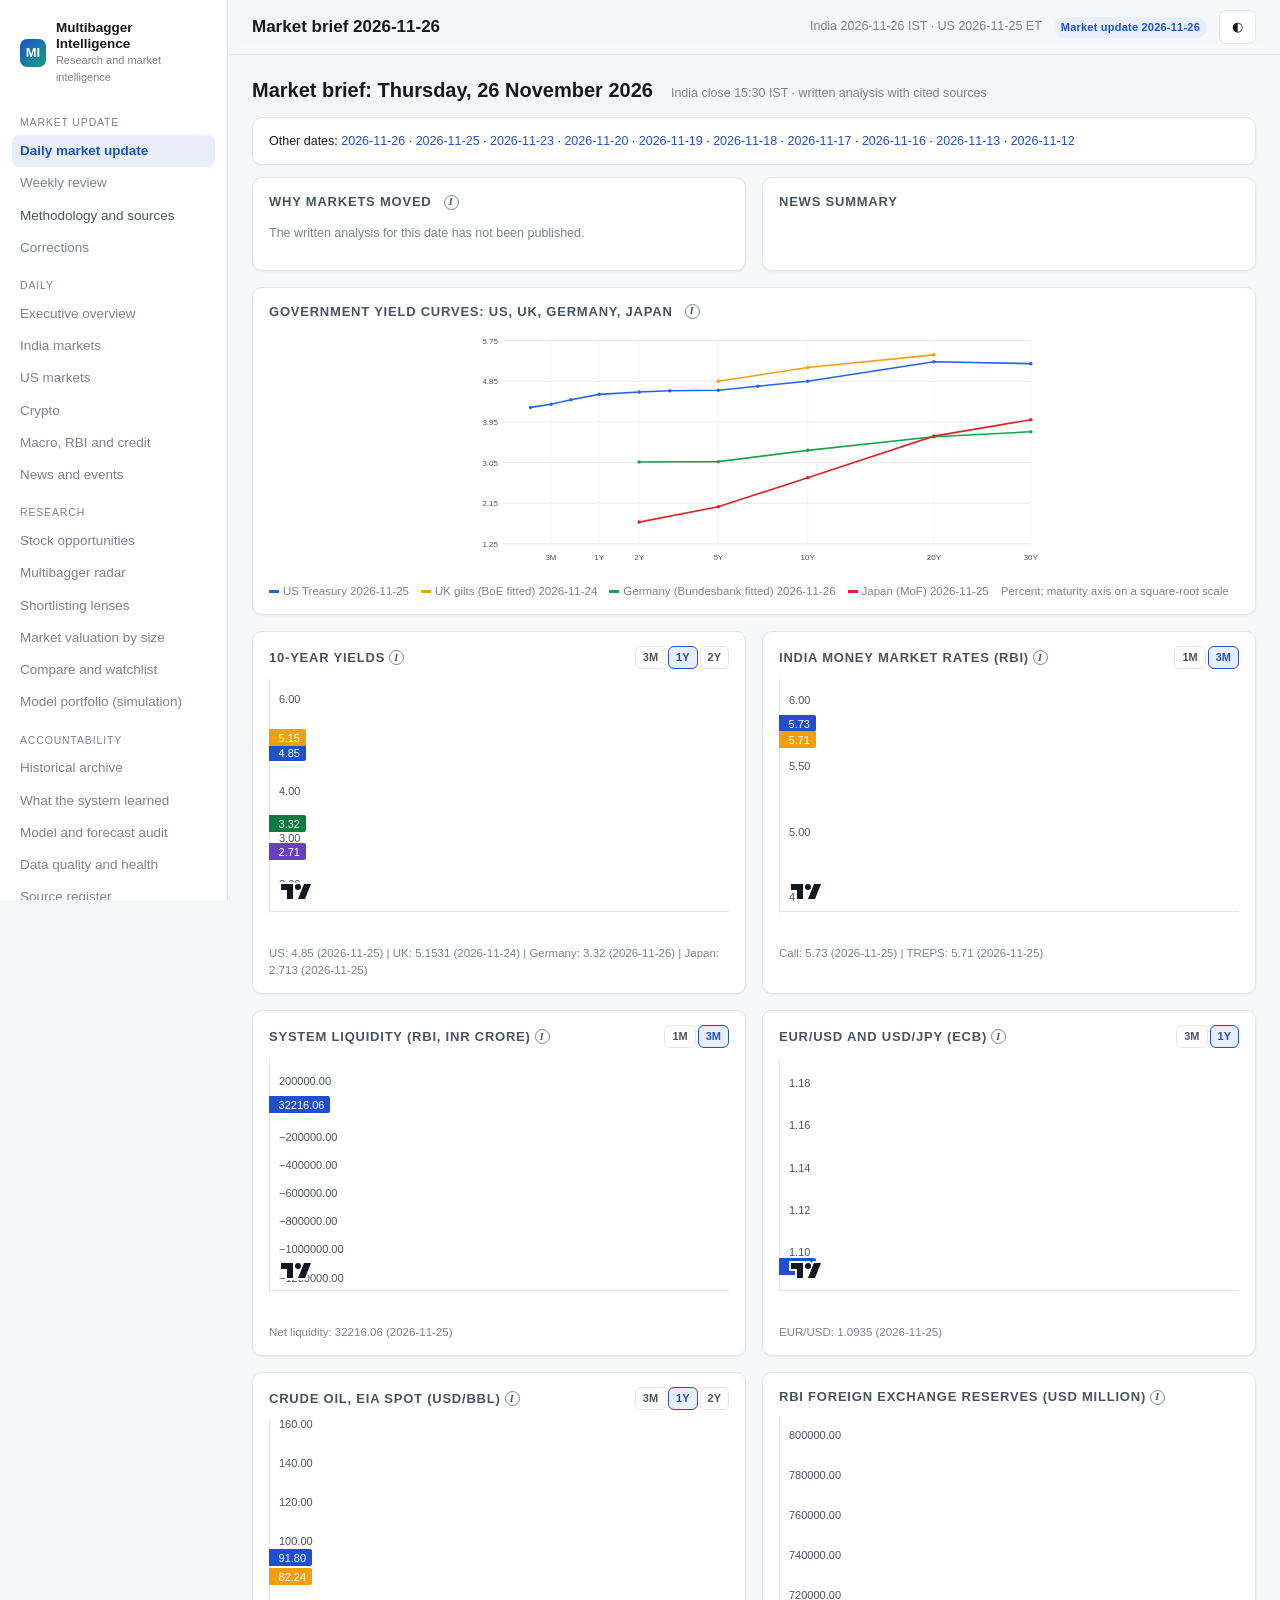
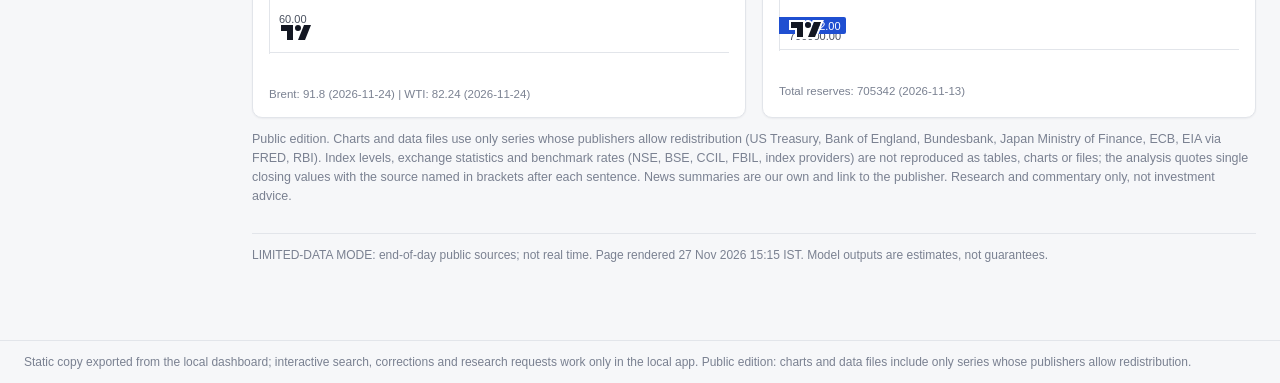
==== commit a6becfd0: "Market brief 2026-11-27" ====
--- a/index.html
+++ b/index.html
@@ -3,7 +3,7 @@
 <head>
 <meta charset="utf-8">
 <meta name="viewport" content="width=device-width, initial-scale=1">
-<title>Market brief 2026-11-20 | Multibagger Intelligence</title>
+<title>Market brief 2026-11-26 | Multibagger Intelligence</title>
 <style>/* Multibagger Intelligence dashboard: calm, information-dense financial research design. */
 :root {
   --bg: #f6f7f9;
@@ -67,6 +67,7 @@
 .nav a:hover { background: var(--surface-2); text-decoration: none; color: var(--text); }
 .nav a.active { background: var(--accent-soft); color: var(--accent); font-weight: 600; }
 .main { min-width: 0; }
+html { scroll-padding-top: 72px; }
 .topbar { position: sticky; top: 0; z-index: 5; background: color-mix(in srgb, var(--bg) 88%, transparent); backdrop-filter: blur(6px); border-bottom: 1px solid var(--border); padding: 10px 24px; display: flex; gap: 12px; align-items: center; flex-wrap: wrap; }
 .topbar h1 { font-size: 17px; margin: 0; font-weight: 650; flex: 1 1 auto; }
 .topbar form { display: flex; gap: 6px; align-items: center; }
@@ -244,7 +245,7 @@
 @media (max-width: 760px) { .chart-grid { grid-template-columns: 1fr; } .factor { grid-template-columns: 1.4fr 1fr repeat(3, 0.9fr); font-size: 12px; } .kpis { grid-template-columns: repeat(2, minmax(0, 1fr)); } }
 </style>
 <script>try{var t=localStorage.getItem("mbi-theme");if(t)document.documentElement.setAttribute("data-theme",t);}catch(e){}</script>
-</head>
+<style>a[data-offline]{color:var(--text-3);text-decoration:none;cursor:default}</style></head>
 <body>
 <div class="app">
   <aside class="sidebar">
@@ -254,41 +255,41 @@
     </div>
     <nav class="nav">
       <div class="nav-group">Market update</div>
-      <a href="#" data-offline="1" class="active">Daily market update</a>
-      <a href="#" data-offline="1" class="">Weekly review</a>
+      <a href="public_2026-11-26.html" class="active">Daily market update</a>
+      <a data-offline="1" aria-disabled="true" title="Opens only in the local dashboard app" class="">Weekly review</a>
       <a href="methodology.html" class="">Methodology and sources</a>
-      <a href="#" data-offline="1" class="">Corrections</a>
+      <a data-offline="1" aria-disabled="true" title="Opens only in the local dashboard app" class="">Corrections</a>
       <div class="nav-group">Daily</div>
-      <a href="#" data-offline="1" class="">Executive overview</a>
-      <a href="#" data-offline="1" class="">India markets</a>
-      <a href="#" data-offline="1" class="">US markets</a>
-      <a href="#" data-offline="1" class="">Crypto</a>
-      <a href="#" data-offline="1" class="">Macro, RBI and credit</a>
-      <a href="#" data-offline="1" class="">News and events</a>
+      <a data-offline="1" aria-disabled="true" title="Opens only in the local dashboard app" class="">Executive overview</a>
+      <a data-offline="1" aria-disabled="true" title="Opens only in the local dashboard app" class="">India markets</a>
+      <a data-offline="1" aria-disabled="true" title="Opens only in the local dashboard app" class="">US markets</a>
+      <a data-offline="1" aria-disabled="true" title="Opens only in the local dashboard app" class="">Crypto</a>
+      <a data-offline="1" aria-disabled="true" title="Opens only in the local dashboard app" class="">Macro, RBI and credit</a>
+      <a data-offline="1" aria-disabled="true" title="Opens only in the local dashboard app" class="">News and events</a>
       <div class="nav-group">Research</div>
-      <a href="#" data-offline="1" class="">Stock opportunities</a>
-      <a href="#" data-offline="1" class="">Multibagger radar</a>
-      <a href="#" data-offline="1" class="">Shortlisting lenses</a>
-      <a href="#" data-offline="1" class="">Market valuation by size</a>
-      <a href="#" data-offline="1" class="">Compare and watchlist</a>
-      <a href="#" data-offline="1" class="">Model portfolio (simulation)</a>
+      <a data-offline="1" aria-disabled="true" title="Opens only in the local dashboard app" class="">Stock opportunities</a>
+      <a data-offline="1" aria-disabled="true" title="Opens only in the local dashboard app" class="">Multibagger radar</a>
+      <a data-offline="1" aria-disabled="true" title="Opens only in the local dashboard app" class="">Shortlisting lenses</a>
+      <a data-offline="1" aria-disabled="true" title="Opens only in the local dashboard app" class="">Market valuation by size</a>
+      <a data-offline="1" aria-disabled="true" title="Opens only in the local dashboard app" class="">Compare and watchlist</a>
+      <a data-offline="1" aria-disabled="true" title="Opens only in the local dashboard app" class="">Model portfolio (simulation)</a>
       <div class="nav-group">Accountability</div>
-      <a href="#" data-offline="1" class="">Historical archive</a>
-      <a href="#" data-offline="1" class="">What the system learned</a>
-      <a href="#" data-offline="1" class="">Model and forecast audit</a>
-      <a href="#" data-offline="1" class="">Data quality and health</a>
-      <a href="#" data-offline="1" class="">Source register</a>
+      <a data-offline="1" aria-disabled="true" title="Opens only in the local dashboard app" class="">Historical archive</a>
+      <a data-offline="1" aria-disabled="true" title="Opens only in the local dashboard app" class="">What the system learned</a>
+      <a data-offline="1" aria-disabled="true" title="Opens only in the local dashboard app" class="">Model and forecast audit</a>
+      <a data-offline="1" aria-disabled="true" title="Opens only in the local dashboard app" class="">Data quality and health</a>
+      <a data-offline="1" aria-disabled="true" title="Opens only in the local dashboard app" class="">Source register</a>
     </nav>
     <div class="footer-note">Research and monitoring only. Not investment advice. No orders are placed.</div>
   </aside>
   <div class="main">
     <header class="topbar">
       <button class="menu-btn" aria-label="Open navigation">&#9776;</button>
-      <h1>Market brief 2026-11-20</h1>
+      <h1>Market brief 2026-11-26</h1>
       
-      <span class="small muted">India 2026-11-20 IST &middot; US 2026-11-19 ET</span>
+      <span class="small muted">India 2026-11-26 IST &middot; US 2026-11-25 ET</span>
       
-      <a href="#" data-offline="1"><span class="badge info">Market update 2026-11-20</span></a>
+      <a data-offline="1" aria-disabled="true" title="Opens only in the local dashboard app"><span class="badge info">Market update 2026-11-26</span></a>
 
       <button id="theme-toggle" title="Toggle light or dark theme" aria-label="Toggle theme">&#9680;</button>
     </header>
@@ -297,14 +298,14 @@
       
       
 
-<div class="brief-head"><h2>Market brief: Friday, 20 November 2026</h2><span class="meta">India close 15:30 IST &middot; written analysis with cited sources</span></div>
-<div class="card"><div class="small">Other dates: <a href="public_2026-11-20.html">2026-11-20</a> &middot; <a href="public_2026-11-19.html">2026-11-19</a> &middot; <a href="public_2026-11-18.html">2026-11-18</a> &middot; <a href="public_2026-11-17.html">2026-11-17</a> &middot; <a href="public_2026-11-16.html">2026-11-16</a> &middot; <a href="public_2026-11-13.html">2026-11-13</a> &middot; <a href="public_2026-11-12.html">2026-11-12</a> &middot; <a href="public_2026-11-11.html">2026-11-11</a> &middot; <a href="public_2026-11-09.html">2026-11-09</a> &middot; <a href="public_2026-11-06.html">2026-11-06</a></div></div>
+<div class="brief-head"><h2>Market brief: Thursday, 26 November 2026</h2><span class="meta">India close 15:30 IST &middot; written analysis with cited sources</span></div>
+<div class="card"><div class="small">Other dates: <a href="public_2026-11-26.html">2026-11-26</a> &middot; <a href="public_2026-11-25.html">2026-11-25</a> &middot; <a href="public_2026-11-23.html">2026-11-23</a> &middot; <a href="public_2026-11-20.html">2026-11-20</a> &middot; <a href="public_2026-11-19.html">2026-11-19</a> &middot; <a href="public_2026-11-18.html">2026-11-18</a> &middot; <a href="public_2026-11-17.html">2026-11-17</a> &middot; <a href="public_2026-11-16.html">2026-11-16</a> &middot; <a href="public_2026-11-13.html">2026-11-13</a> &middot; <a href="public_2026-11-12.html">2026-11-12</a></div></div>
 <div class="grid g2" style="margin-top:12px">
   <div class="card why"><h2>Why markets moved<span class="info-btn" tabindex="0" role="button" aria-label="About Why markets moved (written analysis)">i<span class="tip" role="tooltip"><strong>Why markets moved (written analysis)</strong><span class='tip-row'><b>What it is:</b> A short explanation of the day&#x27;s moves in equities, bonds and the rupee.</span><span class='tip-row'><b>How it is measured:</b> Written at the 19:00 run from the day&#x27;s data and news published before the close; every sentence cites its sources and is audited for numbers and wording.</span><span class='tip-row'><b>Why it matters:</b> Connects the numbers to the news so decisions can be made on the reasons, not just the levels.</span><a href="methodology.html#glossary-commentary">More on the methodology page</a></span></span></h2>
     <p class="small muted">The written analysis for this date has not been published.</p></div>
   <div class="card"><h2>News summary</h2>
     </div>
-  <div class="card span2"><h2>Government yield curves: US, UK, Germany, Japan<span class="info-btn" tabindex="0" role="button" aria-label="About Government yield curve">i<span class="tip" role="tooltip"><strong>Government yield curve</strong><span class='tip-row'><b>What it is:</b> Yields of government bonds across maturities, from 3 months to 40 years.</span><span class='tip-row'><b>How it is measured:</b> India from the FBIL par yield curve (10-year point from CCIL), US from the US Treasury, UK from the Bank of England, Germany from the Bundesbank, Japan from the Ministry of Finance.</span><span class='tip-row'><b>Why it matters:</b> The slope shows what markets expect for growth and policy rates; an inverted curve often precedes slowdowns.</span><a href="methodology.html#glossary-gsec_curve">More on the methodology page</a></span></span></h2><svg viewBox="0 0 720 300" class="curve" role="img" aria-label="Government yield curves"><line x1="46" x2="706" y1="266.0" y2="266.0" stroke="var(--border)"/><text x="40" y="270.0" text-anchor="end" font-size="10" fill="var(--text-2)">1.25</text><line x1="46" x2="706" y1="215.2" y2="215.2" stroke="var(--border)"/><text x="40" y="219.2" text-anchor="end" font-size="10" fill="var(--text-2)">2.25</text><line x1="46" x2="706" y1="164.4" y2="164.4" stroke="var(--border)"/><text x="40" y="168.4" text-anchor="end" font-size="10" fill="var(--text-2)">3.25</text><line x1="46" x2="706" y1="113.6" y2="113.6" stroke="var(--border)"/><text x="40" y="117.6" text-anchor="end" font-size="10" fill="var(--text-2)">4.25</text><line x1="46" x2="706" y1="62.8" y2="62.8" stroke="var(--border)"/><text x="40" y="66.8" text-anchor="end" font-size="10" fill="var(--text-2)">5.25</text><line x1="46" x2="706" y1="12.0" y2="12.0" stroke="var(--border)"/><text x="40" y="16.0" text-anchor="end" font-size="10" fill="var(--text-2)">6.25</text><line x1="106.2" x2="106.2" y1="12" y2="266" stroke="var(--border)" stroke-dasharray="2 3"/><text x="106.2" y="286" text-anchor="middle" font-size="10" fill="var(--text-2)">3M</text><line x1="166.5" x2="166.5" y1="12" y2="266" stroke="var(--border)" stroke-dasharray="2 3"/><text x="166.5" y="286" text-anchor="middle" font-size="10" fill="var(--text-2)">1Y</text><line x1="216.4" x2="216.4" y1="12" y2="266" stroke="var(--border)" stroke-dasharray="2 3"/><text x="216.4" y="286" text-anchor="middle" font-size="10" fill="var(--text-2)">2Y</text><line x1="315.4" x2="315.4" y1="12" y2="266" stroke="var(--border)" stroke-dasharray="2 3"/><text x="315.4" y="286" text-anchor="middle" font-size="10" fill="var(--text-2)">5Y</text><line x1="427.1" x2="427.1" y1="12" y2="266" stroke="var(--border)" stroke-dasharray="2 3"/><text x="427.1" y="286" text-anchor="middle" font-size="10" fill="var(--text-2)">10Y</text><line x1="584.9" x2="584.9" y1="12" y2="266" stroke="var(--border)" stroke-dasharray="2 3"/><text x="584.9" y="286" text-anchor="middle" font-size="10" fill="var(--text-2)">20Y</text><line x1="706.0" x2="706.0" y1="12" y2="266" stroke="var(--border)" stroke-dasharray="2 3"/><text x="706.0" y="286" text-anchor="middle" font-size="10" fill="var(--text-2)">30Y</text><polyline fill="none" stroke="#2563eb" stroke-width="2" points="80.8,116.1 106.2,109.0 131.2,105.0 166.5,94.8 216.4,87.7 254.7,85.2 315.4,82.6 364.8,78.5 427.1,73.5 584.9,53.7 706.0,55.2"/><circle cx="80.8" cy="116.1" r="2.2" fill="#2563eb"><title>US Treasury 2026-11-19 0.0833333Y: 4.20%</title></circle><circle cx="106.2" cy="109.0" r="2.2" fill="#2563eb"><title>US Treasury 2026-11-19 0.25Y: 4.34%</title></circle><circle cx="131.2" cy="105.0" r="2.2" fill="#2563eb"><title>US Treasury 2026-11-19 0.5Y: 4.42%</title></circle><circle cx="166.5" cy="94.8" r="2.2" fill="#2563eb"><title>US Treasury 2026-11-19 1Y: 4.62%</title></circle><circle cx="216.4" cy="87.7" r="2.2" fill="#2563eb"><title>US Treasury 2026-11-19 2Y: 4.76%</title></circle><circle cx="254.7" cy="85.2" r="2.2" fill="#2563eb"><title>US Treasury 2026-11-19 3Y: 4.81%</title></circle><circle cx="315.4" cy="82.6" r="2.2" fill="#2563eb"><title>US Treasury 2026-11-19 5Y: 4.86%</title></circle><circle cx="364.8" cy="78.5" r="2.2" fill="#2563eb"><title>US Treasury 2026-11-19 7Y: 4.94%</title></circle><circle cx="427.1" cy="73.5" r="2.2" fill="#2563eb"><title>US Treasury 2026-11-19 10Y: 5.04%</title></circle><circle cx="584.9" cy="53.7" r="2.2" fill="#2563eb"><title>US Treasury 2026-11-19 20Y: 5.43%</title></circle><circle cx="706.0" cy="55.2" r="2.2" fill="#2563eb"><title>US Treasury 2026-11-19 30Y: 5.40%</title></circle><polyline fill="none" stroke="#f59e0b" stroke-width="2" points="315.4,79.3 427.1,61.9 584.9,46.9"/><circle cx="315.4" cy="79.3" r="2.2" fill="#f59e0b"><title>UK gilts (BoE fitted) 2026-11-18 5Y: 4.92%</title></circle><circle cx="427.1" cy="61.9" r="2.2" fill="#f59e0b"><title>UK gilts (BoE fitted) 2026-11-18 10Y: 5.27%</title></circle><circle cx="584.9" cy="46.9" r="2.2" fill="#f59e0b"><title>UK gilts (BoE fitted) 2026-11-18 20Y: 5.56%</title></circle><polyline fill="none" stroke="#16a34a" stroke-width="2" points="216.4,173.0 315.4,170.5 427.1,157.3 584.9,142.0 706.0,137.0"/><circle cx="216.4" cy="173.0" r="2.2" fill="#16a34a"><title>Germany (Bundesbank fitted) 2026-11-20 2Y: 3.08%</title></circle><circle cx="315.4" cy="170.5" r="2.2" fill="#16a34a"><title>Germany (Bundesbank fitted) 2026-11-20 5Y: 3.13%</title></circle><circle cx="427.1" cy="157.3" r="2.2" fill="#16a34a"><title>Germany (Bundesbank fitted) 2026-11-20 10Y: 3.39%</title></circle><circle cx="584.9" cy="142.0" r="2.2" fill="#16a34a"><title>Germany (Bundesbank fitted) 2026-11-20 20Y: 3.69%</title></circle><circle cx="706.0" cy="137.0" r="2.2" fill="#16a34a"><title>Germany (Bundesbank fitted) 2026-11-20 30Y: 3.79%</title></circle><polyline fill="none" stroke="#dc2626" stroke-width="2" points="216.4,235.4 315.4,216.0 427.1,183.7 584.9,139.3 706.0,124.8"/><circle cx="216.4" cy="235.4" r="2.2" fill="#dc2626"><title>Japan (MoF) 2026-11-19 2Y: 1.85%</title></circle><circle cx="315.4" cy="216.0" r="2.2" fill="#dc2626"><title>Japan (MoF) 2026-11-19 5Y: 2.23%</title></circle><circle cx="427.1" cy="183.7" r="2.2" fill="#dc2626"><title>Japan (MoF) 2026-11-19 10Y: 2.87%</title></circle><circle cx="584.9" cy="139.3" r="2.2" fill="#dc2626"><title>Japan (MoF) 2026-11-19 20Y: 3.75%</title></circle><circle cx="706.0" cy="124.8" r="2.2" fill="#dc2626"><title>Japan (MoF) 2026-11-19 30Y: 4.03%</title></circle></svg><div class="legend"><span><i style="background:#2563eb"></i>US Treasury 2026-11-19</span> <span><i style="background:#f59e0b"></i>UK gilts (BoE fitted) 2026-11-18</span> <span><i style="background:#16a34a"></i>Germany (Bundesbank fitted) 2026-11-20</span> <span><i style="background:#dc2626"></i>Japan (MoF) 2026-11-19</span><span class="muted">Percent; maturity axis on a square-root scale</span></div></div>
+  <div class="card span2"><h2>Government yield curves: US, UK, Germany, Japan<span class="info-btn" tabindex="0" role="button" aria-label="About Government yield curve">i<span class="tip" role="tooltip"><strong>Government yield curve</strong><span class='tip-row'><b>What it is:</b> Yields of government bonds across maturities, from 3 months to 40 years.</span><span class='tip-row'><b>How it is measured:</b> India from the FBIL par yield curve (10-year point from CCIL), US from the US Treasury, UK from the Bank of England, Germany from the Bundesbank, Japan from the Ministry of Finance.</span><span class='tip-row'><b>Why it matters:</b> The slope shows what markets expect for growth and policy rates; an inverted curve often precedes slowdowns.</span><a href="methodology.html#glossary-gsec_curve">More on the methodology page</a></span></span></h2><svg viewBox="0 0 720 300" class="curve" role="img" aria-label="Government yield curves"><line x1="46" x2="706" y1="266.0" y2="266.0" stroke="var(--border)"/><text x="40" y="270.0" text-anchor="end" font-size="10" fill="var(--text-2)">1.25</text><line x1="46" x2="706" y1="215.2" y2="215.2" stroke="var(--border)"/><text x="40" y="219.2" text-anchor="end" font-size="10" fill="var(--text-2)">2.15</text><line x1="46" x2="706" y1="164.4" y2="164.4" stroke="var(--border)"/><text x="40" y="168.4" text-anchor="end" font-size="10" fill="var(--text-2)">3.05</text><line x1="46" x2="706" y1="113.6" y2="113.6" stroke="var(--border)"/><text x="40" y="117.6" text-anchor="end" font-size="10" fill="var(--text-2)">3.95</text><line x1="46" x2="706" y1="62.8" y2="62.8" stroke="var(--border)"/><text x="40" y="66.8" text-anchor="end" font-size="10" fill="var(--text-2)">4.85</text><line x1="46" x2="706" y1="12.0" y2="12.0" stroke="var(--border)"/><text x="40" y="16.0" text-anchor="end" font-size="10" fill="var(--text-2)">5.75</text><line x1="106.2" x2="106.2" y1="12" y2="266" stroke="var(--border)" stroke-dasharray="2 3"/><text x="106.2" y="286" text-anchor="middle" font-size="10" fill="var(--text-2)">3M</text><line x1="166.5" x2="166.5" y1="12" y2="266" stroke="var(--border)" stroke-dasharray="2 3"/><text x="166.5" y="286" text-anchor="middle" font-size="10" fill="var(--text-2)">1Y</text><line x1="216.4" x2="216.4" y1="12" y2="266" stroke="var(--border)" stroke-dasharray="2 3"/><text x="216.4" y="286" text-anchor="middle" font-size="10" fill="var(--text-2)">2Y</text><line x1="315.4" x2="315.4" y1="12" y2="266" stroke="var(--border)" stroke-dasharray="2 3"/><text x="315.4" y="286" text-anchor="middle" font-size="10" fill="var(--text-2)">5Y</text><line x1="427.1" x2="427.1" y1="12" y2="266" stroke="var(--border)" stroke-dasharray="2 3"/><text x="427.1" y="286" text-anchor="middle" font-size="10" fill="var(--text-2)">10Y</text><line x1="584.9" x2="584.9" y1="12" y2="266" stroke="var(--border)" stroke-dasharray="2 3"/><text x="584.9" y="286" text-anchor="middle" font-size="10" fill="var(--text-2)">20Y</text><line x1="706.0" x2="706.0" y1="12" y2="266" stroke="var(--border)" stroke-dasharray="2 3"/><text x="706.0" y="286" text-anchor="middle" font-size="10" fill="var(--text-2)">30Y</text><polyline fill="none" stroke="#2563eb" stroke-width="2" points="80.8,95.5 106.2,91.6 131.2,85.9 166.5,79.2 216.4,76.3 254.7,74.7 315.4,74.1 364.8,69.0 427.1,62.8 584.9,38.5 706.0,40.8"/><circle cx="80.8" cy="95.5" r="2.2" fill="#2563eb"><title>US Treasury 2026-11-25 0.0833333Y: 4.27%</title></circle><circle cx="106.2" cy="91.6" r="2.2" fill="#2563eb"><title>US Treasury 2026-11-25 0.25Y: 4.34%</title></circle><circle cx="131.2" cy="85.9" r="2.2" fill="#2563eb"><title>US Treasury 2026-11-25 0.5Y: 4.44%</title></circle><circle cx="166.5" cy="79.2" r="2.2" fill="#2563eb"><title>US Treasury 2026-11-25 1Y: 4.56%</title></circle><circle cx="216.4" cy="76.3" r="2.2" fill="#2563eb"><title>US Treasury 2026-11-25 2Y: 4.61%</title></circle><circle cx="254.7" cy="74.7" r="2.2" fill="#2563eb"><title>US Treasury 2026-11-25 3Y: 4.64%</title></circle><circle cx="315.4" cy="74.1" r="2.2" fill="#2563eb"><title>US Treasury 2026-11-25 5Y: 4.65%</title></circle><circle cx="364.8" cy="69.0" r="2.2" fill="#2563eb"><title>US Treasury 2026-11-25 7Y: 4.74%</title></circle><circle cx="427.1" cy="62.8" r="2.2" fill="#2563eb"><title>US Treasury 2026-11-25 10Y: 4.85%</title></circle><circle cx="584.9" cy="38.5" r="2.2" fill="#2563eb"><title>US Treasury 2026-11-25 20Y: 5.28%</title></circle><circle cx="706.0" cy="40.8" r="2.2" fill="#2563eb"><title>US Treasury 2026-11-25 30Y: 5.24%</title></circle><polyline fill="none" stroke="#f59e0b" stroke-width="2" points="315.4,62.8 427.1,45.7 584.9,29.8"/><circle cx="315.4" cy="62.8" r="2.2" fill="#f59e0b"><title>UK gilts (BoE fitted) 2026-11-24 5Y: 4.85%</title></circle><circle cx="427.1" cy="45.7" r="2.2" fill="#f59e0b"><title>UK gilts (BoE fitted) 2026-11-24 10Y: 5.15%</title></circle><circle cx="584.9" cy="29.8" r="2.2" fill="#f59e0b"><title>UK gilts (BoE fitted) 2026-11-24 20Y: 5.44%</title></circle><polyline fill="none" stroke="#16a34a" stroke-width="2" points="216.4,163.8 315.4,163.3 427.1,149.2 584.9,132.2 706.0,126.0"/><circle cx="216.4" cy="163.8" r="2.2" fill="#16a34a"><title>Germany (Bundesbank fitted) 2026-11-26 2Y: 3.06%</title></circle><circle cx="315.4" cy="163.3" r="2.2" fill="#16a34a"><title>Germany (Bundesbank fitted) 2026-11-26 5Y: 3.07%</title></circle><circle cx="427.1" cy="149.2" r="2.2" fill="#16a34a"><title>Germany (Bundesbank fitted) 2026-11-26 10Y: 3.32%</title></circle><circle cx="584.9" cy="132.2" r="2.2" fill="#16a34a"><title>Germany (Bundesbank fitted) 2026-11-26 20Y: 3.62%</title></circle><circle cx="706.0" cy="126.0" r="2.2" fill="#16a34a"><title>Germany (Bundesbank fitted) 2026-11-26 30Y: 3.73%</title></circle><polyline fill="none" stroke="#dc2626" stroke-width="2" points="216.4,238.9 315.4,219.7 427.1,183.4 584.9,131.4 706.0,110.9"/><circle cx="216.4" cy="238.9" r="2.2" fill="#dc2626"><title>Japan (MoF) 2026-11-25 2Y: 1.73%</title></circle><circle cx="315.4" cy="219.7" r="2.2" fill="#dc2626"><title>Japan (MoF) 2026-11-25 5Y: 2.07%</title></circle><circle cx="427.1" cy="183.4" r="2.2" fill="#dc2626"><title>Japan (MoF) 2026-11-25 10Y: 2.71%</title></circle><circle cx="584.9" cy="131.4" r="2.2" fill="#dc2626"><title>Japan (MoF) 2026-11-25 20Y: 3.63%</title></circle><circle cx="706.0" cy="110.9" r="2.2" fill="#dc2626"><title>Japan (MoF) 2026-11-25 30Y: 4.00%</title></circle></svg><div class="legend"><span><i style="background:#2563eb"></i>US Treasury 2026-11-25</span> <span><i style="background:#f59e0b"></i>UK gilts (BoE fitted) 2026-11-24</span> <span><i style="background:#16a34a"></i>Germany (Bundesbank fitted) 2026-11-26</span> <span><i style="background:#dc2626"></i>Japan (MoF) 2026-11-25</span><span class="muted">Percent; maturity axis on a square-root scale</span></div></div>
   <div class="card chart-card"><h2><span>10-year yields<span class="info-btn" tabindex="0" role="button" aria-label="About Global 10-year yields">i<span class="tip" role="tooltip"><strong>Global 10-year yields</strong><span class='tip-row'><b>What it is:</b> Benchmark long-term government yields in the US, UK, Germany and Japan.</span><span class='tip-row'><b>How it is measured:</b> Official curve points from each country&#x27;s treasury or central bank.</span><span class='tip-row'><b>Why it matters:</b> Global rates set the opportunity cost of capital and drive cross-border flows into India.</span><a href="methodology.html#glossary-global_yields">More on the methodology page</a></span></span></span><span class="range-btns"><button type="button" data-range="3m">3M</button><button type="button" data-range="1y">1Y</button><button type="button" data-range="2y">2Y</button></span></h2>
     <div class="chart" data-chart='[{"id": "US_TSY_10Y", "kind": "series", "name": "US"}, {"id": "UK_GILT_10Y_BOE", "kind": "series", "name": "UK"}, {"id": "DE_BUND_10Y_BBK", "kind": "series", "name": "Germany"}, {"id": "JP_JGB_10Y_MOF", "kind": "series", "name": "Japan"}]' data-range="1y"></div><div class="chart-last"></div></div>
   <div class="card chart-card"><h2><span>India money market rates (RBI)<span class="info-btn" tabindex="0" role="button" aria-label="About Call money and TREPS rates">i<span class="tip" role="tooltip"><strong>Call money and TREPS rates</strong><span class='tip-row'><b>What it is:</b> The overnight rates at which banks and institutions lend to each other, unsecured (call) or against government securities (TREPS).</span><span class='tip-row'><b>How it is measured:</b> Volume-weighted averages published by RBI in the daily Money Market Operations release.</span><span class='tip-row'><b>Why it matters:</b> The shortest-term cost of money; they track RBI policy and system liquidity and drive overnight deposit returns.</span><a href="methodology.html#glossary-call_rate">More on the methodology page</a></span></span></span><span class="range-btns"><button type="button" data-range="1m">1M</button><button type="button" data-range="3m">3M</button></span></h2>
@@ -320,7 +321,7 @@
 </div>
 <p class="small muted">Public edition. Charts and data files use only series whose publishers allow redistribution (US Treasury, Bank of England, Bundesbank, Japan Ministry of Finance, ECB, EIA via FRED, RBI). Index levels, exchange statistics and benchmark rates (NSE, BSE, CCIL, FBIL, index providers) are not reproduced as tables, charts or files; the analysis quotes single closing values with the source named in brackets after each sentence. News summaries are our own and link to the publisher. Research and commentary only, not investment advice.</p>
 
-      <div class="footer-note">LIMITED-DATA MODE: end-of-day public sources; not real time. Page rendered 20 Nov 2026 22:42 IST. Model outputs are estimates, not guarantees.</div>
+      <div class="footer-note">LIMITED-DATA MODE: end-of-day public sources; not real time. Page rendered 27 Nov 2026 15:15 IST. Model outputs are estimates, not guarantees.</div>
     </main>
   </div>
 </div>
@@ -332,7 +333,7 @@
  */
 !function(){"use strict";const t={upColor:"#26a69a",downColor:"#ef5350",wickVisible:!0,borderVisible:!0,borderColor:"#378658",borderUpColor:"#26a69a",borderDownColor:"#ef5350",wickColor:"#737375",wickUpColor:"#26a69a",wickDownColor:"#ef5350"},i={upColor:"#26a69a",downColor:"#ef5350",openVisible:!0,thinBars:!0},n={color:"#2196f3",lineStyle:0,lineWidth:3,lineType:0,lineVisible:!0,crosshairMarkerVisible:!0,crosshairMarkerRadius:4,crosshairMarkerBorderColor:"",crosshairMarkerBorderWidth:2,crosshairMarkerBackgroundColor:"",lastPriceAnimation:0,pointMarkersVisible:!1},s={topColor:"rgba( 46, 220, 135, 0.4)",bottomColor:"rgba( 40, 221, 100, 0)",invertFilledArea:!1,lineColor:"#33D778",lineStyle:0,lineWidth:3,lineType:0,lineVisible:!0,crosshairMarkerVisible:!0,crosshairMarkerRadius:4,crosshairMarkerBorderColor:"",crosshairMarkerBorderWidth:2,crosshairMarkerBackgroundColor:"",lastPriceAnimation:0,pointMarkersVisible:!1},e={baseValue:{type:"price",price:0},topFillColor1:"rgba(38, 166, 154, 0.28)",topFillColor2:"rgba(38, 166, 154, 0.05)",topLineColor:"rgba(38, 166, 154, 1)",bottomFillColor1:"rgba(239, 83, 80, 0.05)",bottomFillColor2:"rgba(239, 83, 80, 0.28)",bottomLineColor:"rgba(239, 83, 80, 1)",lineWidth:3,lineStyle:0,lineType:0,lineVisible:!0,crosshairMarkerVisible:!0,crosshairMarkerRadius:4,crosshairMarkerBorderColor:"",crosshairMarkerBorderWidth:2,crosshairMarkerBackgroundColor:"",lastPriceAnimation:0,pointMarkersVisible:!1},r={color:"#26a69a",base:0},h={color:"#2196f3"},l={title:"",visible:!0,lastValueVisible:!0,priceLineVisible:!0,priceLineSource:0,priceLineWidth:1,priceLineColor:"",priceLineStyle:2,baseLineVisible:!0,baseLineWidth:1,baseLineColor:"#B2B5BE",baseLineStyle:0,priceFormat:{type:"price",precision:2,minMove:.01}};var a,o;function _(t,i){const n={0:[],1:[t.lineWidth,t.lineWidth],2:[2*t.lineWidth,2*t.lineWidth],3:[6*t.lineWidth,6*t.lineWidth],4:[t.lineWidth,4*t.lineWidth]}[i];t.setLineDash(n)}function u(t,i,n,s){t.beginPath();const e=t.lineWidth%2?.5:0;t.moveTo(n,i+e),t.lineTo(s,i+e),t.stroke()}function c(t,i){if(!t)throw new Error("Assertion failed"+(i?": "+i:""))}function d(t){if(void 0===t)throw new Error("Value is undefined");return t}function f(t){if(null===t)throw new Error("Value is null");return t}function v(t){return f(d(t))}!function(t){t[t.Simple=0]="Simple",t[t.WithSteps=1]="WithSteps",t[t.Curved=2]="Curved"}(a||(a={})),function(t){t[t.Solid=0]="Solid",t[t.Dotted=1]="Dotted",t[t.Dashed=2]="Dashed",t[t.LargeDashed=3]="LargeDashed",t[t.SparseDotted=4]="SparseDotted"}(o||(o={}));const p={khaki:"#f0e68c",azure:"#f0ffff",aliceblue:"#f0f8ff",ghostwhite:"#f8f8ff",gold:"#ffd700",goldenrod:"#daa520",gainsboro:"#dcdcdc",gray:"#808080",green:"#008000",honeydew:"#f0fff0",floralwhite:"#fffaf0",lightblue:"#add8e6",lightcoral:"#f08080",lemonchiffon:"#fffacd",hotpink:"#ff69b4",lightyellow:"#ffffe0",greenyellow:"#adff2f",lightgoldenrodyellow:"#fafad2",limegreen:"#32cd32",linen:"#faf0e6",lightcyan:"#e0ffff",magenta:"#f0f",maroon:"#800000",olive:"#808000",orange:"#ffa500",oldlace:"#fdf5e6",mediumblue:"#0000cd",transparent:"#0000",lime:"#0f0",lightpink:"#ffb6c1",mistyrose:"#ffe4e1",moccasin:"#ffe4b5",midnightblue:"#191970",orchid:"#da70d6",mediumorchid:"#ba55d3",mediumturquoise:"#48d1cc",orangered:"#ff4500",royalblue:"#4169e1",powderblue:"#b0e0e6",red:"#f00",coral:"#ff7f50",turquoise:"#40e0d0",white:"#fff",whitesmoke:"#f5f5f5",wheat:"#f5deb3",teal:"#008080",steelblue:"#4682b4",bisque:"#ffe4c4",aquamarine:"#7fffd4",aqua:"#0ff",sienna:"#a0522d",silver:"#c0c0c0",springgreen:"#00ff7f",antiquewhite:"#faebd7",burlywood:"#deb887",brown:"#a52a2a",beige:"#f5f5dc",chocolate:"#d2691e",chartreuse:"#7fff00",cornflowerblue:"#6495ed",cornsilk:"#fff8dc",crimson:"#dc143c",cadetblue:"#5f9ea0",tomato:"#ff6347",fuchsia:"#f0f",blue:"#00f",salmon:"#fa8072",blanchedalmond:"#ffebcd",slateblue:"#6a5acd",slategray:"#708090",thistle:"#d8bfd8",tan:"#d2b48c",cyan:"#0ff",darkblue:"#00008b",darkcyan:"#008b8b",darkgoldenrod:"#b8860b",darkgray:"#a9a9a9",blueviolet:"#8a2be2",black:"#000",darkmagenta:"#8b008b",darkslateblue:"#483d8b",darkkhaki:"#bdb76b",darkorchid:"#9932cc",darkorange:"#ff8c00",darkgreen:"#006400",darkred:"#8b0000",dodgerblue:"#1e90ff",darkslategray:"#2f4f4f",dimgray:"#696969",deepskyblue:"#00bfff",firebrick:"#b22222",forestgreen:"#228b22",indigo:"#4b0082",ivory:"#fffff0",lavenderblush:"#fff0f5",feldspar:"#d19275",indianred:"#cd5c5c",lightgreen:"#90ee90",lightgrey:"#d3d3d3",lightskyblue:"#87cefa",lightslategray:"#789",lightslateblue:"#8470ff",snow:"#fffafa",lightseagreen:"#20b2aa",lightsalmon:"#ffa07a",darksalmon:"#e9967a",darkviolet:"#9400d3",mediumpurple:"#9370d8",mediumaquamarine:"#66cdaa",skyblue:"#87ceeb",lavender:"#e6e6fa",lightsteelblue:"#b0c4de",mediumvioletred:"#c71585",mintcream:"#f5fffa",navajowhite:"#ffdead",navy:"#000080",olivedrab:"#6b8e23",palevioletred:"#d87093",violetred:"#d02090",yellow:"#ff0",yellowgreen:"#9acd32",lawngreen:"#7cfc00",pink:"#ffc0cb",paleturquoise:"#afeeee",palegoldenrod:"#eee8aa",darkolivegreen:"#556b2f",darkseagreen:"#8fbc8f",darkturquoise:"#00ced1",peachpuff:"#ffdab9",deeppink:"#ff1493",violet:"#ee82ee",palegreen:"#98fb98",mediumseagreen:"#3cb371",peru:"#cd853f",saddlebrown:"#8b4513",sandybrown:"#f4a460",rosybrown:"#bc8f8f",purple:"#800080",seagreen:"#2e8b57",seashell:"#fff5ee",papayawhip:"#ffefd5",mediumslateblue:"#7b68ee",plum:"#dda0dd",mediumspringgreen:"#00fa9a"};function m(t){return t<0?0:t>255?255:Math.round(t)||0}function b(t){return t<=0||t>1?Math.min(Math.max(t,0),1):Math.round(1e4*t)/1e4}const w=/^#([0-9a-f])([0-9a-f])([0-9a-f])([0-9a-f])?$/i,g=/^#([0-9a-f]{2})([0-9a-f]{2})([0-9a-f]{2})([0-9a-f]{2})?$/i,M=/^rgb\(\s*(-?\d{1,10})\s*,\s*(-?\d{1,10})\s*,\s*(-?\d{1,10})\s*\)$/,x=/^rgba\(\s*(-?\d{1,10})\s*,\s*(-?\d{1,10})\s*,\s*(-?\d{1,10})\s*,\s*(-?\d*\.?\d+)\s*\)$/;function S(t){(t=t.toLowerCase())in p&&(t=p[t]);{const i=x.exec(t)||M.exec(t);if(i)return[m(parseInt(i[1],10)),m(parseInt(i[2],10)),m(parseInt(i[3],10)),b(i.length<5?1:parseFloat(i[4]))]}{const i=g.exec(t);if(i)return[m(parseInt(i[1],16)),m(parseInt(i[2],16)),m(parseInt(i[3],16)),1]}{const i=w.exec(t);if(i)return[m(17*parseInt(i[1],16)),m(17*parseInt(i[2],16)),m(17*parseInt(i[3],16)),1]}throw new Error(`Cannot parse color: ${t}`)}function k(t){return.199*t[0]+.687*t[1]+.114*t[2]}function y(t){const i=S(t);return{t:`rgb(${i[0]}, ${i[1]}, ${i[2]})`,i:k(i)>160?"black":"white"}}class C{constructor(){this.h=[]}l(t,i,n){const s={o:t,_:i,u:!0===n};this.h.push(s)}v(t){const i=this.h.findIndex((i=>t===i.o));i>-1&&this.h.splice(i,1)}p(t){this.h=this.h.filter((i=>i._!==t))}m(t,i,n){const s=[...this.h];this.h=this.h.filter((t=>!t.u)),s.forEach((s=>s.o(t,i,n)))}M(){return this.h.length>0}S(){this.h=[]}}function T(t,...i){for(const n of i)for(const i in n)void 0!==n[i]&&("object"!=typeof n[i]||void 0===t[i]||Array.isArray(n[i])?t[i]=n[i]:T(t[i],n[i]));return t}function P(t){return"number"==typeof t&&isFinite(t)}function R(t){return"number"==typeof t&&t%1==0}function D(t){return"string"==typeof t}function O(t){return"boolean"==typeof t}function B(t){const i=t;if(!i||"object"!=typeof i)return i;let n,s,e;for(s in n=Array.isArray(i)?[]:{},i)i.hasOwnProperty(s)&&(e=i[s],n[s]=e&&"object"==typeof e?B(e):e);return n}function V(t){return null!==t}function A(t){return null===t?void 0:t}const z="-apple-system, BlinkMacSystemFont, 'Trebuchet MS', Roboto, Ubuntu, sans-serif";function E(t,i,n){return void 0===i&&(i=z),`${n=void 0!==n?`${n} `:""}${t}px ${i}`}class I{constructor(t){this.k={C:1,T:5,P:NaN,R:"",D:"",O:"",B:"",V:0,A:0,I:0,L:0,N:0},this.F=t}W(){const t=this.k,i=this.j(),n=this.H();return t.P===i&&t.D===n||(t.P=i,t.D=n,t.R=E(i,n),t.L=2.5/12*i,t.V=t.L,t.A=i/12*t.T,t.I=i/12*t.T,t.N=0),t.O=this.$(),t.B=this.U(),this.k}$(){return this.F.W().layout.textColor}U(){return this.F.q()}j(){return this.F.W().layout.fontSize}H(){return this.F.W().layout.fontFamily}}class L{constructor(){this.Y=[]}Z(t){this.Y=t}X(t,i,n){this.Y.forEach((s=>{s.X(t,i,n)}))}}class N{X(t,i,n){t.useBitmapCoordinateSpace((t=>this.K(t,i,n)))}}class F extends N{constructor(){super(...arguments),this.G=null}J(t){this.G=t}K({context:t,horizontalPixelRatio:i,verticalPixelRatio:n}){if(null===this.G||null===this.G.tt)return;const s=this.G.tt,e=this.G,r=Math.max(1,Math.floor(i))%2/2,h=h=>{t.beginPath();for(let l=s.to-1;l>=s.from;--l){const s=e.it[l],a=Math.round(s.nt*i)+r,o=s.st*n,_=h*n+r;t.moveTo(a,o),t.arc(a,o,_,0,2*Math.PI)}t.fill()};e.et>0&&(t.fillStyle=e.rt,h(e.ht+e.et)),t.fillStyle=e.lt,h(e.ht)}}function W(){return{it:[{nt:0,st:0,ot:0,_t:0}],lt:"",rt:"",ht:0,et:0,tt:null}}const j={from:0,to:1};class H{constructor(t,i){this.ut=new L,this.ct=[],this.dt=[],this.ft=!0,this.F=t,this.vt=i,this.ut.Z(this.ct)}bt(t){const i=this.F.wt();i.length!==this.ct.length&&(this.dt=i.map(W),this.ct=this.dt.map((t=>{const i=new F;return i.J(t),i})),this.ut.Z(this.ct)),this.ft=!0}gt(){return this.ft&&(this.Mt(),this.ft=!1),this.ut}Mt(){const t=2===this.vt.W().mode,i=this.F.wt(),n=this.vt.xt(),s=this.F.St();i.forEach(((i,e)=>{var r;const h=this.dt[e],l=i.kt(n);if(t||null===l||!i.yt())return void(h.tt=null);const a=f(i.Ct());h.lt=l.Tt,h.ht=l.ht,h.et=l.Pt,h.it[0]._t=l._t,h.it[0].st=i.Dt().Rt(l._t,a.Ot),h.rt=null!==(r=l.Bt)&&void 0!==r?r:this.F.Vt(h.it[0].st/i.Dt().At()),h.it[0].ot=n,h.it[0].nt=s.zt(n),h.tt=j}))}}class $ extends N{constructor(t){super(),this.Et=t}K({context:t,bitmapSize:i,horizontalPixelRatio:n,verticalPixelRatio:s}){if(null===this.Et)return;const e=this.Et.It.yt,r=this.Et.Lt.yt;if(!e&&!r)return;const h=Math.round(this.Et.nt*n),l=Math.round(this.Et.st*s);t.lineCap="butt",e&&h>=0&&(t.lineWidth=Math.floor(this.Et.It.et*n),t.strokeStyle=this.Et.It.O,t.fillStyle=this.Et.It.O,_(t,this.Et.It.Nt),function(t,i,n,s){t.beginPath();const e=t.lineWidth%2?.5:0;t.moveTo(i+e,n),t.lineTo(i+e,s),t.stroke()}(t,h,0,i.height)),r&&l>=0&&(t.lineWidth=Math.floor(this.Et.Lt.et*s),t.strokeStyle=this.Et.Lt.O,t.fillStyle=this.Et.Lt.O,_(t,this.Et.Lt.Nt),u(t,l,0,i.width))}}class U{constructor(t){this.ft=!0,this.Ft={It:{et:1,Nt:0,O:"",yt:!1},Lt:{et:1,Nt:0,O:"",yt:!1},nt:0,st:0},this.Wt=new $(this.Ft),this.jt=t}bt(){this.ft=!0}gt(){return this.ft&&(this.Mt(),this.ft=!1),this.Wt}Mt(){const t=this.jt.yt(),i=f(this.jt.Ht()),n=i.$t().W().crosshair,s=this.Ft;if(2===n.mode)return s.Lt.yt=!1,void(s.It.yt=!1);s.Lt.yt=t&&this.jt.Ut(i),s.It.yt=t&&this.jt.qt(),s.Lt.et=n.horzLine.width,s.Lt.Nt=n.horzLine.style,s.Lt.O=n.horzLine.color,s.It.et=n.vertLine.width,s.It.Nt=n.vertLine.style,s.It.O=n.vertLine.color,s.nt=this.jt.Yt(),s.st=this.jt.Zt()}}function q(t,i,n,s,e,r){t.fillRect(i+r,n,s-2*r,r),t.fillRect(i+r,n+e-r,s-2*r,r),t.fillRect(i,n,r,e),t.fillRect(i+s-r,n,r,e)}function Y(t,i,n,s,e,r){t.save(),t.globalCompositeOperation="copy",t.fillStyle=r,t.fillRect(i,n,s,e),t.restore()}function Z(t,i,n,s,e,r){t.beginPath(),t.roundRect?t.roundRect(i,n,s,e,r):(t.lineTo(i+s-r[1],n),0!==r[1]&&t.arcTo(i+s,n,i+s,n+r[1],r[1]),t.lineTo(i+s,n+e-r[2]),0!==r[2]&&t.arcTo(i+s,n+e,i+s-r[2],n+e,r[2]),t.lineTo(i+r[3],n+e),0!==r[3]&&t.arcTo(i,n+e,i,n+e-r[3],r[3]),t.lineTo(i,n+r[0]),0!==r[0]&&t.arcTo(i,n,i+r[0],n,r[0]))}function X(t,i,n,s,e,r,h=0,l=[0,0,0,0],a=""){if(t.save(),!h||!a||a===r)return Z(t,i,n,s,e,l),t.fillStyle=r,t.fill(),void t.restore();const o=h/2;var _;Z(t,i+o,n+o,s-h,e-h,(_=-o,l.map((t=>0===t?t:t+_)))),"transparent"!==r&&(t.fillStyle=r,t.fill()),"transparent"!==a&&(t.lineWidth=h,t.strokeStyle=a,t.closePath(),t.stroke()),t.restore()}function K(t,i,n,s,e,r,h){t.save(),t.globalCompositeOperation="copy";const l=t.createLinearGradient(0,0,0,e);l.addColorStop(0,r),l.addColorStop(1,h),t.fillStyle=l,t.fillRect(i,n,s,e),t.restore()}class G{constructor(t,i){this.J(t,i)}J(t,i){this.Et=t,this.Xt=i}At(t,i){return this.Et.yt?t.P+t.L+t.V:0}X(t,i,n,s){if(!this.Et.yt||0===this.Et.Kt.length)return;const e=this.Et.O,r=this.Xt.t,h=t.useBitmapCoordinateSpace((t=>{const h=t.context;h.font=i.R;const l=this.Gt(t,i,n,s),a=l.Jt,o=(t,i)=>{l.Qt?X(h,a.ti,a.ii,a.ni,a.si,t,a.ei,[a.ht,0,0,a.ht],i):X(h,a.ri,a.ii,a.ni,a.si,t,a.ei,[0,a.ht,a.ht,0],i)};return o(r,"transparent"),this.Et.hi&&(h.fillStyle=e,h.fillRect(a.ri,a.li,a.ai-a.ri,a.oi)),o("transparent",r),this.Et._i&&(h.fillStyle=i.B,h.fillRect(l.Qt?a.ui-a.ei:0,a.ii,a.ei,a.ci-a.ii)),l}));t.useMediaCoordinateSpace((({context:t})=>{const n=h.di;t.font=i.R,t.textAlign=h.Qt?"right":"left",t.textBaseline="middle",t.fillStyle=e,t.fillText(this.Et.Kt,n.fi,(n.ii+n.ci)/2+n.pi)}))}Gt(t,i,n,s){var e;const{context:r,bitmapSize:h,mediaSize:l,horizontalPixelRatio:a,verticalPixelRatio:o}=t,_=this.Et.hi||!this.Et.mi?i.T:0,u=this.Et.bi?i.C:0,c=i.L+this.Xt.wi,d=i.V+this.Xt.gi,f=i.A,v=i.I,p=this.Et.Kt,m=i.P,b=n.Mi(r,p),w=Math.ceil(n.xi(r,p)),g=m+c+d,M=i.C+f+v+w+_,x=Math.max(1,Math.floor(o));let S=Math.round(g*o);S%2!=x%2&&(S+=1);const k=u>0?Math.max(1,Math.floor(u*a)):0,y=Math.round(M*a),C=Math.round(_*a),T=null!==(e=this.Xt.Si)&&void 0!==e?e:this.Xt.ki,P=Math.round(T*o)-Math.floor(.5*o),R=Math.floor(P+x/2-S/2),D=R+S,O="right"===s,B=O?l.width-u:u,V=O?h.width-k:k;let A,z,E;return O?(A=V-y,z=V-C,E=B-_-f-u):(A=V+y,z=V+C,E=B+_+f),{Qt:O,Jt:{ii:R,li:P,ci:D,ni:y,si:S,ht:2*a,ei:k,ti:A,ri:V,ai:z,oi:x,ui:h.width},di:{ii:R/o,ci:D/o,fi:E,pi:b}}}}class J{constructor(t){this.yi={ki:0,t:"#000",gi:0,wi:0},this.Ci={Kt:"",yt:!1,hi:!0,mi:!1,Bt:"",O:"#FFF",_i:!1,bi:!1},this.Ti={Kt:"",yt:!1,hi:!1,mi:!0,Bt:"",O:"#FFF",_i:!0,bi:!0},this.ft=!0,this.Pi=new(t||G)(this.Ci,this.yi),this.Ri=new(t||G)(this.Ti,this.yi)}Kt(){return this.Di(),this.Ci.Kt}ki(){return this.Di(),this.yi.ki}bt(){this.ft=!0}At(t,i=!1){return Math.max(this.Pi.At(t,i),this.Ri.At(t,i))}Oi(){return this.yi.Si||0}Bi(t){this.yi.Si=t}Vi(){return this.Di(),this.Ci.yt||this.Ti.yt}Ai(){return this.Di(),this.Ci.yt}gt(t){return this.Di(),this.Ci.hi=this.Ci.hi&&t.W().ticksVisible,this.Ti.hi=this.Ti.hi&&t.W().ticksVisible,this.Pi.J(this.Ci,this.yi),this.Ri.J(this.Ti,this.yi),this.Pi}zi(){return this.Di(),this.Pi.J(this.Ci,this.yi),this.Ri.J(this.Ti,this.yi),this.Ri}Di(){this.ft&&(this.Ci.hi=!0,this.Ti.hi=!1,this.Ei(this.Ci,this.Ti,this.yi))}}class Q extends J{constructor(t,i,n){super(),this.jt=t,this.Ii=i,this.Li=n}Ei(t,i,n){if(t.yt=!1,2===this.jt.W().mode)return;const s=this.jt.W().horzLine;if(!s.labelVisible)return;const e=this.Ii.Ct();if(!this.jt.yt()||this.Ii.Ni()||null===e)return;const r=y(s.labelBackgroundColor);n.t=r.t,t.O=r.i;const h=2/12*this.Ii.P();n.wi=h,n.gi=h;const l=this.Li(this.Ii);n.ki=l.ki,t.Kt=this.Ii.Fi(l._t,e),t.yt=!0}}const tt=/[1-9]/g;class it{constructor(){this.Et=null}J(t){this.Et=t}X(t,i){if(null===this.Et||!1===this.Et.yt||0===this.Et.Kt.length)return;const n=t.useMediaCoordinateSpace((({context:t})=>(t.font=i.R,Math.round(i.Wi.xi(t,f(this.Et).Kt,tt)))));if(n<=0)return;const s=i.ji,e=n+2*s,r=e/2,h=this.Et.Hi;let l=this.Et.ki,a=Math.floor(l-r)+.5;a<0?(l+=Math.abs(0-a),a=Math.floor(l-r)+.5):a+e>h&&(l-=Math.abs(h-(a+e)),a=Math.floor(l-r)+.5);const o=a+e,_=Math.ceil(0+i.C+i.T+i.L+i.P+i.V);t.useBitmapCoordinateSpace((({context:t,horizontalPixelRatio:n,verticalPixelRatio:s})=>{const e=f(this.Et);t.fillStyle=e.t;const r=Math.round(a*n),h=Math.round(0*s),l=Math.round(o*n),u=Math.round(_*s),c=Math.round(2*n);if(t.beginPath(),t.moveTo(r,h),t.lineTo(r,u-c),t.arcTo(r,u,r+c,u,c),t.lineTo(l-c,u),t.arcTo(l,u,l,u-c,c),t.lineTo(l,h),t.fill(),e.hi){const r=Math.round(e.ki*n),l=h,a=Math.round((l+i.T)*s);t.fillStyle=e.O;const o=Math.max(1,Math.floor(n)),_=Math.floor(.5*n);t.fillRect(r-_,l,o,a-l)}})),t.useMediaCoordinateSpace((({context:t})=>{const n=f(this.Et),e=0+i.C+i.T+i.L+i.P/2;t.font=i.R,t.textAlign="left",t.textBaseline="middle",t.fillStyle=n.O;const r=i.Wi.Mi(t,"Apr0");t.translate(a+s,e+r),t.fillText(n.Kt,0,0)}))}}class nt{constructor(t,i,n){this.ft=!0,this.Wt=new it,this.Ft={yt:!1,t:"#4c525e",O:"white",Kt:"",Hi:0,ki:NaN,hi:!0},this.vt=t,this.$i=i,this.Li=n}bt(){this.ft=!0}gt(){return this.ft&&(this.Mt(),this.ft=!1),this.Wt.J(this.Ft),this.Wt}Mt(){const t=this.Ft;if(t.yt=!1,2===this.vt.W().mode)return;const i=this.vt.W().vertLine;if(!i.labelVisible)return;const n=this.$i.St();if(n.Ni())return;t.Hi=n.Hi();const s=this.Li();if(null===s)return;t.ki=s.ki;const e=n.Ui(this.vt.xt());t.Kt=n.qi(f(e)),t.yt=!0;const r=y(i.labelBackgroundColor);t.t=r.t,t.O=r.i,t.hi=n.W().ticksVisible}}class st{constructor(){this.Yi=null,this.Zi=0}Xi(){return this.Zi}Ki(t){this.Zi=t}Dt(){return this.Yi}Gi(t){this.Yi=t}Ji(t){return[]}Qi(){return[]}yt(){return!0}}var et;!function(t){t[t.Normal=0]="Normal",t[t.Magnet=1]="Magnet",t[t.Hidden=2]="Hidden"}(et||(et={}));class rt extends st{constructor(t,i){super(),this.tn=null,this.nn=NaN,this.sn=0,this.en=!0,this.rn=new Map,this.hn=!1,this.ln=NaN,this.an=NaN,this._n=NaN,this.un=NaN,this.$i=t,this.cn=i,this.dn=new H(t,this);this.fn=((t,i)=>n=>{const s=i(),e=t();if(n===f(this.tn).vn())return{_t:e,ki:s};{const t=f(n.Ct());return{_t:n.pn(s,t),ki:s}}})((()=>this.nn),(()=>this.an));const n=((t,i)=>()=>{const n=this.$i.St().mn(t()),s=i();return n&&Number.isFinite(s)?{ot:n,ki:s}:null})((()=>this.sn),(()=>this.Yt()));this.bn=new nt(this,t,n),this.wn=new U(this)}W(){return this.cn}gn(t,i){this._n=t,this.un=i}Mn(){this._n=NaN,this.un=NaN}xn(){return this._n}Sn(){return this.un}kn(t,i,n){this.hn||(this.hn=!0),this.en=!0,this.yn(t,i,n)}xt(){return this.sn}Yt(){return this.ln}Zt(){return this.an}yt(){return this.en}Cn(){this.en=!1,this.Tn(),this.nn=NaN,this.ln=NaN,this.an=NaN,this.tn=null,this.Mn()}Pn(t){return null!==this.tn?[this.wn,this.dn]:[]}Ut(t){return t===this.tn&&this.cn.horzLine.visible}qt(){return this.cn.vertLine.visible}Rn(t,i){this.en&&this.tn===t||this.rn.clear();const n=[];return this.tn===t&&n.push(this.Dn(this.rn,i,this.fn)),n}Qi(){return this.en?[this.bn]:[]}Ht(){return this.tn}On(){this.wn.bt(),this.rn.forEach((t=>t.bt())),this.bn.bt(),this.dn.bt()}Bn(t){return t&&!t.vn().Ni()?t.vn():null}yn(t,i,n){this.Vn(t,i,n)&&this.On()}Vn(t,i,n){const s=this.ln,e=this.an,r=this.nn,h=this.sn,l=this.tn,a=this.Bn(n);this.sn=t,this.ln=isNaN(t)?NaN:this.$i.St().zt(t),this.tn=n;const o=null!==a?a.Ct():null;return null!==a&&null!==o?(this.nn=i,this.an=a.Rt(i,o)):(this.nn=NaN,this.an=NaN),s!==this.ln||e!==this.an||h!==this.sn||r!==this.nn||l!==this.tn}Tn(){const t=this.$i.wt().map((t=>t.zn().An())).filter(V),i=0===t.length?null:Math.max(...t);this.sn=null!==i?i:NaN}Dn(t,i,n){let s=t.get(i);return void 0===s&&(s=new Q(this,i,n),t.set(i,s)),s}}function ht(t){return"left"===t||"right"===t}class lt{constructor(t){this.En=new Map,this.In=[],this.Ln=t}Nn(t,i){const n=function(t,i){return void 0===t?i:{Fn:Math.max(t.Fn,i.Fn),Wn:t.Wn||i.Wn}}(this.En.get(t),i);this.En.set(t,n)}jn(){return this.Ln}Hn(t){const i=this.En.get(t);return void 0===i?{Fn:this.Ln}:{Fn:Math.max(this.Ln,i.Fn),Wn:i.Wn}}$n(){this.Un(),this.In=[{qn:0}]}Yn(t){this.Un(),this.In=[{qn:1,Ot:t}]}Zn(t){this.Xn(),this.In.push({qn:5,Ot:t})}Un(){this.Xn(),this.In.push({qn:6})}Kn(){this.Un(),this.In=[{qn:4}]}Gn(t){this.Un(),this.In.push({qn:2,Ot:t})}Jn(t){this.Un(),this.In.push({qn:3,Ot:t})}Qn(){return this.In}ts(t){for(const i of t.In)this.ns(i);this.Ln=Math.max(this.Ln,t.Ln),t.En.forEach(((t,i)=>{this.Nn(i,t)}))}static ss(){return new lt(2)}static es(){return new lt(3)}ns(t){switch(t.qn){case 0:this.$n();break;case 1:this.Yn(t.Ot);break;case 2:this.Gn(t.Ot);break;case 3:this.Jn(t.Ot);break;case 4:this.Kn();break;case 5:this.Zn(t.Ot);break;case 6:this.Xn()}}Xn(){const t=this.In.findIndex((t=>5===t.qn));-1!==t&&this.In.splice(t,1)}}const at=".";function ot(t,i){if(!P(t))return"n/a";if(!R(i))throw new TypeError("invalid length");if(i<0||i>16)throw new TypeError("invalid length");if(0===i)return t.toString();return("0000000000000000"+t.toString()).slice(-i)}class _t{constructor(t,i){if(i||(i=1),P(t)&&R(t)||(t=100),t<0)throw new TypeError("invalid base");this.Ii=t,this.rs=i,this.hs()}format(t){const i=t<0?"−":"";return t=Math.abs(t),i+this.ls(t)}hs(){if(this.os=0,this.Ii>0&&this.rs>0){let t=this.Ii;for(;t>1;)t/=10,this.os++}}ls(t){const i=this.Ii/this.rs;let n=Math.floor(t),s="";const e=void 0!==this.os?this.os:NaN;if(i>1){let r=+(Math.round(t*i)-n*i).toFixed(this.os);r>=i&&(r-=i,n+=1),s=at+ot(+r.toFixed(this.os)*this.rs,e)}else n=Math.round(n*i)/i,e>0&&(s=at+ot(0,e));return n.toFixed(0)+s}}class ut extends _t{constructor(t=100){super(t)}format(t){return`${super.format(t)}%`}}class ct{constructor(t){this._s=t}format(t){let i="";return t<0&&(i="-",t=-t),t<995?i+this.us(t):t<999995?i+this.us(t/1e3)+"K":t<999999995?(t=1e3*Math.round(t/1e3),i+this.us(t/1e6)+"M"):(t=1e6*Math.round(t/1e6),i+this.us(t/1e9)+"B")}us(t){let i;const n=Math.pow(10,this._s);return i=(t=Math.round(t*n)/n)>=1e-15&&t<1?t.toFixed(this._s).replace(/\.?0+$/,""):String(t),i.replace(/(\.[1-9]*)0+$/,((t,i)=>i))}}function dt(t,i,n,s,e,r,h){if(0===i.length||s.from>=i.length||s.to<=0)return;const{context:l,horizontalPixelRatio:a,verticalPixelRatio:o}=t,_=i[s.from];let u=r(t,_),c=_;if(s.to-s.from<2){const i=e/2;l.beginPath();const n={nt:_.nt-i,st:_.st},s={nt:_.nt+i,st:_.st};l.moveTo(n.nt*a,n.st*o),l.lineTo(s.nt*a,s.st*o),h(t,u,n,s)}else{const e=(i,n)=>{h(t,u,c,n),l.beginPath(),u=i,c=n};let d=c;l.beginPath(),l.moveTo(_.nt*a,_.st*o);for(let h=s.from+1;h<s.to;++h){d=i[h];const s=r(t,d);switch(n){case 0:l.lineTo(d.nt*a,d.st*o);break;case 1:l.lineTo(d.nt*a,i[h-1].st*o),s!==u&&(e(s,d),l.lineTo(d.nt*a,i[h-1].st*o)),l.lineTo(d.nt*a,d.st*o);break;case 2:{const[t,n]=mt(i,h-1,h);l.bezierCurveTo(t.nt*a,t.st*o,n.nt*a,n.st*o,d.nt*a,d.st*o);break}}1!==n&&s!==u&&(e(s,d),l.moveTo(d.nt*a,d.st*o))}(c!==d||c===d&&1===n)&&h(t,u,c,d)}}const ft=6;function vt(t,i){return{nt:t.nt-i.nt,st:t.st-i.st}}function pt(t,i){return{nt:t.nt/i,st:t.st/i}}function mt(t,i,n){const s=Math.max(0,i-1),e=Math.min(t.length-1,n+1);var r,h;return[(r=t[i],h=pt(vt(t[n],t[s]),ft),{nt:r.nt+h.nt,st:r.st+h.st}),vt(t[n],pt(vt(t[e],t[i]),ft))]}function bt(t,i,n,s,e){const{context:r,horizontalPixelRatio:h,verticalPixelRatio:l}=i;r.lineTo(e.nt*h,t*l),r.lineTo(s.nt*h,t*l),r.closePath(),r.fillStyle=n,r.fill()}class wt extends N{constructor(){super(...arguments),this.G=null}J(t){this.G=t}K(t){var i;if(null===this.G)return;const{it:n,tt:s,cs:e,et:r,Nt:h,ds:l}=this.G,a=null!==(i=this.G.fs)&&void 0!==i?i:this.G.vs?0:t.mediaSize.height;if(null===s)return;const o=t.context;o.lineCap="butt",o.lineJoin="round",o.lineWidth=r,_(o,h),o.lineWidth=1,dt(t,n,l,s,e,this.ps.bind(this),bt.bind(null,a))}}function gt(t,i,n){return Math.min(Math.max(t,i),n)}function Mt(t,i,n){return i-t<=n}function xt(t){const i=Math.ceil(t);return i%2==0?i-1:i}class St{bs(t,i){const n=this.ws,{gs:s,Ms:e,xs:r,Ss:h,ks:l,fs:a}=i;if(void 0===this.ys||void 0===n||n.gs!==s||n.Ms!==e||n.xs!==r||n.Ss!==h||n.fs!==a||n.ks!==l){const n=t.context.createLinearGradient(0,0,0,l);if(n.addColorStop(0,s),null!=a){const i=gt(a*t.verticalPixelRatio/l,0,1);n.addColorStop(i,e),n.addColorStop(i,r)}n.addColorStop(1,h),this.ys=n,this.ws=i}return this.ys}}class kt extends wt{constructor(){super(...arguments),this.Cs=new St}ps(t,i){return this.Cs.bs(t,{gs:i.Ts,Ms:"",xs:"",Ss:i.Ps,ks:t.bitmapSize.height})}}function yt(t,i){const n=t.context;n.strokeStyle=i,n.stroke()}class Ct extends N{constructor(){super(...arguments),this.G=null}J(t){this.G=t}K(t){if(null===this.G)return;const{it:i,tt:n,cs:s,ds:e,et:r,Nt:h,Rs:l}=this.G;if(null===n)return;const a=t.context;a.lineCap="butt",a.lineWidth=r*t.verticalPixelRatio,_(a,h),a.lineJoin="round";const o=this.Ds.bind(this);void 0!==e&&dt(t,i,e,n,s,o,yt),l&&function(t,i,n,s,e){const{horizontalPixelRatio:r,verticalPixelRatio:h,context:l}=t;let a=null;const o=Math.max(1,Math.floor(r))%2/2,_=n*h+o;for(let n=s.to-1;n>=s.from;--n){const s=i[n];if(s){const i=e(t,s);i!==a&&(l.beginPath(),null!==a&&l.fill(),l.fillStyle=i,a=i);const n=Math.round(s.nt*r)+o,u=s.st*h;l.moveTo(n,u),l.arc(n,u,_,0,2*Math.PI)}}l.fill()}(t,i,l,n,o)}}class Tt extends Ct{Ds(t,i){return i.lt}}function Pt(t,i,n,s,e=0,r=i.length){let h=r-e;for(;0<h;){const r=h>>1,l=e+r;s(i[l],n)===t?(e=l+1,h-=r+1):h=r}return e}const Rt=Pt.bind(null,!0),Dt=Pt.bind(null,!1);function Ot(t,i){return t.ot<i}function Bt(t,i){return i<t.ot}function Vt(t,i,n){const s=i.Os(),e=i.ui(),r=Rt(t,s,Ot),h=Dt(t,e,Bt);if(!n)return{from:r,to:h};let l=r,a=h;return r>0&&r<t.length&&t[r].ot>=s&&(l=r-1),h>0&&h<t.length&&t[h-1].ot<=e&&(a=h+1),{from:l,to:a}}class At{constructor(t,i,n){this.Bs=!0,this.Vs=!0,this.As=!0,this.zs=[],this.Es=null,this.Is=t,this.Ls=i,this.Ns=n}bt(t){this.Bs=!0,"data"===t&&(this.Vs=!0),"options"===t&&(this.As=!0)}gt(){return this.Is.yt()?(this.Fs(),null===this.Es?null:this.Ws):null}js(){this.zs=this.zs.map((t=>Object.assign(Object.assign({},t),this.Is.$s().Hs(t.ot))))}Us(){this.Es=null}Fs(){this.Vs&&(this.qs(),this.Vs=!1),this.As&&(this.js(),this.As=!1),this.Bs&&(this.Ys(),this.Bs=!1)}Ys(){const t=this.Is.Dt(),i=this.Ls.St();if(this.Us(),i.Ni()||t.Ni())return;const n=i.Zs();if(null===n)return;if(0===this.Is.zn().Xs())return;const s=this.Is.Ct();null!==s&&(this.Es=Vt(this.zs,n,this.Ns),this.Ks(t,i,s.Ot),this.Gs())}}class zt extends At{constructor(t,i){super(t,i,!0)}Ks(t,i,n){i.Js(this.zs,A(this.Es)),t.Qs(this.zs,n,A(this.Es))}te(t,i){return{ot:t,_t:i,nt:NaN,st:NaN}}qs(){const t=this.Is.$s();this.zs=this.Is.zn().ie().map((i=>{const n=i.Ot[3];return this.ne(i.se,n,t)}))}}class Et extends zt{constructor(t,i){super(t,i),this.Ws=new L,this.ee=new kt,this.re=new Tt,this.Ws.Z([this.ee,this.re])}ne(t,i,n){return Object.assign(Object.assign({},this.te(t,i)),n.Hs(t))}Gs(){const t=this.Is.W();this.ee.J({ds:t.lineType,it:this.zs,Nt:t.lineStyle,et:t.lineWidth,fs:null,vs:t.invertFilledArea,tt:this.Es,cs:this.Ls.St().he()}),this.re.J({ds:t.lineVisible?t.lineType:void 0,it:this.zs,Nt:t.lineStyle,et:t.lineWidth,tt:this.Es,cs:this.Ls.St().he(),Rs:t.pointMarkersVisible?t.pointMarkersRadius||t.lineWidth/2+2:void 0})}}class It extends N{constructor(){super(...arguments),this.Et=null,this.le=0,this.ae=0}J(t){this.Et=t}K({context:t,horizontalPixelRatio:i,verticalPixelRatio:n}){if(null===this.Et||0===this.Et.zn.length||null===this.Et.tt)return;if(this.le=this.oe(i),this.le>=2){Math.max(1,Math.floor(i))%2!=this.le%2&&this.le--}this.ae=this.Et._e?Math.min(this.le,Math.floor(i)):this.le;let s=null;const e=this.ae<=this.le&&this.Et.he>=Math.floor(1.5*i);for(let r=this.Et.tt.from;r<this.Et.tt.to;++r){const h=this.Et.zn[r];s!==h.ue&&(t.fillStyle=h.ue,s=h.ue);const l=Math.floor(.5*this.ae),a=Math.round(h.nt*i),o=a-l,_=this.ae,u=o+_-1,c=Math.min(h.ce,h.de),d=Math.max(h.ce,h.de),f=Math.round(c*n)-l,v=Math.round(d*n)+l,p=Math.max(v-f,this.ae);t.fillRect(o,f,_,p);const m=Math.ceil(1.5*this.le);if(e){if(this.Et.fe){const i=a-m;let s=Math.max(f,Math.round(h.ve*n)-l),e=s+_-1;e>f+p-1&&(e=f+p-1,s=e-_+1),t.fillRect(i,s,o-i,e-s+1)}const i=a+m;let s=Math.max(f,Math.round(h.pe*n)-l),e=s+_-1;e>f+p-1&&(e=f+p-1,s=e-_+1),t.fillRect(u+1,s,i-u,e-s+1)}}}oe(t){const i=Math.floor(t);return Math.max(i,Math.floor(function(t,i){return Math.floor(.3*t*i)}(f(this.Et).he,t)))}}class Lt extends At{constructor(t,i){super(t,i,!1)}Ks(t,i,n){i.Js(this.zs,A(this.Es)),t.me(this.zs,n,A(this.Es))}be(t,i,n){return{ot:t,we:i.Ot[0],ge:i.Ot[1],Me:i.Ot[2],xe:i.Ot[3],nt:NaN,ve:NaN,ce:NaN,de:NaN,pe:NaN}}qs(){const t=this.Is.$s();this.zs=this.Is.zn().ie().map((i=>this.ne(i.se,i,t)))}}class Nt extends Lt{constructor(){super(...arguments),this.Ws=new It}ne(t,i,n){return Object.assign(Object.assign({},this.be(t,i,n)),n.Hs(t))}Gs(){const t=this.Is.W();this.Ws.J({zn:this.zs,he:this.Ls.St().he(),fe:t.openVisible,_e:t.thinBars,tt:this.Es})}}class Ft extends wt{constructor(){super(...arguments),this.Cs=new St}ps(t,i){const n=this.G;return this.Cs.bs(t,{gs:i.Se,Ms:i.ke,xs:i.ye,Ss:i.Ce,ks:t.bitmapSize.height,fs:n.fs})}}class Wt extends Ct{constructor(){super(...arguments),this.Te=new St}Ds(t,i){const n=this.G;return this.Te.bs(t,{gs:i.Pe,Ms:i.Pe,xs:i.Re,Ss:i.Re,ks:t.bitmapSize.height,fs:n.fs})}}class jt extends zt{constructor(t,i){super(t,i),this.Ws=new L,this.De=new Ft,this.Oe=new Wt,this.Ws.Z([this.De,this.Oe])}ne(t,i,n){return Object.assign(Object.assign({},this.te(t,i)),n.Hs(t))}Gs(){const t=this.Is.Ct();if(null===t)return;const i=this.Is.W(),n=this.Is.Dt().Rt(i.baseValue.price,t.Ot),s=this.Ls.St().he();this.De.J({it:this.zs,et:i.lineWidth,Nt:i.lineStyle,ds:i.lineType,fs:n,vs:!1,tt:this.Es,cs:s}),this.Oe.J({it:this.zs,et:i.lineWidth,Nt:i.lineStyle,ds:i.lineVisible?i.lineType:void 0,Rs:i.pointMarkersVisible?i.pointMarkersRadius||i.lineWidth/2+2:void 0,fs:n,tt:this.Es,cs:s})}}class Ht extends N{constructor(){super(...arguments),this.Et=null,this.le=0}J(t){this.Et=t}K(t){if(null===this.Et||0===this.Et.zn.length||null===this.Et.tt)return;const{horizontalPixelRatio:i}=t;if(this.le=function(t,i){if(t>=2.5&&t<=4)return Math.floor(3*i);const n=1-.2*Math.atan(Math.max(4,t)-4)/(.5*Math.PI),s=Math.floor(t*n*i),e=Math.floor(t*i),r=Math.min(s,e);return Math.max(Math.floor(i),r)}(this.Et.he,i),this.le>=2){Math.floor(i)%2!=this.le%2&&this.le--}const n=this.Et.zn;this.Et.Be&&this.Ve(t,n,this.Et.tt),this.Et._i&&this.Ae(t,n,this.Et.tt);const s=this.ze(i);(!this.Et._i||this.le>2*s)&&this.Ee(t,n,this.Et.tt)}Ve(t,i,n){if(null===this.Et)return;const{context:s,horizontalPixelRatio:e,verticalPixelRatio:r}=t;let h="",l=Math.min(Math.floor(e),Math.floor(this.Et.he*e));l=Math.max(Math.floor(e),Math.min(l,this.le));const a=Math.floor(.5*l);let o=null;for(let t=n.from;t<n.to;t++){const n=i[t];n.Ie!==h&&(s.fillStyle=n.Ie,h=n.Ie);const _=Math.round(Math.min(n.ve,n.pe)*r),u=Math.round(Math.max(n.ve,n.pe)*r),c=Math.round(n.ce*r),d=Math.round(n.de*r);let f=Math.round(e*n.nt)-a;const v=f+l-1;null!==o&&(f=Math.max(o+1,f),f=Math.min(f,v));const p=v-f+1;s.fillRect(f,c,p,_-c),s.fillRect(f,u+1,p,d-u),o=v}}ze(t){let i=Math.floor(1*t);this.le<=2*i&&(i=Math.floor(.5*(this.le-1)));const n=Math.max(Math.floor(t),i);return this.le<=2*n?Math.max(Math.floor(t),Math.floor(1*t)):n}Ae(t,i,n){if(null===this.Et)return;const{context:s,horizontalPixelRatio:e,verticalPixelRatio:r}=t;let h="";const l=this.ze(e);let a=null;for(let t=n.from;t<n.to;t++){const n=i[t];n.Le!==h&&(s.fillStyle=n.Le,h=n.Le);let o=Math.round(n.nt*e)-Math.floor(.5*this.le);const _=o+this.le-1,u=Math.round(Math.min(n.ve,n.pe)*r),c=Math.round(Math.max(n.ve,n.pe)*r);if(null!==a&&(o=Math.max(a+1,o),o=Math.min(o,_)),this.Et.he*e>2*l)q(s,o,u,_-o+1,c-u+1,l);else{const t=_-o+1;s.fillRect(o,u,t,c-u+1)}a=_}}Ee(t,i,n){if(null===this.Et)return;const{context:s,horizontalPixelRatio:e,verticalPixelRatio:r}=t;let h="";const l=this.ze(e);for(let t=n.from;t<n.to;t++){const n=i[t];let a=Math.round(Math.min(n.ve,n.pe)*r),o=Math.round(Math.max(n.ve,n.pe)*r),_=Math.round(n.nt*e)-Math.floor(.5*this.le),u=_+this.le-1;if(n.ue!==h){const t=n.ue;s.fillStyle=t,h=t}this.Et._i&&(_+=l,a+=l,u-=l,o-=l),a>o||s.fillRect(_,a,u-_+1,o-a+1)}}}class $t extends Lt{constructor(){super(...arguments),this.Ws=new Ht}ne(t,i,n){return Object.assign(Object.assign({},this.be(t,i,n)),n.Hs(t))}Gs(){const t=this.Is.W();this.Ws.J({zn:this.zs,he:this.Ls.St().he(),Be:t.wickVisible,_i:t.borderVisible,tt:this.Es})}}class Ut{constructor(t,i){this.Ne=t,this.Ii=i}X(t,i,n){this.Ne.draw(t,this.Ii,i,n)}}class qt extends At{constructor(t,i,n){super(t,i,!1),this.wn=n,this.Ws=new Ut(this.wn.renderer(),(i=>{const n=t.Ct();return null===n?null:t.Dt().Rt(i,n.Ot)}))}Fe(t){return this.wn.priceValueBuilder(t)}We(t){return this.wn.isWhitespace(t)}qs(){const t=this.Is.$s();this.zs=this.Is.zn().ie().map((i=>Object.assign(Object.assign({ot:i.se,nt:NaN},t.Hs(i.se)),{je:i.He})))}Ks(t,i){i.Js(this.zs,A(this.Es))}Gs(){this.wn.update({bars:this.zs.map(Yt),barSpacing:this.Ls.St().he(),visibleRange:this.Es},this.Is.W())}}function Yt(t){return{x:t.nt,time:t.ot,originalData:t.je,barColor:t.ue}}class Zt extends N{constructor(){super(...arguments),this.Et=null,this.$e=[]}J(t){this.Et=t,this.$e=[]}K({context:t,horizontalPixelRatio:i,verticalPixelRatio:n}){if(null===this.Et||0===this.Et.it.length||null===this.Et.tt)return;this.$e.length||this.Ue(i);const s=Math.max(1,Math.floor(n)),e=Math.round(this.Et.qe*n)-Math.floor(s/2),r=e+s;for(let i=this.Et.tt.from;i<this.Et.tt.to;i++){const h=this.Et.it[i],l=this.$e[i-this.Et.tt.from],a=Math.round(h.st*n);let o,_;t.fillStyle=h.ue,a<=e?(o=a,_=r):(o=e,_=a-Math.floor(s/2)+s),t.fillRect(l.Os,o,l.ui-l.Os+1,_-o)}}Ue(t){if(null===this.Et||0===this.Et.it.length||null===this.Et.tt)return void(this.$e=[]);const i=Math.ceil(this.Et.he*t)<=1?0:Math.max(1,Math.floor(t)),n=Math.round(this.Et.he*t)-i;this.$e=new Array(this.Et.tt.to-this.Et.tt.from);for(let i=this.Et.tt.from;i<this.Et.tt.to;i++){const s=this.Et.it[i],e=Math.round(s.nt*t);let r,h;if(n%2){const t=(n-1)/2;r=e-t,h=e+t}else{const t=n/2;r=e-t,h=e+t-1}this.$e[i-this.Et.tt.from]={Os:r,ui:h,Ye:e,Ze:s.nt*t,ot:s.ot}}for(let t=this.Et.tt.from+1;t<this.Et.tt.to;t++){const n=this.$e[t-this.Et.tt.from],s=this.$e[t-this.Et.tt.from-1];n.ot===s.ot+1&&(n.Os-s.ui!==i+1&&(s.Ye>s.Ze?s.ui=n.Os-i-1:n.Os=s.ui+i+1))}let s=Math.ceil(this.Et.he*t);for(let t=this.Et.tt.from;t<this.Et.tt.to;t++){const i=this.$e[t-this.Et.tt.from];i.ui<i.Os&&(i.ui=i.Os);const n=i.ui-i.Os+1;s=Math.min(n,s)}if(i>0&&s<4)for(let t=this.Et.tt.from;t<this.Et.tt.to;t++){const i=this.$e[t-this.Et.tt.from];i.ui-i.Os+1>s&&(i.Ye>i.Ze?i.ui-=1:i.Os+=1)}}}class Xt extends zt{constructor(){super(...arguments),this.Ws=new Zt}ne(t,i,n){return Object.assign(Object.assign({},this.te(t,i)),n.Hs(t))}Gs(){const t={it:this.zs,he:this.Ls.St().he(),tt:this.Es,qe:this.Is.Dt().Rt(this.Is.W().base,f(this.Is.Ct()).Ot)};this.Ws.J(t)}}class Kt extends zt{constructor(){super(...arguments),this.Ws=new Tt}ne(t,i,n){return Object.assign(Object.assign({},this.te(t,i)),n.Hs(t))}Gs(){const t=this.Is.W(),i={it:this.zs,Nt:t.lineStyle,ds:t.lineVisible?t.lineType:void 0,et:t.lineWidth,Rs:t.pointMarkersVisible?t.pointMarkersRadius||t.lineWidth/2+2:void 0,tt:this.Es,cs:this.Ls.St().he()};this.Ws.J(i)}}const Gt=/[2-9]/g;class Jt{constructor(t=50){this.Xe=0,this.Ke=1,this.Ge=1,this.Je={},this.Qe=new Map,this.tr=t}ir(){this.Xe=0,this.Qe.clear(),this.Ke=1,this.Ge=1,this.Je={}}xi(t,i,n){return this.nr(t,i,n).width}Mi(t,i,n){const s=this.nr(t,i,n);return((s.actualBoundingBoxAscent||0)-(s.actualBoundingBoxDescent||0))/2}nr(t,i,n){const s=n||Gt,e=String(i).replace(s,"0");if(this.Qe.has(e))return d(this.Qe.get(e)).sr;if(this.Xe===this.tr){const t=this.Je[this.Ge];delete this.Je[this.Ge],this.Qe.delete(t),this.Ge++,this.Xe--}t.save(),t.textBaseline="middle";const r=t.measureText(e);return t.restore(),0===r.width&&i.length||(this.Qe.set(e,{sr:r,er:this.Ke}),this.Je[this.Ke]=e,this.Xe++,this.Ke++),r}}class Qt{constructor(t){this.rr=null,this.k=null,this.hr="right",this.lr=t}ar(t,i,n){this.rr=t,this.k=i,this.hr=n}X(t){null!==this.k&&null!==this.rr&&this.rr.X(t,this.k,this.lr,this.hr)}}class ti{constructor(t,i,n){this._r=t,this.lr=new Jt(50),this.ur=i,this.F=n,this.j=-1,this.Wt=new Qt(this.lr)}gt(){const t=this.F.cr(this.ur);if(null===t)return null;const i=t.dr(this.ur)?t.vr():this.ur.Dt();if(null===i)return null;const n=t.pr(i);if("overlay"===n)return null;const s=this.F.mr();return s.P!==this.j&&(this.j=s.P,this.lr.ir()),this.Wt.ar(this._r.zi(),s,n),this.Wt}}class ii extends N{constructor(){super(...arguments),this.Et=null}J(t){this.Et=t}br(t,i){var n;if(!(null===(n=this.Et)||void 0===n?void 0:n.yt))return null;const{st:s,et:e,wr:r}=this.Et;return i>=s-e-7&&i<=s+e+7?{gr:this.Et,wr:r}:null}K({context:t,bitmapSize:i,horizontalPixelRatio:n,verticalPixelRatio:s}){if(null===this.Et)return;if(!1===this.Et.yt)return;const e=Math.round(this.Et.st*s);e<0||e>i.height||(t.lineCap="butt",t.strokeStyle=this.Et.O,t.lineWidth=Math.floor(this.Et.et*n),_(t,this.Et.Nt),u(t,e,0,i.width))}}class ni{constructor(t){this.Mr={st:0,O:"rgba(0, 0, 0, 0)",et:1,Nt:0,yt:!1},this.Sr=new ii,this.ft=!0,this.Is=t,this.Ls=t.$t(),this.Sr.J(this.Mr)}bt(){this.ft=!0}gt(){return this.Is.yt()?(this.ft&&(this.kr(),this.ft=!1),this.Sr):null}}class si extends ni{constructor(t){super(t)}kr(){this.Mr.yt=!1;const t=this.Is.Dt(),i=t.yr().yr;if(2!==i&&3!==i)return;const n=this.Is.W();if(!n.baseLineVisible||!this.Is.yt())return;const s=this.Is.Ct();null!==s&&(this.Mr.yt=!0,this.Mr.st=t.Rt(s.Ot,s.Ot),this.Mr.O=n.baseLineColor,this.Mr.et=n.baseLineWidth,this.Mr.Nt=n.baseLineStyle)}}class ei extends N{constructor(){super(...arguments),this.Et=null}J(t){this.Et=t}He(){return this.Et}K({context:t,horizontalPixelRatio:i,verticalPixelRatio:n}){const s=this.Et;if(null===s)return;const e=Math.max(1,Math.floor(i)),r=e%2/2,h=Math.round(s.Ze.x*i)+r,l=s.Ze.y*n;t.fillStyle=s.Cr,t.beginPath();const a=Math.max(2,1.5*s.Tr)*i;t.arc(h,l,a,0,2*Math.PI,!1),t.fill(),t.fillStyle=s.Pr,t.beginPath(),t.arc(h,l,s.ht*i,0,2*Math.PI,!1),t.fill(),t.lineWidth=e,t.strokeStyle=s.Rr,t.beginPath(),t.arc(h,l,s.ht*i+e/2,0,2*Math.PI,!1),t.stroke()}}const ri=[{Dr:0,Or:.25,Br:4,Vr:10,Ar:.25,zr:0,Er:.4,Ir:.8},{Dr:.25,Or:.525,Br:10,Vr:14,Ar:0,zr:0,Er:.8,Ir:0},{Dr:.525,Or:1,Br:14,Vr:14,Ar:0,zr:0,Er:0,Ir:0}];function hi(t,i,n,s){return function(t,i){if("transparent"===t)return t;const n=S(t),s=n[3];return`rgba(${n[0]}, ${n[1]}, ${n[2]}, ${i*s})`}(t,n+(s-n)*i)}function li(t,i){const n=t%2600/2600;let s;for(const t of ri)if(n>=t.Dr&&n<=t.Or){s=t;break}c(void 0!==s,"Last price animation internal logic error");const e=(n-s.Dr)/(s.Or-s.Dr);return{Pr:hi(i,e,s.Ar,s.zr),Rr:hi(i,e,s.Er,s.Ir),ht:(r=e,h=s.Br,l=s.Vr,h+(l-h)*r)};var r,h,l}class ai{constructor(t){this.Wt=new ei,this.ft=!0,this.Lr=!0,this.Nr=performance.now(),this.Fr=this.Nr-1,this.Wr=t}jr(){this.Fr=this.Nr-1,this.bt()}Hr(){if(this.bt(),2===this.Wr.W().lastPriceAnimation){const t=performance.now(),i=this.Fr-t;if(i>0)return void(i<650&&(this.Fr+=2600));this.Nr=t,this.Fr=t+2600}}bt(){this.ft=!0}$r(){this.Lr=!0}yt(){return 0!==this.Wr.W().lastPriceAnimation}Ur(){switch(this.Wr.W().lastPriceAnimation){case 0:return!1;case 1:return!0;case 2:return performance.now()<=this.Fr}}gt(){return this.ft?(this.Mt(),this.ft=!1,this.Lr=!1):this.Lr&&(this.qr(),this.Lr=!1),this.Wt}Mt(){this.Wt.J(null);const t=this.Wr.$t().St(),i=t.Zs(),n=this.Wr.Ct();if(null===i||null===n)return;const s=this.Wr.Yr(!0);if(s.Zr||!i.Xr(s.se))return;const e={x:t.zt(s.se),y:this.Wr.Dt().Rt(s._t,n.Ot)},r=s.O,h=this.Wr.W().lineWidth,l=li(this.Kr(),r);this.Wt.J({Cr:r,Tr:h,Pr:l.Pr,Rr:l.Rr,ht:l.ht,Ze:e})}qr(){const t=this.Wt.He();if(null!==t){const i=li(this.Kr(),t.Cr);t.Pr=i.Pr,t.Rr=i.Rr,t.ht=i.ht}}Kr(){return this.Ur()?performance.now()-this.Nr:2599}}function oi(t,i){return xt(Math.min(Math.max(t,12),30)*i)}function _i(t,i){switch(t){case"arrowDown":case"arrowUp":return oi(i,1);case"circle":return oi(i,.8);case"square":return oi(i,.7)}}function ui(t){return function(t){const i=Math.ceil(t);return i%2!=0?i-1:i}(oi(t,1))}function ci(t){return Math.max(oi(t,.1),3)}function di(t,i,n){return i?t:n?Math.ceil(t/2):0}function fi(t,i,n,s,e){const r=_i("square",n),h=(r-1)/2,l=t-h,a=i-h;return s>=l&&s<=l+r&&e>=a&&e<=a+r}function vi(t,i,n,s){const e=(_i("arrowUp",s)-1)/2*n.Gr,r=(xt(s/2)-1)/2*n.Gr;i.beginPath(),t?(i.moveTo(n.nt-e,n.st),i.lineTo(n.nt,n.st-e),i.lineTo(n.nt+e,n.st),i.lineTo(n.nt+r,n.st),i.lineTo(n.nt+r,n.st+e),i.lineTo(n.nt-r,n.st+e),i.lineTo(n.nt-r,n.st)):(i.moveTo(n.nt-e,n.st),i.lineTo(n.nt,n.st+e),i.lineTo(n.nt+e,n.st),i.lineTo(n.nt+r,n.st),i.lineTo(n.nt+r,n.st-e),i.lineTo(n.nt-r,n.st-e),i.lineTo(n.nt-r,n.st)),i.fill()}function pi(t,i,n,s,e,r){return fi(i,n,s,e,r)}class mi extends N{constructor(){super(...arguments),this.Et=null,this.lr=new Jt,this.j=-1,this.H="",this.Jr=""}J(t){this.Et=t}ar(t,i){this.j===t&&this.H===i||(this.j=t,this.H=i,this.Jr=E(t,i),this.lr.ir())}br(t,i){if(null===this.Et||null===this.Et.tt)return null;for(let n=this.Et.tt.from;n<this.Et.tt.to;n++){const s=this.Et.it[n];if(wi(s,t,i))return{gr:s.Qr,wr:s.wr}}return null}K({context:t,horizontalPixelRatio:i,verticalPixelRatio:n},s,e){if(null!==this.Et&&null!==this.Et.tt){t.textBaseline="middle",t.font=this.Jr;for(let s=this.Et.tt.from;s<this.Et.tt.to;s++){const e=this.Et.it[s];void 0!==e.Kt&&(e.Kt.Hi=this.lr.xi(t,e.Kt.th),e.Kt.At=this.j,e.Kt.nt=e.nt-e.Kt.Hi/2),bi(e,t,i,n)}}}}function bi(t,i,n,s){i.fillStyle=t.O,void 0!==t.Kt&&function(t,i,n,s,e,r){t.save(),t.scale(e,r),t.fillText(i,n,s),t.restore()}(i,t.Kt.th,t.Kt.nt,t.Kt.st,n,s),function(t,i,n){if(0===t.Xs)return;switch(t.ih){case"arrowDown":return void vi(!1,i,n,t.Xs);case"arrowUp":return void vi(!0,i,n,t.Xs);case"circle":return void function(t,i,n){const s=(_i("circle",n)-1)/2;t.beginPath(),t.arc(i.nt,i.st,s*i.Gr,0,2*Math.PI,!1),t.fill()}(i,n,t.Xs);case"square":return void function(t,i,n){const s=_i("square",n),e=(s-1)*i.Gr/2,r=i.nt-e,h=i.st-e;t.fillRect(r,h,s*i.Gr,s*i.Gr)}(i,n,t.Xs)}t.ih}(t,i,function(t,i,n){const s=Math.max(1,Math.floor(i))%2/2;return{nt:Math.round(t.nt*i)+s,st:t.st*n,Gr:i}}(t,n,s))}function wi(t,i,n){return!(void 0===t.Kt||!function(t,i,n,s,e,r){const h=s/2;return e>=t&&e<=t+n&&r>=i-h&&r<=i+h}(t.Kt.nt,t.Kt.st,t.Kt.Hi,t.Kt.At,i,n))||function(t,i,n){if(0===t.Xs)return!1;switch(t.ih){case"arrowDown":case"arrowUp":return pi(0,t.nt,t.st,t.Xs,i,n);case"circle":return function(t,i,n,s,e){const r=2+_i("circle",n)/2,h=t-s,l=i-e;return Math.sqrt(h*h+l*l)<=r}(t.nt,t.st,t.Xs,i,n);case"square":return fi(t.nt,t.st,t.Xs,i,n)}}(t,i,n)}function gi(t,i,n,s,e,r,h,l,a){const o=P(n)?n:n.xe,_=P(n)?n:n.ge,u=P(n)?n:n.Me,c=P(i.size)?Math.max(i.size,0):1,d=ui(l.he())*c,f=d/2;switch(t.Xs=d,i.position){case"inBar":return t.st=h.Rt(o,a),void(void 0!==t.Kt&&(t.Kt.st=t.st+f+r+.6*e));case"aboveBar":return t.st=h.Rt(_,a)-f-s.nh,void 0!==t.Kt&&(t.Kt.st=t.st-f-.6*e,s.nh+=1.2*e),void(s.nh+=d+r);case"belowBar":return t.st=h.Rt(u,a)+f+s.sh,void 0!==t.Kt&&(t.Kt.st=t.st+f+r+.6*e,s.sh+=1.2*e),void(s.sh+=d+r)}i.position}class Mi{constructor(t,i){this.ft=!0,this.eh=!0,this.rh=!0,this.hh=null,this.ah=null,this.Wt=new mi,this.Wr=t,this.$i=i,this.Et={it:[],tt:null}}bt(t){this.ft=!0,this.rh=!0,"data"===t&&(this.eh=!0,this.ah=null)}gt(t){if(!this.Wr.yt())return null;this.ft&&this.oh();const i=this.$i.W().layout;return this.Wt.ar(i.fontSize,i.fontFamily),this.Wt.J(this.Et),this.Wt}_h(){if(this.rh){if(this.Wr.uh().length>0){const t=this.$i.St().he(),i=ci(t),n=1.5*ui(t)+2*i,s=this.dh();this.hh={above:di(n,s.aboveBar,s.inBar),below:di(n,s.belowBar,s.inBar)}}else this.hh=null;this.rh=!1}return this.hh}dh(){return null===this.ah&&(this.ah=this.Wr.uh().reduce(((t,i)=>(t[i.position]||(t[i.position]=!0),t)),{inBar:!1,aboveBar:!1,belowBar:!1})),this.ah}oh(){const t=this.Wr.Dt(),i=this.$i.St(),n=this.Wr.uh();this.eh&&(this.Et.it=n.map((t=>({ot:t.time,nt:0,st:0,Xs:0,ih:t.shape,O:t.color,Qr:t.Qr,wr:t.id,Kt:void 0}))),this.eh=!1);const s=this.$i.W().layout;this.Et.tt=null;const e=i.Zs();if(null===e)return;const r=this.Wr.Ct();if(null===r)return;if(0===this.Et.it.length)return;let h=NaN;const l=ci(i.he()),a={nh:l,sh:l};this.Et.tt=Vt(this.Et.it,e,!0);for(let e=this.Et.tt.from;e<this.Et.tt.to;e++){const o=n[e];o.time!==h&&(a.nh=l,a.sh=l,h=o.time);const _=this.Et.it[e];_.nt=i.zt(o.time),void 0!==o.text&&o.text.length>0&&(_.Kt={th:o.text,nt:0,st:0,Hi:0,At:0});const u=this.Wr.fh(o.time);null!==u&&gi(_,o,u,a,s.fontSize,l,t,i,r.Ot)}this.ft=!1}}class xi extends ni{constructor(t){super(t)}kr(){const t=this.Mr;t.yt=!1;const i=this.Is.W();if(!i.priceLineVisible||!this.Is.yt())return;const n=this.Is.Yr(0===i.priceLineSource);n.Zr||(t.yt=!0,t.st=n.ki,t.O=this.Is.ph(n.O),t.et=i.priceLineWidth,t.Nt=i.priceLineStyle)}}class Si extends J{constructor(t){super(),this.jt=t}Ei(t,i,n){t.yt=!1,i.yt=!1;const s=this.jt;if(!s.yt())return;const e=s.W(),r=e.lastValueVisible,h=""!==s.mh(),l=0===e.seriesLastValueMode,a=s.Yr(!1);if(a.Zr)return;r&&(t.Kt=this.bh(a,r,l),t.yt=0!==t.Kt.length),(h||l)&&(i.Kt=this.wh(a,r,h,l),i.yt=i.Kt.length>0);const o=s.ph(a.O),_=y(o);n.t=_.t,n.ki=a.ki,i.Bt=s.$t().Vt(a.ki/s.Dt().At()),t.Bt=o,t.O=_.i,i.O=_.i}wh(t,i,n,s){let e="";const r=this.jt.mh();return n&&0!==r.length&&(e+=`${r} `),i&&s&&(e+=this.jt.Dt().gh()?t.Mh:t.xh),e.trim()}bh(t,i,n){return i?n?this.jt.Dt().gh()?t.xh:t.Mh:t.Kt:""}}function ki(t,i,n,s){const e=Number.isFinite(i),r=Number.isFinite(n);return e&&r?t(i,n):e||r?e?i:n:s}class yi{constructor(t,i){this.Sh=t,this.kh=i}yh(t){return null!==t&&(this.Sh===t.Sh&&this.kh===t.kh)}Ch(){return new yi(this.Sh,this.kh)}Th(){return this.Sh}Ph(){return this.kh}Rh(){return this.kh-this.Sh}Ni(){return this.kh===this.Sh||Number.isNaN(this.kh)||Number.isNaN(this.Sh)}ts(t){return null===t?this:new yi(ki(Math.min,this.Th(),t.Th(),-1/0),ki(Math.max,this.Ph(),t.Ph(),1/0))}Dh(t){if(!P(t))return;if(0===this.kh-this.Sh)return;const i=.5*(this.kh+this.Sh);let n=this.kh-i,s=this.Sh-i;n*=t,s*=t,this.kh=i+n,this.Sh=i+s}Oh(t){P(t)&&(this.kh+=t,this.Sh+=t)}Bh(){return{minValue:this.Sh,maxValue:this.kh}}static Vh(t){return null===t?null:new yi(t.minValue,t.maxValue)}}class Ci{constructor(t,i){this.Ah=t,this.zh=i||null}Eh(){return this.Ah}Ih(){return this.zh}Bh(){return null===this.Ah?null:{priceRange:this.Ah.Bh(),margins:this.zh||void 0}}static Vh(t){return null===t?null:new Ci(yi.Vh(t.priceRange),t.margins)}}class Ti extends ni{constructor(t,i){super(t),this.Lh=i}kr(){const t=this.Mr;t.yt=!1;const i=this.Lh.W();if(!this.Is.yt()||!i.lineVisible)return;const n=this.Lh.Nh();null!==n&&(t.yt=!0,t.st=n,t.O=i.color,t.et=i.lineWidth,t.Nt=i.lineStyle,t.wr=this.Lh.W().id)}}class Pi extends J{constructor(t,i){super(),this.Wr=t,this.Lh=i}Ei(t,i,n){t.yt=!1,i.yt=!1;const s=this.Lh.W(),e=s.axisLabelVisible,r=""!==s.title,h=this.Wr;if(!e||!h.yt())return;const l=this.Lh.Nh();if(null===l)return;r&&(i.Kt=s.title,i.yt=!0),i.Bt=h.$t().Vt(l/h.Dt().At()),t.Kt=this.Fh(s.price),t.yt=!0;const a=y(s.axisLabelColor||s.color);n.t=a.t;const o=s.axisLabelTextColor||a.i;t.O=o,i.O=o,n.ki=l}Fh(t){const i=this.Wr.Ct();return null===i?"":this.Wr.Dt().Fi(t,i.Ot)}}class Ri{constructor(t,i){this.Wr=t,this.cn=i,this.Wh=new Ti(t,this),this._r=new Pi(t,this),this.jh=new ti(this._r,t,t.$t())}Hh(t){T(this.cn,t),this.bt(),this.Wr.$t().$h()}W(){return this.cn}Uh(){return this.Wh}qh(){return this.jh}Yh(){return this._r}bt(){this.Wh.bt(),this._r.bt()}Nh(){const t=this.Wr,i=t.Dt();if(t.$t().St().Ni()||i.Ni())return null;const n=t.Ct();return null===n?null:i.Rt(this.cn.price,n.Ot)}}class Di extends st{constructor(t){super(),this.$i=t}$t(){return this.$i}}const Oi={Bar:(t,i,n,s)=>{var e;const r=i.upColor,h=i.downColor,l=f(t(n,s)),a=v(l.Ot[0])<=v(l.Ot[3]);return{ue:null!==(e=l.O)&&void 0!==e?e:a?r:h}},Candlestick:(t,i,n,s)=>{var e,r,h;const l=i.upColor,a=i.downColor,o=i.borderUpColor,_=i.borderDownColor,u=i.wickUpColor,c=i.wickDownColor,d=f(t(n,s)),p=v(d.Ot[0])<=v(d.Ot[3]);return{ue:null!==(e=d.O)&&void 0!==e?e:p?l:a,Le:null!==(r=d.Bt)&&void 0!==r?r:p?o:_,Ie:null!==(h=d.Zh)&&void 0!==h?h:p?u:c}},Custom:(t,i,n,s)=>{var e;return{ue:null!==(e=f(t(n,s)).O)&&void 0!==e?e:i.color}},Area:(t,i,n,s)=>{var e,r,h,l;const a=f(t(n,s));return{ue:null!==(e=a.lt)&&void 0!==e?e:i.lineColor,lt:null!==(r=a.lt)&&void 0!==r?r:i.lineColor,Ts:null!==(h=a.Ts)&&void 0!==h?h:i.topColor,Ps:null!==(l=a.Ps)&&void 0!==l?l:i.bottomColor}},Baseline:(t,i,n,s)=>{var e,r,h,l,a,o;const _=f(t(n,s));return{ue:_.Ot[3]>=i.baseValue.price?i.topLineColor:i.bottomLineColor,Pe:null!==(e=_.Pe)&&void 0!==e?e:i.topLineColor,Re:null!==(r=_.Re)&&void 0!==r?r:i.bottomLineColor,Se:null!==(h=_.Se)&&void 0!==h?h:i.topFillColor1,ke:null!==(l=_.ke)&&void 0!==l?l:i.topFillColor2,ye:null!==(a=_.ye)&&void 0!==a?a:i.bottomFillColor1,Ce:null!==(o=_.Ce)&&void 0!==o?o:i.bottomFillColor2}},Line:(t,i,n,s)=>{var e,r;const h=f(t(n,s));return{ue:null!==(e=h.O)&&void 0!==e?e:i.color,lt:null!==(r=h.O)&&void 0!==r?r:i.color}},Histogram:(t,i,n,s)=>{var e;return{ue:null!==(e=f(t(n,s)).O)&&void 0!==e?e:i.color}}};class Bi{constructor(t){this.Xh=(t,i)=>void 0!==i?i.Ot:this.Wr.zn().Kh(t),this.Wr=t,this.Gh=Oi[t.Jh()]}Hs(t,i){return this.Gh(this.Xh,this.Wr.W(),t,i)}}var Vi;!function(t){t[t.NearestLeft=-1]="NearestLeft",t[t.None=0]="None",t[t.NearestRight=1]="NearestRight"}(Vi||(Vi={}));const Ai=30;class zi{constructor(){this.Qh=[],this.tl=new Map,this.il=new Map}nl(){return this.Xs()>0?this.Qh[this.Qh.length-1]:null}sl(){return this.Xs()>0?this.el(0):null}An(){return this.Xs()>0?this.el(this.Qh.length-1):null}Xs(){return this.Qh.length}Ni(){return 0===this.Xs()}Xr(t){return null!==this.rl(t,0)}Kh(t){return this.hl(t)}hl(t,i=0){const n=this.rl(t,i);return null===n?null:Object.assign(Object.assign({},this.ll(n)),{se:this.el(n)})}ie(){return this.Qh}al(t,i,n){if(this.Ni())return null;let s=null;for(const e of n){s=Ei(s,this.ol(t,i,e))}return s}J(t){this.il.clear(),this.tl.clear(),this.Qh=t}el(t){return this.Qh[t].se}ll(t){return this.Qh[t]}rl(t,i){const n=this._l(t);if(null===n&&0!==i)switch(i){case-1:return this.ul(t);case 1:return this.cl(t);default:throw new TypeError("Unknown search mode")}return n}ul(t){let i=this.dl(t);return i>0&&(i-=1),i!==this.Qh.length&&this.el(i)<t?i:null}cl(t){const i=this.fl(t);return i!==this.Qh.length&&t<this.el(i)?i:null}_l(t){const i=this.dl(t);return i===this.Qh.length||t<this.Qh[i].se?null:i}dl(t){return Rt(this.Qh,t,((t,i)=>t.se<i))}fl(t){return Dt(this.Qh,t,((t,i)=>t.se>i))}vl(t,i,n){let s=null;for(let e=t;e<i;e++){const t=this.Qh[e].Ot[n];Number.isNaN(t)||(null===s?s={pl:t,ml:t}:(t<s.pl&&(s.pl=t),t>s.ml&&(s.ml=t)))}return s}ol(t,i,n){if(this.Ni())return null;let s=null;const e=f(this.sl()),r=f(this.An()),h=Math.max(t,e),l=Math.min(i,r),a=Math.ceil(h/Ai)*Ai,o=Math.max(a,Math.floor(l/Ai)*Ai);{const t=this.dl(h),e=this.fl(Math.min(l,a,i));s=Ei(s,this.vl(t,e,n))}let _=this.tl.get(n);void 0===_&&(_=new Map,this.tl.set(n,_));for(let t=Math.max(a+1,h);t<o;t+=Ai){const i=Math.floor(t/Ai);let e=_.get(i);if(void 0===e){const t=this.dl(i*Ai),s=this.fl((i+1)*Ai-1);e=this.vl(t,s,n),_.set(i,e)}s=Ei(s,e)}{const t=this.dl(o),i=this.fl(l);s=Ei(s,this.vl(t,i,n))}return s}}function Ei(t,i){if(null===t)return i;if(null===i)return t;return{pl:Math.min(t.pl,i.pl),ml:Math.max(t.ml,i.ml)}}class Ii{constructor(t){this.bl=t}X(t,i,n){this.bl.draw(t)}wl(t,i,n){var s,e;null===(e=(s=this.bl).drawBackground)||void 0===e||e.call(s,t)}}class Li{constructor(t){this.Qe=null,this.wn=t}gt(){var t;const i=this.wn.renderer();if(null===i)return null;if((null===(t=this.Qe)||void 0===t?void 0:t.gl)===i)return this.Qe.Ml;const n=new Ii(i);return this.Qe={gl:i,Ml:n},n}xl(){var t,i,n;return null!==(n=null===(i=(t=this.wn).zOrder)||void 0===i?void 0:i.call(t))&&void 0!==n?n:"normal"}}function Ni(t){var i,n,s,e,r;return{Kt:t.text(),ki:t.coordinate(),Si:null===(i=t.fixedCoordinate)||void 0===i?void 0:i.call(t),O:t.textColor(),t:t.backColor(),yt:null===(s=null===(n=t.visible)||void 0===n?void 0:n.call(t))||void 0===s||s,hi:null===(r=null===(e=t.tickVisible)||void 0===e?void 0:e.call(t))||void 0===r||r}}class Fi{constructor(t,i){this.Wt=new it,this.Sl=t,this.kl=i}gt(){return this.Wt.J(Object.assign({Hi:this.kl.Hi()},Ni(this.Sl))),this.Wt}}class Wi extends J{constructor(t,i){super(),this.Sl=t,this.Ii=i}Ei(t,i,n){const s=Ni(this.Sl);n.t=s.t,t.O=s.O;const e=2/12*this.Ii.P();n.wi=e,n.gi=e,n.ki=s.ki,n.Si=s.Si,t.Kt=s.Kt,t.yt=s.yt,t.hi=s.hi}}class ji{constructor(t,i){this.yl=null,this.Cl=null,this.Tl=null,this.Pl=null,this.Rl=null,this.Dl=t,this.Wr=i}Ol(){return this.Dl}On(){var t,i;null===(i=(t=this.Dl).updateAllViews)||void 0===i||i.call(t)}Pn(){var t,i,n,s;const e=null!==(n=null===(i=(t=this.Dl).paneViews)||void 0===i?void 0:i.call(t))&&void 0!==n?n:[];if((null===(s=this.yl)||void 0===s?void 0:s.gl)===e)return this.yl.Ml;const r=e.map((t=>new Li(t)));return this.yl={gl:e,Ml:r},r}Qi(){var t,i,n,s;const e=null!==(n=null===(i=(t=this.Dl).timeAxisViews)||void 0===i?void 0:i.call(t))&&void 0!==n?n:[];if((null===(s=this.Cl)||void 0===s?void 0:s.gl)===e)return this.Cl.Ml;const r=this.Wr.$t().St(),h=e.map((t=>new Fi(t,r)));return this.Cl={gl:e,Ml:h},h}Rn(){var t,i,n,s;const e=null!==(n=null===(i=(t=this.Dl).priceAxisViews)||void 0===i?void 0:i.call(t))&&void 0!==n?n:[];if((null===(s=this.Tl)||void 0===s?void 0:s.gl)===e)return this.Tl.Ml;const r=this.Wr.Dt(),h=e.map((t=>new Wi(t,r)));return this.Tl={gl:e,Ml:h},h}Bl(){var t,i,n,s;const e=null!==(n=null===(i=(t=this.Dl).priceAxisPaneViews)||void 0===i?void 0:i.call(t))&&void 0!==n?n:[];if((null===(s=this.Pl)||void 0===s?void 0:s.gl)===e)return this.Pl.Ml;const r=e.map((t=>new Li(t)));return this.Pl={gl:e,Ml:r},r}Vl(){var t,i,n,s;const e=null!==(n=null===(i=(t=this.Dl).timeAxisPaneViews)||void 0===i?void 0:i.call(t))&&void 0!==n?n:[];if((null===(s=this.Rl)||void 0===s?void 0:s.gl)===e)return this.Rl.Ml;const r=e.map((t=>new Li(t)));return this.Rl={gl:e,Ml:r},r}Al(t,i){var n,s,e;return null!==(e=null===(s=(n=this.Dl).autoscaleInfo)||void 0===s?void 0:s.call(n,t,i))&&void 0!==e?e:null}br(t,i){var n,s,e;return null!==(e=null===(s=(n=this.Dl).hitTest)||void 0===s?void 0:s.call(n,t,i))&&void 0!==e?e:null}}function Hi(t,i,n,s){t.forEach((t=>{i(t).forEach((t=>{t.xl()===n&&s.push(t)}))}))}function $i(t){return t.Pn()}function Ui(t){return t.Bl()}function qi(t){return t.Vl()}class Yi extends Di{constructor(t,i,n,s,e){super(t),this.Et=new zi,this.Wh=new xi(this),this.zl=[],this.El=new si(this),this.Il=null,this.Ll=null,this.Nl=[],this.Fl=[],this.Wl=null,this.jl=[],this.cn=i,this.Hl=n;const r=new Si(this);this.rn=[r],this.jh=new ti(r,this,t),"Area"!==n&&"Line"!==n&&"Baseline"!==n||(this.Il=new ai(this)),this.$l(),this.Ul(e)}S(){null!==this.Wl&&clearTimeout(this.Wl)}ph(t){return this.cn.priceLineColor||t}Yr(t){const i={Zr:!0},n=this.Dt();if(this.$t().St().Ni()||n.Ni()||this.Et.Ni())return i;const s=this.$t().St().Zs(),e=this.Ct();if(null===s||null===e)return i;let r,h;if(t){const t=this.Et.nl();if(null===t)return i;r=t,h=t.se}else{const t=this.Et.hl(s.ui(),-1);if(null===t)return i;if(r=this.Et.Kh(t.se),null===r)return i;h=t.se}const l=r.Ot[3],a=this.$s().Hs(h,{Ot:r}),o=n.Rt(l,e.Ot);return{Zr:!1,_t:l,Kt:n.Fi(l,e.Ot),Mh:n.ql(l),xh:n.Yl(l,e.Ot),O:a.ue,ki:o,se:h}}$s(){return null!==this.Ll||(this.Ll=new Bi(this)),this.Ll}W(){return this.cn}Hh(t){const i=t.priceScaleId;void 0!==i&&i!==this.cn.priceScaleId&&this.$t().Zl(this,i),T(this.cn,t),void 0!==t.priceFormat&&(this.$l(),this.$t().Xl()),this.$t().Kl(this),this.$t().Gl(),this.wn.bt("options")}J(t,i){this.Et.J(t),this.Jl(),this.wn.bt("data"),this.dn.bt("data"),null!==this.Il&&(i&&i.Ql?this.Il.Hr():0===t.length&&this.Il.jr());const n=this.$t().cr(this);this.$t().ta(n),this.$t().Kl(this),this.$t().Gl(),this.$t().$h()}ia(t){this.Nl=t,this.Jl();const i=this.$t().cr(this);this.dn.bt("data"),this.$t().ta(i),this.$t().Kl(this),this.$t().Gl(),this.$t().$h()}na(){return this.Nl}uh(){return this.Fl}sa(t){const i=new Ri(this,t);return this.zl.push(i),this.$t().Kl(this),i}ea(t){const i=this.zl.indexOf(t);-1!==i&&this.zl.splice(i,1),this.$t().Kl(this)}Jh(){return this.Hl}Ct(){const t=this.ra();return null===t?null:{Ot:t.Ot[3],ha:t.ot}}ra(){const t=this.$t().St().Zs();if(null===t)return null;const i=t.Os();return this.Et.hl(i,1)}zn(){return this.Et}fh(t){const i=this.Et.Kh(t);return null===i?null:"Bar"===this.Hl||"Candlestick"===this.Hl||"Custom"===this.Hl?{we:i.Ot[0],ge:i.Ot[1],Me:i.Ot[2],xe:i.Ot[3]}:i.Ot[3]}la(t){const i=[];Hi(this.jl,$i,"top",i);const n=this.Il;return null!==n&&n.yt()?(null===this.Wl&&n.Ur()&&(this.Wl=setTimeout((()=>{this.Wl=null,this.$t().aa()}),0)),n.$r(),i.unshift(n),i):i}Pn(){const t=[];this.oa()||t.push(this.El),t.push(this.wn,this.Wh,this.dn);const i=this.zl.map((t=>t.Uh()));return t.push(...i),Hi(this.jl,$i,"normal",t),t}_a(){return this.ua($i,"bottom")}ca(t){return this.ua(Ui,t)}da(t){return this.ua(qi,t)}fa(t,i){return this.jl.map((n=>n.br(t,i))).filter((t=>null!==t))}Ji(t){return[this.jh,...this.zl.map((t=>t.qh()))]}Rn(t,i){if(i!==this.Yi&&!this.oa())return[];const n=[...this.rn];for(const t of this.zl)n.push(t.Yh());return this.jl.forEach((t=>{n.push(...t.Rn())})),n}Qi(){const t=[];return this.jl.forEach((i=>{t.push(...i.Qi())})),t}Al(t,i){if(void 0!==this.cn.autoscaleInfoProvider){const n=this.cn.autoscaleInfoProvider((()=>{const n=this.va(t,i);return null===n?null:n.Bh()}));return Ci.Vh(n)}return this.va(t,i)}pa(){return this.cn.priceFormat.minMove}ma(){return this.ba}On(){var t;this.wn.bt(),this.dn.bt();for(const t of this.rn)t.bt();for(const t of this.zl)t.bt();this.Wh.bt(),this.El.bt(),null===(t=this.Il)||void 0===t||t.bt(),this.jl.forEach((t=>t.On()))}Dt(){return f(super.Dt())}kt(t){if(!(("Line"===this.Hl||"Area"===this.Hl||"Baseline"===this.Hl)&&this.cn.crosshairMarkerVisible))return null;const i=this.Et.Kh(t);if(null===i)return null;return{_t:i.Ot[3],ht:this.wa(),Bt:this.ga(),Pt:this.Ma(),Tt:this.xa(t)}}mh(){return this.cn.title}yt(){return this.cn.visible}Sa(t){this.jl.push(new ji(t,this))}ka(t){this.jl=this.jl.filter((i=>i.Ol()!==t))}ya(){if(this.wn instanceof qt!=!1)return t=>this.wn.Fe(t)}Ca(){if(this.wn instanceof qt!=!1)return t=>this.wn.We(t)}oa(){return!ht(this.Dt().Ta())}va(t,i){if(!R(t)||!R(i)||this.Et.Ni())return null;const n="Line"===this.Hl||"Area"===this.Hl||"Baseline"===this.Hl||"Histogram"===this.Hl?[3]:[2,1],s=this.Et.al(t,i,n);let e=null!==s?new yi(s.pl,s.ml):null;if("Histogram"===this.Jh()){const t=this.cn.base,i=new yi(t,t);e=null!==e?e.ts(i):i}let r=this.dn._h();return this.jl.forEach((n=>{const s=n.Al(t,i);if(null==s?void 0:s.priceRange){const t=new yi(s.priceRange.minValue,s.priceRange.maxValue);e=null!==e?e.ts(t):t}var h,l,a,o;(null==s?void 0:s.margins)&&(h=r,l=s.margins,r={above:Math.max(null!==(a=null==h?void 0:h.above)&&void 0!==a?a:0,l.above),below:Math.max(null!==(o=null==h?void 0:h.below)&&void 0!==o?o:0,l.below)})})),new Ci(e,r)}wa(){switch(this.Hl){case"Line":case"Area":case"Baseline":return this.cn.crosshairMarkerRadius}return 0}ga(){switch(this.Hl){case"Line":case"Area":case"Baseline":{const t=this.cn.crosshairMarkerBorderColor;if(0!==t.length)return t}}return null}Ma(){switch(this.Hl){case"Line":case"Area":case"Baseline":return this.cn.crosshairMarkerBorderWidth}return 0}xa(t){switch(this.Hl){case"Line":case"Area":case"Baseline":{const t=this.cn.crosshairMarkerBackgroundColor;if(0!==t.length)return t}}return this.$s().Hs(t).ue}$l(){switch(this.cn.priceFormat.type){case"custom":this.ba={format:this.cn.priceFormat.formatter};break;case"volume":this.ba=new ct(this.cn.priceFormat.precision);break;case"percent":this.ba=new ut(this.cn.priceFormat.precision);break;default:{const t=Math.pow(10,this.cn.priceFormat.precision);this.ba=new _t(t,this.cn.priceFormat.minMove*t)}}null!==this.Yi&&this.Yi.Pa()}Jl(){const t=this.$t().St();if(!t.Ra()||this.Et.Ni())return void(this.Fl=[]);const i=f(this.Et.sl());this.Fl=this.Nl.map(((n,s)=>{const e=f(t.Da(n.time,!0)),r=e<i?1:-1;return{time:f(this.Et.hl(e,r)).se,position:n.position,shape:n.shape,color:n.color,id:n.id,Qr:s,text:n.text,size:n.size,originalTime:n.originalTime}}))}Ul(t){switch(this.dn=new Mi(this,this.$t()),this.Hl){case"Bar":this.wn=new Nt(this,this.$t());break;case"Candlestick":this.wn=new $t(this,this.$t());break;case"Line":this.wn=new Kt(this,this.$t());break;case"Custom":this.wn=new qt(this,this.$t(),d(t));break;case"Area":this.wn=new Et(this,this.$t());break;case"Baseline":this.wn=new jt(this,this.$t());break;case"Histogram":this.wn=new Xt(this,this.$t());break;default:throw Error("Unknown chart style assigned: "+this.Hl)}}ua(t,i){const n=[];return Hi(this.jl,t,i,n),n}}class Zi{constructor(t){this.cn=t}Oa(t,i,n){let s=t;if(0===this.cn.mode)return s;const e=n.vn(),r=e.Ct();if(null===r)return s;const h=e.Rt(t,r),l=n.Ba().filter((t=>t instanceof Yi)).reduce(((t,s)=>{if(n.dr(s)||!s.yt())return t;const e=s.Dt(),r=s.zn();if(e.Ni()||!r.Xr(i))return t;const h=r.Kh(i);if(null===h)return t;const l=v(s.Ct());return t.concat([e.Rt(h.Ot[3],l.Ot)])}),[]);if(0===l.length)return s;l.sort(((t,i)=>Math.abs(t-h)-Math.abs(i-h)));const a=l[0];return s=e.pn(a,r),s}}class Xi extends N{constructor(){super(...arguments),this.Et=null}J(t){this.Et=t}K({context:t,bitmapSize:i,horizontalPixelRatio:n,verticalPixelRatio:s}){if(null===this.Et)return;const e=Math.max(1,Math.floor(n));t.lineWidth=e,function(t,i){t.save(),t.lineWidth%2&&t.translate(.5,.5),i(),t.restore()}(t,(()=>{const r=f(this.Et);if(r.Va){t.strokeStyle=r.Aa,_(t,r.za),t.beginPath();for(const s of r.Ea){const r=Math.round(s.Ia*n);t.moveTo(r,-e),t.lineTo(r,i.height+e)}t.stroke()}if(r.La){t.strokeStyle=r.Na,_(t,r.Fa),t.beginPath();for(const n of r.Wa){const r=Math.round(n.Ia*s);t.moveTo(-e,r),t.lineTo(i.width+e,r)}t.stroke()}}))}}class Ki{constructor(t){this.Wt=new Xi,this.ft=!0,this.tn=t}bt(){this.ft=!0}gt(){if(this.ft){const t=this.tn.$t().W().grid,i={La:t.horzLines.visible,Va:t.vertLines.visible,Na:t.horzLines.color,Aa:t.vertLines.color,Fa:t.horzLines.style,za:t.vertLines.style,Wa:this.tn.vn().ja(),Ea:(this.tn.$t().St().ja()||[]).map((t=>({Ia:t.coord})))};this.Wt.J(i),this.ft=!1}return this.Wt}}class Gi{constructor(t){this.wn=new Ki(t)}Uh(){return this.wn}}const Ji={Ha:4,$a:1e-4};function Qi(t,i){const n=100*(t-i)/i;return i<0?-n:n}function tn(t,i){const n=Qi(t.Th(),i),s=Qi(t.Ph(),i);return new yi(n,s)}function nn(t,i){const n=100*(t-i)/i+100;return i<0?-n:n}function sn(t,i){const n=nn(t.Th(),i),s=nn(t.Ph(),i);return new yi(n,s)}function en(t,i){const n=Math.abs(t);if(n<1e-15)return 0;const s=Math.log10(n+i.$a)+i.Ha;return t<0?-s:s}function rn(t,i){const n=Math.abs(t);if(n<1e-15)return 0;const s=Math.pow(10,n-i.Ha)-i.$a;return t<0?-s:s}function hn(t,i){if(null===t)return null;const n=en(t.Th(),i),s=en(t.Ph(),i);return new yi(n,s)}function ln(t,i){if(null===t)return null;const n=rn(t.Th(),i),s=rn(t.Ph(),i);return new yi(n,s)}function an(t){if(null===t)return Ji;const i=Math.abs(t.Ph()-t.Th());if(i>=1||i<1e-15)return Ji;const n=Math.ceil(Math.abs(Math.log10(i))),s=Ji.Ha+n;return{Ha:s,$a:1/Math.pow(10,s)}}class on{constructor(t,i){if(this.Ua=t,this.qa=i,function(t){if(t<0)return!1;for(let i=t;i>1;i/=10)if(i%10!=0)return!1;return!0}(this.Ua))this.Ya=[2,2.5,2];else{this.Ya=[];for(let t=this.Ua;1!==t;){if(t%2==0)this.Ya.push(2),t/=2;else{if(t%5!=0)throw new Error("unexpected base");this.Ya.push(2,2.5),t/=5}if(this.Ya.length>100)throw new Error("something wrong with base")}}}Za(t,i,n){const s=0===this.Ua?0:1/this.Ua;let e=Math.pow(10,Math.max(0,Math.ceil(Math.log10(t-i)))),r=0,h=this.qa[0];for(;;){const t=Mt(e,s,1e-14)&&e>s+1e-14,i=Mt(e,n*h,1e-14),l=Mt(e,1,1e-14);if(!(t&&i&&l))break;e/=h,h=this.qa[++r%this.qa.length]}if(e<=s+1e-14&&(e=s),e=Math.max(1,e),this.Ya.length>0&&(l=e,a=1,o=1e-14,Math.abs(l-a)<o))for(r=0,h=this.Ya[0];Mt(e,n*h,1e-14)&&e>s+1e-14;)e/=h,h=this.Ya[++r%this.Ya.length];var l,a,o;return e}}class _n{constructor(t,i,n,s){this.Xa=[],this.Ii=t,this.Ua=i,this.Ka=n,this.Ga=s}Za(t,i){if(t<i)throw new Error("high < low");const n=this.Ii.At(),s=(t-i)*this.Ja()/n,e=new on(this.Ua,[2,2.5,2]),r=new on(this.Ua,[2,2,2.5]),h=new on(this.Ua,[2.5,2,2]),l=[];return l.push(e.Za(t,i,s),r.Za(t,i,s),h.Za(t,i,s)),function(t){if(t.length<1)throw Error("array is empty");let i=t[0];for(let n=1;n<t.length;++n)t[n]<i&&(i=t[n]);return i}(l)}Qa(){const t=this.Ii,i=t.Ct();if(null===i)return void(this.Xa=[]);const n=t.At(),s=this.Ka(n-1,i),e=this.Ka(0,i),r=this.Ii.W().entireTextOnly?this.io()/2:0,h=r,l=n-1-r,a=Math.max(s,e),o=Math.min(s,e);if(a===o)return void(this.Xa=[]);let _=this.Za(a,o),u=a%_;u+=u<0?_:0;const c=a>=o?1:-1;let d=null,f=0;for(let n=a-u;n>o;n-=_){const s=this.Ga(n,i,!0);null!==d&&Math.abs(s-d)<this.Ja()||(s<h||s>l||(f<this.Xa.length?(this.Xa[f].Ia=s,this.Xa[f].no=t.so(n)):this.Xa.push({Ia:s,no:t.so(n)}),f++,d=s,t.eo()&&(_=this.Za(n*c,o))))}this.Xa.length=f}ja(){return this.Xa}io(){return this.Ii.P()}Ja(){return Math.ceil(2.5*this.io())}}function un(t){return t.slice().sort(((t,i)=>f(t.Xi())-f(i.Xi())))}var cn;!function(t){t[t.Normal=0]="Normal",t[t.Logarithmic=1]="Logarithmic",t[t.Percentage=2]="Percentage",t[t.IndexedTo100=3]="IndexedTo100"}(cn||(cn={}));const dn=new ut,fn=new _t(100,1);class vn{constructor(t,i,n,s){this.ro=0,this.ho=null,this.Ah=null,this.lo=null,this.ao={oo:!1,_o:null},this.uo=0,this.co=0,this.do=new C,this.fo=new C,this.vo=[],this.po=null,this.mo=null,this.bo=null,this.wo=null,this.ba=fn,this.Mo=an(null),this.xo=t,this.cn=i,this.So=n,this.ko=s,this.yo=new _n(this,100,this.Co.bind(this),this.To.bind(this))}Ta(){return this.xo}W(){return this.cn}Hh(t){if(T(this.cn,t),this.Pa(),void 0!==t.mode&&this.Po({yr:t.mode}),void 0!==t.scaleMargins){const i=d(t.scaleMargins.top),n=d(t.scaleMargins.bottom);if(i<0||i>1)throw new Error(`Invalid top margin - expect value between 0 and 1, given=${i}`);if(n<0||n>1)throw new Error(`Invalid bottom margin - expect value between 0 and 1, given=${n}`);if(i+n>1)throw new Error(`Invalid margins - sum of margins must be less than 1, given=${i+n}`);this.Ro(),this.mo=null}}Do(){return this.cn.autoScale}eo(){return 1===this.cn.mode}gh(){return 2===this.cn.mode}Oo(){return 3===this.cn.mode}yr(){return{Wn:this.cn.autoScale,Bo:this.cn.invertScale,yr:this.cn.mode}}Po(t){const i=this.yr();let n=null;void 0!==t.Wn&&(this.cn.autoScale=t.Wn),void 0!==t.yr&&(this.cn.mode=t.yr,2!==t.yr&&3!==t.yr||(this.cn.autoScale=!0),this.ao.oo=!1),1===i.yr&&t.yr!==i.yr&&(!function(t,i){if(null===t)return!1;const n=rn(t.Th(),i),s=rn(t.Ph(),i);return isFinite(n)&&isFinite(s)}(this.Ah,this.Mo)?this.cn.autoScale=!0:(n=ln(this.Ah,this.Mo),null!==n&&this.Vo(n))),1===t.yr&&t.yr!==i.yr&&(n=hn(this.Ah,this.Mo),null!==n&&this.Vo(n));const s=i.yr!==this.cn.mode;s&&(2===i.yr||this.gh())&&this.Pa(),s&&(3===i.yr||this.Oo())&&this.Pa(),void 0!==t.Bo&&i.Bo!==t.Bo&&(this.cn.invertScale=t.Bo,this.Ao()),this.fo.m(i,this.yr())}zo(){return this.fo}P(){return this.So.fontSize}At(){return this.ro}Eo(t){this.ro!==t&&(this.ro=t,this.Ro(),this.mo=null)}Io(){if(this.ho)return this.ho;const t=this.At()-this.Lo()-this.No();return this.ho=t,t}Eh(){return this.Fo(),this.Ah}Vo(t,i){const n=this.Ah;(i||null===n&&null!==t||null!==n&&!n.yh(t))&&(this.mo=null,this.Ah=t)}Ni(){return this.Fo(),0===this.ro||!this.Ah||this.Ah.Ni()}Wo(t){return this.Bo()?t:this.At()-1-t}Rt(t,i){return this.gh()?t=Qi(t,i):this.Oo()&&(t=nn(t,i)),this.To(t,i)}Qs(t,i,n){this.Fo();const s=this.No(),e=f(this.Eh()),r=e.Th(),h=e.Ph(),l=this.Io()-1,a=this.Bo(),o=l/(h-r),_=void 0===n?0:n.from,u=void 0===n?t.length:n.to,c=this.jo();for(let n=_;n<u;n++){const e=t[n],h=e._t;if(isNaN(h))continue;let l=h;null!==c&&(l=c(e._t,i));const _=s+o*(l-r),u=a?_:this.ro-1-_;e.st=u}}me(t,i,n){this.Fo();const s=this.No(),e=f(this.Eh()),r=e.Th(),h=e.Ph(),l=this.Io()-1,a=this.Bo(),o=l/(h-r),_=void 0===n?0:n.from,u=void 0===n?t.length:n.to,c=this.jo();for(let n=_;n<u;n++){const e=t[n];let h=e.we,l=e.ge,_=e.Me,u=e.xe;null!==c&&(h=c(e.we,i),l=c(e.ge,i),_=c(e.Me,i),u=c(e.xe,i));let d=s+o*(h-r),f=a?d:this.ro-1-d;e.ve=f,d=s+o*(l-r),f=a?d:this.ro-1-d,e.ce=f,d=s+o*(_-r),f=a?d:this.ro-1-d,e.de=f,d=s+o*(u-r),f=a?d:this.ro-1-d,e.pe=f}}pn(t,i){const n=this.Co(t,i);return this.Ho(n,i)}Ho(t,i){let n=t;return this.gh()?n=function(t,i){return i<0&&(t=-t),t/100*i+i}(n,i):this.Oo()&&(n=function(t,i){return t-=100,i<0&&(t=-t),t/100*i+i}(n,i)),n}Ba(){return this.vo}$o(){if(this.po)return this.po;let t=[];for(let i=0;i<this.vo.length;i++){const n=this.vo[i];null===n.Xi()&&n.Ki(i+1),t.push(n)}return t=un(t),this.po=t,this.po}Uo(t){-1===this.vo.indexOf(t)&&(this.vo.push(t),this.Pa(),this.qo())}Yo(t){const i=this.vo.indexOf(t);if(-1===i)throw new Error("source is not attached to scale");this.vo.splice(i,1),0===this.vo.length&&(this.Po({Wn:!0}),this.Vo(null)),this.Pa(),this.qo()}Ct(){let t=null;for(const i of this.vo){const n=i.Ct();null!==n&&((null===t||n.ha<t.ha)&&(t=n))}return null===t?null:t.Ot}Bo(){return this.cn.invertScale}ja(){const t=null===this.Ct();if(null!==this.mo&&(t||this.mo.Zo===t))return this.mo.ja;this.yo.Qa();const i=this.yo.ja();return this.mo={ja:i,Zo:t},this.do.m(),i}Xo(){return this.do}Ko(t){this.gh()||this.Oo()||null===this.bo&&null===this.lo&&(this.Ni()||(this.bo=this.ro-t,this.lo=f(this.Eh()).Ch()))}Go(t){if(this.gh()||this.Oo())return;if(null===this.bo)return;this.Po({Wn:!1}),(t=this.ro-t)<0&&(t=0);let i=(this.bo+.2*(this.ro-1))/(t+.2*(this.ro-1));const n=f(this.lo).Ch();i=Math.max(i,.1),n.Dh(i),this.Vo(n)}Jo(){this.gh()||this.Oo()||(this.bo=null,this.lo=null)}Qo(t){this.Do()||null===this.wo&&null===this.lo&&(this.Ni()||(this.wo=t,this.lo=f(this.Eh()).Ch()))}t_(t){if(this.Do())return;if(null===this.wo)return;const i=f(this.Eh()).Rh()/(this.Io()-1);let n=t-this.wo;this.Bo()&&(n*=-1);const s=n*i,e=f(this.lo).Ch();e.Oh(s),this.Vo(e,!0),this.mo=null}i_(){this.Do()||null!==this.wo&&(this.wo=null,this.lo=null)}ma(){return this.ba||this.Pa(),this.ba}Fi(t,i){switch(this.cn.mode){case 2:return this.n_(Qi(t,i));case 3:return this.ma().format(nn(t,i));default:return this.Fh(t)}}so(t){switch(this.cn.mode){case 2:return this.n_(t);case 3:return this.ma().format(t);default:return this.Fh(t)}}ql(t){return this.Fh(t,f(this.s_()).ma())}Yl(t,i){return t=Qi(t,i),this.n_(t,dn)}e_(){return this.vo}r_(t){this.ao={_o:t,oo:!1}}On(){this.vo.forEach((t=>t.On()))}Pa(){this.mo=null;const t=this.s_();let i=100;null!==t&&(i=Math.round(1/t.pa())),this.ba=fn,this.gh()?(this.ba=dn,i=100):this.Oo()?(this.ba=new _t(100,1),i=100):null!==t&&(this.ba=t.ma()),this.yo=new _n(this,i,this.Co.bind(this),this.To.bind(this)),this.yo.Qa()}qo(){this.po=null}s_(){return this.vo[0]||null}Lo(){return this.Bo()?this.cn.scaleMargins.bottom*this.At()+this.co:this.cn.scaleMargins.top*this.At()+this.uo}No(){return this.Bo()?this.cn.scaleMargins.top*this.At()+this.uo:this.cn.scaleMargins.bottom*this.At()+this.co}Fo(){this.ao.oo||(this.ao.oo=!0,this.h_())}Ro(){this.ho=null}To(t,i){if(this.Fo(),this.Ni())return 0;t=this.eo()&&t?en(t,this.Mo):t;const n=f(this.Eh()),s=this.No()+(this.Io()-1)*(t-n.Th())/n.Rh();return this.Wo(s)}Co(t,i){if(this.Fo(),this.Ni())return 0;const n=this.Wo(t),s=f(this.Eh()),e=s.Th()+s.Rh()*((n-this.No())/(this.Io()-1));return this.eo()?rn(e,this.Mo):e}Ao(){this.mo=null,this.yo.Qa()}h_(){const t=this.ao._o;if(null===t)return;let i=null;const n=this.e_();let s=0,e=0;for(const r of n){if(!r.yt())continue;const n=r.Ct();if(null===n)continue;const h=r.Al(t.Os(),t.ui());let l=h&&h.Eh();if(null!==l){switch(this.cn.mode){case 1:l=hn(l,this.Mo);break;case 2:l=tn(l,n.Ot);break;case 3:l=sn(l,n.Ot)}if(i=null===i?l:i.ts(f(l)),null!==h){const t=h.Ih();null!==t&&(s=Math.max(s,t.above),e=Math.max(e,t.below))}}}if(s===this.uo&&e===this.co||(this.uo=s,this.co=e,this.mo=null,this.Ro()),null!==i){if(i.Th()===i.Ph()){const t=this.s_(),n=5*(null===t||this.gh()||this.Oo()?1:t.pa());this.eo()&&(i=ln(i,this.Mo)),i=new yi(i.Th()-n,i.Ph()+n),this.eo()&&(i=hn(i,this.Mo))}if(this.eo()){const t=ln(i,this.Mo),n=an(t);if(r=n,h=this.Mo,r.Ha!==h.Ha||r.$a!==h.$a){const s=null!==this.lo?ln(this.lo,this.Mo):null;this.Mo=n,i=hn(t,n),null!==s&&(this.lo=hn(s,n))}}this.Vo(i)}else null===this.Ah&&(this.Vo(new yi(-.5,.5)),this.Mo=an(null));var r,h;this.ao.oo=!0}jo(){return this.gh()?Qi:this.Oo()?nn:this.eo()?t=>en(t,this.Mo):null}l_(t,i,n){return void 0===i?(void 0===n&&(n=this.ma()),n.format(t)):i(t)}Fh(t,i){return this.l_(t,this.ko.priceFormatter,i)}n_(t,i){return this.l_(t,this.ko.percentageFormatter,i)}}class pn{constructor(t,i){this.vo=[],this.a_=new Map,this.ro=0,this.o_=0,this.__=1e3,this.po=null,this.u_=new C,this.kl=t,this.$i=i,this.c_=new Gi(this);const n=i.W();this.d_=this.f_("left",n.leftPriceScale),this.v_=this.f_("right",n.rightPriceScale),this.d_.zo().l(this.p_.bind(this,this.d_),this),this.v_.zo().l(this.p_.bind(this,this.v_),this),this.m_(n)}m_(t){if(t.leftPriceScale&&this.d_.Hh(t.leftPriceScale),t.rightPriceScale&&this.v_.Hh(t.rightPriceScale),t.localization&&(this.d_.Pa(),this.v_.Pa()),t.overlayPriceScales){const i=Array.from(this.a_.values());for(const n of i){const i=f(n[0].Dt());i.Hh(t.overlayPriceScales),t.localization&&i.Pa()}}}b_(t){switch(t){case"left":return this.d_;case"right":return this.v_}return this.a_.has(t)?d(this.a_.get(t))[0].Dt():null}S(){this.$t().w_().p(this),this.d_.zo().p(this),this.v_.zo().p(this),this.vo.forEach((t=>{t.S&&t.S()})),this.u_.m()}g_(){return this.__}M_(t){this.__=t}$t(){return this.$i}Hi(){return this.o_}At(){return this.ro}x_(t){this.o_=t,this.S_()}Eo(t){this.ro=t,this.d_.Eo(t),this.v_.Eo(t),this.vo.forEach((i=>{if(this.dr(i)){const n=i.Dt();null!==n&&n.Eo(t)}})),this.S_()}Ba(){return this.vo}dr(t){const i=t.Dt();return null===i||this.d_!==i&&this.v_!==i}Uo(t,i,n){const s=void 0!==n?n:this.y_().k_+1;this.C_(t,i,s)}Yo(t){const i=this.vo.indexOf(t);c(-1!==i,"removeDataSource: invalid data source"),this.vo.splice(i,1);const n=f(t.Dt()).Ta();if(this.a_.has(n)){const i=d(this.a_.get(n)),s=i.indexOf(t);-1!==s&&(i.splice(s,1),0===i.length&&this.a_.delete(n))}const s=t.Dt();s&&s.Ba().indexOf(t)>=0&&s.Yo(t),null!==s&&(s.qo(),this.T_(s)),this.po=null}pr(t){return t===this.d_?"left":t===this.v_?"right":"overlay"}P_(){return this.d_}R_(){return this.v_}D_(t,i){t.Ko(i)}O_(t,i){t.Go(i),this.S_()}B_(t){t.Jo()}V_(t,i){t.Qo(i)}A_(t,i){t.t_(i),this.S_()}z_(t){t.i_()}S_(){this.vo.forEach((t=>{t.On()}))}vn(){let t=null;return this.$i.W().rightPriceScale.visible&&0!==this.v_.Ba().length?t=this.v_:this.$i.W().leftPriceScale.visible&&0!==this.d_.Ba().length?t=this.d_:0!==this.vo.length&&(t=this.vo[0].Dt()),null===t&&(t=this.v_),t}vr(){let t=null;return this.$i.W().rightPriceScale.visible?t=this.v_:this.$i.W().leftPriceScale.visible&&(t=this.d_),t}T_(t){null!==t&&t.Do()&&this.E_(t)}I_(t){const i=this.kl.Zs();t.Po({Wn:!0}),null!==i&&t.r_(i),this.S_()}L_(){this.E_(this.d_),this.E_(this.v_)}N_(){this.T_(this.d_),this.T_(this.v_),this.vo.forEach((t=>{this.dr(t)&&this.T_(t.Dt())})),this.S_(),this.$i.$h()}$o(){return null===this.po&&(this.po=un(this.vo)),this.po}F_(){return this.u_}W_(){return this.c_}E_(t){const i=t.e_();if(i&&i.length>0&&!this.kl.Ni()){const i=this.kl.Zs();null!==i&&t.r_(i)}t.On()}y_(){const t=this.$o();if(0===t.length)return{j_:0,k_:0};let i=0,n=0;for(let s=0;s<t.length;s++){const e=t[s].Xi();null!==e&&(e<i&&(i=e),e>n&&(n=e))}return{j_:i,k_:n}}C_(t,i,n){let s=this.b_(i);if(null===s&&(s=this.f_(i,this.$i.W().overlayPriceScales)),this.vo.push(t),!ht(i)){const n=this.a_.get(i)||[];n.push(t),this.a_.set(i,n)}s.Uo(t),t.Gi(s),t.Ki(n),this.T_(s),this.po=null}p_(t,i,n){i.yr!==n.yr&&this.E_(t)}f_(t,i){const n=Object.assign({visible:!0,autoScale:!0},B(i)),s=new vn(t,n,this.$i.W().layout,this.$i.W().localization);return s.Eo(this.At()),s}}class mn{constructor(t,i,n=50){this.Xe=0,this.Ke=1,this.Ge=1,this.Qe=new Map,this.Je=new Map,this.H_=t,this.U_=i,this.tr=n}q_(t){const i=t.time,n=this.U_.cacheKey(i),s=this.Qe.get(n);if(void 0!==s)return s.Y_;if(this.Xe===this.tr){const t=this.Je.get(this.Ge);this.Je.delete(this.Ge),this.Qe.delete(d(t)),this.Ge++,this.Xe--}const e=this.H_(t);return this.Qe.set(n,{Y_:e,er:this.Ke}),this.Je.set(this.Ke,n),this.Xe++,this.Ke++,e}}class bn{constructor(t,i){c(t<=i,"right should be >= left"),this.Z_=t,this.X_=i}Os(){return this.Z_}ui(){return this.X_}K_(){return this.X_-this.Z_+1}Xr(t){return this.Z_<=t&&t<=this.X_}yh(t){return this.Z_===t.Os()&&this.X_===t.ui()}}function wn(t,i){return null===t||null===i?t===i:t.yh(i)}class gn{constructor(){this.G_=new Map,this.Qe=null,this.J_=!1}Q_(t){this.J_=t,this.Qe=null}tu(t,i){this.iu(i),this.Qe=null;for(let n=i;n<t.length;++n){const i=t[n];let s=this.G_.get(i.timeWeight);void 0===s&&(s=[],this.G_.set(i.timeWeight,s)),s.push({index:n,time:i.time,weight:i.timeWeight,originalTime:i.originalTime})}}nu(t,i){const n=Math.ceil(i/t);return null!==this.Qe&&this.Qe.su===n||(this.Qe={ja:this.eu(n),su:n}),this.Qe.ja}iu(t){if(0===t)return void this.G_.clear();const i=[];this.G_.forEach(((n,s)=>{t<=n[0].index?i.push(s):n.splice(Rt(n,t,(i=>i.index<t)),1/0)}));for(const t of i)this.G_.delete(t)}eu(t){let i=[];for(const n of Array.from(this.G_.keys()).sort(((t,i)=>i-t))){if(!this.G_.get(n))continue;const s=i;i=[];const e=s.length;let r=0;const h=d(this.G_.get(n)),l=h.length;let a=1/0,o=-1/0;for(let n=0;n<l;n++){const l=h[n],_=l.index;for(;r<e;){const t=s[r],n=t.index;if(!(n<_)){a=n;break}r++,i.push(t),o=n,a=1/0}if(a-_>=t&&_-o>=t)i.push(l),o=_;else if(this.J_)return s}for(;r<e;r++)i.push(s[r])}return i}}class Mn{constructor(t){this.ru=t}hu(){return null===this.ru?null:new bn(Math.floor(this.ru.Os()),Math.ceil(this.ru.ui()))}lu(){return this.ru}static au(){return new Mn(null)}}function xn(t,i){return t.weight>i.weight?t:i}class Sn{constructor(t,i,n,s){this.o_=0,this.ou=null,this._u=[],this.wo=null,this.bo=null,this.uu=new gn,this.cu=new Map,this.du=Mn.au(),this.fu=!0,this.vu=new C,this.pu=new C,this.mu=new C,this.bu=null,this.wu=null,this.gu=[],this.cn=i,this.ko=n,this.Mu=i.rightOffset,this.xu=i.barSpacing,this.$i=t,this.U_=s,this.Su(),this.uu.Q_(i.uniformDistribution)}W(){return this.cn}ku(t){T(this.ko,t),this.yu(),this.Su()}Hh(t,i){var n;T(this.cn,t),this.cn.fixLeftEdge&&this.Cu(),this.cn.fixRightEdge&&this.Tu(),void 0!==t.barSpacing&&this.$i.Gn(t.barSpacing),void 0!==t.rightOffset&&this.$i.Jn(t.rightOffset),void 0!==t.minBarSpacing&&this.$i.Gn(null!==(n=t.barSpacing)&&void 0!==n?n:this.xu),this.yu(),this.Su(),this.mu.m()}mn(t){var i,n;return null!==(n=null===(i=this._u[t])||void 0===i?void 0:i.time)&&void 0!==n?n:null}Ui(t){var i;return null!==(i=this._u[t])&&void 0!==i?i:null}Da(t,i){if(this._u.length<1)return null;if(this.U_.key(t)>this.U_.key(this._u[this._u.length-1].time))return i?this._u.length-1:null;const n=Rt(this._u,this.U_.key(t),((t,i)=>this.U_.key(t.time)<i));return this.U_.key(t)<this.U_.key(this._u[n].time)?i?n:null:n}Ni(){return 0===this.o_||0===this._u.length||null===this.ou}Ra(){return this._u.length>0}Zs(){return this.Pu(),this.du.hu()}Ru(){return this.Pu(),this.du.lu()}Du(){const t=this.Zs();if(null===t)return null;const i={from:t.Os(),to:t.ui()};return this.Ou(i)}Ou(t){const i=Math.round(t.from),n=Math.round(t.to),s=f(this.Bu()),e=f(this.Vu());return{from:f(this.Ui(Math.max(s,i))),to:f(this.Ui(Math.min(e,n)))}}Au(t){return{from:f(this.Da(t.from,!0)),to:f(this.Da(t.to,!0))}}Hi(){return this.o_}x_(t){if(!isFinite(t)||t<=0)return;if(this.o_===t)return;const i=this.Ru(),n=this.o_;if(this.o_=t,this.fu=!0,this.cn.lockVisibleTimeRangeOnResize&&0!==n){const i=this.xu*t/n;this.xu=i}if(this.cn.fixLeftEdge&&null!==i&&i.Os()<=0){const i=n-t;this.Mu-=Math.round(i/this.xu)+1,this.fu=!0}this.zu(),this.Eu()}zt(t){if(this.Ni()||!R(t))return 0;const i=this.Iu()+this.Mu-t;return this.o_-(i+.5)*this.xu-1}Js(t,i){const n=this.Iu(),s=void 0===i?0:i.from,e=void 0===i?t.length:i.to;for(let i=s;i<e;i++){const s=t[i].ot,e=n+this.Mu-s,r=this.o_-(e+.5)*this.xu-1;t[i].nt=r}}Lu(t){return Math.ceil(this.Nu(t))}Jn(t){this.fu=!0,this.Mu=t,this.Eu(),this.$i.Fu(),this.$i.$h()}he(){return this.xu}Gn(t){this.Wu(t),this.Eu(),this.$i.Fu(),this.$i.$h()}ju(){return this.Mu}ja(){if(this.Ni())return null;if(null!==this.wu)return this.wu;const t=this.xu,i=5*(this.$i.W().layout.fontSize+4)/8*(this.cn.tickMarkMaxCharacterLength||8),n=Math.round(i/t),s=f(this.Zs()),e=Math.max(s.Os(),s.Os()-n),r=Math.max(s.ui(),s.ui()-n),h=this.uu.nu(t,i),l=this.Bu()+n,a=this.Vu()-n,o=this.Hu(),_=this.cn.fixLeftEdge||o,u=this.cn.fixRightEdge||o;let c=0;for(const t of h){if(!(e<=t.index&&t.index<=r))continue;let n;c<this.gu.length?(n=this.gu[c],n.coord=this.zt(t.index),n.label=this.$u(t),n.weight=t.weight):(n={needAlignCoordinate:!1,coord:this.zt(t.index),label:this.$u(t),weight:t.weight},this.gu.push(n)),this.xu>i/2&&!o?n.needAlignCoordinate=!1:n.needAlignCoordinate=_&&t.index<=l||u&&t.index>=a,c++}return this.gu.length=c,this.wu=this.gu,this.gu}Uu(){this.fu=!0,this.Gn(this.cn.barSpacing),this.Jn(this.cn.rightOffset)}qu(t){this.fu=!0,this.ou=t,this.Eu(),this.Cu()}Yu(t,i){const n=this.Nu(t),s=this.he(),e=s+i*(s/10);this.Gn(e),this.cn.rightBarStaysOnScroll||this.Jn(this.ju()+(n-this.Nu(t)))}Ko(t){this.wo&&this.i_(),null===this.bo&&null===this.bu&&(this.Ni()||(this.bo=t,this.Zu()))}Go(t){if(null===this.bu)return;const i=gt(this.o_-t,0,this.o_),n=gt(this.o_-f(this.bo),0,this.o_);0!==i&&0!==n&&this.Gn(this.bu.he*i/n)}Jo(){null!==this.bo&&(this.bo=null,this.Xu())}Qo(t){null===this.wo&&null===this.bu&&(this.Ni()||(this.wo=t,this.Zu()))}t_(t){if(null===this.wo)return;const i=(this.wo-t)/this.he();this.Mu=f(this.bu).ju+i,this.fu=!0,this.Eu()}i_(){null!==this.wo&&(this.wo=null,this.Xu())}Ku(){this.Gu(this.cn.rightOffset)}Gu(t,i=400){if(!isFinite(t))throw new RangeError("offset is required and must be finite number");if(!isFinite(i)||i<=0)throw new RangeError("animationDuration (optional) must be finite positive number");const n=this.Mu,s=performance.now();this.$i.Zn({Ju:t=>(t-s)/i>=1,Qu:e=>{const r=(e-s)/i;return r>=1?t:n+(t-n)*r}})}bt(t,i){this.fu=!0,this._u=t,this.uu.tu(t,i),this.Eu()}tc(){return this.vu}nc(){return this.pu}sc(){return this.mu}Iu(){return this.ou||0}ec(t){const i=t.K_();this.Wu(this.o_/i),this.Mu=t.ui()-this.Iu(),this.Eu(),this.fu=!0,this.$i.Fu(),this.$i.$h()}rc(){const t=this.Bu(),i=this.Vu();null!==t&&null!==i&&this.ec(new bn(t,i+this.cn.rightOffset))}hc(t){const i=new bn(t.from,t.to);this.ec(i)}qi(t){return void 0!==this.ko.timeFormatter?this.ko.timeFormatter(t.originalTime):this.U_.formatHorzItem(t.time)}Hu(){const{handleScroll:t,handleScale:i}=this.$i.W();return!(t.horzTouchDrag||t.mouseWheel||t.pressedMouseMove||t.vertTouchDrag||i.axisDoubleClickReset.time||i.axisPressedMouseMove.time||i.mouseWheel||i.pinch)}Bu(){return 0===this._u.length?null:0}Vu(){return 0===this._u.length?null:this._u.length-1}lc(t){return(this.o_-1-t)/this.xu}Nu(t){const i=this.lc(t),n=this.Iu()+this.Mu-i;return Math.round(1e6*n)/1e6}Wu(t){const i=this.xu;this.xu=t,this.zu(),i!==this.xu&&(this.fu=!0,this.ac())}Pu(){if(!this.fu)return;if(this.fu=!1,this.Ni())return void this.oc(Mn.au());const t=this.Iu(),i=this.o_/this.xu,n=this.Mu+t,s=new bn(n-i+1,n);this.oc(new Mn(s))}zu(){const t=this._c();if(this.xu<t&&(this.xu=t,this.fu=!0),0!==this.o_){const t=.5*this.o_;this.xu>t&&(this.xu=t,this.fu=!0)}}_c(){return this.cn.fixLeftEdge&&this.cn.fixRightEdge&&0!==this._u.length?this.o_/this._u.length:this.cn.minBarSpacing}Eu(){const t=this.uc();this.Mu>t&&(this.Mu=t,this.fu=!0);const i=this.cc();null!==i&&this.Mu<i&&(this.Mu=i,this.fu=!0)}cc(){const t=this.Bu(),i=this.ou;if(null===t||null===i)return null;return t-i-1+(this.cn.fixLeftEdge?this.o_/this.xu:Math.min(2,this._u.length))}uc(){return this.cn.fixRightEdge?0:this.o_/this.xu-Math.min(2,this._u.length)}Zu(){this.bu={he:this.he(),ju:this.ju()}}Xu(){this.bu=null}$u(t){let i=this.cu.get(t.weight);return void 0===i&&(i=new mn((t=>this.dc(t)),this.U_),this.cu.set(t.weight,i)),i.q_(t)}dc(t){return this.U_.formatTickmark(t,this.ko)}oc(t){const i=this.du;this.du=t,wn(i.hu(),this.du.hu())||this.vu.m(),wn(i.lu(),this.du.lu())||this.pu.m(),this.ac()}ac(){this.wu=null}yu(){this.ac(),this.cu.clear()}Su(){this.U_.updateFormatter(this.ko)}Cu(){if(!this.cn.fixLeftEdge)return;const t=this.Bu();if(null===t)return;const i=this.Zs();if(null===i)return;const n=i.Os()-t;if(n<0){const t=this.Mu-n-1;this.Jn(t)}this.zu()}Tu(){this.Eu(),this.zu()}}class kn{X(t,i,n){t.useMediaCoordinateSpace((t=>this.K(t,i,n)))}wl(t,i,n){t.useMediaCoordinateSpace((t=>this.fc(t,i,n)))}fc(t,i,n){}}class yn extends kn{constructor(t){super(),this.vc=new Map,this.Et=t}K(t){}fc(t){if(!this.Et.yt)return;const{context:i,mediaSize:n}=t;let s=0;for(const t of this.Et.mc){if(0===t.Kt.length)continue;i.font=t.R;const e=this.bc(i,t.Kt);e>n.width?t.Yu=n.width/e:t.Yu=1,s+=t.wc*t.Yu}let e=0;switch(this.Et.gc){case"top":e=0;break;case"center":e=Math.max((n.height-s)/2,0);break;case"bottom":e=Math.max(n.height-s,0)}i.fillStyle=this.Et.O;for(const t of this.Et.mc){i.save();let s=0;switch(this.Et.Mc){case"left":i.textAlign="left",s=t.wc/2;break;case"center":i.textAlign="center",s=n.width/2;break;case"right":i.textAlign="right",s=n.width-1-t.wc/2}i.translate(s,e),i.textBaseline="top",i.font=t.R,i.scale(t.Yu,t.Yu),i.fillText(t.Kt,0,t.xc),i.restore(),e+=t.wc*t.Yu}}bc(t,i){const n=this.Sc(t.font);let s=n.get(i);return void 0===s&&(s=t.measureText(i).width,n.set(i,s)),s}Sc(t){let i=this.vc.get(t);return void 0===i&&(i=new Map,this.vc.set(t,i)),i}}class Cn{constructor(t){this.ft=!0,this.Ft={yt:!1,O:"",mc:[],gc:"center",Mc:"center"},this.Wt=new yn(this.Ft),this.jt=t}bt(){this.ft=!0}gt(){return this.ft&&(this.Mt(),this.ft=!1),this.Wt}Mt(){const t=this.jt.W(),i=this.Ft;i.yt=t.visible,i.yt&&(i.O=t.color,i.Mc=t.horzAlign,i.gc=t.vertAlign,i.mc=[{Kt:t.text,R:E(t.fontSize,t.fontFamily,t.fontStyle),wc:1.2*t.fontSize,xc:0,Yu:0}])}}class Tn extends st{constructor(t,i){super(),this.cn=i,this.wn=new Cn(this)}Rn(){return[]}Pn(){return[this.wn]}W(){return this.cn}On(){this.wn.bt()}}var Pn,Rn,Dn,On,Bn;!function(t){t[t.OnTouchEnd=0]="OnTouchEnd",t[t.OnNextTap=1]="OnNextTap"}(Pn||(Pn={}));class Vn{constructor(t,i,n){this.kc=[],this.yc=[],this.o_=0,this.Cc=null,this.Tc=new C,this.Pc=new C,this.Rc=null,this.Dc=t,this.cn=i,this.U_=n,this.Oc=new I(this),this.kl=new Sn(this,i.timeScale,this.cn.localization,n),this.vt=new rt(this,i.crosshair),this.Bc=new Zi(i.crosshair),this.Vc=new Tn(this,i.watermark),this.Ac(),this.kc[0].M_(2e3),this.zc=this.Ec(0),this.Ic=this.Ec(1)}Xl(){this.Lc(lt.es())}$h(){this.Lc(lt.ss())}aa(){this.Lc(new lt(1))}Kl(t){const i=this.Nc(t);this.Lc(i)}Fc(){return this.Cc}Wc(t){const i=this.Cc;this.Cc=t,null!==i&&this.Kl(i.jc),null!==t&&this.Kl(t.jc)}W(){return this.cn}Hh(t){T(this.cn,t),this.kc.forEach((i=>i.m_(t))),void 0!==t.timeScale&&this.kl.Hh(t.timeScale),void 0!==t.localization&&this.kl.ku(t.localization),(t.leftPriceScale||t.rightPriceScale)&&this.Tc.m(),this.zc=this.Ec(0),this.Ic=this.Ec(1),this.Xl()}Hc(t,i){if("left"===t)return void this.Hh({leftPriceScale:i});if("right"===t)return void this.Hh({rightPriceScale:i});const n=this.$c(t);null!==n&&(n.Dt.Hh(i),this.Tc.m())}$c(t){for(const i of this.kc){const n=i.b_(t);if(null!==n)return{Ht:i,Dt:n}}return null}St(){return this.kl}Uc(){return this.kc}qc(){return this.Vc}Yc(){return this.vt}Zc(){return this.Pc}Xc(t,i){t.Eo(i),this.Fu()}x_(t){this.o_=t,this.kl.x_(this.o_),this.kc.forEach((i=>i.x_(t))),this.Fu()}Ac(t){const i=new pn(this.kl,this);void 0!==t?this.kc.splice(t,0,i):this.kc.push(i);const n=void 0===t?this.kc.length-1:t,s=lt.es();return s.Nn(n,{Fn:0,Wn:!0}),this.Lc(s),i}D_(t,i,n){t.D_(i,n)}O_(t,i,n){t.O_(i,n),this.Gl(),this.Lc(this.Kc(t,2))}B_(t,i){t.B_(i),this.Lc(this.Kc(t,2))}V_(t,i,n){i.Do()||t.V_(i,n)}A_(t,i,n){i.Do()||(t.A_(i,n),this.Gl(),this.Lc(this.Kc(t,2)))}z_(t,i){i.Do()||(t.z_(i),this.Lc(this.Kc(t,2)))}I_(t,i){t.I_(i),this.Lc(this.Kc(t,2))}Gc(t){this.kl.Ko(t)}Jc(t,i){const n=this.St();if(n.Ni()||0===i)return;const s=n.Hi();t=Math.max(1,Math.min(t,s)),n.Yu(t,i),this.Fu()}Qc(t){this.td(0),this.nd(t),this.sd()}ed(t){this.kl.Go(t),this.Fu()}rd(){this.kl.Jo(),this.$h()}td(t){this.kl.Qo(t)}nd(t){this.kl.t_(t),this.Fu()}sd(){this.kl.i_(),this.$h()}wt(){return this.yc}hd(t,i,n,s,e){this.vt.gn(t,i);let r=NaN,h=this.kl.Lu(t);const l=this.kl.Zs();null!==l&&(h=Math.min(Math.max(l.Os(),h),l.ui()));const a=s.vn(),o=a.Ct();null!==o&&(r=a.pn(i,o)),r=this.Bc.Oa(r,h,s),this.vt.kn(h,r,s),this.aa(),e||this.Pc.m(this.vt.xt(),{x:t,y:i},n)}ld(t,i,n){const s=n.vn(),e=s.Ct(),r=s.Rt(t,f(e)),h=this.kl.Da(i,!0),l=this.kl.zt(f(h));this.hd(l,r,null,n,!0)}ad(t){this.Yc().Cn(),this.aa(),t||this.Pc.m(null,null,null)}Gl(){const t=this.vt.Ht();if(null!==t){const i=this.vt.xn(),n=this.vt.Sn();this.hd(i,n,null,t)}this.vt.On()}od(t,i,n){const s=this.kl.mn(0);void 0!==i&&void 0!==n&&this.kl.bt(i,n);const e=this.kl.mn(0),r=this.kl.Iu(),h=this.kl.Zs();if(null!==h&&null!==s&&null!==e){const i=h.Xr(r),l=this.U_.key(s)>this.U_.key(e),a=null!==t&&t>r&&!l,o=this.kl.W().allowShiftVisibleRangeOnWhitespaceReplacement,_=i&&(!(void 0===n)||o)&&this.kl.W().shiftVisibleRangeOnNewBar;if(a&&!_){const i=t-r;this.kl.Jn(this.kl.ju()-i)}}this.kl.qu(t)}ta(t){null!==t&&t.N_()}cr(t){const i=this.kc.find((i=>i.$o().includes(t)));return void 0===i?null:i}Fu(){this.Vc.On(),this.kc.forEach((t=>t.N_())),this.Gl()}S(){this.kc.forEach((t=>t.S())),this.kc.length=0,this.cn.localization.priceFormatter=void 0,this.cn.localization.percentageFormatter=void 0,this.cn.localization.timeFormatter=void 0}_d(){return this.Oc}mr(){return this.Oc.W()}w_(){return this.Tc}ud(t,i,n){const s=this.kc[0],e=this.dd(i,t,s,n);return this.yc.push(e),1===this.yc.length?this.Xl():this.$h(),e}fd(t){const i=this.cr(t),n=this.yc.indexOf(t);c(-1!==n,"Series not found"),this.yc.splice(n,1),f(i).Yo(t),t.S&&t.S()}Zl(t,i){const n=f(this.cr(t));n.Yo(t);const s=this.$c(i);if(null===s){const s=t.Xi();n.Uo(t,i,s)}else{const e=s.Ht===n?t.Xi():void 0;s.Ht.Uo(t,i,e)}}rc(){const t=lt.ss();t.$n(),this.Lc(t)}vd(t){const i=lt.ss();i.Yn(t),this.Lc(i)}Kn(){const t=lt.ss();t.Kn(),this.Lc(t)}Gn(t){const i=lt.ss();i.Gn(t),this.Lc(i)}Jn(t){const i=lt.ss();i.Jn(t),this.Lc(i)}Zn(t){const i=lt.ss();i.Zn(t),this.Lc(i)}Un(){const t=lt.ss();t.Un(),this.Lc(t)}pd(){return this.cn.rightPriceScale.visible?"right":"left"}md(){return this.Ic}q(){return this.zc}Vt(t){const i=this.Ic,n=this.zc;if(i===n)return i;if(t=Math.max(0,Math.min(100,Math.round(100*t))),null===this.Rc||this.Rc.Ts!==n||this.Rc.Ps!==i)this.Rc={Ts:n,Ps:i,bd:new Map};else{const i=this.Rc.bd.get(t);if(void 0!==i)return i}const s=function(t,i,n){const[s,e,r,h]=S(t),[l,a,o,_]=S(i),u=[m(s+n*(l-s)),m(e+n*(a-e)),m(r+n*(o-r)),b(h+n*(_-h))];return`rgba(${u[0]}, ${u[1]}, ${u[2]}, ${u[3]})`}(n,i,t/100);return this.Rc.bd.set(t,s),s}Kc(t,i){const n=new lt(i);if(null!==t){const s=this.kc.indexOf(t);n.Nn(s,{Fn:i})}return n}Nc(t,i){return void 0===i&&(i=2),this.Kc(this.cr(t),i)}Lc(t){this.Dc&&this.Dc(t),this.kc.forEach((t=>t.W_().Uh().bt()))}dd(t,i,n,s){const e=new Yi(this,t,i,n,s),r=void 0!==t.priceScaleId?t.priceScaleId:this.pd();return n.Uo(e,r),ht(r)||e.Hh(t),e}Ec(t){const i=this.cn.layout;return"gradient"===i.background.type?0===t?i.background.topColor:i.background.bottomColor:i.background.color}}function An(t){return!P(t)&&!D(t)}function zn(t){return P(t)}!function(t){t[t.Disabled=0]="Disabled",t[t.Continuous=1]="Continuous",t[t.OnDataUpdate=2]="OnDataUpdate"}(Rn||(Rn={})),function(t){t[t.LastBar=0]="LastBar",t[t.LastVisible=1]="LastVisible"}(Dn||(Dn={})),function(t){t.Solid="solid",t.VerticalGradient="gradient"}(On||(On={})),function(t){t[t.Year=0]="Year",t[t.Month=1]="Month",t[t.DayOfMonth=2]="DayOfMonth",t[t.Time=3]="Time",t[t.TimeWithSeconds=4]="TimeWithSeconds"}(Bn||(Bn={}));const En=t=>t.getUTCFullYear();function In(t,i,n){return i.replace(/yyyy/g,(t=>ot(En(t),4))(t)).replace(/yy/g,(t=>ot(En(t)%100,2))(t)).replace(/MMMM/g,((t,i)=>new Date(t.getUTCFullYear(),t.getUTCMonth(),1).toLocaleString(i,{month:"long"}))(t,n)).replace(/MMM/g,((t,i)=>new Date(t.getUTCFullYear(),t.getUTCMonth(),1).toLocaleString(i,{month:"short"}))(t,n)).replace(/MM/g,(t=>ot((t=>t.getUTCMonth()+1)(t),2))(t)).replace(/dd/g,(t=>ot((t=>t.getUTCDate())(t),2))(t))}class Ln{constructor(t="yyyy-MM-dd",i="default"){this.wd=t,this.gd=i}q_(t){return In(t,this.wd,this.gd)}}class Nn{constructor(t){this.Md=t||"%h:%m:%s"}q_(t){return this.Md.replace("%h",ot(t.getUTCHours(),2)).replace("%m",ot(t.getUTCMinutes(),2)).replace("%s",ot(t.getUTCSeconds(),2))}}const Fn={xd:"yyyy-MM-dd",Sd:"%h:%m:%s",kd:" ",yd:"default"};class Wn{constructor(t={}){const i=Object.assign(Object.assign({},Fn),t);this.Cd=new Ln(i.xd,i.yd),this.Td=new Nn(i.Sd),this.Pd=i.kd}q_(t){return`${this.Cd.q_(t)}${this.Pd}${this.Td.q_(t)}`}}function jn(t){return 60*t*60*1e3}function Hn(t){return 60*t*1e3}const $n=[{Rd:(Un=1,1e3*Un),Dd:10},{Rd:Hn(1),Dd:20},{Rd:Hn(5),Dd:21},{Rd:Hn(30),Dd:22},{Rd:jn(1),Dd:30},{Rd:jn(3),Dd:31},{Rd:jn(6),Dd:32},{Rd:jn(12),Dd:33}];var Un;function qn(t,i){if(t.getUTCFullYear()!==i.getUTCFullYear())return 70;if(t.getUTCMonth()!==i.getUTCMonth())return 60;if(t.getUTCDate()!==i.getUTCDate())return 50;for(let n=$n.length-1;n>=0;--n)if(Math.floor(i.getTime()/$n[n].Rd)!==Math.floor(t.getTime()/$n[n].Rd))return $n[n].Dd;return 0}function Yn(t){let i=t;if(D(t)&&(i=Xn(t)),!An(i))throw new Error("time must be of type BusinessDay");const n=new Date(Date.UTC(i.year,i.month-1,i.day,0,0,0,0));return{Od:Math.round(n.getTime()/1e3),Bd:i}}function Zn(t){if(!zn(t))throw new Error("time must be of type isUTCTimestamp");return{Od:t}}function Xn(t){const i=new Date(t);if(isNaN(i.getTime()))throw new Error(`Invalid date string=${t}, expected format=yyyy-mm-dd`);return{day:i.getUTCDate(),month:i.getUTCMonth()+1,year:i.getUTCFullYear()}}function Kn(t){D(t.time)&&(t.time=Xn(t.time))}class Gn{options(){return this.cn}setOptions(t){this.cn=t,this.updateFormatter(t.localization)}preprocessData(t){Array.isArray(t)?function(t){t.forEach(Kn)}(t):Kn(t)}createConverterToInternalObj(t){return f(function(t){return 0===t.length?null:An(t[0].time)||D(t[0].time)?Yn:Zn}(t))}key(t){return"object"==typeof t&&"Od"in t?t.Od:this.key(this.convertHorzItemToInternal(t))}cacheKey(t){const i=t;return void 0===i.Bd?new Date(1e3*i.Od).getTime():new Date(Date.UTC(i.Bd.year,i.Bd.month-1,i.Bd.day)).getTime()}convertHorzItemToInternal(t){return zn(i=t)?Zn(i):An(i)?Yn(i):Yn(Xn(i));var i}updateFormatter(t){if(!this.cn)return;const i=t.dateFormat;this.cn.timeScale.timeVisible?this.Vd=new Wn({xd:i,Sd:this.cn.timeScale.secondsVisible?"%h:%m:%s":"%h:%m",kd:"   ",yd:t.locale}):this.Vd=new Ln(i,t.locale)}formatHorzItem(t){const i=t;return this.Vd.q_(new Date(1e3*i.Od))}formatTickmark(t,i){const n=function(t,i,n){switch(t){case 0:case 10:return i?n?4:3:2;case 20:case 21:case 22:case 30:case 31:case 32:case 33:return i?3:2;case 50:return 2;case 60:return 1;case 70:return 0}}(t.weight,this.cn.timeScale.timeVisible,this.cn.timeScale.secondsVisible),s=this.cn.timeScale;if(void 0!==s.tickMarkFormatter){const e=s.tickMarkFormatter(t.originalTime,n,i.locale);if(null!==e)return e}return function(t,i,n){const s={};switch(i){case 0:s.year="numeric";break;case 1:s.month="short";break;case 2:s.day="numeric";break;case 3:s.hour12=!1,s.hour="2-digit",s.minute="2-digit";break;case 4:s.hour12=!1,s.hour="2-digit",s.minute="2-digit",s.second="2-digit"}const e=void 0===t.Bd?new Date(1e3*t.Od):new Date(Date.UTC(t.Bd.year,t.Bd.month-1,t.Bd.day));return new Date(e.getUTCFullYear(),e.getUTCMonth(),e.getUTCDate(),e.getUTCHours(),e.getUTCMinutes(),e.getUTCSeconds(),e.getUTCMilliseconds()).toLocaleString(n,s)}(t.time,n,i.locale)}maxTickMarkWeight(t){let i=t.reduce(xn,t[0]).weight;return i>30&&i<50&&(i=30),i}fillWeightsForPoints(t,i){!function(t,i=0){if(0===t.length)return;let n=0===i?null:t[i-1].time.Od,s=null!==n?new Date(1e3*n):null,e=0;for(let r=i;r<t.length;++r){const i=t[r],h=new Date(1e3*i.time.Od);null!==s&&(i.timeWeight=qn(h,s)),e+=i.time.Od-(n||i.time.Od),n=i.time.Od,s=h}if(0===i&&t.length>1){const i=Math.ceil(e/(t.length-1)),n=new Date(1e3*(t[0].time.Od-i));t[0].timeWeight=qn(new Date(1e3*t[0].time.Od),n)}}(t,i)}static Ad(t){return T({localization:{dateFormat:"dd MMM 'yy"}},null!=t?t:{})}}function Jn(t){var i=t.width,n=t.height;if(i<0)throw new Error("Negative width is not allowed for Size");if(n<0)throw new Error("Negative height is not allowed for Size");return{width:i,height:n}}function Qn(t,i){return t.width===i.width&&t.height===i.height}var ts=function(){function t(t){var i=this;this._resolutionListener=function(){return i._onResolutionChanged()},this._resolutionMediaQueryList=null,this._observers=[],this._window=t,this._installResolutionListener()}return t.prototype.dispose=function(){this._uninstallResolutionListener(),this._window=null},Object.defineProperty(t.prototype,"value",{get:function(){return this._window.devicePixelRatio},enumerable:!1,configurable:!0}),t.prototype.subscribe=function(t){var i=this,n={next:t};return this._observers.push(n),{unsubscribe:function(){i._observers=i._observers.filter((function(t){return t!==n}))}}},t.prototype._installResolutionListener=function(){if(null!==this._resolutionMediaQueryList)throw new Error("Resolution listener is already installed");var t=this._window.devicePixelRatio;this._resolutionMediaQueryList=this._window.matchMedia("all and (resolution: ".concat(t,"dppx)")),this._resolutionMediaQueryList.addListener(this._resolutionListener)},t.prototype._uninstallResolutionListener=function(){null!==this._resolutionMediaQueryList&&(this._resolutionMediaQueryList.removeListener(this._resolutionListener),this._resolutionMediaQueryList=null)},t.prototype._reinstallResolutionListener=function(){this._uninstallResolutionListener(),this._installResolutionListener()},t.prototype._onResolutionChanged=function(){var t=this;this._observers.forEach((function(i){return i.next(t._window.devicePixelRatio)})),this._reinstallResolutionListener()},t}();var is=function(){function t(t,i,n){var s;this._canvasElement=null,this._bitmapSizeChangedListeners=[],this._suggestedBitmapSize=null,this._suggestedBitmapSizeChangedListeners=[],this._devicePixelRatioObservable=null,this._canvasElementResizeObserver=null,this._canvasElement=t,this._canvasElementClientSize=Jn({width:this._canvasElement.clientWidth,height:this._canvasElement.clientHeight}),this._transformBitmapSize=null!=i?i:function(t){return t},this._allowResizeObserver=null===(s=null==n?void 0:n.allowResizeObserver)||void 0===s||s,this._chooseAndInitObserver()}return t.prototype.dispose=function(){var t,i;if(null===this._canvasElement)throw new Error("Object is disposed");null===(t=this._canvasElementResizeObserver)||void 0===t||t.disconnect(),this._canvasElementResizeObserver=null,null===(i=this._devicePixelRatioObservable)||void 0===i||i.dispose(),this._devicePixelRatioObservable=null,this._suggestedBitmapSizeChangedListeners.length=0,this._bitmapSizeChangedListeners.length=0,this._canvasElement=null},Object.defineProperty(t.prototype,"canvasElement",{get:function(){if(null===this._canvasElement)throw new Error("Object is disposed");return this._canvasElement},enumerable:!1,configurable:!0}),Object.defineProperty(t.prototype,"canvasElementClientSize",{get:function(){return this._canvasElementClientSize},enumerable:!1,configurable:!0}),Object.defineProperty(t.prototype,"bitmapSize",{get:function(){return Jn({width:this.canvasElement.width,height:this.canvasElement.height})},enumerable:!1,configurable:!0}),t.prototype.resizeCanvasElement=function(t){this._canvasElementClientSize=Jn(t),this.canvasElement.style.width="".concat(this._canvasElementClientSize.width,"px"),this.canvasElement.style.height="".concat(this._canvasElementClientSize.height,"px"),this._invalidateBitmapSize()},t.prototype.subscribeBitmapSizeChanged=function(t){this._bitmapSizeChangedListeners.push(t)},t.prototype.unsubscribeBitmapSizeChanged=function(t){this._bitmapSizeChangedListeners=this._bitmapSizeChangedListeners.filter((function(i){return i!==t}))},Object.defineProperty(t.prototype,"suggestedBitmapSize",{get:function(){return this._suggestedBitmapSize},enumerable:!1,configurable:!0}),t.prototype.subscribeSuggestedBitmapSizeChanged=function(t){this._suggestedBitmapSizeChangedListeners.push(t)},t.prototype.unsubscribeSuggestedBitmapSizeChanged=function(t){this._suggestedBitmapSizeChangedListeners=this._suggestedBitmapSizeChangedListeners.filter((function(i){return i!==t}))},t.prototype.applySuggestedBitmapSize=function(){if(null!==this._suggestedBitmapSize){var t=this._suggestedBitmapSize;this._suggestedBitmapSize=null,this._resizeBitmap(t),this._emitSuggestedBitmapSizeChanged(t,this._suggestedBitmapSize)}},t.prototype._resizeBitmap=function(t){var i=this.bitmapSize;Qn(i,t)||(this.canvasElement.width=t.width,this.canvasElement.height=t.height,this._emitBitmapSizeChanged(i,t))},t.prototype._emitBitmapSizeChanged=function(t,i){var n=this;this._bitmapSizeChangedListeners.forEach((function(s){return s.call(n,t,i)}))},t.prototype._suggestNewBitmapSize=function(t){var i=this._suggestedBitmapSize,n=Jn(this._transformBitmapSize(t,this._canvasElementClientSize)),s=Qn(this.bitmapSize,n)?null:n;null===i&&null===s||null!==i&&null!==s&&Qn(i,s)||(this._suggestedBitmapSize=s,this._emitSuggestedBitmapSizeChanged(i,s))},t.prototype._emitSuggestedBitmapSizeChanged=function(t,i){var n=this;this._suggestedBitmapSizeChangedListeners.forEach((function(s){return s.call(n,t,i)}))},t.prototype._chooseAndInitObserver=function(){var t=this;this._allowResizeObserver?new Promise((function(t){var i=new ResizeObserver((function(n){t(n.every((function(t){return"devicePixelContentBoxSize"in t}))),i.disconnect()}));i.observe(document.body,{box:"device-pixel-content-box"})})).catch((function(){return!1})).then((function(i){return i?t._initResizeObserver():t._initDevicePixelRatioObservable()})):this._initDevicePixelRatioObservable()},t.prototype._initDevicePixelRatioObservable=function(){var t=this;if(null!==this._canvasElement){var i=ns(this._canvasElement);if(null===i)throw new Error("No window is associated with the canvas");this._devicePixelRatioObservable=function(t){return new ts(t)}(i),this._devicePixelRatioObservable.subscribe((function(){return t._invalidateBitmapSize()})),this._invalidateBitmapSize()}},t.prototype._invalidateBitmapSize=function(){var t,i;if(null!==this._canvasElement){var n=ns(this._canvasElement);if(null!==n){var s=null!==(i=null===(t=this._devicePixelRatioObservable)||void 0===t?void 0:t.value)&&void 0!==i?i:n.devicePixelRatio,e=this._canvasElement.getClientRects(),r=void 0!==e[0]?function(t,i){return Jn({width:Math.round(t.left*i+t.width*i)-Math.round(t.left*i),height:Math.round(t.top*i+t.height*i)-Math.round(t.top*i)})}(e[0],s):Jn({width:this._canvasElementClientSize.width*s,height:this._canvasElementClientSize.height*s});this._suggestNewBitmapSize(r)}}},t.prototype._initResizeObserver=function(){var t=this;null!==this._canvasElement&&(this._canvasElementResizeObserver=new ResizeObserver((function(i){var n=i.find((function(i){return i.target===t._canvasElement}));if(n&&n.devicePixelContentBoxSize&&n.devicePixelContentBoxSize[0]){var s=n.devicePixelContentBoxSize[0],e=Jn({width:s.inlineSize,height:s.blockSize});t._suggestNewBitmapSize(e)}})),this._canvasElementResizeObserver.observe(this._canvasElement,{box:"device-pixel-content-box"}))},t}();function ns(t){return t.ownerDocument.defaultView}var ss=function(){function t(t,i,n){if(0===i.width||0===i.height)throw new TypeError("Rendering target could only be created on a media with positive width and height");if(this._mediaSize=i,0===n.width||0===n.height)throw new TypeError("Rendering target could only be created using a bitmap with positive integer width and height");this._bitmapSize=n,this._context=t}return t.prototype.useMediaCoordinateSpace=function(t){try{return this._context.save(),this._context.setTransform(1,0,0,1,0,0),this._context.scale(this._horizontalPixelRatio,this._verticalPixelRatio),t({context:this._context,mediaSize:this._mediaSize})}finally{this._context.restore()}},t.prototype.useBitmapCoordinateSpace=function(t){try{return this._context.save(),this._context.setTransform(1,0,0,1,0,0),t({context:this._context,mediaSize:this._mediaSize,bitmapSize:this._bitmapSize,horizontalPixelRatio:this._horizontalPixelRatio,verticalPixelRatio:this._verticalPixelRatio})}finally{this._context.restore()}},Object.defineProperty(t.prototype,"_horizontalPixelRatio",{get:function(){return this._bitmapSize.width/this._mediaSize.width},enumerable:!1,configurable:!0}),Object.defineProperty(t.prototype,"_verticalPixelRatio",{get:function(){return this._bitmapSize.height/this._mediaSize.height},enumerable:!1,configurable:!0}),t}();function es(t,i){var n=t.canvasElementClientSize;if(0===n.width||0===n.height)return null;var s=t.bitmapSize;if(0===s.width||0===s.height)return null;var e=t.canvasElement.getContext("2d",i);return null===e?null:new ss(e,n,s)}const rs="undefined"!=typeof window;function hs(){return!!rs&&window.navigator.userAgent.toLowerCase().indexOf("firefox")>-1}function ls(){return!!rs&&/iPhone|iPad|iPod/.test(window.navigator.platform)}function as(t){return t+t%2}function os(t,i){return t.zd-i.zd}function _s(t,i,n){const s=(t.zd-i.zd)/(t.ot-i.ot);return Math.sign(s)*Math.min(Math.abs(s),n)}class us{constructor(t,i,n,s){this.Ed=null,this.Id=null,this.Ld=null,this.Nd=null,this.Fd=null,this.Wd=0,this.jd=0,this.Hd=t,this.$d=i,this.Ud=n,this.rs=s}qd(t,i){if(null!==this.Ed){if(this.Ed.ot===i)return void(this.Ed.zd=t);if(Math.abs(this.Ed.zd-t)<this.rs)return}this.Nd=this.Ld,this.Ld=this.Id,this.Id=this.Ed,this.Ed={ot:i,zd:t}}Dr(t,i){if(null===this.Ed||null===this.Id)return;if(i-this.Ed.ot>50)return;let n=0;const s=_s(this.Ed,this.Id,this.$d),e=os(this.Ed,this.Id),r=[s],h=[e];if(n+=e,null!==this.Ld){const t=_s(this.Id,this.Ld,this.$d);if(Math.sign(t)===Math.sign(s)){const i=os(this.Id,this.Ld);if(r.push(t),h.push(i),n+=i,null!==this.Nd){const t=_s(this.Ld,this.Nd,this.$d);if(Math.sign(t)===Math.sign(s)){const i=os(this.Ld,this.Nd);r.push(t),h.push(i),n+=i}}}}let l=0;for(let t=0;t<r.length;++t)l+=h[t]/n*r[t];Math.abs(l)<this.Hd||(this.Fd={zd:t,ot:i},this.jd=l,this.Wd=function(t,i){const n=Math.log(i);return Math.log(1*n/-t)/n}(Math.abs(l),this.Ud))}Qu(t){const i=f(this.Fd),n=t-i.ot;return i.zd+this.jd*(Math.pow(this.Ud,n)-1)/Math.log(this.Ud)}Ju(t){return null===this.Fd||this.Yd(t)===this.Wd}Yd(t){const i=t-f(this.Fd).ot;return Math.min(i,this.Wd)}}class cs{constructor(t,i){this.Zd=void 0,this.Xd=void 0,this.Kd=void 0,this.en=!1,this.Gd=t,this.Jd=i,this.Qd()}bt(){this.Qd()}tf(){this.Zd&&this.Gd.removeChild(this.Zd),this.Xd&&this.Gd.removeChild(this.Xd),this.Zd=void 0,this.Xd=void 0}if(){return this.en!==this.nf()||this.Kd!==this.sf()}sf(){return k(S(this.Jd.W().layout.textColor))>160?"dark":"light"}nf(){return this.Jd.W().layout.attributionLogo}ef(){const t=new URL(location.href);return t.hostname?"&utm_source="+t.hostname+t.pathname:""}Qd(){this.if()&&(this.tf(),this.en=this.nf(),this.en&&(this.Kd=this.sf(),this.Xd=document.createElement("style"),this.Xd.innerText="a#tv-attr-logo{--fill:#131722;--stroke:#fff;position:absolute;left:10px;bottom:10px;height:19px;width:35px;margin:0;padding:0;border:0;z-index:3;}a#tv-attr-logo[data-dark]{--fill:#D1D4DC;--stroke:#131722;}",this.Zd=document.createElement("a"),this.Zd.href=`https://www.tradingview.com/?utm_medium=lwc-link&utm_campaign=lwc-chart${this.ef()}`,this.Zd.title="Charting by TradingView",this.Zd.id="tv-attr-logo",this.Zd.target="_blank",this.Zd.innerHTML='<svg xmlns="http://www.w3.org/2000/svg" viewBox="0 0 35 19" width="35" height="19" fill="none"><g fill-rule="evenodd" clip-path="url(#a)" clip-rule="evenodd"><path fill="var(--stroke)" d="M2 0H0v10h6v9h21.4l.5-1.3 6-15 1-2.7H23.7l-.5 1.3-.2.6a5 5 0 0 0-7-.9V0H2Zm20 17h4l5.2-13 .8-2h-7l-1 2.5-.2.5-1.5 3.8-.3.7V17Zm-.8-10a3 3 0 0 0 .7-2.7A3 3 0 1 0 16.8 7h4.4ZM14 7V2H2v6h6v9h4V7h2Z"/><path fill="var(--fill)" d="M14 2H2v6h6v9h6V2Zm12 15h-7l6-15h7l-6 15Zm-7-9a3 3 0 1 0 0-6 3 3 0 0 0 0 6Z"/></g><defs><clipPath id="a"><path fill="var(--stroke)" d="M0 0h35v19H0z"/></clipPath></defs></svg>',this.Zd.toggleAttribute("data-dark","dark"===this.Kd),this.Gd.appendChild(this.Xd),this.Gd.appendChild(this.Zd)))}}function ds(t,i){const n=f(t.ownerDocument).createElement("canvas");t.appendChild(n);const s=function(t,i){if("device-pixel-content-box"===i.type)return new is(t,i.transform,i.options);throw new Error("Unsupported binding target")}(n,{type:"device-pixel-content-box",options:{allowResizeObserver:!1},transform:(t,i)=>({width:Math.max(t.width,i.width),height:Math.max(t.height,i.height)})});return s.resizeCanvasElement(i),s}function fs(t){var i;t.width=1,t.height=1,null===(i=t.getContext("2d"))||void 0===i||i.clearRect(0,0,1,1)}function vs(t,i,n,s){t.wl&&t.wl(i,n,s)}function ps(t,i,n,s){t.X(i,n,s)}function ms(t,i,n,s){const e=t(n,s);for(const t of e){const n=t.gt();null!==n&&i(n)}}function bs(t){rs&&void 0!==window.chrome&&t.addEventListener("mousedown",(t=>{if(1===t.button)return t.preventDefault(),!1}))}class ws{constructor(t,i,n){this.rf=0,this.hf=null,this.lf={nt:Number.NEGATIVE_INFINITY,st:Number.POSITIVE_INFINITY},this.af=0,this._f=null,this.uf={nt:Number.NEGATIVE_INFINITY,st:Number.POSITIVE_INFINITY},this.cf=null,this.df=!1,this.ff=null,this.vf=null,this.pf=!1,this.mf=!1,this.bf=!1,this.wf=null,this.gf=null,this.Mf=null,this.xf=null,this.Sf=null,this.kf=null,this.yf=null,this.Cf=0,this.Tf=!1,this.Pf=!1,this.Rf=!1,this.Df=0,this.Of=null,this.Bf=!ls(),this.Vf=t=>{this.Af(t)},this.zf=t=>{if(this.Ef(t)){const i=this.If(t);if(++this.af,this._f&&this.af>1){const{Lf:n}=this.Nf(xs(t),this.uf);n<30&&!this.bf&&this.Ff(i,this.jf.Wf),this.Hf()}}else{const i=this.If(t);if(++this.rf,this.hf&&this.rf>1){const{Lf:n}=this.Nf(xs(t),this.lf);n<5&&!this.mf&&this.$f(i,this.jf.Uf),this.qf()}}},this.Yf=t,this.jf=i,this.cn=n,this.Zf()}S(){null!==this.wf&&(this.wf(),this.wf=null),null!==this.gf&&(this.gf(),this.gf=null),null!==this.xf&&(this.xf(),this.xf=null),null!==this.Sf&&(this.Sf(),this.Sf=null),null!==this.kf&&(this.kf(),this.kf=null),null!==this.Mf&&(this.Mf(),this.Mf=null),this.Xf(),this.qf()}Kf(t){this.xf&&this.xf();const i=this.Gf.bind(this);if(this.xf=()=>{this.Yf.removeEventListener("mousemove",i)},this.Yf.addEventListener("mousemove",i),this.Ef(t))return;const n=this.If(t);this.$f(n,this.jf.Jf),this.Bf=!0}qf(){null!==this.hf&&clearTimeout(this.hf),this.rf=0,this.hf=null,this.lf={nt:Number.NEGATIVE_INFINITY,st:Number.POSITIVE_INFINITY}}Hf(){null!==this._f&&clearTimeout(this._f),this.af=0,this._f=null,this.uf={nt:Number.NEGATIVE_INFINITY,st:Number.POSITIVE_INFINITY}}Gf(t){if(this.Rf||null!==this.vf)return;if(this.Ef(t))return;const i=this.If(t);this.$f(i,this.jf.Qf),this.Bf=!0}tv(t){const i=ks(t.changedTouches,f(this.Of));if(null===i)return;if(this.Df=Ss(t),null!==this.yf)return;if(this.Pf)return;this.Tf=!0;const n=this.Nf(xs(i),f(this.vf)),{iv:s,nv:e,Lf:r}=n;if(this.pf||!(r<5)){if(!this.pf){const t=.5*s,i=e>=t&&!this.cn.sv(),n=t>e&&!this.cn.ev();i||n||(this.Pf=!0),this.pf=!0,this.bf=!0,this.Xf(),this.Hf()}if(!this.Pf){const n=this.If(t,i);this.Ff(n,this.jf.rv),Ms(t)}}}hv(t){if(0!==t.button)return;const i=this.Nf(xs(t),f(this.ff)),{Lf:n}=i;if(n>=5&&(this.mf=!0,this.qf()),this.mf){const i=this.If(t);this.$f(i,this.jf.lv)}}Nf(t,i){const n=Math.abs(i.nt-t.nt),s=Math.abs(i.st-t.st);return{iv:n,nv:s,Lf:n+s}}av(t){let i=ks(t.changedTouches,f(this.Of));if(null===i&&0===t.touches.length&&(i=t.changedTouches[0]),null===i)return;this.Of=null,this.Df=Ss(t),this.Xf(),this.vf=null,this.kf&&(this.kf(),this.kf=null);const n=this.If(t,i);if(this.Ff(n,this.jf.ov),++this.af,this._f&&this.af>1){const{Lf:t}=this.Nf(xs(i),this.uf);t<30&&!this.bf&&this.Ff(n,this.jf.Wf),this.Hf()}else this.bf||(this.Ff(n,this.jf._v),this.jf._v&&Ms(t));0===this.af&&Ms(t),0===t.touches.length&&this.df&&(this.df=!1,Ms(t))}Af(t){if(0!==t.button)return;const i=this.If(t);if(this.ff=null,this.Rf=!1,this.Sf&&(this.Sf(),this.Sf=null),hs()){this.Yf.ownerDocument.documentElement.removeEventListener("mouseleave",this.Vf)}if(!this.Ef(t))if(this.$f(i,this.jf.uv),++this.rf,this.hf&&this.rf>1){const{Lf:n}=this.Nf(xs(t),this.lf);n<5&&!this.mf&&this.$f(i,this.jf.Uf),this.qf()}else this.mf||this.$f(i,this.jf.cv)}Xf(){null!==this.cf&&(clearTimeout(this.cf),this.cf=null)}dv(t){if(null!==this.Of)return;const i=t.changedTouches[0];this.Of=i.identifier,this.Df=Ss(t);const n=this.Yf.ownerDocument.documentElement;this.bf=!1,this.pf=!1,this.Pf=!1,this.vf=xs(i),this.kf&&(this.kf(),this.kf=null);{const i=this.tv.bind(this),s=this.av.bind(this);this.kf=()=>{n.removeEventListener("touchmove",i),n.removeEventListener("touchend",s)},n.addEventListener("touchmove",i,{passive:!1}),n.addEventListener("touchend",s,{passive:!1}),this.Xf(),this.cf=setTimeout(this.fv.bind(this,t),240)}const s=this.If(t,i);this.Ff(s,this.jf.vv),this._f||(this.af=0,this._f=setTimeout(this.Hf.bind(this),500),this.uf=xs(i))}pv(t){if(0!==t.button)return;const i=this.Yf.ownerDocument.documentElement;hs()&&i.addEventListener("mouseleave",this.Vf),this.mf=!1,this.ff=xs(t),this.Sf&&(this.Sf(),this.Sf=null);{const t=this.hv.bind(this),n=this.Af.bind(this);this.Sf=()=>{i.removeEventListener("mousemove",t),i.removeEventListener("mouseup",n)},i.addEventListener("mousemove",t),i.addEventListener("mouseup",n)}if(this.Rf=!0,this.Ef(t))return;const n=this.If(t);this.$f(n,this.jf.mv),this.hf||(this.rf=0,this.hf=setTimeout(this.qf.bind(this),500),this.lf=xs(t))}Zf(){this.Yf.addEventListener("mouseenter",this.Kf.bind(this)),this.Yf.addEventListener("touchcancel",this.Xf.bind(this));{const t=this.Yf.ownerDocument,i=t=>{this.jf.bv&&(t.composed&&this.Yf.contains(t.composedPath()[0])||t.target&&this.Yf.contains(t.target)||this.jf.bv())};this.gf=()=>{t.removeEventListener("touchstart",i)},this.wf=()=>{t.removeEventListener("mousedown",i)},t.addEventListener("mousedown",i),t.addEventListener("touchstart",i,{passive:!0})}ls()&&(this.Mf=()=>{this.Yf.removeEventListener("dblclick",this.zf)},this.Yf.addEventListener("dblclick",this.zf)),this.Yf.addEventListener("mouseleave",this.wv.bind(this)),this.Yf.addEventListener("touchstart",this.dv.bind(this),{passive:!0}),bs(this.Yf),this.Yf.addEventListener("mousedown",this.pv.bind(this)),this.gv(),this.Yf.addEventListener("touchmove",(()=>{}),{passive:!1})}gv(){void 0===this.jf.Mv&&void 0===this.jf.xv&&void 0===this.jf.Sv||(this.Yf.addEventListener("touchstart",(t=>this.kv(t.touches)),{passive:!0}),this.Yf.addEventListener("touchmove",(t=>{if(2===t.touches.length&&null!==this.yf&&void 0!==this.jf.xv){const i=gs(t.touches[0],t.touches[1])/this.Cf;this.jf.xv(this.yf,i),Ms(t)}}),{passive:!1}),this.Yf.addEventListener("touchend",(t=>{this.kv(t.touches)})))}kv(t){1===t.length&&(this.Tf=!1),2!==t.length||this.Tf||this.df?this.yv():this.Cv(t)}Cv(t){const i=this.Yf.getBoundingClientRect()||{left:0,top:0};this.yf={nt:(t[0].clientX-i.left+(t[1].clientX-i.left))/2,st:(t[0].clientY-i.top+(t[1].clientY-i.top))/2},this.Cf=gs(t[0],t[1]),void 0!==this.jf.Mv&&this.jf.Mv(),this.Xf()}yv(){null!==this.yf&&(this.yf=null,void 0!==this.jf.Sv&&this.jf.Sv())}wv(t){if(this.xf&&this.xf(),this.Ef(t))return;if(!this.Bf)return;const i=this.If(t);this.$f(i,this.jf.Tv),this.Bf=!ls()}fv(t){const i=ks(t.touches,f(this.Of));if(null===i)return;const n=this.If(t,i);this.Ff(n,this.jf.Pv),this.bf=!0,this.df=!0}Ef(t){return t.sourceCapabilities&&void 0!==t.sourceCapabilities.firesTouchEvents?t.sourceCapabilities.firesTouchEvents:Ss(t)<this.Df+500}Ff(t,i){i&&i.call(this.jf,t)}$f(t,i){i&&i.call(this.jf,t)}If(t,i){const n=i||t,s=this.Yf.getBoundingClientRect()||{left:0,top:0};return{clientX:n.clientX,clientY:n.clientY,pageX:n.pageX,pageY:n.pageY,screenX:n.screenX,screenY:n.screenY,localX:n.clientX-s.left,localY:n.clientY-s.top,ctrlKey:t.ctrlKey,altKey:t.altKey,shiftKey:t.shiftKey,metaKey:t.metaKey,Rv:!t.type.startsWith("mouse")&&"contextmenu"!==t.type&&"click"!==t.type,Dv:t.type,Ov:n.target,Bv:t.view,Vv:()=>{"touchstart"!==t.type&&Ms(t)}}}}function gs(t,i){const n=t.clientX-i.clientX,s=t.clientY-i.clientY;return Math.sqrt(n*n+s*s)}function Ms(t){t.cancelable&&t.preventDefault()}function xs(t){return{nt:t.pageX,st:t.pageY}}function Ss(t){return t.timeStamp||performance.now()}function ks(t,i){for(let n=0;n<t.length;++n)if(t[n].identifier===i)return t[n];return null}function ys(t){return{jc:t.jc,Av:{wr:t.zv.externalId},Ev:t.zv.cursorStyle}}function Cs(t,i,n){for(const s of t){const t=s.gt();if(null!==t&&t.br){const e=t.br(i,n);if(null!==e)return{Bv:s,Av:e}}}return null}function Ts(t,i){return n=>{var s,e,r,h;return(null!==(e=null===(s=n.Dt())||void 0===s?void 0:s.Ta())&&void 0!==e?e:"")!==i?[]:null!==(h=null===(r=n.ca)||void 0===r?void 0:r.call(n,t))&&void 0!==h?h:[]}}function Ps(t,i,n,s){if(!t.length)return;let e=0;const r=n/2,h=t[0].At(s,!0);let l=1===i?r-(t[0].Oi()-h/2):t[0].Oi()-h/2-r;l=Math.max(0,l);for(let r=1;r<t.length;r++){const h=t[r],a=t[r-1],o=a.At(s,!1),_=h.Oi(),u=a.Oi();if(1===i?_>u-o:_<u+o){const s=u-o*i;h.Bi(s);const r=s-i*o/2;if((1===i?r<0:r>n)&&l>0){const s=1===i?-1-r:r-n,h=Math.min(s,l);for(let n=e;n<t.length;n++)t[n].Bi(t[n].Oi()+i*h);l-=h}}else e=r,l=1===i?u-o-_:_-(u+o)}}class Rs{constructor(t,i,n,s){this.Ii=null,this.Iv=null,this.Lv=!1,this.Nv=new Jt(200),this.Jr=null,this.Fv=0,this.Wv=!1,this.jv=()=>{this.Wv||this.tn.Hv().$t().$h()},this.$v=()=>{this.Wv||this.tn.Hv().$t().$h()},this.tn=t,this.cn=i,this.So=i.layout,this.Oc=n,this.Uv="left"===s,this.qv=Ts("normal",s),this.Yv=Ts("top",s),this.Zv=Ts("bottom",s),this.Xv=document.createElement("div"),this.Xv.style.height="100%",this.Xv.style.overflow="hidden",this.Xv.style.width="25px",this.Xv.style.left="0",this.Xv.style.position="relative",this.Kv=ds(this.Xv,Jn({width:16,height:16})),this.Kv.subscribeSuggestedBitmapSizeChanged(this.jv);const e=this.Kv.canvasElement;e.style.position="absolute",e.style.zIndex="1",e.style.left="0",e.style.top="0",this.Gv=ds(this.Xv,Jn({width:16,height:16})),this.Gv.subscribeSuggestedBitmapSizeChanged(this.$v);const r=this.Gv.canvasElement;r.style.position="absolute",r.style.zIndex="2",r.style.left="0",r.style.top="0";const h={mv:this.Jv.bind(this),vv:this.Jv.bind(this),lv:this.Qv.bind(this),rv:this.Qv.bind(this),bv:this.tp.bind(this),uv:this.ip.bind(this),ov:this.ip.bind(this),Uf:this.np.bind(this),Wf:this.np.bind(this),Jf:this.sp.bind(this),Tv:this.ep.bind(this)};this.rp=new ws(this.Gv.canvasElement,h,{sv:()=>!this.cn.handleScroll.vertTouchDrag,ev:()=>!0})}S(){this.rp.S(),this.Gv.unsubscribeSuggestedBitmapSizeChanged(this.$v),fs(this.Gv.canvasElement),this.Gv.dispose(),this.Kv.unsubscribeSuggestedBitmapSizeChanged(this.jv),fs(this.Kv.canvasElement),this.Kv.dispose(),null!==this.Ii&&this.Ii.Xo().p(this),this.Ii=null}hp(){return this.Xv}P(){return this.So.fontSize}lp(){const t=this.Oc.W();return this.Jr!==t.R&&(this.Nv.ir(),this.Jr=t.R),t}ap(){if(null===this.Ii)return 0;let t=0;const i=this.lp(),n=f(this.Kv.canvasElement.getContext("2d"));n.save();const s=this.Ii.ja();n.font=this.op(),s.length>0&&(t=Math.max(this.Nv.xi(n,s[0].no),this.Nv.xi(n,s[s.length-1].no)));const e=this._p();for(let i=e.length;i--;){const s=this.Nv.xi(n,e[i].Kt());s>t&&(t=s)}const r=this.Ii.Ct();if(null!==r&&null!==this.Iv){const i=this.Ii.pn(1,r),s=this.Ii.pn(this.Iv.height-2,r);t=Math.max(t,this.Nv.xi(n,this.Ii.Fi(Math.floor(Math.min(i,s))+.11111111111111,r)),this.Nv.xi(n,this.Ii.Fi(Math.ceil(Math.max(i,s))-.11111111111111,r)))}n.restore();const h=t||34;return as(Math.ceil(i.C+i.T+i.A+i.I+5+h))}up(t){null!==this.Iv&&Qn(this.Iv,t)||(this.Iv=t,this.Wv=!0,this.Kv.resizeCanvasElement(t),this.Gv.resizeCanvasElement(t),this.Wv=!1,this.Xv.style.width=`${t.width}px`,this.Xv.style.height=`${t.height}px`)}cp(){return f(this.Iv).width}Gi(t){this.Ii!==t&&(null!==this.Ii&&this.Ii.Xo().p(this),this.Ii=t,t.Xo().l(this.do.bind(this),this))}Dt(){return this.Ii}ir(){const t=this.tn.dp();this.tn.Hv().$t().I_(t,f(this.Dt()))}fp(t){if(null===this.Iv)return;if(1!==t){this.vp(),this.Kv.applySuggestedBitmapSize();const t=es(this.Kv);null!==t&&(t.useBitmapCoordinateSpace((t=>{this.pp(t),this.Ae(t)})),this.tn.mp(t,this.Zv),this.bp(t),this.tn.mp(t,this.qv),this.wp(t))}this.Gv.applySuggestedBitmapSize();const i=es(this.Gv);null!==i&&(i.useBitmapCoordinateSpace((({context:t,bitmapSize:i})=>{t.clearRect(0,0,i.width,i.height)})),this.gp(i),this.tn.mp(i,this.Yv))}Mp(){return this.Kv.bitmapSize}xp(t,i,n){const s=this.Mp();s.width>0&&s.height>0&&t.drawImage(this.Kv.canvasElement,i,n)}bt(){var t;null===(t=this.Ii)||void 0===t||t.ja()}Jv(t){if(null===this.Ii||this.Ii.Ni()||!this.cn.handleScale.axisPressedMouseMove.price)return;const i=this.tn.Hv().$t(),n=this.tn.dp();this.Lv=!0,i.D_(n,this.Ii,t.localY)}Qv(t){if(null===this.Ii||!this.cn.handleScale.axisPressedMouseMove.price)return;const i=this.tn.Hv().$t(),n=this.tn.dp(),s=this.Ii;i.O_(n,s,t.localY)}tp(){if(null===this.Ii||!this.cn.handleScale.axisPressedMouseMove.price)return;const t=this.tn.Hv().$t(),i=this.tn.dp(),n=this.Ii;this.Lv&&(this.Lv=!1,t.B_(i,n))}ip(t){if(null===this.Ii||!this.cn.handleScale.axisPressedMouseMove.price)return;const i=this.tn.Hv().$t(),n=this.tn.dp();this.Lv=!1,i.B_(n,this.Ii)}np(t){this.cn.handleScale.axisDoubleClickReset.price&&this.ir()}sp(t){if(null===this.Ii)return;!this.tn.Hv().$t().W().handleScale.axisPressedMouseMove.price||this.Ii.gh()||this.Ii.Oo()||this.Sp(1)}ep(t){this.Sp(0)}_p(){const t=[],i=null===this.Ii?void 0:this.Ii;return(n=>{for(let s=0;s<n.length;++s){const e=n[s].Rn(this.tn.dp(),i);for(let i=0;i<e.length;i++)t.push(e[i])}})(this.tn.dp().$o()),t}pp({context:t,bitmapSize:i}){const{width:n,height:s}=i,e=this.tn.dp().$t(),r=e.q(),h=e.md();r===h?Y(t,0,0,n,s,r):K(t,0,0,n,s,r,h)}Ae({context:t,bitmapSize:i,horizontalPixelRatio:n}){if(null===this.Iv||null===this.Ii||!this.Ii.W().borderVisible)return;t.fillStyle=this.Ii.W().borderColor;const s=Math.max(1,Math.floor(this.lp().C*n));let e;e=this.Uv?i.width-s:0,t.fillRect(e,0,s,i.height)}bp(t){if(null===this.Iv||null===this.Ii)return;const i=this.Ii.ja(),n=this.Ii.W(),s=this.lp(),e=this.Uv?this.Iv.width-s.T:0;n.borderVisible&&n.ticksVisible&&t.useBitmapCoordinateSpace((({context:t,horizontalPixelRatio:r,verticalPixelRatio:h})=>{t.fillStyle=n.borderColor;const l=Math.max(1,Math.floor(h)),a=Math.floor(.5*h),o=Math.round(s.T*r);t.beginPath();for(const n of i)t.rect(Math.floor(e*r),Math.round(n.Ia*h)-a,o,l);t.fill()})),t.useMediaCoordinateSpace((({context:t})=>{var r;t.font=this.op(),t.fillStyle=null!==(r=n.textColor)&&void 0!==r?r:this.So.textColor,t.textAlign=this.Uv?"right":"left",t.textBaseline="middle";const h=this.Uv?Math.round(e-s.A):Math.round(e+s.T+s.A),l=i.map((i=>this.Nv.Mi(t,i.no)));for(let n=i.length;n--;){const s=i[n];t.fillText(s.no,h,s.Ia+l[n])}}))}vp(){if(null===this.Iv||null===this.Ii)return;const t=[],i=this.Ii.$o().slice(),n=this.tn.dp(),s=this.lp();this.Ii===n.vr()&&this.tn.dp().$o().forEach((t=>{n.dr(t)&&i.push(t)}));const e=this.Ii;i.forEach((i=>{i.Rn(n,e).forEach((i=>{i.Bi(null),i.Vi()&&t.push(i)}))})),t.forEach((t=>t.Bi(t.ki())));this.Ii.W().alignLabels&&this.kp(t,s)}kp(t,i){if(null===this.Iv)return;const n=this.Iv.height/2,s=t.filter((t=>t.ki()<=n)),e=t.filter((t=>t.ki()>n));s.sort(((t,i)=>i.ki()-t.ki())),e.sort(((t,i)=>t.ki()-i.ki()));for(const n of t){const t=Math.floor(n.At(i)/2),s=n.ki();s>-t&&s<t&&n.Bi(t),s>this.Iv.height-t&&s<this.Iv.height+t&&n.Bi(this.Iv.height-t)}Ps(s,1,this.Iv.height,i),Ps(e,-1,this.Iv.height,i)}wp(t){if(null===this.Iv)return;const i=this._p(),n=this.lp(),s=this.Uv?"right":"left";i.forEach((i=>{if(i.Ai()){i.gt(f(this.Ii)).X(t,n,this.Nv,s)}}))}gp(t){if(null===this.Iv||null===this.Ii)return;const i=this.tn.Hv().$t(),n=[],s=this.tn.dp(),e=i.Yc().Rn(s,this.Ii);e.length&&n.push(e);const r=this.lp(),h=this.Uv?"right":"left";n.forEach((i=>{i.forEach((i=>{i.gt(f(this.Ii)).X(t,r,this.Nv,h)}))}))}Sp(t){this.Xv.style.cursor=1===t?"ns-resize":"default"}do(){const t=this.ap();this.Fv<t&&this.tn.Hv().$t().Xl(),this.Fv=t}op(){return E(this.So.fontSize,this.So.fontFamily)}}function Ds(t,i){var n,s;return null!==(s=null===(n=t._a)||void 0===n?void 0:n.call(t,i))&&void 0!==s?s:[]}function Os(t,i){var n,s;return null!==(s=null===(n=t.Pn)||void 0===n?void 0:n.call(t,i))&&void 0!==s?s:[]}function Bs(t,i){var n,s;return null!==(s=null===(n=t.Ji)||void 0===n?void 0:n.call(t,i))&&void 0!==s?s:[]}function Vs(t,i){var n,s;return null!==(s=null===(n=t.la)||void 0===n?void 0:n.call(t,i))&&void 0!==s?s:[]}class As{constructor(t,i){this.Iv=Jn({width:0,height:0}),this.yp=null,this.Cp=null,this.Tp=null,this.Pp=null,this.Rp=!1,this.Dp=new C,this.Op=new C,this.Bp=0,this.Vp=!1,this.Ap=null,this.zp=!1,this.Ep=null,this.Ip=null,this.Wv=!1,this.jv=()=>{this.Wv||null===this.Lp||this.$i().$h()},this.$v=()=>{this.Wv||null===this.Lp||this.$i().$h()},this.Jd=t,this.Lp=i,this.Lp.F_().l(this.Np.bind(this),this,!0),this.Fp=document.createElement("td"),this.Fp.style.padding="0",this.Fp.style.position="relative";const n=document.createElement("div");n.style.width="100%",n.style.height="100%",n.style.position="relative",n.style.overflow="hidden",this.Wp=document.createElement("td"),this.Wp.style.padding="0",this.jp=document.createElement("td"),this.jp.style.padding="0",this.Fp.appendChild(n),this.Kv=ds(n,Jn({width:16,height:16})),this.Kv.subscribeSuggestedBitmapSizeChanged(this.jv);const s=this.Kv.canvasElement;s.style.position="absolute",s.style.zIndex="1",s.style.left="0",s.style.top="0",this.Gv=ds(n,Jn({width:16,height:16})),this.Gv.subscribeSuggestedBitmapSizeChanged(this.$v);const e=this.Gv.canvasElement;e.style.position="absolute",e.style.zIndex="2",e.style.left="0",e.style.top="0",this.Hp=document.createElement("tr"),this.Hp.appendChild(this.Wp),this.Hp.appendChild(this.Fp),this.Hp.appendChild(this.jp),this.$p(),this.rp=new ws(this.Gv.canvasElement,this,{sv:()=>null===this.Ap&&!this.Jd.W().handleScroll.vertTouchDrag,ev:()=>null===this.Ap&&!this.Jd.W().handleScroll.horzTouchDrag})}S(){null!==this.yp&&this.yp.S(),null!==this.Cp&&this.Cp.S(),this.Tp=null,this.Gv.unsubscribeSuggestedBitmapSizeChanged(this.$v),fs(this.Gv.canvasElement),this.Gv.dispose(),this.Kv.unsubscribeSuggestedBitmapSizeChanged(this.jv),fs(this.Kv.canvasElement),this.Kv.dispose(),null!==this.Lp&&this.Lp.F_().p(this),this.rp.S()}dp(){return f(this.Lp)}Up(t){var i,n;null!==this.Lp&&this.Lp.F_().p(this),this.Lp=t,null!==this.Lp&&this.Lp.F_().l(As.prototype.Np.bind(this),this,!0),this.$p(),this.Jd.qp().indexOf(this)===this.Jd.qp().length-1?(this.Tp=null!==(i=this.Tp)&&void 0!==i?i:new cs(this.Fp,this.Jd),this.Tp.bt()):(null===(n=this.Tp)||void 0===n||n.tf(),this.Tp=null)}Hv(){return this.Jd}hp(){return this.Hp}$p(){if(null!==this.Lp&&(this.Yp(),0!==this.$i().wt().length)){if(null!==this.yp){const t=this.Lp.P_();this.yp.Gi(f(t))}if(null!==this.Cp){const t=this.Lp.R_();this.Cp.Gi(f(t))}}}Zp(){null!==this.yp&&this.yp.bt(),null!==this.Cp&&this.Cp.bt()}g_(){return null!==this.Lp?this.Lp.g_():0}M_(t){this.Lp&&this.Lp.M_(t)}Jf(t){if(!this.Lp)return;this.Xp();const i=t.localX,n=t.localY;this.Kp(i,n,t)}mv(t){this.Xp(),this.Gp(),this.Kp(t.localX,t.localY,t)}Qf(t){var i;if(!this.Lp)return;this.Xp();const n=t.localX,s=t.localY;this.Kp(n,s,t);const e=this.br(n,s);this.Jd.Jp(null!==(i=null==e?void 0:e.Ev)&&void 0!==i?i:null),this.$i().Wc(e&&{jc:e.jc,Av:e.Av})}cv(t){null!==this.Lp&&(this.Xp(),this.Qp(t))}Uf(t){null!==this.Lp&&this.tm(this.Op,t)}Wf(t){this.Uf(t)}lv(t){this.Xp(),this.im(t),this.Kp(t.localX,t.localY,t)}uv(t){null!==this.Lp&&(this.Xp(),this.Vp=!1,this.nm(t))}_v(t){null!==this.Lp&&this.Qp(t)}Pv(t){if(this.Vp=!0,null===this.Ap){const i={x:t.localX,y:t.localY};this.sm(i,i,t)}}Tv(t){null!==this.Lp&&(this.Xp(),this.Lp.$t().Wc(null),this.rm())}hm(){return this.Dp}lm(){return this.Op}Mv(){this.Bp=1,this.$i().Un()}xv(t,i){if(!this.Jd.W().handleScale.pinch)return;const n=5*(i-this.Bp);this.Bp=i,this.$i().Jc(t.nt,n)}vv(t){this.Vp=!1,this.zp=null!==this.Ap,this.Gp();const i=this.$i().Yc();null!==this.Ap&&i.yt()&&(this.Ep={x:i.Yt(),y:i.Zt()},this.Ap={x:t.localX,y:t.localY})}rv(t){if(null===this.Lp)return;const i=t.localX,n=t.localY;if(null===this.Ap)this.im(t);else{this.zp=!1;const s=f(this.Ep),e=s.x+(i-this.Ap.x),r=s.y+(n-this.Ap.y);this.Kp(e,r,t)}}ov(t){0===this.Hv().W().trackingMode.exitMode&&(this.zp=!0),this.am(),this.nm(t)}br(t,i){const n=this.Lp;return null===n?null:function(t,i,n){const s=t.$o(),e=function(t,i,n){var s,e;let r,h;for(const o of t){const t=null!==(e=null===(s=o.fa)||void 0===s?void 0:s.call(o,i,n))&&void 0!==e?e:[];for(const i of t)l=i.zOrder,(!(a=null==r?void 0:r.zOrder)||"top"===l&&"top"!==a||"normal"===l&&"bottom"===a)&&(r=i,h=o)}var l,a;return r&&h?{zv:r,jc:h}:null}(s,i,n);if("top"===(null==e?void 0:e.zv.zOrder))return ys(e);for(const r of s){if(e&&e.jc===r&&"bottom"!==e.zv.zOrder&&!e.zv.isBackground)return ys(e);const s=Cs(r.Pn(t),i,n);if(null!==s)return{jc:r,Bv:s.Bv,Av:s.Av};if(e&&e.jc===r&&"bottom"!==e.zv.zOrder&&e.zv.isBackground)return ys(e)}return(null==e?void 0:e.zv)?ys(e):null}(n,t,i)}om(t,i){f("left"===i?this.yp:this.Cp).up(Jn({width:t,height:this.Iv.height}))}_m(){return this.Iv}up(t){Qn(this.Iv,t)||(this.Iv=t,this.Wv=!0,this.Kv.resizeCanvasElement(t),this.Gv.resizeCanvasElement(t),this.Wv=!1,this.Fp.style.width=t.width+"px",this.Fp.style.height=t.height+"px")}um(){const t=f(this.Lp);t.T_(t.P_()),t.T_(t.R_());for(const i of t.Ba())if(t.dr(i)){const n=i.Dt();null!==n&&t.T_(n),i.On()}}Mp(){return this.Kv.bitmapSize}xp(t,i,n){const s=this.Mp();s.width>0&&s.height>0&&t.drawImage(this.Kv.canvasElement,i,n)}fp(t){if(0===t)return;if(null===this.Lp)return;if(t>1&&this.um(),null!==this.yp&&this.yp.fp(t),null!==this.Cp&&this.Cp.fp(t),1!==t){this.Kv.applySuggestedBitmapSize();const t=es(this.Kv);null!==t&&(t.useBitmapCoordinateSpace((t=>{this.pp(t)})),this.Lp&&(this.dm(t,Ds),this.fm(t),this.vm(t),this.dm(t,Os),this.dm(t,Bs)))}this.Gv.applySuggestedBitmapSize();const i=es(this.Gv);null!==i&&(i.useBitmapCoordinateSpace((({context:t,bitmapSize:i})=>{t.clearRect(0,0,i.width,i.height)})),this.pm(i),this.dm(i,Vs))}bm(){return this.yp}wm(){return this.Cp}mp(t,i){this.dm(t,i)}Np(){null!==this.Lp&&this.Lp.F_().p(this),this.Lp=null}Qp(t){this.tm(this.Dp,t)}tm(t,i){const n=i.localX,s=i.localY;t.M()&&t.m(this.$i().St().Lu(n),{x:n,y:s},i)}pp({context:t,bitmapSize:i}){const{width:n,height:s}=i,e=this.$i(),r=e.q(),h=e.md();r===h?Y(t,0,0,n,s,h):K(t,0,0,n,s,r,h)}fm(t){const i=f(this.Lp).W_().Uh().gt();null!==i&&i.X(t,!1)}vm(t){const i=this.$i().qc();this.gm(t,Os,vs,i),this.gm(t,Os,ps,i)}pm(t){this.gm(t,Os,ps,this.$i().Yc())}dm(t,i){const n=f(this.Lp).$o();for(const s of n)this.gm(t,i,vs,s);for(const s of n)this.gm(t,i,ps,s)}gm(t,i,n,s){const e=f(this.Lp),r=e.$t().Fc(),h=null!==r&&r.jc===s,l=null!==r&&h&&void 0!==r.Av?r.Av.gr:void 0;ms(i,(i=>n(i,t,h,l)),s,e)}Yp(){if(null===this.Lp)return;const t=this.Jd,i=this.Lp.P_().W().visible,n=this.Lp.R_().W().visible;i||null===this.yp||(this.Wp.removeChild(this.yp.hp()),this.yp.S(),this.yp=null),n||null===this.Cp||(this.jp.removeChild(this.Cp.hp()),this.Cp.S(),this.Cp=null);const s=t.$t()._d();i&&null===this.yp&&(this.yp=new Rs(this,t.W(),s,"left"),this.Wp.appendChild(this.yp.hp())),n&&null===this.Cp&&(this.Cp=new Rs(this,t.W(),s,"right"),this.jp.appendChild(this.Cp.hp()))}Mm(t){return t.Rv&&this.Vp||null!==this.Ap}xm(t){return Math.max(0,Math.min(t,this.Iv.width-1))}Sm(t){return Math.max(0,Math.min(t,this.Iv.height-1))}Kp(t,i,n){this.$i().hd(this.xm(t),this.Sm(i),n,f(this.Lp))}rm(){this.$i().ad()}am(){this.zp&&(this.Ap=null,this.rm())}sm(t,i,n){this.Ap=t,this.zp=!1,this.Kp(i.x,i.y,n);const s=this.$i().Yc();this.Ep={x:s.Yt(),y:s.Zt()}}$i(){return this.Jd.$t()}nm(t){if(!this.Rp)return;const i=this.$i(),n=this.dp();if(i.z_(n,n.vn()),this.Pp=null,this.Rp=!1,i.sd(),null!==this.Ip){const t=performance.now(),n=i.St();this.Ip.Dr(n.ju(),t),this.Ip.Ju(t)||i.Zn(this.Ip)}}Xp(){this.Ap=null}Gp(){if(!this.Lp)return;if(this.$i().Un(),document.activeElement!==document.body&&document.activeElement!==document.documentElement)f(document.activeElement).blur();else{const t=document.getSelection();null!==t&&t.removeAllRanges()}!this.Lp.vn().Ni()&&this.$i().St().Ni()}im(t){if(null===this.Lp)return;const i=this.$i(),n=i.St();if(n.Ni())return;const s=this.Jd.W(),e=s.handleScroll,r=s.kineticScroll;if((!e.pressedMouseMove||t.Rv)&&(!e.horzTouchDrag&&!e.vertTouchDrag||!t.Rv))return;const h=this.Lp.vn(),l=performance.now();if(null!==this.Pp||this.Mm(t)||(this.Pp={x:t.clientX,y:t.clientY,Od:l,km:t.localX,ym:t.localY}),null!==this.Pp&&!this.Rp&&(this.Pp.x!==t.clientX||this.Pp.y!==t.clientY)){if(t.Rv&&r.touch||!t.Rv&&r.mouse){const t=n.he();this.Ip=new us(.2/t,7/t,.997,15/t),this.Ip.qd(n.ju(),this.Pp.Od)}else this.Ip=null;h.Ni()||i.V_(this.Lp,h,t.localY),i.td(t.localX),this.Rp=!0}this.Rp&&(h.Ni()||i.A_(this.Lp,h,t.localY),i.nd(t.localX),null!==this.Ip&&this.Ip.qd(n.ju(),l))}}class zs{constructor(t,i,n,s,e){this.ft=!0,this.Iv=Jn({width:0,height:0}),this.jv=()=>this.fp(3),this.Uv="left"===t,this.Oc=n._d,this.cn=i,this.Cm=s,this.Tm=e,this.Xv=document.createElement("div"),this.Xv.style.width="25px",this.Xv.style.height="100%",this.Xv.style.overflow="hidden",this.Kv=ds(this.Xv,Jn({width:16,height:16})),this.Kv.subscribeSuggestedBitmapSizeChanged(this.jv)}S(){this.Kv.unsubscribeSuggestedBitmapSizeChanged(this.jv),fs(this.Kv.canvasElement),this.Kv.dispose()}hp(){return this.Xv}_m(){return this.Iv}up(t){Qn(this.Iv,t)||(this.Iv=t,this.Kv.resizeCanvasElement(t),this.Xv.style.width=`${t.width}px`,this.Xv.style.height=`${t.height}px`,this.ft=!0)}fp(t){if(t<3&&!this.ft)return;if(0===this.Iv.width||0===this.Iv.height)return;this.ft=!1,this.Kv.applySuggestedBitmapSize();const i=es(this.Kv);null!==i&&i.useBitmapCoordinateSpace((t=>{this.pp(t),this.Ae(t)}))}Mp(){return this.Kv.bitmapSize}xp(t,i,n){const s=this.Mp();s.width>0&&s.height>0&&t.drawImage(this.Kv.canvasElement,i,n)}Ae({context:t,bitmapSize:i,horizontalPixelRatio:n,verticalPixelRatio:s}){if(!this.Cm())return;t.fillStyle=this.cn.timeScale.borderColor;const e=Math.floor(this.Oc.W().C*n),r=Math.floor(this.Oc.W().C*s),h=this.Uv?i.width-e:0;t.fillRect(h,0,e,r)}pp({context:t,bitmapSize:i}){Y(t,0,0,i.width,i.height,this.Tm())}}function Es(t){return i=>{var n,s;return null!==(s=null===(n=i.da)||void 0===n?void 0:n.call(i,t))&&void 0!==s?s:[]}}const Is=Es("normal"),Ls=Es("top"),Ns=Es("bottom");class Fs{constructor(t,i){this.Pm=null,this.Rm=null,this.k=null,this.Dm=!1,this.Iv=Jn({width:0,height:0}),this.Om=new C,this.Nv=new Jt(5),this.Wv=!1,this.jv=()=>{this.Wv||this.Jd.$t().$h()},this.$v=()=>{this.Wv||this.Jd.$t().$h()},this.Jd=t,this.U_=i,this.cn=t.W().layout,this.Zd=document.createElement("tr"),this.Bm=document.createElement("td"),this.Bm.style.padding="0",this.Vm=document.createElement("td"),this.Vm.style.padding="0",this.Xv=document.createElement("td"),this.Xv.style.height="25px",this.Xv.style.padding="0",this.Am=document.createElement("div"),this.Am.style.width="100%",this.Am.style.height="100%",this.Am.style.position="relative",this.Am.style.overflow="hidden",this.Xv.appendChild(this.Am),this.Kv=ds(this.Am,Jn({width:16,height:16})),this.Kv.subscribeSuggestedBitmapSizeChanged(this.jv);const n=this.Kv.canvasElement;n.style.position="absolute",n.style.zIndex="1",n.style.left="0",n.style.top="0",this.Gv=ds(this.Am,Jn({width:16,height:16})),this.Gv.subscribeSuggestedBitmapSizeChanged(this.$v);const s=this.Gv.canvasElement;s.style.position="absolute",s.style.zIndex="2",s.style.left="0",s.style.top="0",this.Zd.appendChild(this.Bm),this.Zd.appendChild(this.Xv),this.Zd.appendChild(this.Vm),this.zm(),this.Jd.$t().w_().l(this.zm.bind(this),this),this.rp=new ws(this.Gv.canvasElement,this,{sv:()=>!0,ev:()=>!this.Jd.W().handleScroll.horzTouchDrag})}S(){this.rp.S(),null!==this.Pm&&this.Pm.S(),null!==this.Rm&&this.Rm.S(),this.Gv.unsubscribeSuggestedBitmapSizeChanged(this.$v),fs(this.Gv.canvasElement),this.Gv.dispose(),this.Kv.unsubscribeSuggestedBitmapSizeChanged(this.jv),fs(this.Kv.canvasElement),this.Kv.dispose()}hp(){return this.Zd}Em(){return this.Pm}Im(){return this.Rm}mv(t){if(this.Dm)return;this.Dm=!0;const i=this.Jd.$t();!i.St().Ni()&&this.Jd.W().handleScale.axisPressedMouseMove.time&&i.Gc(t.localX)}vv(t){this.mv(t)}bv(){const t=this.Jd.$t();!t.St().Ni()&&this.Dm&&(this.Dm=!1,this.Jd.W().handleScale.axisPressedMouseMove.time&&t.rd())}lv(t){const i=this.Jd.$t();!i.St().Ni()&&this.Jd.W().handleScale.axisPressedMouseMove.time&&i.ed(t.localX)}rv(t){this.lv(t)}uv(){this.Dm=!1;const t=this.Jd.$t();t.St().Ni()&&!this.Jd.W().handleScale.axisPressedMouseMove.time||t.rd()}ov(){this.uv()}Uf(){this.Jd.W().handleScale.axisDoubleClickReset.time&&this.Jd.$t().Kn()}Wf(){this.Uf()}Jf(){this.Jd.$t().W().handleScale.axisPressedMouseMove.time&&this.Sp(1)}Tv(){this.Sp(0)}_m(){return this.Iv}Lm(){return this.Om}Nm(t,i,n){Qn(this.Iv,t)||(this.Iv=t,this.Wv=!0,this.Kv.resizeCanvasElement(t),this.Gv.resizeCanvasElement(t),this.Wv=!1,this.Xv.style.width=`${t.width}px`,this.Xv.style.height=`${t.height}px`,this.Om.m(t)),null!==this.Pm&&this.Pm.up(Jn({width:i,height:t.height})),null!==this.Rm&&this.Rm.up(Jn({width:n,height:t.height}))}Fm(){const t=this.Wm();return Math.ceil(t.C+t.T+t.P+t.L+t.V+t.jm)}bt(){this.Jd.$t().St().ja()}Mp(){return this.Kv.bitmapSize}xp(t,i,n){const s=this.Mp();s.width>0&&s.height>0&&t.drawImage(this.Kv.canvasElement,i,n)}fp(t){if(0===t)return;if(1!==t){this.Kv.applySuggestedBitmapSize();const i=es(this.Kv);null!==i&&(i.useBitmapCoordinateSpace((t=>{this.pp(t),this.Ae(t),this.Hm(i,Ns)})),this.bp(i),this.Hm(i,Is)),null!==this.Pm&&this.Pm.fp(t),null!==this.Rm&&this.Rm.fp(t)}this.Gv.applySuggestedBitmapSize();const i=es(this.Gv);null!==i&&(i.useBitmapCoordinateSpace((({context:t,bitmapSize:i})=>{t.clearRect(0,0,i.width,i.height)})),this.$m([...this.Jd.$t().wt(),this.Jd.$t().Yc()],i),this.Hm(i,Ls))}Hm(t,i){const n=this.Jd.$t().wt();for(const s of n)ms(i,(i=>vs(i,t,!1,void 0)),s,void 0);for(const s of n)ms(i,(i=>ps(i,t,!1,void 0)),s,void 0)}pp({context:t,bitmapSize:i}){Y(t,0,0,i.width,i.height,this.Jd.$t().md())}Ae({context:t,bitmapSize:i,verticalPixelRatio:n}){if(this.Jd.W().timeScale.borderVisible){t.fillStyle=this.Um();const s=Math.max(1,Math.floor(this.Wm().C*n));t.fillRect(0,0,i.width,s)}}bp(t){const i=this.Jd.$t().St(),n=i.ja();if(!n||0===n.length)return;const s=this.U_.maxTickMarkWeight(n),e=this.Wm(),r=i.W();r.borderVisible&&r.ticksVisible&&t.useBitmapCoordinateSpace((({context:t,horizontalPixelRatio:i,verticalPixelRatio:s})=>{t.strokeStyle=this.Um(),t.fillStyle=this.Um();const r=Math.max(1,Math.floor(i)),h=Math.floor(.5*i);t.beginPath();const l=Math.round(e.T*s);for(let s=n.length;s--;){const e=Math.round(n[s].coord*i);t.rect(e-h,0,r,l)}t.fill()})),t.useMediaCoordinateSpace((({context:t})=>{const i=e.C+e.T+e.L+e.P/2;t.textAlign="center",t.textBaseline="middle",t.fillStyle=this.$(),t.font=this.op();for(const e of n)if(e.weight<s){const n=e.needAlignCoordinate?this.qm(t,e.coord,e.label):e.coord;t.fillText(e.label,n,i)}this.Jd.W().timeScale.allowBoldLabels&&(t.font=this.Ym());for(const e of n)if(e.weight>=s){const n=e.needAlignCoordinate?this.qm(t,e.coord,e.label):e.coord;t.fillText(e.label,n,i)}}))}qm(t,i,n){const s=this.Nv.xi(t,n),e=s/2,r=Math.floor(i-e)+.5;return r<0?i+=Math.abs(0-r):r+s>this.Iv.width&&(i-=Math.abs(this.Iv.width-(r+s))),i}$m(t,i){const n=this.Wm();for(const s of t)for(const t of s.Qi())t.gt().X(i,n)}Um(){return this.Jd.W().timeScale.borderColor}$(){return this.cn.textColor}j(){return this.cn.fontSize}op(){return E(this.j(),this.cn.fontFamily)}Ym(){return E(this.j(),this.cn.fontFamily,"bold")}Wm(){null===this.k&&(this.k={C:1,N:NaN,L:NaN,V:NaN,ji:NaN,T:5,P:NaN,R:"",Wi:new Jt,jm:0});const t=this.k,i=this.op();if(t.R!==i){const n=this.j();t.P=n,t.R=i,t.L=3*n/12,t.V=3*n/12,t.ji=9*n/12,t.N=0,t.jm=4*n/12,t.Wi.ir()}return this.k}Sp(t){this.Xv.style.cursor=1===t?"ew-resize":"default"}zm(){const t=this.Jd.$t(),i=t.W();i.leftPriceScale.visible||null===this.Pm||(this.Bm.removeChild(this.Pm.hp()),this.Pm.S(),this.Pm=null),i.rightPriceScale.visible||null===this.Rm||(this.Vm.removeChild(this.Rm.hp()),this.Rm.S(),this.Rm=null);const n={_d:this.Jd.$t()._d()},s=()=>i.leftPriceScale.borderVisible&&t.St().W().borderVisible,e=()=>t.md();i.leftPriceScale.visible&&null===this.Pm&&(this.Pm=new zs("left",i,n,s,e),this.Bm.appendChild(this.Pm.hp())),i.rightPriceScale.visible&&null===this.Rm&&(this.Rm=new zs("right",i,n,s,e),this.Vm.appendChild(this.Rm.hp()))}}const Ws=!!rs&&!!navigator.userAgentData&&navigator.userAgentData.brands.some((t=>t.brand.includes("Chromium")))&&!!rs&&((null===(js=null===navigator||void 0===navigator?void 0:navigator.userAgentData)||void 0===js?void 0:js.platform)?"Windows"===navigator.userAgentData.platform:navigator.userAgent.toLowerCase().indexOf("win")>=0);var js;class Hs{constructor(t,i,n){var s;this.Zm=[],this.Xm=0,this.ro=0,this.o_=0,this.Km=0,this.Gm=0,this.Jm=null,this.Qm=!1,this.Dp=new C,this.Op=new C,this.Pc=new C,this.tb=null,this.ib=null,this.Gd=t,this.cn=i,this.U_=n,this.Zd=document.createElement("div"),this.Zd.classList.add("tv-lightweight-charts"),this.Zd.style.overflow="hidden",this.Zd.style.direction="ltr",this.Zd.style.width="100%",this.Zd.style.height="100%",(s=this.Zd).style.userSelect="none",s.style.webkitUserSelect="none",s.style.msUserSelect="none",s.style.MozUserSelect="none",s.style.webkitTapHighlightColor="transparent",this.nb=document.createElement("table"),this.nb.setAttribute("cellspacing","0"),this.Zd.appendChild(this.nb),this.sb=this.eb.bind(this),$s(this.cn)&&this.rb(!0),this.$i=new Vn(this.Dc.bind(this),this.cn,n),this.$t().Zc().l(this.hb.bind(this),this),this.lb=new Fs(this,this.U_),this.nb.appendChild(this.lb.hp());const e=i.autoSize&&this.ab();let r=this.cn.width,h=this.cn.height;if(e||0===r||0===h){const i=t.getBoundingClientRect();r=r||i.width,h=h||i.height}this.ob(r,h),this._b(),t.appendChild(this.Zd),this.ub(),this.$i.St().sc().l(this.$i.Xl.bind(this.$i),this),this.$i.w_().l(this.$i.Xl.bind(this.$i),this)}$t(){return this.$i}W(){return this.cn}qp(){return this.Zm}cb(){return this.lb}S(){this.rb(!1),0!==this.Xm&&window.cancelAnimationFrame(this.Xm),this.$i.Zc().p(this),this.$i.St().sc().p(this),this.$i.w_().p(this),this.$i.S();for(const t of this.Zm)this.nb.removeChild(t.hp()),t.hm().p(this),t.lm().p(this),t.S();this.Zm=[],f(this.lb).S(),null!==this.Zd.parentElement&&this.Zd.parentElement.removeChild(this.Zd),this.Pc.S(),this.Dp.S(),this.Op.S(),this.fb()}ob(t,i,n=!1){if(this.ro===i&&this.o_===t)return;const s=function(t){const i=Math.floor(t.width),n=Math.floor(t.height);return Jn({width:i-i%2,height:n-n%2})}(Jn({width:t,height:i}));this.ro=s.height,this.o_=s.width;const e=this.ro+"px",r=this.o_+"px";f(this.Zd).style.height=e,f(this.Zd).style.width=r,this.nb.style.height=e,this.nb.style.width=r,n?this.pb(lt.es(),performance.now()):this.$i.Xl()}fp(t){void 0===t&&(t=lt.es());for(let i=0;i<this.Zm.length;i++)this.Zm[i].fp(t.Hn(i).Fn);this.cn.timeScale.visible&&this.lb.fp(t.jn())}Hh(t){const i=$s(this.cn);this.$i.Hh(t);const n=$s(this.cn);n!==i&&this.rb(n),this.ub(),this.mb(t)}hm(){return this.Dp}lm(){return this.Op}Zc(){return this.Pc}bb(){null!==this.Jm&&(this.pb(this.Jm,performance.now()),this.Jm=null);const t=this.wb(null),i=document.createElement("canvas");i.width=t.width,i.height=t.height;const n=f(i.getContext("2d"));return this.wb(n),i}gb(t){if("left"===t&&!this.Mb())return 0;if("right"===t&&!this.xb())return 0;if(0===this.Zm.length)return 0;return f("left"===t?this.Zm[0].bm():this.Zm[0].wm()).cp()}Sb(){return this.cn.autoSize&&null!==this.tb}kb(){return this.Zd}Jp(t){this.ib=t,this.ib?this.kb().style.setProperty("cursor",t):this.kb().style.removeProperty("cursor")}yb(){return this.ib}Cb(){return d(this.Zm[0])._m()}mb(t){(void 0!==t.autoSize||!this.tb||void 0===t.width&&void 0===t.height)&&(t.autoSize&&!this.tb&&this.ab(),!1===t.autoSize&&null!==this.tb&&this.fb(),t.autoSize||void 0===t.width&&void 0===t.height||this.ob(t.width||this.o_,t.height||this.ro))}wb(t){let i=0,n=0;const s=this.Zm[0],e=(i,n)=>{let s=0;for(let e=0;e<this.Zm.length;e++){const r=this.Zm[e],h=f("left"===i?r.bm():r.wm()),l=h.Mp();null!==t&&h.xp(t,n,s),s+=l.height}};if(this.Mb()){e("left",0);i+=f(s.bm()).Mp().width}for(let s=0;s<this.Zm.length;s++){const e=this.Zm[s],r=e.Mp();null!==t&&e.xp(t,i,n),n+=r.height}if(i+=s.Mp().width,this.xb()){e("right",i);i+=f(s.wm()).Mp().width}const r=(i,n,s)=>{f("left"===i?this.lb.Em():this.lb.Im()).xp(f(t),n,s)};if(this.cn.timeScale.visible){const i=this.lb.Mp();if(null!==t){let e=0;this.Mb()&&(r("left",e,n),e=f(s.bm()).Mp().width),this.lb.xp(t,e,n),e+=i.width,this.xb()&&r("right",e,n)}n+=i.height}return Jn({width:i,height:n})}Tb(){let t=0,i=0,n=0;for(const s of this.Zm)this.Mb()&&(i=Math.max(i,f(s.bm()).ap(),this.cn.leftPriceScale.minimumWidth)),this.xb()&&(n=Math.max(n,f(s.wm()).ap(),this.cn.rightPriceScale.minimumWidth)),t+=s.g_();i=as(i),n=as(n);const s=this.o_,e=this.ro,r=Math.max(s-i-n,0),h=this.cn.timeScale.visible;let l=h?Math.max(this.lb.Fm(),this.cn.timeScale.minimumHeight):0;var a;l=(a=l)+a%2;const o=0+l,_=e<o?0:e-o,u=_/t;let c=0;for(let t=0;t<this.Zm.length;++t){const s=this.Zm[t];s.Up(this.$i.Uc()[t]);let e=0,h=0;h=t===this.Zm.length-1?_-c:Math.round(s.g_()*u),e=Math.max(h,2),c+=e,s.up(Jn({width:r,height:e})),this.Mb()&&s.om(i,"left"),this.xb()&&s.om(n,"right"),s.dp()&&this.$i.Xc(s.dp(),e)}this.lb.Nm(Jn({width:h?r:0,height:l}),h?i:0,h?n:0),this.$i.x_(r),this.Km!==i&&(this.Km=i),this.Gm!==n&&(this.Gm=n)}rb(t){t?this.Zd.addEventListener("wheel",this.sb,{passive:!1}):this.Zd.removeEventListener("wheel",this.sb)}Pb(t){switch(t.deltaMode){case t.DOM_DELTA_PAGE:return 120;case t.DOM_DELTA_LINE:return 32}return Ws?1/window.devicePixelRatio:1}eb(t){if(!(0!==t.deltaX&&this.cn.handleScroll.mouseWheel||0!==t.deltaY&&this.cn.handleScale.mouseWheel))return;const i=this.Pb(t),n=i*t.deltaX/100,s=-i*t.deltaY/100;if(t.cancelable&&t.preventDefault(),0!==s&&this.cn.handleScale.mouseWheel){const i=Math.sign(s)*Math.min(1,Math.abs(s)),n=t.clientX-this.Zd.getBoundingClientRect().left;this.$t().Jc(n,i)}0!==n&&this.cn.handleScroll.mouseWheel&&this.$t().Qc(-80*n)}pb(t,i){var n;const s=t.jn();3===s&&this.Rb(),3!==s&&2!==s||(this.Db(t),this.Ob(t,i),this.lb.bt(),this.Zm.forEach((t=>{t.Zp()})),3===(null===(n=this.Jm)||void 0===n?void 0:n.jn())&&(this.Jm.ts(t),this.Rb(),this.Db(this.Jm),this.Ob(this.Jm,i),t=this.Jm,this.Jm=null)),this.fp(t)}Ob(t,i){for(const n of t.Qn())this.ns(n,i)}Db(t){const i=this.$i.Uc();for(let n=0;n<i.length;n++)t.Hn(n).Wn&&i[n].L_()}ns(t,i){const n=this.$i.St();switch(t.qn){case 0:n.rc();break;case 1:n.hc(t.Ot);break;case 2:n.Gn(t.Ot);break;case 3:n.Jn(t.Ot);break;case 4:n.Uu();break;case 5:t.Ot.Ju(i)||n.Jn(t.Ot.Qu(i))}}Dc(t){null!==this.Jm?this.Jm.ts(t):this.Jm=t,this.Qm||(this.Qm=!0,this.Xm=window.requestAnimationFrame((t=>{if(this.Qm=!1,this.Xm=0,null!==this.Jm){const i=this.Jm;this.Jm=null,this.pb(i,t);for(const n of i.Qn())if(5===n.qn&&!n.Ot.Ju(t)){this.$t().Zn(n.Ot);break}}})))}Rb(){this._b()}_b(){const t=this.$i.Uc(),i=t.length,n=this.Zm.length;for(let t=i;t<n;t++){const t=d(this.Zm.pop());this.nb.removeChild(t.hp()),t.hm().p(this),t.lm().p(this),t.S()}for(let s=n;s<i;s++){const i=new As(this,t[s]);i.hm().l(this.Bb.bind(this),this),i.lm().l(this.Vb.bind(this),this),this.Zm.push(i),this.nb.insertBefore(i.hp(),this.lb.hp())}for(let n=0;n<i;n++){const i=t[n],s=this.Zm[n];s.dp()!==i?s.Up(i):s.$p()}this.ub(),this.Tb()}Ab(t,i,n){var s;const e=new Map;if(null!==t){this.$i.wt().forEach((i=>{const n=i.zn().hl(t);null!==n&&e.set(i,n)}))}let r;if(null!==t){const i=null===(s=this.$i.St().Ui(t))||void 0===s?void 0:s.originalTime;void 0!==i&&(r=i)}const h=this.$t().Fc(),l=null!==h&&h.jc instanceof Yi?h.jc:void 0,a=null!==h&&void 0!==h.Av?h.Av.wr:void 0;return{zb:r,se:null!=t?t:void 0,Eb:null!=i?i:void 0,Ib:l,Lb:e,Nb:a,Fb:null!=n?n:void 0}}Bb(t,i,n){this.Dp.m((()=>this.Ab(t,i,n)))}Vb(t,i,n){this.Op.m((()=>this.Ab(t,i,n)))}hb(t,i,n){this.Pc.m((()=>this.Ab(t,i,n)))}ub(){const t=this.cn.timeScale.visible?"":"none";this.lb.hp().style.display=t}Mb(){return this.Zm[0].dp().P_().W().visible}xb(){return this.Zm[0].dp().R_().W().visible}ab(){return"ResizeObserver"in window&&(this.tb=new ResizeObserver((t=>{const i=t.find((t=>t.target===this.Gd));i&&this.ob(i.contentRect.width,i.contentRect.height)})),this.tb.observe(this.Gd,{box:"border-box"}),!0)}fb(){null!==this.tb&&this.tb.disconnect(),this.tb=null}}function $s(t){return Boolean(t.handleScroll.mouseWheel||t.handleScale.mouseWheel)}function Us(t){return function(t){return void 0!==t.open}(t)||function(t){return void 0!==t.value}(t)}function qs(t,i){var n={};for(var s in t)Object.prototype.hasOwnProperty.call(t,s)&&i.indexOf(s)<0&&(n[s]=t[s]);if(null!=t&&"function"==typeof Object.getOwnPropertySymbols){var e=0;for(s=Object.getOwnPropertySymbols(t);e<s.length;e++)i.indexOf(s[e])<0&&Object.prototype.propertyIsEnumerable.call(t,s[e])&&(n[s[e]]=t[s[e]])}return n}function Ys(t,i,n,s){const e=n.value,r={se:i,ot:t,Ot:[e,e,e,e],zb:s};return void 0!==n.color&&(r.O=n.color),r}function Zs(t,i,n,s){const e=n.value,r={se:i,ot:t,Ot:[e,e,e,e],zb:s};return void 0!==n.lineColor&&(r.lt=n.lineColor),void 0!==n.topColor&&(r.Ts=n.topColor),void 0!==n.bottomColor&&(r.Ps=n.bottomColor),r}function Xs(t,i,n,s){const e=n.value,r={se:i,ot:t,Ot:[e,e,e,e],zb:s};return void 0!==n.topLineColor&&(r.Pe=n.topLineColor),void 0!==n.bottomLineColor&&(r.Re=n.bottomLineColor),void 0!==n.topFillColor1&&(r.Se=n.topFillColor1),void 0!==n.topFillColor2&&(r.ke=n.topFillColor2),void 0!==n.bottomFillColor1&&(r.ye=n.bottomFillColor1),void 0!==n.bottomFillColor2&&(r.Ce=n.bottomFillColor2),r}function Ks(t,i,n,s){const e={se:i,ot:t,Ot:[n.open,n.high,n.low,n.close],zb:s};return void 0!==n.color&&(e.O=n.color),e}function Gs(t,i,n,s){const e={se:i,ot:t,Ot:[n.open,n.high,n.low,n.close],zb:s};return void 0!==n.color&&(e.O=n.color),void 0!==n.borderColor&&(e.Bt=n.borderColor),void 0!==n.wickColor&&(e.Zh=n.wickColor),e}function Js(t,i,n,s,e){const r=d(e)(n),h=Math.max(...r),l=Math.min(...r),a=r[r.length-1],o=[a,h,l,a],_=n,{time:u,color:c}=_;return{se:i,ot:t,Ot:o,zb:s,He:qs(_,["time","color"]),O:c}}function Qs(t){return void 0!==t.Ot}function te(t,i){return void 0!==i.customValues&&(t.Wb=i.customValues),t}function ie(t){return(i,n,s,e,r,h)=>function(t,i){return i?i(t):void 0===(n=t).open&&void 0===n.value;var n}(s,h)?te({ot:i,se:n,zb:e},s):te(t(i,n,s,e,r),s)}function ne(t){return{Candlestick:ie(Gs),Bar:ie(Ks),Area:ie(Zs),Baseline:ie(Xs),Histogram:ie(Ys),Line:ie(Ys),Custom:ie(Js)}[t]}function se(t){return{se:0,jb:new Map,ha:t}}function ee(t,i){if(void 0!==t&&0!==t.length)return{Hb:i.key(t[0].ot),$b:i.key(t[t.length-1].ot)}}function re(t){let i;return t.forEach((t=>{void 0===i&&(i=t.zb)})),d(i)}class he{constructor(t){this.Ub=new Map,this.qb=new Map,this.Yb=new Map,this.Zb=[],this.U_=t}S(){this.Ub.clear(),this.qb.clear(),this.Yb.clear(),this.Zb=[]}Xb(t,i){let n=0!==this.Ub.size,s=!1;const e=this.qb.get(t);if(void 0!==e)if(1===this.qb.size)n=!1,s=!0,this.Ub.clear();else for(const i of this.Zb)i.pointData.jb.delete(t)&&(s=!0);let r=[];if(0!==i.length){const n=i.map((t=>t.time)),e=this.U_.createConverterToInternalObj(i),h=ne(t.Jh()),l=t.ya(),a=t.Ca();r=i.map(((i,r)=>{const o=e(i.time),_=this.U_.key(o);let u=this.Ub.get(_);void 0===u&&(u=se(o),this.Ub.set(_,u),s=!0);const c=h(o,u.se,i,n[r],l,a);return u.jb.set(t,c),c}))}n&&this.Kb(),this.Gb(t,r);let h=-1;if(s){const t=[];this.Ub.forEach((i=>{t.push({timeWeight:0,time:i.ha,pointData:i,originalTime:re(i.jb)})})),t.sort(((t,i)=>this.U_.key(t.time)-this.U_.key(i.time))),h=this.Jb(t)}return this.Qb(t,h,function(t,i,n){const s=ee(t,n),e=ee(i,n);if(void 0!==s&&void 0!==e)return{Ql:s.$b>=e.$b&&s.Hb>=e.Hb}}(this.qb.get(t),e,this.U_))}fd(t){return this.Xb(t,[])}tw(t,i){const n=i;!function(t){void 0===t.zb&&(t.zb=t.time)}(n),this.U_.preprocessData(i);const s=this.U_.createConverterToInternalObj([i])(i.time),e=this.Yb.get(t);if(void 0!==e&&this.U_.key(s)<this.U_.key(e))throw new Error(`Cannot update oldest data, last time=${e}, new time=${s}`);let r=this.Ub.get(this.U_.key(s));const h=void 0===r;void 0===r&&(r=se(s),this.Ub.set(this.U_.key(s),r));const l=ne(t.Jh()),a=t.ya(),o=t.Ca(),_=l(s,r.se,i,n.zb,a,o);r.jb.set(t,_),this.iw(t,_);const u={Ql:Qs(_)};if(!h)return this.Qb(t,-1,u);const c={timeWeight:0,time:r.ha,pointData:r,originalTime:re(r.jb)},d=Rt(this.Zb,this.U_.key(c.time),((t,i)=>this.U_.key(t.time)<i));this.Zb.splice(d,0,c);for(let t=d;t<this.Zb.length;++t)le(this.Zb[t].pointData,t);return this.U_.fillWeightsForPoints(this.Zb,d),this.Qb(t,d,u)}iw(t,i){let n=this.qb.get(t);void 0===n&&(n=[],this.qb.set(t,n));const s=0!==n.length?n[n.length-1]:null;null===s||this.U_.key(i.ot)>this.U_.key(s.ot)?Qs(i)&&n.push(i):Qs(i)?n[n.length-1]=i:n.splice(-1,1),this.Yb.set(t,i.ot)}Gb(t,i){0!==i.length?(this.qb.set(t,i.filter(Qs)),this.Yb.set(t,i[i.length-1].ot)):(this.qb.delete(t),this.Yb.delete(t))}Kb(){for(const t of this.Zb)0===t.pointData.jb.size&&this.Ub.delete(this.U_.key(t.time))}Jb(t){let i=-1;for(let n=0;n<this.Zb.length&&n<t.length;++n){const s=this.Zb[n],e=t[n];if(this.U_.key(s.time)!==this.U_.key(e.time)){i=n;break}e.timeWeight=s.timeWeight,le(e.pointData,n)}if(-1===i&&this.Zb.length!==t.length&&(i=Math.min(this.Zb.length,t.length)),-1===i)return-1;for(let n=i;n<t.length;++n)le(t[n].pointData,n);return this.U_.fillWeightsForPoints(t,i),this.Zb=t,i}nw(){if(0===this.qb.size)return null;let t=0;return this.qb.forEach((i=>{0!==i.length&&(t=Math.max(t,i[i.length-1].se))})),t}Qb(t,i,n){const s={sw:new Map,St:{Iu:this.nw()}};if(-1!==i)this.qb.forEach(((i,e)=>{s.sw.set(e,{He:i,ew:e===t?n:void 0})})),this.qb.has(t)||s.sw.set(t,{He:[],ew:n}),s.St.rw=this.Zb,s.St.hw=i;else{const i=this.qb.get(t);s.sw.set(t,{He:i||[],ew:n})}return s}}function le(t,i){t.se=i,t.jb.forEach((t=>{t.se=i}))}function ae(t){const i={value:t.Ot[3],time:t.zb};return void 0!==t.Wb&&(i.customValues=t.Wb),i}function oe(t){const i=ae(t);return void 0!==t.O&&(i.color=t.O),i}function _e(t){const i=ae(t);return void 0!==t.lt&&(i.lineColor=t.lt),void 0!==t.Ts&&(i.topColor=t.Ts),void 0!==t.Ps&&(i.bottomColor=t.Ps),i}function ue(t){const i=ae(t);return void 0!==t.Pe&&(i.topLineColor=t.Pe),void 0!==t.Re&&(i.bottomLineColor=t.Re),void 0!==t.Se&&(i.topFillColor1=t.Se),void 0!==t.ke&&(i.topFillColor2=t.ke),void 0!==t.ye&&(i.bottomFillColor1=t.ye),void 0!==t.Ce&&(i.bottomFillColor2=t.Ce),i}function ce(t){const i={open:t.Ot[0],high:t.Ot[1],low:t.Ot[2],close:t.Ot[3],time:t.zb};return void 0!==t.Wb&&(i.customValues=t.Wb),i}function de(t){const i=ce(t);return void 0!==t.O&&(i.color=t.O),i}function fe(t){const i=ce(t),{O:n,Bt:s,Zh:e}=t;return void 0!==n&&(i.color=n),void 0!==s&&(i.borderColor=s),void 0!==e&&(i.wickColor=e),i}function ve(t){return{Area:_e,Line:oe,Baseline:ue,Histogram:oe,Bar:de,Candlestick:fe,Custom:pe}[t]}function pe(t){const i=t.zb;return Object.assign(Object.assign({},t.He),{time:i})}const me={vertLine:{color:"#9598A1",width:1,style:3,visible:!0,labelVisible:!0,labelBackgroundColor:"#131722"},horzLine:{color:"#9598A1",width:1,style:3,visible:!0,labelVisible:!0,labelBackgroundColor:"#131722"},mode:1},be={vertLines:{color:"#D6DCDE",style:0,visible:!0},horzLines:{color:"#D6DCDE",style:0,visible:!0}},we={background:{type:"solid",color:"#FFFFFF"},textColor:"#191919",fontSize:12,fontFamily:z,attributionLogo:!0},ge={autoScale:!0,mode:0,invertScale:!1,alignLabels:!0,borderVisible:!0,borderColor:"#2B2B43",entireTextOnly:!1,visible:!1,ticksVisible:!1,scaleMargins:{bottom:.1,top:.2},minimumWidth:0},Me={rightOffset:0,barSpacing:6,minBarSpacing:.5,fixLeftEdge:!1,fixRightEdge:!1,lockVisibleTimeRangeOnResize:!1,rightBarStaysOnScroll:!1,borderVisible:!0,borderColor:"#2B2B43",visible:!0,timeVisible:!1,secondsVisible:!0,shiftVisibleRangeOnNewBar:!0,allowShiftVisibleRangeOnWhitespaceReplacement:!1,ticksVisible:!1,uniformDistribution:!1,minimumHeight:0,allowBoldLabels:!0},xe={color:"rgba(0, 0, 0, 0)",visible:!1,fontSize:48,fontFamily:z,fontStyle:"",text:"",horzAlign:"center",vertAlign:"center"};function Se(){return{width:0,height:0,autoSize:!1,layout:we,crosshair:me,grid:be,overlayPriceScales:Object.assign({},ge),leftPriceScale:Object.assign(Object.assign({},ge),{visible:!1}),rightPriceScale:Object.assign(Object.assign({},ge),{visible:!0}),timeScale:Me,watermark:xe,localization:{locale:rs?navigator.language:"",dateFormat:"dd MMM 'yy"},handleScroll:{mouseWheel:!0,pressedMouseMove:!0,horzTouchDrag:!0,vertTouchDrag:!0},handleScale:{axisPressedMouseMove:{time:!0,price:!0},axisDoubleClickReset:{time:!0,price:!0},mouseWheel:!0,pinch:!0},kineticScroll:{mouse:!1,touch:!0},trackingMode:{exitMode:1}}}class ke{constructor(t,i){this.lw=t,this.aw=i}applyOptions(t){this.lw.$t().Hc(this.aw,t)}options(){return this.Ii().W()}width(){return ht(this.aw)?this.lw.gb(this.aw):0}Ii(){return f(this.lw.$t().$c(this.aw)).Dt}}function ye(t,i,n){const s=qs(t,["time","originalTime"]),e=Object.assign({time:i},s);return void 0!==n&&(e.originalTime=n),e}const Ce={color:"#FF0000",price:0,lineStyle:2,lineWidth:1,lineVisible:!0,axisLabelVisible:!0,title:"",axisLabelColor:"",axisLabelTextColor:""};class Te{constructor(t){this.Lh=t}applyOptions(t){this.Lh.Hh(t)}options(){return this.Lh.W()}ow(){return this.Lh}}class Pe{constructor(t,i,n,s,e){this._w=new C,this.Is=t,this.uw=i,this.cw=n,this.U_=e,this.dw=s}S(){this._w.S()}priceFormatter(){return this.Is.ma()}priceToCoordinate(t){const i=this.Is.Ct();return null===i?null:this.Is.Dt().Rt(t,i.Ot)}coordinateToPrice(t){const i=this.Is.Ct();return null===i?null:this.Is.Dt().pn(t,i.Ot)}barsInLogicalRange(t){if(null===t)return null;const i=new Mn(new bn(t.from,t.to)).hu(),n=this.Is.zn();if(n.Ni())return null;const s=n.hl(i.Os(),1),e=n.hl(i.ui(),-1),r=f(n.sl()),h=f(n.An());if(null!==s&&null!==e&&s.se>e.se)return{barsBefore:t.from-r,barsAfter:h-t.to};const l={barsBefore:null===s||s.se===r?t.from-r:s.se-r,barsAfter:null===e||e.se===h?h-t.to:h-e.se};return null!==s&&null!==e&&(l.from=s.zb,l.to=e.zb),l}setData(t){this.U_,this.Is.Jh(),this.uw.fw(this.Is,t),this.pw("full")}update(t){this.Is.Jh(),this.uw.mw(this.Is,t),this.pw("update")}dataByIndex(t,i){const n=this.Is.zn().hl(t,i);if(null===n)return null;return ve(this.seriesType())(n)}data(){const t=ve(this.seriesType());return this.Is.zn().ie().map((i=>t(i)))}subscribeDataChanged(t){this._w.l(t)}unsubscribeDataChanged(t){this._w.v(t)}setMarkers(t){this.U_;const i=t.map((t=>ye(t,this.U_.convertHorzItemToInternal(t.time),t.time)));this.Is.ia(i)}markers(){return this.Is.na().map((t=>ye(t,t.originalTime,void 0)))}applyOptions(t){this.Is.Hh(t)}options(){return B(this.Is.W())}priceScale(){return this.cw.priceScale(this.Is.Dt().Ta())}createPriceLine(t){const i=T(B(Ce),t),n=this.Is.sa(i);return new Te(n)}removePriceLine(t){this.Is.ea(t.ow())}seriesType(){return this.Is.Jh()}attachPrimitive(t){this.Is.Sa(t),t.attached&&t.attached({chart:this.dw,series:this,requestUpdate:()=>this.Is.$t().Xl()})}detachPrimitive(t){this.Is.ka(t),t.detached&&t.detached()}pw(t){this._w.M()&&this._w.m(t)}}class Re{constructor(t,i,n){this.bw=new C,this.pu=new C,this.Om=new C,this.$i=t,this.kl=t.St(),this.lb=i,this.kl.tc().l(this.ww.bind(this)),this.kl.nc().l(this.gw.bind(this)),this.lb.Lm().l(this.Mw.bind(this)),this.U_=n}S(){this.kl.tc().p(this),this.kl.nc().p(this),this.lb.Lm().p(this),this.bw.S(),this.pu.S(),this.Om.S()}scrollPosition(){return this.kl.ju()}scrollToPosition(t,i){i?this.kl.Gu(t,1e3):this.$i.Jn(t)}scrollToRealTime(){this.kl.Ku()}getVisibleRange(){const t=this.kl.Du();return null===t?null:{from:t.from.originalTime,to:t.to.originalTime}}setVisibleRange(t){const i={from:this.U_.convertHorzItemToInternal(t.from),to:this.U_.convertHorzItemToInternal(t.to)},n=this.kl.Au(i);this.$i.vd(n)}getVisibleLogicalRange(){const t=this.kl.Ru();return null===t?null:{from:t.Os(),to:t.ui()}}setVisibleLogicalRange(t){c(t.from<=t.to,"The from index cannot be after the to index."),this.$i.vd(t)}resetTimeScale(){this.$i.Kn()}fitContent(){this.$i.rc()}logicalToCoordinate(t){const i=this.$i.St();return i.Ni()?null:i.zt(t)}coordinateToLogical(t){return this.kl.Ni()?null:this.kl.Lu(t)}timeToCoordinate(t){const i=this.U_.convertHorzItemToInternal(t),n=this.kl.Da(i,!1);return null===n?null:this.kl.zt(n)}coordinateToTime(t){const i=this.$i.St(),n=i.Lu(t),s=i.Ui(n);return null===s?null:s.originalTime}width(){return this.lb._m().width}height(){return this.lb._m().height}subscribeVisibleTimeRangeChange(t){this.bw.l(t)}unsubscribeVisibleTimeRangeChange(t){this.bw.v(t)}subscribeVisibleLogicalRangeChange(t){this.pu.l(t)}unsubscribeVisibleLogicalRangeChange(t){this.pu.v(t)}subscribeSizeChange(t){this.Om.l(t)}unsubscribeSizeChange(t){this.Om.v(t)}applyOptions(t){this.kl.Hh(t)}options(){return Object.assign(Object.assign({},B(this.kl.W())),{barSpacing:this.kl.he()})}ww(){this.bw.M()&&this.bw.m(this.getVisibleRange())}gw(){this.pu.M()&&this.pu.m(this.getVisibleLogicalRange())}Mw(t){this.Om.m(t.width,t.height)}}function De(t){if(void 0===t||"custom"===t.type)return;const i=t;void 0!==i.minMove&&void 0===i.precision&&(i.precision=function(t){if(t>=1)return 0;let i=0;for(;i<8;i++){const n=Math.round(t);if(Math.abs(n-t)<1e-8)return i;t*=10}return i}(i.minMove))}function Oe(t){return function(t){if(O(t.handleScale)){const i=t.handleScale;t.handleScale={axisDoubleClickReset:{time:i,price:i},axisPressedMouseMove:{time:i,price:i},mouseWheel:i,pinch:i}}else if(void 0!==t.handleScale){const{axisPressedMouseMove:i,axisDoubleClickReset:n}=t.handleScale;O(i)&&(t.handleScale.axisPressedMouseMove={time:i,price:i}),O(n)&&(t.handleScale.axisDoubleClickReset={time:n,price:n})}const i=t.handleScroll;O(i)&&(t.handleScroll={horzTouchDrag:i,vertTouchDrag:i,mouseWheel:i,pressedMouseMove:i})}(t),t}class Be{constructor(t,i,n){this.xw=new Map,this.Sw=new Map,this.kw=new C,this.yw=new C,this.Cw=new C,this.Tw=new he(i);const s=void 0===n?B(Se()):T(B(Se()),Oe(n));this.U_=i,this.lw=new Hs(t,s,i),this.lw.hm().l((t=>{this.kw.M()&&this.kw.m(this.Pw(t()))}),this),this.lw.lm().l((t=>{this.yw.M()&&this.yw.m(this.Pw(t()))}),this),this.lw.Zc().l((t=>{this.Cw.M()&&this.Cw.m(this.Pw(t()))}),this);const e=this.lw.$t();this.Rw=new Re(e,this.lw.cb(),this.U_)}remove(){this.lw.hm().p(this),this.lw.lm().p(this),this.lw.Zc().p(this),this.Rw.S(),this.lw.S(),this.xw.clear(),this.Sw.clear(),this.kw.S(),this.yw.S(),this.Cw.S(),this.Tw.S()}resize(t,i,n){this.autoSizeActive()||this.lw.ob(t,i,n)}addCustomSeries(t,i){const n=v(t),s=Object.assign(Object.assign({},h),n.defaultOptions());return this.Dw("Custom",s,i,n)}addAreaSeries(t){return this.Dw("Area",s,t)}addBaselineSeries(t){return this.Dw("Baseline",e,t)}addBarSeries(t){return this.Dw("Bar",i,t)}addCandlestickSeries(i={}){return function(t){void 0!==t.borderColor&&(t.borderUpColor=t.borderColor,t.borderDownColor=t.borderColor),void 0!==t.wickColor&&(t.wickUpColor=t.wickColor,t.wickDownColor=t.wickColor)}(i),this.Dw("Candlestick",t,i)}addHistogramSeries(t){return this.Dw("Histogram",r,t)}addLineSeries(t){return this.Dw("Line",n,t)}removeSeries(t){const i=d(this.xw.get(t)),n=this.Tw.fd(i);this.lw.$t().fd(i),this.Ow(n),this.xw.delete(t),this.Sw.delete(i)}fw(t,i){this.Ow(this.Tw.Xb(t,i))}mw(t,i){this.Ow(this.Tw.tw(t,i))}subscribeClick(t){this.kw.l(t)}unsubscribeClick(t){this.kw.v(t)}subscribeCrosshairMove(t){this.Cw.l(t)}unsubscribeCrosshairMove(t){this.Cw.v(t)}subscribeDblClick(t){this.yw.l(t)}unsubscribeDblClick(t){this.yw.v(t)}priceScale(t){return new ke(this.lw,t)}timeScale(){return this.Rw}applyOptions(t){this.lw.Hh(Oe(t))}options(){return this.lw.W()}takeScreenshot(){return this.lw.bb()}autoSizeActive(){return this.lw.Sb()}chartElement(){return this.lw.kb()}paneSize(){const t=this.lw.Cb();return{height:t.height,width:t.width}}setCrosshairPosition(t,i,n){const s=this.xw.get(n);if(void 0===s)return;const e=this.lw.$t().cr(s);null!==e&&this.lw.$t().ld(t,i,e)}clearCrosshairPosition(){this.lw.$t().ad(!0)}Dw(t,i,n={},s){De(n.priceFormat);const e=T(B(l),B(i),n),r=this.lw.$t().ud(t,e,s),h=new Pe(r,this,this,this,this.U_);return this.xw.set(h,r),this.Sw.set(r,h),h}Ow(t){const i=this.lw.$t();i.od(t.St.Iu,t.St.rw,t.St.hw),t.sw.forEach(((t,i)=>i.J(t.He,t.ew))),i.Fu()}Bw(t){return d(this.Sw.get(t))}Pw(t){const i=new Map;t.Lb.forEach(((t,n)=>{const s=n.Jh(),e=ve(s)(t);if("Custom"!==s)c(Us(e));else{const t=n.Ca();c(!t||!1===t(e))}i.set(this.Bw(n),e)}));const n=void 0!==t.Ib&&this.Sw.has(t.Ib)?this.Bw(t.Ib):void 0;return{time:t.zb,logical:t.se,point:t.Eb,hoveredSeries:n,hoveredObjectId:t.Nb,seriesData:i,sourceEvent:t.Fb}}}function Ve(t,i,n){let s;if(D(t)){const i=document.getElementById(t);c(null!==i,`Cannot find element in DOM with id=${t}`),s=i}else s=t;const e=new Be(s,i,n);return i.setOptions(e.options()),e}const Ae=Object.assign(Object.assign({},l),h);var ze=Object.freeze({__proto__:null,get ColorType(){return On},get CrosshairMode(){return et},get LastPriceAnimationMode(){return Rn},get LineStyle(){return o},get LineType(){return a},get MismatchDirection(){return Vi},get PriceLineSource(){return Dn},get PriceScaleMode(){return cn},get TickMarkType(){return Bn},get TrackingModeExitMode(){return Pn},createChart:function(t,i){return Ve(t,new Gn,Gn.Ad(i))},createChartEx:Ve,customSeriesDefaultOptions:Ae,defaultHorzScaleBehavior:function(){return Gn},isBusinessDay:An,isUTCTimestamp:zn,version:function(){return"4.2.0"}});window.LightweightCharts=ze}();
 </script>
-<script>window.MBI_DATA = {"/api/series/US_TSY_10Y":{"series_id":"US_TSY_10Y","data":[{"time":"2024-01-02","value":3.95},{"time":"2024-01-03","value":3.91},{"time":"2024-01-04","value":3.99},{"time":"2024-01-05","value":4.05},{"time":"2024-01-08","value":4.01},{"time":"2024-01-09","value":4.02},{"time":"2024-01-10","value":4.04},{"time":"2024-01-11","value":3.98},{"time":"2024-01-12","value":3.96},{"time":"2024-01-16","value":4.07},{"time":"2024-01-17","value":4.1},{"time":"2024-01-18","value":4.14},{"time":"2024-01-19","value":4.15},{"time":"2024-01-22","value":4.11},{"time":"2024-01-23","value":4.14},{"time":"2024-01-24","value":4.18},{"time":"2024-01-25","value":4.14},{"time":"2024-01-26","value":4.15},{"time":"2024-01-29","value":4.08},{"time":"2024-01-30","value":4.06},{"time":"2024-01-31","value":3.99},{"time":"2024-02-01","value":3.87},{"time":"2024-02-02","value":4.03},{"time":"2024-02-05","value":4.17},{"time":"2024-02-06","value":4.09},{"time":"2024-02-07","value":4.09},{"time":"2024-02-08","value":4.15},{"time":"2024-02-09","value":4.17},{"time":"2024-02-12","value":4.17},{"time":"2024-02-13","value":4.31},{"time":"2024-02-14","value":4.27},{"time":"2024-02-15","value":4.24},{"time":"2024-02-16","value":4.3},{"time":"2024-02-20","value":4.27},{"time":"2024-02-21","value":4.32},{"time":"2024-02-22","value":4.33},{"time":"2024-02-23","value":4.26},{"time":"2024-02-26","value":4.28},{"time":"2024-02-27","value":4.31},{"time":"2024-02-28","value":4.27},{"time":"2024-02-29","value":4.25},{"time":"2024-03-01","value":4.19},{"time":"2024-03-04","value":4.22},{"time":"2024-03-05","value":4.13},{"time":"2024-03-06","value":4.11},{"time":"2024-03-07","value":4.09},{"time":"2024-03-08","value":4.09},{"time":"2024-03-11","value":4.1},{"time":"2024-03-12","value":4.16},{"time":"2024-03-13","value":4.19},{"time":"2024-03-14","value":4.29},{"time":"2024-03-15","value":4.31},{"time":"2024-03-18","value":4.34},{"time":"2024-03-19","value":4.3},{"time":"2024-03-20","value":4.27},{"time":"2024-03-21","value":4.27},{"time":"2024-03-22","value":4.22},{"time":"2024-03-25","value":4.25},{"time":"2024-03-26","value":4.24},{"time":"2024-03-27","value":4.2},{"time":"2024-03-28","value":4.2},{"time":"2024-04-01","value":4.33},{"time":"2024-04-02","value":4.36},{"time":"2024-04-03","value":4.36},{"time":"2024-04-04","value":4.31},{"time":"2024-04-05","value":4.39},{"time":"2024-04-08","value":4.42},{"time":"2024-04-09","value":4.36},{"time":"2024-04-10","value":4.55},{"time":"2024-04-11","value":4.56},{"time":"2024-04-12","value":4.5},{"time":"2024-04-15","value":4.63},{"time":"2024-04-16","value":4.67},{"time":"2024-04-17","value":4.59},{"time":"2024-04-18","value":4.64},{"time":"2024-04-19","value":4.62},{"time":"2024-04-22","value":4.62},{"time":"2024-04-23","value":4.61},{"time":"2024-04-24","value":4.65},{"time":"2024-04-25","value":4.7},{"time":"2024-04-26","value":4.67},{"time":"2024-04-29","value":4.63},{"time":"2024-04-30","value":4.69},{"time":"2024-05-01","value":4.63},{"time":"2024-05-02","value":4.58},{"time":"2024-05-03","value":4.5},{"time":"2024-05-06","value":4.49},{"time":"2024-05-07","value":4.47},{"time":"2024-05-08","value":4.48},{"time":"2024-05-09","value":4.45},{"time":"2024-05-10","value":4.5},{"time":"2024-05-13","value":4.48},{"time":"2024-05-14","value":4.45},{"time":"2024-05-15","value":4.36},{"time":"2024-05-16","value":4.38},{"time":"2024-05-17","value":4.42},{"time":"2024-05-20","value":4.44},{"time":"2024-05-21","value":4.41},{"time":"2024-05-22","value":4.43},{"time":"2024-05-23","value":4.47},{"time":"2024-05-24","value":4.46},{"time":"2024-05-28","value":4.54},{"time":"2024-05-29","value":4.61},{"time":"2024-05-30","value":4.55},{"time":"2024-05-31","value":4.51},{"time":"2024-06-03","value":4.41},{"time":"2024-06-04","value":4.33},{"time":"2024-06-05","value":4.29},{"time":"2024-06-06","value":4.28},{"time":"2024-06-07","value":4.43},{"time":"2024-06-10","value":4.47},{"time":"2024-06-11","value":4.39},{"time":"2024-06-12","value":4.31},{"time":"2024-06-13","value":4.24},{"time":"2024-06-14","value":4.2},{"time":"2024-06-17","value":4.28},{"time":"2024-06-18","value":4.22},{"time":"2024-06-20","value":4.25},{"time":"2024-06-21","value":4.25},{"time":"2024-06-24","value":4.25},{"time":"2024-06-25","value":4.23},{"time":"2024-06-26","value":4.32},{"time":"2024-06-27","value":4.29},{"time":"2024-06-28","value":4.36},{"time":"2024-07-01","value":4.48},{"time":"2024-07-02","value":4.43},{"time":"2024-07-03","value":4.36},{"time":"2024-07-05","value":4.28},{"time":"2024-07-08","value":4.28},{"time":"2024-07-09","value":4.3},{"time":"2024-07-10","value":4.28},{"time":"2024-07-11","value":4.2},{"time":"2024-07-12","value":4.18},{"time":"2024-07-15","value":4.23},{"time":"2024-07-16","value":4.17},{"time":"2024-07-17","value":4.16},{"time":"2024-07-18","value":4.2},{"time":"2024-07-19","value":4.25},{"time":"2024-07-22","value":4.26},{"time":"2024-07-23","value":4.25},{"time":"2024-07-24","value":4.28},{"time":"2024-07-25","value":4.27},{"time":"2024-07-26","value":4.2},{"time":"2024-07-29","value":4.17},{"time":"2024-07-30","value":4.15},{"time":"2024-07-31","value":4.09},{"time":"2024-08-01","value":3.99},{"time":"2024-08-02","value":3.8},{"time":"2024-08-05","value":3.78},{"time":"2024-08-06","value":3.9},{"time":"2024-08-07","value":3.96},{"time":"2024-08-08","value":3.99},{"time":"2024-08-09","value":3.94},{"time":"2024-08-12","value":3.9},{"time":"2024-08-13","value":3.85},{"time":"2024-08-14","value":3.83},{"time":"2024-08-15","value":3.92},{"time":"2024-08-16","value":3.89},{"time":"2024-08-19","value":3.86},{"time":"2024-08-20","value":3.82},{"time":"2024-08-21","value":3.79},{"time":"2024-08-22","value":3.86},{"time":"2024-08-23","value":3.81},{"time":"2024-08-26","value":3.82},{"time":"2024-08-27","value":3.83},{"time":"2024-08-28","value":3.84},{"time":"2024-08-29","value":3.87},{"time":"2024-08-30","value":3.91},{"time":"2024-09-03","value":3.84},{"time":"2024-09-04","value":3.77},{"time":"2024-09-05","value":3.73},{"time":"2024-09-06","value":3.72},{"time":"2024-09-09","value":3.7},{"time":"2024-09-10","value":3.65},{"time":"2024-09-11","value":3.65},{"time":"2024-09-12","value":3.68},{"time":"2024-09-13","value":3.66},{"time":"2024-09-16","value":3.63},{"time":"2024-09-17","value":3.65},{"time":"2024-09-18","value":3.7},{"time":"2024-09-19","value":3.73},{"time":"2024-09-20","value":3.73},{"time":"2024-09-23","value":3.75},{"time":"2024-09-24","value":3.74},{"time":"2024-09-25","value":3.79},{"time":"2024-09-26","value":3.79},{"time":"2024-09-27","value":3.75},{"time":"2024-09-30","value":3.81},{"time":"2024-10-01","value":3.74},{"time":"2024-10-02","value":3.79},{"time":"2024-10-03","value":3.85},{"time":"2024-10-04","value":3.98},{"time":"2024-10-07","value":4.03},{"time":"2024-10-08","value":4.04},{"time":"2024-10-09","value":4.06},{"time":"2024-10-10","value":4.09},{"time":"2024-10-11","value":4.08},{"time":"2024-10-15","value":4.03},{"time":"2024-10-16","value":4.02},{"time":"2024-10-17","value":4.09},{"time":"2024-10-18","value":4.08},{"time":"2024-10-21","value":4.19},{"time":"2024-10-22","value":4.2},{"time":"2024-10-23","value":4.24},{"time":"2024-10-24","value":4.21},{"time":"2024-10-25","value":4.25},{"time":"2024-10-28","value":4.28},{"time":"2024-10-29","value":4.28},{"time":"2024-10-30","value":4.29},{"time":"2024-10-31","value":4.28},{"time":"2024-11-01","value":4.37},{"time":"2024-11-04","value":4.31},{"time":"2024-11-05","value":4.26},{"time":"2024-11-06","value":4.42},{"time":"2024-11-07","value":4.31},{"time":"2024-11-08","value":4.3},{"time":"2024-11-12","value":4.43},{"time":"2024-11-13","value":4.44},{"time":"2024-11-14","value":4.43},{"time":"2024-11-15","value":4.43},{"time":"2024-11-18","value":4.42},{"time":"2024-11-19","value":4.39},{"time":"2024-11-20","value":4.41},{"time":"2024-11-21","value":4.43},{"time":"2024-11-22","value":4.41},{"time":"2024-11-25","value":4.27},{"time":"2024-11-26","value":4.3},{"time":"2024-11-27","value":4.25},{"time":"2024-11-29","value":4.18},{"time":"2024-12-02","value":4.19},{"time":"2024-12-03","value":4.23},{"time":"2024-12-04","value":4.19},{"time":"2024-12-05","value":4.17},{"time":"2024-12-06","value":4.15},{"time":"2024-12-09","value":4.2},{"time":"2024-12-10","value":4.22},{"time":"2024-12-11","value":4.26},{"time":"2024-12-12","value":4.32},{"time":"2024-12-13","value":4.4},{"time":"2024-12-16","value":4.39},{"time":"2024-12-17","value":4.4},{"time":"2024-12-18","value":4.5},{"time":"2024-12-19","value":4.57},{"time":"2024-12-20","value":4.52},{"time":"2024-12-23","value":4.59},{"time":"2024-12-24","value":4.59},{"time":"2024-12-26","value":4.58},{"time":"2024-12-27","value":4.62},{"time":"2024-12-30","value":4.55},{"time":"2024-12-31","value":4.58},{"time":"2025-01-02","value":4.57},{"time":"2025-01-03","value":4.6},{"time":"2025-01-06","value":4.62},{"time":"2025-01-07","value":4.67},{"time":"2025-01-08","value":4.67},{"time":"2025-01-09","value":4.68},{"time":"2025-01-10","value":4.77},{"time":"2025-01-13","value":4.79},{"time":"2025-01-14","value":4.78},{"time":"2025-01-15","value":4.66},{"time":"2025-01-16","value":4.61},{"time":"2025-01-17","value":4.61},{"time":"2025-01-21","value":4.57},{"time":"2025-01-22","value":4.6},{"time":"2025-01-23","value":4.65},{"time":"2025-01-24","value":4.63},{"time":"2025-01-27","value":4.53},{"time":"2025-01-28","value":4.55},{"time":"2025-01-29","value":4.55},{"time":"2025-01-30","value":4.52},{"time":"2025-01-31","value":4.58},{"time":"2025-02-03","value":4.54},{"time":"2025-02-04","value":4.52},{"time":"2025-02-05","value":4.43},{"time":"2025-02-06","value":4.45},{"time":"2025-02-07","value":4.49},{"time":"2025-02-10","value":4.51},{"time":"2025-02-11","value":4.54},{"time":"2025-02-12","value":4.62},{"time":"2025-02-13","value":4.52},{"time":"2025-02-14","value":4.47},{"time":"2025-02-18","value":4.55},{"time":"2025-02-19","value":4.53},{"time":"2025-02-20","value":4.5},{"time":"2025-02-21","value":4.42},{"time":"2025-02-24","value":4.4},{"time":"2025-02-25","value":4.3},{"time":"2025-02-26","value":4.25},{"time":"2025-02-27","value":4.29},{"time":"2025-02-28","value":4.24},{"time":"2025-03-03","value":4.16},{"time":"2025-03-04","value":4.22},{"time":"2025-03-05","value":4.28},{"time":"2025-03-06","value":4.29},{"time":"2025-03-07","value":4.32},{"time":"2025-03-10","value":4.22},{"time":"2025-03-11","value":4.28},{"time":"2025-03-12","value":4.32},{"time":"2025-03-13","value":4.27},{"time":"2025-03-14","value":4.31},{"time":"2025-03-17","value":4.31},{"time":"2025-03-18","value":4.29},{"time":"2025-03-19","value":4.25},{"time":"2025-03-20","value":4.24},{"time":"2025-03-21","value":4.25},{"time":"2025-03-24","value":4.34},{"time":"2025-03-25","value":4.31},{"time":"2025-03-26","value":4.35},{"time":"2025-03-27","value":4.38},{"time":"2025-03-28","value":4.27},{"time":"2025-03-31","value":4.23},{"time":"2025-04-01","value":4.17},{"time":"2025-04-02","value":4.2},{"time":"2025-04-03","value":4.06},{"time":"2025-04-04","value":4.01},{"time":"2025-04-07","value":4.15},{"time":"2025-04-08","value":4.26},{"time":"2025-04-09","value":4.34},{"time":"2025-04-10","value":4.4},{"time":"2025-04-11","value":4.48},{"time":"2025-04-14","value":4.38},{"time":"2025-04-15","value":4.35},{"time":"2025-04-16","value":4.29},{"time":"2025-04-17","value":4.34},{"time":"2025-04-21","value":4.42},{"time":"2025-04-22","value":4.41},{"time":"2025-04-23","value":4.4},{"time":"2025-04-24","value":4.32},{"time":"2025-04-25","value":4.29},{"time":"2025-04-28","value":4.23},{"time":"2025-04-29","value":4.19},{"time":"2025-04-30","value":4.17},{"time":"2025-05-01","value":4.25},{"time":"2025-05-02","value":4.33},{"time":"2025-05-05","value":4.36},{"time":"2025-05-06","value":4.3},{"time":"2025-05-07","value":4.26},{"time":"2025-05-08","value":4.37},{"time":"2025-05-09","value":4.37},{"time":"2025-05-12","value":4.45},{"time":"2025-05-13","value":4.49},{"time":"2025-05-14","value":4.53},{"time":"2025-05-15","value":4.45},{"time":"2025-05-16","value":4.43},{"time":"2025-05-19","value":4.46},{"time":"2025-05-20","value":4.48},{"time":"2025-05-21","value":4.58},{"time":"2025-05-22","value":4.54},{"time":"2025-05-23","value":4.51},{"time":"2025-05-27","value":4.43},{"time":"2025-05-28","value":4.47},{"time":"2025-05-29","value":4.43},{"time":"2025-05-30","value":4.41},{"time":"2025-06-02","value":4.46},{"time":"2025-06-03","value":4.46},{"time":"2025-06-04","value":4.37},{"time":"2025-06-05","value":4.4},{"time":"2025-06-06","value":4.51},{"time":"2025-06-09","value":4.49},{"time":"2025-06-10","value":4.47},{"time":"2025-06-11","value":4.41},{"time":"2025-06-12","value":4.36},{"time":"2025-06-13","value":4.41},{"time":"2025-06-16","value":4.46},{"time":"2025-06-17","value":4.39},{"time":"2025-06-18","value":4.38},{"time":"2025-06-20","value":4.38},{"time":"2025-06-23","value":4.34},{"time":"2025-06-24","value":4.3},{"time":"2025-06-25","value":4.29},{"time":"2025-06-26","value":4.26},{"time":"2025-06-27","value":4.29},{"time":"2025-06-30","value":4.24},{"time":"2025-07-01","value":4.26},{"time":"2025-07-02","value":4.3},{"time":"2025-07-03","value":4.35},{"time":"2025-07-07","value":4.4},{"time":"2025-07-08","value":4.42},{"time":"2025-07-09","value":4.34},{"time":"2025-07-10","value":4.35},{"time":"2025-07-11","value":4.43},{"time":"2025-07-14","value":4.43},{"time":"2025-07-15","value":4.5},{"time":"2025-07-16","value":4.46},{"time":"2025-07-17","value":4.47},{"time":"2025-07-18","value":4.44},{"time":"2025-07-21","value":4.38},{"time":"2025-07-22","value":4.35},{"time":"2025-07-23","value":4.4},{"time":"2025-07-24","value":4.43},{"time":"2025-07-25","value":4.4},{"time":"2025-07-28","value":4.42},{"time":"2025-07-29","value":4.34},{"time":"2025-07-30","value":4.38},{"time":"2025-07-31","value":4.37},{"time":"2025-08-01","value":4.23},{"time":"2025-08-04","value":4.22},{"time":"2025-08-05","value":4.22},{"time":"2025-08-06","value":4.22},{"time":"2025-08-07","value":4.23},{"time":"2025-08-08","value":4.27},{"time":"2025-08-11","value":4.27},{"time":"2025-08-12","value":4.29},{"time":"2025-08-13","value":4.24},{"time":"2025-08-14","value":4.29},{"time":"2025-08-15","value":4.33},{"time":"2025-08-18","value":4.34},{"time":"2025-08-19","value":4.3},{"time":"2025-08-20","value":4.29},{"time":"2025-08-21","value":4.33},{"time":"2025-08-22","value":4.26},{"time":"2025-08-25","value":4.28},{"time":"2025-08-26","value":4.26},{"time":"2025-08-27","value":4.24},{"time":"2025-08-28","value":4.22},{"time":"2025-08-29","value":4.23},{"time":"2025-09-02","value":4.28},{"time":"2025-09-03","value":4.22},{"time":"2025-09-04","value":4.17},{"time":"2025-09-05","value":4.1},{"time":"2025-09-08","value":4.05},{"time":"2025-09-09","value":4.08},{"time":"2025-09-10","value":4.04},{"time":"2025-09-11","value":4.01},{"time":"2025-09-12","value":4.06},{"time":"2025-09-15","value":4.05},{"time":"2025-09-16","value":4.04},{"time":"2025-09-17","value":4.06},{"time":"2025-09-18","value":4.11},{"time":"2025-09-19","value":4.14},{"time":"2025-09-22","value":4.15},{"time":"2025-09-23","value":4.12},{"time":"2025-09-24","value":4.16},{"time":"2025-09-25","value":4.18},{"time":"2025-09-26","value":4.2},{"time":"2025-09-29","value":4.15},{"time":"2025-09-30","value":4.16},{"time":"2025-10-01","value":4.12},{"time":"2025-10-02","value":4.1},{"time":"2025-10-03","value":4.13},{"time":"2025-10-06","value":4.18},{"time":"2025-10-07","value":4.14},{"time":"2025-10-08","value":4.13},{"time":"2025-10-09","value":4.14},{"time":"2025-10-10","value":4.05},{"time":"2025-10-14","value":4.03},{"time":"2025-10-15","value":4.05},{"time":"2025-10-16","value":3.99},{"time":"2025-10-17","value":4.02},{"time":"2025-10-20","value":4.0},{"time":"2025-10-21","value":3.98},{"time":"2025-10-22","value":3.97},{"time":"2025-10-23","value":4.01},{"time":"2025-10-24","value":4.02},{"time":"2025-10-27","value":4.01},{"time":"2025-10-28","value":3.99},{"time":"2025-10-29","value":4.08},{"time":"2025-10-30","value":4.11},{"time":"2025-10-31","value":4.11},{"time":"2025-11-03","value":4.13},{"time":"2025-11-04","value":4.1},{"time":"2025-11-05","value":4.17},{"time":"2025-11-06","value":4.11},{"time":"2025-11-07","value":4.11},{"time":"2025-11-10","value":4.13},{"time":"2025-11-12","value":4.08},{"time":"2025-11-13","value":4.11},{"time":"2025-11-14","value":4.14},{"time":"2025-11-17","value":4.13},{"time":"2025-11-18","value":4.12},{"time":"2025-11-19","value":4.13},{"time":"2025-11-20","value":4.1},{"time":"2025-11-21","value":4.06},{"time":"2025-11-24","value":4.04},{"time":"2025-11-25","value":4.01},{"time":"2025-11-26","value":4.0},{"time":"2025-11-28","value":4.02},{"time":"2025-12-01","value":4.09},{"time":"2025-12-02","value":4.09},{"time":"2025-12-03","value":4.06},{"time":"2025-12-04","value":4.11},{"time":"2025-12-05","value":4.14},{"time":"2025-12-08","value":4.17},{"time":"2025-12-09","value":4.18},{"time":"2025-12-10","value":4.13},{"time":"2025-12-11","value":4.14},{"time":"2025-12-12","value":4.19},{"time":"2025-12-15","value":4.18},{"time":"2025-12-16","value":4.15},{"time":"2025-12-17","value":4.16},{"time":"2025-12-18","value":4.12},{"time":"2025-12-19","value":4.16},{"time":"2025-12-22","value":4.17},{"time":"2025-12-23","value":4.18},{"time":"2025-12-24","value":4.15},{"time":"2025-12-26","value":4.14},{"time":"2025-12-29","value":4.12},{"time":"2025-12-30","value":4.14},{"time":"2025-12-31","value":4.18},{"time":"2026-01-02","value":4.19},{"time":"2026-01-05","value":4.17},{"time":"2026-01-06","value":4.18},{"time":"2026-01-07","value":4.15},{"time":"2026-01-08","value":4.19},{"time":"2026-01-09","value":4.18},{"time":"2026-01-12","value":4.19},{"time":"2026-01-13","value":4.18},{"time":"2026-01-14","value":4.15},{"time":"2026-01-15","value":4.17},{"time":"2026-01-16","value":4.24},{"time":"2026-01-20","value":4.3},{"time":"2026-01-21","value":4.26},{"time":"2026-01-22","value":4.26},{"time":"2026-01-23","value":4.24},{"time":"2026-01-26","value":4.22},{"time":"2026-01-27","value":4.24},{"time":"2026-01-28","value":4.26},{"time":"2026-01-29","value":4.24},{"time":"2026-01-30","value":4.26},{"time":"2026-02-02","value":4.29},{"time":"2026-02-03","value":4.28},{"time":"2026-02-04","value":4.29},{"time":"2026-02-05","value":4.21},{"time":"2026-02-06","value":4.22},{"time":"2026-02-09","value":4.22},{"time":"2026-02-10","value":4.16},{"time":"2026-02-11","value":4.18},{"time":"2026-02-12","value":4.09},{"time":"2026-02-13","value":4.04},{"time":"2026-02-17","value":4.05},{"time":"2026-02-18","value":4.09},{"time":"2026-02-19","value":4.08},{"time":"2026-02-20","value":4.08},{"time":"2026-02-23","value":4.03},{"time":"2026-02-24","value":4.04},{"time":"2026-02-25","value":4.05},{"time":"2026-02-26","value":4.02},{"time":"2026-02-27","value":3.97},{"time":"2026-03-02","value":4.05},{"time":"2026-03-03","value":4.06},{"time":"2026-03-04","value":4.09},{"time":"2026-03-05","value":4.13},{"time":"2026-03-06","value":4.15},{"time":"2026-03-09","value":4.12},{"time":"2026-03-10","value":4.15},{"time":"2026-03-11","value":4.21},{"time":"2026-03-12","value":4.27},{"time":"2026-03-13","value":4.28},{"time":"2026-03-16","value":4.23},{"time":"2026-03-17","value":4.2},{"time":"2026-03-18","value":4.26},{"time":"2026-03-19","value":4.25},{"time":"2026-03-20","value":4.39},{"time":"2026-03-23","value":4.34},{"time":"2026-03-24","value":4.39},{"time":"2026-03-25","value":4.33},{"time":"2026-03-26","value":4.42},{"time":"2026-03-27","value":4.44},{"time":"2026-03-30","value":4.35},{"time":"2026-03-31","value":4.3},{"time":"2026-04-01","value":4.33},{"time":"2026-04-02","value":4.31},{"time":"2026-04-03","value":4.35},{"time":"2026-04-06","value":4.34},{"time":"2026-04-07","value":4.33},{"time":"2026-04-08","value":4.29},{"time":"2026-04-09","value":4.29},{"time":"2026-04-10","value":4.31},{"time":"2026-04-13","value":4.3},{"time":"2026-04-14","value":4.26},{"time":"2026-04-15","value":4.29},{"time":"2026-04-16","value":4.32},{"time":"2026-04-17","value":4.26},{"time":"2026-04-20","value":4.26},{"time":"2026-04-21","value":4.3},{"time":"2026-04-22","value":4.3},{"time":"2026-04-23","value":4.34},{"time":"2026-04-24","value":4.31},{"time":"2026-04-27","value":4.35},{"time":"2026-04-28","value":4.36},{"time":"2026-04-29","value":4.42},{"time":"2026-04-30","value":4.4},{"time":"2026-05-01","value":4.39},{"time":"2026-05-04","value":4.45},{"time":"2026-05-05","value":4.43},{"time":"2026-05-06","value":4.36},{"time":"2026-05-07","value":4.41},{"time":"2026-05-08","value":4.38},{"time":"2026-05-11","value":4.42},{"time":"2026-05-12","value":4.46},{"time":"2026-05-13","value":4.46},{"time":"2026-05-14","value":4.47},{"time":"2026-05-15","value":4.59},{"time":"2026-05-18","value":4.61},{"time":"2026-05-19","value":4.67},{"time":"2026-05-20","value":4.57},{"time":"2026-05-21","value":4.57},{"time":"2026-05-22","value":4.56},{"time":"2026-05-26","value":4.5},{"time":"2026-05-27","value":4.48},{"time":"2026-05-28","value":4.45},{"time":"2026-05-29","value":4.45},{"time":"2026-06-01","value":4.47},{"time":"2026-06-02","value":4.46},{"time":"2026-06-03","value":4.49},{"time":"2026-06-04","value":4.47},{"time":"2026-06-05","value":4.55},{"time":"2026-06-08","value":4.56},{"time":"2026-06-09","value":4.53},{"time":"2026-06-10","value":4.55},{"time":"2026-06-11","value":4.45},{"time":"2026-06-12","value":4.48},{"time":"2026-06-15","value":4.47},{"time":"2026-06-16","value":4.43},{"time":"2026-06-17","value":4.49},{"time":"2026-06-18","value":4.46},{"time":"2026-06-22","value":4.51},{"time":"2026-06-23","value":4.5},{"time":"2026-06-24","value":4.41},{"time":"2026-06-25","value":4.4},{"time":"2026-06-26","value":4.38},{"time":"2026-06-29","value":4.38},{"time":"2026-06-30","value":4.44},{"time":"2026-07-01","value":4.48},{"time":"2026-07-02","value":4.49},{"time":"2026-07-06","value":4.48},{"time":"2026-07-07","value":4.55},{"time":"2026-07-08","value":4.56},{"time":"2026-07-09","value":4.54},{"time":"2026-07-10","value":4.56},{"time":"2026-07-13","value":4.62},{"time":"2026-07-14","value":4.58},{"time":"2026-07-15","value":4.55},{"time":"2026-07-16","value":4.57},{"time":"2026-07-17","value":4.55},{"time":"2026-07-20","value":4.6},{"time":"2026-07-21","value":4.63},{"time":"2026-07-22","value":4.67},{"time":"2026-07-23","value":4.71},{"time":"2026-07-24","value":4.69},{"time":"2026-07-27","value":4.65},{"time":"2026-07-28","value":4.61},{"time":"2026-07-29","value":4.67},{"time":"2026-07-30","value":4.68},{"time":"2026-07-31","value":4.75},{"time":"2026-08-03","value":4.7},{"time":"2026-08-04","value":4.63},{"time":"2026-08-05","value":4.63},{"time":"2026-08-06","value":4.69},{"time":"2026-08-07","value":4.65},{"time":"2026-08-10","value":4.72},{"time":"2026-08-11","value":4.7},{"time":"2026-08-12","value":4.68},{"time":"2026-08-13","value":4.63},{"time":"2026-08-14","value":4.68},{"time":"2026-08-17","value":4.72},{"time":"2026-08-18","value":4.71},{"time":"2026-08-19","value":4.65},{"time":"2026-08-20","value":4.69},{"time":"2026-08-21","value":4.74},{"time":"2026-08-24","value":4.7},{"time":"2026-08-25","value":4.64},{"time":"2026-08-26","value":4.66},{"time":"2026-08-27","value":4.67},{"time":"2026-08-28","value":4.73},{"time":"2026-08-31","value":4.75},{"time":"2026-09-01","value":4.79},{"time":"2026-09-02","value":4.79},{"time":"2026-09-03","value":4.77},{"time":"2026-09-04","value":4.78},{"time":"2026-09-08","value":4.8},{"time":"2026-09-09","value":4.83},{"time":"2026-09-10","value":4.95},{"time":"2026-09-11","value":4.96},{"time":"2026-09-14","value":4.97},{"time":"2026-09-15","value":5.0},{"time":"2026-09-16","value":5.01},{"time":"2026-09-17","value":4.94},{"time":"2026-09-18","value":5.01},{"time":"2026-09-21","value":4.96},{"time":"2026-09-22","value":4.96},{"time":"2026-09-23","value":5.11},{"time":"2026-09-24","value":5.18},{"time":"2026-09-25","value":5.17},{"time":"2026-09-28","value":5.24},{"time":"2026-09-29","value":5.26},{"time":"2026-09-30","value":5.29},{"time":"2026-10-01","value":5.24},{"time":"2026-10-02","value":5.28},{"time":"2026-10-05","value":5.31},{"time":"2026-10-06","value":5.27},{"time":"2026-10-07","value":5.28},{"time":"2026-10-08","value":5.22},{"time":"2026-10-09","value":5.24},{"time":"2026-10-13","value":5.21},{"time":"2026-10-14","value":5.19},{"time":"2026-10-15","value":5.1},{"time":"2026-10-16","value":5.09},{"time":"2026-10-19","value":5.15},{"time":"2026-10-20","value":5.12},{"time":"2026-10-21","value":5.13},{"time":"2026-10-22","value":4.96},{"time":"2026-10-23","value":5.0},{"time":"2026-10-26","value":5.0},{"time":"2026-10-27","value":4.99},{"time":"2026-10-28","value":5.05},{"time":"2026-10-29","value":4.98},{"time":"2026-10-30","value":4.94},{"time":"2026-11-02","value":4.91},{"time":"2026-11-03","value":4.95},{"time":"2026-11-04","value":4.9},{"time":"2026-11-05","value":4.84},{"time":"2026-11-06","value":4.86},{"time":"2026-11-09","value":4.88},{"time":"2026-11-10","value":4.98},{"time":"2026-11-12","value":5.1},{"time":"2026-11-13","value":5.15},{"time":"2026-11-16","value":5.12},{"time":"2026-11-17","value":5.1},{"time":"2026-11-18","value":5.07},{"time":"2026-11-19","value":5.04}],"sources":["us_treasury"]},"/api/series/UK_GILT_10Y_BOE":{"series_id":"UK_GILT_10Y_BOE","data":[{"time":"2019-01-02","value":1.2544},{"time":"2019-01-03","value":1.223},{"time":"2019-01-04","value":1.326},{"time":"2019-01-07","value":1.2789},{"time":"2019-01-08","value":1.3315},{"time":"2019-01-09","value":1.3174},{"time":"2019-01-10","value":1.3181},{"time":"2019-01-11","value":1.3279},{"time":"2019-01-14","value":1.3322},{"time":"2019-01-15","value":1.2986},{"time":"2019-01-16","value":1.2986},{"time":"2019-01-17","value":1.3659},{"time":"2019-01-18","value":1.4145},{"time":"2019-01-21","value":1.3565},{"time":"2019-01-22","value":1.3441},{"time":"2019-01-23","value":1.3829},{"time":"2019-01-24","value":1.3325},{"time":"2019-01-25","value":1.3611},{"time":"2019-01-28","value":1.3257},{"time":"2019-01-29","value":1.3277},{"time":"2019-01-30","value":1.3147},{"time":"2019-01-31","value":1.2531},{"time":"2019-02-01","value":1.2845},{"time":"2019-02-04","value":1.2845},{"time":"2019-02-05","value":1.2801},{"time":"2019-02-06","value":1.2615},{"time":"2019-02-07","value":1.2339},{"time":"2019-02-08","value":1.1761},{"time":"2019-02-11","value":1.1963},{"time":"2019-02-12","value":1.2156},{"time":"2019-02-13","value":1.2169},{"time":"2019-02-14","value":1.1761},{"time":"2019-02-15","value":1.2123},{"time":"2019-02-18","value":1.2084},{"time":"2019-02-19","value":1.2283},{"time":"2019-02-20","value":1.2579},{"time":"2019-02-21","value":1.239},{"time":"2019-02-22","value":1.1926},{"time":"2019-02-25","value":1.2118},{"time":"2019-02-26","value":1.2467},{"time":"2019-02-27","value":1.3217},{"time":"2019-02-28","value":1.3366},{"time":"2019-03-01","value":1.3681},{"time":"2019-03-04","value":1.3455},{"time":"2019-03-05","value":1.318},{"time":"2019-03-06","value":1.2573},{"time":"2019-03-07","value":1.1893},{"time":"2019-03-08","value":1.2228},{"time":"2019-03-11","value":1.2029},{"time":"2019-03-12","value":1.2099},{"time":"2019-03-13","value":1.2431},{"time":"2019-03-14","value":1.2641},{"time":"2019-03-15","value":1.2467},{"time":"2019-03-18","value":1.2236},{"time":"2019-03-19","value":1.2264},{"time":"2019-03-20","value":1.1766},{"time":"2019-03-21","value":1.1147},{"time":"2019-03-22","value":1.0644},{"time":"2019-03-25","value":1.0267},{"time":"2019-03-26","value":1.0827},{"time":"2019-03-27","value":1.0505},{"time":"2019-03-28","value":1.0626},{"time":"2019-03-29","value":1.0945},{"time":"2019-04-01","value":1.097},{"time":"2019-04-02","value":1.0661},{"time":"2019-04-03","value":1.1246},{"time":"2019-04-04","value":1.152},{"time":"2019-04-05","value":1.1573},{"time":"2019-04-08","value":1.1426},{"time":"2019-04-09","value":1.1751},{"time":"2019-04-10","value":1.1437},{"time":"2019-04-11","value":1.2098},{"time":"2019-04-12","value":1.2501},{"time":"2019-04-15","value":1.2518},{"time":"2019-04-16","value":1.2521},{"time":"2019-04-17","value":1.2734},{"time":"2019-04-18","value":1.2356},{"time":"2019-04-23","value":1.2617},{"time":"2019-04-24","value":1.2203},{"time":"2019-04-25","value":1.1973},{"time":"2019-04-26","value":1.1837},{"time":"2019-04-29","value":1.1936},{"time":"2019-04-30","value":1.2238},{"time":"2019-05-01","value":1.1994},{"time":"2019-05-02","value":1.2399},{"time":"2019-05-03","value":1.2554},{"time":"2019-05-07","value":1.2493},{"time":"2019-05-08","value":1.1995},{"time":"2019-05-09","value":1.2027},{"time":"2019-05-10","value":1.2157},{"time":"2019-05-13","value":1.1833},{"time":"2019-05-14","value":1.143},{"time":"2019-05-15","value":1.1507},{"time":"2019-05-16","value":1.148},{"time":"2019-05-17","value":1.093},{"time":"2019-05-20","value":1.1525},{"time":"2019-05-21","value":1.1396},{"time":"2019-05-22","value":1.1166},{"time":"2019-05-23","value":1.0485},{"time":"2019-05-24","value":1.0283},{"time":"2019-05-28","value":1.016},{"time":"2019-05-29","value":0.9771},{"time":"2019-05-30","value":0.9941},{"time":"2019-05-31","value":0.9775},{"time":"2019-06-03","value":0.9596},{"time":"2019-06-04","value":0.9938},{"time":"2019-06-05","value":0.9152},{"time":"2019-06-06","value":0.9431},{"time":"2019-06-07","value":0.8901},{"time":"2019-06-10","value":0.8873},{"time":"2019-06-11","value":0.942},{"time":"2019-06-12","value":0.9605},{"time":"2019-06-13","value":0.8931},{"time":"2019-06-14","value":0.9349},{"time":"2019-06-17","value":0.9127},{"time":"2019-06-18","value":0.8578},{"time":"2019-06-19","value":0.9343},{"time":"2019-06-20","value":0.906},{"time":"2019-06-21","value":0.9069},{"time":"2019-06-24","value":0.873},{"time":"2019-06-25","value":0.9045},{"time":"2019-06-26","value":0.8865},{"time":"2019-06-27","value":0.9283},{"time":"2019-06-28","value":0.9509},{"time":"2019-07-01","value":0.8728},{"time":"2019-07-02","value":0.8335},{"time":"2019-07-03","value":0.7995},{"time":"2019-07-04","value":0.7861},{"time":"2019-07-05","value":0.852},{"time":"2019-07-08","value":0.8123},{"time":"2019-07-09","value":0.8177},{"time":"2019-07-10","value":0.8592},{"time":"2019-07-11","value":0.9413},{"time":"2019-07-12","value":0.9448},{"time":"2019-07-15","value":0.8578},{"time":"2019-07-16","value":0.9269},{"time":"2019-07-17","value":0.8634},{"time":"2019-07-18","value":0.8579},{"time":"2019-07-19","value":0.8389},{"time":"2019-07-22","value":0.8125},{"time":"2019-07-23","value":0.7875},{"time":"2019-07-24","value":0.7643},{"time":"2019-07-25","value":0.8174},{"time":"2019-07-26","value":0.7975},{"time":"2019-07-29","value":0.7685},{"time":"2019-07-30","value":0.7562},{"time":"2019-07-31","value":0.7313},{"time":"2019-08-01","value":0.6886},{"time":"2019-08-02","value":0.6679},{"time":"2019-08-05","value":0.6133},{"time":"2019-08-06","value":0.6237},{"time":"2019-08-07","value":0.5797},{"time":"2019-08-08","value":0.6342},{"time":"2019-08-09","value":0.6002},{"time":"2019-08-12","value":0.5989},{"time":"2019-08-13","value":0.5932},{"time":"2019-08-14","value":0.5446},{"time":"2019-08-15","value":0.4977},{"time":"2019-08-16","value":0.5611},{"time":"2019-08-19","value":0.5858},{"time":"2019-08-20","value":0.5535},{"time":"2019-08-21","value":0.5531},{"time":"2019-08-22","value":0.6165},{"time":"2019-08-23","value":0.6065},{"time":"2019-08-27","value":0.5386},{"time":"2019-08-28","value":0.4807},{"time":"2019-08-29","value":0.4763},{"time":"2019-08-30","value":0.5161},{"time":"2019-09-02","value":0.463},{"time":"2019-09-03","value":0.4309},{"time":"2019-09-04","value":0.535},{"time":"2019-09-05","value":0.6383},{"time":"2019-09-06","value":0.5321},{"time":"2019-09-09","value":0.6273},{"time":"2019-09-10","value":0.6514},{"time":"2019-09-11","value":0.6591},{"time":"2019-09-12","value":0.6567},{"time":"2019-09-13","value":0.7731},{"time":"2019-09-16","value":0.6969},{"time":"2019-09-17","value":0.7},{"time":"2019-09-18","value":0.7},{"time":"2019-09-19","value":0.6417},{"time":"2019-09-20","value":0.642},{"time":"2019-09-23","value":0.551},{"time":"2019-09-24","value":0.5456},{"time":"2019-09-25","value":0.541},{"time":"2019-09-26","value":0.5403},{"time":"2019-09-27","value":0.5257},{"time":"2019-09-30","value":0.5092},{"time":"2019-10-01","value":0.4868},{"time":"2019-10-02","value":0.5157},{"time":"2019-10-03","value":0.5078},{"time":"2019-10-04","value":0.4643},{"time":"2019-10-07","value":0.4765},{"time":"2019-10-08","value":0.4402},{"time":"2019-10-09","value":0.4863},{"time":"2019-10-10","value":0.5734},{"time":"2019-10-11","value":0.7296},{"time":"2019-10-14","value":0.6644},{"time":"2019-10-15","value":0.7285},{"time":"2019-10-16","value":0.7147},{"time":"2019-10-17","value":0.7205},{"time":"2019-10-18","value":0.7354},{"time":"2019-10-21","value":0.7748},{"time":"2019-10-22","value":0.7319},{"time":"2019-10-23","value":0.7054},{"time":"2019-10-24","value":0.6564},{"time":"2019-10-25","value":0.6917},{"time":"2019-10-28","value":0.746},{"time":"2019-10-29","value":0.7446},{"time":"2019-10-30","value":0.7107},{"time":"2019-10-31","value":0.653},{"time":"2019-11-01","value":0.6939},{"time":"2019-11-04","value":0.7401},{"time":"2019-11-05","value":0.7917},{"time":"2019-11-06","value":0.7602},{"time":"2019-11-07","value":0.7925},{"time":"2019-11-08","value":0.8181},{"time":"2019-11-11","value":0.8181},{"time":"2019-11-12","value":0.8128},{"time":"2019-11-13","value":0.785},{"time":"2019-11-14","value":0.7508},{"time":"2019-11-15","value":0.762},{"time":"2019-11-18","value":0.7773},{"time":"2019-11-19","value":0.7739},{"time":"2019-11-20","value":0.7702},{"time":"2019-11-21","value":0.7993},{"time":"2019-11-22","value":0.7993},{"time":"2019-11-25","value":0.7432},{"time":"2019-11-26","value":0.6916},{"time":"2019-11-27","value":0.7253},{"time":"2019-11-28","value":0.7205},{"time":"2019-11-29","value":0.7387},{"time":"2019-12-02","value":0.7875},{"time":"2019-12-03","value":0.7292},{"time":"2019-12-04","value":0.7845},{"time":"2019-12-05","value":0.8387},{"time":"2019-12-06","value":0.7751},{"time":"2019-12-09","value":0.8138},{"time":"2019-12-10","value":0.8267},{"time":"2019-12-11","value":0.8099},{"time":"2019-12-12","value":0.907},{"time":"2019-12-13","value":0.8617},{"time":"2019-12-16","value":0.9003},{"time":"2019-12-17","value":0.7888},{"time":"2019-12-18","value":0.8077},{"time":"2019-12-19","value":0.8724},{"time":"2019-12-20","value":0.8546},{"time":"2019-12-23","value":0.8051},{"time":"2019-12-24","value":0.8352},{"time":"2019-12-27","value":0.8148},{"time":"2019-12-30","value":0.8894},{"time":"2019-12-31","value":0.9129},{"time":"2020-01-02","value":0.8523},{"time":"2020-01-03","value":0.8094},{"time":"2020-01-06","value":0.7874},{"time":"2020-01-07","value":0.8133},{"time":"2020-01-08","value":0.8502},{"time":"2020-01-09","value":0.8791},{"time":"2020-01-10","value":0.8261},{"time":"2020-01-13","value":0.8084},{"time":"2020-01-14","value":0.7637},{"time":"2020-01-15","value":0.7095},{"time":"2020-01-16","value":0.7046},{"time":"2020-01-17","value":0.6954},{"time":"2020-01-20","value":0.7156},{"time":"2020-01-21","value":0.7042},{"time":"2020-01-22","value":0.7099},{"time":"2020-01-23","value":0.6632},{"time":"2020-01-24","value":0.6237},{"time":"2020-01-27","value":0.5713},{"time":"2020-01-28","value":0.6118},{"time":"2020-01-29","value":0.5935},{"time":"2020-01-30","value":0.6128},{"time":"2020-01-31","value":0.6128},{"time":"2020-02-03","value":0.6021},{"time":"2020-02-04","value":0.6278},{"time":"2020-02-05","value":0.6671},{"time":"2020-02-06","value":0.658},{"time":"2020-02-07","value":0.6374},{"time":"2020-02-10","value":0.6236},{"time":"2020-02-11","value":0.6348},{"time":"2020-02-12","value":0.6817},{"time":"2020-02-13","value":0.7106},{"time":"2020-02-14","value":0.689},{"time":"2020-02-17","value":0.714},{"time":"2020-02-18","value":0.6854},{"time":"2020-02-19","value":0.6734},{"time":"2020-02-20","value":0.6485},{"time":"2020-02-21","value":0.6483},{"time":"2020-02-24","value":0.5954},{"time":"2020-02-25","value":0.5649},{"time":"2020-02-26","value":0.5653},{"time":"2020-02-27","value":0.5283},{"time":"2020-02-28","value":0.5035},{"time":"2020-03-02","value":0.4788},{"time":"2020-03-03","value":0.464},{"time":"2020-03-04","value":0.4451},{"time":"2020-03-05","value":0.4038},{"time":"2020-03-06","value":0.2666},{"time":"2020-03-09","value":0.2145},{"time":"2020-03-10","value":0.2368},{"time":"2020-03-11","value":0.3732},{"time":"2020-03-12","value":0.3558},{"time":"2020-03-13","value":0.4789},{"time":"2020-03-16","value":0.5571},{"time":"2020-03-17","value":0.6402},{"time":"2020-03-18","value":0.8534},{"time":"2020-03-19","value":0.8619},{"time":"2020-03-20","value":0.5839},{"time":"2020-03-23","value":0.4119},{"time":"2020-03-24","value":0.4613},{"time":"2020-03-25","value":0.4572},{"time":"2020-03-26","value":0.4337},{"time":"2020-03-27","value":0.3807},{"time":"2020-03-30","value":0.3625},{"time":"2020-03-31","value":0.419},{"time":"2020-04-01","value":0.3917},{"time":"2020-04-02","value":0.3859},{"time":"2020-04-03","value":0.3701},{"time":"2020-04-06","value":0.3757},{"time":"2020-04-07","value":0.4325},{"time":"2020-04-08","value":0.4452},{"time":"2020-04-09","value":0.3315},{"time":"2020-04-14","value":0.3627},{"time":"2020-04-15","value":0.3379},{"time":"2020-04-16","value":0.33},{"time":"2020-04-17","value":0.3406},{"time":"2020-04-20","value":0.4335},{"time":"2020-04-21","value":0.3129},{"time":"2020-04-22","value":0.3394},{"time":"2020-04-23","value":0.3194},{"time":"2020-04-24","value":0.3224},{"time":"2020-04-27","value":0.3446},{"time":"2020-04-28","value":0.3285},{"time":"2020-04-29","value":0.325},{"time":"2020-04-30","value":0.325},{"time":"2020-05-01","value":0.3321},{"time":"2020-05-04","value":0.3072},{"time":"2020-05-05","value":0.3072},{"time":"2020-05-06","value":0.2519},{"time":"2020-05-07","value":0.325},{"time":"2020-05-11","value":0.2726},{"time":"2020-05-12","value":0.2855},{"time":"2020-05-13","value":0.2577},{"time":"2020-05-14","value":0.2976},{"time":"2020-05-15","value":0.2807},{"time":"2020-05-18","value":0.3118},{"time":"2020-05-19","value":0.3202},{"time":"2020-05-20","value":0.3355},{"time":"2020-05-21","value":0.2072},{"time":"2020-05-22","value":0.2083},{"time":"2020-05-26","value":0.2532},{"time":"2020-05-27","value":0.2173},{"time":"2020-05-28","value":0.2122},{"time":"2020-05-29","value":0.2292},{"time":"2020-06-01","value":0.2671},{"time":"2020-06-02","value":0.2689},{"time":"2020-06-03","value":0.3049},{"time":"2020-06-04","value":0.3464},{"time":"2020-06-05","value":0.3877},{"time":"2020-06-08","value":0.4048},{"time":"2020-06-09","value":0.3401},{"time":"2020-06-10","value":0.2847},{"time":"2020-06-11","value":0.247},{"time":"2020-06-12","value":0.2976},{"time":"2020-06-15","value":0.2642},{"time":"2020-06-16","value":0.2153},{"time":"2020-06-17","value":0.2357},{"time":"2020-06-18","value":0.3064},{"time":"2020-06-19","value":0.2675},{"time":"2020-06-22","value":0.2443},{"time":"2020-06-23","value":0.2913},{"time":"2020-06-24","value":0.242},{"time":"2020-06-25","value":0.2333},{"time":"2020-06-26","value":0.2446},{"time":"2020-06-29","value":0.2145},{"time":"2020-06-30","value":0.2074},{"time":"2020-07-01","value":0.2703},{"time":"2020-07-02","value":0.228},{"time":"2020-07-03","value":0.2422},{"time":"2020-07-06","value":0.2231},{"time":"2020-07-07","value":0.2196},{"time":"2020-07-08","value":0.2499},{"time":"2020-07-09","value":0.2217},{"time":"2020-07-10","value":0.2193},{"time":"2020-07-13","value":0.2431},{"time":"2020-07-14","value":0.2056},{"time":"2020-07-15","value":0.2519},{"time":"2020-07-16","value":0.1824},{"time":"2020-07-17","value":0.1977},{"time":"2020-07-20","value":0.2112},{"time":"2020-07-21","value":0.2089},{"time":"2020-07-22","value":0.1859},{"time":"2020-07-23","value":0.1949},{"time":"2020-07-24","value":0.2014},{"time":"2020-07-27","value":0.1864},{"time":"2020-07-28","value":0.2058},{"time":"2020-07-29","value":0.1599},{"time":"2020-07-30","value":0.1379},{"time":"2020-07-31","value":0.1702},{"time":"2020-08-03","value":0.1434},{"time":"2020-08-04","value":0.1239},{"time":"2020-08-05","value":0.2062},{"time":"2020-08-06","value":0.1723},{"time":"2020-08-07","value":0.2292},{"time":"2020-08-10","value":0.2205},{"time":"2020-08-11","value":0.2521},{"time":"2020-08-12","value":0.3008},{"time":"2020-08-13","value":0.2938},{"time":"2020-08-14","value":0.2958},{"time":"2020-08-17","value":0.2906},{"time":"2020-08-18","value":0.2757},{"time":"2020-08-19","value":0.2927},{"time":"2020-08-20","value":0.2927},{"time":"2020-08-21","value":0.2958},{"time":"2020-08-24","value":0.276},{"time":"2020-08-25","value":0.3223},{"time":"2020-08-26","value":0.3806},{"time":"2020-08-27","value":0.3926},{"time":"2020-08-28","value":0.3763},{"time":"2020-09-01","value":0.3872},{"time":"2020-09-02","value":0.3139},{"time":"2020-09-03","value":0.3138},{"time":"2020-09-04","value":0.3039},{"time":"2020-09-07","value":0.2946},{"time":"2020-09-08","value":0.2343},{"time":"2020-09-09","value":0.3135},{"time":"2020-09-10","value":0.3099},{"time":"2020-09-11","value":0.2438},{"time":"2020-09-14","value":0.2743},{"time":"2020-09-15","value":0.265},{"time":"2020-09-16","value":0.2803},{"time":"2020-09-17","value":0.2532},{"time":"2020-09-18","value":0.2202},{"time":"2020-09-21","value":0.2233},{"time":"2020-09-22","value":0.2598},{"time":"2020-09-23","value":0.2745},{"time":"2020-09-24","value":0.2616},{"time":"2020-09-25","value":0.2283},{"time":"2020-09-28","value":0.2491},{"time":"2020-09-29","value":0.2243},{"time":"2020-09-30","value":0.2774},{"time":"2020-10-01","value":0.2674},{"time":"2020-10-02","value":0.3184},{"time":"2020-10-05","value":0.3508},{"time":"2020-10-06","value":0.3615},{"time":"2020-10-07","value":0.3776},{"time":"2020-10-08","value":0.3606},{"time":"2020-10-09","value":0.3348},{"time":"2020-10-12","value":0.3446},{"time":"2020-10-13","value":0.289},{"time":"2020-10-14","value":0.2656},{"time":"2020-10-15","value":0.2378},{"time":"2020-10-16","value":0.2441},{"time":"2020-10-19","value":0.2218},{"time":"2020-10-20","value":0.2408},{"time":"2020-10-21","value":0.309},{"time":"2020-10-22","value":0.3548},{"time":"2020-10-23","value":0.3347},{"time":"2020-10-26","value":0.3628},{"time":"2020-10-27","value":0.2995},{"time":"2020-10-28","value":0.2725},{"time":"2020-10-29","value":0.2724},{"time":"2020-10-30","value":0.3074},{"time":"2020-11-02","value":0.2966},{"time":"2020-11-03","value":0.338},{"time":"2020-11-04","value":0.2772},{"time":"2020-11-05","value":0.2948},{"time":"2020-11-06","value":0.3431},{"time":"2020-11-09","value":0.4402},{"time":"2020-11-10","value":0.4687},{"time":"2020-11-11","value":0.4616},{"time":"2020-11-12","value":0.4324},{"time":"2020-11-13","value":0.4034},{"time":"2020-11-16","value":0.4312},{"time":"2020-11-17","value":0.4055},{"time":"2020-11-18","value":0.425},{"time":"2020-11-19","value":0.3752},{"time":"2020-11-20","value":0.4324},{"time":"2020-11-23","value":0.3803},{"time":"2020-11-24","value":0.3779},{"time":"2020-11-25","value":0.3754},{"time":"2020-11-26","value":0.3648},{"time":"2020-11-27","value":0.3691},{"time":"2020-11-30","value":0.3639},{"time":"2020-12-01","value":0.4192},{"time":"2020-12-02","value":0.4183},{"time":"2020-12-03","value":0.4017},{"time":"2020-12-04","value":0.4113},{"time":"2020-12-07","value":0.363},{"time":"2020-12-08","value":0.3277},{"time":"2020-12-09","value":0.3185},{"time":"2020-12-10","value":0.247},{"time":"2020-12-11","value":0.2193},{"time":"2020-12-14","value":0.3225},{"time":"2020-12-15","value":0.3141},{"time":"2020-12-16","value":0.3412},{"time":"2020-12-17","value":0.3343},{"time":"2020-12-18","value":0.3225},{"time":"2020-12-21","value":0.2688},{"time":"2020-12-22","value":0.2546},{"time":"2020-12-23","value":0.3759},{"time":"2020-12-24","value":0.3191},{"time":"2020-12-29","value":0.2688},{"time":"2020-12-30","value":0.2711},{"time":"2020-12-31","value":0.2513},{"time":"2021-01-04","value":0.2578},{"time":"2021-01-05","value":0.2771},{"time":"2021-01-06","value":0.295},{"time":"2021-01-07","value":0.3732},{"time":"2021-01-08","value":0.3595},{"time":"2021-01-11","value":0.4101},{"time":"2021-01-12","value":0.4395},{"time":"2021-01-13","value":0.4082},{"time":"2021-01-14","value":0.385},{"time":"2021-01-15","value":0.3732},{"time":"2021-01-18","value":0.4079},{"time":"2021-01-19","value":0.3613},{"time":"2021-01-20","value":0.3538},{"time":"2021-01-21","value":0.4101},{"time":"2021-01-22","value":0.3832},{"time":"2021-01-25","value":0.3439},{"time":"2021-01-26","value":0.3528},{"time":"2021-01-27","value":0.3623},{"time":"2021-01-28","value":0.3699},{"time":"2021-01-29","value":0.4196},{"time":"2021-02-01","value":0.4129},{"time":"2021-02-02","value":0.4469},{"time":"2021-02-03","value":0.4385},{"time":"2021-02-04","value":0.4855},{"time":"2021-02-05","value":0.5388},{"time":"2021-02-08","value":0.5319},{"time":"2021-02-09","value":0.5112},{"time":"2021-02-10","value":0.5316},{"time":"2021-02-11","value":0.5161},{"time":"2021-02-12","value":0.5626},{"time":"2021-02-15","value":0.6265},{"time":"2021-02-16","value":0.6999},{"time":"2021-02-17","value":0.6571},{"time":"2021-02-18","value":0.6814},{"time":"2021-02-19","value":0.7429},{"time":"2021-02-22","value":0.738},{"time":"2021-02-23","value":0.7776},{"time":"2021-02-24","value":0.8229},{"time":"2021-02-25","value":0.845},{"time":"2021-02-26","value":0.8767},{"time":"2021-03-01","value":0.8224},{"time":"2021-03-02","value":0.7644},{"time":"2021-03-03","value":0.8313},{"time":"2021-03-04","value":0.7946},{"time":"2021-03-05","value":0.8315},{"time":"2021-03-08","value":0.8148},{"time":"2021-03-09","value":0.7886},{"time":"2021-03-10","value":0.782},{"time":"2021-03-11","value":0.8098},{"time":"2021-03-12","value":0.8911},{"time":"2021-03-15","value":0.8605},{"time":"2021-03-16","value":0.8549},{"time":"2021-03-17","value":0.9005},{"time":"2021-03-18","value":0.9429},{"time":"2021-03-19","value":0.9099},{"time":"2021-03-22","value":0.8885},{"time":"2021-03-23","value":0.8365},{"time":"2021-03-24","value":0.8218},{"time":"2021-03-25","value":0.8044},{"time":"2021-03-26","value":0.824},{"time":"2021-03-29","value":0.8582},{"time":"2021-03-30","value":0.9065},{"time":"2021-03-31","value":0.9108},{"time":"2021-04-01","value":0.8711},{"time":"2021-04-06","value":0.8675},{"time":"2021-04-07","value":0.8607},{"time":"2021-04-08","value":0.8356},{"time":"2021-04-09","value":0.8549},{"time":"2021-04-12","value":0.8704},{"time":"2021-04-13","value":0.8631},{"time":"2021-04-14","value":0.8838},{"time":"2021-04-15","value":0.8056},{"time":"2021-04-16","value":0.8424},{"time":"2021-04-19","value":0.8331},{"time":"2021-04-20","value":0.8116},{"time":"2021-04-21","value":0.8225},{"time":"2021-04-22","value":0.8068},{"time":"2021-04-23","value":0.8242},{"time":"2021-04-26","value":0.8307},{"time":"2021-04-27","value":0.844},{"time":"2021-04-28","value":0.871},{"time":"2021-04-29","value":0.9176},{"time":"2021-04-30","value":0.9139},{"time":"2021-05-04","value":0.8693},{"time":"2021-05-05","value":0.8923},{"time":"2021-05-06","value":0.8628},{"time":"2021-05-07","value":0.8416},{"time":"2021-05-10","value":0.8654},{"time":"2021-05-11","value":0.9176},{"time":"2021-05-12","value":0.9672},{"time":"2021-05-13","value":0.9813},{"time":"2021-05-14","value":0.9488},{"time":"2021-05-17","value":0.9508},{"time":"2021-05-18","value":0.946},{"time":"2021-05-19","value":0.9275},{"time":"2021-05-20","value":0.9304},{"time":"2021-05-21","value":0.9243},{"time":"2021-05-24","value":0.8998},{"time":"2021-05-25","value":0.8772},{"time":"2021-05-26","value":0.8389},{"time":"2021-05-27","value":0.8949},{"time":"2021-05-28","value":0.8741},{"time":"2021-06-01","value":0.9142},{"time":"2021-06-02","value":0.8875},{"time":"2021-06-03","value":0.9198},{"time":"2021-06-04","value":0.8824},{"time":"2021-06-07","value":0.8961},{"time":"2021-06-08","value":0.8648},{"time":"2021-06-09","value":0.8256},{"time":"2021-06-10","value":0.8454},{"time":"2021-06-11","value":0.8032},{"time":"2021-06-14","value":0.8261},{"time":"2021-06-15","value":0.8506},{"time":"2021-06-16","value":0.8371},{"time":"2021-06-17","value":0.8764},{"time":"2021-06-18","value":0.8404},{"time":"2021-06-21","value":0.8458},{"time":"2021-06-22","value":0.8667},{"time":"2021-06-23","value":0.8678},{"time":"2021-06-24","value":0.8299},{"time":"2021-06-25","value":0.862},{"time":"2021-06-28","value":0.821},{"time":"2021-06-29","value":0.8229},{"time":"2021-06-30","value":0.8229},{"time":"2021-07-01","value":0.8174},{"time":"2021-07-02","value":0.7957},{"time":"2021-07-05","value":0.804},{"time":"2021-07-06","value":0.7205},{"time":"2021-07-07","value":0.6843},{"time":"2021-07-08","value":0.6824},{"time":"2021-07-09","value":0.7484},{"time":"2021-07-12","value":0.7307},{"time":"2021-07-13","value":0.7057},{"time":"2021-07-14","value":0.7112},{"time":"2021-07-15","value":0.7543},{"time":"2021-07-16","value":0.7118},{"time":"2021-07-19","value":0.634},{"time":"2021-07-20","value":0.6285},{"time":"2021-07-21","value":0.679},{"time":"2021-07-22","value":0.646},{"time":"2021-07-23","value":0.6631},{"time":"2021-07-26","value":0.6498},{"time":"2021-07-27","value":0.6423},{"time":"2021-07-28","value":0.6497},{"time":"2021-07-29","value":0.648},{"time":"2021-07-30","value":0.6471},{"time":"2021-08-02","value":0.6244},{"time":"2021-08-03","value":0.5959},{"time":"2021-08-04","value":0.6093},{"time":"2021-08-05","value":0.599},{"time":"2021-08-06","value":0.6892},{"time":"2021-08-09","value":0.6493},{"time":"2021-08-10","value":0.6537},{"time":"2021-08-11","value":0.6513},{"time":"2021-08-12","value":0.6725},{"time":"2021-08-13","value":0.6547},{"time":"2021-08-16","value":0.6469},{"time":"2021-08-17","value":0.6366},{"time":"2021-08-18","value":0.6439},{"time":"2021-08-19","value":0.6184},{"time":"2021-08-20","value":0.6067},{"time":"2021-08-23","value":0.6201},{"time":"2021-08-24","value":0.6196},{"time":"2021-08-25","value":0.6782},{"time":"2021-08-26","value":0.6779},{"time":"2021-08-27","value":0.6663},{"time":"2021-08-31","value":0.7103},{"time":"2021-09-01","value":0.6867},{"time":"2021-09-02","value":0.6734},{"time":"2021-09-03","value":0.7031},{"time":"2021-09-06","value":0.6825},{"time":"2021-09-07","value":0.7275},{"time":"2021-09-08","value":0.7186},{"time":"2021-09-09","value":0.7281},{"time":"2021-09-10","value":0.7343},{"time":"2021-09-13","value":0.7349},{"time":"2021-09-14","value":0.7278},{"time":"2021-09-15","value":0.7499},{"time":"2021-09-16","value":0.7966},{"time":"2021-09-17","value":0.8428},{"time":"2021-09-20","value":0.7942},{"time":"2021-09-21","value":0.791},{"time":"2021-09-22","value":0.7923},{"time":"2021-09-23","value":0.8902},{"time":"2021-09-24","value":0.9243},{"time":"2021-09-27","value":0.9491},{"time":"2021-09-28","value":0.9899},{"time":"2021-09-29","value":0.9821},{"time":"2021-09-30","value":1.0313},{"time":"2021-10-01","value":1.0184},{"time":"2021-10-04","value":1.0031},{"time":"2021-10-05","value":1.0821},{"time":"2021-10-06","value":1.0674},{"time":"2021-10-07","value":1.0715},{"time":"2021-10-08","value":1.1507},{"time":"2021-10-11","value":1.1717},{"time":"2021-10-12","value":1.132},{"time":"2021-10-13","value":1.0517},{"time":"2021-10-14","value":1.0172},{"time":"2021-10-15","value":1.0748},{"time":"2021-10-18","value":1.1096},{"time":"2021-10-19","value":1.1307},{"time":"2021-10-20","value":1.1311},{"time":"2021-10-21","value":1.1872},{"time":"2021-10-22","value":1.1467},{"time":"2021-10-25","value":1.1229},{"time":"2021-10-26","value":1.0971},{"time":"2021-10-27","value":0.9554},{"time":"2021-10-28","value":0.9709},{"time":"2021-10-29","value":1.0507},{"time":"2021-11-01","value":1.0836},{"time":"2021-11-02","value":1.0458},{"time":"2021-11-03","value":1.0865},{"time":"2021-11-04","value":0.9511},{"time":"2021-11-05","value":0.8308},{"time":"2021-11-08","value":0.8435},{"time":"2021-11-09","value":0.8135},{"time":"2021-11-10","value":0.9353},{"time":"2021-11-11","value":0.9279},{"time":"2021-11-12","value":0.9229},{"time":"2021-11-15","value":0.959},{"time":"2021-11-16","value":0.9825},{"time":"2021-11-17","value":0.9877},{"time":"2021-11-18","value":0.9422},{"time":"2021-11-19","value":0.8933},{"time":"2021-11-22","value":0.9457},{"time":"2021-11-23","value":0.9864},{"time":"2021-11-24","value":1.025},{"time":"2021-11-25","value":0.9838},{"time":"2021-11-26","value":0.8224},{"time":"2021-11-29","value":0.857},{"time":"2021-11-30","value":0.841},{"time":"2021-12-01","value":0.865},{"time":"2021-12-02","value":0.8291},{"time":"2021-12-03","value":0.797},{"time":"2021-12-06","value":0.7543},{"time":"2021-12-07","value":0.7407},{"time":"2021-12-08","value":0.7661},{"time":"2021-12-09","value":0.7615},{"time":"2021-12-10","value":0.7382},{"time":"2021-12-13","value":0.7301},{"time":"2021-12-14","value":0.7546},{"time":"2021-12-15","value":0.764},{"time":"2021-12-16","value":0.7805},{"time":"2021-12-17","value":0.8103},{"time":"2021-12-20","value":0.8124},{"time":"2021-12-21","value":0.9204},{"time":"2021-12-22","value":0.8951},{"time":"2021-12-23","value":0.9414},{"time":"2021-12-24","value":0.9206},{"time":"2021-12-29","value":1.0112},{"time":"2021-12-30","value":0.9821},{"time":"2021-12-31","value":1.013},{"time":"2022-01-04","value":1.1133},{"time":"2022-01-05","value":1.1028},{"time":"2022-01-06","value":1.1712},{"time":"2022-01-07","value":1.1948},{"time":"2022-01-10","value":1.2208},{"time":"2022-01-11","value":1.2063},{"time":"2022-01-12","value":1.1839},{"time":"2022-01-13","value":1.1474},{"time":"2022-01-14","value":1.1673},{"time":"2022-01-17","value":1.2015},{"time":"2022-01-18","value":1.2381},{"time":"2022-01-19","value":1.2939},{"time":"2022-01-20","value":1.2468},{"time":"2022-01-21","value":1.1964},{"time":"2022-01-24","value":1.1525},{"time":"2022-01-25","value":1.1771},{"time":"2022-01-26","value":1.2292},{"time":"2022-01-27","value":1.2588},{"time":"2022-01-28","value":1.2658},{"time":"2022-01-31","value":1.3348},{"time":"2022-02-01","value":1.3344},{"time":"2022-02-02","value":1.2765},{"time":"2022-02-03","value":1.3968},{"time":"2022-02-04","value":1.4391},{"time":"2022-02-07","value":1.463},{"time":"2022-02-08","value":1.5434},{"time":"2022-02-09","value":1.4716},{"time":"2022-02-10","value":1.5719},{"time":"2022-02-11","value":1.5874},{"time":"2022-02-14","value":1.6179},{"time":"2022-02-15","value":1.6062},{"time":"2022-02-16","value":1.5806},{"time":"2022-02-17","value":1.5255},{"time":"2022-02-18","value":1.4593},{"time":"2022-02-21","value":1.4648},{"time":"2022-02-22","value":1.5134},{"time":"2022-02-23","value":1.5395},{"time":"2022-02-24","value":1.4868},{"time":"2022-02-25","value":1.4804},{"time":"2022-02-28","value":1.4233},{"time":"2022-03-01","value":1.1453},{"time":"2022-03-02","value":1.2703},{"time":"2022-03-03","value":1.3338},{"time":"2022-03-04","value":1.2186},{"time":"2022-03-07","value":1.3179},{"time":"2022-03-08","value":1.4346},{"time":"2022-03-09","value":1.5345},{"time":"2022-03-10","value":1.5594},{"time":"2022-03-11","value":1.5403},{"time":"2022-03-14","value":1.6167},{"time":"2022-03-15","value":1.6164},{"time":"2022-03-16","value":1.6552},{"time":"2022-03-17","value":1.5911},{"time":"2022-03-18","value":1.5289},{"time":"2022-03-21","value":1.6378},{"time":"2022-03-22","value":1.7051},{"time":"2022-03-23","value":1.7071},{"time":"2022-03-24","value":1.6858},{"time":"2022-03-25","value":1.7315},{"time":"2022-03-28","value":1.6646},{"time":"2022-03-29","value":1.693},{"time":"2022-03-30","value":1.6946},{"time":"2022-03-31","value":1.6696},{"time":"2022-04-01","value":1.5251},{"time":"2022-04-04","value":1.6199},{"time":"2022-04-05","value":1.7111},{"time":"2022-04-06","value":1.7691},{"time":"2022-04-07","value":1.7843},{"time":"2022-04-08","value":1.8111},{"time":"2022-04-11","value":1.8555},{"time":"2022-04-12","value":1.8189},{"time":"2022-04-13","value":1.8443},{"time":"2022-04-14","value":1.899},{"time":"2022-04-19","value":2.0018},{"time":"2022-04-20","value":1.9321},{"time":"2022-04-21","value":1.9958},{"time":"2022-04-22","value":1.9767},{"time":"2022-04-25","value":1.8692},{"time":"2022-04-26","value":1.8123},{"time":"2022-04-27","value":1.8347},{"time":"2022-04-28","value":1.8892},{"time":"2022-04-29","value":1.9376},{"time":"2022-05-03","value":1.9722},{"time":"2022-05-04","value":1.9901},{"time":"2022-05-05","value":1.9651},{"time":"2022-05-06","value":2.0088},{"time":"2022-05-09","value":1.9488},{"time":"2022-05-10","value":1.8438},{"time":"2022-05-11","value":1.8623},{"time":"2022-05-12","value":1.7028},{"time":"2022-05-13","value":1.7448},{"time":"2022-05-16","value":1.7388},{"time":"2022-05-17","value":1.8839},{"time":"2022-05-18","value":1.8659},{"time":"2022-05-19","value":1.8793},{"time":"2022-05-20","value":1.8993},{"time":"2022-05-23","value":1.984},{"time":"2022-05-24","value":1.8746},{"time":"2022-05-25","value":1.8999},{"time":"2022-05-26","value":1.9727},{"time":"2022-05-27","value":1.9216},{"time":"2022-05-30","value":1.9786},{"time":"2022-05-31","value":2.1072},{"time":"2022-06-01","value":2.1294},{"time":"2022-06-06","value":2.2435},{"time":"2022-06-07","value":2.1854},{"time":"2022-06-08","value":2.2207},{"time":"2022-06-09","value":2.2972},{"time":"2022-06-10","value":2.4046},{"time":"2022-06-13","value":2.4819},{"time":"2022-06-14","value":2.5249},{"time":"2022-06-15","value":2.4242},{"time":"2022-06-16","value":2.4913},{"time":"2022-06-17","value":2.4819},{"time":"2022-06-20","value":2.5849},{"time":"2022-06-21","value":2.6263},{"time":"2022-06-22","value":2.4592},{"time":"2022-06-23","value":2.2844},{"time":"2022-06-24","value":2.2954},{"time":"2022-06-27","value":2.3787},{"time":"2022-06-28","value":2.4684},{"time":"2022-06-29","value":2.3848},{"time":"2022-06-30","value":2.2806},{"time":"2022-07-01","value":2.1225},{"time":"2022-07-04","value":2.2354},{"time":"2022-07-05","value":2.1628},{"time":"2022-07-06","value":2.1235},{"time":"2022-07-07","value":2.1828},{"time":"2022-07-08","value":2.2671},{"time":"2022-07-11","value":2.222},{"time":"2022-07-12","value":2.1434},{"time":"2022-07-13","value":2.1521},{"time":"2022-07-14","value":2.1707},{"time":"2022-07-15","value":2.2038},{"time":"2022-07-18","value":2.2274},{"time":"2022-07-19","value":2.3113},{"time":"2022-07-20","value":2.2579},{"time":"2022-07-21","value":2.1532},{"time":"2022-07-22","value":2.0678},{"time":"2022-07-25","value":2.0384},{"time":"2022-07-26","value":2.0278},{"time":"2022-07-27","value":2.0724},{"time":"2022-07-28","value":1.9465},{"time":"2022-07-29","value":1.9637},{"time":"2022-08-01","value":1.8395},{"time":"2022-08-02","value":1.9179},{"time":"2022-08-03","value":2.02},{"time":"2022-08-04","value":1.9591},{"time":"2022-08-05","value":2.1381},{"time":"2022-08-08","value":2.0194},{"time":"2022-08-09","value":2.0666},{"time":"2022-08-10","value":2.049},{"time":"2022-08-11","value":2.1374},{"time":"2022-08-12","value":2.2073},{"time":"2022-08-15","value":2.068},{"time":"2022-08-16","value":2.1997},{"time":"2022-08-17","value":2.3736},{"time":"2022-08-18","value":2.404},{"time":"2022-08-19","value":2.4783},{"time":"2022-08-22","value":2.5594},{"time":"2022-08-23","value":2.6592},{"time":"2022-08-24","value":2.7722},{"time":"2022-08-25","value":2.7857},{"time":"2022-08-26","value":2.791},{"time":"2022-08-30","value":2.847},{"time":"2022-08-31","value":2.9196},{"time":"2022-09-01","value":3.0279},{"time":"2022-09-02","value":3.0485},{"time":"2022-09-05","value":3.0651},{"time":"2022-09-06","value":3.1337},{"time":"2022-09-07","value":3.106},{"time":"2022-09-08","value":3.106},{"time":"2022-09-09","value":3.2043},{"time":"2022-09-12","value":3.1377},{"time":"2022-09-13","value":3.2285},{"time":"2022-09-14","value":3.2082},{"time":"2022-09-15","value":3.2305},{"time":"2022-09-16","value":3.2627},{"time":"2022-09-20","value":3.4029},{"time":"2022-09-21","value":3.4434},{"time":"2022-09-22","value":3.626},{"time":"2022-09-23","value":3.9689},{"time":"2022-09-26","value":4.288},{"time":"2022-09-27","value":4.527},{"time":"2022-09-28","value":4.1164},{"time":"2022-09-29","value":4.2203},{"time":"2022-09-30","value":4.163},{"time":"2022-10-03","value":4.048},{"time":"2022-10-04","value":4.018},{"time":"2022-10-05","value":4.17},{"time":"2022-10-06","value":4.3286},{"time":"2022-10-07","value":4.3984},{"time":"2022-10-10","value":4.6494},{"time":"2022-10-11","value":4.6433},{"time":"2022-10-12","value":4.6289},{"time":"2022-10-13","value":4.38},{"time":"2022-10-14","value":4.4466},{"time":"2022-10-17","value":4.1325},{"time":"2022-10-18","value":4.0755},{"time":"2022-10-19","value":3.9646},{"time":"2022-10-20","value":3.9594},{"time":"2022-10-21","value":4.1572},{"time":"2022-10-24","value":3.8651},{"time":"2022-10-25","value":3.7839},{"time":"2022-10-26","value":3.7345},{"time":"2022-10-27","value":3.6242},{"time":"2022-10-28","value":3.5973},{"time":"2022-10-31","value":3.6952},{"time":"2022-11-01","value":3.6095},{"time":"2022-11-02","value":3.5617},{"time":"2022-11-03","value":3.6192},{"time":"2022-11-04","value":3.6542},{"time":"2022-11-07","value":3.7266},{"time":"2022-11-08","value":3.6612},{"time":"2022-11-09","value":3.5587},{"time":"2022-11-10","value":3.39},{"time":"2022-11-11","value":3.472},{"time":"2022-11-14","value":3.4704},{"time":"2022-11-15","value":3.4295},{"time":"2022-11-16","value":3.2716},{"time":"2022-11-17","value":3.3225},{"time":"2022-11-18","value":3.359},{"time":"2022-11-21","value":3.305},{"time":"2022-11-22","value":3.2704},{"time":"2022-11-23","value":3.1449},{"time":"2022-11-24","value":3.1731},{"time":"2022-11-25","value":3.2644},{"time":"2022-11-28","value":3.252},{"time":"2022-11-29","value":3.2923},{"time":"2022-11-30","value":3.3672},{"time":"2022-12-01","value":3.2583},{"time":"2022-12-02","value":3.3303},{"time":"2022-12-05","value":3.3315},{"time":"2022-12-06","value":3.2571},{"time":"2022-12-07","value":3.2179},{"time":"2022-12-08","value":3.2983},{"time":"2022-12-09","value":3.3567},{"time":"2022-12-12","value":3.3663},{"time":"2022-12-13","value":3.4198},{"time":"2022-12-14","value":3.4314},{"time":"2022-12-15","value":3.3882},{"time":"2022-12-16","value":3.4544},{"time":"2022-12-19","value":3.5826},{"time":"2022-12-20","value":3.7051},{"time":"2022-12-21","value":3.6692},{"time":"2022-12-22","value":3.7436},{"time":"2022-12-23","value":3.773},{"time":"2022-12-28","value":3.8195},{"time":"2022-12-29","value":3.8278},{"time":"2022-12-30","value":3.7992},{"time":"2023-01-03","value":3.7856},{"time":"2023-01-04","value":3.6502},{"time":"2023-01-05","value":3.6752},{"time":"2023-01-06","value":3.5892},{"time":"2023-01-09","value":3.6674},{"time":"2023-01-10","value":3.6947},{"time":"2023-01-11","value":3.5294},{"time":"2023-01-12","value":3.466},{"time":"2023-01-13","value":3.464},{"time":"2023-01-16","value":3.4679},{"time":"2023-01-17","value":3.453},{"time":"2023-01-18","value":3.4145},{"time":"2023-01-19","value":3.42},{"time":"2023-01-20","value":3.4377},{"time":"2023-01-23","value":3.443},{"time":"2023-01-24","value":3.3848},{"time":"2023-01-25","value":3.3902},{"time":"2023-01-26","value":3.4346},{"time":"2023-01-27","value":3.4557},{"time":"2023-01-30","value":3.458},{"time":"2023-01-31","value":3.4598},{"time":"2023-02-01","value":3.44},{"time":"2023-02-02","value":3.1376},{"time":"2023-02-03","value":3.1815},{"time":"2023-02-06","value":3.3542},{"time":"2023-02-07","value":3.4225},{"time":"2023-02-08","value":3.4376},{"time":"2023-02-09","value":3.4292},{"time":"2023-02-10","value":3.5246},{"time":"2023-02-13","value":3.5225},{"time":"2023-02-14","value":3.5784},{"time":"2023-02-15","value":3.5844},{"time":"2023-02-16","value":3.6119},{"time":"2023-02-17","value":3.6325},{"time":"2023-02-20","value":3.5627},{"time":"2023-02-21","value":3.7147},{"time":"2023-02-22","value":3.7354},{"time":"2023-02-23","value":3.7413},{"time":"2023-02-24","value":3.7898},{"time":"2023-02-27","value":3.8442},{"time":"2023-02-28","value":3.86},{"time":"2023-03-01","value":3.8512},{"time":"2023-03-02","value":3.8812},{"time":"2023-03-03","value":3.873},{"time":"2023-03-06","value":3.8515},{"time":"2023-03-07","value":3.8398},{"time":"2023-03-08","value":3.7666},{"time":"2023-03-09","value":3.8121},{"time":"2023-03-10","value":3.6342},{"time":"2023-03-13","value":3.4304},{"time":"2023-03-14","value":3.5495},{"time":"2023-03-15","value":3.3824},{"time":"2023-03-16","value":3.4036},{"time":"2023-03-17","value":3.3148},{"time":"2023-03-20","value":3.3627},{"time":"2023-03-21","value":3.4058},{"time":"2023-03-22","value":3.5102},{"time":"2023-03-23","value":3.3916},{"time":"2023-03-24","value":3.3066},{"time":"2023-03-27","value":3.3929},{"time":"2023-03-28","value":3.4706},{"time":"2023-03-29","value":3.4694},{"time":"2023-03-30","value":3.5277},{"time":"2023-03-31","value":3.5401},{"time":"2023-04-03","value":3.4249},{"time":"2023-04-04","value":3.4485},{"time":"2023-04-05","value":3.4542},{"time":"2023-04-06","value":3.4481},{"time":"2023-04-11","value":3.5441},{"time":"2023-04-12","value":3.5676},{"time":"2023-04-13","value":3.5676},{"time":"2023-04-14","value":3.6561},{"time":"2023-04-17","value":3.6992},{"time":"2023-04-18","value":3.7417},{"time":"2023-04-19","value":3.8576},{"time":"2023-04-20","value":3.7879},{"time":"2023-04-21","value":3.7758},{"time":"2023-04-24","value":3.7719},{"time":"2023-04-25","value":3.7002},{"time":"2023-04-26","value":3.7166},{"time":"2023-04-27","value":3.8013},{"time":"2023-04-28","value":3.7415},{"time":"2023-05-02","value":3.693},{"time":"2023-05-03","value":3.7164},{"time":"2023-05-04","value":3.6973},{"time":"2023-05-05","value":3.7809},{"time":"2023-05-09","value":3.8395},{"time":"2023-05-10","value":3.8051},{"time":"2023-05-11","value":3.7306},{"time":"2023-05-12","value":3.7868},{"time":"2023-05-15","value":3.8303},{"time":"2023-05-16","value":3.8295},{"time":"2023-05-17","value":3.8432},{"time":"2023-05-18","value":3.9734},{"time":"2023-05-19","value":4.0193},{"time":"2023-05-22","value":4.0602},{"time":"2023-05-23","value":4.1785},{"time":"2023-05-24","value":4.2216},{"time":"2023-05-25","value":4.3896},{"time":"2023-05-26","value":4.3826},{"time":"2023-05-30","value":4.2606},{"time":"2023-05-31","value":4.2038},{"time":"2023-06-01","value":4.1576},{"time":"2023-06-02","value":4.1789},{"time":"2023-06-05","value":4.2411},{"time":"2023-06-06","value":4.2429},{"time":"2023-06-07","value":4.3165},{"time":"2023-06-08","value":4.2854},{"time":"2023-06-09","value":4.2633},{"time":"2023-06-12","value":4.3579},{"time":"2023-06-13","value":4.4584},{"time":"2023-06-14","value":4.4018},{"time":"2023-06-15","value":4.4456},{"time":"2023-06-16","value":4.4715},{"time":"2023-06-19","value":4.5267},{"time":"2023-06-20","value":4.3786},{"time":"2023-06-21","value":4.4482},{"time":"2023-06-22","value":4.4193},{"time":"2023-06-23","value":4.37},{"time":"2023-06-26","value":4.3777},{"time":"2023-06-27","value":4.4337},{"time":"2023-06-28","value":4.3958},{"time":"2023-06-29","value":4.4341},{"time":"2023-06-30","value":4.4449},{"time":"2023-07-03","value":4.4811},{"time":"2023-07-04","value":4.4491},{"time":"2023-07-05","value":4.5199},{"time":"2023-07-06","value":4.6799},{"time":"2023-07-07","value":4.6646},{"time":"2023-07-10","value":4.6674},{"time":"2023-07-11","value":4.6843},{"time":"2023-07-12","value":4.5878},{"time":"2023-07-13","value":4.4953},{"time":"2023-07-14","value":4.4621},{"time":"2023-07-17","value":4.4673},{"time":"2023-07-18","value":4.3623},{"time":"2023-07-19","value":4.2306},{"time":"2023-07-20","value":4.3007},{"time":"2023-07-21","value":4.2975},{"time":"2023-07-24","value":4.2825},{"time":"2023-07-25","value":4.3024},{"time":"2023-07-26","value":4.3072},{"time":"2023-07-27","value":4.305},{"time":"2023-07-28","value":4.344},{"time":"2023-07-31","value":4.2896},{"time":"2023-08-01","value":4.421},{"time":"2023-08-02","value":4.4258},{"time":"2023-08-03","value":4.4868},{"time":"2023-08-04","value":4.4311},{"time":"2023-08-07","value":4.4674},{"time":"2023-08-08","value":4.4208},{"time":"2023-08-09","value":4.4165},{"time":"2023-08-10","value":4.4037},{"time":"2023-08-11","value":4.5557},{"time":"2023-08-14","value":4.5957},{"time":"2023-08-15","value":4.6272},{"time":"2023-08-16","value":4.6545},{"time":"2023-08-17","value":4.7501},{"time":"2023-08-18","value":4.7151},{"time":"2023-08-21","value":4.7603},{"time":"2023-08-22","value":4.7039},{"time":"2023-08-23","value":4.5148},{"time":"2023-08-24","value":4.4694},{"time":"2023-08-25","value":4.4991},{"time":"2023-08-29","value":4.4828},{"time":"2023-08-30","value":4.462},{"time":"2023-08-31","value":4.3927},{"time":"2023-09-01","value":4.4383},{"time":"2023-09-04","value":4.4995},{"time":"2023-09-05","value":4.5423},{"time":"2023-09-06","value":4.5773},{"time":"2023-09-07","value":4.5045},{"time":"2023-09-08","value":4.4474},{"time":"2023-09-11","value":4.5158},{"time":"2023-09-12","value":4.4523},{"time":"2023-09-13","value":4.3803},{"time":"2023-09-14","value":4.2978},{"time":"2023-09-15","value":4.3755},{"time":"2023-09-18","value":4.4253},{"time":"2023-09-19","value":4.3797},{"time":"2023-09-20","value":4.2705},{"time":"2023-09-21","value":4.3153},{"time":"2023-09-22","value":4.2906},{"time":"2023-09-25","value":4.3514},{"time":"2023-09-26","value":4.3557},{"time":"2023-09-27","value":4.3831},{"time":"2023-09-28","value":4.5662},{"time":"2023-09-29","value":4.4498},{"time":"2023-10-02","value":4.5728},{"time":"2023-10-03","value":4.6061},{"time":"2023-10-04","value":4.6232},{"time":"2023-10-05","value":4.567},{"time":"2023-10-06","value":4.6205},{"time":"2023-10-09","value":4.5254},{"time":"2023-10-10","value":4.4739},{"time":"2023-10-11","value":4.3655},{"time":"2023-10-12","value":4.4493},{"time":"2023-10-13","value":4.4346},{"time":"2023-10-16","value":4.5153},{"time":"2023-10-17","value":4.5556},{"time":"2023-10-18","value":4.6723},{"time":"2023-10-19","value":4.7012},{"time":"2023-10-20","value":4.6724},{"time":"2023-10-23","value":4.633},{"time":"2023-10-24","value":4.5809},{"time":"2023-10-25","value":4.6212},{"time":"2023-10-26","value":4.6118},{"time":"2023-10-27","value":4.6118},{"time":"2023-10-30","value":4.5826},{"time":"2023-10-31","value":4.5325},{"time":"2023-11-01","value":4.5103},{"time":"2023-11-02","value":4.4154},{"time":"2023-11-03","value":4.3283},{"time":"2023-11-06","value":4.3941},{"time":"2023-11-07","value":4.3113},{"time":"2023-11-08","value":4.2757},{"time":"2023-11-09","value":4.3025},{"time":"2023-11-10","value":4.3515},{"time":"2023-11-13","value":4.359},{"time":"2023-11-14","value":4.1922},{"time":"2023-11-15","value":4.238},{"time":"2023-11-16","value":4.1533},{"time":"2023-11-17","value":4.1488},{"time":"2023-11-20","value":4.1596},{"time":"2023-11-21","value":4.1437},{"time":"2023-11-22","value":4.2136},{"time":"2023-11-23","value":4.2939},{"time":"2023-11-24","value":4.3417},{"time":"2023-11-27","value":4.2654},{"time":"2023-11-28","value":4.2197},{"time":"2023-11-29","value":4.1444},{"time":"2023-11-30","value":4.2231},{"time":"2023-12-01","value":4.2074},{"time":"2023-12-04","value":4.2329},{"time":"2023-12-05","value":4.0844},{"time":"2023-12-06","value":4.0264},{"time":"2023-12-07","value":4.0406},{"time":"2023-12-08","value":4.0826},{"time":"2023-12-11","value":4.1428},{"time":"2023-12-12","value":4.0396},{"time":"2023-12-13","value":3.905},{"time":"2023-12-14","value":3.8529},{"time":"2023-12-15","value":3.7717},{"time":"2023-12-18","value":3.7671},{"time":"2023-12-19","value":3.7117},{"time":"2023-12-20","value":3.6198},{"time":"2023-12-21","value":3.6043},{"time":"2023-12-22","value":3.5781},{"time":"2023-12-27","value":3.529},{"time":"2023-12-28","value":3.5644},{"time":"2023-12-29","value":3.6206},{"time":"2024-01-02","value":3.719},{"time":"2024-01-03","value":3.7638},{"time":"2024-01-04","value":3.8006},{"time":"2024-01-05","value":3.8398},{"time":"2024-01-08","value":3.8619},{"time":"2024-01-09","value":3.868},{"time":"2024-01-10","value":3.8839},{"time":"2024-01-11","value":3.9213},{"time":"2024-01-12","value":3.8792},{"time":"2024-01-15","value":3.8809},{"time":"2024-01-16","value":3.89},{"time":"2024-01-17","value":4.0473},{"time":"2024-01-18","value":4.0123},{"time":"2024-01-19","value":3.9969},{"time":"2024-01-22","value":3.9756},{"time":"2024-01-23","value":4.0587},{"time":"2024-01-24","value":4.086},{"time":"2024-01-25","value":4.0581},{"time":"2024-01-26","value":4.0613},{"time":"2024-01-29","value":3.9961},{"time":"2024-01-30","value":4.0065},{"time":"2024-01-31","value":3.8953},{"time":"2024-02-01","value":3.8379},{"time":"2024-02-02","value":4.0066},{"time":"2024-02-05","value":4.1197},{"time":"2024-02-06","value":4.0315},{"time":"2024-02-07","value":4.048},{"time":"2024-02-08","value":4.1214},{"time":"2024-02-09","value":4.1612},{"time":"2024-02-12","value":4.141},{"time":"2024-02-13","value":4.2087},{"time":"2024-02-14","value":4.1318},{"time":"2024-02-15","value":4.1236},{"time":"2024-02-16","value":4.1806},{"time":"2024-02-19","value":4.1867},{"time":"2024-02-20","value":4.1306},{"time":"2024-02-21","value":4.1651},{"time":"2024-02-22","value":4.1682},{"time":"2024-02-23","value":4.1331},{"time":"2024-02-26","value":4.1553},{"time":"2024-02-27","value":4.1943},{"time":"2024-02-28","value":4.2013},{"time":"2024-02-29","value":4.1372},{"time":"2024-03-01","value":4.115},{"time":"2024-03-04","value":4.1482},{"time":"2024-03-05","value":4.0299},{"time":"2024-03-06","value":4.0295},{"time":"2024-03-07","value":4.0278},{"time":"2024-03-08","value":4.0021},{"time":"2024-03-11","value":3.9892},{"time":"2024-03-12","value":3.9679},{"time":"2024-03-13","value":4.0294},{"time":"2024-03-14","value":4.0972},{"time":"2024-03-15","value":4.1124},{"time":"2024-03-18","value":4.1006},{"time":"2024-03-19","value":4.0677},{"time":"2024-03-20","value":4.0677},{"time":"2024-03-21","value":4.0071},{"time":"2024-03-22","value":3.9608},{"time":"2024-03-25","value":4.0112},{"time":"2024-03-26","value":3.99},{"time":"2024-03-27","value":3.9611},{"time":"2024-03-28","value":3.9457},{"time":"2024-04-02","value":4.0942},{"time":"2024-04-03","value":4.0837},{"time":"2024-04-04","value":4.0247},{"time":"2024-04-05","value":4.0858},{"time":"2024-04-08","value":4.1025},{"time":"2024-04-09","value":4.0415},{"time":"2024-04-10","value":4.1474},{"time":"2024-04-11","value":4.2332},{"time":"2024-04-12","value":4.1494},{"time":"2024-04-15","value":4.2591},{"time":"2024-04-16","value":4.3113},{"time":"2024-04-17","value":4.2944},{"time":"2024-04-18","value":4.2757},{"time":"2024-04-19","value":4.263},{"time":"2024-04-22","value":4.2162},{"time":"2024-04-23","value":4.265},{"time":"2024-04-24","value":4.342},{"time":"2024-04-25","value":4.3694},{"time":"2024-04-26","value":4.3357},{"time":"2024-04-29","value":4.2977},{"time":"2024-04-30","value":4.3695},{"time":"2024-05-01","value":4.3822},{"time":"2024-05-02","value":4.3113},{"time":"2024-05-03","value":4.249},{"time":"2024-05-07","value":4.1436},{"time":"2024-05-08","value":4.1425},{"time":"2024-05-09","value":4.1521},{"time":"2024-05-10","value":4.1754},{"time":"2024-05-13","value":4.1771},{"time":"2024-05-14","value":4.1769},{"time":"2024-05-15","value":4.0747},{"time":"2024-05-16","value":4.0711},{"time":"2024-05-17","value":4.1386},{"time":"2024-05-20","value":4.1824},{"time":"2024-05-21","value":4.1598},{"time":"2024-05-22","value":4.2405},{"time":"2024-05-23","value":4.2736},{"time":"2024-05-24","value":4.2698},{"time":"2024-05-28","value":4.2698},{"time":"2024-05-29","value":4.3995},{"time":"2024-05-30","value":4.3743},{"time":"2024-05-31","value":4.3167},{"time":"2024-06-03","value":4.2443},{"time":"2024-06-04","value":4.1956},{"time":"2024-06-05","value":4.1979},{"time":"2024-06-06","value":4.1856},{"time":"2024-06-07","value":4.2688},{"time":"2024-06-10","value":4.3348},{"time":"2024-06-11","value":4.2883},{"time":"2024-06-12","value":4.1569},{"time":"2024-06-13","value":4.1686},{"time":"2024-06-14","value":4.0719},{"time":"2024-06-17","value":4.1274},{"time":"2024-06-18","value":4.0784},{"time":"2024-06-19","value":4.0944},{"time":"2024-06-20","value":4.0782},{"time":"2024-06-21","value":4.0966},{"time":"2024-06-24","value":4.1035},{"time":"2024-06-25","value":4.0889},{"time":"2024-06-26","value":4.1585},{"time":"2024-06-27","value":4.154},{"time":"2024-06-28","value":4.195},{"time":"2024-07-01","value":4.2941},{"time":"2024-07-02","value":4.2688},{"time":"2024-07-03","value":4.1797},{"time":"2024-07-04","value":4.2293},{"time":"2024-07-05","value":4.1607},{"time":"2024-07-08","value":4.1303},{"time":"2024-07-09","value":4.1775},{"time":"2024-07-10","value":4.1548},{"time":"2024-07-11","value":4.101},{"time":"2024-07-12","value":4.1311},{"time":"2024-07-15","value":4.1175},{"time":"2024-07-16","value":4.1175},{"time":"2024-07-17","value":4.0936},{"time":"2024-07-18","value":4.0583},{"time":"2024-07-19","value":4.1312},{"time":"2024-07-22","value":4.1494},{"time":"2024-07-23","value":4.1479},{"time":"2024-07-24","value":4.1552},{"time":"2024-07-25","value":4.1389},{"time":"2024-07-26","value":4.1176},{"time":"2024-07-29","value":4.0693},{"time":"2024-07-30","value":4.0607},{"time":"2024-07-31","value":4.0037},{"time":"2024-08-01","value":3.8949},{"time":"2024-08-02","value":3.8678},{"time":"2024-08-05","value":3.8753},{"time":"2024-08-06","value":3.9281},{"time":"2024-08-07","value":3.9771},{"time":"2024-08-08","value":3.9819},{"time":"2024-08-09","value":3.9588},{"time":"2024-08-12","value":3.9581},{"time":"2024-08-13","value":3.9026},{"time":"2024-08-14","value":3.8461},{"time":"2024-08-15","value":3.9442},{"time":"2024-08-16","value":3.9448},{"time":"2024-08-19","value":3.9623},{"time":"2024-08-20","value":3.9352},{"time":"2024-08-21","value":3.9218},{"time":"2024-08-22","value":3.9831},{"time":"2024-08-23","value":3.9324},{"time":"2024-08-27","value":3.9956},{"time":"2024-08-28","value":4.0012},{"time":"2024-08-29","value":4.0206},{"time":"2024-08-30","value":4.0003},{"time":"2024-09-02","value":4.045},{"time":"2024-09-03","value":3.9809},{"time":"2024-09-04","value":3.9307},{"time":"2024-09-05","value":3.9242},{"time":"2024-09-06","value":3.89},{"time":"2024-09-09","value":3.8708},{"time":"2024-09-10","value":3.8418},{"time":"2024-09-11","value":3.8418},{"time":"2024-09-12","value":3.7912},{"time":"2024-09-13","value":3.7809},{"time":"2024-09-16","value":3.7659},{"time":"2024-09-17","value":3.7818},{"time":"2024-09-18","value":3.8563},{"time":"2024-09-19","value":3.8943},{"time":"2024-09-20","value":3.921},{"time":"2024-09-23","value":3.9385},{"time":"2024-09-24","value":3.9402},{"time":"2024-09-25","value":3.9971},{"time":"2024-09-26","value":3.9945},{"time":"2024-09-27","value":4.0035},{"time":"2024-09-30","value":4.0204},{"time":"2024-10-01","value":3.9542},{"time":"2024-10-02","value":4.0532},{"time":"2024-10-03","value":4.0244},{"time":"2024-10-04","value":4.1435},{"time":"2024-10-07","value":4.2061},{"time":"2024-10-08","value":4.1933},{"time":"2024-10-09","value":4.1845},{"time":"2024-10-10","value":4.2433},{"time":"2024-10-11","value":4.2472},{"time":"2024-10-14","value":4.2651},{"time":"2024-10-15","value":4.2284},{"time":"2024-10-16","value":4.1143},{"time":"2024-10-17","value":4.1734},{"time":"2024-10-18","value":4.0974},{"time":"2024-10-21","value":4.1684},{"time":"2024-10-22","value":4.2009},{"time":"2024-10-23","value":4.2608},{"time":"2024-10-24","value":4.261},{"time":"2024-10-25","value":4.2136},{"time":"2024-10-28","value":4.2796},{"time":"2024-10-29","value":4.2908},{"time":"2024-10-30","value":4.3703},{"time":"2024-10-31","value":4.4102},{"time":"2024-11-01","value":4.4395},{"time":"2024-11-04","value":4.4607},{"time":"2024-11-05","value":4.5527},{"time":"2024-11-06","value":4.5408},{"time":"2024-11-07","value":4.478},{"time":"2024-11-08","value":4.4641},{"time":"2024-11-11","value":4.405},{"time":"2024-11-12","value":4.4213},{"time":"2024-11-13","value":4.4651},{"time":"2024-11-14","value":4.4628},{"time":"2024-11-15","value":4.4432},{"time":"2024-11-18","value":4.4288},{"time":"2024-11-19","value":4.3753},{"time":"2024-11-20","value":4.4083},{"time":"2024-11-21","value":4.4551},{"time":"2024-11-22","value":4.381},{"time":"2024-11-25","value":4.3471},{"time":"2024-11-26","value":4.3263},{"time":"2024-11-27","value":4.3207},{"time":"2024-11-28","value":4.3204},{"time":"2024-11-29","value":4.2484},{"time":"2024-12-02","value":4.2344},{"time":"2024-12-03","value":4.2491},{"time":"2024-12-04","value":4.25},{"time":"2024-12-05","value":4.2848},{"time":"2024-12-06","value":4.3115},{"time":"2024-12-09","value":4.2941},{"time":"2024-12-10","value":4.3578},{"time":"2024-12-11","value":4.3582},{"time":"2024-12-12","value":4.3811},{"time":"2024-12-13","value":4.4688},{"time":"2024-12-16","value":4.4891},{"time":"2024-12-17","value":4.5202},{"time":"2024-12-18","value":4.5226},{"time":"2024-12-19","value":4.5329},{"time":"2024-12-20","value":4.4847},{"time":"2024-12-23","value":4.6032},{"time":"2024-12-24","value":4.6342},{"time":"2024-12-27","value":4.6013},{"time":"2024-12-30","value":4.5943},{"time":"2024-12-31","value":4.5173},{"time":"2025-01-02","value":4.537},{"time":"2025-01-03","value":4.5325},{"time":"2025-01-06","value":4.6299},{"time":"2025-01-07","value":4.6231},{"time":"2025-01-08","value":4.7974},{"time":"2025-01-09","value":4.7733},{"time":"2025-01-10","value":4.86},{"time":"2025-01-13","value":4.8942},{"time":"2025-01-14","value":4.9145},{"time":"2025-01-15","value":4.69},{"time":"2025-01-16","value":4.6908},{"time":"2025-01-17","value":4.6424},{"time":"2025-01-20","value":4.6715},{"time":"2025-01-21","value":4.5757},{"time":"2025-01-22","value":4.5971},{"time":"2025-01-23","value":4.6313},{"time":"2025-01-24","value":4.6379},{"time":"2025-01-27","value":4.559},{"time":"2025-01-28","value":4.6468},{"time":"2025-01-29","value":4.6216},{"time":"2025-01-30","value":4.546},{"time":"2025-01-31","value":4.5072},{"time":"2025-02-03","value":4.4932},{"time":"2025-02-04","value":4.5483},{"time":"2025-02-05","value":4.4172},{"time":"2025-02-06","value":4.4484},{"time":"2025-02-07","value":4.474},{"time":"2025-02-10","value":4.4255},{"time":"2025-02-11","value":4.5046},{"time":"2025-02-12","value":4.6001},{"time":"2025-02-13","value":4.5215},{"time":"2025-02-14","value":4.5277},{"time":"2025-02-17","value":4.5486},{"time":"2025-02-18","value":4.5074},{"time":"2025-02-19","value":4.5617},{"time":"2025-02-20","value":4.5678},{"time":"2025-02-21","value":4.5268},{"time":"2025-02-24","value":4.507},{"time":"2025-02-25","value":4.4716},{"time":"2025-02-26","value":4.4807},{"time":"2025-02-27","value":4.4926},{"time":"2025-02-28","value":4.5004},{"time":"2025-03-03","value":4.5608},{"time":"2025-03-04","value":4.4934},{"time":"2025-03-05","value":4.6107},{"time":"2025-03-06","value":4.6096},{"time":"2025-03-07","value":4.5589},{"time":"2025-03-10","value":4.6034},{"time":"2025-03-11","value":4.6463},{"time":"2025-03-12","value":4.7054},{"time":"2025-03-13","value":4.673},{"time":"2025-03-14","value":4.6501},{"time":"2025-03-17","value":4.6205},{"time":"2025-03-18","value":4.6423},{"time":"2025-03-19","value":4.6272},{"time":"2025-03-20","value":4.655},{"time":"2025-03-21","value":4.67},{"time":"2025-03-24","value":4.6869},{"time":"2025-03-25","value":4.7229},{"time":"2025-03-26","value":4.7062},{"time":"2025-03-27","value":4.7519},{"time":"2025-03-28","value":4.693},{"time":"2025-03-31","value":4.653},{"time":"2025-04-01","value":4.5912},{"time":"2025-04-02","value":4.5877},{"time":"2025-04-03","value":4.563},{"time":"2025-04-04","value":4.4944},{"time":"2025-04-07","value":4.6381},{"time":"2025-04-08","value":4.557},{"time":"2025-04-09","value":4.719},{"time":"2025-04-10","value":4.689},{"time":"2025-04-11","value":4.739},{"time":"2025-04-14","value":4.6241},{"time":"2025-04-15","value":4.6193},{"time":"2025-04-16","value":4.5607},{"time":"2025-04-17","value":4.5096},{"time":"2025-04-22","value":4.648},{"time":"2025-04-23","value":4.6411},{"time":"2025-04-24","value":4.574},{"time":"2025-04-25","value":4.4436},{"time":"2025-04-28","value":4.4773},{"time":"2025-04-29","value":4.4406},{"time":"2025-04-30","value":4.4072},{"time":"2025-05-01","value":4.4019},{"time":"2025-05-02","value":4.4953},{"time":"2025-05-06","value":4.452},{"time":"2025-05-07","value":4.4164},{"time":"2025-05-08","value":4.5377},{"time":"2025-05-09","value":4.469},{"time":"2025-05-12","value":4.6465},{"time":"2025-05-13","value":4.6023},{"time":"2025-05-14","value":4.6795},{"time":"2025-05-15","value":4.6294},{"time":"2025-05-16","value":4.6256},{"time":"2025-05-19","value":4.6374},{"time":"2025-05-20","value":4.6752},{"time":"2025-05-21","value":4.7585},{"time":"2025-05-22","value":4.7477},{"time":"2025-05-23","value":4.6881},{"time":"2025-05-27","value":4.6046},{"time":"2025-05-28","value":4.7333},{"time":"2025-05-29","value":4.6159},{"time":"2025-05-30","value":4.5907},{"time":"2025-06-02","value":4.6604},{"time":"2025-06-03","value":4.6034},{"time":"2025-06-04","value":4.5816},{"time":"2025-06-05","value":4.5778},{"time":"2025-06-06","value":4.6273},{"time":"2025-06-09","value":4.6404},{"time":"2025-06-10","value":4.5467},{"time":"2025-06-11","value":4.5732},{"time":"2025-06-12","value":4.491},{"time":"2025-06-13","value":4.493},{"time":"2025-06-16","value":4.5198},{"time":"2025-06-17","value":4.536},{"time":"2025-06-18","value":4.4604},{"time":"2025-06-19","value":4.5397},{"time":"2025-06-20","value":4.521},{"time":"2025-06-23","value":4.4192},{"time":"2025-06-24","value":4.4586},{"time":"2025-06-25","value":4.4629},{"time":"2025-06-26","value":4.4305},{"time":"2025-06-27","value":4.4368},{"time":"2025-06-30","value":4.4412},{"time":"2025-07-01","value":4.3996},{"time":"2025-07-02","value":4.5985},{"time":"2025-07-03","value":4.547},{"time":"2025-07-04","value":4.5561},{"time":"2025-07-07","value":4.5363},{"time":"2025-07-08","value":4.6365},{"time":"2025-07-09","value":4.6227},{"time":"2025-07-10","value":4.5949},{"time":"2025-07-11","value":4.6327},{"time":"2025-07-14","value":4.568},{"time":"2025-07-15","value":4.6471},{"time":"2025-07-16","value":4.6434},{"time":"2025-07-17","value":4.6372},{"time":"2025-07-18","value":4.6749},{"time":"2025-07-21","value":4.6154},{"time":"2025-07-22","value":4.5997},{"time":"2025-07-23","value":4.5841},{"time":"2025-07-24","value":4.6078},{"time":"2025-07-25","value":4.601},{"time":"2025-07-28","value":4.6024},{"time":"2025-07-29","value":4.5647},{"time":"2025-07-30","value":4.5777},{"time":"2025-07-31","value":4.5773},{"time":"2025-08-01","value":4.5393},{"time":"2025-08-04","value":4.5203},{"time":"2025-08-05","value":4.5159},{"time":"2025-08-06","value":4.5223},{"time":"2025-08-07","value":4.5471},{"time":"2025-08-08","value":4.5892},{"time":"2025-08-11","value":4.563},{"time":"2025-08-12","value":4.6019},{"time":"2025-08-13","value":4.5824},{"time":"2025-08-14","value":4.6284},{"time":"2025-08-15","value":4.6755},{"time":"2025-08-18","value":4.7314},{"time":"2025-08-19","value":4.7312},{"time":"2025-08-20","value":4.6743},{"time":"2025-08-21","value":4.7273},{"time":"2025-08-22","value":4.6863},{"time":"2025-08-26","value":4.7416},{"time":"2025-08-27","value":4.7252},{"time":"2025-08-28","value":4.7109},{"time":"2025-08-29","value":4.7238},{"time":"2025-09-01","value":4.7429},{"time":"2025-09-02","value":4.7873},{"time":"2025-09-03","value":4.737},{"time":"2025-09-04","value":4.7377},{"time":"2025-09-05","value":4.644},{"time":"2025-09-08","value":4.6211},{"time":"2025-09-09","value":4.6409},{"time":"2025-09-10","value":4.6525},{"time":"2025-09-11","value":4.6238},{"time":"2025-09-12","value":4.669},{"time":"2025-09-15","value":4.6496},{"time":"2025-09-16","value":4.6506},{"time":"2025-09-17","value":4.6374},{"time":"2025-09-18","value":4.6692},{"time":"2025-09-19","value":4.7296},{"time":"2025-09-22","value":4.7098},{"time":"2025-09-23","value":4.6886},{"time":"2025-09-24","value":4.6806},{"time":"2025-09-25","value":4.7396},{"time":"2025-09-26","value":4.7396},{"time":"2025-09-29","value":4.7045},{"time":"2025-09-30","value":4.6909},{"time":"2025-10-01","value":4.6901},{"time":"2025-10-02","value":4.7119},{"time":"2025-10-03","value":4.6982},{"time":"2025-10-06","value":4.7172},{"time":"2025-10-07","value":4.7282},{"time":"2025-10-08","value":4.7157},{"time":"2025-10-09","value":4.7413},{"time":"2025-10-10","value":4.6814},{"time":"2025-10-13","value":4.6658},{"time":"2025-10-14","value":4.6061},{"time":"2025-10-15","value":4.5595},{"time":"2025-10-16","value":4.5398},{"time":"2025-10-17","value":4.5587},{"time":"2025-10-20","value":4.538},{"time":"2025-10-21","value":4.5105},{"time":"2025-10-22","value":4.4445},{"time":"2025-10-23","value":4.4411},{"time":"2025-10-24","value":4.4576},{"time":"2025-10-27","value":4.4367},{"time":"2025-10-28","value":4.4298},{"time":"2025-10-29","value":4.4251},{"time":"2025-10-30","value":4.4369},{"time":"2025-10-31","value":4.4234},{"time":"2025-11-03","value":4.4745},{"time":"2025-11-04","value":4.4379},{"time":"2025-11-05","value":4.4897},{"time":"2025-11-06","value":4.4667},{"time":"2025-11-07","value":4.4865},{"time":"2025-11-10","value":4.4826},{"time":"2025-11-11","value":4.4171},{"time":"2025-11-12","value":4.4344},{"time":"2025-11-13","value":4.4586},{"time":"2025-11-14","value":4.5733},{"time":"2025-11-17","value":4.5321},{"time":"2025-11-18","value":4.5483},{"time":"2025-11-19","value":4.5958},{"time":"2025-11-20","value":4.5464},{"time":"2025-11-21","value":4.5272},{"time":"2025-11-24","value":4.5529},{"time":"2025-11-25","value":4.5163},{"time":"2025-11-26","value":4.4791},{"time":"2025-11-27","value":4.4801},{"time":"2025-11-28","value":4.4703},{"time":"2025-12-01","value":4.4821},{"time":"2025-12-02","value":4.4985},{"time":"2025-12-03","value":4.4598},{"time":"2025-12-04","value":4.4503},{"time":"2025-12-05","value":4.471},{"time":"2025-12-08","value":4.5245},{"time":"2025-12-09","value":4.4901},{"time":"2025-12-10","value":4.4964},{"time":"2025-12-11","value":4.4568},{"time":"2025-12-12","value":4.498},{"time":"2025-12-15","value":4.4744},{"time":"2025-12-16","value":4.4919},{"time":"2025-12-17","value":4.4526},{"time":"2025-12-18","value":4.4614},{"time":"2025-12-19","value":4.496},{"time":"2025-12-22","value":4.5169},{"time":"2025-12-23","value":4.492},{"time":"2025-12-24","value":4.4978},{"time":"2025-12-29","value":4.4753},{"time":"2025-12-30","value":4.4816},{"time":"2025-12-31","value":4.4664},{"time":"2026-01-02","value":4.5168},{"time":"2026-01-05","value":4.496},{"time":"2026-01-06","value":4.4747},{"time":"2026-01-07","value":4.4072},{"time":"2026-01-08","value":4.4038},{"time":"2026-01-09","value":4.3988},{"time":"2026-01-12","value":4.3726},{"time":"2026-01-13","value":4.4044},{"time":"2026-01-14","value":4.3806},{"time":"2026-01-15","value":4.3924},{"time":"2026-01-16","value":4.4048},{"time":"2026-01-19","value":4.4026},{"time":"2026-01-20","value":4.456},{"time":"2026-01-21","value":4.4425},{"time":"2026-01-22","value":4.4735},{"time":"2026-01-23","value":4.4914},{"time":"2026-01-26","value":4.4887},{"time":"2026-01-27","value":4.5151},{"time":"2026-01-28","value":4.5328},{"time":"2026-01-29","value":4.4983},{"time":"2026-01-30","value":4.518},{"time":"2026-02-02","value":4.5054},{"time":"2026-02-03","value":4.5104},{"time":"2026-02-04","value":4.5336},{"time":"2026-02-05","value":4.5423},{"time":"2026-02-06","value":4.522},{"time":"2026-02-09","value":4.531},{"time":"2026-02-10","value":4.4979},{"time":"2026-02-11","value":4.4889},{"time":"2026-02-12","value":4.4526},{"time":"2026-02-13","value":4.4169},{"time":"2026-02-16","value":4.411},{"time":"2026-02-17","value":4.3925},{"time":"2026-02-18","value":4.3897},{"time":"2026-02-19","value":4.3868},{"time":"2026-02-20","value":4.3732},{"time":"2026-02-23","value":4.3454},{"time":"2026-02-24","value":4.3554},{"time":"2026-02-25","value":4.3644},{"time":"2026-02-26","value":4.335},{"time":"2026-02-27","value":4.2935},{"time":"2026-03-02","value":4.368},{"time":"2026-03-03","value":4.4812},{"time":"2026-03-04","value":4.4312},{"time":"2026-03-05","value":4.498},{"time":"2026-03-06","value":4.6089},{"time":"2026-03-09","value":4.5829},{"time":"2026-03-10","value":4.501},{"time":"2026-03-11","value":4.6388},{"time":"2026-03-12","value":4.7258},{"time":"2026-03-13","value":4.7601},{"time":"2026-03-16","value":4.7076},{"time":"2026-03-17","value":4.6536},{"time":"2026-03-18","value":4.7002},{"time":"2026-03-19","value":4.7896},{"time":"2026-03-20","value":4.9267},{"time":"2026-03-23","value":4.8703},{"time":"2026-03-24","value":4.8699},{"time":"2026-03-25","value":4.7721},{"time":"2026-03-26","value":4.8935},{"time":"2026-03-27","value":4.8935},{"time":"2026-03-30","value":4.8806},{"time":"2026-03-31","value":4.8615},{"time":"2026-04-01","value":4.7802},{"time":"2026-04-02","value":4.778},{"time":"2026-04-07","value":4.874},{"time":"2026-04-08","value":4.6599},{"time":"2026-04-09","value":4.7472},{"time":"2026-04-10","value":4.758},{"time":"2026-04-13","value":4.8127},{"time":"2026-04-14","value":4.741},{"time":"2026-04-15","value":4.7435},{"time":"2026-04-16","value":4.7912},{"time":"2026-04-17","value":4.6973},{"time":"2026-04-20","value":4.7829},{"time":"2026-04-21","value":4.8242},{"time":"2026-04-22","value":4.8382},{"time":"2026-04-23","value":4.871},{"time":"2026-04-24","value":4.879},{"time":"2026-04-27","value":4.9195},{"time":"2026-04-28","value":4.9493},{"time":"2026-04-29","value":5.0053},{"time":"2026-04-30","value":4.9609},{"time":"2026-05-01","value":4.9241},{"time":"2026-05-05","value":5.0201},{"time":"2026-05-06","value":4.8932},{"time":"2026-05-07","value":4.8801},{"time":"2026-05-08","value":4.8695},{"time":"2026-05-11","value":4.9589},{"time":"2026-05-12","value":5.0527},{"time":"2026-05-13","value":5.0279},{"time":"2026-05-14","value":4.9661},{"time":"2026-05-15","value":5.1263},{"time":"2026-05-18","value":5.1026},{"time":"2026-05-19","value":5.0833},{"time":"2026-05-20","value":4.9554},{"time":"2026-05-21","value":4.9293},{"time":"2026-05-22","value":4.8666},{"time":"2026-05-26","value":4.8428},{"time":"2026-05-27","value":4.8259},{"time":"2026-05-28","value":4.7887},{"time":"2026-05-29","value":4.776},{"time":"2026-06-01","value":4.8696},{"time":"2026-06-02","value":4.8314},{"time":"2026-06-03","value":4.8909},{"time":"2026-06-04","value":4.8786},{"time":"2026-06-05","value":4.8773},{"time":"2026-06-08","value":4.9135},{"time":"2026-06-09","value":4.8873},{"time":"2026-06-10","value":4.9021},{"time":"2026-06-11","value":4.8804},{"time":"2026-06-12","value":4.8156},{"time":"2026-06-15","value":4.7862},{"time":"2026-06-16","value":4.7794},{"time":"2026-06-17","value":4.7394},{"time":"2026-06-18","value":4.7213},{"time":"2026-06-19","value":4.7213},{"time":"2026-06-22","value":4.783},{"time":"2026-06-23","value":4.7322},{"time":"2026-06-24","value":4.6683},{"time":"2026-06-25","value":4.682},{"time":"2026-06-26","value":4.7117},{"time":"2026-06-29","value":4.6997},{"time":"2026-06-30","value":4.742},{"time":"2026-07-01","value":4.7446},{"time":"2026-07-02","value":4.749},{"time":"2026-07-03","value":4.7652},{"time":"2026-07-06","value":4.7694},{"time":"2026-07-07","value":4.8092},{"time":"2026-07-08","value":4.9545},{"time":"2026-07-09","value":4.892},{"time":"2026-07-10","value":4.8681},{"time":"2026-07-13","value":4.9503},{"time":"2026-07-14","value":4.9386},{"time":"2026-07-15","value":4.9399},{"time":"2026-07-16","value":4.9648},{"time":"2026-07-17","value":4.9436},{"time":"2026-07-20","value":5.0195},{"time":"2026-07-21","value":5.021},{"time":"2026-07-22","value":5.0424},{"time":"2026-07-23","value":5.0934},{"time":"2026-07-24","value":5.0253},{"time":"2026-07-27","value":4.9715},{"time":"2026-07-28","value":4.9409},{"time":"2026-07-29","value":5.0051},{"time":"2026-07-30","value":4.9967},{"time":"2026-07-31","value":5.0257},{"time":"2026-08-03","value":4.9382},{"time":"2026-08-04","value":4.9031},{"time":"2026-08-05","value":4.8802},{"time":"2026-08-06","value":4.9129},{"time":"2026-08-07","value":4.9118},{"time":"2026-08-10","value":4.9718},{"time":"2026-08-11","value":4.9462},{"time":"2026-08-12","value":4.9593},{"time":"2026-08-13","value":4.9437},{"time":"2026-08-14","value":5.0087},{"time":"2026-08-17","value":5.0427},{"time":"2026-08-18","value":5.0676},{"time":"2026-08-19","value":5.0401},{"time":"2026-08-20","value":5.0478},{"time":"2026-08-21","value":5.0506},{"time":"2026-08-24","value":5.0513},{"time":"2026-08-25","value":4.9959},{"time":"2026-08-26","value":5.0121},{"time":"2026-08-27","value":5.0254},{"time":"2026-08-28","value":5.0631},{"time":"2026-09-01","value":5.1333},{"time":"2026-09-02","value":5.171},{"time":"2026-09-03","value":5.0843},{"time":"2026-09-04","value":5.0737},{"time":"2026-09-07","value":5.1079},{"time":"2026-09-08","value":5.0979},{"time":"2026-09-09","value":5.1922},{"time":"2026-09-10","value":5.319},{"time":"2026-09-11","value":5.304},{"time":"2026-09-14","value":5.3699},{"time":"2026-09-15","value":5.3616},{"time":"2026-09-16","value":5.2421},{"time":"2026-09-17","value":5.1742},{"time":"2026-09-18","value":5.256},{"time":"2026-09-21","value":5.163},{"time":"2026-09-22","value":5.1907},{"time":"2026-09-23","value":5.291},{"time":"2026-09-24","value":5.3438},{"time":"2026-09-25","value":5.3321},{"time":"2026-09-28","value":5.3829},{"time":"2026-09-29","value":5.364},{"time":"2026-09-30","value":5.3714},{"time":"2026-10-01","value":5.3665},{"time":"2026-10-02","value":5.3341},{"time":"2026-10-05","value":5.3634},{"time":"2026-10-06","value":5.3368},{"time":"2026-10-07","value":5.3852},{"time":"2026-10-08","value":5.4292},{"time":"2026-10-09","value":5.3993},{"time":"2026-10-12","value":5.3868},{"time":"2026-10-13","value":5.3928},{"time":"2026-10-14","value":5.383},{"time":"2026-10-15","value":5.3092},{"time":"2026-10-16","value":5.2987},{"time":"2026-10-19","value":5.374},{"time":"2026-10-20","value":5.3516},{"time":"2026-10-21","value":5.3337},{"time":"2026-10-22","value":5.2784},{"time":"2026-10-23","value":5.3152},{"time":"2026-10-26","value":5.3048},{"time":"2026-10-27","value":5.3046},{"time":"2026-10-28","value":5.3087},{"time":"2026-10-29","value":5.2589},{"time":"2026-10-30","value":5.2497},{"time":"2026-11-02","value":5.1677},{"time":"2026-11-03","value":5.2098},{"time":"2026-11-04","value":5.1364},{"time":"2026-11-05","value":5.1392},{"time":"2026-11-06","value":5.1184},{"time":"2026-11-09","value":5.1364},{"time":"2026-11-10","value":5.1906},{"time":"2026-11-11","value":5.2044},{"time":"2026-11-12","value":5.2514},{"time":"2026-11-13","value":5.3011},{"time":"2026-11-16","value":5.3151},{"time":"2026-11-17","value":5.352},{"time":"2026-11-18","value":5.268}],"sources":["boe_yields"]},"/api/series/DE_BUND_10Y_BBK":{"series_id":"DE_BUND_10Y_BBK","data":[{"time":"2019-01-02","value":0.2},{"time":"2019-01-03","value":0.2},{"time":"2019-01-04","value":0.21},{"time":"2019-01-07","value":0.22},{"time":"2019-01-08","value":0.26},{"time":"2019-01-09","value":0.27},{"time":"2019-01-10","value":0.23},{"time":"2019-01-11","value":0.22},{"time":"2019-01-14","value":0.2},{"time":"2019-01-15","value":0.18},{"time":"2019-01-16","value":0.2},{"time":"2019-01-17","value":0.2},{"time":"2019-01-18","value":0.25},{"time":"2019-01-21","value":0.23},{"time":"2019-01-22","value":0.24},{"time":"2019-01-23","value":0.22},{"time":"2019-01-24","value":0.19},{"time":"2019-01-25","value":0.15},{"time":"2019-01-28","value":0.18},{"time":"2019-01-29","value":0.18},{"time":"2019-01-30","value":0.17},{"time":"2019-01-31","value":0.14},{"time":"2019-02-01","value":0.14},{"time":"2019-02-04","value":0.15},{"time":"2019-02-05","value":0.17},{"time":"2019-02-06","value":0.14},{"time":"2019-02-07","value":0.13},{"time":"2019-02-08","value":0.09},{"time":"2019-02-11","value":0.09},{"time":"2019-02-12","value":0.11},{"time":"2019-02-13","value":0.11},{"time":"2019-02-14","value":0.09},{"time":"2019-02-15","value":0.09},{"time":"2019-02-18","value":0.07},{"time":"2019-02-19","value":0.07},{"time":"2019-02-20","value":0.07},{"time":"2019-02-21","value":0.09},{"time":"2019-02-22","value":0.09},{"time":"2019-02-25","value":0.1},{"time":"2019-02-26","value":0.09},{"time":"2019-02-27","value":0.11},{"time":"2019-02-28","value":0.15},{"time":"2019-03-01","value":0.17},{"time":"2019-03-04","value":0.16},{"time":"2019-03-05","value":0.16},{"time":"2019-03-06","value":0.14},{"time":"2019-03-07","value":0.11},{"time":"2019-03-08","value":0.05},{"time":"2019-03-11","value":0.05},{"time":"2019-03-12","value":0.08},{"time":"2019-03-13","value":0.06},{"time":"2019-03-14","value":0.06},{"time":"2019-03-15","value":0.07},{"time":"2019-03-18","value":0.07},{"time":"2019-03-19","value":0.07},{"time":"2019-03-20","value":0.09},{"time":"2019-03-21","value":0.05},{"time":"2019-03-22","value":-0.01},{"time":"2019-03-25","value":-0.01},{"time":"2019-03-26","value":-0.04},{"time":"2019-03-27","value":-0.07},{"time":"2019-03-28","value":-0.08},{"time":"2019-03-29","value":-0.07},{"time":"2019-04-01","value":-0.05},{"time":"2019-04-02","value":-0.05},{"time":"2019-04-03","value":-0.01},{"time":"2019-04-04","value":-0.01},{"time":"2019-04-05","value":0.0},{"time":"2019-04-08","value":0.0},{"time":"2019-04-09","value":0.0},{"time":"2019-04-10","value":-0.02},{"time":"2019-04-11","value":-0.04},{"time":"2019-04-12","value":0.01},{"time":"2019-04-15","value":0.06},{"time":"2019-04-16","value":0.07},{"time":"2019-04-17","value":0.08},{"time":"2019-04-18","value":0.04},{"time":"2019-04-23","value":0.05},{"time":"2019-04-24","value":0.02},{"time":"2019-04-25","value":-0.02},{"time":"2019-04-26","value":-0.04},{"time":"2019-04-29","value":-0.01},{"time":"2019-04-30","value":0.03},{"time":"2019-05-02","value":0.02},{"time":"2019-05-03","value":0.04},{"time":"2019-05-06","value":0.01},{"time":"2019-05-07","value":-0.01},{"time":"2019-05-08","value":-0.04},{"time":"2019-05-09","value":-0.06},{"time":"2019-05-10","value":-0.04},{"time":"2019-05-13","value":-0.05},{"time":"2019-05-14","value":-0.05},{"time":"2019-05-15","value":-0.1},{"time":"2019-05-16","value":-0.12},{"time":"2019-05-17","value":-0.1},{"time":"2019-05-20","value":-0.08},{"time":"2019-05-21","value":-0.08},{"time":"2019-05-22","value":-0.07},{"time":"2019-05-23","value":-0.09},{"time":"2019-05-24","value":-0.09},{"time":"2019-05-27","value":-0.12},{"time":"2019-05-28","value":-0.15},{"time":"2019-05-29","value":-0.15},{"time":"2019-05-30","value":-0.15},{"time":"2019-05-31","value":-0.2},{"time":"2019-06-03","value":-0.21},{"time":"2019-06-04","value":-0.21},{"time":"2019-06-05","value":-0.21},{"time":"2019-06-06","value":-0.23},{"time":"2019-06-07","value":-0.23},{"time":"2019-06-11","value":-0.22},{"time":"2019-06-12","value":-0.22},{"time":"2019-06-13","value":-0.24},{"time":"2019-06-14","value":-0.26},{"time":"2019-06-17","value":-0.25},{"time":"2019-06-18","value":-0.3},{"time":"2019-06-19","value":-0.29},{"time":"2019-06-20","value":-0.29},{"time":"2019-06-21","value":-0.29},{"time":"2019-06-24","value":-0.3},{"time":"2019-06-25","value":-0.3},{"time":"2019-06-26","value":-0.32},{"time":"2019-06-27","value":-0.29},{"time":"2019-06-28","value":-0.31},{"time":"2019-07-01","value":-0.32},{"time":"2019-07-02","value":-0.35},{"time":"2019-07-03","value":-0.38},{"time":"2019-07-04","value":-0.39},{"time":"2019-07-05","value":-0.39},{"time":"2019-07-08","value":-0.35},{"time":"2019-07-09","value":-0.33},{"time":"2019-07-10","value":-0.28},{"time":"2019-07-11","value":-0.3},{"time":"2019-07-12","value":-0.22},{"time":"2019-07-15","value":-0.26},{"time":"2019-07-16","value":-0.3},{"time":"2019-07-17","value":-0.3},{"time":"2019-07-18","value":-0.33},{"time":"2019-07-19","value":-0.35},{"time":"2019-07-22","value":-0.36},{"time":"2019-07-23","value":-0.36},{"time":"2019-07-24","value":-0.4},{"time":"2019-07-25","value":-0.41},{"time":"2019-07-26","value":-0.39},{"time":"2019-07-29","value":-0.41},{"time":"2019-07-30","value":-0.42},{"time":"2019-07-31","value":-0.43},{"time":"2019-08-01","value":-0.44},{"time":"2019-08-02","value":-0.51},{"time":"2019-08-05","value":-0.55},{"time":"2019-08-06","value":-0.55},{"time":"2019-08-07","value":-0.6},{"time":"2019-08-08","value":-0.58},{"time":"2019-08-09","value":-0.61},{"time":"2019-08-12","value":-0.61},{"time":"2019-08-13","value":-0.63},{"time":"2019-08-14","value":-0.64},{"time":"2019-08-15","value":-0.68},{"time":"2019-08-16","value":-0.73},{"time":"2019-08-19","value":-0.66},{"time":"2019-08-20","value":-0.69},{"time":"2019-08-21","value":-0.67},{"time":"2019-08-22","value":-0.67},{"time":"2019-08-23","value":-0.63},{"time":"2019-08-26","value":-0.67},{"time":"2019-08-27","value":-0.68},{"time":"2019-08-28","value":-0.72},{"time":"2019-08-29","value":-0.71},{"time":"2019-08-30","value":-0.71},{"time":"2019-09-02","value":-0.71},{"time":"2019-09-03","value":-0.75},{"time":"2019-09-04","value":-0.69},{"time":"2019-09-05","value":-0.65},{"time":"2019-09-06","value":-0.6},{"time":"2019-09-09","value":-0.62},{"time":"2019-09-10","value":-0.59},{"time":"2019-09-11","value":-0.55},{"time":"2019-09-12","value":-0.59},{"time":"2019-09-13","value":-0.51},{"time":"2019-09-16","value":-0.49},{"time":"2019-09-17","value":-0.5},{"time":"2019-09-18","value":-0.51},{"time":"2019-09-19","value":-0.5},{"time":"2019-09-20","value":-0.53},{"time":"2019-09-23","value":-0.6},{"time":"2019-09-24","value":-0.59},{"time":"2019-09-25","value":-0.63},{"time":"2019-09-26","value":-0.6},{"time":"2019-09-27","value":-0.6},{"time":"2019-09-30","value":-0.57},{"time":"2019-10-01","value":-0.53},{"time":"2019-10-02","value":-0.56},{"time":"2019-10-04","value":-0.61},{"time":"2019-10-07","value":-0.61},{"time":"2019-10-08","value":-0.59},{"time":"2019-10-09","value":-0.59},{"time":"2019-10-10","value":-0.55},{"time":"2019-10-11","value":-0.49},{"time":"2019-10-14","value":-0.47},{"time":"2019-10-15","value":-0.47},{"time":"2019-10-16","value":-0.44},{"time":"2019-10-17","value":-0.38},{"time":"2019-10-18","value":-0.4},{"time":"2019-10-21","value":-0.35},{"time":"2019-10-22","value":-0.38},{"time":"2019-10-23","value":-0.42},{"time":"2019-10-24","value":-0.39},{"time":"2019-10-25","value":-0.39},{"time":"2019-10-28","value":-0.35},{"time":"2019-10-29","value":-0.35},{"time":"2019-10-30","value":-0.36},{"time":"2019-10-31","value":-0.42},{"time":"2019-11-01","value":-0.41},{"time":"2019-11-04","value":-0.37},{"time":"2019-11-05","value":-0.32},{"time":"2019-11-06","value":-0.31},{"time":"2019-11-07","value":-0.32},{"time":"2019-11-08","value":-0.26},{"time":"2019-11-11","value":-0.27},{"time":"2019-11-12","value":-0.24},{"time":"2019-11-13","value":-0.29},{"time":"2019-11-14","value":-0.33},{"time":"2019-11-15","value":-0.33},{"time":"2019-11-18","value":-0.32},{"time":"2019-11-19","value":-0.33},{"time":"2019-11-20","value":-0.38},{"time":"2019-11-21","value":-0.34},{"time":"2019-11-22","value":-0.35},{"time":"2019-11-25","value":-0.35},{"time":"2019-11-26","value":-0.36},{"time":"2019-11-27","value":-0.38},{"time":"2019-11-28","value":-0.38},{"time":"2019-11-29","value":-0.37},{"time":"2019-12-02","value":-0.29},{"time":"2019-12-03","value":-0.28},{"time":"2019-12-04","value":-0.33},{"time":"2019-12-05","value":-0.3},{"time":"2019-12-06","value":-0.3},{"time":"2019-12-09","value":-0.3},{"time":"2019-12-10","value":-0.28},{"time":"2019-12-11","value":-0.31},{"time":"2019-12-12","value":-0.32},{"time":"2019-12-13","value":-0.23},{"time":"2019-12-16","value":-0.3},{"time":"2019-12-17","value":-0.28},{"time":"2019-12-18","value":-0.28},{"time":"2019-12-19","value":-0.21},{"time":"2019-12-20","value":-0.21},{"time":"2019-12-23","value":-0.24},{"time":"2019-12-27","value":-0.24},{"time":"2019-12-30","value":-0.19},{"time":"2020-01-02","value":-0.16},{"time":"2020-01-03","value":-0.28},{"time":"2020-01-06","value":-0.28},{"time":"2020-01-07","value":-0.27},{"time":"2020-01-08","value":-0.27},{"time":"2020-01-09","value":-0.22},{"time":"2020-01-10","value":-0.2},{"time":"2020-01-13","value":-0.2},{"time":"2020-01-14","value":-0.18},{"time":"2020-01-15","value":-0.22},{"time":"2020-01-16","value":-0.23},{"time":"2020-01-17","value":-0.23},{"time":"2020-01-20","value":-0.23},{"time":"2020-01-21","value":-0.24},{"time":"2020-01-22","value":-0.25},{"time":"2020-01-23","value":-0.28},{"time":"2020-01-24","value":-0.31},{"time":"2020-01-27","value":-0.38},{"time":"2020-01-28","value":-0.41},{"time":"2020-01-29","value":-0.38},{"time":"2020-01-30","value":-0.41},{"time":"2020-01-31","value":-0.42},{"time":"2020-02-03","value":-0.45},{"time":"2020-02-04","value":-0.42},{"time":"2020-02-05","value":-0.38},{"time":"2020-02-06","value":-0.37},{"time":"2020-02-07","value":-0.39},{"time":"2020-02-10","value":-0.4},{"time":"2020-02-11","value":-0.38},{"time":"2020-02-12","value":-0.38},{"time":"2020-02-13","value":-0.42},{"time":"2020-02-14","value":-0.41},{"time":"2020-02-17","value":-0.41},{"time":"2020-02-18","value":-0.43},{"time":"2020-02-19","value":-0.43},{"time":"2020-02-20","value":-0.43},{"time":"2020-02-21","value":-0.44},{"time":"2020-02-24","value":-0.5},{"time":"2020-02-25","value":-0.52},{"time":"2020-02-26","value":-0.52},{"time":"2020-02-27","value":-0.52},{"time":"2020-02-28","value":-0.61},{"time":"2020-03-02","value":-0.63},{"time":"2020-03-03","value":-0.58},{"time":"2020-03-04","value":-0.64},{"time":"2020-03-05","value":-0.63},{"time":"2020-03-06","value":-0.73},{"time":"2020-03-09","value":-0.85},{"time":"2020-03-10","value":-0.76},{"time":"2020-03-11","value":-0.78},{"time":"2020-03-12","value":-0.81},{"time":"2020-03-13","value":-0.64},{"time":"2020-03-16","value":-0.57},{"time":"2020-03-17","value":-0.43},{"time":"2020-03-18","value":-0.28},{"time":"2020-03-19","value":-0.28},{"time":"2020-03-20","value":-0.28},{"time":"2020-03-23","value":-0.39},{"time":"2020-03-24","value":-0.38},{"time":"2020-03-25","value":-0.29},{"time":"2020-03-26","value":-0.3},{"time":"2020-03-27","value":-0.44},{"time":"2020-03-30","value":-0.53},{"time":"2020-03-31","value":-0.47},{"time":"2020-04-01","value":-0.5},{"time":"2020-04-02","value":-0.42},{"time":"2020-04-03","value":-0.45},{"time":"2020-04-06","value":-0.44},{"time":"2020-04-07","value":-0.38},{"time":"2020-04-08","value":-0.34},{"time":"2020-04-09","valu